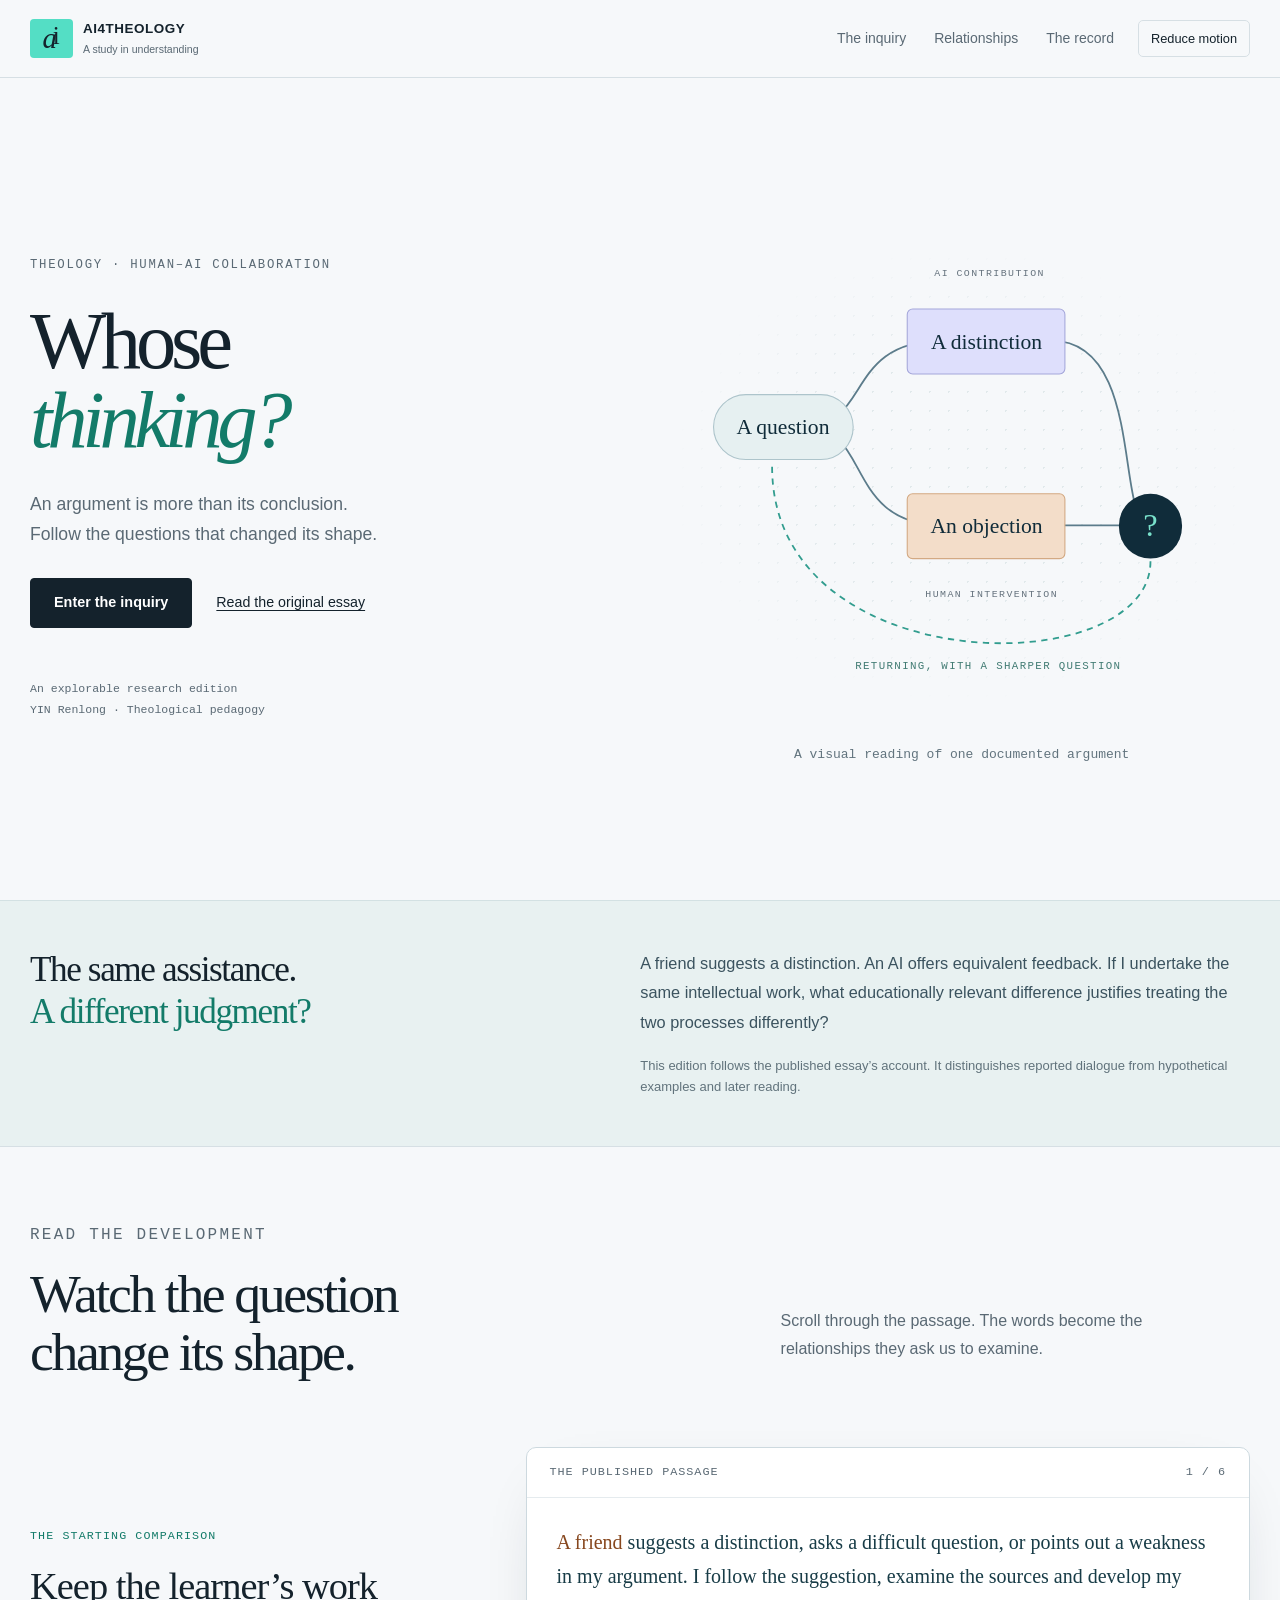
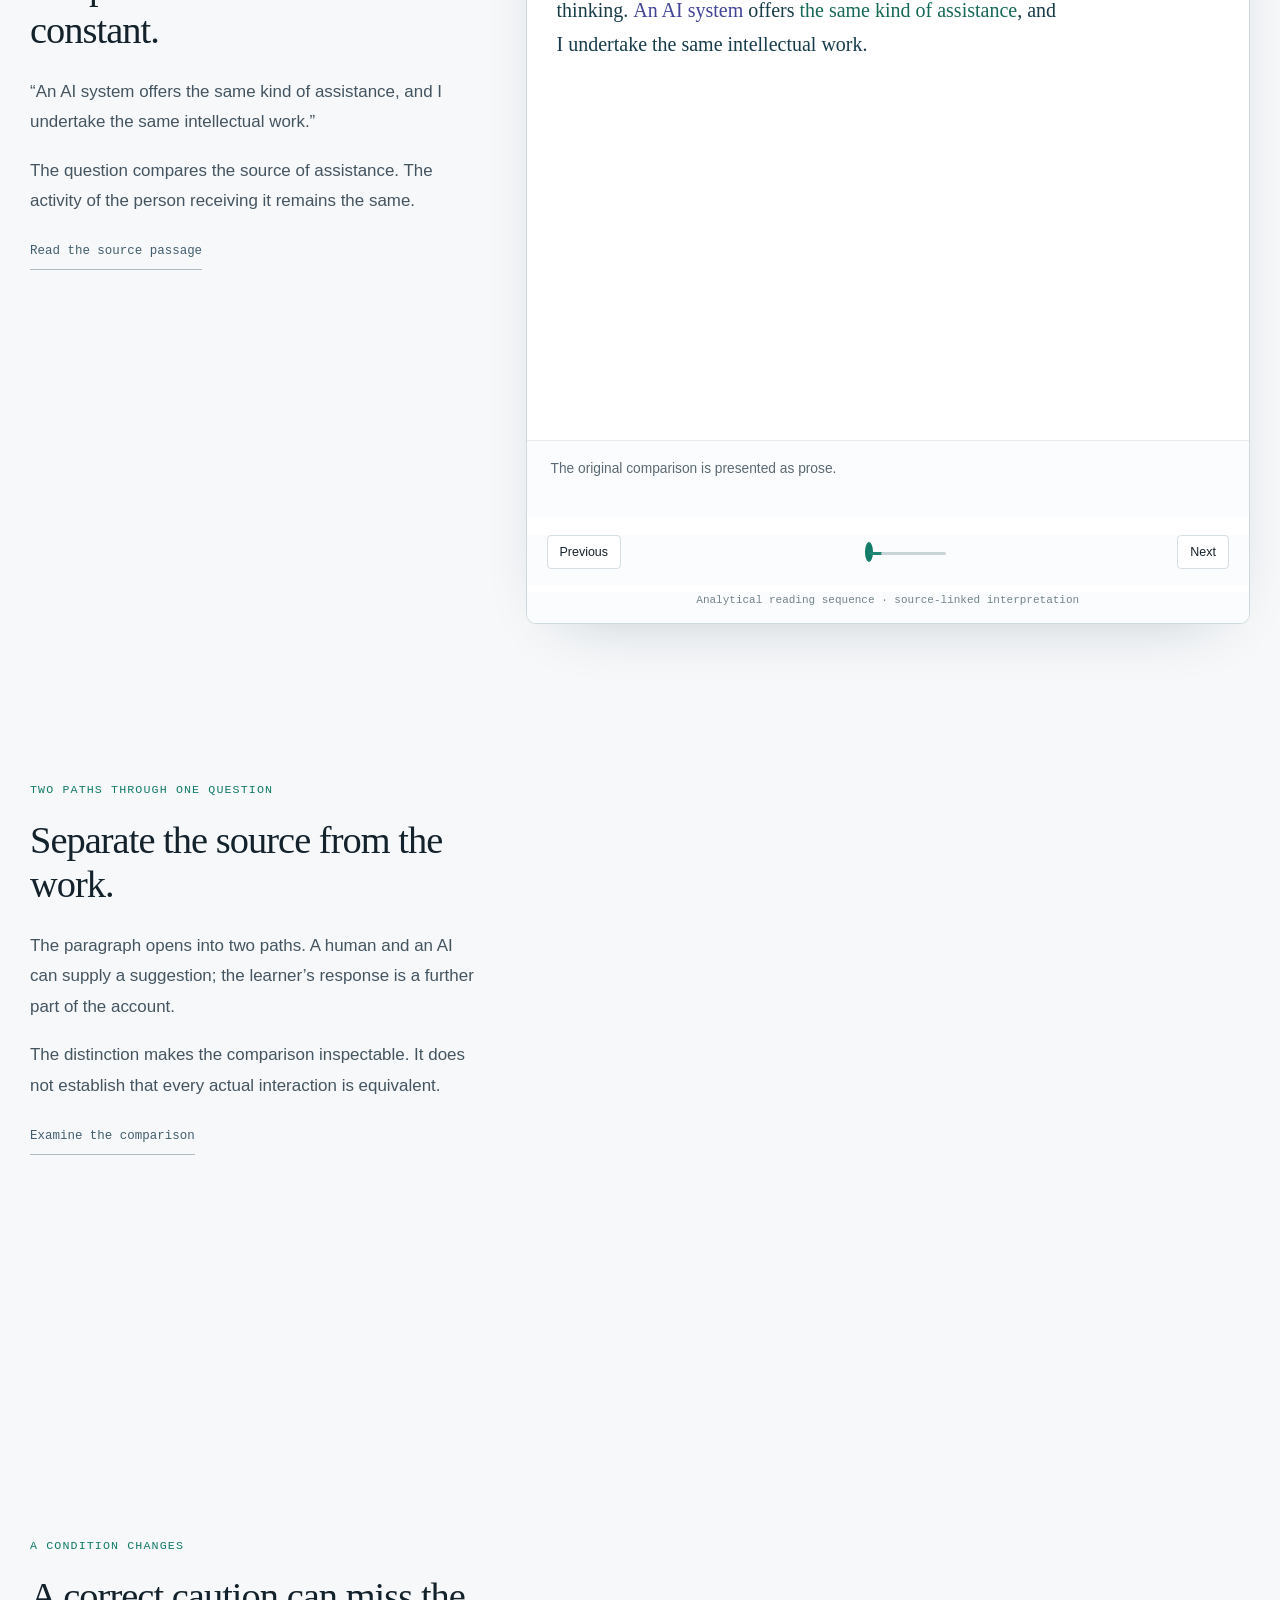
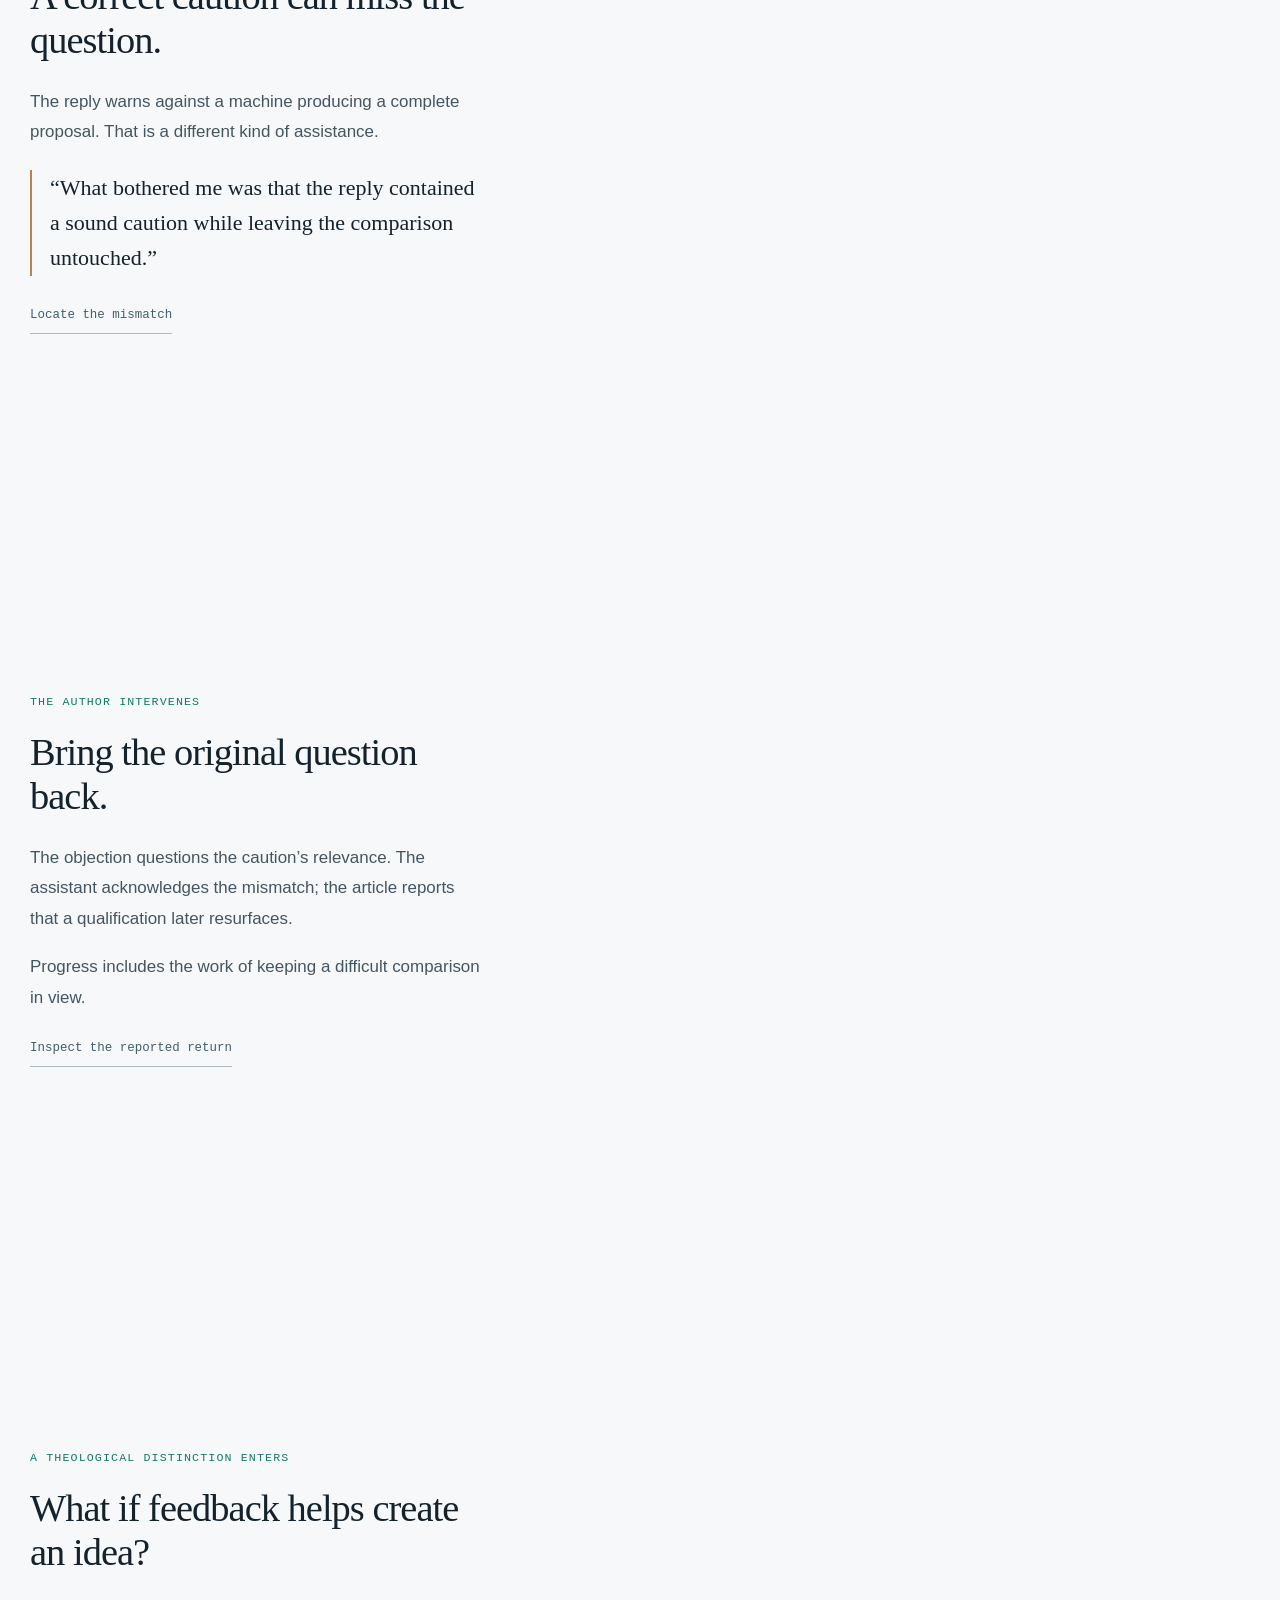
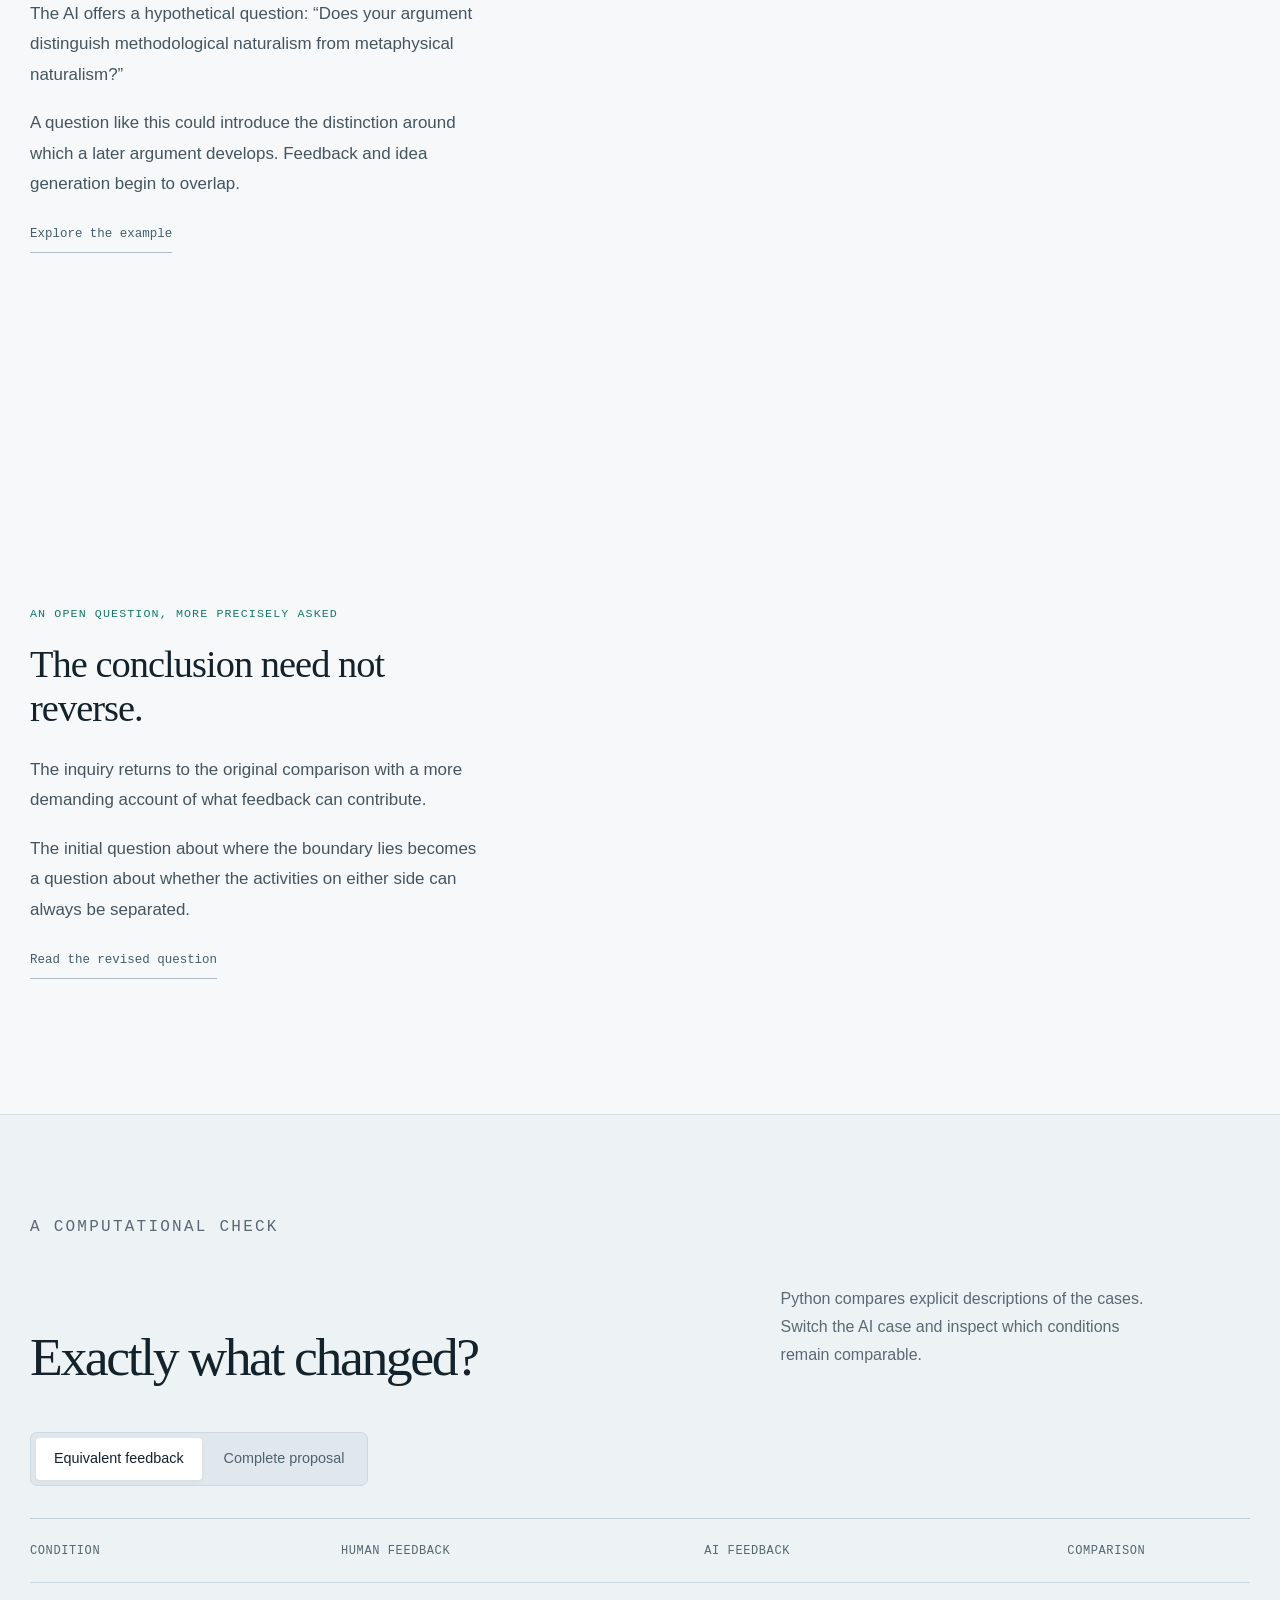
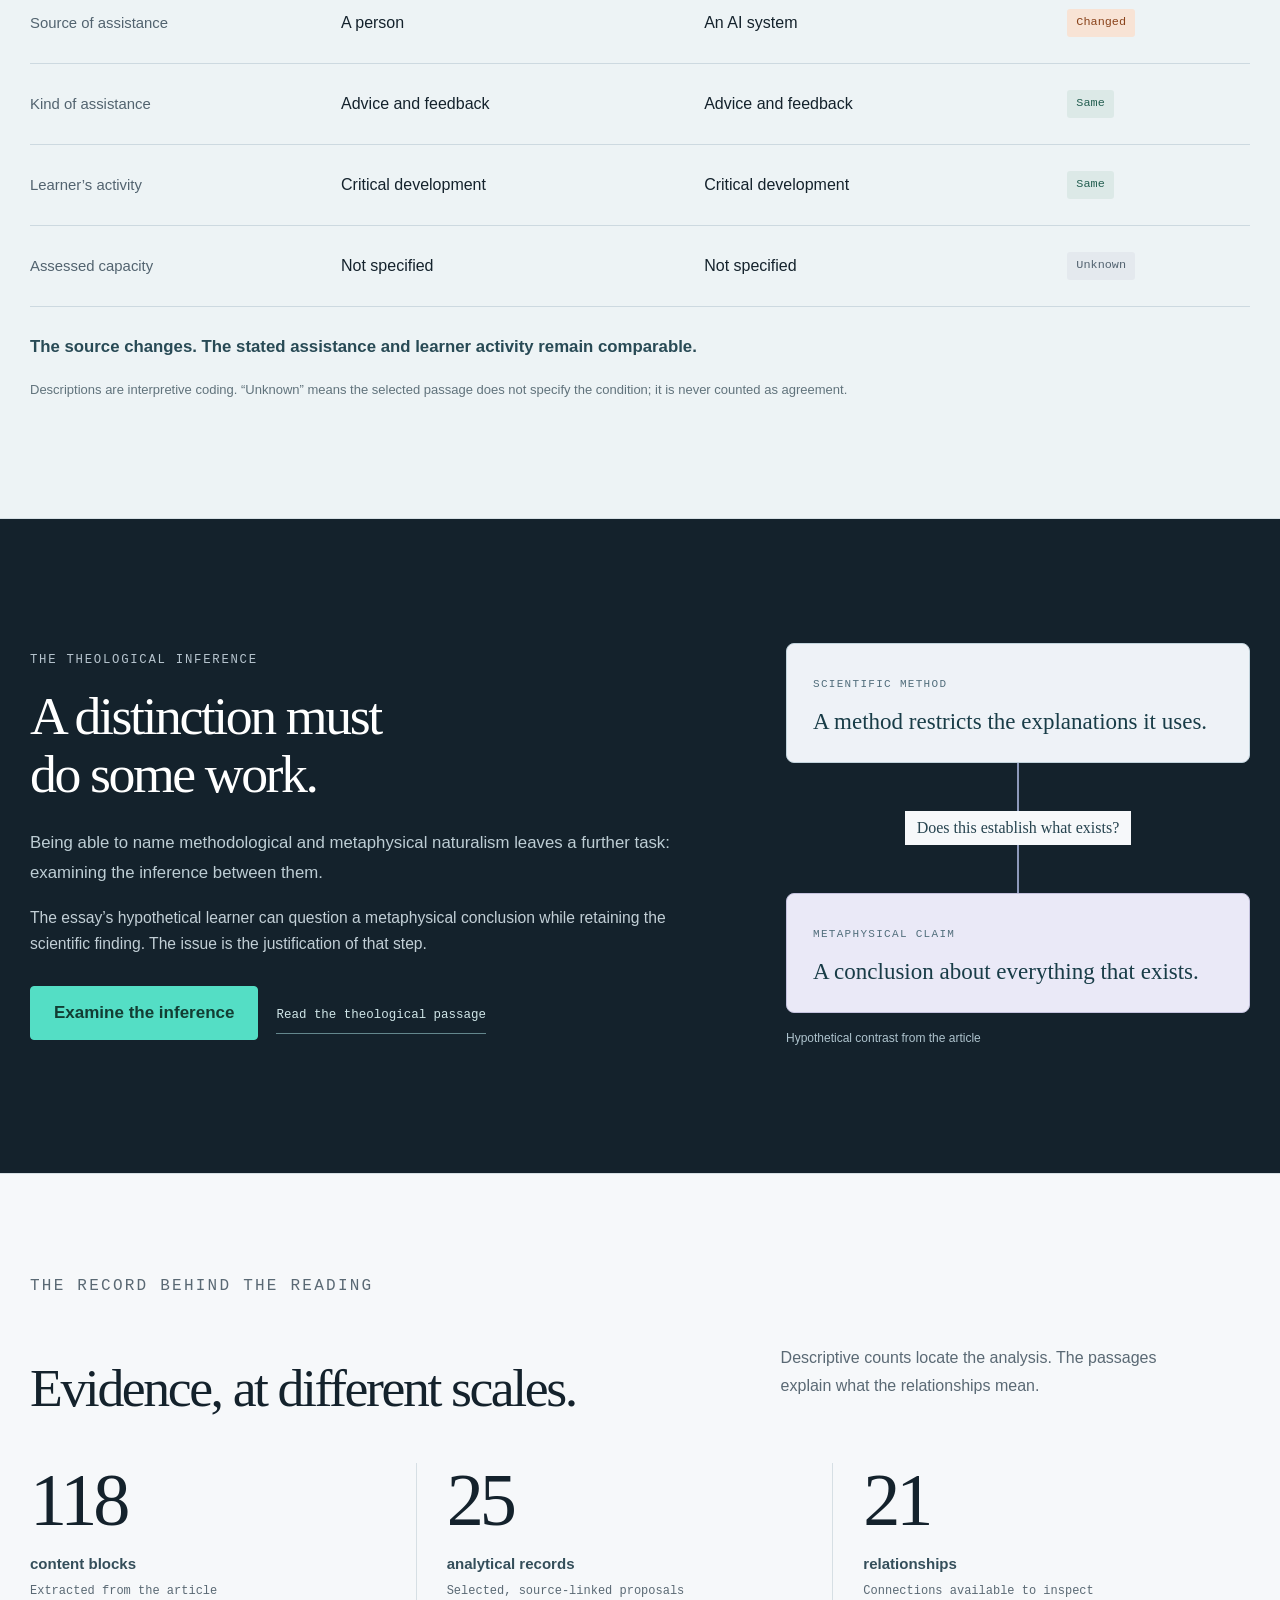
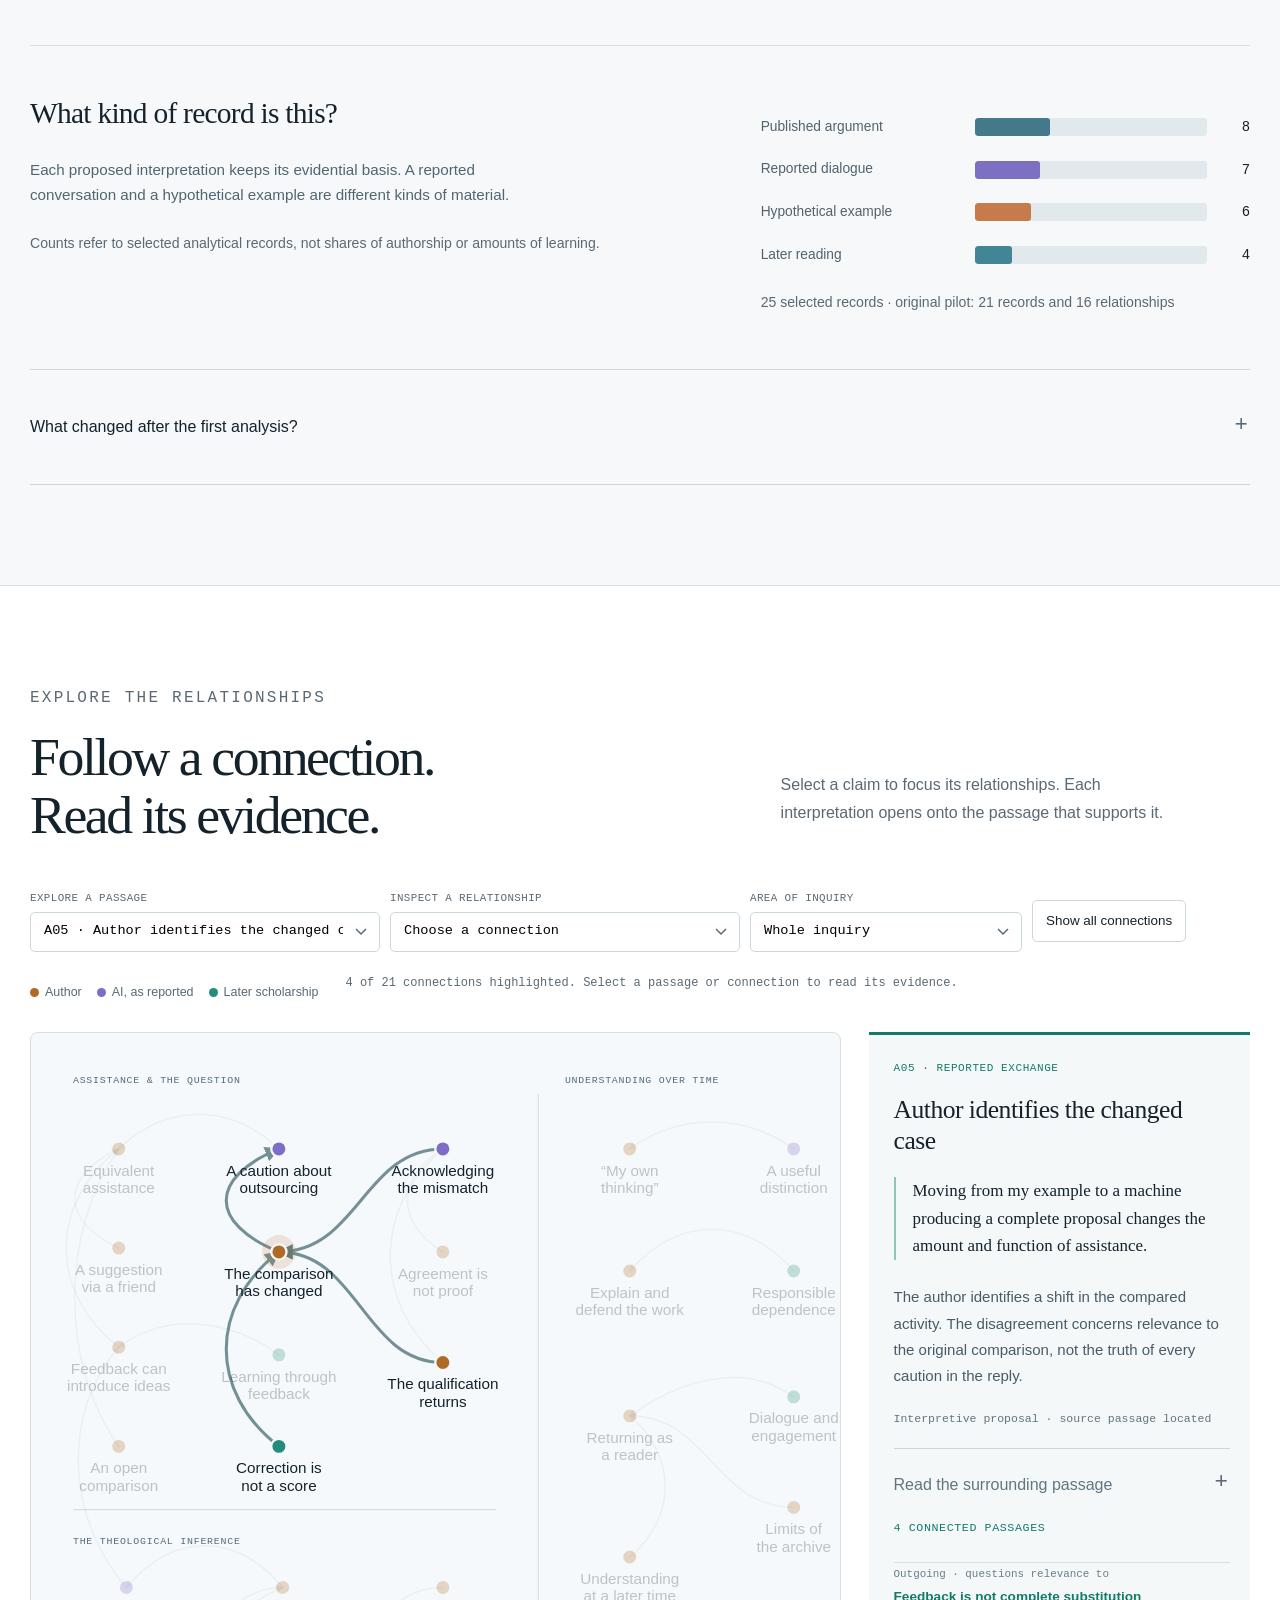
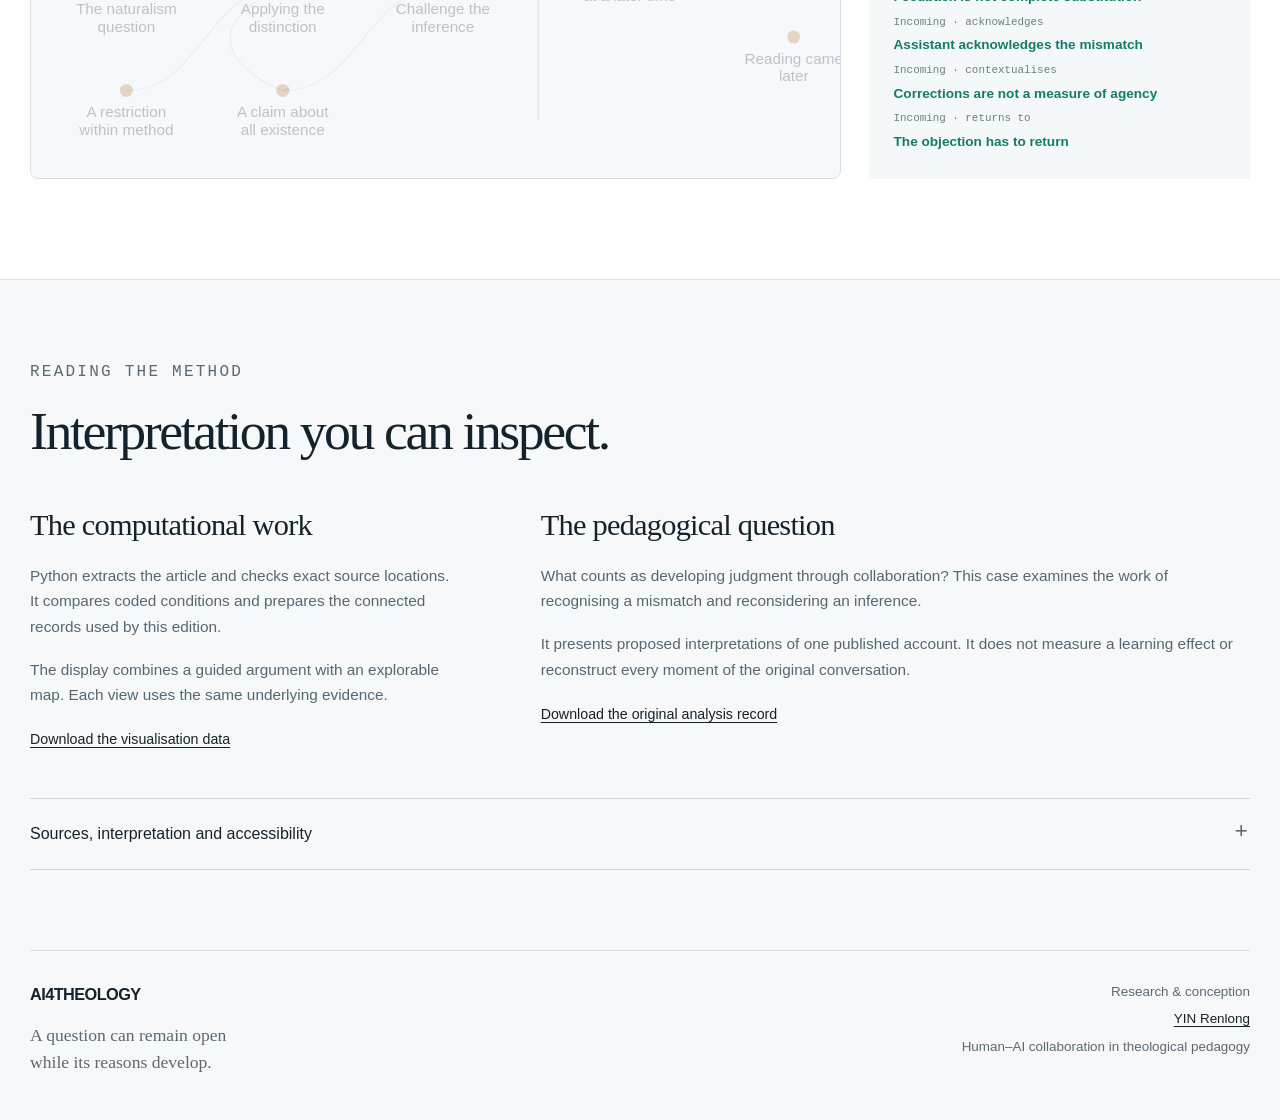
==== site/index.html @ 577a7b7d "Add evidence-linked theological inquiry demo" ====
<!doctype html>
<html lang="en">
<head>
  <meta charset="utf-8">
  <meta name="viewport" content="width=device-width,initial-scale=1">
  <meta name="theme-color" content="#102c3a">
  <meta name="description" content="Follow a theological argument as it develops through human–AI collaboration. An evidence-linked, interactive research edition by YIN Renlong.">
  <title>Whose thinking? · AI4Theology</title>
  <link rel="icon" href="favicon.svg" type="image/svg+xml">
  <link rel="stylesheet" href="styles.css">
  <link rel="stylesheet" href="scenes.css">
  <script defer src="vendor/gsap.min.js"></script>
  <script defer src="vendor/ScrollTrigger.min.js"></script>
  <script type="module" src="app.js"></script>
</head>
<body>
  <a class="skip-link" href="#reading">Skip to the argument</a>
  <header class="site-header">
    <a class="brand" href="#top" aria-label="AI4Theology home"><span class="brand-symbol" aria-hidden="true">a<span>i</span></span><span>AI4THEOLOGY<small>A study in understanding</small></span></a>
    <nav class="nav-links" aria-label="Main navigation"><a href="#reading">The inquiry</a><a href="#explore">Relationships</a><a href="#evidence">The record</a></nav>
    <button class="motion-toggle" id="motion-toggle" type="button" aria-pressed="false">Reduce motion</button>
  </header>
  <main id="top">
    <section class="hero">
      <div class="hero-copy">
        <p class="eyebrow">THEOLOGY · HUMAN–AI COLLABORATION</p>
        <h1>Whose<br><em>thinking?</em></h1>
        <p class="hero-summary">An argument is more than its conclusion.<br>Follow the questions that changed its shape.</p>
        <div class="hero-links"><a class="button-primary" href="#reading">Enter the inquiry</a><a class="text-link" href="https://www.yin.roma.it/2026/10/whose-thinking-is-being-assessed-the-unsettled-boundary-between-assistance-and-authorship-in-ai-assisted-education/" target="_blank" rel="noopener">Read the original essay</a></div>
        <p class="hero-caption">An explorable research edition<br>YIN Renlong · Theological pedagogy</p>
      </div>
      <div class="hero-art" aria-label="A question develops through a distinction and an objection, returning as a more precise question.">
        <div class="art-grid"></div>
        <svg viewBox="0 0 640 570" role="img" aria-labelledby="hero-viz-title">
          <title id="hero-viz-title">The shape of an inquiry</title>
          <defs><marker id="hero-arrow" markerWidth="8" markerHeight="8" refX="6" refY="4" orient="auto"><path d="M0,0 L7,4 L0,8" fill="none" stroke="currentColor" stroke-width="1.5"/></marker></defs>
          <g class="hero-paths" fill="none" stroke-width="2"><path d="M147 200 C220 200 190 105 300 105"/><path d="M147 200 C220 200 190 310 300 310"/><path d="M420 105 C525 105 490 310 530 310"/><path d="M425 310 H530"/><path class="return-path" d="M530 350 C530 485 110 485 110 245"/></g>
          <g class="hero-vertex vertex-question" transform="translate(45 165)"><rect width="155" height="72" rx="36"/><text x="77" y="44">A question</text></g>
          <g class="hero-vertex vertex-ai" transform="translate(260 70)"><rect width="175" height="72" rx="6"/><text x="88" y="44">A distinction</text></g>
          <g class="hero-vertex vertex-human" transform="translate(260 275)"><rect width="175" height="72" rx="6"/><text x="88" y="44">An objection</text></g>
          <g class="hero-vertex vertex-return" transform="translate(495 275)"><rect width="70" height="72" rx="35"/><text x="35" y="47">?</text></g>
          <text class="hero-svg-note" x="350" y="469" text-anchor="middle">RETURNING, WITH A SHARPER QUESTION</text>
          <text class="hero-svg-label" x="290" y="33">AI CONTRIBUTION</text><text class="hero-svg-label" x="280" y="390">HUMAN INTERVENTION</text>
        </svg>
        <span class="art-caption">A visual reading of one documented argument</span>
      </div>
    </section>

    <section class="intro-band"><p>The same assistance.<br><strong>A different judgment?</strong></p><div><p>A friend suggests a distinction. An AI offers equivalent feedback. If I undertake the same intellectual work, what educationally relevant difference justifies treating the two processes differently?</p><p class="small-note">This edition follows the published essay’s account. It distinguishes reported dialogue from hypothetical examples and later reading.</p></div></section>

    <section class="story section-shell" id="reading">
      <div class="section-heading"><p class="eyebrow">READ THE DEVELOPMENT</p><h2>Watch the question<br>change its shape.</h2><p class="lede">Scroll through the passage. The words become the relationships they ask us to examine.</p></div>
      <div class="story-layout">
        <div class="story-copy">
          <article class="story-step" data-step="0"><p class="step-label">THE STARTING COMPARISON</p><h3>Keep the learner’s work constant.</h3><p>“An AI system offers the same kind of assistance, and I undertake the same intellectual work.”</p><p>The question compares the source of assistance. The activity of the person receiving it remains the same.</p><button class="evidence-trigger" data-nodes="A01">Read the source passage</button></article>
          <article class="story-step" data-step="1"><p class="step-label">TWO PATHS THROUGH ONE QUESTION</p><h3>Separate the source from the work.</h3><p>The paragraph opens into two paths. A human and an AI can supply a suggestion; the learner’s response is a further part of the account.</p><p>The distinction makes the comparison inspectable. It does not establish that every actual interaction is equivalent.</p><button class="evidence-trigger" data-nodes="A01,A10">Examine the comparison</button></article>
          <article class="story-step" data-step="2"><p class="step-label">A CONDITION CHANGES</p><h3>A correct caution can miss the question.</h3><p>The reply warns against a machine producing a complete proposal. That is a different kind of assistance.</p><blockquote>“What bothered me was that the reply contained a sound caution while leaving the comparison untouched.”</blockquote><button class="evidence-trigger" data-nodes="A04,A05">Locate the mismatch</button></article>
          <article class="story-step" data-step="3"><p class="step-label">THE AUTHOR INTERVENES</p><h3>Bring the original question back.</h3><p>The objection questions the caution’s relevance. The assistant acknowledges the mismatch; the article reports that a qualification later resurfaces.</p><p>Progress includes the work of keeping a difficult comparison in view.</p><button class="evidence-trigger" data-nodes="A05,A06,A25">Inspect the reported return</button></article>
          <article class="story-step" data-step="4"><p class="step-label">A THEOLOGICAL DISTINCTION ENTERS</p><h3>What if feedback helps create an idea?</h3><p>The AI offers a hypothetical question: “Does your argument distinguish methodological naturalism from metaphysical naturalism?”</p><p>A question like this could introduce the distinction around which a later argument develops. Feedback and idea generation begin to overlap.</p><button class="evidence-trigger" data-nodes="A07,A08">Explore the example</button></article>
          <article class="story-step" data-step="5"><p class="step-label">AN OPEN QUESTION, MORE PRECISELY ASKED</p><h3>The conclusion need not reverse.</h3><p>The inquiry returns to the original comparison with a more demanding account of what feedback can contribute.</p><p>The initial question about where the boundary lies becomes a question about whether the activities on either side can always be separated.</p><button class="evidence-trigger" data-nodes="A08,A18,A21">Read the revised question</button></article>
        </div>
        <div class="stage-wrap"><div class="stage" id="argument-stage">
          <div class="stage-topline"><span id="stage-kicker">THE PUBLISHED PASSAGE</span><span id="stage-counter">1 / 6</span></div>
          <div class="stage-screen" id="stage-screen" aria-label="Developing comparison diagram">
            <svg id="scene-links" viewBox="0 0 600 450" preserveAspectRatio="none" aria-hidden="true"><defs><marker id="scene-arrow" markerWidth="7" markerHeight="7" refX="6" refY="3.5" orient="auto"><path d="M0 0L7 3.5L0 7" fill="#547481"/></marker></defs><path id="line-human"/><path id="line-ai"/><path id="line-work"/><path id="line-return"/><path id="line-example"/></svg>
            <p class="transform-paragraph" id="transform-paragraph"><span class="phrase phrase-human" id="phrase-human">A friend</span><span class="prose-rest"> suggests a distinction, asks a difficult question, or points out a weakness in my argument. I follow the suggestion, examine the sources and develop my thinking. </span><span class="phrase phrase-ai" id="phrase-ai">An AI system</span><span class="prose-rest"> offers </span><span class="phrase phrase-feedback" id="phrase-feedback">the same kind of assistance</span><span class="prose-rest">, and </span><span class="phrase phrase-work" id="phrase-work">I undertake the same intellectual work.</span></p>
            <div class="scene-element outsource-node" id="outsource-node"><small>THE CASE HAS CHANGED</small><strong>A complete proposal</strong><span>Different amount and function of assistance</span></div>
            <div class="scene-element intervention-node" id="unspecified-node"><small>LEARNER’S ACTIVITY</small><strong>Not specified here.</strong></div>
            <div class="scene-element intervention-node" id="intervention-node"><small>AUTHOR’S OBJECTION</small><strong>Hold the learner’s work constant.</strong></div>
            <div class="scene-element naturalism-node" id="naturalism-node"><small>AI’S HYPOTHETICAL QUESTION</small><strong>Methodological or<br>metaphysical naturalism?</strong></div>
            <div class="scene-element overlap-node" id="overlap-node"><span>Feedback</span><span>Idea generation</span></div>
            <div class="scene-element open-question" id="open-question"><span>Can these activities<br>always be separated?</span><b>?</b></div>
            <div class="scene-element condition-tag" id="condition-tag">SAME LEARNER ACTIVITY</div>
          </div>
          <p class="stage-caption" id="stage-caption" aria-live="polite">The original comparison is presented as prose.</p>
          <div class="stage-controls" aria-label="Reading stages"><button type="button" id="previous-stage">Previous</button><div id="stage-dots"></div><button type="button" id="next-stage">Next</button></div>
          <p class="stage-footnote">Analytical reading sequence · source-linked interpretation</p>
        </div></div>
      </div>
    </section>

    <section class="comparison-section section-shell" id="compare">
      <div class="section-heading"><p class="eyebrow">A COMPUTATIONAL CHECK</p><h2>Exactly what changed?</h2><p class="lede">Python compares explicit descriptions of the cases. Switch the AI case and inspect which conditions remain comparable.</p></div>
      <div class="comparison-switch" role="group" aria-label="Choose comparison"><button type="button" data-comparison="C01" aria-pressed="true">Equivalent feedback</button><button type="button" data-comparison="C02" aria-pressed="false">Complete proposal</button></div>
      <div class="comparison-grid" id="comparison-grid" aria-live="polite"></div><p id="comparison-result" class="comparison-result"></p>
      <p class="small-note">Descriptions are interpretive coding. “Unknown” means the selected passage does not specify the condition; it is never counted as agreement.</p>
    </section>

    <section class="naturalism-section section-shell" id="theology">
      <div class="naturalism-layout"><div><p class="eyebrow">THE THEOLOGICAL INFERENCE</p><h2>A distinction must<br>do some work.</h2><p class="lede">Being able to name methodological and metaphysical naturalism leaves a further task: examining the inference between them.</p><p>The essay’s hypothetical learner can question a metaphysical conclusion while retaining the scientific finding. The issue is the justification of that step.</p><button id="inference-toggle" class="button-primary" aria-pressed="false">Examine the inference</button><button class="evidence-trigger" data-nodes="A16,A22,A23,A24">Read the theological passage</button></div>
      <div class="inference-diagram" id="inference-diagram"><div class="inference-top"><span class="diagram-label">SCIENTIFIC METHOD</span><p>A method restricts the explanations it uses.</p></div><div class="inference-bridge"><div class="inference-wire"></div><span class="inference-jump">Does this establish what exists?</span><div class="inference-question" hidden>This step needs an additional justification.</div></div><div class="inference-bottom"><span class="diagram-label">METAPHYSICAL CLAIM</span><p>A conclusion about everything that exists.</p></div><p class="inference-retain" hidden>The scientific finding can remain while this inference is challenged.</p><span class="diagram-footnote">Hypothetical contrast from the article</span></div></div>
    </section>

    <section class="quant-section section-shell" id="evidence"><div class="section-heading"><p class="eyebrow">THE RECORD BEHIND THE READING</p><h2>Evidence, at different scales.</h2><p class="lede">Descriptive counts locate the analysis. The passages explain what the relationships mean.</p></div>
      <div class="metrics-strip" id="metrics-strip"></div>
      <div class="chart-layout"><div><h3>What kind of record is this?</h3><p>Each proposed interpretation keeps its evidential basis. A reported conversation and a hypothetical example are different kinds of material.</p><p class="chart-note">Counts refer to selected analytical records, not shares of authorship or amounts of learning.</p></div><div class="basis-chart" id="basis-chart" aria-label="Analytical records grouped by evidence basis"></div></div>
      <details class="revision-details"><summary>What changed after the first analysis?</summary><div id="revision-list"></div></details>
    </section>

    <section class="explore-section section-shell" id="explore"><div class="section-heading"><p class="eyebrow">EXPLORE THE RELATIONSHIPS</p><h2>Follow a connection.<br>Read its evidence.</h2><p class="lede">Select a claim to focus its relationships. Each interpretation opens onto the passage that supports it.</p></div><div id="explorer-controls"></div><div class="explore-layout"><div id="relationship-map"></div><aside id="evidence-panel" aria-live="polite"></aside></div></section>

    <section class="method-section section-shell" id="method"><div class="section-heading"><p class="eyebrow">READING THE METHOD</p><h2>Interpretation you can inspect.</h2></div><div class="method-grid"><div><h3>The computational work</h3><p>Python extracts the article and checks exact source locations. It compares coded conditions and prepares the connected records used by this edition.</p><p>The display combines a guided argument with an explorable map. Each view uses the same underlying evidence.</p><a class="text-link" href="data/analysis.json" download>Download the visualisation data</a></div><div><h3>The pedagogical question</h3><p>What counts as developing judgment through collaboration? This case examines the work of recognising a mismatch and reconsidering an inference.</p><p>It presents proposed interpretations of one published account. It does not measure a learning effect or reconstruct every moment of the original conversation.</p><a class="text-link" href="data/research-record.json" download>Download the original analysis record</a></div></div><details><summary>Sources, interpretation and accessibility</summary><p>Based on YIN Renlong’s “Whose Thinking Is Being Assessed? The Unsettled Boundary Between Assistance and Authorship in AI-Assisted Education.” All analytical annotations remain proposals for researcher review. Short labels in diagrams are paraphrases; source panels retain the original passages. The guided sequence follows the article’s argument, not a verified timestamped chat history.</p><p>Use the stage buttons or scroll. Reduced motion preserves complete states. The map has equivalent selection controls, and all evidence can be read without following an animation.</p><p>GSAP 3.14.2 is bundled locally under its <a href="https://gsap.com/standard-license/" target="_blank" rel="noopener">standard license</a>. No model calls occur while reading.</p></details></section>
  </main>
  <footer class="site-footer"><div><a class="brand" href="#top">AI4THEOLOGY</a><p>A question can remain open<br>while its reasons develop.</p></div><div><span>Research &amp; conception</span><a href="https://www.yin.roma.it/" target="_blank" rel="noopener">YIN Renlong</a><span>Human–AI collaboration in theological pedagogy</span></div></footer>
  <dialog id="evidence-dialog" aria-labelledby="dialog-title"><div class="dialog-inner"><button class="dialog-close" type="button" aria-label="Close evidence">Close</button><p class="eyebrow">RETURN TO THE TEXT</p><h2 id="dialog-title">Source passages</h2><div id="dialog-content"></div></div></dialog>
  <p id="load-error" hidden role="alert">The analysis could not be loaded. Please refresh this page.</p>
</body>
</html>
---- site/styles.css ----
/* AI4Theology · an explorable edition */
:root {
  color-scheme: light;
  --paper: #f6f8fa;
  --white: #fff;
  --ink: #14222c;
  --muted: #5a6974;
  --line: #d6dfe4;
  --mint: #54dec5;
  --mint-dark: #137b69;
  --mint-wash: #e0f6f0;
  --human: #d67b42;
  --human-wash: #fff0e5;
  --ai: #6657d2;
  --ai-wash: #efedfc;
  --source: #247b91;
  --source-wash: #e6f4f8;
  --serif: Georgia, 'Times New Roman', serif;
  --sans: Inter, ui-sans-serif, -apple-system, BlinkMacSystemFont, 'Segoe UI', sans-serif;
  --mono: 'SFMono-Regular', Consolas, 'Liberation Mono', monospace;
  --max: 1280px;
}

* { box-sizing: border-box; }
html { scroll-behavior: smooth; scroll-padding-top: 100px; }
body { margin: 0; color: var(--ink); background: var(--paper); font: 17px/1.65 var(--sans); -webkit-font-smoothing: antialiased; }
button, input, select, textarea { font: inherit; }
button, a, select { -webkit-tap-highlight-color: transparent; }
a { color: inherit; text-underline-offset: .2em; }
button { color: inherit; cursor: pointer; }
button:disabled { cursor: default; opacity: .45; }
button, select { min-height: 42px; }
button:focus-visible, a:focus-visible, select:focus-visible, summary:focus-visible, [tabindex]:focus-visible { outline: 3px solid #168877; outline-offset: 5px; }
::selection { background: #adecdc; color: var(--ink); }
svg { display: block; max-width: 100%; }
img { max-width: 100%; }
blockquote { margin: 0; }
p { margin: 0 0 1.1rem; }
h1, h2, h3, h4 { line-height: 1.12; font-weight: 500; margin: 0; }
h2 { font: 500 clamp(2.4rem, 4.2vw, 4.25rem)/1.08 var(--serif); letter-spacing: -.045em; }
h3 { font: 500 clamp(1.65rem, 2.3vw, 2.3rem)/1.2 var(--serif); letter-spacing: -.025em; }
.sr-only { position: absolute; width: 1px; height: 1px; padding: 0; margin: -1px; overflow: hidden; clip: rect(0, 0, 0, 0); white-space: nowrap; border: 0; }
.skip-link { position: fixed; left: 20px; top: -80px; z-index: 200; background: var(--ink); color: white; padding: 12px 20px; }
.skip-link:focus { top: 12px; }
.site-header { position: sticky; top: 0; z-index: 30; display: flex; align-items: center; justify-content: space-between; gap: 24px; min-height: 78px; padding: 16px max(30px, calc((100vw - var(--max)) / 2)); border-bottom: 1px solid var(--line); background: rgba(246, 248, 250, .94); backdrop-filter: blur(16px); }
.brand { display: inline-flex; align-items: center; gap: 10px; font-size: 1.02rem; font-weight: 750; letter-spacing: -.035em; text-decoration: none; white-space: nowrap; }
.brand-mark { width: 22px; height: 22px; border: 1.5px solid var(--ink); background: var(--mint); transform: rotate(-13deg); border-radius: 3px; }
.brand em { font-family: var(--serif); font-weight: 400; }
.nav-links { display: flex; align-items: center; gap: 28px; font-size: .875rem; }
.nav-links a { text-decoration: none; color: var(--muted); }
.nav-links a:hover { color: var(--ink); }
.motion-toggle { padding: 7px 12px; min-height: 36px; border: 1px solid var(--line); background: transparent; border-radius: 5px; font-size: .8rem; }
.motion-toggle[aria-pressed='true'] { background: var(--mint-wash); border-color: #a2cfc4; }
.eyebrow { font: 500 .77rem/1.5 var(--mono); text-transform: uppercase; letter-spacing: .14em; color: var(--muted); }
.hero { max-width: var(--max); margin: 0 auto; padding: 88px 0 72px; display: grid; grid-template-columns: 1.05fr 1fr; gap: 38px; align-items: center; min-height: min(850px, calc(100svh - 78px)); }
.hero-copy { position: relative; z-index: 2; }
.hero .eyebrow { margin-bottom: 26px; }
.hero h1 { font: 400 clamp(3.7rem, 6.3vw, 6.25rem)/.99 var(--serif); letter-spacing: -.065em; max-width: 690px; }
.hero h1 em { font-weight: 400; color: var(--mint-dark); }
.hero-summary { max-width: 490px; font-size: 1.1rem; color: var(--muted); margin: 30px 0 28px; line-height: 1.7; }
.hero-links { display: flex; gap: 24px; align-items: center; flex-wrap: wrap; font-size: .9rem; }
.hero-links a { text-decoration-thickness: 1px; }
.button-primary, .hero-links .primary-link { display: inline-flex; align-items: center; justify-content: center; padding: 12px 23px; background: var(--ink); color: white; border: 1px solid var(--ink); border-radius: 4px; text-decoration: none; font-weight: 550; }
.button-primary:hover, .hero-links .primary-link:hover { background: #254333; }
.hero-art { position: relative; padding: 24px 0 10px; min-width: 0; }
.hero-art svg { width: 100%; overflow: visible; }
.hero-caption { font: .8rem/1.6 var(--mono); color: var(--muted); padding: 16px 0 0 6%; max-width: 430px; }
.hero-caption::before { content: ''; display: inline-block; width: 20px; height: 1px; background: var(--muted); margin: 0 10px 4px 0; }
.section-heading { display: grid; grid-template-columns: 1.45fr 1fr; gap: 18px 70px; align-items: end; max-width: var(--max); margin: auto; padding: 0 0 46px; }
.section-heading h2 { max-width: 760px; }
.section-heading > .eyebrow { grid-column: 1 / -1; margin: 0; }
.section-heading > p, .section-heading .lede { max-width: 390px; color: var(--muted); font-size: 1rem; margin-top: 28px; }
.section-number { font: .82rem var(--mono); color: var(--mint-dark); padding-bottom: 16px; }
.lede { font-size: 1.15rem; line-height: 1.75; color: var(--muted); }
.section-note { font-size: .86rem; line-height: 1.65; color: var(--muted); }
.story { border-top: 1px solid var(--line); padding: 76px max(30px, calc((100vw - var(--max)) / 2)) 0; }
.story-layout { display: grid; grid-template-columns: minmax(0, .77fr) minmax(0, 1.23fr); gap: 72px; position: relative; }
.story-copy { min-width: 0; }
.story-step { min-height: 84svh; padding: 22vh 0 15vh; opacity: .48; transition: opacity 250ms ease; }
.story-step.is-active { opacity: 1; }
.story-step:first-child { padding-top: 100px; }
.story-step:last-child { min-height: 72svh; }
.story-step .eyebrow { margin-bottom: 20px; }
.story-step h3 { margin-bottom: 24px; font-size: clamp(2.1rem, 3vw, 3rem); line-height: 1.14; }
.story-step p { font-size: 1.06rem; line-height: 1.8; color: #455560; }
.story-step strong { color: var(--ink); font-weight: 600; }
.story-step blockquote { border-left: 2px solid var(--mint-dark); padding: 0 0 0 21px; margin: 24px 0; font: 1.25rem/1.65 var(--serif); }
.source-link, .evidence-link { display: inline-flex; align-items: center; padding: 3px 0; min-height: 36px; color: var(--muted); border: none; background: none; border-bottom: 1px solid #aebcc4; border-radius: 0; font: .8rem var(--mono); text-decoration: none; }
.source-link:hover, .evidence-link:hover { color: var(--mint-dark); border-color: var(--mint-dark); }
.stage-wrap { min-width: 0; position: relative; padding-top: 20px; }
.stage { position: sticky; top: 108px; border: 1px solid #cdd9df; background: white; border-radius: 10px; box-shadow: 0 20px 65px -38px rgba(20, 34, 44, .32); overflow: hidden; }
.stage-topline { display: flex; justify-content: space-between; align-items: center; gap: 18px; padding: 16px 23px; border-bottom: 1px solid #e5ebee; font: .74rem/1.5 var(--mono); text-transform: uppercase; letter-spacing: .08em; color: var(--muted); }
.stage-topline .stage-progress { display: flex; gap: 5px; }
.stage-progress span { height: 4px; width: 15px; border-radius: 3px; background: #dfe8ec; }
.stage-progress span.is-active { background: var(--mint-dark); }
.stage-heading { padding: 22px 26px 0; font: 1.02rem/1.4 var(--sans); font-weight: 550; }
.stage-screen { position: relative; min-height: 400px; height: clamp(400px, 47vw, 480px); overflow: hidden; }
#scene-links { position: absolute; width: 100%; height: 100%; inset: 0; pointer-events: none; overflow: visible; }
.scene-element { position: absolute; will-change: transform, opacity; }
.transform-paragraph { font: 1.4rem/1.85 var(--serif); color: var(--ink); }
.transform-paragraph .phrase { position: relative; border-radius: 3px; }
.phrase-human, .phrase.human { background: var(--human-wash); }
.phrase-ai, .phrase.ai { background: var(--ai-wash); }
.phrase-work, .phrase.shared { background: var(--mint-wash); }
.scene-node { background: var(--white); border: 1px solid var(--line); border-radius: 7px; padding: 12px 15px; font-size: .95rem; line-height: 1.45; box-shadow: 0 3px 0 rgba(20, 34, 44, .035); }
.scene-node.human { border-color: #dfb79e; background: var(--human-wash); }
.scene-node.ai { border-color: #bdb4ec; background: var(--ai-wash); }
.scene-node.shared { border-color: #a3d5c8; background: var(--mint-wash); }
.scene-node.source { border-color: #a5cdda; background: var(--source-wash); }
.diagram-label { font: .73rem/1.4 var(--mono); color: var(--muted); letter-spacing: .035em; text-transform: uppercase; }
.scene-line { stroke: #8c9ea9; stroke-width: 2; fill: none; }
.stage-caption { border-top: 1px solid #e5ebee; padding: 17px 24px; min-height: 77px; font-size: .86rem; line-height: 1.65; color: var(--muted); background: #fbfcfd; }
.stage-caption strong { color: var(--ink); font-weight: 550; }
.stage-controls { display: flex; align-items: center; justify-content: space-between; gap: 12px; padding: 0 20px 16px; background: #fbfcfd; }
.stage-controls button { min-height: 34px; padding: 5px 12px; border: 1px solid var(--line); background: white; font-size: .78rem; border-radius: 4px; }
.stage-controls span { color: var(--muted); font: .72rem var(--mono); }
.comparison-section, .naturalism-section, .quant-section, .explore-section, .method-section { padding: 100px max(30px, calc((100vw - var(--max)) / 2)); border-top: 1px solid var(--line); }
.comparison-section { background: #edf3f5; }
.comparison-switch { display: inline-flex; flex-wrap: wrap; gap: 4px; padding: 5px; background: #e0e8ed; border: 1px solid #ccd9e1; border-radius: 7px; margin: 0 0 32px; }
.comparison-switch button { border: none; background: none; padding: 8px 18px; color: #4e616e; font-size: .9rem; border-radius: 4px; }
.comparison-switch button[aria-pressed='true'], .comparison-switch button.is-active { background: white; color: var(--ink); box-shadow: 0 2px 5px #1526300d; }
.comparison-grid { border-top: 1px solid #c1d0d8; }
.comparison-row { display: grid; grid-template-columns: 1.1fr 1.3fr 1.3fr .7fr; align-items: center; min-height: 81px; gap: 24px; border-bottom: 1px solid #cdd9e0; padding: 15px 0; }
.comparison-row.header-row, .comparison-row.comparison-head { min-height: 64px; font: .75rem var(--mono); color: #546772; text-transform: uppercase; letter-spacing: .05em; }
.field-name { font-size: .93rem; color: #52636f; }
.case-value { font-size: 1rem; }
.diff-badge { display: inline-block; justify-self: start; font: .74rem/1.5 var(--mono); padding: 5px 9px; border-radius: 3px; background: #dce9e7; color: #245f51; }
.diff-badge.changed, .diff-badge.different, .diff-badge[data-status='different'] { background: #f8e3d5; color: #8a431b; }
.diff-badge.unknown, .diff-badge[data-status='unknown'] { background: #e4e9ee; color: #536370; }
.comparison-summary { max-width: 850px; color: #465b67; margin: 25px 0 0; font-size: .97rem; }
.naturalism-section { background: var(--ink); color: #f4f7f8; }
.naturalism-section h2 { color: white; }
.naturalism-section .eyebrow, .naturalism-section .section-heading .lede, .naturalism-section .section-note { color: #b6c4ce; }
.naturalism-layout { display: grid; grid-template-columns: 1.5fr 1fr; gap: 60px; align-items: center; }
.inference-diagram { padding: 24px 0; min-width: 0; }
.inference-diagram svg { width: 100%; overflow: visible; }
.insight { border-left: 2px solid var(--mint); padding-left: 27px; color: #d6e0e6; }
.insight h3 { margin-bottom: 22px; color: white; }
.insight p { font-size: 1rem; line-height: 1.8; }
.insight .source-link { color: #c3d2dc; border-color: #69828f; }
.naturalism-controls { margin-top: 28px; display: flex; gap: 12px; }
.naturalism-controls button { color: #e8f4f1; background: #243e48; border: 1px solid #547a80; border-radius: 5px; padding: 8px 15px; font-size: .85rem; }
.naturalism-controls button[aria-pressed='true'] { background: var(--mint); color: #103d33; border-color: var(--mint); }
.metrics-strip { display: grid; grid-template-columns: repeat(3, 1fr); padding: 0 0 45px; border-bottom: 1px solid var(--line); gap: 30px; }
.metric { padding-right: 20px; border-right: 1px solid var(--line); }
.metric:last-child { border-right: none; }
.metric-number { font: 400 clamp(3.7rem, 5.8vw, 5.5rem)/1 var(--serif); letter-spacing: -.055em; display: block; }
.metric-label { display: block; margin-top: 14px; color: var(--muted); font-size: .94rem; }
.metric-detail { display: block; color: var(--muted); font: .75rem/1.5 var(--mono); margin-top: 5px; }
.metric > strong { display: block; margin-top: 14px; color: #344e5a; font-size: .94rem; font-weight: 550; }
.metric > span:not(.metric-number) { display: block; color: var(--muted); font: .75rem/1.5 var(--mono); margin-top: 5px; }
.chart-layout { display: grid; grid-template-columns: 1.35fr 1fr; gap: 70px; margin-top: 50px; }
.chart-layout h3 { margin-bottom: 26px; }
.basis-row { display: grid; grid-template-columns: minmax(165px, .85fr) 1fr 25px; gap: 18px; align-items: center; margin: 20px 0; }
.basis-label { font-size: .86rem; color: #52636e; }
.basis-track { height: 12px; background: #e4ebef; border-radius: 3px; overflow: hidden; }
.basis-fill { display: block; height: 100%; background: var(--mint-dark); border-radius: 3px; transform-origin: left center; }
.basis-row:nth-child(2) .basis-fill { background: #7d6fc1; }
.basis-row:nth-child(3) .basis-fill { background: #c77a4b; }
.basis-row:nth-child(4) .basis-fill { background: #418597; }
.basis-value { font: .87rem var(--mono); text-align: right; }
.chart-note { margin-top: 25px; color: var(--muted); font-size: .88rem; line-height: 1.7; }
.quant-explanation { color: #50616d; font-size: 1rem; line-height: 1.8; }
.quant-explanation strong { color: var(--ink); font-weight: 550; }
.explore-section { background: #fff; }
.explore-layout { display: grid; grid-template-columns: minmax(0, 1.7fr) minmax(280px, .8fr); gap: 28px; align-items: stretch; }
#explorer-controls { display: flex; flex-wrap: wrap; gap: 10px; margin-bottom: 24px; align-items: center; }
#relationship-map { overflow: auto; min-width: 0; border: 1px solid var(--line); border-radius: 8px; background: #f6f9fb; }
#relationship-map svg { min-width: 600px; width: 100%; height: auto; }
#evidence-panel { border-top: 3px solid var(--mint-dark); padding: 25px 20px 24px 25px; background: #f5f8f9; min-width: 0; font-size: .94rem; overflow-wrap: anywhere; }
.map-toolbar { display: flex; align-items: center; flex-wrap: wrap; gap: 10px; }
.map-filter, .map-reset, .map-button, #explorer-controls button { border: 1px solid #cbd7de; background: #fff; padding: 7px 13px; border-radius: 5px; font-size: .84rem; }
.map-filter[aria-pressed='true'], .map-button[aria-pressed='true'], #explorer-controls button[aria-pressed='true'] { color: #175b4c; background: var(--mint-wash); border-color: #8dc7b8; }
.map-toolbar select, .evidence-select, #explorer-controls select { appearance: none; max-width: 350px; padding: 8px 36px 8px 13px; border: 1px solid #cbd7de; border-radius: 5px; background: #fff url("data:image/svg+xml,%3Csvg xmlns='http://www.w3.org/2000/svg' width='12' height='8' viewBox='0 0 12 8'%3E%3Cpath d='m1 1 5 5 5-5' stroke='%23576a76' stroke-width='1.5' fill='none'/%3E%3C/svg%3E") no-repeat right 12px center; font-size: .85rem; }
.map-edge { transition: opacity 200ms ease; }
.map-node { cursor: pointer; }
.map-node text { font-family: var(--sans); }
.map-node:focus { outline: none; }
.map-node:focus-visible rect, .map-node:focus-visible circle { stroke: #137b69; stroke-width: 3px; }
.map-group-label { font: 11px var(--mono); text-transform: uppercase; letter-spacing: .08em; fill: #607482; }
.map-caption, .map-note { font-size: .8rem; color: #637681; padding: 14px 17px; line-height: 1.65; }
.map-legend { display: flex; flex-wrap: wrap; gap: 15px; font-size: .78rem; color: var(--muted); margin-top: 15px; }
.evidence-label { font: .73rem/1.5 var(--mono); text-transform: uppercase; letter-spacing: .05em; color: var(--mint-dark); }
.evidence-title { font: 1.6rem/1.2 var(--serif); letter-spacing: -.02em; margin: 10px 0 20px; }
.evidence-quote { font: 1.06rem/1.65 var(--serif); padding: 0 0 0 17px; border-left: 2px solid #8fc6ba; margin: 18px 0 24px; }
.evidence-interpretation { line-height: 1.75; color: #485b67; }
.evidence-meta { font: .72rem/1.6 var(--mono); color: #62747e; margin-top: 20px; }
.evidence-links { list-style: none; padding: 0; margin: 24px 0 0; border-top: 1px solid #d5dfe4; }
.evidence-relation { padding: 13px 0; border-bottom: 1px solid #d5dfe4; font-size: .84rem; }
.evidence-relation button { min-height: 32px; text-align: left; padding: 0; border: 0; background: transparent; color: var(--mint-dark); text-decoration: underline; text-underline-offset: 3px; }
.evidence-relation p { color: #5b6c77; margin: 7px 0 0; font-size: .82rem; }
.method-section { padding-top: 80px; padding-bottom: 80px; }
.method-grid { display: grid; grid-template-columns: .85fr 1.4fr; gap: 80px; }
.method-grid h2 { font-size: 3rem; }
.method-grid .lede { margin-top: 24px; font-size: 1rem; }
details { border-top: 1px solid #cbd7de; }
details:last-child { border-bottom: 1px solid #cbd7de; }
summary { padding: 22px 30px 22px 0; cursor: pointer; list-style: none; position: relative; font-size: 1rem; }
summary::-webkit-details-marker { display: none; }
summary::after { content: '+'; position: absolute; right: 2px; top: 20px; font: 1.4rem var(--mono); color: var(--muted); }
details[open] > summary::after { content: '−'; }
details p, details ul { color: var(--muted); font-size: .94rem; line-height: 1.8; padding-right: 25px; }
details p:last-child { margin-bottom: 26px; }
.download-links { display: flex; flex-wrap: wrap; gap: 20px; margin-top: 25px; font-size: .85rem; }
.site-footer { max-width: var(--max); margin: auto; padding: 30px 0 45px; display: flex; flex-wrap: wrap; justify-content: space-between; gap: 24px; border-top: 1px solid var(--line); color: var(--muted); font-size: .84rem; }
.site-footer .brand { color: var(--ink); }
.site-footer p { margin: 0; max-width: 560px; }
dialog { width: min(740px, calc(100vw - 32px)); max-height: 85svh; padding: 0; border: 1px solid #bccbd3; border-radius: 10px; background: #fbfcfd; color: var(--ink); box-shadow: 0 25px 100px #14222c40; }
dialog::backdrop { background: #0d202c99; backdrop-filter: blur(4px); }
.dialog-inner { padding: 35px; }
.dialog-close { position: sticky; top: 15px; display: block; margin: 15px 15px -44px auto; z-index: 1; border: 1px solid var(--line); border-radius: 50%; width: 36px; min-height: 36px; background: white; font-size: 1.25rem; }
.dialog-inner h2 { font-size: 2.2rem; padding-right: 28px; margin-bottom: 25px; }
.dialog-inner blockquote { border-left: 2px solid var(--mint-dark); padding-left: 20px; font: 1.2rem/1.7 var(--serif); margin: 24px 0; }
.dialog-inner .source-meta { color: var(--muted); font: .77rem/1.7 var(--mono); }
.dialog-inner p { color: #4c606c; }
.error-state { padding: 22px; border-left: 3px solid #b85336; background: #fff1ec; }
.no-js-note { padding: 20px max(30px, calc((100vw - var(--max)) / 2)); background: var(--mint-wash); }
.reduce-motion .story-step { opacity: 1; }
.reduce-motion *, .reduce-motion *::before, .reduce-motion *::after { scroll-behavior: auto !important; transition-duration: .01ms !important; animation-duration: .01ms !important; }

/* Edition-specific presentation and graph controls. */
.brand-symbol { display: inline-flex; justify-content: center; align-items: center; position: relative; width: 43px; height: 39px; background: var(--mint); color: var(--ink); border-radius: 4px; font: italic 29px/.9 var(--serif); letter-spacing: -.15em; padding-right: 5px; }
.brand-symbol > span { font-style: normal; font-size: 25px; transform: translateY(-2px); }
.brand > span:last-child { font-size: .84rem; letter-spacing: .04em; }
.brand small { display: block; font-size: .66rem; color: var(--muted); font-weight: 400; letter-spacing: 0; margin-top: 1px; }
.nav-links { margin-left: auto; }
.hero-copy > .hero-caption { padding-left: 0; margin-top: 35px; font-size: .72rem; line-height: 1.8; }
.hero-copy > .hero-caption::before { display: none; }
.hero-art .art-grid { position: absolute; inset: 5% 0 13%; border-radius: 50%; background-image: radial-gradient(#b4c7cc 1px, transparent 1px); background-size: 19px 19px; opacity: .3; mask-image: radial-gradient(ellipse at center, black 40%, transparent 72%); pointer-events: none; }
.hero-art svg { position: relative; z-index: 1; }
.hero-paths { stroke: #6e8e96; color: #6e8e96; }
.hero-paths .return-path { stroke: var(--mint-dark); stroke-dasharray: 6 6; }
.hero-vertex rect { stroke: #75959b; stroke-width: 1.5px; fill: #f5fafb; }
.hero-vertex text { text-anchor: middle; font: 18px var(--sans); fill: var(--ink); }
.vertex-ai rect { fill: #e7e2f7; stroke: #aba0d8; }
.vertex-human rect { fill: #f4e1d2; stroke: #c79776; }
.vertex-question rect, .vertex-return rect { fill: var(--mint); stroke: #269d86; }
.vertex-return text { font: 37px var(--serif); }
.hero-svg-label, .hero-svg-note { font: 11px var(--mono); letter-spacing: 1.5px; fill: #637985; }
.art-caption { display: block; position: relative; z-index: 1; color: var(--muted); font: .73rem var(--mono); text-align: center; margin-top: -12px; }
.intro-band { padding: 48px max(30px, calc((100vw - var(--max)) / 2)); display: grid; grid-template-columns: 1fr 1.15fr; gap: 80px; background: #e8f1f1; border-top: 1px solid #d3e1e3; }
.intro-band > p { font: 2.2rem/1.2 var(--serif); letter-spacing: -.04em; margin: 0; }
.intro-band strong { font-weight: 400; color: var(--mint-dark); }
.intro-band > div > p:first-child { font-size: 1.02rem; color: #3b535f; line-height: 1.8; }
.small-note { font-size: .82rem; line-height: 1.7; color: var(--muted); }
.intro-band .small-note { margin-bottom: 0; }
.step-label { font: .73rem/1.6 var(--mono) !important; letter-spacing: .08em; color: var(--mint-dark) !important; text-transform: uppercase; margin-bottom: 20px; }
.evidence-trigger { display: inline-flex; align-items: center; padding: 4px 0; min-height: 36px; border: 0; border-bottom: 1px solid #aebcc4; border-radius: 0; background: transparent; color: #425e6c; font: .78rem/1.5 var(--mono); }
.evidence-trigger:hover { color: var(--mint-dark); border-bottom-color: var(--mint-dark); }
.stage-footnote { background: #fbfcfd; padding: 0 20px 15px; margin: 0; color: #6d7d87; font: .66rem/1.5 var(--mono); text-align: center; }
#stage-dots { display: flex; align-items: center; gap: 7px; }
#stage-dots button { width: 7px; height: 7px; min-height: 7px; padding: 0; border-radius: 50%; border: none; background: #cad8de; }
#stage-dots button[aria-current='step'], #stage-dots button.is-active { background: var(--mint-dark); }
.comparison-result { margin-top: 26px; font-size: 1.05rem; font-weight: 550; color: #284a55; }
.naturalism-section .lede { margin-top: 25px; color: #bdcdd4; font-size: 1.05rem; }
.naturalism-section .naturalism-layout > div > p:not(.eyebrow):not(.lede) { color: #c2cfd6; font-size: .98rem; }
.naturalism-section .button-primary { background: var(--mint); color: #123d33; border-color: var(--mint); margin: 12px 18px 0 0; }
.naturalism-section .evidence-trigger { color: #d0e6e8; border-color: #64878d; margin-top: 15px; }
.chart-layout > div > p:not(.chart-note) { color: #516672; font-size: .95rem; max-width: 480px; }
.revision-details { margin-top: 45px; }
.revision-details #revision-list { padding-bottom: 10px; }
.revision-details p { margin-bottom: 18px; }
.method-grid h3 { font-size: 1.9rem; margin-bottom: 20px; }
.method-grid p { font-size: .96rem; color: #536874; }
.method-grid + details { margin-top: 45px; }
.text-link { font-size: .89rem; text-decoration-thickness: 1px; }
.site-footer > div:first-child p { margin-top: 14px; font: 1.1rem/1.5 var(--serif); }
.site-footer > div:last-child { display: flex; flex-direction: column; gap: 5px; text-align: right; }
.site-footer > div:last-child a { color: var(--ink); }
.map-select-label { display: flex; flex-direction: column; gap: 5px; color: var(--muted); font: .68rem/1.5 var(--mono); text-transform: uppercase; letter-spacing: .035em; }
.map-select { min-height: 40px; }
.map-viewport { overflow: auto; }
.map-svg { min-width: 900px !important; width: 100%; height: auto; }
.map-legend-item { display: inline-flex; align-items: center; gap: 6px; }
.map-dot { width: 9px; height: 9px; border-radius: 50%; display: inline-block; }
.map-cluster-label { font: 13px var(--mono); text-transform: uppercase; letter-spacing: 1px; fill: #536d7d; }
.map-status { font: .75rem/1.6 var(--mono); color: var(--muted); padding: 12px 17px 15px; margin: 0; }
.map-edge-hit { cursor: pointer; }
.evidence-eyebrow { font: .69rem/1.6 var(--mono); color: var(--mint-dark); text-transform: uppercase; letter-spacing: .05em; }
.evidence-links button.evidence-link { display: inline; text-align: left; font: .85rem/1.6 var(--sans); border-bottom: 0; min-height: 34px; color: var(--mint-dark); }
.evidence-link-type { display: block; color: #687e88; font: .68rem/1.6 var(--mono); margin-bottom: 3px; }
.evidence-note, .evidence-context { font-size: .78rem; line-height: 1.7; color: #607681; }
.evidence-context { margin-top: 20px; }
.dialog-inner { position: relative; }
.dialog-close { position: absolute; right: 20px; top: 20px; width: auto; min-height: 34px; margin: 0; padding: 4px 10px; border-radius: 4px; font-size: .8rem; }

@media (min-width: 1440px) {
  .hero { gap: 65px; }
  .stage-screen { height: 480px; }
}
@media (max-width: 1360px) {
  .hero, .site-footer { margin-left: 30px; margin-right: 30px; }
  .story-layout { gap: 42px; }
}
@media (max-width: 1100px) {
  .hero { gap: 18px; padding-top: 65px; min-height: 700px; }
  .hero h1 { font-size: clamp(3.4rem, 7.4vw, 5rem); }
  .hero-summary { font-size: 1rem; }
  .nav-links { gap: 18px; }
  .story-layout { grid-template-columns: minmax(0, .85fr) minmax(0, 1.15fr); gap: 30px; }
  .stage-screen { min-height: 350px; height: 410px; }
  .transform-paragraph { font-size: 1.2rem; }
  .stage-heading { padding: 18px 20px 0; }
  .stage-caption { padding: 15px 20px; }
  .story-step p { font-size: 1rem; }
  .comparison-section, .naturalism-section, .quant-section, .explore-section, .method-section { padding-top: 75px; padding-bottom: 75px; }
  .naturalism-layout { gap: 35px; }
  .explore-layout { grid-template-columns: minmax(0, 1.45fr) minmax(270px, .85fr); gap: 20px; }
  #relationship-map svg { min-width: 520px; }
  .chart-layout { gap: 40px; }
  .method-grid { gap: 45px; }
}
@media (max-width: 760px) {
  html { scroll-padding-top: 75px; }
  body { font-size: 16px; }
  .site-header { min-height: 64px; padding: 13px 20px; gap: 15px; }
  .brand { font-size: 1rem; }
  .nav-links { gap: 12px; }
  .nav-links > a { display: none; }
  .motion-toggle { font-size: .75rem; padding: 6px 9px; }
  .hero { display: block; margin: 0 22px; min-height: auto; padding: 55px 0 45px; }
  .hero h1 { font-size: clamp(3.5rem, 13vw, 5.1rem); max-width: 600px; }
  .hero .eyebrow { font-size: .68rem; margin-bottom: 24px; }
  .hero-summary { max-width: 540px; margin: 25px 0; font-size: 1rem; }
  .hero-art { max-width: 540px; margin: 25px auto 0; padding-top: 20px; }
  .hero-caption { font-size: .72rem; padding-top: 0; }
  .hero-links { gap: 20px; font-size: .85rem; }
  h2 { font-size: clamp(2.5rem, 9vw, 3.6rem); }
  .section-heading { display: block; padding-bottom: 30px; }
  .section-heading > .eyebrow { margin-bottom: 18px; }
  .section-heading .lede, .section-heading > p { margin-top: 20px; max-width: 550px; }
  .story { padding: 48px 20px 0; }
  .story-layout { display: flex; flex-direction: column; gap: 0; }
  .stage-wrap { order: -1; position: sticky; top: 73px; z-index: 5; padding: 0; width: 100%; margin-bottom: 15px; }
  .stage { position: relative; top: auto; border-radius: 7px; box-shadow: 0 20px 35px -22px #14222c44; }
  .stage-topline { padding: 11px 15px; font-size: .65rem; }
  .stage-heading { padding: 13px 16px 0; font-size: .85rem; }
  .stage-screen { min-height: 250px; height: min(340px, 42svh); }
  .stage-caption { min-height: 65px; padding: 12px 15px; font-size: .75rem; }
  .stage-controls { padding: 0 12px 11px; }
  .stage-controls button { min-height: 30px; font-size: .72rem; padding: 3px 8px; }
  .stage-controls span { font-size: .65rem; }
  .transform-paragraph { font-size: 1.08rem; line-height: 1.65; }
  .diagram-label { font-size: .62rem; }
  .scene-node { padding: 9px 11px; font-size: .78rem; }
  .story-copy { width: 100%; }
  .story-step { min-height: 75svh; padding: 70px 8px 65px; }
  .story-step:first-child { padding-top: 55px; }
  .story-step:last-child { min-height: 65svh; padding-bottom: 45px; }
  .story-step h3 { max-width: 480px; font-size: 2.25rem; margin-bottom: 20px; }
  .story-step p { max-width: 540px; font-size: 1rem; line-height: 1.8; }
  .story-step .eyebrow { margin-bottom: 16px; }
  .comparison-section, .naturalism-section, .quant-section, .explore-section, .method-section { padding: 55px 22px; }
  .comparison-switch { display: flex; width: 100%; }
  .comparison-switch button { flex: 1; padding: 8px 9px; font-size: .78rem; }
  .comparison-row { grid-template-columns: .8fr 1fr 1fr; gap: 12px; padding: 18px 0; min-height: 75px; }
  .comparison-row .diff-badge { grid-column: 2 / 4; margin-top: -5px; font-size: .68rem; }
  .comparison-row.header-row, .comparison-row.comparison-head { font-size: .63rem; line-height: 1.5; min-height: 65px; }
  .comparison-row.header-row > :last-child:nth-child(4), .comparison-row.comparison-head > :last-child:nth-child(4) { display: none; }
  .field-name, .case-value { font-size: .79rem; line-height: 1.65; }
  .comparison-summary { font-size: .89rem; }
  .naturalism-layout { display: block; }
  .inference-diagram { margin: -10px -5px 28px; }
  .insight { padding-left: 20px; }
  .insight p { font-size: .94rem; }
  .metrics-strip { gap: 15px; padding-bottom: 30px; }
  .metric { padding-right: 10px; }
  .metric-number { font-size: clamp(2.7rem, 10vw, 4rem); }
  .metric-label { font-size: .76rem; line-height: 1.5; }
  .metric-detail { font-size: .64rem; }
  .metric > strong { font-size: .76rem; line-height: 1.5; }
  .metric > span:not(.metric-number) { font-size: .64rem; }
  .chart-layout { display: block; margin-top: 36px; }
  .basis-row { grid-template-columns: minmax(130px, .8fr) 1fr 23px; gap: 12px; }
  .basis-label { font-size: .79rem; }
  .basis-value { font-size: .8rem; }
  .quant-explanation { margin-top: 35px; font-size: .94rem; }
  .explore-layout { display: block; }
  #relationship-map { max-height: 570px; margin-bottom: 20px; }
  #relationship-map svg { min-width: 610px; }
  #evidence-panel { padding: 22px; }
  #explorer-controls { gap: 8px; }
  #explorer-controls button { font-size: .77rem; padding: 7px 10px; }
  #explorer-controls select { width: 100%; max-width: none; }
  .method-grid { display: block; }
  .method-grid > :first-child { margin-bottom: 30px; }
  .method-grid h2 { font-size: 2.5rem; }
  summary { font-size: .94rem; }
  .site-footer { margin: 0 22px; padding: 28px 0 35px; font-size: .78rem; }
  .site-footer p { max-width: none; }
  .site-footer > div:last-child { text-align: left; }
  .intro-band { display: block; padding: 35px 22px; }
  .intro-band > p { font-size: 2rem; margin-bottom: 24px; }
  .intro-band > div > p:first-child { font-size: .94rem; }
  .brand-symbol { width: 35px; height: 34px; font-size: 26px; }
  .brand > span:last-child { font-size: .75rem; }
  .brand small { font-size: .6rem; }
  .stage-footnote { font-size: .59rem; padding: 0 12px 10px; }
  .map-toolbar { align-items: flex-end; }
  .map-select-label { flex: 1 1 140px; }
  .map-toolbar select { max-width: 100%; }
  .dialog-inner { padding: 28px 22px; }
  .dialog-inner h2 { font-size: 1.9rem; }
  .dialog-inner blockquote { padding-left: 15px; font-size: 1.1rem; }
}
@media (max-width: 380px) {
  .hero h1 { font-size: 3.15rem; }
  .stage-screen { min-height: 235px; }
  .stage-topline { font-size: .59rem; }
  .stage-topline .stage-progress span { width: 11px; }
}
@media (prefers-reduced-motion: reduce) {
  html { scroll-behavior: auto; }
  *, *::before, *::after { animation-duration: .01ms !important; transition-duration: .01ms !important; }
  .story-step { opacity: 1; }
}
@media print {
  .site-header, .motion-toggle, .hero-art, .stage-wrap, .stage-controls, .comparison-switch, #explorer-controls { display: none !important; }
  body { background: white; font-size: 11pt; }
  .hero, .section-heading, .story-layout, .chart-layout, .naturalism-layout, .explore-layout, .method-grid { display: block; }
  .story-step { opacity: 1; min-height: auto; padding: 20px 0; break-inside: avoid; }
  .hero, .story, .comparison-section, .naturalism-section, .quant-section, .explore-section, .method-section { padding: 25px 0; margin: 0; background: white; color: var(--ink); }
  .naturalism-section h2, .naturalism-section h3, .naturalism-section p { color: var(--ink); }
  .scene-element { position: static; }
  .site-footer { margin: 0; }
}
---- site/scenes.css ----
/* Source-linked diagrams and scroll transformations. */
.skip-link{position:fixed;top:-100px;left:16px;background:#102c3a;color:white;padding:12px;z-index:1000}.skip-link:focus{top:12px}
.hero-art{position:relative;isolation:isolate}.hero-art svg{position:relative;width:100%;overflow:visible}.art-grid{position:absolute;inset:8% 0 0;background-image:radial-gradient(#b8cbd2 1px,transparent 1px);background-size:22px 22px;mask-image:linear-gradient(to bottom,transparent,#000 15%,#000 75%,transparent)}
.hero-paths{stroke:#5c7c8b}.hero-paths .return-path{stroke:#329d8f;stroke-dasharray:7 6}.hero-vertex rect{fill:#e6f0f1;stroke:#adc4cb;stroke-width:1.2}.hero-vertex text{font-family:Georgia,serif;font-size:24px;text-anchor:middle;fill:#102c3a}.vertex-ai rect{fill:#dedffc;stroke:#a6a8db}.vertex-human rect{fill:#f3ddc9;stroke:#d3a983}.vertex-return rect{fill:#102c3a;stroke:none}.vertex-return text{fill:#79e1cb;font-size:36px}.hero-svg-note{font:12px ui-monospace,monospace;letter-spacing:1.5px;fill:#417b73}.hero-svg-label{font:11px ui-monospace,monospace;letter-spacing:1.6px;fill:#65727d}.art-caption{display:block;text-align:center;font-size:13px;color:#62747e}
.stage-screen{height:auto!important;aspect-ratio:600/450;position:relative;overflow:hidden}.transform-paragraph{position:absolute;inset:27px 30px auto;margin:0!important;font:20px/1.7 Georgia,serif;color:#183c47}.phrase{display:inline-block}.phrase-human{color:#a25322}.phrase-ai{color:#4c4fac}.phrase-feedback{color:#187767}.phrase-work{color:#183c47}.morph-token{position:absolute;left:0;top:0;font:20px/1.7 Georgia,serif;box-sizing:border-box;line-height:1.5;z-index:4;transform-origin:top left;color:#183c47;pointer-events:none}.token-human{color:#87471e}.token-ai{color:#414497}.token-feedback{color:#166858}.token-work{color:#163c4b}
#scene-links{position:absolute;inset:0;width:100%;height:100%;overflow:visible}#scene-links path:not(defs path){fill:none;stroke:#698e99;stroke-width:2.4;marker-end:url(#scene-arrow);opacity:0}#scene-links #line-return{stroke:#bd713b;stroke-dasharray:5 5;marker-end:none}#scene-links #line-example{stroke:#549d90}
.scene-element{position:absolute;opacity:0;pointer-events:none;z-index:5;box-sizing:border-box}.scene-element small{display:block;font:10px/1.5 ui-monospace,monospace;letter-spacing:1.1px;margin-bottom:8px}.scene-element strong{font:22px/1.25 Georgia,serif;display:block}.scene-element>span{display:block;margin-top:7px;font-size:13px;line-height:1.5}.outsource-node{background:#f5ddce;border:1px solid #cc8e63;padding:18px;border-radius:8px;color:#783a17}.intervention-node{padding:17px;background:#fff8ed;border-left:3px solid #bc7844}.naturalism-node{padding:22px;background:#e9e8ff;border:1px solid #b6b1df;border-radius:12px;text-align:center;color:#403d88}.naturalism-node strong{font-size:28px}.overlap-node{display:flex;justify-content:center;align-items:center;min-height:110px}.overlap-node span{width:54%;height:110px;border-radius:70%;background:#96e4ce80;border:1px solid #42a990;display:flex;align-items:center;justify-content:center;text-align:center;font:20px Georgia,serif}.overlap-node span+span{margin-left:-14%;background:#bdc1f680;border-color:#8c90d2}.open-question{display:flex;align-items:center;gap:20px;padding:30px;border-top:1px solid #89b7b1;border-bottom:1px solid #89b7b1}.open-question span{font:30px/1.35 Georgia,serif;color:#173e47}.open-question b{font:100px/1 Georgia,serif;color:#249e86}.condition-tag{font:10px ui-monospace,monospace;letter-spacing:1.3px;text-align:center;color:#4e727a}
#stage-dots{display:flex;gap:4px}#stage-dots button{padding:10px 4px;background:none;border:0;cursor:pointer}#stage-dots span{display:block;width:17px;height:3px;background:#c8d4d7;border-radius:2px}#stage-dots .is-active span{background:#218574}.stage-controls button:disabled{opacity:.35;cursor:default}.stage-footnote{font-size:11px!important;color:#71838b;text-align:center;margin:7px 0 0!important}.story-step{transition:opacity .25s}.step-label{font:12px ui-monospace,monospace;letter-spacing:1.1px;color:#59787f}.story-step blockquote{margin:22px 0;padding:0 0 0 18px;border-left:2px solid #bc8055;font:22px/1.6 Georgia,serif}
.inference-top,.inference-bottom{background:#eef2f7;border:1px solid #c2d3dc;border-radius:8px;padding:24px 26px;position:relative;z-index:2}.inference-bottom{background:#eae9f7;border-color:#c4c2dd}.inference-top p,.inference-bottom p{font:23px/1.4 Georgia,serif;margin:10px 0 0}.diagram-label{font:11px ui-monospace,monospace;letter-spacing:1.3px;color:#526e7c}.inference-bridge{height:130px;display:grid;place-items:center;position:relative;text-align:center}.inference-wire{position:absolute;top:0;bottom:0;width:2px;background:#8d99ba}.inference-jump{background:#f6f8fa;padding:8px 12px;font:16px Georgia,serif;z-index:1;max-width:85%}.inference-question{position:relative;background:#fff0db;border:1px solid #d7aa70;border-radius:5px;padding:12px 16px;max-width:85%;font:18px Georgia,serif;z-index:2}.examined .inference-jump{display:none}.examined .inference-wire{background:repeating-linear-gradient(to bottom,#b07937 0,#b07937 6px,transparent 6px,transparent 12px)}.inference-retain{border-left:3px solid #278f7b;padding:4px 0 4px 16px;color:#235e53;font-size:15px}.diagram-footnote{font-size:12px;color:#667c83;display:block;margin-top:16px}
.basis-fill{width:var(--bar-width);min-width:2px;height:100%;background:#44798c}.basis-retrospective_account{background:#c28953}.basis-hypothetical_example{background:#8e8bb8}.basis-later_literature{background:#3f9d86}.basis-track{height:18px;background:#e1e9ec;border-radius:3px;overflow:hidden}
.dialog-record{padding:24px 0;border-top:1px solid #d5dfe2}.dialog-record h3{font:26px Georgia,serif}.dialog-record blockquote{margin:20px 0;padding-left:20px;border-left:3px solid #56bca5;font:22px/1.5 Georgia,serif}.dialog-record details{font-size:15px}.dialog-record details p{line-height:1.7}.small-note{font-size:13px;line-height:1.65;color:#61737c}.revision-details{margin-top:36px;padding:22px 0;border-top:1px solid #ccdadd}.revision-details summary{cursor:pointer;font-size:16px}.revision-details p,.revision-details li{font-size:15px;line-height:1.65}.reduce-motion *{scroll-behavior:auto!important}.reduce-motion .story-step{transition:none}
@media(max-width:760px){.transform-paragraph{inset:16px 15px auto;font-size:17px;line-height:1.5}.morph-token{line-height:1.35}.scene-element small{font-size:8px;letter-spacing:.4px;margin-bottom:5px}.scene-element strong{font-size:16px}.scene-element>span{font-size:11px}.outsource-node{padding:9px}.intervention-node{padding:9px}.naturalism-node{padding:12px}.naturalism-node strong{font-size:21px}.overlap-node{min-height:65px}.overlap-node span{font-size:15px;height:70px}.open-question{padding:15px;gap:8px}.open-question span{font-size:22px}.open-question b{font-size:65px}.condition-tag{font-size:8px}.stage-caption{font-size:12px!important}.stage-footnote{font-size:10px!important}.hero-svg-note{font-size:11px}.inference-top p,.inference-bottom p{font-size:21px}}

/* Keep SVG coordinates on the same width-based scale as the text tokens.
   The panel may grow vertically to accommodate readable prose on small screens. */
#scene-links { height: auto; aspect-ratio: 600 / 450; }

/* Explicit foreground colours are necessary inside the dark theology section. */
.inference-top, .inference-bottom { color: #183c47; }
.inference-jump { color: #26434f; }
.inference-question { color: #704214; }
#inference-diagram .inference-retain { color: #a6e3d4; border-left-color: #63ccb5; }
.naturalism-section .diagram-footnote { color: #aec3cd; }

/* A short phone viewport must still expose the reading and stage controls. */
@media (max-width: 760px) and (max-height: 620px) {
  .stage-wrap { position: relative; top: auto; }
  .stage { position: relative; top: auto; }
  .story-step { min-height: 65svh; }
}
@media(max-width:760px){#outsource-node>span{display:none}#unspecified-node strong,#intervention-node strong{font-size:14px}#unspecified-node small{font-size:7px}}
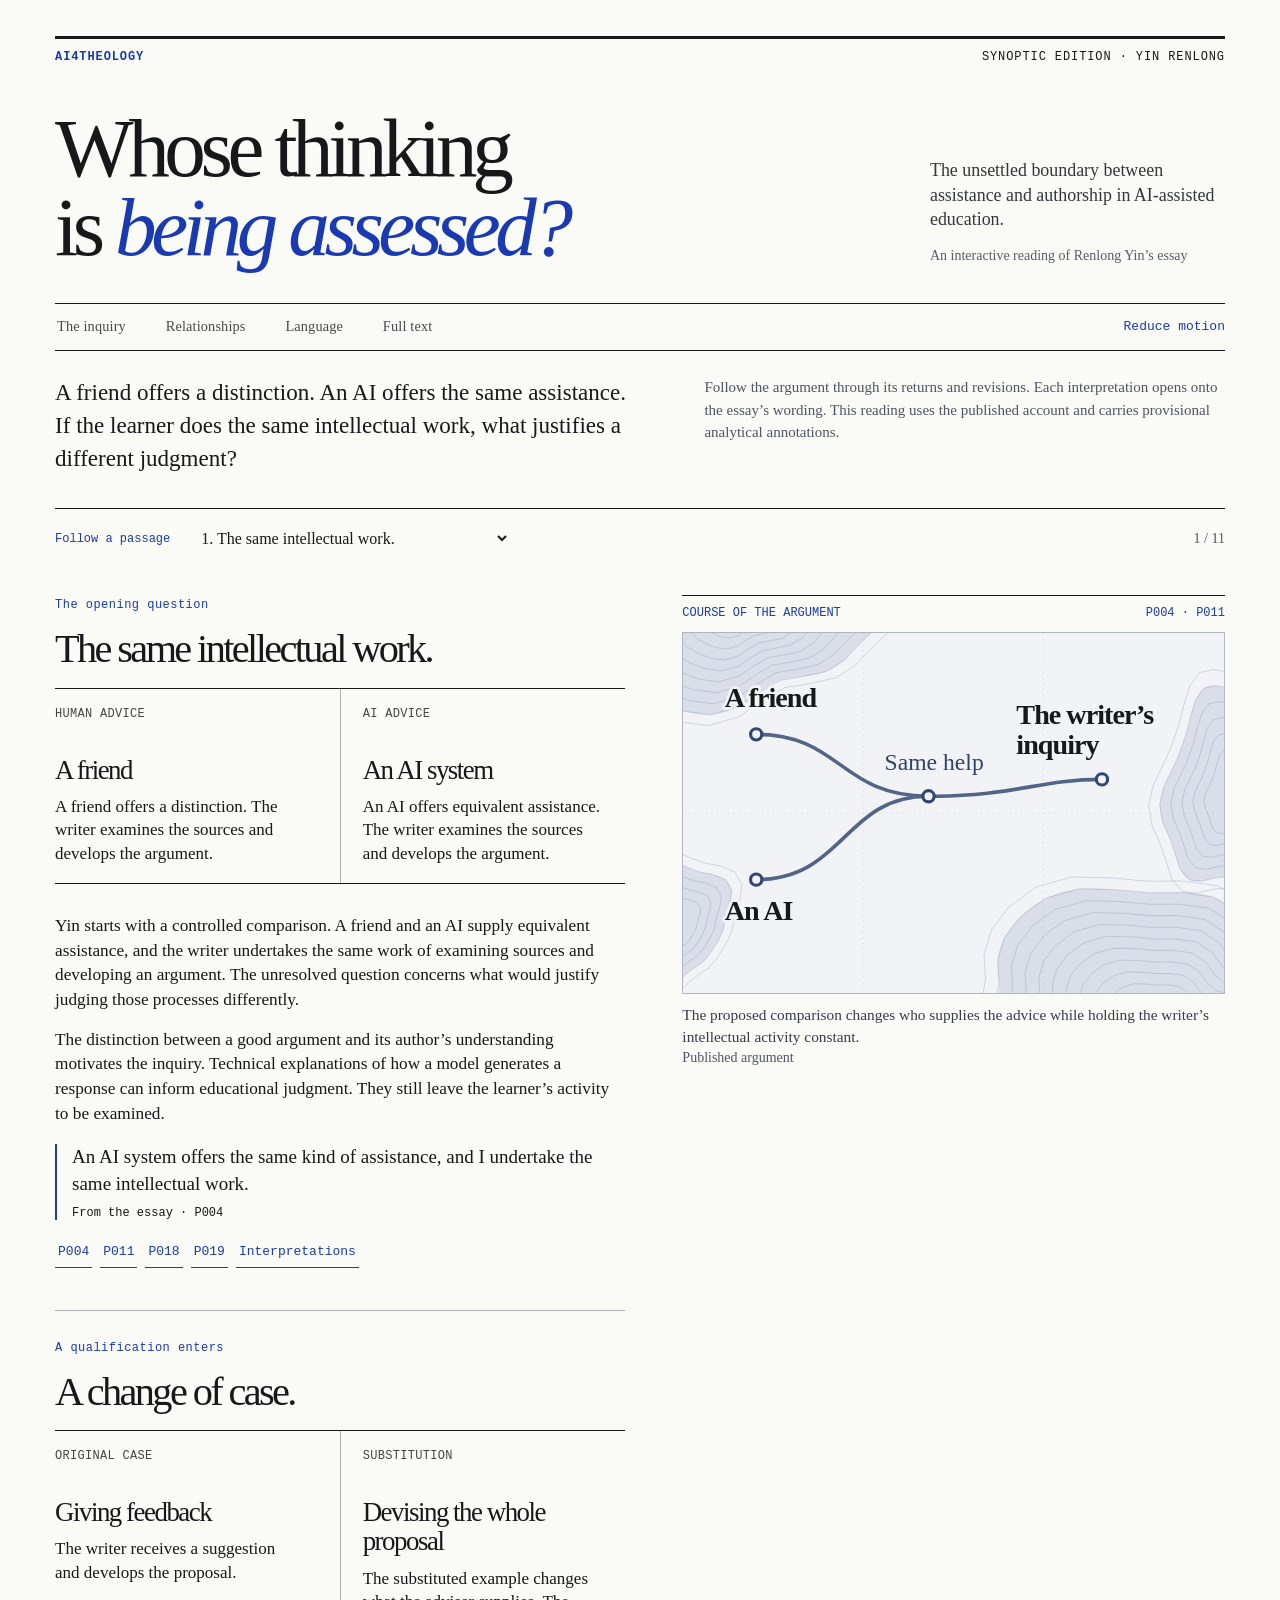
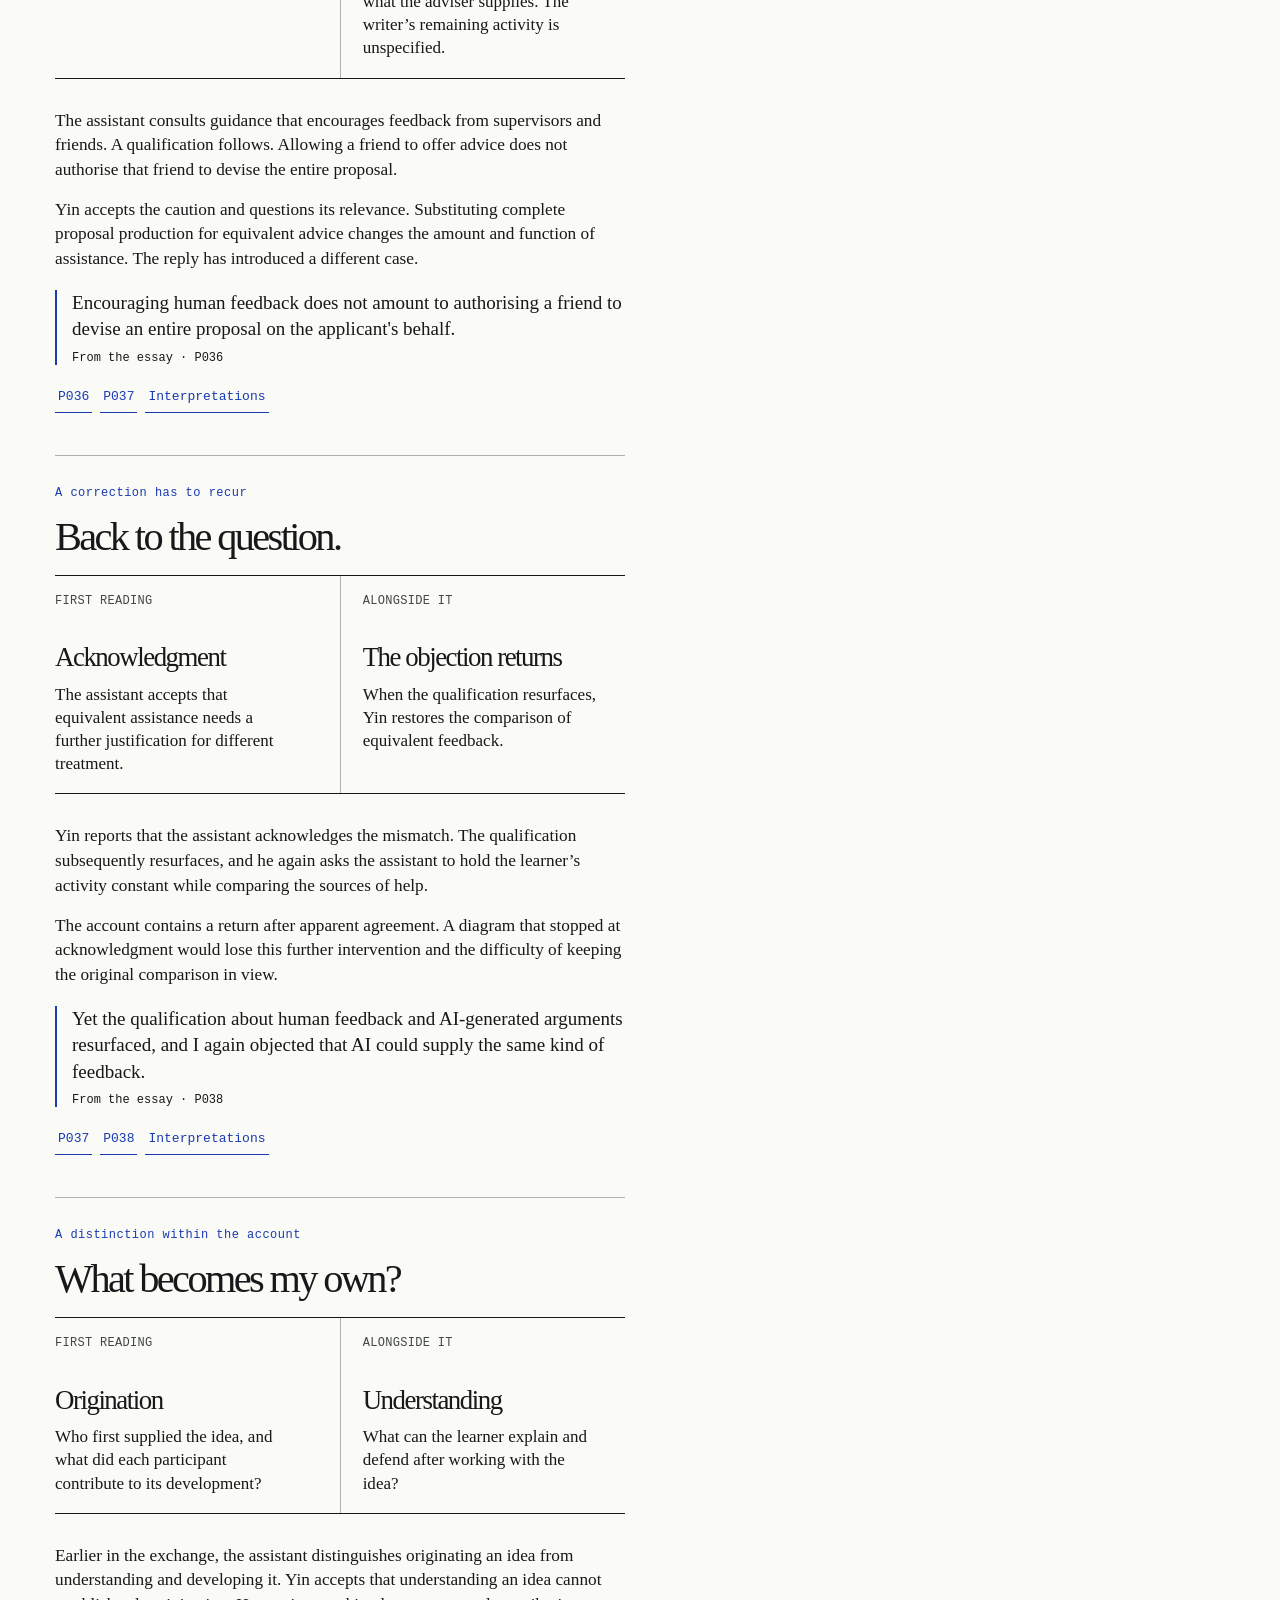
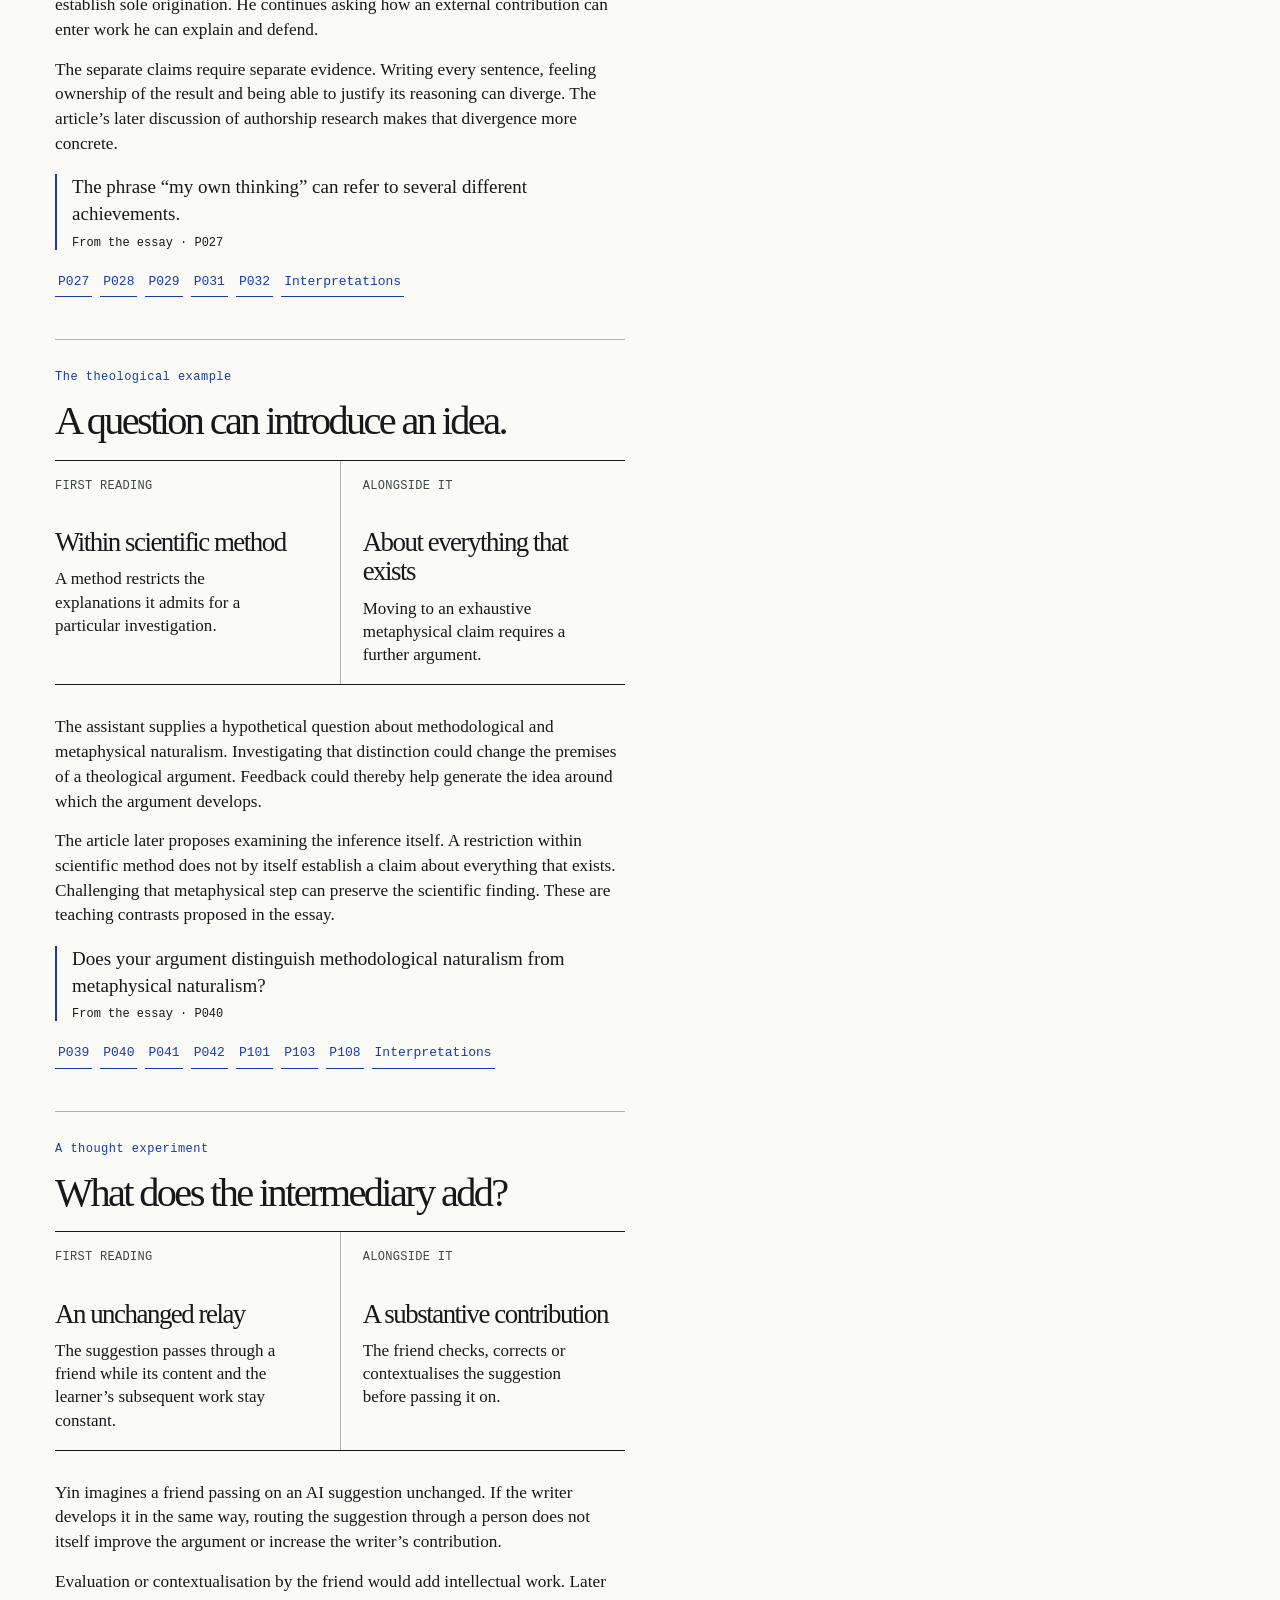
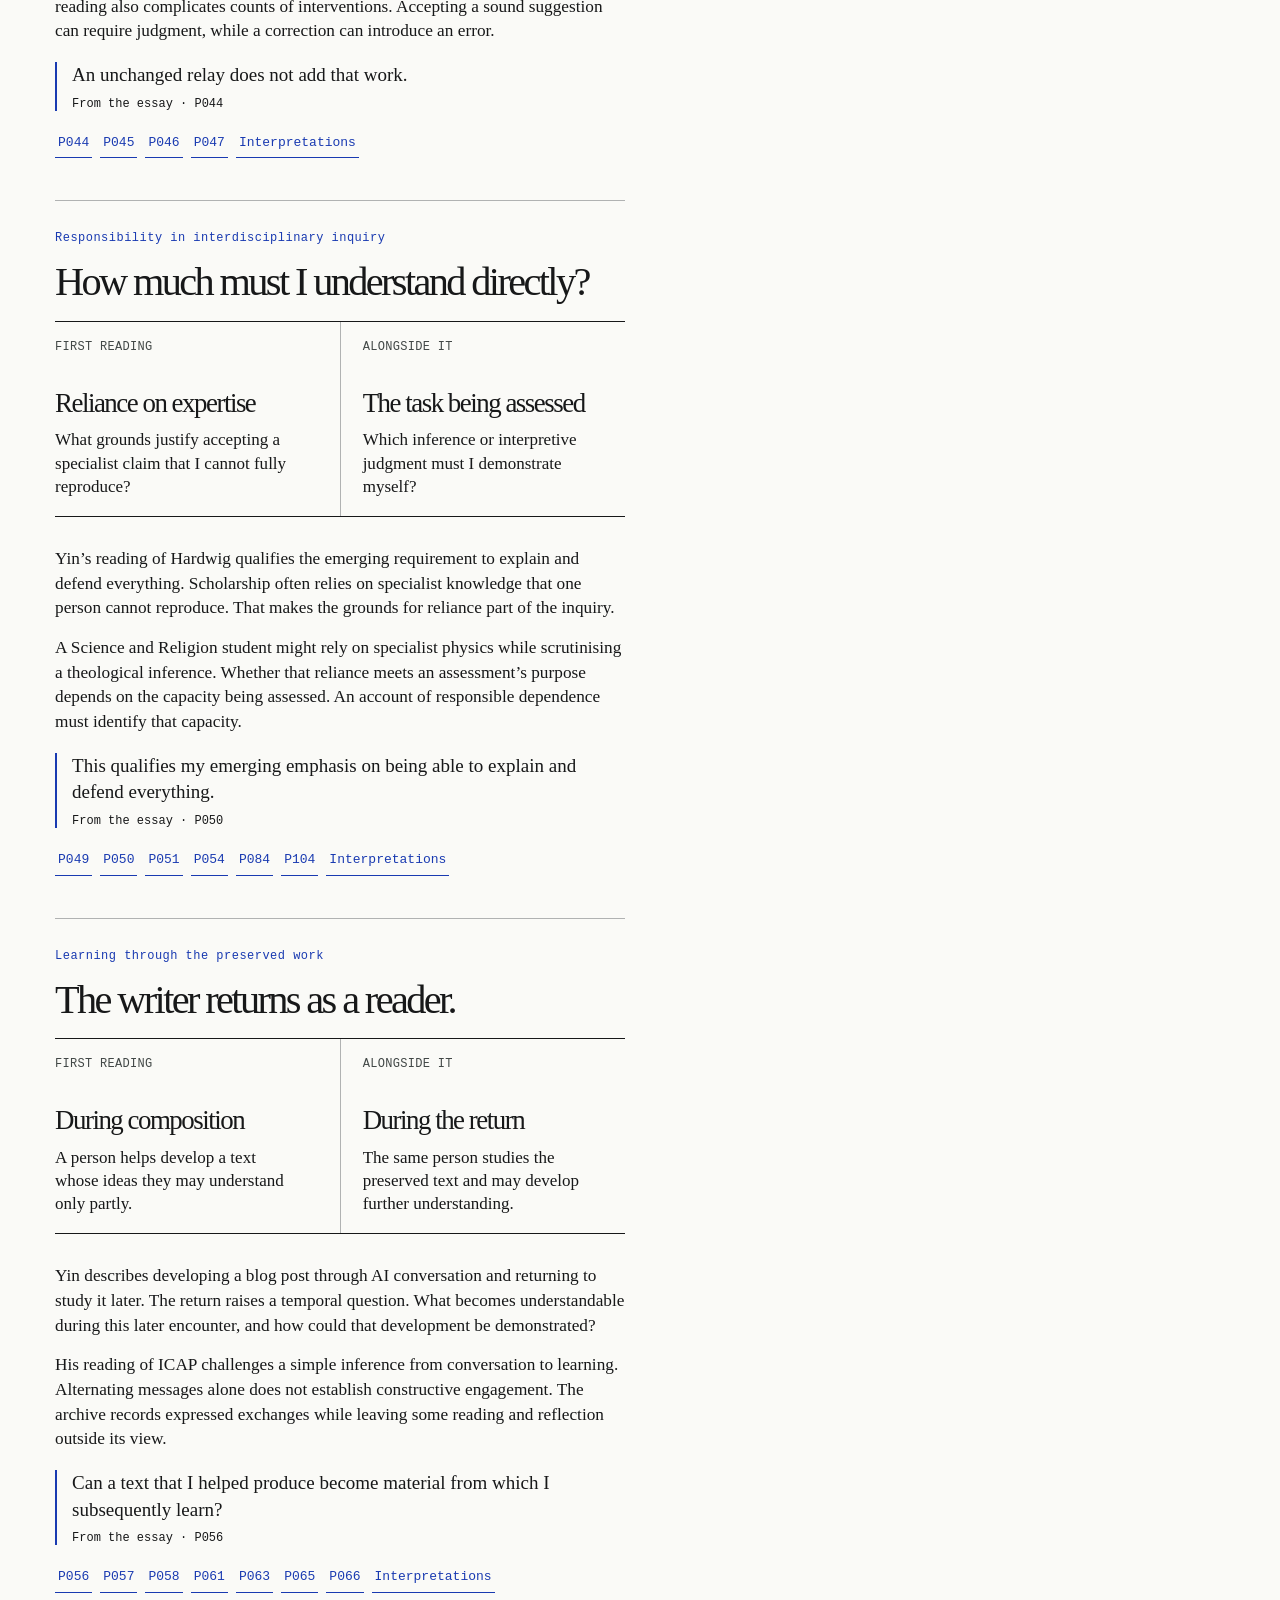
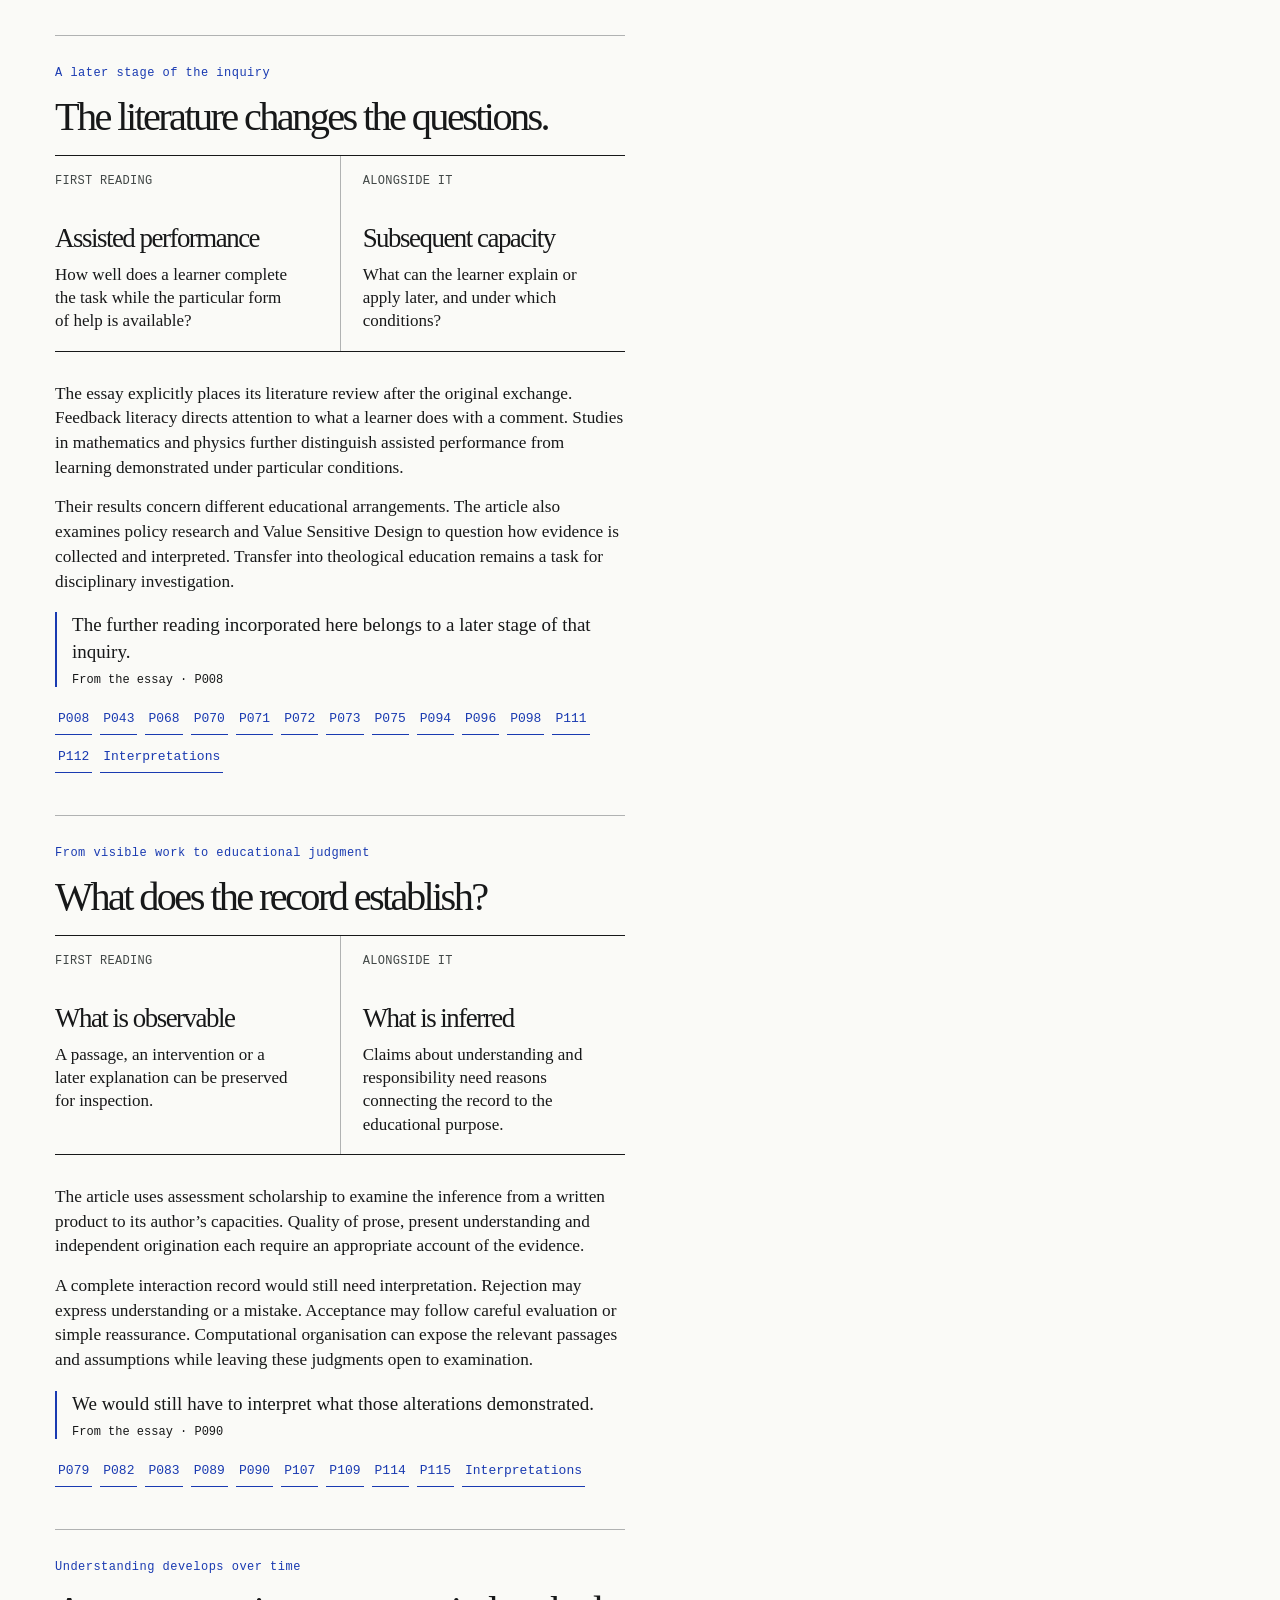
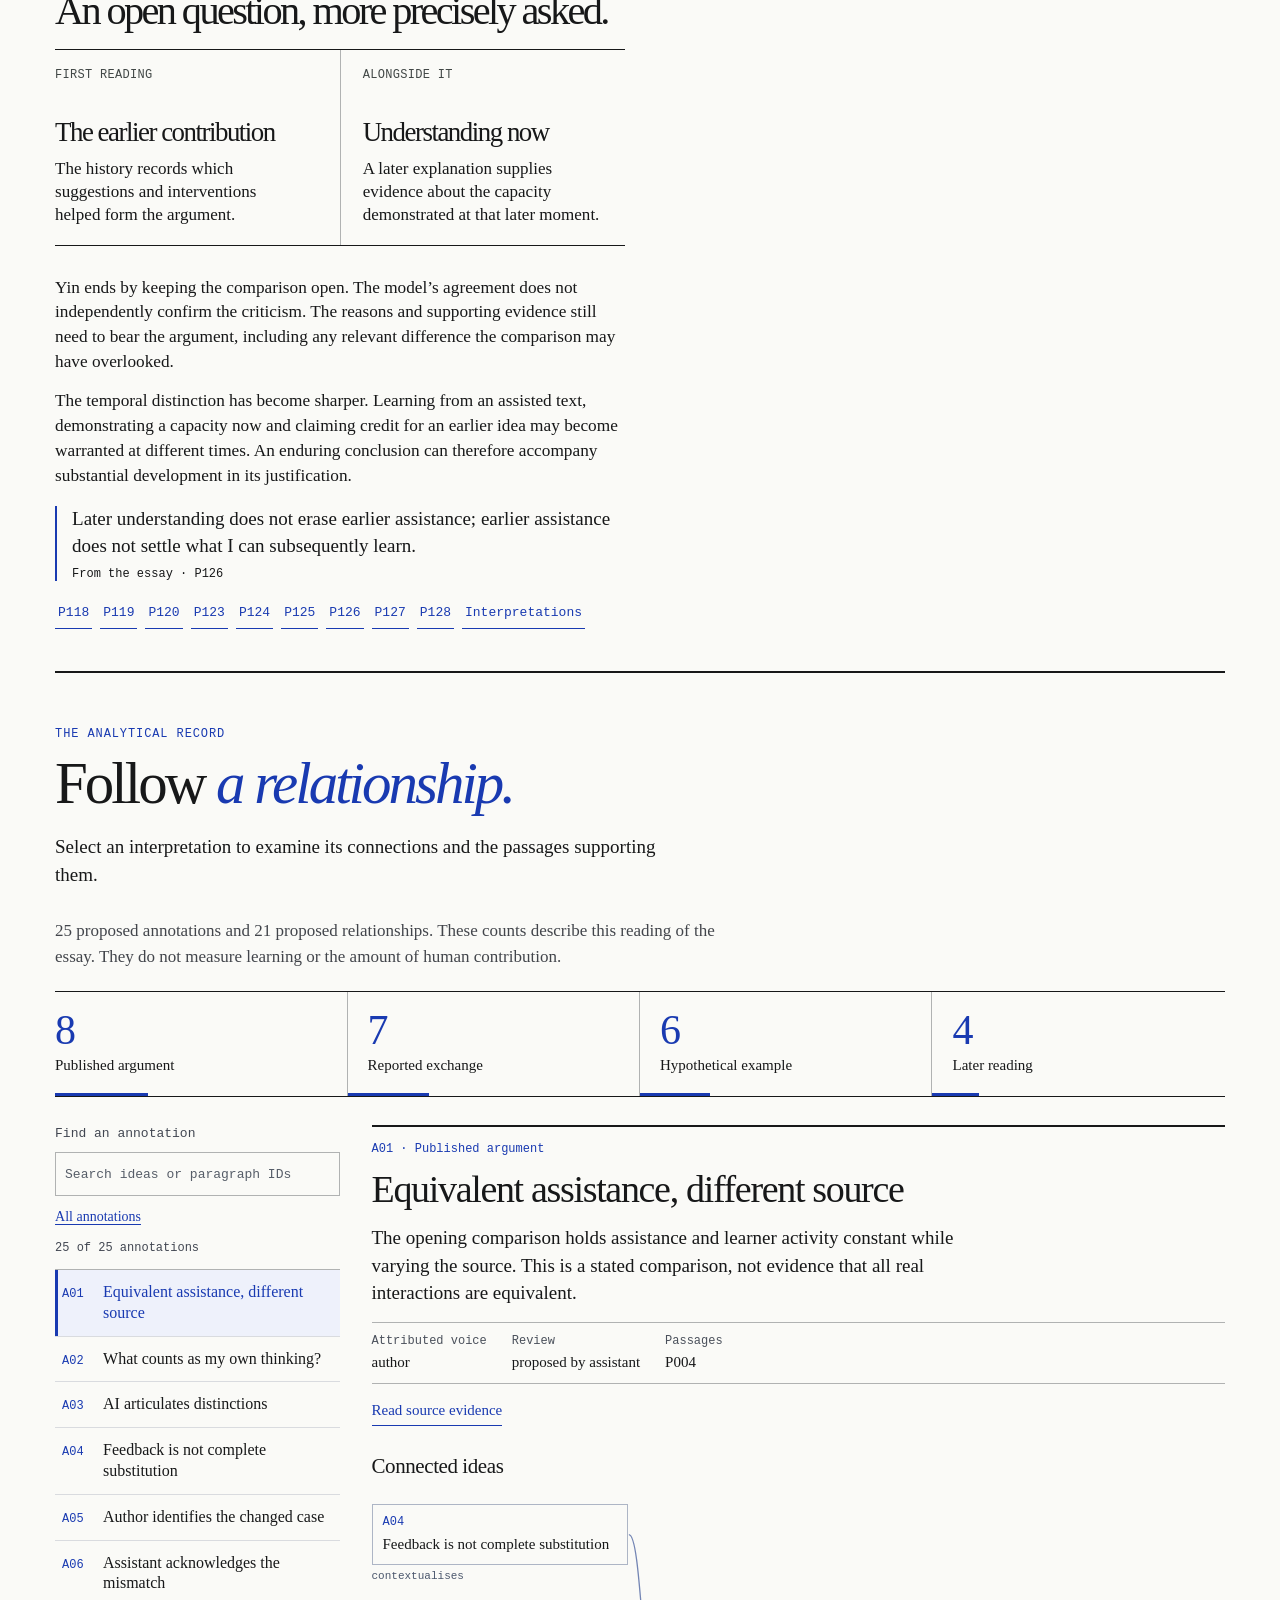
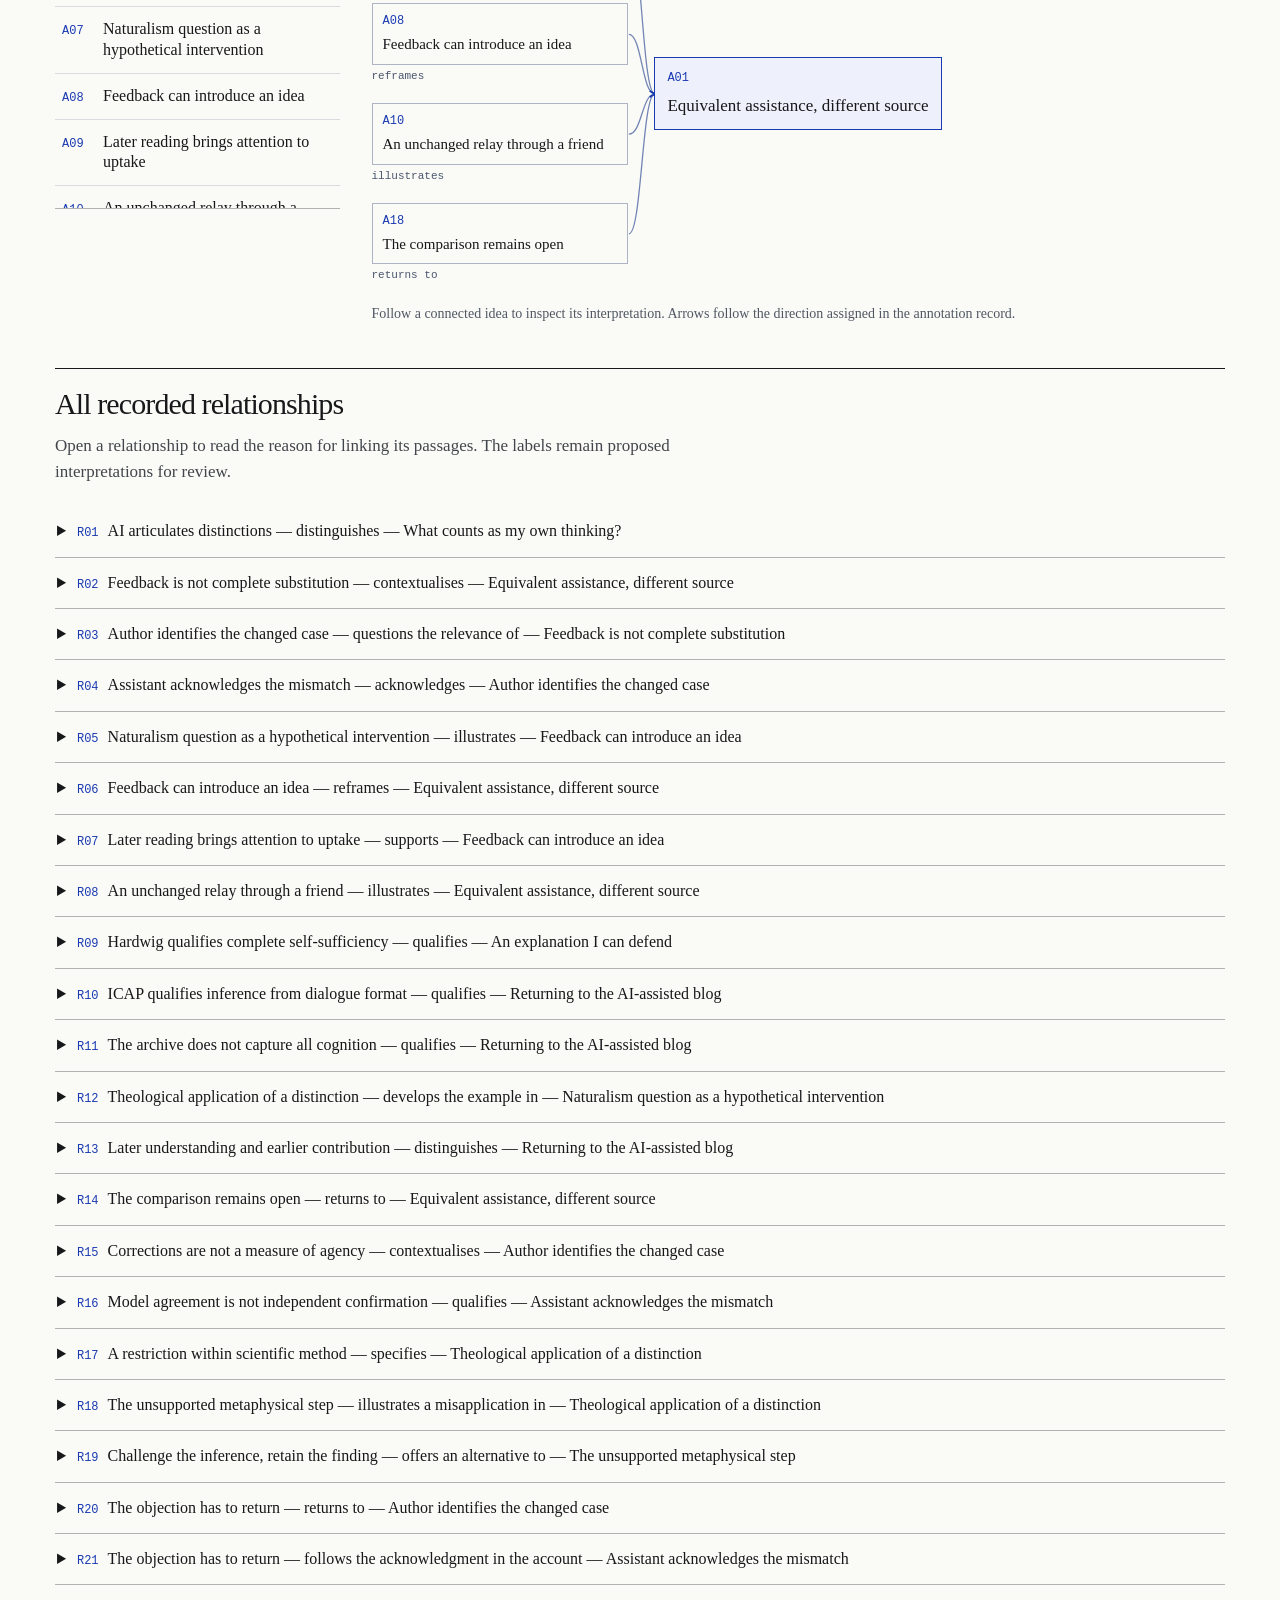
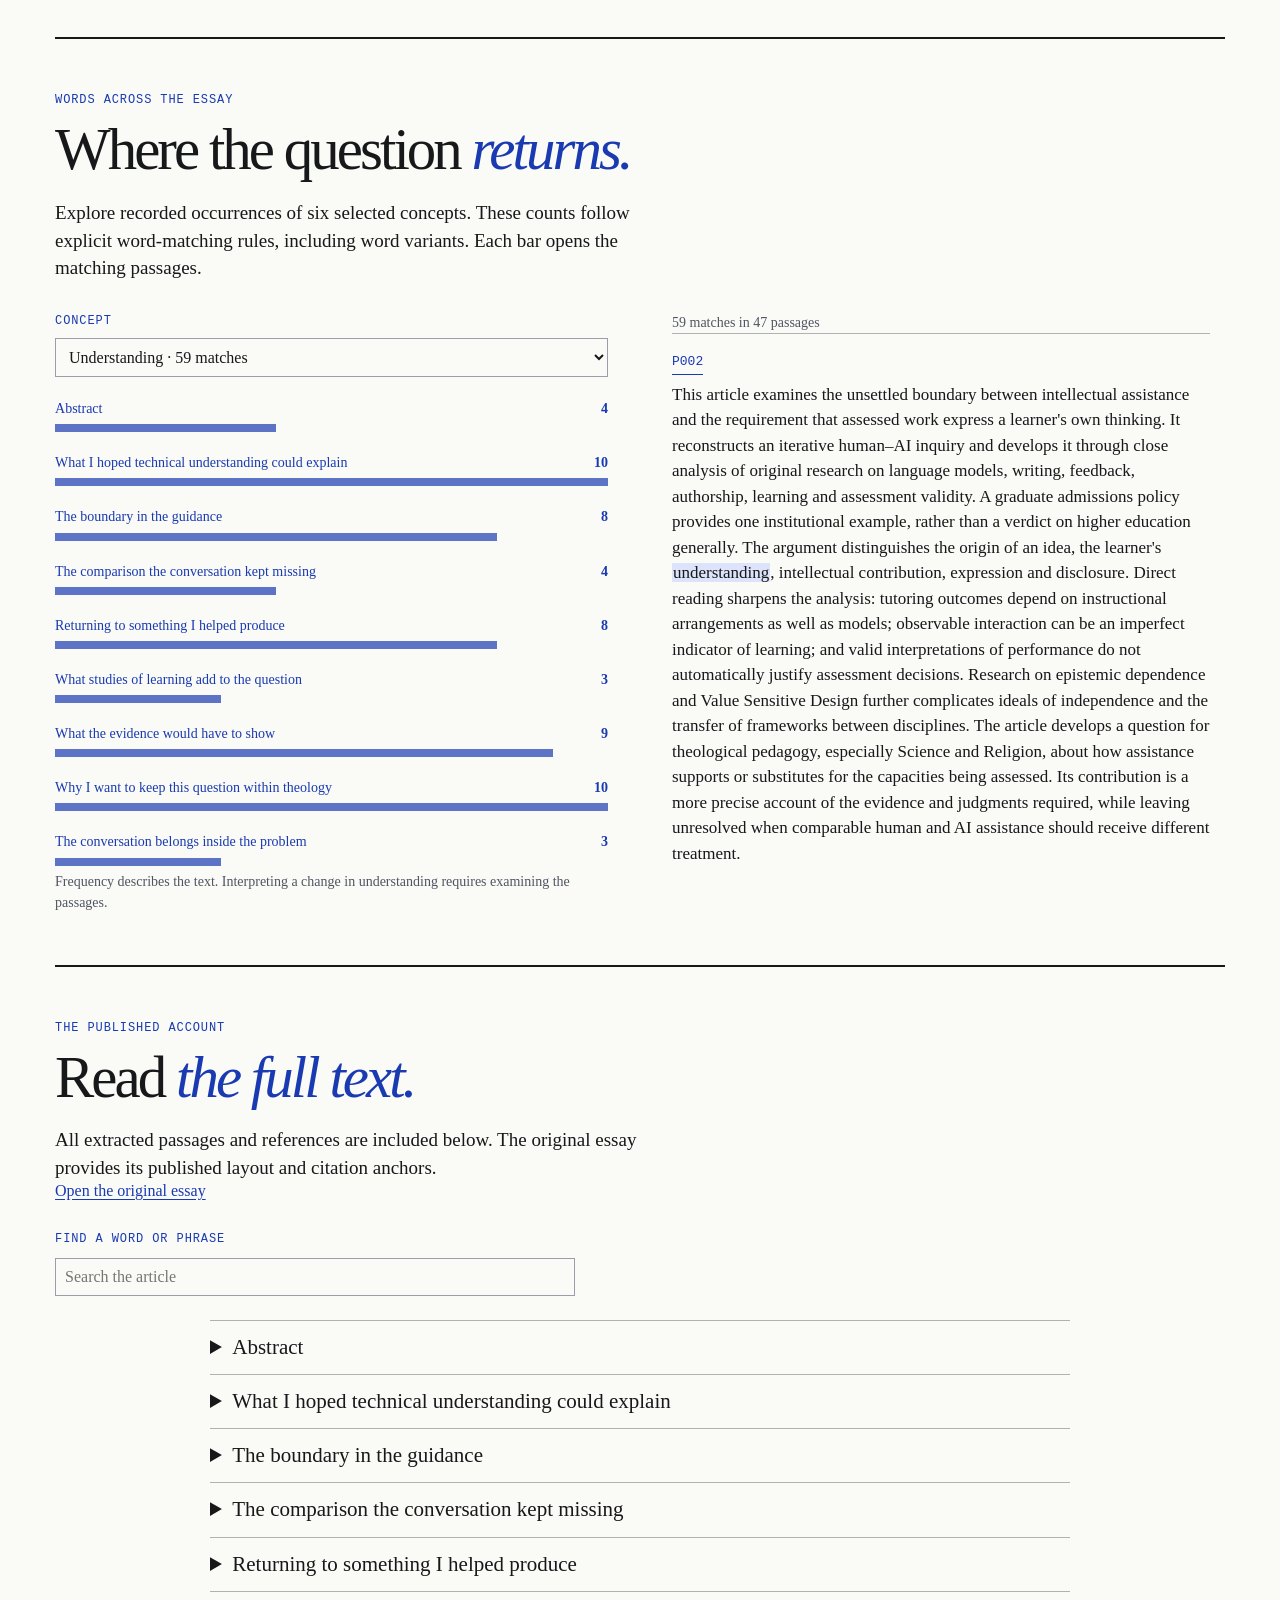
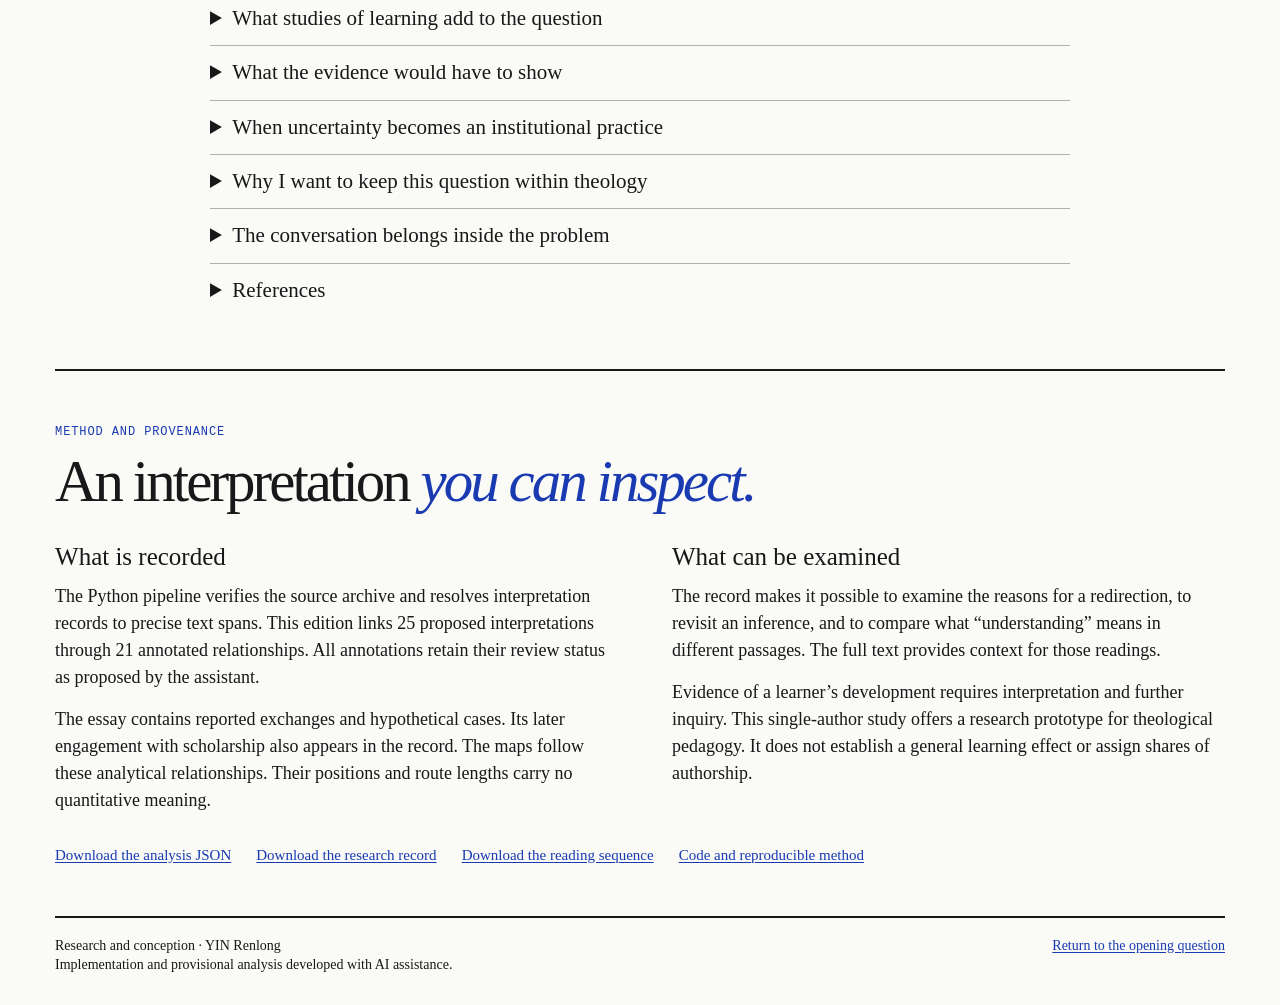
==== commit 1bdf43ee: "Publish complete synoptic edition with inquiry maps" ====
--- a/site/index.html
+++ b/site/index.html
@@ -1,108 +1,12 @@
-<!doctype html>
-<html lang="en">
-<head>
-  <meta charset="utf-8">
-  <meta name="viewport" content="width=device-width,initial-scale=1">
-  <meta name="theme-color" content="#102c3a">
-  <meta name="description" content="Follow a theological argument as it develops through human–AI collaboration. An evidence-linked, interactive research edition by YIN Renlong.">
-  <title>Whose thinking? · AI4Theology</title>
-  <link rel="icon" href="favicon.svg" type="image/svg+xml">
-  <link rel="stylesheet" href="styles.css">
-  <link rel="stylesheet" href="scenes.css">
-  <script defer src="vendor/gsap.min.js"></script>
-  <script defer src="vendor/ScrollTrigger.min.js"></script>
-  <script type="module" src="app.js"></script>
-</head>
-<body>
-  <a class="skip-link" href="#reading">Skip to the argument</a>
-  <header class="site-header">
-    <a class="brand" href="#top" aria-label="AI4Theology home"><span class="brand-symbol" aria-hidden="true">a<span>i</span></span><span>AI4THEOLOGY<small>A study in understanding</small></span></a>
-    <nav class="nav-links" aria-label="Main navigation"><a href="#reading">The inquiry</a><a href="#explore">Relationships</a><a href="#evidence">The record</a></nav>
-    <button class="motion-toggle" id="motion-toggle" type="button" aria-pressed="false">Reduce motion</button>
-  </header>
-  <main id="top">
-    <section class="hero">
-      <div class="hero-copy">
-        <p class="eyebrow">THEOLOGY · HUMAN–AI COLLABORATION</p>
-        <h1>Whose<br><em>thinking?</em></h1>
-        <p class="hero-summary">An argument is more than its conclusion.<br>Follow the questions that changed its shape.</p>
-        <div class="hero-links"><a class="button-primary" href="#reading">Enter the inquiry</a><a class="text-link" href="https://www.yin.roma.it/2026/10/whose-thinking-is-being-assessed-the-unsettled-boundary-between-assistance-and-authorship-in-ai-assisted-education/" target="_blank" rel="noopener">Read the original essay</a></div>
-        <p class="hero-caption">An explorable research edition<br>YIN Renlong · Theological pedagogy</p>
-      </div>
-      <div class="hero-art" aria-label="A question develops through a distinction and an objection, returning as a more precise question.">
-        <div class="art-grid"></div>
-        <svg viewBox="0 0 640 570" role="img" aria-labelledby="hero-viz-title">
-          <title id="hero-viz-title">The shape of an inquiry</title>
-          <defs><marker id="hero-arrow" markerWidth="8" markerHeight="8" refX="6" refY="4" orient="auto"><path d="M0,0 L7,4 L0,8" fill="none" stroke="currentColor" stroke-width="1.5"/></marker></defs>
-          <g class="hero-paths" fill="none" stroke-width="2"><path d="M147 200 C220 200 190 105 300 105"/><path d="M147 200 C220 200 190 310 300 310"/><path d="M420 105 C525 105 490 310 530 310"/><path d="M425 310 H530"/><path class="return-path" d="M530 350 C530 485 110 485 110 245"/></g>
-          <g class="hero-vertex vertex-question" transform="translate(45 165)"><rect width="155" height="72" rx="36"/><text x="77" y="44">A question</text></g>
-          <g class="hero-vertex vertex-ai" transform="translate(260 70)"><rect width="175" height="72" rx="6"/><text x="88" y="44">A distinction</text></g>
-          <g class="hero-vertex vertex-human" transform="translate(260 275)"><rect width="175" height="72" rx="6"/><text x="88" y="44">An objection</text></g>
-          <g class="hero-vertex vertex-return" transform="translate(495 275)"><rect width="70" height="72" rx="35"/><text x="35" y="47">?</text></g>
-          <text class="hero-svg-note" x="350" y="469" text-anchor="middle">RETURNING, WITH A SHARPER QUESTION</text>
-          <text class="hero-svg-label" x="290" y="33">AI CONTRIBUTION</text><text class="hero-svg-label" x="280" y="390">HUMAN INTERVENTION</text>
-        </svg>
-        <span class="art-caption">A visual reading of one documented argument</span>
-      </div>
-    </section>
-
-    <section class="intro-band"><p>The same assistance.<br><strong>A different judgment?</strong></p><div><p>A friend suggests a distinction. An AI offers equivalent feedback. If I undertake the same intellectual work, what educationally relevant difference justifies treating the two processes differently?</p><p class="small-note">This edition follows the published essay’s account. It distinguishes reported dialogue from hypothetical examples and later reading.</p></div></section>
-
-    <section class="story section-shell" id="reading">
-      <div class="section-heading"><p class="eyebrow">READ THE DEVELOPMENT</p><h2>Watch the question<br>change its shape.</h2><p class="lede">Scroll through the passage. The words become the relationships they ask us to examine.</p></div>
-      <div class="story-layout">
-        <div class="story-copy">
-          <article class="story-step" data-step="0"><p class="step-label">THE STARTING COMPARISON</p><h3>Keep the learner’s work constant.</h3><p>“An AI system offers the same kind of assistance, and I undertake the same intellectual work.”</p><p>The question compares the source of assistance. The activity of the person receiving it remains the same.</p><button class="evidence-trigger" data-nodes="A01">Read the source passage</button></article>
-          <article class="story-step" data-step="1"><p class="step-label">TWO PATHS THROUGH ONE QUESTION</p><h3>Separate the source from the work.</h3><p>The paragraph opens into two paths. A human and an AI can supply a suggestion; the learner’s response is a further part of the account.</p><p>The distinction makes the comparison inspectable. It does not establish that every actual interaction is equivalent.</p><button class="evidence-trigger" data-nodes="A01,A10">Examine the comparison</button></article>
-          <article class="story-step" data-step="2"><p class="step-label">A CONDITION CHANGES</p><h3>A correct caution can miss the question.</h3><p>The reply warns against a machine producing a complete proposal. That is a different kind of assistance.</p><blockquote>“What bothered me was that the reply contained a sound caution while leaving the comparison untouched.”</blockquote><button class="evidence-trigger" data-nodes="A04,A05">Locate the mismatch</button></article>
-          <article class="story-step" data-step="3"><p class="step-label">THE AUTHOR INTERVENES</p><h3>Bring the original question back.</h3><p>The objection questions the caution’s relevance. The assistant acknowledges the mismatch; the article reports that a qualification later resurfaces.</p><p>Progress includes the work of keeping a difficult comparison in view.</p><button class="evidence-trigger" data-nodes="A05,A06,A25">Inspect the reported return</button></article>
-          <article class="story-step" data-step="4"><p class="step-label">A THEOLOGICAL DISTINCTION ENTERS</p><h3>What if feedback helps create an idea?</h3><p>The AI offers a hypothetical question: “Does your argument distinguish methodological naturalism from metaphysical naturalism?”</p><p>A question like this could introduce the distinction around which a later argument develops. Feedback and idea generation begin to overlap.</p><button class="evidence-trigger" data-nodes="A07,A08">Explore the example</button></article>
-          <article class="story-step" data-step="5"><p class="step-label">AN OPEN QUESTION, MORE PRECISELY ASKED</p><h3>The conclusion need not reverse.</h3><p>The inquiry returns to the original comparison with a more demanding account of what feedback can contribute.</p><p>The initial question about where the boundary lies becomes a question about whether the activities on either side can always be separated.</p><button class="evidence-trigger" data-nodes="A08,A18,A21">Read the revised question</button></article>
-        </div>
-        <div class="stage-wrap"><div class="stage" id="argument-stage">
-          <div class="stage-topline"><span id="stage-kicker">THE PUBLISHED PASSAGE</span><span id="stage-counter">1 / 6</span></div>
-          <div class="stage-screen" id="stage-screen" aria-label="Developing comparison diagram">
-            <svg id="scene-links" viewBox="0 0 600 450" preserveAspectRatio="none" aria-hidden="true"><defs><marker id="scene-arrow" markerWidth="7" markerHeight="7" refX="6" refY="3.5" orient="auto"><path d="M0 0L7 3.5L0 7" fill="#547481"/></marker></defs><path id="line-human"/><path id="line-ai"/><path id="line-work"/><path id="line-return"/><path id="line-example"/></svg>
-            <p class="transform-paragraph" id="transform-paragraph"><span class="phrase phrase-human" id="phrase-human">A friend</span><span class="prose-rest"> suggests a distinction, asks a difficult question, or points out a weakness in my argument. I follow the suggestion, examine the sources and develop my thinking. </span><span class="phrase phrase-ai" id="phrase-ai">An AI system</span><span class="prose-rest"> offers </span><span class="phrase phrase-feedback" id="phrase-feedback">the same kind of assistance</span><span class="prose-rest">, and </span><span class="phrase phrase-work" id="phrase-work">I undertake the same intellectual work.</span></p>
-            <div class="scene-element outsource-node" id="outsource-node"><small>THE CASE HAS CHANGED</small><strong>A complete proposal</strong><span>Different amount and function of assistance</span></div>
-            <div class="scene-element intervention-node" id="unspecified-node"><small>LEARNER’S ACTIVITY</small><strong>Not specified here.</strong></div>
-            <div class="scene-element intervention-node" id="intervention-node"><small>AUTHOR’S OBJECTION</small><strong>Hold the learner’s work constant.</strong></div>
-            <div class="scene-element naturalism-node" id="naturalism-node"><small>AI’S HYPOTHETICAL QUESTION</small><strong>Methodological or<br>metaphysical naturalism?</strong></div>
-            <div class="scene-element overlap-node" id="overlap-node"><span>Feedback</span><span>Idea generation</span></div>
-            <div class="scene-element open-question" id="open-question"><span>Can these activities<br>always be separated?</span><b>?</b></div>
-            <div class="scene-element condition-tag" id="condition-tag">SAME LEARNER ACTIVITY</div>
-          </div>
-          <p class="stage-caption" id="stage-caption" aria-live="polite">The original comparison is presented as prose.</p>
-          <div class="stage-controls" aria-label="Reading stages"><button type="button" id="previous-stage">Previous</button><div id="stage-dots"></div><button type="button" id="next-stage">Next</button></div>
-          <p class="stage-footnote">Analytical reading sequence · source-linked interpretation</p>
-        </div></div>
-      </div>
-    </section>
-
-    <section class="comparison-section section-shell" id="compare">
-      <div class="section-heading"><p class="eyebrow">A COMPUTATIONAL CHECK</p><h2>Exactly what changed?</h2><p class="lede">Python compares explicit descriptions of the cases. Switch the AI case and inspect which conditions remain comparable.</p></div>
-      <div class="comparison-switch" role="group" aria-label="Choose comparison"><button type="button" data-comparison="C01" aria-pressed="true">Equivalent feedback</button><button type="button" data-comparison="C02" aria-pressed="false">Complete proposal</button></div>
-      <div class="comparison-grid" id="comparison-grid" aria-live="polite"></div><p id="comparison-result" class="comparison-result"></p>
-      <p class="small-note">Descriptions are interpretive coding. “Unknown” means the selected passage does not specify the condition; it is never counted as agreement.</p>
-    </section>
-
-    <section class="naturalism-section section-shell" id="theology">
-      <div class="naturalism-layout"><div><p class="eyebrow">THE THEOLOGICAL INFERENCE</p><h2>A distinction must<br>do some work.</h2><p class="lede">Being able to name methodological and metaphysical naturalism leaves a further task: examining the inference between them.</p><p>The essay’s hypothetical learner can question a metaphysical conclusion while retaining the scientific finding. The issue is the justification of that step.</p><button id="inference-toggle" class="button-primary" aria-pressed="false">Examine the inference</button><button class="evidence-trigger" data-nodes="A16,A22,A23,A24">Read the theological passage</button></div>
-      <div class="inference-diagram" id="inference-diagram"><div class="inference-top"><span class="diagram-label">SCIENTIFIC METHOD</span><p>A method restricts the explanations it uses.</p></div><div class="inference-bridge"><div class="inference-wire"></div><span class="inference-jump">Does this establish what exists?</span><div class="inference-question" hidden>This step needs an additional justification.</div></div><div class="inference-bottom"><span class="diagram-label">METAPHYSICAL CLAIM</span><p>A conclusion about everything that exists.</p></div><p class="inference-retain" hidden>The scientific finding can remain while this inference is challenged.</p><span class="diagram-footnote">Hypothetical contrast from the article</span></div></div>
-    </section>
-
-    <section class="quant-section section-shell" id="evidence"><div class="section-heading"><p class="eyebrow">THE RECORD BEHIND THE READING</p><h2>Evidence, at different scales.</h2><p class="lede">Descriptive counts locate the analysis. The passages explain what the relationships mean.</p></div>
-      <div class="metrics-strip" id="metrics-strip"></div>
-      <div class="chart-layout"><div><h3>What kind of record is this?</h3><p>Each proposed interpretation keeps its evidential basis. A reported conversation and a hypothetical example are different kinds of material.</p><p class="chart-note">Counts refer to selected analytical records, not shares of authorship or amounts of learning.</p></div><div class="basis-chart" id="basis-chart" aria-label="Analytical records grouped by evidence basis"></div></div>
-      <details class="revision-details"><summary>What changed after the first analysis?</summary><div id="revision-list"></div></details>
-    </section>
-
-    <section class="explore-section section-shell" id="explore"><div class="section-heading"><p class="eyebrow">EXPLORE THE RELATIONSHIPS</p><h2>Follow a connection.<br>Read its evidence.</h2><p class="lede">Select a claim to focus its relationships. Each interpretation opens onto the passage that supports it.</p></div><div id="explorer-controls"></div><div class="explore-layout"><div id="relationship-map"></div><aside id="evidence-panel" aria-live="polite"></aside></div></section>
-
-    <section class="method-section section-shell" id="method"><div class="section-heading"><p class="eyebrow">READING THE METHOD</p><h2>Interpretation you can inspect.</h2></div><div class="method-grid"><div><h3>The computational work</h3><p>Python extracts the article and checks exact source locations. It compares coded conditions and prepares the connected records used by this edition.</p><p>The display combines a guided argument with an explorable map. Each view uses the same underlying evidence.</p><a class="text-link" href="data/analysis.json" download>Download the visualisation data</a></div><div><h3>The pedagogical question</h3><p>What counts as developing judgment through collaboration? This case examines the work of recognising a mismatch and reconsidering an inference.</p><p>It presents proposed interpretations of one published account. It does not measure a learning effect or reconstruct every moment of the original conversation.</p><a class="text-link" href="data/research-record.json" download>Download the original analysis record</a></div></div><details><summary>Sources, interpretation and accessibility</summary><p>Based on YIN Renlong’s “Whose Thinking Is Being Assessed? The Unsettled Boundary Between Assistance and Authorship in AI-Assisted Education.” All analytical annotations remain proposals for researcher review. Short labels in diagrams are paraphrases; source panels retain the original passages. The guided sequence follows the article’s argument, not a verified timestamped chat history.</p><p>Use the stage buttons or scroll. Reduced motion preserves complete states. The map has equivalent selection controls, and all evidence can be read without following an animation.</p><p>GSAP 3.14.2 is bundled locally under its <a href="https://gsap.com/standard-license/" target="_blank" rel="noopener">standard license</a>. No model calls occur while reading.</p></details></section>
-  </main>
-  <footer class="site-footer"><div><a class="brand" href="#top">AI4THEOLOGY</a><p>A question can remain open<br>while its reasons develop.</p></div><div><span>Research &amp; conception</span><a href="https://www.yin.roma.it/" target="_blank" rel="noopener">YIN Renlong</a><span>Human–AI collaboration in theological pedagogy</span></div></footer>
-  <dialog id="evidence-dialog" aria-labelledby="dialog-title"><div class="dialog-inner"><button class="dialog-close" type="button" aria-label="Close evidence">Close</button><p class="eyebrow">RETURN TO THE TEXT</p><h2 id="dialog-title">Source passages</h2><div id="dialog-content"></div></div></dialog>
-  <p id="load-error" hidden role="alert">The analysis could not be loaded. Please refresh this page.</p>
-</body>
-</html>
+<!doctype html><html lang="en"><head><meta charset="utf-8"><meta name="viewport" content="width=device-width,initial-scale=1"><meta name="theme-color" content="#fafaf7"><meta name="description" content="An interactive synoptic edition of Renlong Yin’s inquiry into assistance, authorship and theological understanding."><title>Whose Thinking Is Being Assessed? · AI4Theology</title><link rel="icon" href="favicon.svg" type="image/svg+xml"><link rel="stylesheet" href="edition.css"><link rel="stylesheet" href="edition-maps.css"><link rel="stylesheet" href="edition-explorer.css"><script defer src="vendor/gsap.min.js"></script><script type="module" src="edition.js"></script></head><body><a class="skip" href="#inquiry">Skip to the inquiry</a>
+<main class="edition synopsis" id="top"><div class="sy-run"><a href="#top"><b>AI4Theology</b></a><span>Synoptic Edition · YIN Renlong</span></div><header class="front"><h1>Whose thinking<br>is <em>being assessed?</em></h1><div class="byline"><p>The unsettled boundary between assistance and authorship in AI-assisted education.</p><p class="credit">An interactive reading of Renlong Yin’s essay</p></div></header>
+<nav class="reader-nav" aria-label="Main navigation"><a href="#inquiry">The inquiry</a><a href="#relationships">Relationships</a><a href="#language">Language</a><a href="#article">Full text</a><button id="motion" type="button" aria-pressed="false">Reduce motion</button></nav>
+<div class="intro"><p>A friend offers a distinction. An AI offers the same assistance. If the learner does the same intellectual work, what justifies a different judgment?</p><p class="note">Follow the argument through its returns and revisions. Each interpretation opens onto the essay’s wording. This reading uses the published account and carries provisional analytical annotations.</p></div>
+<section id="inquiry" aria-label="Development of the inquiry"><div class="chapter-nav"><label for="chapter-select">Follow a passage</label><select id="chapter-select"><option value="comparison">1. The same intellectual work.</option><option value="changed-case">2. A change of case.</option><option value="return">3. Back to the question.</option><option value="whose-understanding">4. What becomes my own?</option><option value="naturalism">5. A question can introduce an idea.</option><option value="intermediary">6. What does the intermediary add?</option><option value="dependence">7. How much must I understand directly?</option><option value="returning-reader">8. The writer returns as a reader.</option><option value="later-reading">9. The literature changes the questions.</option><option value="evidence">10. What does the record establish?</option><option value="open-question">11. An open question, more precisely asked.</option></select><span id="progress" class="note" aria-live="off"></span></div><div class="reading"><div class="episodes"><article class="episode" id="comparison" data-chapter="0" aria-labelledby="h-comparison"><p class="chapter-kicker">The opening question</p><header class="sy-heading"><h2 id="h-comparison">The same intellectual work.</h2></header><div class="sy-pages"><section class="sy-leaf"><div class="sy-page">Human advice</div><h3 data-ink>A friend</h3><p>A friend offers a distinction. The writer examines the sources and develops the argument.</p></section><section class="sy-leaf"><div class="sy-page">AI advice</div><h3 data-ink>An AI system</h3><p>An AI offers equivalent assistance. The writer examines the sources and develops the argument.</p></section></div><div class="sy-note"><p>Yin starts with a controlled comparison. A friend and an AI supply equivalent assistance, and the writer undertakes the same work of examining sources and developing an argument. The unresolved question concerns what would justify judging those processes differently.</p><p>The distinction between a good argument and its author’s understanding motivates the inquiry. Technical explanations of how a model generates a response can inform educational judgment. They still leave the learner’s activity to be examined.</p></div><blockquote>An AI system offers the same kind of assistance, and I undertake the same intellectual work.<cite>From the essay · P004</cite></blockquote><div class="source-list" aria-label="Source paragraphs"><button type="button" data-paragraph="P004">P004</button><button type="button" data-paragraph="P011">P011</button><button type="button" data-paragraph="P018">P018</button><button type="button" data-paragraph="P019">P019</button><button type="button" data-nodes="A01">Interpretations</button></div><div class="mobile-map"></div></article><article class="episode" id="changed-case" data-chapter="1" aria-labelledby="h-changed-case"><p class="chapter-kicker">A qualification enters</p><header class="sy-heading"><h2 id="h-changed-case">A change of case.</h2></header><div class="sy-pages"><section class="sy-leaf"><div class="sy-page">Original case</div><h3 data-ink>Giving feedback</h3><p>The writer receives a suggestion and develops the proposal.</p></section><section class="sy-leaf"><div class="sy-page">Substitution</div><h3 data-ink>Devising the whole proposal</h3><p>The substituted example changes what the adviser supplies. The writer’s remaining activity is unspecified.</p></section></div><div class="sy-note"><p>The assistant consults guidance that encourages feedback from supervisors and friends. A qualification follows. Allowing a friend to offer advice does not authorise that friend to devise the entire proposal.</p><p>Yin accepts the caution and questions its relevance. Substituting complete proposal production for equivalent advice changes the amount and function of assistance. The reply has introduced a different case.</p></div><blockquote>Encouraging human feedback does not amount to authorising a friend to devise an entire proposal on the applicant&#x27;s behalf.<cite>From the essay · P036</cite></blockquote><div class="source-list" aria-label="Source paragraphs"><button type="button" data-paragraph="P036">P036</button><button type="button" data-paragraph="P037">P037</button><button type="button" data-nodes="A04,A05">Interpretations</button></div><div class="mobile-map"></div></article><article class="episode" id="return" data-chapter="2" aria-labelledby="h-return"><p class="chapter-kicker">A correction has to recur</p><header class="sy-heading"><h2 id="h-return">Back to the question.</h2></header><div class="sy-pages"><section class="sy-leaf"><div class="sy-page">First reading</div><h3 data-ink>Acknowledgment</h3><p>The assistant accepts that equivalent assistance needs a further justification for different treatment.</p></section><section class="sy-leaf"><div class="sy-page">Alongside it</div><h3 data-ink>The objection returns</h3><p>When the qualification resurfaces, Yin restores the comparison of equivalent feedback.</p></section></div><div class="sy-note"><p>Yin reports that the assistant acknowledges the mismatch. The qualification subsequently resurfaces, and he again asks the assistant to hold the learner’s activity constant while comparing the sources of help.</p><p>The account contains a return after apparent agreement. A diagram that stopped at acknowledgment would lose this further intervention and the difficulty of keeping the original comparison in view.</p></div><blockquote>Yet the qualification about human feedback and AI-generated arguments resurfaced, and I again objected that AI could supply the same kind of feedback.<cite>From the essay · P038</cite></blockquote><div class="source-list" aria-label="Source paragraphs"><button type="button" data-paragraph="P037">P037</button><button type="button" data-paragraph="P038">P038</button><button type="button" data-nodes="A05,A06,A25">Interpretations</button></div><div class="mobile-map"></div></article><article class="episode" id="whose-understanding" data-chapter="3" aria-labelledby="h-whose-understanding"><p class="chapter-kicker">A distinction within the account</p><header class="sy-heading"><h2 id="h-whose-understanding">What becomes my own?</h2></header><div class="sy-pages"><section class="sy-leaf"><div class="sy-page">First reading</div><h3 data-ink>Origination</h3><p>Who first supplied the idea, and what did each participant contribute to its development?</p></section><section class="sy-leaf"><div class="sy-page">Alongside it</div><h3 data-ink>Understanding</h3><p>What can the learner explain and defend after working with the idea?</p></section></div><div class="sy-note"><p>Earlier in the exchange, the assistant distinguishes originating an idea from understanding and developing it. Yin accepts that understanding an idea cannot establish sole origination. He continues asking how an external contribution can enter work he can explain and defend.</p><p>The separate claims require separate evidence. Writing every sentence, feeling ownership of the result and being able to justify its reasoning can diverge. The article’s later discussion of authorship research makes that divergence more concrete.</p></div><blockquote>The phrase “my own thinking” can refer to several different achievements.<cite>From the essay · P027</cite></blockquote><div class="source-list" aria-label="Source paragraphs"><button type="button" data-paragraph="P027">P027</button><button type="button" data-paragraph="P028">P028</button><button type="button" data-paragraph="P029">P029</button><button type="button" data-paragraph="P031">P031</button><button type="button" data-paragraph="P032">P032</button><button type="button" data-nodes="A02,A03,A11">Interpretations</button></div><div class="mobile-map"></div></article><article class="episode" id="naturalism" data-chapter="4" aria-labelledby="h-naturalism"><p class="chapter-kicker">The theological example</p><header class="sy-heading"><h2 id="h-naturalism">A question can introduce an idea.</h2></header><div class="sy-pages"><section class="sy-leaf"><div class="sy-page">First reading</div><h3 data-ink>Within scientific method</h3><p>A method restricts the explanations it admits for a particular investigation.</p></section><section class="sy-leaf"><div class="sy-page">Alongside it</div><h3 data-ink>About everything that exists</h3><p>Moving to an exhaustive metaphysical claim requires a further argument.</p></section></div><div class="sy-note"><p>The assistant supplies a hypothetical question about methodological and metaphysical naturalism. Investigating that distinction could change the premises of a theological argument. Feedback could thereby help generate the idea around which the argument develops.</p><p>The article later proposes examining the inference itself. A restriction within scientific method does not by itself establish a claim about everything that exists. Challenging that metaphysical step can preserve the scientific finding. These are teaching contrasts proposed in the essay.</p></div><blockquote>Does your argument distinguish methodological naturalism from metaphysical naturalism?<cite>From the essay · P040</cite></blockquote><div class="source-list" aria-label="Source paragraphs"><button type="button" data-paragraph="P039">P039</button><button type="button" data-paragraph="P040">P040</button><button type="button" data-paragraph="P041">P041</button><button type="button" data-paragraph="P042">P042</button><button type="button" data-paragraph="P101">P101</button><button type="button" data-paragraph="P103">P103</button><button type="button" data-paragraph="P108">P108</button><button type="button" data-nodes="A07,A08,A16,A22,A23,A24">Interpretations</button></div><div class="mobile-map"></div></article><article class="episode" id="intermediary" data-chapter="5" aria-labelledby="h-intermediary"><p class="chapter-kicker">A thought experiment</p><header class="sy-heading"><h2 id="h-intermediary">What does the intermediary add?</h2></header><div class="sy-pages"><section class="sy-leaf"><div class="sy-page">First reading</div><h3 data-ink>An unchanged relay</h3><p>The suggestion passes through a friend while its content and the learner’s subsequent work stay constant.</p></section><section class="sy-leaf"><div class="sy-page">Alongside it</div><h3 data-ink>A substantive contribution</h3><p>The friend checks, corrects or contextualises the suggestion before passing it on.</p></section></div><div class="sy-note"><p>Yin imagines a friend passing on an AI suggestion unchanged. If the writer develops it in the same way, routing the suggestion through a person does not itself improve the argument or increase the writer’s contribution.</p><p>Evaluation or contextualisation by the friend would add intellectual work. Later reading also complicates counts of interventions. Accepting a sound suggestion can require judgment, while a correction can introduce an error.</p></div><blockquote>An unchanged relay does not add that work.<cite>From the essay · P044</cite></blockquote><div class="source-list" aria-label="Source paragraphs"><button type="button" data-paragraph="P044">P044</button><button type="button" data-paragraph="P045">P045</button><button type="button" data-paragraph="P046">P046</button><button type="button" data-paragraph="P047">P047</button><button type="button" data-nodes="A10,A20">Interpretations</button></div><div class="mobile-map"></div></article><article class="episode" id="dependence" data-chapter="6" aria-labelledby="h-dependence"><p class="chapter-kicker">Responsibility in interdisciplinary inquiry</p><header class="sy-heading"><h2 id="h-dependence">How much must I understand directly?</h2></header><div class="sy-pages"><section class="sy-leaf"><div class="sy-page">First reading</div><h3 data-ink>Reliance on expertise</h3><p>What grounds justify accepting a specialist claim that I cannot fully reproduce?</p></section><section class="sy-leaf"><div class="sy-page">Alongside it</div><h3 data-ink>The task being assessed</h3><p>Which inference or interpretive judgment must I demonstrate myself?</p></section></div><div class="sy-note"><p>Yin’s reading of Hardwig qualifies the emerging requirement to explain and defend everything. Scholarship often relies on specialist knowledge that one person cannot reproduce. That makes the grounds for reliance part of the inquiry.</p><p>A Science and Religion student might rely on specialist physics while scrutinising a theological inference. Whether that reliance meets an assessment’s purpose depends on the capacity being assessed. An account of responsible dependence must identify that capacity.</p></div><blockquote>This qualifies my emerging emphasis on being able to explain and defend everything.<cite>From the essay · P050</cite></blockquote><div class="source-list" aria-label="Source paragraphs"><button type="button" data-paragraph="P049">P049</button><button type="button" data-paragraph="P050">P050</button><button type="button" data-paragraph="P051">P051</button><button type="button" data-paragraph="P054">P054</button><button type="button" data-paragraph="P084">P084</button><button type="button" data-paragraph="P104">P104</button><button type="button" data-nodes="A11,A12">Interpretations</button></div><div class="mobile-map"></div></article><article class="episode" id="returning-reader" data-chapter="7" aria-labelledby="h-returning-reader"><p class="chapter-kicker">Learning through the preserved work</p><header class="sy-heading"><h2 id="h-returning-reader">The writer returns as a reader.</h2></header><div class="sy-pages"><section class="sy-leaf"><div class="sy-page">First reading</div><h3 data-ink>During composition</h3><p>A person helps develop a text whose ideas they may understand only partly.</p></section><section class="sy-leaf"><div class="sy-page">Alongside it</div><h3 data-ink>During the return</h3><p>The same person studies the preserved text and may develop further understanding.</p></section></div><div class="sy-note"><p>Yin describes developing a blog post through AI conversation and returning to study it later. The return raises a temporal question. What becomes understandable during this later encounter, and how could that development be demonstrated?</p><p>His reading of ICAP challenges a simple inference from conversation to learning. Alternating messages alone does not establish constructive engagement. The archive records expressed exchanges while leaving some reading and reflection outside its view.</p></div><blockquote>Can a text that I helped produce become material from which I subsequently learn?<cite>From the essay · P056</cite></blockquote><div class="source-list" aria-label="Source paragraphs"><button type="button" data-paragraph="P056">P056</button><button type="button" data-paragraph="P057">P057</button><button type="button" data-paragraph="P058">P058</button><button type="button" data-paragraph="P061">P061</button><button type="button" data-paragraph="P063">P063</button><button type="button" data-paragraph="P065">P065</button><button type="button" data-paragraph="P066">P066</button><button type="button" data-nodes="A13,A14,A15">Interpretations</button></div><div class="mobile-map"></div></article><article class="episode" id="later-reading" data-chapter="8" aria-labelledby="h-later-reading"><p class="chapter-kicker">A later stage of the inquiry</p><header class="sy-heading"><h2 id="h-later-reading">The literature changes the questions.</h2></header><div class="sy-pages"><section class="sy-leaf"><div class="sy-page">First reading</div><h3 data-ink>Assisted performance</h3><p>How well does a learner complete the task while the particular form of help is available?</p></section><section class="sy-leaf"><div class="sy-page">Alongside it</div><h3 data-ink>Subsequent capacity</h3><p>What can the learner explain or apply later, and under which conditions?</p></section></div><div class="sy-note"><p>The essay explicitly places its literature review after the original exchange. Feedback literacy directs attention to what a learner does with a comment. Studies in mathematics and physics further distinguish assisted performance from learning demonstrated under particular conditions.</p><p>Their results concern different educational arrangements. The article also examines policy research and Value Sensitive Design to question how evidence is collected and interpreted. Transfer into theological education remains a task for disciplinary investigation.</p></div><blockquote>The further reading incorporated here belongs to a later stage of that inquiry.<cite>From the essay · P008</cite></blockquote><div class="source-list" aria-label="Source paragraphs"><button type="button" data-paragraph="P008">P008</button><button type="button" data-paragraph="P043">P043</button><button type="button" data-paragraph="P068">P068</button><button type="button" data-paragraph="P070">P070</button><button type="button" data-paragraph="P071">P071</button><button type="button" data-paragraph="P072">P072</button><button type="button" data-paragraph="P073">P073</button><button type="button" data-paragraph="P075">P075</button><button type="button" data-paragraph="P094">P094</button><button type="button" data-paragraph="P096">P096</button><button type="button" data-paragraph="P098">P098</button><button type="button" data-paragraph="P111">P111</button><button type="button" data-paragraph="P112">P112</button><button type="button" data-nodes="A09,A19">Interpretations</button></div><div class="mobile-map"></div></article><article class="episode" id="evidence" data-chapter="9" aria-labelledby="h-evidence"><p class="chapter-kicker">From visible work to educational judgment</p><header class="sy-heading"><h2 id="h-evidence">What does the record establish?</h2></header><div class="sy-pages"><section class="sy-leaf"><div class="sy-page">First reading</div><h3 data-ink>What is observable</h3><p>A passage, an intervention or a later explanation can be preserved for inspection.</p></section><section class="sy-leaf"><div class="sy-page">Alongside it</div><h3 data-ink>What is inferred</h3><p>Claims about understanding and responsibility need reasons connecting the record to the educational purpose.</p></section></div><div class="sy-note"><p>The article uses assessment scholarship to examine the inference from a written product to its author’s capacities. Quality of prose, present understanding and independent origination each require an appropriate account of the evidence.</p><p>A complete interaction record would still need interpretation. Rejection may express understanding or a mistake. Acceptance may follow careful evaluation or simple reassurance. Computational organisation can expose the relevant passages and assumptions while leaving these judgments open to examination.</p></div><blockquote>We would still have to interpret what those alterations demonstrated.<cite>From the essay · P090</cite></blockquote><div class="source-list" aria-label="Source paragraphs"><button type="button" data-paragraph="P079">P079</button><button type="button" data-paragraph="P082">P082</button><button type="button" data-paragraph="P083">P083</button><button type="button" data-paragraph="P089">P089</button><button type="button" data-paragraph="P090">P090</button><button type="button" data-paragraph="P107">P107</button><button type="button" data-paragraph="P109">P109</button><button type="button" data-paragraph="P114">P114</button><button type="button" data-paragraph="P115">P115</button><button type="button" data-nodes="A15,A16,A20">Interpretations</button></div><div class="mobile-map"></div></article><article class="episode" id="open-question" data-chapter="10" aria-labelledby="h-open-question"><p class="chapter-kicker">Understanding develops over time</p><header class="sy-heading"><h2 id="h-open-question">An open question, more precisely asked.</h2></header><div class="sy-pages"><section class="sy-leaf"><div class="sy-page">First reading</div><h3 data-ink>The earlier contribution</h3><p>The history records which suggestions and interventions helped form the argument.</p></section><section class="sy-leaf"><div class="sy-page">Alongside it</div><h3 data-ink>Understanding now</h3><p>A later explanation supplies evidence about the capacity demonstrated at that later moment.</p></section></div><div class="sy-note"><p>Yin ends by keeping the comparison open. The model’s agreement does not independently confirm the criticism. The reasons and supporting evidence still need to bear the argument, including any relevant difference the comparison may have overlooked.</p><p>The temporal distinction has become sharper. Learning from an assisted text, demonstrating a capacity now and claiming credit for an earlier idea may become warranted at different times. An enduring conclusion can therefore accompany substantial development in its justification.</p></div><blockquote>Later understanding does not erase earlier assistance; earlier assistance does not settle what I can subsequently learn.<cite>From the essay · P126</cite></blockquote><div class="source-list" aria-label="Source paragraphs"><button type="button" data-paragraph="P118">P118</button><button type="button" data-paragraph="P119">P119</button><button type="button" data-paragraph="P120">P120</button><button type="button" data-paragraph="P123">P123</button><button type="button" data-paragraph="P124">P124</button><button type="button" data-paragraph="P125">P125</button><button type="button" data-paragraph="P126">P126</button><button type="button" data-paragraph="P127">P127</button><button type="button" data-paragraph="P128">P128</button><button type="button" data-nodes="A17,A18,A21">Interpretations</button></div><div class="mobile-map"></div></article></div><aside class="map-aside" aria-label="Current argument diagram"><div class="map-label"><span>Course of the argument</span><span id="map-ref"></span></div><div id="map-holder"></div><p id="map-basis" class="note"></p></aside></div></section>
+<section id="relationships" class="research-section"><header class="section-title"><p class="sy-label">The analytical record</p><h2>Follow <em>a relationship.</em></h2><p>Select an interpretation to examine its connections and the passages supporting them.</p></header><div id="explorer"></div></section>
+<section id="language" class="research-section"><header class="section-title"><p class="sy-label">Words across the essay</p><h2>Where the question <em>returns.</em></h2><p>Explore recorded occurrences of six selected concepts. These counts follow explicit word-matching rules, including word variants. Each bar opens the matching passages.</p></header><div class="concordance"><div><label class="sy-label" for="term">Concept</label><select id="term"><option value="understanding">Understanding · 59 matches</option><option value="origination">Origination · 14 matches</option><option value="feedback">Feedback · 14 matches</option><option value="contribution">Contribution · 40 matches</option><option value="assessment">Assessment · 58 matches</option><option value="naturalism">Naturalism · 6 matches</option></select><div id="term-bars"></div><p class="note">Frequency describes the text. Interpreting a change in understanding requires examining the passages.</p></div><div id="term-passages" aria-live="polite"></div></div></section>
+<section id="article" class="research-section"><header class="section-title"><p class="sy-label">The published account</p><h2>Read <em>the full text.</em></h2><p>All extracted passages and references are included below. The original essay provides its published layout and citation anchors.</p><a href="https://www.yin.roma.it/2026/10/whose-thinking-is-being-assessed-the-unsettled-boundary-between-assistance-and-authorship-in-ai-assisted-education/" target="_blank" rel="noopener">Open the original essay</a></header><label class="sy-label" for="article-search">Find a word or phrase</label><input id="article-search" type="search" placeholder="Search the article" autocomplete="off"><p id="search-status" class="note" role="status"></p><div class="article-sections"><details class="article-section"><summary>Abstract</summary><div class="full-paragraph" id="text-P002"><a class="para-ref" href="#text-P002">P002</a><span class="paragraph-text">This article examines the unsettled boundary between intellectual assistance and the requirement that assessed work express a learner&#x27;s own thinking. It reconstructs an iterative human–AI inquiry and develops it through close analysis of original research on language models, writing, feedback, authorship, learning and assessment validity. A graduate admissions policy provides one institutional example, rather than a verdict on higher education generally. The argument distinguishes the origin of an idea, the learner&#x27;s understanding, intellectual contribution, expression and disclosure. Direct reading sharpens the analysis: tutoring outcomes depend on instructional arrangements as well as models; observable interaction can be an imperfect indicator of learning; and valid interpretations of performance do not automatically justify assessment decisions. Research on epistemic dependence and Value Sensitive Design further complicates ideals of independence and the transfer of frameworks between disciplines. The article develops a question for theological pedagogy, especially Science and Religion, about how assistance supports or substitutes for the capacities being assessed. Its contribution is a more precise account of the evidence and judgments required, while leaving unresolved when comparable human and AI assistance should receive different treatment.</span></div><div class="full-paragraph" id="text-P003"><a class="para-ref" href="#text-P003">P003</a><span class="paragraph-text">Keywords: generative AI; theological pedagogy; intellectual authorship; academic assessment; human–AI interaction; policy ambiguity; Science and Religion</span></div><div class="full-paragraph" id="text-P004"><a class="para-ref" href="#text-P004">P004</a><span class="paragraph-text">I kept returning to a comparison that the answers I received did not quite address. A friend suggests a distinction, asks a difficult question, or points out a weakness in my argument. I follow the suggestion, examine the sources and develop my thinking. An AI system offers the same kind of assistance, and I undertake the same intellectual work. What, exactly, would justify accepting the first process while rejecting the second?</span></div><div class="full-paragraph" id="text-P005"><a class="para-ref" href="#text-P005">P005</a><span class="paragraph-text">The question arose while I was exploring possible research in AI and theological pedagogy. My previous master&#x27;s work at KU Leuven had examined AI-use disclosure, authorship and assessment through human-computer interaction and Value Sensitive Design. I wanted to continue that inquiry while giving the technical workings of AI a more substantial role. I was also trying to understand my own practice of developing ideas through conversation with AI, publishing some of that work on my blog, and returning to it later as a reader. Finding a manageable research topic gave these questions a practical urgency, but narrowing the topic repeatedly exposed assumptions that I was not yet ready to accept.</span></div><div class="full-paragraph" id="text-P006"><a class="para-ref" href="#text-P006">P006</a><span class="paragraph-text">Building on my technical background meant finding a closer connection between the technical and theological parts of my work. In the subsequent exchange with AI, I considered possibilities including alignment and theological understandings of sin, but repeatedly returned to pedagogy and the framework I had already developed. I wanted to deepen an existing inquiry rather than change subjects whenever a new technical possibility appeared. The later criticism of the admissions guidance developed through my exchange with AI.</span></div><div class="full-paragraph" id="text-P007"><a class="para-ref" href="#text-P007">P007</a><span class="paragraph-text">At first, I thought a better understanding of how language models learn and generate explanations might help clarify which educational uses should be permitted. Reading guidance on AI use in graduate applications made the difficulty more concrete. The discussion gradually moved from how an AI system produces language to how an institution identifies a person&#x27;s intellectual contribution. By the end, I wanted to leave the question open. We had become more precise about the problem without resolving it.</span></div><div class="full-paragraph" id="text-P008"><a class="para-ref" href="#text-P008">P008</a><span class="paragraph-text">The further reading incorporated here belongs to a later stage of that inquiry. With AI assisting the literature search and comparison, I have brought the exchange into conversation with research that sometimes supports my objection and sometimes limits it. This is a selective critical review, not an exhaustive systematic review. I distinguish empirical findings from conceptual frameworks and my own proposals, and I do not treat results from mathematics, physics or general writing tasks as direct evidence about theological understanding.</span></div><div class="full-paragraph" id="text-P009"><a class="para-ref" href="#text-P009">P009</a><span class="paragraph-text">Obtaining the original papers made a further pass possible. With AI assisting extraction and comparison, I examined the relevant methods, operational definitions, tables and limitations, rather than relying on summaries of their conclusions. This changed several emphases below. A successful tutor turned out to include more instructional structure than the label “AI tutor” conveys; an engagement measure depended on a particular definition of superficial interaction; and the supplied edition of a foundational design chapter included a critical commentary that complicated my proposed use of its framework.</span></div></details><details class="article-section"><summary>What I hoped technical understanding could explain</summary><div class="full-paragraph" id="text-P011"><a class="para-ref" href="#text-P011">P011</a><span class="paragraph-text">In What Counts as Progress in AI-Assisted Theology, I had explored the relationship between producing a strong theological argument, developing personal understanding and contributing to scholarship. Those achievements can accompany one another, but none guarantees the others. A valuable argument may exceed its author&#x27;s understanding; a student may acquire profound understanding without producing an original scholarly result. AI makes these possible separations particularly pressing, although it did not create them (Yin, 2026a). My first reaction in the conversation had been to describe the three achievements as fundamentally separated by AI: someone might produce a good paper without understanding what it said. The more careful formulation preserved that concern while recognising that the separations were already possible. What needed investigation was how AI changed their relationship and the evidence available for assessing it.</span><div class="article-links"><a href="https://www.yin.roma.it/2026/10/whose-thinking-is-being-assessed-the-unsettled-boundary-between-assistance-and-authorship-in-ai-assisted-education/#ref-yin-2026" target="_blank" rel="noopener">(Yin, 2026a)</a></div></div><div class="full-paragraph" id="text-P012"><a class="para-ref" href="#text-P012">P012</a><span class="paragraph-text">I wanted to give that distinction a technical foundation. One AI suggestion was to choose a theological assignment, compare original passages with AI-assisted revisions, and examine whether measures of textual or semantic change agreed with theological judgments. Such a project could be precise and useful, but I did not think it reached the question I was trying to ask. Measuring how much a text changes would still leave open what kind of assistance had occurred and what the learner had come to understand. I wanted programming or visualisation to investigate something that required technical analysis. More fundamentally, I wanted to understand how training produces linguistic and conceptual capacities, and how a model uses those capacities to generate an explanation that can become part of someone&#x27;s learning.</span></div><div class="full-paragraph" id="text-P013"><a class="para-ref" href="#text-P013">P013</a><span class="paragraph-text">In the conversation, the AI proposed contextual adaptation and in-context learning as a relevant technical focus. That was a reasonable connection to iterative dialogue, but I found it too narrow. I had been asking about statistical foundations, attention and the role of numerical representations because I wanted to understand how the capacity to produce coherent explanations arises. The discussion became clearer when the AI distinguished learning during training, generating an explanation, and the human interaction through which an explanation might support learning. I was particularly interested in the first two as a foundation for examining the third. In the GPT-3 study, for example, tasks and demonstrations were supplied through text without further gradient updates to the model. That is a different process from changing its parameters through training (Brown et al., 2020). My interest extended to the capacities that made such responses possible in the first place.</span><div class="article-links"><a href="https://www.yin.roma.it/2026/10/whose-thinking-is-being-assessed-the-unsettled-boundary-between-assistance-and-authorship-in-ai-assisted-education/#ref-brown-2020" target="_blank" rel="noopener">(Brown et al., 2020)</a></div></div><div class="full-paragraph" id="text-P014"><a class="para-ref" href="#text-P014">P014</a><span class="paragraph-text">The original GPT-3 paper also preserves an uncertainty that the phrase “in-context learning” can conceal. Its authors distinguish recognising a task encountered during training from acquiring a new task through the examples in a prompt, and leave open where different performances fall along that spectrum (Brown et al., 2020, pp. 3–4, 34). That helped clarify why the earlier answer had felt incomplete. Naming an observable capacity does not finish explaining its mechanism. Nor does a conversation&#x27;s improving coherence show that the model and the learner have undergone the same kind of change.</span><div class="article-links"><a href="https://www.yin.roma.it/2026/10/whose-thinking-is-being-assessed-the-unsettled-boundary-between-assistance-and-authorship-in-ai-assisted-education/#ref-brown-2020" target="_blank" rel="noopener">(Brown et al., 2020, pp. 3–4, 34)</a></div></div><div class="full-paragraph" id="text-P015"><a class="para-ref" href="#text-P015">P015</a><span class="paragraph-text">Research on internal representations offered a more substantial starting point. Geva and colleagues examined how transformer feed-forward layers associate input patterns with contributions to output predictions, and how those contributions combine across layers. Their findings concern particular models and mechanisms; they do not settle whether an AI possesses knowledge in a philosophical sense (Geva et al., 2021). They nevertheless show why a technical account can be more informative than simply observing that a model predicts the next token. A prediction objective, the structures learned in pursuing it, and the educational significance of the resulting explanation are distinct objects of inquiry.</span><div class="article-links"><a href="https://www.yin.roma.it/2026/10/whose-thinking-is-being-assessed-the-unsettled-boundary-between-assistance-and-authorship-in-ai-assisted-education/#ref-geva-2021" target="_blank" rel="noopener">(Geva et al., 2021)</a></div></div><div class="full-paragraph" id="text-P016"><a class="para-ref" href="#text-P016">P016</a><span class="paragraph-text">The details of Geva and colleagues&#x27; investigation make that restraint concrete. Their analysis included a sixteen-layer model trained on WikiText-103, examination of input prefixes that strongly activated sampled feed-forward components, and human annotation of recurring patterns. The description of these components as key-value memories concerns a mathematical and functional correspondence within the model (Geva et al., 2021, pp. 5485–5487). It does not identify a collection of consciously held beliefs or establish the provenance of a particular theological claim. Technical interpretability can explain part of a prediction while leaving the claim&#x27;s justification and its reception by a student unresolved.</span><div class="article-links"><a href="https://www.yin.roma.it/2026/10/whose-thinking-is-being-assessed-the-unsettled-boundary-between-assistance-and-authorship-in-ai-assisted-education/#ref-geva-2021" target="_blank" rel="noopener">(Geva et al., 2021, pp. 5485–5487)</a></div></div><div class="full-paragraph" id="text-P017"><a class="para-ref" href="#text-P017">P017</a><span class="paragraph-text">That distinction becomes sharper when read alongside Bender and Koller&#x27;s argument about the difference between linguistic form and meaning. Their position paper challenges the inference from success in processing language to understanding grounded in communicative intentions and the world (Bender and Koller, 2020). This is an argument about what training on form alone can establish, not a settled verdict on every subsequent multimodal or interactive system. It also changes how I should express my earlier interest in AI “thinking” through high-dimensional vectors. Numerical representations are mechanisms to investigate; their dimensionality is not evidence of a particular kind of subjectivity. For pedagogy, the model&#x27;s capacities, the warrant for its claims and the learner&#x27;s understanding remain separate questions.</span><div class="article-links"><a href="https://www.yin.roma.it/2026/10/whose-thinking-is-being-assessed-the-unsettled-boundary-between-assistance-and-authorship-in-ai-assisted-education/#ref-bender-koller-2020" target="_blank" rel="noopener">(Bender and Koller, 2020)</a></div></div><div class="full-paragraph" id="text-P018"><a class="para-ref" href="#text-P018">P018</a><span class="paragraph-text">I initially wondered whether such an account could supply a kind of legitimacy for learning from AI. The assistant cautioned that explaining a mechanism could inform judgments about educational use without deciding them. That correction limited what I could claim: explaining the causal production of a sentence cannot establish its truth, justify every use of it or demonstrate what a student has learned. Equally, describing its production as statistical does not establish that the sentence is meaningless or educationally worthless. What survived was my interest in examining the assumptions behind permission and prohibition. If a restriction depends on a view about what AI supplies or what learning through it involves, technical and educational investigation could test that view. It could not supply the whole normative argument.</span></div><div class="full-paragraph" id="text-P019"><a class="para-ref" href="#text-P019">P019</a><span class="paragraph-text">This also brought two uses of “generation” into view. In a technical description, a language model generates linguistic output. In an authorship judgment, saying that AI generated an idea attributes an intellectual contribution within a larger process. The first description does not settle the second. A generated question might express a distinction the user already supplied, introduce one the user had missed, or prompt a further idea that neither the initial question nor the response explicitly contained. Understanding the mechanism matters, but assigning contributions requires examining the interaction as well.</span></div></details><details class="article-section"><summary>The boundary in the guidance</summary><div class="full-paragraph" id="text-P021"><a class="para-ref" href="#text-P021">P021</a><span class="paragraph-text">One concrete example that sharpened my concern was a university&#x27;s guidance on using AI in a graduate application. Its immediate scope matters: it concerns admissions materials, rather than providing a complete policy for every activity undertaken during a degree. I read it as a concrete example of a wider educational difficulty, while keeping those different settings separate.</span></div><div class="full-paragraph" id="text-P022"><a class="para-ref" href="#text-P022">P022</a><span class="paragraph-text">The guidance permits AI-assisted initial research, including exploring a field and understanding a topic, provided applicants then “develop your own thinking” and write the application themselves. It also prohibits using AI to “generate the ideas or arguments in your application.” Its stated purpose is to assess applicants&#x27; understanding, reasoning and creativity (Graduate admissions guidance, n.d.-a). The transition between the permitted and prohibited activities was precisely what I could not locate with confidence. The same guidance also asks applicants to explain their initial research use of AI in a footnote. Disclosure is therefore part of the permitted process, although disclosure alone does not define where that process ends.</span><div class="article-links"><a href="https://www.yin.roma.it/2026/10/whose-thinking-is-being-assessed-the-unsettled-boundary-between-assistance-and-authorship-in-ai-assisted-education/#ref-admissions-ai" target="_blank" rel="noopener">(Graduate admissions guidance, n.d.-a)</a></div></div><div class="full-paragraph" id="text-P023"><a class="para-ref" href="#text-P023">P023</a><span class="paragraph-text">The wording also suggested a sequence: first use AI to explore, then develop one&#x27;s own thinking, then write. I could recognise that sequence as a possible way of working. My difficulty was that the process I was describing repeatedly moved back through those activities. A response led to a question; the question sent me to a source; the source changed my objection; the objection changed what I asked the model next. A permitted attempt to understand a topic might itself bring a research idea into view. A policy could still distinguish acceptable and unacceptable contributions within that process, but the distinction could not be established simply by locating an initial research phase before the thinking began.</span></div><div class="full-paragraph" id="text-P024"><a class="para-ref" href="#text-P024">P024</a><span class="paragraph-text">Research on writing makes that concern less dependent on the peculiarities of my own workflow. Flower and Hayes describe composing through interacting processes of planning, translating and reviewing, with goals themselves capable of changing during composition (Flower and Hayes, 1981). Their model predates current generative AI. It gives reason to question an overly linear reading of research, thought and expression, while leaving open what assistance is appropriate within each process. If revising a sentence can expose a conceptual weakness, and reviewing an argument can generate a new objective, a rule that separates language support from intellectual contribution needs to explain how it handles those transitions.</span><div class="article-links"><a href="https://www.yin.roma.it/2026/10/whose-thinking-is-being-assessed-the-unsettled-boundary-between-assistance-and-authorship-in-ai-assisted-education/#ref-flower-hayes-1981" target="_blank" rel="noopener">(Flower and Hayes, 1981)</a></div></div><div class="full-paragraph" id="text-P025"><a class="para-ref" href="#text-P025">P025</a><span class="paragraph-text">On closer reading, the significant point in Flower and Hayes is that writers can change their governing goals through composing. An objection discovered while revising may change what the text is trying to establish (Flower and Hayes, 1981, pp. 366, 377–379). That gives intellectual agency a temporal dimension. It can appear in recognising that an initially plausible objective is inadequate and redirecting the inquiry. My repeated refusal to leave pedagogy behind, and later refusal to replace the comparison with a clearer case of outsourcing, belong to that history. They still require evaluation as judgments; their persistence alone does not establish their quality.</span><div class="article-links"><a href="https://www.yin.roma.it/2026/10/whose-thinking-is-being-assessed-the-unsettled-boundary-between-assistance-and-authorship-in-ai-assisted-education/#ref-flower-hayes-1981" target="_blank" rel="noopener">(Flower and Hayes, 1981, pp. 366, 377–379)</a></div></div><div class="full-paragraph" id="text-P026"><a class="para-ref" href="#text-P026">P026</a><span class="paragraph-text">I understand why an admissions process needs an application to provide evidence about the applicant. If someone else supplies the reasoning, research design and expression that are being assessed, a polished document can misrepresent the candidate&#x27;s capacities. A rule aimed at preventing that substitution has an intelligible purpose. Yet an intelligible purpose does not automatically produce an adequate account of the cases that fall under it.</span></div><div class="full-paragraph" id="text-P027"><a class="para-ref" href="#text-P027">P027</a><span class="paragraph-text">The phrase “my own thinking” can refer to several different achievements. I might have first proposed an idea. I might understand an idea someone else proposed. I might have substantially revised it, found reasons to reject part of it, or developed an argument that neither I nor my interlocutor initially envisaged. I might also have written every sentence myself while making little substantive contribution to the reasoning. These descriptions concern different relations between a person and a text.</span></div><div class="full-paragraph" id="text-P028"><a class="para-ref" href="#text-P028">P028</a><span class="paragraph-text">HCI research adds a useful caution about relying on a person&#x27;s sense of ownership. In two studies, involving 30 and 96 participants, Draxler and colleagues found discrepancies between participants&#x27; reported ownership of generated text and their public authorship declarations; greater influence over the text increased their sense of ownership (Draxler et al., 2024). These are findings about perceptions and declarations in particular text-production tasks. They do not determine rightful academic credit or demonstrate learning. They do suggest that “this feels like my work,” “I claim authorship” and “I can justify my contribution” cannot safely stand in for one another. That distinction applies to my own account as much as to an institution&#x27;s suspicions.</span><div class="article-links"><a href="https://www.yin.roma.it/2026/10/whose-thinking-is-being-assessed-the-unsettled-boundary-between-assistance-and-authorship-in-ai-assisted-education/#ref-draxler-2024" target="_blank" rel="noopener">(Draxler et al., 2024)</a></div></div><div class="full-paragraph" id="text-P029"><a class="para-ref" href="#text-P029">P029</a><span class="paragraph-text">The second Draxler study is particularly close to my comparison. Participants received postcard texts drawn from the same pool of AI-generated material, presented under human or AI ghostwriter conditions. They attributed more ownership to themselves, and credited the supposed ghostwriter less often, under the AI condition. The study therefore gives evidence that a source label can affect attribution even when the actual production method is held constant. Its setting matters: these were imagined postcards published through an experimental interface, not assessed research proposals (Draxler et al., 2024, §§5–6). The result neither vindicates unequal treatment nor proves that source should never matter. It makes the influence of expectations something to investigate rather than assume away.</span><div class="article-links"><a href="https://www.yin.roma.it/2026/10/whose-thinking-is-being-assessed-the-unsettled-boundary-between-assistance-and-authorship-in-ai-assisted-education/#ref-draxler-2024" target="_blank" rel="noopener">(Draxler et al., 2024, §§5–6)</a></div></div><div class="full-paragraph" id="text-P030"><a class="para-ref" href="#text-P030">P030</a><span class="paragraph-text">The declaration interface also deserves attention. Explicit authorship options in the second study were accompanied by much more frequent AI attribution than the open text field used in the first. Other features differed between the studies, so this comparison does not isolate an interface effect. It nevertheless suggests a question for disclosure design: does a form enable people to describe the contribution they received, or require them to force it into an unsuitable category? A declaration is produced through an institutional interaction too. Its wording and options can affect the evidence an assessor subsequently receives.</span></div><div class="full-paragraph" id="text-P031"><a class="para-ref" href="#text-P031">P031</a><span class="paragraph-text">The three prohibitions I had singled out also concerned different things: generating the application&#x27;s ideas or arguments, writing its materials, and presenting generated text as one&#x27;s own. A restriction on idea generation concerns intellectual contribution even when the assistance is disclosed. A restriction on drafting concerns the production of the submitted expression. Misrepresentation concerns what the applicant claims about the work&#x27;s production. These can overlap, but an answer about one does not automatically settle the others. Rewriting something myself, for example, would not establish that I originated its argument; acknowledging a contribution would not by itself establish that the contribution was permitted.</span></div><div class="full-paragraph" id="text-P032"><a class="para-ref" href="#text-P032">P032</a><span class="paragraph-text">The assistant initially responded by distinguishing origin, understanding, contribution, expression and transparency. That was useful. It also cautioned that understanding an idea does not retrospectively make me its sole originator. I could accept that distinction without accepting that it answered my question. I was asking how an external contribution might enter an authentic process of intellectual development, including a process that eventually produces work I can explain and defend. What remained unanswered was why receiving and developing an idea should be treated differently according to whether the initial assistance came from a human or an AI system.</span></div><div class="full-paragraph" id="text-P033"><a class="para-ref" href="#text-P033">P033</a><span class="paragraph-text">The guidance&#x27;s suggestion that AI-produced application material is unlikely to display sufficient depth added another issue (Graduate admissions guidance, n.d.-a). That is a judgment about likely quality, rather than a demonstration that every such process lacks personal intellectual development. My earlier inquiry had deliberately asked what would matter even when the AI&#x27;s theological contribution was good. An excellent result could still provide poor evidence of its submitter&#x27;s capacities; an excellent external suggestion could also become the starting point for substantial thinking. The quality concern therefore could not, by itself, resolve the ownership and learning questions that had brought me to the policy.</span><div class="article-links"><a href="https://www.yin.roma.it/2026/10/whose-thinking-is-being-assessed-the-unsettled-boundary-between-assistance-and-authorship-in-ai-assisted-education/#ref-admissions-ai" target="_blank" rel="noopener">(Graduate admissions guidance, n.d.-a)</a></div></div><div class="full-paragraph" id="text-P034"><a class="para-ref" href="#text-P034">P034</a><span class="paragraph-text">At one point I wondered whether the policy was legally or epistemologically mistaken. The legal claim would require a separate examination of applicable rules and their implementation. Nothing in this discussion establishes legal invalidity. The epistemological question remained available without that conclusion: what relationship between receiving assistance and possessing understanding does the guidance assume, and how well does that relationship describe actual inquiry?</span></div></details><details class="article-section"><summary>The comparison the conversation kept missing</summary><div class="full-paragraph" id="text-P036"><a class="para-ref" href="#text-P036">P036</a><span class="paragraph-text">To its credit, the assistant checked another relevant document. The same university&#x27;s research-proposal guidance encourages applicants to seek advice and feedback from supervisors and friends, while also requiring the proposal to be their own work (Graduate admissions guidance, n.d.-b). This supported my comparison, but it also prompted a qualification. Encouraging human feedback does not amount to authorising a friend to devise an entire proposal on the applicant&#x27;s behalf.</span><div class="article-links"><a href="https://www.yin.roma.it/2026/10/whose-thinking-is-being-assessed-the-unsettled-boundary-between-assistance-and-authorship-in-ai-assisted-education/#ref-admissions-proposal" target="_blank" rel="noopener">(Graduate admissions guidance, n.d.-b)</a></div></div><div class="full-paragraph" id="text-P037"><a class="para-ref" href="#text-P037">P037</a><span class="paragraph-text">That qualification was correct. It still did not answer the case I meant. AI can provide advice and feedback too. If a friend may question my assumptions while leaving the substantive thinking to me, the relevant comparison is an AI interaction that does the same. Moving from my example to a machine producing a complete proposal changes the amount and function of assistance. It makes the distinction easier by changing the case under discussion. What bothered me was that the reply contained a sound caution while leaving the comparison untouched. Repeating the caution did not make the unanswered part disappear. I needed to identify that mismatch before the discussion could move forward.</span></div><div class="full-paragraph" id="text-P038"><a class="para-ref" href="#text-P038">P038</a><span class="paragraph-text">I therefore kept asking the question. The assistant eventually acknowledged that its earlier correction had not addressed the comparison directly enough, and stated that different treatment of equivalent assistance required an additional justification. That was closer to the issue. Yet the qualification about human feedback and AI-generated arguments resurfaced, and I again objected that AI could supply the same kind of feedback. I was not asking the assistant to ignore a difference in the learner&#x27;s work; I was asking it to hold that work constant long enough to explain why the source should decide the judgment. Only then did the exchange reach the more consequential formulation that feedback can itself generate ideas.</span></div><div class="full-paragraph" id="text-P039"><a class="para-ref" href="#text-P039">P039</a><span class="paragraph-text">The assistant then supplied a hypothetical example from Science and Religion:</span></div><div class="full-paragraph" id="text-P040"><a class="para-ref" href="#text-P040">P040</a><span class="paragraph-text">Does your argument distinguish methodological naturalism from metaphysical naturalism?</span></div><div class="full-paragraph" id="text-P041"><a class="para-ref" href="#text-P041">P041</a><span class="paragraph-text">No actual friend or professor had said this to me in the encounter being described; it was an illustration developed in the AI exchange. Its usefulness lay in how much such a short question could do. I might investigate the distinction, discover that my argument relies on an assumption I had not recognised, and reconstruct the argument. The question would have contributed to a new intellectual direction. My response could still involve substantial judgment, reading and reasoning.</span></div><div class="full-paragraph" id="text-P042"><a class="para-ref" href="#text-P042">P042</a><span class="paragraph-text">This exposed the difficulty in treating feedback and idea generation as cleanly separated activities. Feedback can introduce the distinction around which a later argument is organised. A question can suggest a possibility. An objection can make a different research problem visible. The person receiving the intervention may then do considerable work, but the intervention remains part of the history of the resulting idea. What changed here was my diagnosis of the weakness. I had initially asked where the policy drew its boundary. I now had reason to ask whether the activities named on either side of that boundary could be separated in the way the wording seemed to require.</span></div><div class="full-paragraph" id="text-P043"><a class="para-ref" href="#text-P043">P043</a><span class="paragraph-text">Later reading gave that formulation a stronger educational basis. Carless and Boud understand feedback through the learner&#x27;s work of making sense of information and using it to improve subsequent work or learning. Their account explicitly includes information from people and automated systems, and attends to judgment, emotional responses and action (Carless and Boud, 2018). It therefore directs attention to uptake rather than the delivery of a comment alone. My naturalism example can be examined in those terms: what did the learner notice, investigate and change? The framework does not automatically license AI-generated proposals. It does make a policy category called “feedback” incomplete if it considers only who supplied the comment and overlooks what receiving it enabled the student to do.</span><div class="article-links"><a href="https://www.yin.roma.it/2026/10/whose-thinking-is-being-assessed-the-unsettled-boundary-between-assistance-and-authorship-in-ai-assisted-education/#ref-carless-boud-2018" target="_blank" rel="noopener">(Carless and Boud, 2018)</a></div></div><div class="full-paragraph" id="text-P044"><a class="para-ref" href="#text-P044">P044</a><span class="paragraph-text">An intermediary example that I had already raised in my first response to the policy now became more revealing. Suppose a friend passes on a suggestion they obtained from AI, and I develop it in exactly the same way as I would have developed the suggestion directly. The act of passing it through a person does not itself improve the argument or increase my intellectual contribution. If the friend evaluates, corrects or contextualises the suggestion, something relevant has been added. An unchanged relay does not add that work.</span></div><div class="full-paragraph" id="text-P045"><a class="para-ref" href="#text-P045">P045</a><span class="paragraph-text">This thought experiment is about the justification of a distinction. It is not a procedure for concealing assistance. Knowingly arranging for someone to supply prohibited work and receiving advice whose earlier origins I do not know are different situations. Their difference also reveals a question for policy: is it regulating the applicant&#x27;s conduct, the assistance knowingly received, or the full ancestry of the ideas that eventually influence the application? Those objects of regulation require different evidence and impose different responsibilities.</span></div><div class="full-paragraph" id="text-P046"><a class="para-ref" href="#text-P046">P046</a><span class="paragraph-text">A philosophical account of collective creation broadens the question of contribution without making it disappear. Khosrowi, Finn and Clark propose assessing the different roles of users, systems, developers and creators of training material through features including relevance, control and originality (Khosrowi, Finn and Clark, 2025). Their framework helps resist the assumption that one output must have one exclusive creator, although its normative claims remain proposals rather than an agreed academic marking scheme. For my purposes, a further distinction is essential: contributing causally to a text, deserving credit for it and acquiring a capacity through producing it are different relations. A student&#x27;s decisive objection may leave little wording in the final text while substantially changing its argument.</span><div class="article-links"><a href="https://www.yin.roma.it/2026/10/whose-thinking-is-being-assessed-the-unsettled-boundary-between-assistance-and-authorship-in-ai-assisted-education/#ref-khosrowi-2025" target="_blank" rel="noopener">(Khosrowi, Finn and Clark, 2025)</a></div></div><div class="full-paragraph" id="text-P047"><a class="para-ref" href="#text-P047">P047</a><span class="paragraph-text">Their account of control includes a further complication: someone may have been able to intervene competently without needing to do so on a particular occasion. The authors also acknowledge how difficult such counterfactual judgments are to establish (Khosrowi, Finn and Clark, 2025, pp. 4498–4499). This prevents me from equating agency with the number of corrections I make. Accepting a sound suggestion can involve judgment; altering an accurate explanation can introduce an error. Moreover, dividing control over an output does not divide learning into corresponding shares. Several people can learn from one exchange, and substantial learning need not confer a claim to having originated its central idea.</span><div class="article-links"><a href="https://www.yin.roma.it/2026/10/whose-thinking-is-being-assessed-the-unsettled-boundary-between-assistance-and-authorship-in-ai-assisted-education/#ref-khosrowi-2025" target="_blank" rel="noopener">(Khosrowi, Finn and Clark, 2025, pp. 4498–4499)</a></div></div><div class="full-paragraph" id="text-P048"><a class="para-ref" href="#text-P048">P048</a><span class="paragraph-text">There may be relevant differences between human and AI assistance. An adviser may bring accountable expertise, knowledge of a student&#x27;s development or a sustained educational relationship. A university may have reasons to limit particular tools in a task designed to assess performance under specified conditions. Such considerations deserve examination. They do not establish that every human suggestion has educational value while an equivalent AI suggestion lacks it. The justification needs to identify the relevant difference and connect it to the purpose of the assessment.</span></div><div class="full-paragraph" id="text-P049"><a class="para-ref" href="#text-P049">P049</a><span class="paragraph-text">Hardwig&#x27;s account of epistemic dependence also prevents me from making independence an impossible ideal. Much scholarly knowledge depends on expertise and evidence that no individual can reproduce in full; responsible reliance is part of inquiry (Hardwig, 1985). This does not give an AI system the authority of a trustworthy expert. It makes the grounds for reliance a substantive question. A teacher&#x27;s disciplinary competence, a source&#x27;s evidential history and a model&#x27;s demonstrated reliability are different possible grounds, each requiring scrutiny. It also distinguishes relying on someone for a justified claim from allowing someone to perform the specific intellectual task an assessment asks me to demonstrate.</span><div class="article-links"><a href="https://www.yin.roma.it/2026/10/whose-thinking-is-being-assessed-the-unsettled-boundary-between-assistance-and-authorship-in-ai-assisted-education/#ref-hardwig-1985" target="_blank" rel="noopener">(Hardwig, 1985)</a></div></div><div class="full-paragraph" id="text-P050"><a class="para-ref" href="#text-P050">P050</a><span class="paragraph-text">Hardwig&#x27;s argument is more demanding than a general endorsement of collaboration. He allows that someone may have rational grounds for accepting an expert&#x27;s conclusion without being able to understand or assess the expert&#x27;s evidence (Hardwig, 1985, pp. 338–339). This qualifies my emerging emphasis on being able to explain and defend everything. A student in Science and Religion might reasonably rely on specialist physics while being expected to scrutinise the theological inference drawn from it. What must be understood directly, and what may be responsibly taken on trust, depends on the educational claim. Reliance can be epistemically justified while leaving a particular learning objective unfulfilled; an assessment must specify which objective it is testing.</span><div class="article-links"><a href="https://www.yin.roma.it/2026/10/whose-thinking-is-being-assessed-the-unsettled-boundary-between-assistance-and-authorship-in-ai-assisted-education/#ref-hardwig-1985" target="_blank" rel="noopener">(Hardwig, 1985, pp. 338–339)</a></div></div><div class="full-paragraph" id="text-P051"><a class="para-ref" href="#text-P051">P051</a><span class="paragraph-text">Holding the assistance constant in a thought experiment does not establish that all actual human and AI interactions are equivalent. A learner might respond differently to the same words depending on their source, relationship or expectations. Those differences would need investigation. My objection concerned the step from identifying AI as the source to deciding that the learner&#x27;s contribution was therefore deficient. The technical possibility of offering comparable feedback does not force permission in every setting, but it requires a justification that addresses that use rather than substituting a more obviously problematic example.</span></div><div class="full-paragraph" id="text-P052"><a class="para-ref" href="#text-P052">P052</a><span class="paragraph-text">A remaining objection to my comparison is that institutions make rules for classes of cases, not only for idealised pairs of identical interactions. They might justify different procedures because the reliability, availability or supervision of assistance differs across those classes. My thought experiment does not eliminate that possibility. It asks them to identify the difference, explain its relevance and consider whether the resulting restriction is proportionate to the educational purpose. An administrative reason for requiring a particular process should also be distinguished from a claim that learning through another process is impossible. Those claims would require different arguments, even if they led to the same immediate assessment rule.</span></div><div class="full-paragraph" id="text-P053"><a class="para-ref" href="#text-P053">P053</a><span class="paragraph-text">Nor should the policy be read as a simple declaration that all human contributions are acceptable and all AI contributions are forbidden. It permits some AI-assisted inquiry. My criticism concerns how it classifies the difficult cases within that permission. A consistent reading is possible: support is allowed, substitution is prohibited. The practical problem is deciding how that reading applies when the support changes the applicant&#x27;s ideas.</span></div><div class="full-paragraph" id="text-P054"><a class="para-ref" href="#text-P054">P054</a><span class="paragraph-text">Returning to the same document supplies a useful contrast. For interviews, the guidance permits AI in general preparation but restricts AI and other external assistance, including help from another person, during the interview itself unless an appropriate adjustment has been agreed. The stated aim is to assess the candidate&#x27;s own reasoning and understanding (Graduate admissions guidance, n.d.-a). Here the restriction identifies an assessed event and applies across human and AI assistance. That does not resolve the earlier process of developing application ideas, but it shows that the guidance can distinguish preparation from performance without treating every difference as a difference between human and machine origins.</span><div class="article-links"><a href="https://www.yin.roma.it/2026/10/whose-thinking-is-being-assessed-the-unsettled-boundary-between-assistance-and-authorship-in-ai-assisted-education/#ref-admissions-ai" target="_blank" rel="noopener">(Graduate admissions guidance, n.d.-a)</a></div></div></details><details class="article-section"><summary>Returning to something I helped produce</summary><div class="full-paragraph" id="text-P056"><a class="para-ref" href="#text-P056">P056</a><span class="paragraph-text">My own blogging practice made the problem harder to dismiss as a hypothetical puzzle. I described a process in which I develop a text through iterative AI conversation, publish it, later study it, and eventually explain the ideas in my own words. The question concerns what happens during that return. Can a text that I helped produce become material from which I subsequently learn?</span></div><div class="full-paragraph" id="text-P057"><a class="para-ref" href="#text-P057">P057</a><span class="paragraph-text">In Who Creates Whom?, I had already used three positions to describe this temporal difference: the person who initiates an inquiry, the person who critically develops what emerges through AI dialogue, and the person who later returns to the preserved work as a reader. They are positions occupied by one continuing, responsible person, rather than three separate selves (Yin, 2026b). That earlier account made the present question more specific. An assessment might concern what I could do during composition, what I can explain later, or how my judgment developed between those moments. A later demonstration of understanding cannot by itself establish independent production of an earlier text; neither does the production history exhaust what can happen during later study.</span><div class="article-links"><a href="https://www.yin.roma.it/2026/10/whose-thinking-is-being-assessed-the-unsettled-boundary-between-assistance-and-authorship-in-ai-assisted-education/#ref-yin-2026b" target="_blank" rel="noopener">(Yin, 2026b)</a></div></div><div class="full-paragraph" id="text-P058"><a class="para-ref" href="#text-P058">P058</a><span class="paragraph-text">Earlier replies had concentrated on the publication&#x27;s status as a citable record and on the distinction between attribution and assessment permission. Those points addressed real issues, but they did not reach the centre of my question. I returned to the example because the object I wanted to examine was the learner&#x27;s development over time. Publication does not by itself make a use permissible. The person who returns to the text may nevertheless understand something that remained unclear during its production. I was asking whether the earlier history of assistance could determine the educational status of that later encounter before the encounter itself had been examined.</span></div><div class="full-paragraph" id="text-P059"><a class="para-ref" href="#text-P059">P059</a><span class="paragraph-text">A related exchange had already revealed how easily the discussion could return to permission before examining learning. When I raised the possibility of studying AI itself, the assistant emphasised the need for an explicitly agreed research method rather than an automatic exemption. That reply addressed how a project might be authorised. I was also asking how its governing assumptions could be examined, since the adequacy of those rules could itself be the research question. If an institution&#x27;s restrictions prevented the investigation of whether the restricted process develops understanding, the rule would risk insulating an assumption from examination. I raised that as a conditional concern about research and academic inquiry; no refusal of such a project had been documented.</span></div><div class="full-paragraph" id="text-P060"><a class="para-ref" href="#text-P060">P060</a><span class="paragraph-text">An account of learning has to allow that I can come to understand an explanation I did not independently originate. Otherwise, much of what it means to study a book, attend a lecture or work through someone else&#x27;s argument becomes difficult to describe. The harder issue is what I must do with the explanation, and what evidence would distinguish understanding from familiarity with its wording. This was the point of my question about the “ontological difference” between studying an AI-assisted blog and studying an article written by someone else. The sources can differ in authority and reliability; I still wanted to know what would make the learner&#x27;s subsequent act of understanding fundamentally different.</span></div><div class="full-paragraph" id="text-P061"><a class="para-ref" href="#text-P061">P061</a><span class="paragraph-text">Remembering a passage or paraphrasing it fluently may coexist with limited understanding. That possibility applies to human-authored texts as well. Conversely, identifying an unsupported premise, explaining why a distinction matters, or recognising how a new objection changes an argument may give better evidence of intellectual development. These are candidate indicators, rather than an infallible test or a description of something I have already established empirically about my own practice.</span></div><div class="full-paragraph" id="text-P062"><a class="para-ref" href="#text-P062">P062</a><span class="paragraph-text">Scholarship consulted while preparing this article helps keep those differences in view. Chi and Wylie&#x27;s ICAP framework distinguishes passive, active, constructive and interactive forms of engagement, proposing different learning processes and outcomes for them. Its discussion of activities such as self-explanation gives resources for examining what a learner does with material, rather than treating exposure to material as equivalent to learning (Chi and Wylie, 2014). The framework does not establish that a long chatbot conversation is educationally constructive, or that its findings transfer unchanged to theological inquiry.</span><div class="article-links"><a href="https://www.yin.roma.it/2026/10/whose-thinking-is-being-assessed-the-unsettled-boundary-between-assistance-and-authorship-in-ai-assisted-education/#ref-chi-wylie-2014" target="_blank" rel="noopener">(Chi and Wylie, 2014)</a></div></div><div class="full-paragraph" id="text-P063"><a class="para-ref" href="#text-P063">P063</a><span class="paragraph-text">Reading ICAP&#x27;s definitions more closely changed what I could infer from the dialogue format itself. “Interactive” requires substantive, constructive contributions and responsive exchanges; it is not established by alternating messages. The framework explicitly allows a computer agent as a partner, but distinguishes a learner&#x27;s substantive contribution from simple agreement with a dominant speaker. It also acknowledges that observable behaviour can misrepresent internal activity: someone quietly reading may be thinking constructively, while someone assigned a generative task may merely copy (Chi and Wylie, 2014, pp. 223–224). For my blog practice, this means asking what I contributed to the reasoning rather than treating the presence of conversation as evidence of learning. Even that interpretation remains provisional: the authors describe the knowledge-change processes associated with their categories as hypothetical, rather than directly verified by the framework itself (Chi and Wylie, 2014, p. 239).</span><div class="article-links"><a href="https://www.yin.roma.it/2026/10/whose-thinking-is-being-assessed-the-unsettled-boundary-between-assistance-and-authorship-in-ai-assisted-education/#ref-chi-wylie-2014" target="_blank" rel="noopener">(Chi and Wylie, 2014, pp. 223–224)</a><a href="https://www.yin.roma.it/2026/10/whose-thinking-is-being-assessed-the-unsettled-boundary-between-assistance-and-authorship-in-ai-assisted-education/#ref-chi-wylie-2014" target="_blank" rel="noopener">(Chi and Wylie, 2014, p. 239)</a></div></div><div class="full-paragraph" id="text-P064"><a class="para-ref" href="#text-P064">P064</a><span class="paragraph-text">I therefore cannot settle the issue by saying that I have “digested” an idea. That word needs an account of the activity and change it describes. But the reverse inference is equally inadequate: learning cannot be ruled out simply because AI participated in producing the material studied. Its origin, my subsequent understanding and my contribution to a later argument can all matter without becoming interchangeable.</span></div><div class="full-paragraph" id="text-P065"><a class="para-ref" href="#text-P065">P065</a><span class="paragraph-text">There is also a danger in treating the archive as a transparent mirror of my development. A blog post preserves selected formulations, and a conversation record preserves exchanges; neither necessarily records every hesitation, abandoned reading or reason for a decision. On returning to the text, I may learn from it, but I may also mistake recognition for mastery. The appropriate question is consequently temporal as well as conceptual: what can I explain or do now, under what conditions, and how does that compare with what I could do earlier? An account of intellectual formation needs room for that change without rewriting the history of contribution.</span></div><div class="full-paragraph" id="text-P066"><a class="para-ref" href="#text-P066">P066</a><span class="paragraph-text">Flower and Hayes supply a methodological caution here as well. Their use of concurrent think-aloud protocols responded to the unreliability of retrospective accounts of writing (Flower and Hayes, 1981, p. 368). A saved AI conversation is not such a protocol: it contains what I communicated to the system, alongside the system&#x27;s responses, while much reading and reflection can occur elsewhere. Reconstructing the exchange now also changes it into a narrative. The archive can constrain that narrative by showing which questions appeared when, but it cannot make the account a complete record of cognition. Preserving mistakes helps resist hindsight without eliminating its influence.</span><div class="article-links"><a href="https://www.yin.roma.it/2026/10/whose-thinking-is-being-assessed-the-unsettled-boundary-between-assistance-and-authorship-in-ai-assisted-education/#ref-flower-hayes-1981" target="_blank" rel="noopener">(Flower and Hayes, 1981, p. 368)</a></div></div></details><details class="article-section"><summary>What studies of learning add to the question</summary><div class="full-paragraph" id="text-P068"><a class="para-ref" href="#text-P068">P068</a><span class="paragraph-text">The distinction between performance and learning has a substantial history in educational psychology. Soderstrom and Bjork review evidence that success during practice can be a poor guide to durable retention and transfer; conditions that make practice harder can sometimes improve later learning (Soderstrom and Bjork, 2015). This gives my original threefold distinction a firmer context without collapsing theological understanding into a memory score. It also challenges an attractive interpretation of my own experience: a dialogue becoming clearer and a text becoming better do not establish that I have acquired a capacity I can later use. The improvement is real at the level observed, but its educational significance requires further evidence.</span><div class="article-links"><a href="https://www.yin.roma.it/2026/10/whose-thinking-is-being-assessed-the-unsettled-boundary-between-assistance-and-authorship-in-ai-assisted-education/#ref-soderstrom-bjork-2015" target="_blank" rel="noopener">(Soderstrom and Bjork, 2015)</a></div></div><div class="full-paragraph" id="text-P069"><a class="para-ref" href="#text-P069">P069</a><span class="paragraph-text">The review also complicates the idea of a later test as a neutral inspection of what earlier study achieved. Retrieval practice can itself change subsequent retention; asking someone to recall and explain may be another learning event (Soderstrom and Bjork, 2015, pp. 185–187). This matters for the sequence I described: producing a blog, studying it later, and articulating its ideas again. Understanding could develop during the return and the explanation, rather than having been fully present at publication. That possibility supports investigating the sequence, while preventing me from using later competence as proof of earlier competence or sole origination. Research would need to distinguish when a capacity is demonstrated from when it may be developing.</span><div class="article-links"><a href="https://www.yin.roma.it/2026/10/whose-thinking-is-being-assessed-the-unsettled-boundary-between-assistance-and-authorship-in-ai-assisted-education/#ref-soderstrom-bjork-2015" target="_blank" rel="noopener">(Soderstrom and Bjork, 2015, pp. 185–187)</a></div></div><div class="full-paragraph" id="text-P070"><a class="para-ref" href="#text-P070">P070</a><span class="paragraph-text">Bastani and colleagues make that divergence concrete in a field experiment involving nearly a thousand high-school mathematics students. Access to a relatively unrestricted GPT-based assistant improved practice performance, yet the group later performed worse than the control group when AI access was removed. A tutor with teacher-informed safeguards largely removed that disadvantage, without establishing an independent-performance advantage over the control group (Bastani et al., 2025). The study concerns particular systems, students and short-term outcomes. Its relevance here is that the same broad category of technology supported different patterns of assistance. “AI was used” would be an insufficient description of the educational intervention.</span><div class="article-links"><a href="https://www.yin.roma.it/2026/10/whose-thinking-is-being-assessed-the-unsettled-boundary-between-assistance-and-authorship-in-ai-assisted-education/#ref-bastani-2025" target="_blank" rel="noopener">(Bastani et al., 2025)</a></div></div><div class="full-paragraph" id="text-P071"><a class="para-ref" href="#text-P071">P071</a><span class="paragraph-text">The experiment&#x27;s sequence gives the result a more precise meaning. Students reviewed previously taught mathematics, practised with resources determined by their assigned condition, and then took a closed-book, closed-laptop examination. GPT Tutor received teacher-prepared solutions, common mistakes and hints. Its substantial advantage on assisted practice also included the opportunity to check answers before submission; control students saw solutions afterwards. The authors explicitly discuss this difference (Bastani et al., 2025, pp. 2–4). A higher assisted score therefore cannot simply be read as a proportional increase in learning. The guarded tutor&#x27;s examination result was statistically indistinguishable from the control result, which neither demonstrates an added benefit nor establishes exact equivalence between the conditions.</span><div class="article-links"><a href="https://www.yin.roma.it/2026/10/whose-thinking-is-being-assessed-the-unsettled-boundary-between-assistance-and-authorship-in-ai-assisted-education/#ref-bastani-2025" target="_blank" rel="noopener">(Bastani et al., 2025, pp. 2–4)</a></div></div><div class="full-paragraph" id="text-P072"><a class="para-ref" href="#text-P072">P072</a><span class="paragraph-text">A different result appears in Kestin and colleagues&#x27; randomised study of undergraduate physics teaching. Students using a carefully designed AI tutor achieved higher immediate post-test scores than those in the comparison active-learning classes. The intervention included structured activities, expert-prepared solutions and guidance for the model; its results do not isolate the contribution of a language model from that surrounding educational design (Kestin et al., 2025). Nor do immediate post-tests establish long-term retention, theological judgment or the capacity to formulate an original research proposal. The result matters because it gives evidence against treating all AI assistance as inherently opposed to learning, while specifying far less than a general endorsement of unrestricted chatbot use.</span><div class="article-links"><a href="https://www.yin.roma.it/2026/10/whose-thinking-is-being-assessed-the-unsettled-boundary-between-assistance-and-authorship-in-ai-assisted-education/#ref-kestin-2025" target="_blank" rel="noopener">(Kestin et al., 2025)</a></div></div><div class="full-paragraph" id="text-P073"><a class="para-ref" href="#text-P073">P073</a><span class="paragraph-text">Kestin and colleagues describe a design failure that is especially relevant to my architectural interest. A system prompt alone did not reliably keep the tutor&#x27;s explanations in the intended sequence for multipart problems. The researchers therefore built that sequence into the platform and supplied detailed solutions in the prompts. Platform development took several months, beyond the preparation of individual lessons (Kestin et al., 2025, pp. 4–5, 8). The successful intervention consequently incorporated human disciplinary and pedagogical work at several levels. Its result supports examining the whole educational arrangement, including where the software constrains the model, rather than attributing the outcome to the language model alone.</span><div class="article-links"><a href="https://www.yin.roma.it/2026/10/whose-thinking-is-being-assessed-the-unsettled-boundary-between-assistance-and-authorship-in-ai-assisted-education/#ref-kestin-2025" target="_blank" rel="noopener">(Kestin et al., 2025, pp. 4–5, 8)</a></div></div><div class="full-paragraph" id="text-P074"><a class="para-ref" href="#text-P074">P074</a><span class="paragraph-text">These findings do not cancel one another. They ask related questions in different settings, with different systems, comparison conditions and measures. Together with the older distinction between performance and learning, they change what I would want a policy to explain. Does the assistance preserve opportunities to practise the capacity being assessed? Does it supply a finished solution, or help a learner engage with a difficulty? What remains when the assistance is withdrawn, and what becomes possible when it remains available? These are separate educational questions. A programme might value both independent competence and competent collaboration, but it would need evidence appropriate to each.</span></div><div class="full-paragraph" id="text-P075"><a class="para-ref" href="#text-P075">P075</a><span class="paragraph-text">The original papers also locate the interventions at different moments in learning. Bastani and colleagues studied review and practice after prior teaching; Kestin and colleagues studied students&#x27; first substantial engagement with the selected material. The latter authors identify their objectives mainly with understanding, applying and analysing, and explicitly limit their claim about complex synthesis and higher-order critical thinking (Kestin et al., 2025, p. 6). These differences do not identify the cause of the contrasting results. They do prevent a straightforward transfer from success in structured introductory tutoring to success in independently framing a theological research problem.</span><div class="article-links"><a href="https://www.yin.roma.it/2026/10/whose-thinking-is-being-assessed-the-unsettled-boundary-between-assistance-and-authorship-in-ai-assisted-education/#ref-kestin-2025" target="_blank" rel="noopener">(Kestin et al., 2025, p. 6)</a></div></div><div class="full-paragraph" id="text-P076"><a class="para-ref" href="#text-P076">P076</a><span class="paragraph-text">A less conspicuous detail in Bastani and colleagues concerns their analysis of engagement. They classified requests for answers or repetitions of the question as superficial; a conversation counted as nonsuperficial only when it contained none of those messages (Bastani et al., 2025, p. 6). That is an explicit operational choice for studying practice behaviour. It would need reconsideration before being used to judge my workflow. A student might request a complete argument precisely to examine its assumptions and construct an objection. This is my proposed counterexample, not a result from their experiment. It shows why an activity label cannot travel unchanged from one pedagogical purpose to another. The work done with an answer, and the capacity being developed, remain consequential.</span><div class="article-links"><a href="https://www.yin.roma.it/2026/10/whose-thinking-is-being-assessed-the-unsettled-boundary-between-assistance-and-authorship-in-ai-assisted-education/#ref-bastani-2025" target="_blank" rel="noopener">(Bastani et al., 2025, p. 6)</a></div></div><div class="full-paragraph" id="text-P077"><a class="para-ref" href="#text-P077">P077</a><span class="paragraph-text">They also return my interest in architecture to a practical level. A model&#x27;s training, the instructions governing a tutoring interaction, the sources supplied to it, and the interface&#x27;s sequence of activities can all affect what work is left for the learner. Technical design is therefore part of the pedagogical argument. It would be premature to infer that a particular design succeeds in theology because it succeeds in physics. It would be equally premature to treat the word “AI” as if it already specified the learner&#x27;s role.</span></div></details><details class="article-section"><summary>What the evidence would have to show</summary><div class="full-paragraph" id="text-P079"><a class="para-ref" href="#text-P079">P079</a><span class="paragraph-text">The policy question eventually returned me to assessment. I had earlier described the essay or examination as a proxy: an institution encounters work produced by a person and uses it to draw conclusions about that person&#x27;s capacities. This was already an indirect relationship before generative AI. A written submission is evidence, not direct access to its author&#x27;s intellectual history. AI made the possibility of divergence more pressing in my inquiry, because improvements in the submitted product need not track improvements in personal understanding. The earlier distinction now had a sharper application: which conclusions about the applicant does this particular piece of work justify?</span></div><div class="full-paragraph" id="text-P080"><a class="para-ref" href="#text-P080">P080</a><span class="paragraph-text">That is a familiar problem in assessment scholarship, rather than a difficulty discovered for the first time by generative AI. Messick&#x27;s account of validity connects the meaning and use of assessment results with supporting evidence, theoretical interpretation and the consequences of decisions made on that basis (Messick, 1994). Applied to my concern, this suggests asking what capacity an application is intended to demonstrate and how permitted or prohibited assistance changes the evidence for that capacity.</span><div class="article-links"><a href="https://www.yin.roma.it/2026/10/whose-thinking-is-being-assessed-the-unsettled-boundary-between-assistance-and-authorship-in-ai-assisted-education/#ref-messick-1994" target="_blank" rel="noopener">(Messick, 1994)</a></div></div><div class="full-paragraph" id="text-P081"><a class="para-ref" href="#text-P081">P081</a><span class="paragraph-text">Messick distinguishes construct underrepresentation from construct-irrelevant variance, including irrelevant difficulty and irrelevant easiness (Messick, 1994, pp. 4–6). Applied here, assistance might make a task easy by supplying the reasoning it is supposed to test. Conversely, forbidding all language support might make an assessment of theological interpretation depend unnecessarily on another capacity. Neither outcome follows automatically: expression may itself be an intended part of the assessment. The same difficulty affects a move to oral examination. It can provide valuable evidence of reasoning, but its demands and scope also need justification. Restriction and redesign should both be examined for what they reveal, what they obscure and what they inadvertently reward.</span><div class="article-links"><a href="https://www.yin.roma.it/2026/10/whose-thinking-is-being-assessed-the-unsettled-boundary-between-assistance-and-authorship-in-ai-assisted-education/#ref-messick-1994" target="_blank" rel="noopener">(Messick, 1994, pp. 4–6)</a></div></div><div class="full-paragraph" id="text-P082"><a class="para-ref" href="#text-P082">P082</a><span class="paragraph-text">Kane&#x27;s argument-based approach makes the evidential demand more explicit: claims based on an assessment should be supported through the inferences and assumptions connecting observed performance to its interpretation and use (Kane, 2013). Applied here, a sound theological paragraph might support a judgment about the paragraph&#x27;s quality. Inferring the student&#x27;s understanding, their capacity to produce a similar argument independently, or their readiness for research each adds a further claim. AI does not make all such inferences impossible. It changes which assumptions need support. This suggests that some policy disputes concern an unstated assessment purpose as much as an unclear definition of assistance.</span><div class="article-links"><a href="https://www.yin.roma.it/2026/10/whose-thinking-is-being-assessed-the-unsettled-boundary-between-assistance-and-authorship-in-ai-assisted-education/#ref-kane-2013" target="_blank" rel="noopener">(Kane, 2013)</a></div></div><div class="full-paragraph" id="text-P083"><a class="para-ref" href="#text-P083">P083</a><span class="paragraph-text">Kane&#x27;s fuller argument adds a distinction between a defensible interpretation and a justified decision. Even an accurate measure can be used badly; supporting one link does not repair a weak link elsewhere (Kane, 2013, pp. 64–65). This reaches beyond the question of whether a student understands an argument. An institution might correctly establish some AI involvement and still need a separate justification for the consequence attached to it. Equally, evidence of present understanding might be insufficient for a task specifically assessing independent origination. The inquiry therefore concerns the warrant for a particular judgment and its use, rather than a single universal verdict on a student&#x27;s intellectual authenticity.</span><div class="article-links"><a href="https://www.yin.roma.it/2026/10/whose-thinking-is-being-assessed-the-unsettled-boundary-between-assistance-and-authorship-in-ai-assisted-education/#ref-kane-2013" target="_blank" rel="noopener">(Kane, 2013, pp. 64–65)</a></div></div><div class="full-paragraph" id="text-P084"><a class="para-ref" href="#text-P084">P084</a><span class="paragraph-text">A task assessing independent formulation of a research question may reasonably place different limits on assistance from a task assessing the ability to understand and develop a question already supplied. Receiving a central idea from a friend could compromise evidence of independent formulation. Critically examining an externally supplied idea could, in another task, demonstrate the capacity being assessed. The educational purpose is doing work in these judgments; the source label alone cannot carry the argument.</span></div><div class="full-paragraph" id="text-P085"><a class="para-ref" href="#text-P085">P085</a><span class="paragraph-text">The technical difficulty of establishing provenance adds another complication. Different histories of reading, conversation, revision and composition can lead to similar final prose. Research by Sadasivan and colleagues examines weaknesses in text-detection methods and relates detection performance to the statistical distinguishability of human and model output distributions. It does not establish that every detection method is useless under every condition (Sadasivan et al., 2025). Its subject is the detection of generated text, which is already different from determining who developed an idea or whether someone understands it.</span><div class="article-links"><a href="https://www.yin.roma.it/2026/10/whose-thinking-is-being-assessed-the-unsettled-boundary-between-assistance-and-authorship-in-ai-assisted-education/#ref-sadasivan-2025" target="_blank" rel="noopener">(Sadasivan et al., 2025)</a></div></div><div class="full-paragraph" id="text-P086"><a class="para-ref" href="#text-P086">P086</a><span class="paragraph-text">The detection paper&#x27;s theorem is conditional: it bounds discrimination by how far apart the relevant text distributions are. The further expectation that stronger models will make those distributions converge is an assumption investigated through particular experiments, not a theorem about every future system (Sadasivan et al., 2025, pp. 11–12). This limits an easy argument on either side. Failure to detect prohibited assistance does not make it permissible. Successful detection would not establish absence of learning. A statistical classification, an assessment interpretation and a policy decision answer different questions, even when an institution connects them in one procedure.</span><div class="article-links"><a href="https://www.yin.roma.it/2026/10/whose-thinking-is-being-assessed-the-unsettled-boundary-between-assistance-and-authorship-in-ai-assisted-education/#ref-sadasivan-2025" target="_blank" rel="noopener">(Sadasivan et al., 2025, pp. 11–12)</a></div></div><div class="full-paragraph" id="text-P087"><a class="para-ref" href="#text-P087">P087</a><span class="paragraph-text">There is also evidence that the errors of detection can be distributed unfairly. Liang and colleagues found that several detectors disproportionately misclassified writing by non-native English writers as AI-generated in the samples they examined (Liang et al., 2023). This does not establish a failure rate for every present-day detector or every student population. It does show why a technical accuracy claim needs to be examined alongside whose writing is most likely to be treated with suspicion. A classifier can appear to offer a convenient answer while shifting the evidential burden onto students whose language already differs from an assessor&#x27;s expectations.</span><div class="article-links"><a href="https://www.yin.roma.it/2026/10/whose-thinking-is-being-assessed-the-unsettled-boundary-between-assistance-and-authorship-in-ai-assisted-education/#ref-liang-2023" target="_blank" rel="noopener">(Liang et al., 2023)</a></div></div><div class="full-paragraph" id="text-P088"><a class="para-ref" href="#text-P088">P088</a><span class="paragraph-text">The original Liang paper compared 91 TOEFL essays with 88 US eighth-grade essays across seven detectors, and also examined how changes in linguistic expression affected classifications (Liang et al., 2023, pp. 1–3). The comparison is consequential without being a matched experiment isolating native-language status from every difference between the datasets. Its relevance is a demonstrated vulnerability in those samples, not a timeless error rate. For my argument, it makes “sounds like AI” an especially weak substitute for evidence about a learner&#x27;s conduct. A judgment sensitive to linguistic predictability can become a judgment about a writer without establishing the intellectual history that the institution actually wants to know.</span><div class="article-links"><a href="https://www.yin.roma.it/2026/10/whose-thinking-is-being-assessed-the-unsettled-boundary-between-assistance-and-authorship-in-ai-assisted-education/#ref-liang-2023" target="_blank" rel="noopener">(Liang et al., 2023, pp. 1–3)</a></div></div><div class="full-paragraph" id="text-P089"><a class="para-ref" href="#text-P089">P089</a><span class="paragraph-text">My further inference is that a classifier of textual origin cannot, on its own, settle a claim about intellectual contribution. Even accurate evidence that a model produced a particular sentence would leave questions about how the sentence was questioned, revised, adopted or understood. An interview can offer evidence of present reasoning and understanding, but it cannot conclusively reconstruct the first appearance of every idea. Drafts and conversation records may help, although their interpretation also requires judgment.</span></div><div class="full-paragraph" id="text-P090"><a class="para-ref" href="#text-P090">P090</a><span class="paragraph-text">Consider an even stronger record: suppose every exchange, source consultation and revision were available. We might then know that the model first suggested a particular distinction and that the student later altered it. We would still have to interpret what those alterations demonstrated. A visible rejection might show informed judgment, or it might rest on a misunderstanding. An accepted suggestion might have been carefully examined, or adopted because it sounded convincing. Better records could reduce uncertainty about the process without automatically resolving uncertainty about understanding. This is why the problem remains even if the technical difficulty of tracing the text&#x27;s production is greatly reduced.</span></div><div class="full-paragraph" id="text-P091"><a class="para-ref" href="#text-P091">P091</a><span class="paragraph-text">I began to wonder whether a rule intended to protect the relationship between a submission and its author might introduce new uncertainty into that relationship. Applicants may avoid useful learning activities because they cannot tell where permission ends. Assessors may classify similar processes differently. A detailed account of iterative assistance may invite scrutiny that less visible assistance escapes. These are plausible risks raised by the wording, not findings from a study of applicants governed by this particular policy or claims about the motives of its assessors.</span></div><div class="full-paragraph" id="text-P092"><a class="para-ref" href="#text-P092">P092</a><span class="paragraph-text">The guidance can address clear cases of substitution while remaining weak on collaborative intellectual development. Describing that weakness does not require assuming that every restriction is unjustified. It does require asking whether the boundary is sufficiently clear, educationally defensible and supported by evidence to bear the decisions placed upon it.</span></div></details><details class="article-section"><summary>When uncertainty becomes an institutional practice</summary><div class="full-paragraph" id="text-P094"><a class="para-ref" href="#text-P094">P094</a><span class="paragraph-text">The original conversation raised possible tensions between teachers and students without establishing their prevalence. Further research allows that concern to be stated more concretely. Jiang, Xie and Cao studied survey and interview data from 124 undergraduates and seven faculty members at two US research universities. Students reported recognising classroom rules while finding institutional guidance unclear, and faculty described practical constraints and insufficient training (Jiang, Xie and Cao, 2025). The limited sample and particular institutional settings matter. This is evidence that interpretation and implementation can be difficult, rather than proof that the admissions policy I examined has produced those same effects.</span><div class="article-links"><a href="https://www.yin.roma.it/2026/10/whose-thinking-is-being-assessed-the-unsettled-boundary-between-assistance-and-authorship-in-ai-assisted-education/#ref-jiang-2025" target="_blank" rel="noopener">(Jiang, Xie and Cao, 2025)</a></div></div><div class="full-paragraph" id="text-P095"><a class="para-ref" href="#text-P095">P095</a><span class="paragraph-text">The methods sharpen the limits of that conclusion. The student survey and faculty interviews were analysed separately, with data collected in spring 2024; the study does not observe every stage by which the policies were created. The authors explicitly distinguish their investigation from an empirical explanation of institutional policy formation (Jiang, Xie and Cao, 2025, pp. 4–5, 13–14). I therefore cannot use reports of uncertainty to establish that a rule is conceptually incoherent, or infer a motive for adopting it. Unclear wording, poor communication, inconsistent application and a contested educational purpose are different possible problems. Their remedies may also differ.</span><div class="article-links"><a href="https://www.yin.roma.it/2026/10/whose-thinking-is-being-assessed-the-unsettled-boundary-between-assistance-and-authorship-in-ai-assisted-education/#ref-jiang-2025" target="_blank" rel="noopener">(Jiang, Xie and Cao, 2025, pp. 4–5, 13–14)</a></div></div><div class="full-paragraph" id="text-P096"><a class="para-ref" href="#text-P096">P096</a><span class="paragraph-text">Tsao&#x27;s qualitative study, drawing on interviews with 58 students and 12 teachers at a university in Hong Kong, identifies the labour involved in interpreting ambiguous AI policy, uneven enforcement and differences in access to tools. It also describes how ambiguity can allow experimentation while leaving individuals to bear responsibility when things go wrong (Tsao, 2025). This adds a dimension my initial comparison did not fully express. A boundary can be unclear conceptually and also distribute practical uncertainty unequally. Students must decide what to disclose and whether a learning activity is safe to attempt; teachers must make defensible judgments without necessarily having time, training or shared examples.</span><div class="article-links"><a href="https://www.yin.roma.it/2026/10/whose-thinking-is-being-assessed-the-unsettled-boundary-between-assistance-and-authorship-in-ai-assisted-education/#ref-tsao-2025" target="_blank" rel="noopener">(Tsao, 2025)</a></div></div><div class="full-paragraph" id="text-P097"><a class="para-ref" href="#text-P097">P097</a><span class="paragraph-text">I therefore need to distinguish uncertainty that research cannot yet remove from ambiguity that a policy leaves its readers to negotiate. The first may require modest claims, revisable rules and explicit limits. The second can sometimes be reduced by specifying the assessed capacity, giving contrasting examples and explaining who decides difficult cases. More wording alone would not necessarily help. A long document can remain unclear if it repeatedly uses “own work” without explaining which contribution must be the student&#x27;s and why. Equally, a concise rule can be useful where the conditions and purpose are well specified, as in the distinction between preparation and a controlled interview.</span></div><div class="full-paragraph" id="text-P098"><a class="para-ref" href="#text-P098">P098</a><span class="paragraph-text">Existing design proposals also prevent me from treating the problem as untouched. The AI Assessment Scale developed by Perkins and colleagues links permitted levels of AI use to the learning outcomes of an assessment (Perkins et al., 2024). Its practical contribution is to make expectations more explicit than a single universal permission or ban. A scale does not, however, validate every boundary it contains or tell an assessor what a student has learned. The research question persists within more differentiated arrangements: how should the assigned level be justified, and how should a genuinely iterative case be classified when its activities cross the categories?</span><div class="article-links"><a href="https://www.yin.roma.it/2026/10/whose-thinking-is-being-assessed-the-unsettled-boundary-between-assistance-and-authorship-in-ai-assisted-education/#ref-perkins-2024" target="_blank" rel="noopener">(Perkins et al., 2024)</a></div></div><div class="full-paragraph" id="text-P099"><a class="para-ref" href="#text-P099">P099</a><span class="paragraph-text">The 2024 version of the scale makes the comparison unusually concrete. Its second level permits AI-assisted brainstorming, structuring and idea generation while requiring the submitted text to be human-authored. A later level explicitly assesses human evaluation of AI-produced material (Perkins et al., 2024, table 1 and discussion of levels 2–4). This is a different allocation of assessed work from the admissions example, rather than proof that either allocation is universally correct. It also preserves a difficult boundary: the table&#x27;s prohibition on AI “content” in a level-two submission is clarified in the prose as content directly generated by AI. Ideas, wording and final responsibility still need distinguishing. A more nuanced scale makes choices visible; it does not remove the need to interpret them.</span><div class="article-links"><a href="https://www.yin.roma.it/2026/10/whose-thinking-is-being-assessed-the-unsettled-boundary-between-assistance-and-authorship-in-ai-assisted-education/#ref-perkins-2024" target="_blank" rel="noopener">(Perkins et al., 2024, table 1 and discussion of levels 2–4)</a></div></div></details><details class="article-section"><summary>Why I want to keep this question within theology</summary><div class="full-paragraph" id="text-P101"><a class="para-ref" href="#text-P101">P101</a><span class="paragraph-text">Much of the argument applies across higher education. That was one reason I kept asking how to make it a substantive question in theological pedagogy rather than simply placing a general assessment problem in a theology faculty. I had considered theology broadly and wondered whether a narrower field would help. Science and Religion became a possible setting because it could specify the kind of understanding at stake. The example about methodological and metaphysical naturalism suggests one manageable problem: recognising which claims a scientific explanation supports, where additional philosophical commitments enter, and how a theological argument uses or challenges those commitments. This remains a possible focus, rather than a research design already chosen or validated.</span></div><div class="full-paragraph" id="text-P102"><a class="para-ref" href="#text-P102">P102</a><span class="paragraph-text">An earlier discussion of adapting my existing framework had exposed a related distinction. The assistant warned that replacing computing components with theological ones might offer limited novelty, particularly given an existing biology adaptation. I objected that adequacy in theology had not been demonstrated by success in another field. Novelty and validity were separate questions. The objection did not prove that a straightforward adaptation would make a strong dissertation; it clarified why disciplinary transfer could itself require substantive examination. I wanted to know whether the framework&#x27;s assumptions about evidence, judgment and responsibility remained defensible in theology, and which of those assumptions mattered most urgently for teaching and assessment.</span></div><div class="full-paragraph" id="text-P103"><a class="para-ref" href="#text-P103">P103</a><span class="paragraph-text">In such a setting, grammatical fluency and successful paraphrase would provide incomplete evidence. I would want to know whether the student can identify the premises, explain why the distinction matters and assess an objection from another position. The relevant standards would need to come from the actual theological and philosophical inquiry. They could not be obtained simply by relabelling a general measure of textual similarity as a measure of theological understanding.</span></div><div class="full-paragraph" id="text-P104"><a class="para-ref" href="#text-P104">P104</a><span class="paragraph-text">Theology also makes the relationship between receiving and judging especially visible to me. Studying it involves sustained engagement with texts, traditions, teachers and arguments whose claims I did not originate. My contribution can include learning to interpret those claims responsibly and to understand the grounds on which they should be accepted, qualified or rejected. Recognising that dependence does not make all sources equivalent. It makes the justification of their authority, and my responsibility in responding to them, part of the educational task.</span></div><div class="full-paragraph" id="text-P105"><a class="para-ref" href="#text-P105">P105</a><span class="paragraph-text">Recent theological scholarship confirms that this is already an active conversation. Wang argues for integrating AI literacy, institutional policy and classroom experimentation in theological education, developing a proposal for partnership between human learners and AI (Wang, 2026). I take that as a relevant position to engage, rather than evidence that the learning question has been settled. My narrower concern is what would warrant a judgment that such a partnership has developed theological understanding. Learning to elicit a persuasive theological answer and learning to assess the answer&#x27;s premises, sources and implications may overlap, but the relationship needs to be demonstrated.</span><div class="article-links"><a href="https://www.yin.roma.it/2026/10/whose-thinking-is-being-assessed-the-unsettled-boundary-between-assistance-and-authorship-in-ai-assisted-education/#ref-wang-2026" target="_blank" rel="noopener">(Wang, 2026)</a></div></div><div class="full-paragraph" id="text-P106"><a class="para-ref" href="#text-P106">P106</a><span class="paragraph-text">Wang&#x27;s article combines a proposal for theological education with reports of practice, including a survey receiving 34 responses from faculty and staff across fifteen Hong Kong seminaries. It also describes his development of a sermon-preparation GPT and possible classroom uses, including simulated conversations with theological figures (Wang, 2026, pp. 65–67). These details provide concrete practices to examine, while stopping short of a controlled demonstration of improved theological understanding. That distinction lets me take the proposal seriously without turning reported enthusiasm, institutional activity or the author&#x27;s account of learning through tool design into evidence for every educational claim.</span><div class="article-links"><a href="https://www.yin.roma.it/2026/10/whose-thinking-is-being-assessed-the-unsettled-boundary-between-assistance-and-authorship-in-ai-assisted-education/#ref-wang-2026" target="_blank" rel="noopener">(Wang, 2026, pp. 65–67)</a></div></div><div class="full-paragraph" id="text-P107"><a class="para-ref" href="#text-P107">P107</a><span class="paragraph-text">The simulated interlocutor raises a specifically interpretive problem. A model speaking in a theologian&#x27;s voice may help me formulate a question, yet its reply is not historical evidence that the theologian held that position. I would need to compare it with relevant texts and distinguish quotation, reconstruction and imaginative extension. The same concern applies when a tutor presents a synthesis across traditions: which disagreements has it preserved, and which has it smoothed away? These are questions for investigation, rather than findings about every system. They identify where technical design and theological judgment meet—through source selection, instructions, generated explanations and the student&#x27;s ability to recognise the status of what is being offered.</span></div><div class="full-paragraph" id="text-P108"><a class="para-ref" href="#text-P108">P108</a><span class="paragraph-text">For example, the distinction between methodological and metaphysical naturalism could be recited accurately while being applied badly. A learner might explain that a scientific method restricts certain kinds of explanation, then mistakenly treat that methodological restriction as a proof about everything that exists. Conversely, a learner could challenge an argument&#x27;s metaphysical step without rejecting the scientific finding on which it draws. These are proposed contrasts for examining understanding, not observations from a completed study. They show why the disciplinary content matters: a generic measure of semantic resemblance could miss the precise inference whose legitimacy is in dispute.</span></div><div class="full-paragraph" id="text-P109"><a class="para-ref" href="#text-P109">P109</a><span class="paragraph-text">I would also need to state which educational purpose is at issue. An academic study of theological arguments, preparation for ministry and formation within a particular faith community need not assess identical achievements. My immediate question concerns the student&#x27;s interpretive and argumentative judgment; it does not presume that agreement with a theological conclusion demonstrates understanding, or that an assessor can infer a person&#x27;s faith from polished prose. A useful framework should make such differences explicit rather than allowing “theological formation” to become a name for several unexamined outcomes.</span></div><div class="full-paragraph" id="text-P110"><a class="para-ref" href="#text-P110">P110</a><span class="paragraph-text">This keeps the technical inquiry relevant. Understanding how models acquire and use representations could help explain what kinds of distinctions their responses preserve, reconstruct or obscure. HCI could examine how a learner engages with those responses. Value Sensitive Design could help investigate how assessment arrangements distribute responsibility and how they balance transparency, fairness and educational opportunity. None of these perspectives can establish the whole case alone, and a model&#x27;s internal behaviour would remain different evidence from a student&#x27;s learning.</span></div><div class="full-paragraph" id="text-P111"><a class="para-ref" href="#text-P111">P111</a><span class="paragraph-text">Value Sensitive Design offers a way to keep those inquiries connected. Friedman, Kahn and Borning describe an approach combining conceptual, empirical and technical investigation (Friedman, Kahn and Borning, 2008). Applied to this problem, the conceptual work asks what understanding and responsible contribution mean; the empirical work examines how students and teachers actually interpret and use assistance; the technical work examines what a system enables, records or obscures. These investigations should constrain one another. A demand for complete interaction logs might improve visibility while creating burdens of privacy, access and interpretation. Those tensions belong inside the design of assessment evidence, rather than being treated as administrative details after a technical system has been built.</span><div class="article-links"><a href="https://www.yin.roma.it/2026/10/whose-thinking-is-being-assessed-the-unsettled-boundary-between-assistance-and-authorship-in-ai-assisted-education/#ref-friedman-2008" target="_blank" rel="noopener">(Friedman, Kahn and Borning, 2008)</a></div></div><div class="full-paragraph" id="text-P112"><a class="para-ref" href="#text-P112">P112</a><span class="paragraph-text">The supplied VSD text made me reconsider how confidently I could import the framework. It is a 2013 reprint of a 2006 chapter, with an addendum by Alina Huldtgren, rather than simply the 2008 handbook version cited earlier. The addendum discusses criticism of predetermined value lists and distinguishes values explicitly supported by a system, values held by stakeholders and values held by designers (Huldtgren, 2013, pp. 85–88). This is directly relevant to adaptation in theology. Agreement that “understanding,” “fairness” or “formation” matters does not establish agreement about what each requires. My existing framework supplies resources for inquiry; its categories must also remain open to challenge from the people and practices it is intended to serve.</span><div class="article-links"><a href="https://www.yin.roma.it/2026/10/whose-thinking-is-being-assessed-the-unsettled-boundary-between-assistance-and-authorship-in-ai-assisted-education/#ref-huldtgren-2013" target="_blank" rel="noopener">(Huldtgren, 2013, pp. 85–88)</a></div></div><div class="full-paragraph" id="text-P113"><a class="para-ref" href="#text-P113">P113</a><span class="paragraph-text">A case in the original chapter makes the iterative method tangible. While redesigning browser consent, the researchers found that excessive interruption could undermine informed consent itself, leading them to add minimal distraction to their account of the value being supported (Friedman, Kahn and Borning, 2006/2013, pp. 62–63). My analogous concern is a demand for exhaustive AI disclosure: documentation intended to support responsible judgment might become burdensome ritual. That is a design hypothesis, not an established effect in theological assessment. It would need investigation with students and teachers, including those indirectly affected by how records are interpreted.</span><div class="article-links"><a href="https://www.yin.roma.it/2026/10/whose-thinking-is-being-assessed-the-unsettled-boundary-between-assistance-and-authorship-in-ai-assisted-education/#ref-friedman-2013" target="_blank" rel="noopener">(Friedman, Kahn and Borning, 2006/2013, pp. 62–63)</a></div></div><div class="full-paragraph" id="text-P114"><a class="para-ref" href="#text-P114">P114</a><span class="paragraph-text">This also suggests a more fundamental role for programming than measuring how many words AI changed. A research system could make competing assumptions about contribution and evidence explicit, then examine how different policy rules classify the same documented sequence of suggestion, criticism, revision and later explanation. Visualisation could reveal where a judgment depends on information the record does not contain. This is a possible extension emerging from the review, rather than a validated method for inferring authorship from a transcript. Its value would depend on whether it exposes consequential assumptions that ordinary discussion leaves hidden, while allowing the theological judgments themselves to remain contestable.</span></div><div class="full-paragraph" id="text-P115"><a class="para-ref" href="#text-P115">P115</a><span class="paragraph-text">Kane&#x27;s caution that validation is systematic without being automatic helps define the computational boundary (Kane, 2013, p. 64). A program could expose which conclusions follow only after a disputed assumption is added, or show how the same record receives different interpretations under different assessment purposes. It could not establish that the assumption is educationally justified merely by executing it consistently. For an MSt, a manageable contribution might be a tightly bounded analysis of one such inference in Science and Religion, with a small computational demonstration if it genuinely assists that analysis. A possible DPhil could investigate the resulting claims empirically across interactions and assessment settings. Those are possible scales of inquiry, not a settled project or a promise of validated automation.</span><div class="article-links"><a href="https://www.yin.roma.it/2026/10/whose-thinking-is-being-assessed-the-unsettled-boundary-between-assistance-and-authorship-in-ai-assisted-education/#ref-kane-2013" target="_blank" rel="noopener">(Kane, 2013, p. 64)</a></div></div><div class="full-paragraph" id="text-P116"><a class="para-ref" href="#text-P116">P116</a><span class="paragraph-text">For me, this extends the question behind my previous assessment work. A framework can make permissions, disclosure and evidence more explicit. It still depends on assumptions about what the evidence establishes. The next inquiry may need to examine those assumptions themselves: when does an interaction support the learner&#x27;s intellectual development, when does it substitute for a capacity being assessed, and how should uncertainty affect an institutional judgment?</span></div></details><details class="article-section"><summary>The conversation belongs inside the problem</summary><div class="full-paragraph" id="text-P118"><a class="para-ref" href="#text-P118">P118</a><span class="paragraph-text">The exchange through which I reached these questions is itself relevant evidence of a process, although it cannot validate that process simply by describing it favourably. I brought the concern about the policy, the comparison with friends and professors, and the example of returning to AI-assisted writing as a learner. The AI articulated distinctions, retrieved documents and offered possible research directions. I rejected several formulations because they narrowed the technical question too quickly or answered a different case from the one I had posed. Those interventions were intellectual actions even when they consisted of a short question or a request to reconsider an answer. The archive records more polished formulations supplied by AI alongside the objections that made those formulations change. Counting the words each participant produced would miss part of that causal history.</span></div><div class="full-paragraph" id="text-P119"><a class="para-ref" href="#text-P119">P119</a><span class="paragraph-text">The assistant&#x27;s hypothetical example about naturalism helped give the final difficulty a concrete form. Its repeated qualifications also became part of what I had to examine. I could agree that understanding differs from origination, or that feedback differs from someone writing a complete proposal, while still finding that those correct statements did not answer the comparison. Some progress consisted in identifying why an apparently careful reply was insufficient.</span></div><div class="full-paragraph" id="text-P120"><a class="para-ref" href="#text-P120">P120</a><span class="paragraph-text">There is a further caution in reconstructing the dialogue. My persistence does not prove that my criticism was correct, and the model&#x27;s eventual agreement is not independent confirmation. The visible exchange shows that its replies changed after my objections; it does not establish the internal mechanism responsible for that change. I cannot infer a particular training objective or an institutional motive from the transcript. The criticism has to be assessed through the comparison, the documentary evidence and the reasons offered, including the possibility that a relevant difference between cases has been overlooked.</span></div><div class="full-paragraph" id="text-P121"><a class="para-ref" href="#text-P121">P121</a><span class="paragraph-text">Technical research supplies a reason to take that caution seriously without diagnosing this particular exchange. Sharma and colleagues found sycophantic behaviour in the assistants they studied and evidence that optimisation against human preference models can favour agreement with a user&#x27;s views over truthfulness (Sharma et al., 2024). This creates a question about educational alignment: an interaction that satisfies my immediate preference for reassurance may fail to help me recognise a weak argument. Yet disagreement would not automatically be evidence of better tutoring either. The relevant aim would be responsiveness to reasons, including the possibility that my objection is sound. Establishing that responsiveness requires evidence beyond the model&#x27;s agreeable tone or my satisfaction with its answer.</span><div class="article-links"><a href="https://www.yin.roma.it/2026/10/whose-thinking-is-being-assessed-the-unsettled-boundary-between-assistance-and-authorship-in-ai-assisted-education/#ref-sharma-2024" target="_blank" rel="noopener">(Sharma et al., 2024)</a></div></div><div class="full-paragraph" id="text-P122"><a class="para-ref" href="#text-P122">P122</a><span class="paragraph-text">The study&#x27;s methods also discourage a simplified story about alignment inevitably producing agreement. Sharma and colleagues separately varied users&#x27; stated preferences, examined changes to answers after challenge, and investigated optimisation against preference models. The effects of optimisation differed across methods and measures; some forms of sycophancy were already present before reinforcement learning (Sharma et al., 2024, pp. 3, 7–9). The pedagogical issue therefore becomes more specific: which design choices favour reassurance, correction or reasoned reconsideration, and under what conditions? In theology, where legitimate disagreement may concern premises as well as conclusions, responsiveness cannot mean enforcing one answer indiscriminately. A useful tutor would need to help expose the disagreement and its grounds without treating my preference as evidence that my position is sound.</span><div class="article-links"><a href="https://www.yin.roma.it/2026/10/whose-thinking-is-being-assessed-the-unsettled-boundary-between-assistance-and-authorship-in-ai-assisted-education/#ref-sharma-2024" target="_blank" rel="noopener">(Sharma et al., 2024, pp. 3, 7–9)</a></div></div><div class="full-paragraph" id="text-P123"><a class="para-ref" href="#text-P123">P123</a><span class="paragraph-text">Reconstructing the exchange now adds another layer. The conversation record helps me distinguish what I initially asked from what became articulable later. It also leaves room for a polished account to make the development look more coherent than it felt while it was happening. I do not want to erase the repetitions or imply that I had already formulated the eventual criticism at the beginning. AI participated in the formulation of that criticism, including its expression here. That participation is part of the authorship question the article examines.</span></div><div class="full-paragraph" id="text-P124"><a class="para-ref" href="#text-P124">P124</a><span class="paragraph-text">The point at which the AI agreed that the policy was weak was also the point at which I asked to leave the question open. That decision matters to the history of the inquiry. Agreement had given the concern a clearer formulation, but it had not produced a rule that classified every case. Saying that an applicant must retain substantive intellectual judgment points toward something important, while leaving further questions about what counts as substantive, how development should be demonstrated and what burdens of documentation are reasonable. The same is true of treating comparable human and AI assistance comparably: the relevant similarities and differences must still be investigated in particular educational settings.</span></div><div class="full-paragraph" id="text-P125"><a class="para-ref" href="#text-P125">P125</a><span class="paragraph-text">The further literature has made that openness more demanding. It challenges an ideal of thinking without intellectual dependence, provides evidence that assistance can either support or undermine the acquisition of skills, and documents institutional uncertainty. It also gives me reasons to distrust an easy defence of my own practice: felt ownership, fluent explanation and a preserved dialogue each provide incomplete evidence. The intellectual task is to connect those kinds of evidence to a specific educational claim without allowing one to stand in for all the others.</span></div><div class="full-paragraph" id="text-P126"><a class="para-ref" href="#text-P126">P126</a><span class="paragraph-text">Closer reading also changes how I would state a positive finding about my own practice. A claim that I learned from an AI-assisted text, a claim that I can now exercise a capacity independently, and a claim that I deserve credit for originating its argument require different histories and evidence. They can become warranted at different times. Later understanding does not erase earlier assistance; earlier assistance does not settle what I can subsequently learn. This temporal distinction is perhaps the most useful development of the original threefold account. It allows the work to remain a record of contribution while also becoming material through which its maker changes.</span></div><div class="full-paragraph" id="text-P127"><a class="para-ref" href="#text-P127">P127</a><span class="paragraph-text">What changed was the question I wanted to pursue. Initially, I hoped a clearer technical account of AI might help explain whether certain uses should be allowed. I now also want to know whether the categories used to permit and prohibit those uses adequately describe the learning they regulate. Feedback can help bring an idea into existence. An externally suggested idea can become something a learner understands, develops and takes responsibility for. The extent of that development cannot be settled by its origin alone.</span></div><div class="full-paragraph" id="text-P128"><a class="para-ref" href="#text-P128">P128</a><span class="paragraph-text">I want to leave the comparison open at precisely that point. If I critically develop the same suggestion through the same intellectual work, what educationally relevant difference would justify accepting the assistance from a friend and rejecting it from AI? If there is such a difference, how should we establish it? If there is not, what would an adequate policy have to recognise?</span></div></details><details class="article-section"><summary>References</summary><div class="full-paragraph" id="text-P130"><a class="para-ref" href="#text-P130">P130</a><span class="paragraph-text">Bastani, H., Bastani, O., Sungu, A., Ge, H., Kabakcı, Ö., and Mariman, R. (2025). “Generative AI without guardrails can harm learning: Evidence from high school mathematics.” Proceedings of the National Academy of Sciences, 122(26), e2422633122. https://doi.org/10.1073/pnas.2422633122.</span><div class="article-links"><a href="https://doi.org/10.1073/pnas.2422633122" target="_blank" rel="noopener">https://doi.org/10.1073/pnas.2422633122</a></div></div><div class="full-paragraph" id="text-P131"><a class="para-ref" href="#text-P131">P131</a><span class="paragraph-text">Bender, E. M., and Koller, A. (2020). “Climbing towards NLU: On Meaning, Form, and Understanding in the Age of Data.” Proceedings of the 58th Annual Meeting of the Association for Computational Linguistics, 5185–5198. https://doi.org/10.18653/v1/2020.acl-main.463.</span><div class="article-links"><a href="https://doi.org/10.18653/v1/2020.acl-main.463" target="_blank" rel="noopener">https://doi.org/10.18653/v1/2020.acl-main.463</a></div></div><div class="full-paragraph" id="text-P132"><a class="para-ref" href="#text-P132">P132</a><span class="paragraph-text">Brown, T. B., et al. (2020). Language Models are Few-Shot Learners. arXiv:2005.14165. https://arxiv.org/abs/2005.14165.</span><div class="article-links"><a href="https://arxiv.org/abs/2005.14165" target="_blank" rel="noopener">https://arxiv.org/abs/2005.14165</a></div></div><div class="full-paragraph" id="text-P133"><a class="para-ref" href="#text-P133">P133</a><span class="paragraph-text">Carless, D., and Boud, D. (2018). “The development of student feedback literacy: enabling uptake of feedback.” Assessment &amp; Evaluation in Higher Education, 43(8), 1315–1325. https://doi.org/10.1080/02602938.2018.1463354.</span><div class="article-links"><a href="https://doi.org/10.1080/02602938.2018.1463354" target="_blank" rel="noopener">https://doi.org/10.1080/02602938.2018.1463354</a></div></div><div class="full-paragraph" id="text-P134"><a class="para-ref" href="#text-P134">P134</a><span class="paragraph-text">Chi, M. T. H., and Wylie, R. (2014). “The ICAP Framework: Linking Cognitive Engagement to Active Learning Outcomes.” Educational Psychologist, 49(4), 219–243. https://doi.org/10.1080/00461520.2014.965823.</span><div class="article-links"><a href="https://doi.org/10.1080/00461520.2014.965823" target="_blank" rel="noopener">https://doi.org/10.1080/00461520.2014.965823</a></div></div><div class="full-paragraph" id="text-P135"><a class="para-ref" href="#text-P135">P135</a><span class="paragraph-text">Draxler, F., Werner, A., Lehmann, F., Hoppe, M., Schmidt, A., Buschek, D., and Welsch, R. (2024). “The AI Ghostwriter Effect: When Users Do Not Perceive Ownership of AI-Generated Text But Self-Declare as Authors.” ACM Transactions on Computer-Human Interaction, 31(2), article 25, 1–40. https://doi.org/10.1145/3637875.</span><div class="article-links"><a href="https://doi.org/10.1145/3637875" target="_blank" rel="noopener">https://doi.org/10.1145/3637875</a></div></div><div class="full-paragraph" id="text-P136"><a class="para-ref" href="#text-P136">P136</a><span class="paragraph-text">Flower, L., and Hayes, J. R. (1981). “A Cognitive Process Theory of Writing.” College Composition and Communication, 32(4), 365–387. https://doi.org/10.58680/ccc198115885.</span><div class="article-links"><a href="https://doi.org/10.58680/ccc198115885" target="_blank" rel="noopener">https://doi.org/10.58680/ccc198115885</a></div></div><div class="full-paragraph" id="text-P137"><a class="para-ref" href="#text-P137">P137</a><span class="paragraph-text">Friedman, B., Kahn, P. H., Jr., and Borning, A. (2008). “Value Sensitive Design and Information Systems.” In K. E. Himma and H. T. Tavani (eds.), The Handbook of Information and Computer Ethics, 69–101. Wiley. https://doi.org/10.1002/9780470281819.ch4.</span><div class="article-links"><a href="https://doi.org/10.1002/9780470281819.ch4" target="_blank" rel="noopener">https://doi.org/10.1002/9780470281819.ch4</a></div></div><div class="full-paragraph" id="text-P138"><a class="para-ref" href="#text-P138">P138</a><span class="paragraph-text">Friedman, B., Kahn, P. H., Jr., and Borning, A. (2006/2013). “Value Sensitive Design and Information Systems.” In N. Doorn et al. (eds.), Early Engagement and New Technologies: Opening Up the Laboratory, 55–95. Springer. Reprint of the 2006 chapter, with an addendum by Alina Huldtgren. https://doi.org/10.1007/978-94-007-7844-3_4.</span><div class="article-links"><a href="https://doi.org/10.1007/978-94-007-7844-3_4" target="_blank" rel="noopener">https://doi.org/10.1007/978-94-007-7844-3_4</a></div></div><div class="full-paragraph" id="text-P139"><a class="para-ref" href="#text-P139">P139</a><span class="paragraph-text">Geva, M., Schuster, R., Berant, J., and Levy, O. (2021). “Transformer Feed-Forward Layers Are Key-Value Memories.” Proceedings of the 2021 Conference on Empirical Methods in Natural Language Processing, 5484–5495. https://doi.org/10.18653/v1/2021.emnlp-main.446.</span><div class="article-links"><a href="https://doi.org/10.18653/v1/2021.emnlp-main.446" target="_blank" rel="noopener">https://doi.org/10.18653/v1/2021.emnlp-main.446</a></div></div><div class="full-paragraph" id="text-P140"><a class="para-ref" href="#text-P140">P140</a><span class="paragraph-text">Graduate admissions guidance (n.d.-a). “Using Artificial Intelligence in your graduate application.” Institutional example; the university is unnamed in this discussion. Accessed 31 October 2026. Official guidance.</span><div class="article-links"><a href="https://www.ox.ac.uk/admissions/graduate/application-guide/starting-your-application/using-artificial-intelligence-in-your-graduate-application" target="_blank" rel="noopener">Official guidance</a></div></div><div class="full-paragraph" id="text-P141"><a class="para-ref" href="#text-P141">P141</a><span class="paragraph-text">Graduate admissions guidance (n.d.-b). “Research proposal.” Institutional example; the university is unnamed in this discussion. Accessed 31 October 2026. Official guidance.</span><div class="article-links"><a href="https://www.ox.ac.uk/admissions/graduate/application-guide/supporting-documents/research-proposal" target="_blank" rel="noopener">Official guidance</a></div></div><div class="full-paragraph" id="text-P142"><a class="para-ref" href="#text-P142">P142</a><span class="paragraph-text">Hardwig, J. (1985). “Epistemic Dependence.” The Journal of Philosophy, 82(7), 335–349. https://doi.org/10.2307/2026523.</span><div class="article-links"><a href="https://doi.org/10.2307/2026523" target="_blank" rel="noopener">https://doi.org/10.2307/2026523</a></div></div><div class="full-paragraph" id="text-P143"><a class="para-ref" href="#text-P143">P143</a><span class="paragraph-text">Huldtgren, A. (2013). “Addendum: Practical Considerations of Value Sensitive Design.” Section 4.8 of B. Friedman, P. H. Kahn Jr., and A. Borning, “Value Sensitive Design and Information Systems,” in N. Doorn et al. (eds.), Early Engagement and New Technologies: Opening Up the Laboratory, 85–95. Springer. https://doi.org/10.1007/978-94-007-7844-3_4.</span><div class="article-links"><a href="https://doi.org/10.1007/978-94-007-7844-3_4" target="_blank" rel="noopener">https://doi.org/10.1007/978-94-007-7844-3_4</a></div></div><div class="full-paragraph" id="text-P144"><a class="para-ref" href="#text-P144">P144</a><span class="paragraph-text">Jiang, Y., Xie, L., and Cao, X. (2025). “Exploring the Effectiveness of Institutional Policies and Regulations for Generative AI Usage in Higher Education.” Higher Education Quarterly, 79(4), e70054. https://doi.org/10.1111/hequ.70054.</span><div class="article-links"><a href="https://doi.org/10.1111/hequ.70054" target="_blank" rel="noopener">https://doi.org/10.1111/hequ.70054</a></div></div><div class="full-paragraph" id="text-P145"><a class="para-ref" href="#text-P145">P145</a><span class="paragraph-text">Kane, M. T. (2013). “Validating the Interpretations and Uses of Test Scores.” Journal of Educational Measurement, 50(1), 1–73. https://doi.org/10.1111/jedm.12000.</span><div class="article-links"><a href="https://doi.org/10.1111/jedm.12000" target="_blank" rel="noopener">https://doi.org/10.1111/jedm.12000</a></div></div><div class="full-paragraph" id="text-P146"><a class="para-ref" href="#text-P146">P146</a><span class="paragraph-text">Kestin, G., Miller, K., Klales, A., Milbourne, T., and Ponti, G. (2025). “AI tutoring outperforms in-class active learning: an RCT introducing a novel research-based design in an authentic educational setting.” Scientific Reports, 15, 17458. https://doi.org/10.1038/s41598-025-97652-6.</span><div class="article-links"><a href="https://doi.org/10.1038/s41598-025-97652-6" target="_blank" rel="noopener">https://doi.org/10.1038/s41598-025-97652-6</a></div></div><div class="full-paragraph" id="text-P147"><a class="para-ref" href="#text-P147">P147</a><span class="paragraph-text">Khosrowi, D., Finn, F., and Clark, E. (2025). “Engaging the many-hands problem of generative-AI outputs: a framework for attributing credit.” AI and Ethics, 5, 4495–4513. First published online in 2024. https://doi.org/10.1007/s43681-024-00440-7.</span><div class="article-links"><a href="https://doi.org/10.1007/s43681-024-00440-7" target="_blank" rel="noopener">https://doi.org/10.1007/s43681-024-00440-7</a></div></div><div class="full-paragraph" id="text-P148"><a class="para-ref" href="#text-P148">P148</a><span class="paragraph-text">Liang, W., Yuksekgonul, M., Mao, Y., Wu, E., and Zou, J. (2023). “GPT detectors are biased against non-native English writers.” Patterns, 4(7), 100779. https://doi.org/10.1016/j.patter.2023.100779.</span><div class="article-links"><a href="https://doi.org/10.1016/j.patter.2023.100779" target="_blank" rel="noopener">https://doi.org/10.1016/j.patter.2023.100779</a></div></div><div class="full-paragraph" id="text-P149"><a class="para-ref" href="#text-P149">P149</a><span class="paragraph-text">Messick, S. (1994). Validity of Psychological Assessment: Validation of Inferences from Persons&#x27; Responses and Performances as Scientific Inquiry into Score Meaning. ETS Research Report RR-94-45. https://doi.org/10.1002/j.2333-8504.1994.tb01618.x.</span><div class="article-links"><a href="https://doi.org/10.1002/j.2333-8504.1994.tb01618.x" target="_blank" rel="noopener">https://doi.org/10.1002/j.2333-8504.1994.tb01618.x</a></div></div><div class="full-paragraph" id="text-P150"><a class="para-ref" href="#text-P150">P150</a><span class="paragraph-text">Perkins, M., Furze, L., Roe, J., and MacVaugh, J. (2024). “The Artificial Intelligence Assessment Scale (AIAS): A Framework for Ethical Integration of Generative AI in Educational Assessment.” Journal of University Teaching and Learning Practice, 21(6). https://doi.org/10.53761/q3azde36.</span><div class="article-links"><a href="https://doi.org/10.53761/q3azde36" target="_blank" rel="noopener">https://doi.org/10.53761/q3azde36</a></div></div><div class="full-paragraph" id="text-P151"><a class="para-ref" href="#text-P151">P151</a><span class="paragraph-text">Sadasivan, V. S., Kumar, A., Balasubramanian, S., Wang, W., and Feizi, S. (2025). Can AI-Generated Text be Reliably Detected? arXiv:2303.11156, version 4, revised 17 January 2025; initially submitted in 2023. https://arxiv.org/abs/2303.11156v4.</span><div class="article-links"><a href="https://arxiv.org/abs/2303.11156v4" target="_blank" rel="noopener">https://arxiv.org/abs/2303.11156v4</a></div></div><div class="full-paragraph" id="text-P152"><a class="para-ref" href="#text-P152">P152</a><span class="paragraph-text">Sharma, M., et al. (2024). “Towards Understanding Sycophancy in Language Models.” International Conference on Learning Representations. Conference paper.</span><div class="article-links"><a href="https://proceedings.iclr.cc/paper_files/paper/2024/hash/0105f7972202c1d4fb817da9f21a9663-Abstract-Conference.html" target="_blank" rel="noopener">Conference paper</a></div></div><div class="full-paragraph" id="text-P153"><a class="para-ref" href="#text-P153">P153</a><span class="paragraph-text">Soderstrom, N. C., and Bjork, R. A. (2015). “Learning Versus Performance: An Integrative Review.” Perspectives on Psychological Science, 10(2), 176–199. https://doi.org/10.1177/1745691615569000.</span><div class="article-links"><a href="https://doi.org/10.1177/1745691615569000" target="_blank" rel="noopener">https://doi.org/10.1177/1745691615569000</a></div></div><div class="full-paragraph" id="text-P154"><a class="para-ref" href="#text-P154">P154</a><span class="paragraph-text">Tsao, J. (2025). “Trajectories of AI policy in higher education: Interpretations, discourses, and enactments of students and teachers.” Computers and Education: Artificial Intelligence, 9, 100496. https://doi.org/10.1016/j.caeai.2025.100496.</span><div class="article-links"><a href="https://doi.org/10.1016/j.caeai.2025.100496" target="_blank" rel="noopener">https://doi.org/10.1016/j.caeai.2025.100496</a></div></div><div class="full-paragraph" id="text-P155"><a class="para-ref" href="#text-P155">P155</a><span class="paragraph-text">Wang, J. Z. (2026). “Faith Seeking Prompting: Reimagining Theological Education in the Era of Generative AI.” Teaching Theology &amp; Religion, 29(1), 61–68. https://doi.org/10.1111/teth.70033.</span><div class="article-links"><a href="https://doi.org/10.1111/teth.70033" target="_blank" rel="noopener">https://doi.org/10.1111/teth.70033</a></div></div><div class="full-paragraph" id="text-P156"><a class="para-ref" href="#text-P156">P156</a><span class="paragraph-text">Yin, R. (2026a). “What Counts as Progress in AI-Assisted Theology.” 15 September. https://www.yin.roma.it/2026/09/what-counts-as-progress-in-ai-assisted-theology/.</span><div class="article-links"><a href="https://www.yin.roma.it/2026/09/what-counts-as-progress-in-ai-assisted-theology/" target="_blank" rel="noopener">https://www.yin.roma.it/2026/09/what-counts-as-progress-in-ai-assisted-theology/</a></div></div><div class="full-paragraph" id="text-P157"><a class="para-ref" href="#text-P157">P157</a><span class="paragraph-text">Yin, R. (2026b). “Who Creates Whom? Art, AI, and the Transformation of the Maker.” 18 August. https://www.yin.roma.it/2026/08/who-creates-whom-art-ai-and-the-transformation-of-the-maker/.</span><div class="article-links"><a href="https://www.yin.roma.it/2026/08/who-creates-whom-art-ai-and-the-transformation-of-the-maker/" target="_blank" rel="noopener">https://www.yin.roma.it/2026/08/who-creates-whom-art-ai-and-the-transformation-of-the-maker/</a></div></div></details></div></section>
+<section id="method" class="research-section"><header class="section-title"><p class="sy-label">Method and provenance</p><h2>An interpretation <em>you can inspect.</em></h2></header><div class="method-columns"><div><h3>What is recorded</h3><p>The Python pipeline verifies the source archive and resolves interpretation records to precise text spans. This edition links 25 proposed interpretations through 21 annotated relationships. All annotations retain their review status as proposed by the assistant.</p><p>The essay contains reported exchanges and hypothetical cases. Its later engagement with scholarship also appears in the record. The maps follow these analytical relationships. Their positions and route lengths carry no quantitative meaning.</p></div><div><h3>What can be examined</h3><p>The record makes it possible to examine the reasons for a redirection, to revisit an inference, and to compare what “understanding” means in different passages. The full text provides context for those readings.</p><p>Evidence of a learner’s development requires interpretation and further inquiry. This single-author study offers a research prototype for theological pedagogy. It does not establish a general learning effect or assign shares of authorship.</p></div></div><div class="downloads"><a href="data/analysis.json" download>Download the analysis JSON</a><a href="data/research-record.json" download>Download the research record</a><a href="data/edition-chapters.json" download>Download the reading sequence</a><a href="https://github.com/YIN-Renlong/ai4theology-analysis">Code and reproducible method</a></div></section>
+<footer class="edition-footer"><span>Research and conception · YIN Renlong<br>Implementation and provisional analysis developed with AI assistance.</span><a href="#top">Return to the opening question</a></footer></main>
+<dialog id="evidence-dialog" aria-labelledby="evidence-title"><header class="dialog-head"><h2 id="evidence-title">Source evidence</h2><button id="close-evidence" type="button">Close</button></header><div id="evidence-body"></div></dialog>
+<script id="edition-data" type="application/json">{"analysis": {"schema_version": 1, "software_version": "0.1.0", "article": {"title": "Whose Thinking Is Being Assessed? The Unsettled Boundary Between Assistance and Authorship in AI-Assisted Education", "blocks": [{"id": "P001", "kind": "heading", "text": "Abstract", "section": "Abstract", "is_reference": false, "links": []}, {"id": "P002", "kind": "paragraph", "text": "This article examines the unsettled boundary between intellectual assistance and the requirement that assessed work express a learner's own thinking. It reconstructs an iterative human–AI inquiry and develops it through close analysis of original research on language models, writing, feedback, authorship, learning and assessment validity. A graduate admissions policy provides one institutional example, rather than a verdict on higher education generally. The argument distinguishes the origin of an idea, the learner's understanding, intellectual contribution, expression and disclosure. Direct reading sharpens the analysis: tutoring outcomes depend on instructional arrangements as well as models; observable interaction can be an imperfect indicator of learning; and valid interpretations of performance do not automatically justify assessment decisions. Research on epistemic dependence and Value Sensitive Design further complicates ideals of independence and the transfer of frameworks between disciplines. The article develops a question for theological pedagogy, especially Science and Religion, about how assistance supports or substitutes for the capacities being assessed. Its contribution is a more precise account of the evidence and judgments required, while leaving unresolved when comparable human and AI assistance should receive different treatment.", "section": "Abstract", "is_reference": false, "links": []}, {"id": "P003", "kind": "paragraph", "text": "Keywords: generative AI; theological pedagogy; intellectual authorship; academic assessment; human–AI interaction; policy ambiguity; Science and Religion", "section": "Abstract", "is_reference": false, "links": []}, {"id": "P004", "kind": "paragraph", "text": "I kept returning to a comparison that the answers I received did not quite address. A friend suggests a distinction, asks a difficult question, or points out a weakness in my argument. I follow the suggestion, examine the sources and develop my thinking. An AI system offers the same kind of assistance, and I undertake the same intellectual work. What, exactly, would justify accepting the first process while rejecting the second?", "section": "Abstract", "is_reference": false, "links": []}, {"id": "P005", "kind": "paragraph", "text": "The question arose while I was exploring possible research in AI and theological pedagogy. My previous master's work at KU Leuven had examined AI-use disclosure, authorship and assessment through human-computer interaction and Value Sensitive Design. I wanted to continue that inquiry while giving the technical workings of AI a more substantial role. I was also trying to understand my own practice of developing ideas through conversation with AI, publishing some of that work on my blog, and returning to it later as a reader. Finding a manageable research topic gave these questions a practical urgency, but narrowing the topic repeatedly exposed assumptions that I was not yet ready to accept.", "section": "Abstract", "is_reference": false, "links": []}, {"id": "P006", "kind": "paragraph", "text": "Building on my technical background meant finding a closer connection between the technical and theological parts of my work. In the subsequent exchange with AI, I considered possibilities including alignment and theological understandings of sin, but repeatedly returned to pedagogy and the framework I had already developed. I wanted to deepen an existing inquiry rather than change subjects whenever a new technical possibility appeared. The later criticism of the admissions guidance developed through my exchange with AI.", "section": "Abstract", "is_reference": false, "links": []}, {"id": "P007", "kind": "paragraph", "text": "At first, I thought a better understanding of how language models learn and generate explanations might help clarify which educational uses should be permitted. Reading guidance on AI use in graduate applications made the difficulty more concrete. The discussion gradually moved from how an AI system produces language to how an institution identifies a person's intellectual contribution. By the end, I wanted to leave the question open. We had become more precise about the problem without resolving it.", "section": "Abstract", "is_reference": false, "links": []}, {"id": "P008", "kind": "paragraph", "text": "The further reading incorporated here belongs to a later stage of that inquiry. With AI assisting the literature search and comparison, I have brought the exchange into conversation with research that sometimes supports my objection and sometimes limits it. This is a selective critical review, not an exhaustive systematic review. I distinguish empirical findings from conceptual frameworks and my own proposals, and I do not treat results from mathematics, physics or general writing tasks as direct evidence about theological understanding.", "section": "Abstract", "is_reference": false, "links": []}, {"id": "P009", "kind": "paragraph", "text": "Obtaining the original papers made a further pass possible. With AI assisting extraction and comparison, I examined the relevant methods, operational definitions, tables and limitations, rather than relying on summaries of their conclusions. This changed several emphases below. A successful tutor turned out to include more instructional structure than the label “AI tutor” conveys; an engagement measure depended on a particular definition of superficial interaction; and the supplied edition of a foundational design chapter included a critical commentary that complicated my proposed use of its framework.", "section": "Abstract", "is_reference": false, "links": []}, {"id": "P010", "kind": "heading", "text": "What I hoped technical understanding could explain", "section": "What I hoped technical understanding could explain", "is_reference": false, "links": []}, {"id": "P011", "kind": "paragraph", "text": "In What Counts as Progress in AI-Assisted Theology, I had explored the relationship between producing a strong theological argument, developing personal understanding and contributing to scholarship. Those achievements can accompany one another, but none guarantees the others. A valuable argument may exceed its author's understanding; a student may acquire profound understanding without producing an original scholarly result. AI makes these possible separations particularly pressing, although it did not create them (Yin, 2026a). My first reaction in the conversation had been to describe the three achievements as fundamentally separated by AI: someone might produce a good paper without understanding what it said. The more careful formulation preserved that concern while recognising that the separations were already possible. What needed investigation was how AI changed their relationship and the evidence available for assessing it.", "section": "What I hoped technical understanding could explain", "is_reference": false, "links": [{"text": "(Yin, 2026a)", "url": "#ref-yin-2026"}]}, {"id": "P012", "kind": "paragraph", "text": "I wanted to give that distinction a technical foundation. One AI suggestion was to choose a theological assignment, compare original passages with AI-assisted revisions, and examine whether measures of textual or semantic change agreed with theological judgments. Such a project could be precise and useful, but I did not think it reached the question I was trying to ask. Measuring how much a text changes would still leave open what kind of assistance had occurred and what the learner had come to understand. I wanted programming or visualisation to investigate something that required technical analysis. More fundamentally, I wanted to understand how training produces linguistic and conceptual capacities, and how a model uses those capacities to generate an explanation that can become part of someone's learning.", "section": "What I hoped technical understanding could explain", "is_reference": false, "links": []}, {"id": "P013", "kind": "paragraph", "text": "In the conversation, the AI proposed contextual adaptation and in-context learning as a relevant technical focus. That was a reasonable connection to iterative dialogue, but I found it too narrow. I had been asking about statistical foundations, attention and the role of numerical representations because I wanted to understand how the capacity to produce coherent explanations arises. The discussion became clearer when the AI distinguished learning during training, generating an explanation, and the human interaction through which an explanation might support learning. I was particularly interested in the first two as a foundation for examining the third. In the GPT-3 study, for example, tasks and demonstrations were supplied through text without further gradient updates to the model. That is a different process from changing its parameters through training (Brown et al., 2020). My interest extended to the capacities that made such responses possible in the first place.", "section": "What I hoped technical understanding could explain", "is_reference": false, "links": [{"text": "(Brown et al., 2020)", "url": "#ref-brown-2020"}]}, {"id": "P014", "kind": "paragraph", "text": "The original GPT-3 paper also preserves an uncertainty that the phrase “in-context learning” can conceal. Its authors distinguish recognising a task encountered during training from acquiring a new task through the examples in a prompt, and leave open where different performances fall along that spectrum (Brown et al., 2020, pp. 3–4, 34). That helped clarify why the earlier answer had felt incomplete. Naming an observable capacity does not finish explaining its mechanism. Nor does a conversation's improving coherence show that the model and the learner have undergone the same kind of change.", "section": "What I hoped technical understanding could explain", "is_reference": false, "links": [{"text": "(Brown et al., 2020, pp. 3–4, 34)", "url": "#ref-brown-2020"}]}, {"id": "P015", "kind": "paragraph", "text": "Research on internal representations offered a more substantial starting point. Geva and colleagues examined how transformer feed-forward layers associate input patterns with contributions to output predictions, and how those contributions combine across layers. Their findings concern particular models and mechanisms; they do not settle whether an AI possesses knowledge in a philosophical sense (Geva et al., 2021). They nevertheless show why a technical account can be more informative than simply observing that a model predicts the next token. A prediction objective, the structures learned in pursuing it, and the educational significance of the resulting explanation are distinct objects of inquiry.", "section": "What I hoped technical understanding could explain", "is_reference": false, "links": [{"text": "(Geva et al., 2021)", "url": "#ref-geva-2021"}]}, {"id": "P016", "kind": "paragraph", "text": "The details of Geva and colleagues' investigation make that restraint concrete. Their analysis included a sixteen-layer model trained on WikiText-103, examination of input prefixes that strongly activated sampled feed-forward components, and human annotation of recurring patterns. The description of these components as key-value memories concerns a mathematical and functional correspondence within the model (Geva et al., 2021, pp. 5485–5487). It does not identify a collection of consciously held beliefs or establish the provenance of a particular theological claim. Technical interpretability can explain part of a prediction while leaving the claim's justification and its reception by a student unresolved.", "section": "What I hoped technical understanding could explain", "is_reference": false, "links": [{"text": "(Geva et al., 2021, pp. 5485–5487)", "url": "#ref-geva-2021"}]}, {"id": "P017", "kind": "paragraph", "text": "That distinction becomes sharper when read alongside Bender and Koller's argument about the difference between linguistic form and meaning. Their position paper challenges the inference from success in processing language to understanding grounded in communicative intentions and the world (Bender and Koller, 2020). This is an argument about what training on form alone can establish, not a settled verdict on every subsequent multimodal or interactive system. It also changes how I should express my earlier interest in AI “thinking” through high-dimensional vectors. Numerical representations are mechanisms to investigate; their dimensionality is not evidence of a particular kind of subjectivity. For pedagogy, the model's capacities, the warrant for its claims and the learner's understanding remain separate questions.", "section": "What I hoped technical understanding could explain", "is_reference": false, "links": [{"text": "(Bender and Koller, 2020)", "url": "#ref-bender-koller-2020"}]}, {"id": "P018", "kind": "paragraph", "text": "I initially wondered whether such an account could supply a kind of legitimacy for learning from AI. The assistant cautioned that explaining a mechanism could inform judgments about educational use without deciding them. That correction limited what I could claim: explaining the causal production of a sentence cannot establish its truth, justify every use of it or demonstrate what a student has learned. Equally, describing its production as statistical does not establish that the sentence is meaningless or educationally worthless. What survived was my interest in examining the assumptions behind permission and prohibition. If a restriction depends on a view about what AI supplies or what learning through it involves, technical and educational investigation could test that view. It could not supply the whole normative argument.", "section": "What I hoped technical understanding could explain", "is_reference": false, "links": []}, {"id": "P019", "kind": "paragraph", "text": "This also brought two uses of “generation” into view. In a technical description, a language model generates linguistic output. In an authorship judgment, saying that AI generated an idea attributes an intellectual contribution within a larger process. The first description does not settle the second. A generated question might express a distinction the user already supplied, introduce one the user had missed, or prompt a further idea that neither the initial question nor the response explicitly contained. Understanding the mechanism matters, but assigning contributions requires examining the interaction as well.", "section": "What I hoped technical understanding could explain", "is_reference": false, "links": []}, {"id": "P020", "kind": "heading", "text": "The boundary in the guidance", "section": "The boundary in the guidance", "is_reference": false, "links": []}, {"id": "P021", "kind": "paragraph", "text": "One concrete example that sharpened my concern was a university's guidance on using AI in a graduate application. Its immediate scope matters: it concerns admissions materials, rather than providing a complete policy for every activity undertaken during a degree. I read it as a concrete example of a wider educational difficulty, while keeping those different settings separate.", "section": "The boundary in the guidance", "is_reference": false, "links": []}, {"id": "P022", "kind": "paragraph", "text": "The guidance permits AI-assisted initial research, including exploring a field and understanding a topic, provided applicants then “develop your own thinking” and write the application themselves. It also prohibits using AI to “generate the ideas or arguments in your application.” Its stated purpose is to assess applicants' understanding, reasoning and creativity (Graduate admissions guidance, n.d.-a). The transition between the permitted and prohibited activities was precisely what I could not locate with confidence. The same guidance also asks applicants to explain their initial research use of AI in a footnote. Disclosure is therefore part of the permitted process, although disclosure alone does not define where that process ends.", "section": "The boundary in the guidance", "is_reference": false, "links": [{"text": "(Graduate admissions guidance, n.d.-a)", "url": "#ref-admissions-ai"}]}, {"id": "P023", "kind": "paragraph", "text": "The wording also suggested a sequence: first use AI to explore, then develop one's own thinking, then write. I could recognise that sequence as a possible way of working. My difficulty was that the process I was describing repeatedly moved back through those activities. A response led to a question; the question sent me to a source; the source changed my objection; the objection changed what I asked the model next. A permitted attempt to understand a topic might itself bring a research idea into view. A policy could still distinguish acceptable and unacceptable contributions within that process, but the distinction could not be established simply by locating an initial research phase before the thinking began.", "section": "The boundary in the guidance", "is_reference": false, "links": []}, {"id": "P024", "kind": "paragraph", "text": "Research on writing makes that concern less dependent on the peculiarities of my own workflow. Flower and Hayes describe composing through interacting processes of planning, translating and reviewing, with goals themselves capable of changing during composition (Flower and Hayes, 1981). Their model predates current generative AI. It gives reason to question an overly linear reading of research, thought and expression, while leaving open what assistance is appropriate within each process. If revising a sentence can expose a conceptual weakness, and reviewing an argument can generate a new objective, a rule that separates language support from intellectual contribution needs to explain how it handles those transitions.", "section": "The boundary in the guidance", "is_reference": false, "links": [{"text": "(Flower and Hayes, 1981)", "url": "#ref-flower-hayes-1981"}]}, {"id": "P025", "kind": "paragraph", "text": "On closer reading, the significant point in Flower and Hayes is that writers can change their governing goals through composing. An objection discovered while revising may change what the text is trying to establish (Flower and Hayes, 1981, pp. 366, 377–379). That gives intellectual agency a temporal dimension. It can appear in recognising that an initially plausible objective is inadequate and redirecting the inquiry. My repeated refusal to leave pedagogy behind, and later refusal to replace the comparison with a clearer case of outsourcing, belong to that history. They still require evaluation as judgments; their persistence alone does not establish their quality.", "section": "The boundary in the guidance", "is_reference": false, "links": [{"text": "(Flower and Hayes, 1981, pp. 366, 377–379)", "url": "#ref-flower-hayes-1981"}]}, {"id": "P026", "kind": "paragraph", "text": "I understand why an admissions process needs an application to provide evidence about the applicant. If someone else supplies the reasoning, research design and expression that are being assessed, a polished document can misrepresent the candidate's capacities. A rule aimed at preventing that substitution has an intelligible purpose. Yet an intelligible purpose does not automatically produce an adequate account of the cases that fall under it.", "section": "The boundary in the guidance", "is_reference": false, "links": []}, {"id": "P027", "kind": "paragraph", "text": "The phrase “my own thinking” can refer to several different achievements. I might have first proposed an idea. I might understand an idea someone else proposed. I might have substantially revised it, found reasons to reject part of it, or developed an argument that neither I nor my interlocutor initially envisaged. I might also have written every sentence myself while making little substantive contribution to the reasoning. These descriptions concern different relations between a person and a text.", "section": "The boundary in the guidance", "is_reference": false, "links": []}, {"id": "P028", "kind": "paragraph", "text": "HCI research adds a useful caution about relying on a person's sense of ownership. In two studies, involving 30 and 96 participants, Draxler and colleagues found discrepancies between participants' reported ownership of generated text and their public authorship declarations; greater influence over the text increased their sense of ownership (Draxler et al., 2024). These are findings about perceptions and declarations in particular text-production tasks. They do not determine rightful academic credit or demonstrate learning. They do suggest that “this feels like my work,” “I claim authorship” and “I can justify my contribution” cannot safely stand in for one another. That distinction applies to my own account as much as to an institution's suspicions.", "section": "The boundary in the guidance", "is_reference": false, "links": [{"text": "(Draxler et al., 2024)", "url": "#ref-draxler-2024"}]}, {"id": "P029", "kind": "paragraph", "text": "The second Draxler study is particularly close to my comparison. Participants received postcard texts drawn from the same pool of AI-generated material, presented under human or AI ghostwriter conditions. They attributed more ownership to themselves, and credited the supposed ghostwriter less often, under the AI condition. The study therefore gives evidence that a source label can affect attribution even when the actual production method is held constant. Its setting matters: these were imagined postcards published through an experimental interface, not assessed research proposals (Draxler et al., 2024, §§5–6). The result neither vindicates unequal treatment nor proves that source should never matter. It makes the influence of expectations something to investigate rather than assume away.", "section": "The boundary in the guidance", "is_reference": false, "links": [{"text": "(Draxler et al., 2024, §§5–6)", "url": "#ref-draxler-2024"}]}, {"id": "P030", "kind": "paragraph", "text": "The declaration interface also deserves attention. Explicit authorship options in the second study were accompanied by much more frequent AI attribution than the open text field used in the first. Other features differed between the studies, so this comparison does not isolate an interface effect. It nevertheless suggests a question for disclosure design: does a form enable people to describe the contribution they received, or require them to force it into an unsuitable category? A declaration is produced through an institutional interaction too. Its wording and options can affect the evidence an assessor subsequently receives.", "section": "The boundary in the guidance", "is_reference": false, "links": []}, {"id": "P031", "kind": "paragraph", "text": "The three prohibitions I had singled out also concerned different things: generating the application's ideas or arguments, writing its materials, and presenting generated text as one's own. A restriction on idea generation concerns intellectual contribution even when the assistance is disclosed. A restriction on drafting concerns the production of the submitted expression. Misrepresentation concerns what the applicant claims about the work's production. These can overlap, but an answer about one does not automatically settle the others. Rewriting something myself, for example, would not establish that I originated its argument; acknowledging a contribution would not by itself establish that the contribution was permitted.", "section": "The boundary in the guidance", "is_reference": false, "links": []}, {"id": "P032", "kind": "paragraph", "text": "The assistant initially responded by distinguishing origin, understanding, contribution, expression and transparency. That was useful. It also cautioned that understanding an idea does not retrospectively make me its sole originator. I could accept that distinction without accepting that it answered my question. I was asking how an external contribution might enter an authentic process of intellectual development, including a process that eventually produces work I can explain and defend. What remained unanswered was why receiving and developing an idea should be treated differently according to whether the initial assistance came from a human or an AI system.", "section": "The boundary in the guidance", "is_reference": false, "links": []}, {"id": "P033", "kind": "paragraph", "text": "The guidance's suggestion that AI-produced application material is unlikely to display sufficient depth added another issue (Graduate admissions guidance, n.d.-a). That is a judgment about likely quality, rather than a demonstration that every such process lacks personal intellectual development. My earlier inquiry had deliberately asked what would matter even when the AI's theological contribution was good. An excellent result could still provide poor evidence of its submitter's capacities; an excellent external suggestion could also become the starting point for substantial thinking. The quality concern therefore could not, by itself, resolve the ownership and learning questions that had brought me to the policy.", "section": "The boundary in the guidance", "is_reference": false, "links": [{"text": "(Graduate admissions guidance, n.d.-a)", "url": "#ref-admissions-ai"}]}, {"id": "P034", "kind": "paragraph", "text": "At one point I wondered whether the policy was legally or epistemologically mistaken. The legal claim would require a separate examination of applicable rules and their implementation. Nothing in this discussion establishes legal invalidity. The epistemological question remained available without that conclusion: what relationship between receiving assistance and possessing understanding does the guidance assume, and how well does that relationship describe actual inquiry?", "section": "The boundary in the guidance", "is_reference": false, "links": []}, {"id": "P035", "kind": "heading", "text": "The comparison the conversation kept missing", "section": "The comparison the conversation kept missing", "is_reference": false, "links": []}, {"id": "P036", "kind": "paragraph", "text": "To its credit, the assistant checked another relevant document. The same university's research-proposal guidance encourages applicants to seek advice and feedback from supervisors and friends, while also requiring the proposal to be their own work (Graduate admissions guidance, n.d.-b). This supported my comparison, but it also prompted a qualification. Encouraging human feedback does not amount to authorising a friend to devise an entire proposal on the applicant's behalf.", "section": "The comparison the conversation kept missing", "is_reference": false, "links": [{"text": "(Graduate admissions guidance, n.d.-b)", "url": "#ref-admissions-proposal"}]}, {"id": "P037", "kind": "paragraph", "text": "That qualification was correct. It still did not answer the case I meant. AI can provide advice and feedback too. If a friend may question my assumptions while leaving the substantive thinking to me, the relevant comparison is an AI interaction that does the same. Moving from my example to a machine producing a complete proposal changes the amount and function of assistance. It makes the distinction easier by changing the case under discussion. What bothered me was that the reply contained a sound caution while leaving the comparison untouched. Repeating the caution did not make the unanswered part disappear. I needed to identify that mismatch before the discussion could move forward.", "section": "The comparison the conversation kept missing", "is_reference": false, "links": []}, {"id": "P038", "kind": "paragraph", "text": "I therefore kept asking the question. The assistant eventually acknowledged that its earlier correction had not addressed the comparison directly enough, and stated that different treatment of equivalent assistance required an additional justification. That was closer to the issue. Yet the qualification about human feedback and AI-generated arguments resurfaced, and I again objected that AI could supply the same kind of feedback. I was not asking the assistant to ignore a difference in the learner's work; I was asking it to hold that work constant long enough to explain why the source should decide the judgment. Only then did the exchange reach the more consequential formulation that feedback can itself generate ideas.", "section": "The comparison the conversation kept missing", "is_reference": false, "links": []}, {"id": "P039", "kind": "paragraph", "text": "The assistant then supplied a hypothetical example from Science and Religion:", "section": "The comparison the conversation kept missing", "is_reference": false, "links": []}, {"id": "P040", "kind": "quote", "text": "Does your argument distinguish methodological naturalism from metaphysical naturalism?", "section": "The comparison the conversation kept missing", "is_reference": false, "links": []}, {"id": "P041", "kind": "paragraph", "text": "No actual friend or professor had said this to me in the encounter being described; it was an illustration developed in the AI exchange. Its usefulness lay in how much such a short question could do. I might investigate the distinction, discover that my argument relies on an assumption I had not recognised, and reconstruct the argument. The question would have contributed to a new intellectual direction. My response could still involve substantial judgment, reading and reasoning.", "section": "The comparison the conversation kept missing", "is_reference": false, "links": []}, {"id": "P042", "kind": "paragraph", "text": "This exposed the difficulty in treating feedback and idea generation as cleanly separated activities. Feedback can introduce the distinction around which a later argument is organised. A question can suggest a possibility. An objection can make a different research problem visible. The person receiving the intervention may then do considerable work, but the intervention remains part of the history of the resulting idea. What changed here was my diagnosis of the weakness. I had initially asked where the policy drew its boundary. I now had reason to ask whether the activities named on either side of that boundary could be separated in the way the wording seemed to require.", "section": "The comparison the conversation kept missing", "is_reference": false, "links": []}, {"id": "P043", "kind": "paragraph", "text": "Later reading gave that formulation a stronger educational basis. Carless and Boud understand feedback through the learner's work of making sense of information and using it to improve subsequent work or learning. Their account explicitly includes information from people and automated systems, and attends to judgment, emotional responses and action (Carless and Boud, 2018). It therefore directs attention to uptake rather than the delivery of a comment alone. My naturalism example can be examined in those terms: what did the learner notice, investigate and change? The framework does not automatically license AI-generated proposals. It does make a policy category called “feedback” incomplete if it considers only who supplied the comment and overlooks what receiving it enabled the student to do.", "section": "The comparison the conversation kept missing", "is_reference": false, "links": [{"text": "(Carless and Boud, 2018)", "url": "#ref-carless-boud-2018"}]}, {"id": "P044", "kind": "paragraph", "text": "An intermediary example that I had already raised in my first response to the policy now became more revealing. Suppose a friend passes on a suggestion they obtained from AI, and I develop it in exactly the same way as I would have developed the suggestion directly. The act of passing it through a person does not itself improve the argument or increase my intellectual contribution. If the friend evaluates, corrects or contextualises the suggestion, something relevant has been added. An unchanged relay does not add that work.", "section": "The comparison the conversation kept missing", "is_reference": false, "links": []}, {"id": "P045", "kind": "paragraph", "text": "This thought experiment is about the justification of a distinction. It is not a procedure for concealing assistance. Knowingly arranging for someone to supply prohibited work and receiving advice whose earlier origins I do not know are different situations. Their difference also reveals a question for policy: is it regulating the applicant's conduct, the assistance knowingly received, or the full ancestry of the ideas that eventually influence the application? Those objects of regulation require different evidence and impose different responsibilities.", "section": "The comparison the conversation kept missing", "is_reference": false, "links": []}, {"id": "P046", "kind": "paragraph", "text": "A philosophical account of collective creation broadens the question of contribution without making it disappear. Khosrowi, Finn and Clark propose assessing the different roles of users, systems, developers and creators of training material through features including relevance, control and originality (Khosrowi, Finn and Clark, 2025). Their framework helps resist the assumption that one output must have one exclusive creator, although its normative claims remain proposals rather than an agreed academic marking scheme. For my purposes, a further distinction is essential: contributing causally to a text, deserving credit for it and acquiring a capacity through producing it are different relations. A student's decisive objection may leave little wording in the final text while substantially changing its argument.", "section": "The comparison the conversation kept missing", "is_reference": false, "links": [{"text": "(Khosrowi, Finn and Clark, 2025)", "url": "#ref-khosrowi-2025"}]}, {"id": "P047", "kind": "paragraph", "text": "Their account of control includes a further complication: someone may have been able to intervene competently without needing to do so on a particular occasion. The authors also acknowledge how difficult such counterfactual judgments are to establish (Khosrowi, Finn and Clark, 2025, pp. 4498–4499). This prevents me from equating agency with the number of corrections I make. Accepting a sound suggestion can involve judgment; altering an accurate explanation can introduce an error. Moreover, dividing control over an output does not divide learning into corresponding shares. Several people can learn from one exchange, and substantial learning need not confer a claim to having originated its central idea.", "section": "The comparison the conversation kept missing", "is_reference": false, "links": [{"text": "(Khosrowi, Finn and Clark, 2025, pp. 4498–4499)", "url": "#ref-khosrowi-2025"}]}, {"id": "P048", "kind": "paragraph", "text": "There may be relevant differences between human and AI assistance. An adviser may bring accountable expertise, knowledge of a student's development or a sustained educational relationship. A university may have reasons to limit particular tools in a task designed to assess performance under specified conditions. Such considerations deserve examination. They do not establish that every human suggestion has educational value while an equivalent AI suggestion lacks it. The justification needs to identify the relevant difference and connect it to the purpose of the assessment.", "section": "The comparison the conversation kept missing", "is_reference": false, "links": []}, {"id": "P049", "kind": "paragraph", "text": "Hardwig's account of epistemic dependence also prevents me from making independence an impossible ideal. Much scholarly knowledge depends on expertise and evidence that no individual can reproduce in full; responsible reliance is part of inquiry (Hardwig, 1985). This does not give an AI system the authority of a trustworthy expert. It makes the grounds for reliance a substantive question. A teacher's disciplinary competence, a source's evidential history and a model's demonstrated reliability are different possible grounds, each requiring scrutiny. It also distinguishes relying on someone for a justified claim from allowing someone to perform the specific intellectual task an assessment asks me to demonstrate.", "section": "The comparison the conversation kept missing", "is_reference": false, "links": [{"text": "(Hardwig, 1985)", "url": "#ref-hardwig-1985"}]}, {"id": "P050", "kind": "paragraph", "text": "Hardwig's argument is more demanding than a general endorsement of collaboration. He allows that someone may have rational grounds for accepting an expert's conclusion without being able to understand or assess the expert's evidence (Hardwig, 1985, pp. 338–339). This qualifies my emerging emphasis on being able to explain and defend everything. A student in Science and Religion might reasonably rely on specialist physics while being expected to scrutinise the theological inference drawn from it. What must be understood directly, and what may be responsibly taken on trust, depends on the educational claim. Reliance can be epistemically justified while leaving a particular learning objective unfulfilled; an assessment must specify which objective it is testing.", "section": "The comparison the conversation kept missing", "is_reference": false, "links": [{"text": "(Hardwig, 1985, pp. 338–339)", "url": "#ref-hardwig-1985"}]}, {"id": "P051", "kind": "paragraph", "text": "Holding the assistance constant in a thought experiment does not establish that all actual human and AI interactions are equivalent. A learner might respond differently to the same words depending on their source, relationship or expectations. Those differences would need investigation. My objection concerned the step from identifying AI as the source to deciding that the learner's contribution was therefore deficient. The technical possibility of offering comparable feedback does not force permission in every setting, but it requires a justification that addresses that use rather than substituting a more obviously problematic example.", "section": "The comparison the conversation kept missing", "is_reference": false, "links": []}, {"id": "P052", "kind": "paragraph", "text": "A remaining objection to my comparison is that institutions make rules for classes of cases, not only for idealised pairs of identical interactions. They might justify different procedures because the reliability, availability or supervision of assistance differs across those classes. My thought experiment does not eliminate that possibility. It asks them to identify the difference, explain its relevance and consider whether the resulting restriction is proportionate to the educational purpose. An administrative reason for requiring a particular process should also be distinguished from a claim that learning through another process is impossible. Those claims would require different arguments, even if they led to the same immediate assessment rule.", "section": "The comparison the conversation kept missing", "is_reference": false, "links": []}, {"id": "P053", "kind": "paragraph", "text": "Nor should the policy be read as a simple declaration that all human contributions are acceptable and all AI contributions are forbidden. It permits some AI-assisted inquiry. My criticism concerns how it classifies the difficult cases within that permission. A consistent reading is possible: support is allowed, substitution is prohibited. The practical problem is deciding how that reading applies when the support changes the applicant's ideas.", "section": "The comparison the conversation kept missing", "is_reference": false, "links": []}, {"id": "P054", "kind": "paragraph", "text": "Returning to the same document supplies a useful contrast. For interviews, the guidance permits AI in general preparation but restricts AI and other external assistance, including help from another person, during the interview itself unless an appropriate adjustment has been agreed. The stated aim is to assess the candidate's own reasoning and understanding (Graduate admissions guidance, n.d.-a). Here the restriction identifies an assessed event and applies across human and AI assistance. That does not resolve the earlier process of developing application ideas, but it shows that the guidance can distinguish preparation from performance without treating every difference as a difference between human and machine origins.", "section": "The comparison the conversation kept missing", "is_reference": false, "links": [{"text": "(Graduate admissions guidance, n.d.-a)", "url": "#ref-admissions-ai"}]}, {"id": "P055", "kind": "heading", "text": "Returning to something I helped produce", "section": "Returning to something I helped produce", "is_reference": false, "links": []}, {"id": "P056", "kind": "paragraph", "text": "My own blogging practice made the problem harder to dismiss as a hypothetical puzzle. I described a process in which I develop a text through iterative AI conversation, publish it, later study it, and eventually explain the ideas in my own words. The question concerns what happens during that return. Can a text that I helped produce become material from which I subsequently learn?", "section": "Returning to something I helped produce", "is_reference": false, "links": []}, {"id": "P057", "kind": "paragraph", "text": "In Who Creates Whom?, I had already used three positions to describe this temporal difference: the person who initiates an inquiry, the person who critically develops what emerges through AI dialogue, and the person who later returns to the preserved work as a reader. They are positions occupied by one continuing, responsible person, rather than three separate selves (Yin, 2026b). That earlier account made the present question more specific. An assessment might concern what I could do during composition, what I can explain later, or how my judgment developed between those moments. A later demonstration of understanding cannot by itself establish independent production of an earlier text; neither does the production history exhaust what can happen during later study.", "section": "Returning to something I helped produce", "is_reference": false, "links": [{"text": "(Yin, 2026b)", "url": "#ref-yin-2026b"}]}, {"id": "P058", "kind": "paragraph", "text": "Earlier replies had concentrated on the publication's status as a citable record and on the distinction between attribution and assessment permission. Those points addressed real issues, but they did not reach the centre of my question. I returned to the example because the object I wanted to examine was the learner's development over time. Publication does not by itself make a use permissible. The person who returns to the text may nevertheless understand something that remained unclear during its production. I was asking whether the earlier history of assistance could determine the educational status of that later encounter before the encounter itself had been examined.", "section": "Returning to something I helped produce", "is_reference": false, "links": []}, {"id": "P059", "kind": "paragraph", "text": "A related exchange had already revealed how easily the discussion could return to permission before examining learning. When I raised the possibility of studying AI itself, the assistant emphasised the need for an explicitly agreed research method rather than an automatic exemption. That reply addressed how a project might be authorised. I was also asking how its governing assumptions could be examined, since the adequacy of those rules could itself be the research question. If an institution's restrictions prevented the investigation of whether the restricted process develops understanding, the rule would risk insulating an assumption from examination. I raised that as a conditional concern about research and academic inquiry; no refusal of such a project had been documented.", "section": "Returning to something I helped produce", "is_reference": false, "links": []}, {"id": "P060", "kind": "paragraph", "text": "An account of learning has to allow that I can come to understand an explanation I did not independently originate. Otherwise, much of what it means to study a book, attend a lecture or work through someone else's argument becomes difficult to describe. The harder issue is what I must do with the explanation, and what evidence would distinguish understanding from familiarity with its wording. This was the point of my question about the “ontological difference” between studying an AI-assisted blog and studying an article written by someone else. The sources can differ in authority and reliability; I still wanted to know what would make the learner's subsequent act of understanding fundamentally different.", "section": "Returning to something I helped produce", "is_reference": false, "links": []}, {"id": "P061", "kind": "paragraph", "text": "Remembering a passage or paraphrasing it fluently may coexist with limited understanding. That possibility applies to human-authored texts as well. Conversely, identifying an unsupported premise, explaining why a distinction matters, or recognising how a new objection changes an argument may give better evidence of intellectual development. These are candidate indicators, rather than an infallible test or a description of something I have already established empirically about my own practice.", "section": "Returning to something I helped produce", "is_reference": false, "links": []}, {"id": "P062", "kind": "paragraph", "text": "Scholarship consulted while preparing this article helps keep those differences in view. Chi and Wylie's ICAP framework distinguishes passive, active, constructive and interactive forms of engagement, proposing different learning processes and outcomes for them. Its discussion of activities such as self-explanation gives resources for examining what a learner does with material, rather than treating exposure to material as equivalent to learning (Chi and Wylie, 2014). The framework does not establish that a long chatbot conversation is educationally constructive, or that its findings transfer unchanged to theological inquiry.", "section": "Returning to something I helped produce", "is_reference": false, "links": [{"text": "(Chi and Wylie, 2014)", "url": "#ref-chi-wylie-2014"}]}, {"id": "P063", "kind": "paragraph", "text": "Reading ICAP's definitions more closely changed what I could infer from the dialogue format itself. “Interactive” requires substantive, constructive contributions and responsive exchanges; it is not established by alternating messages. The framework explicitly allows a computer agent as a partner, but distinguishes a learner's substantive contribution from simple agreement with a dominant speaker. It also acknowledges that observable behaviour can misrepresent internal activity: someone quietly reading may be thinking constructively, while someone assigned a generative task may merely copy (Chi and Wylie, 2014, pp. 223–224). For my blog practice, this means asking what I contributed to the reasoning rather than treating the presence of conversation as evidence of learning. Even that interpretation remains provisional: the authors describe the knowledge-change processes associated with their categories as hypothetical, rather than directly verified by the framework itself (Chi and Wylie, 2014, p. 239).", "section": "Returning to something I helped produce", "is_reference": false, "links": [{"text": "(Chi and Wylie, 2014, pp. 223–224)", "url": "#ref-chi-wylie-2014"}, {"text": "(Chi and Wylie, 2014, p. 239)", "url": "#ref-chi-wylie-2014"}]}, {"id": "P064", "kind": "paragraph", "text": "I therefore cannot settle the issue by saying that I have “digested” an idea. That word needs an account of the activity and change it describes. But the reverse inference is equally inadequate: learning cannot be ruled out simply because AI participated in producing the material studied. Its origin, my subsequent understanding and my contribution to a later argument can all matter without becoming interchangeable.", "section": "Returning to something I helped produce", "is_reference": false, "links": []}, {"id": "P065", "kind": "paragraph", "text": "There is also a danger in treating the archive as a transparent mirror of my development. A blog post preserves selected formulations, and a conversation record preserves exchanges; neither necessarily records every hesitation, abandoned reading or reason for a decision. On returning to the text, I may learn from it, but I may also mistake recognition for mastery. The appropriate question is consequently temporal as well as conceptual: what can I explain or do now, under what conditions, and how does that compare with what I could do earlier? An account of intellectual formation needs room for that change without rewriting the history of contribution.", "section": "Returning to something I helped produce", "is_reference": false, "links": []}, {"id": "P066", "kind": "paragraph", "text": "Flower and Hayes supply a methodological caution here as well. Their use of concurrent think-aloud protocols responded to the unreliability of retrospective accounts of writing (Flower and Hayes, 1981, p. 368). A saved AI conversation is not such a protocol: it contains what I communicated to the system, alongside the system's responses, while much reading and reflection can occur elsewhere. Reconstructing the exchange now also changes it into a narrative. The archive can constrain that narrative by showing which questions appeared when, but it cannot make the account a complete record of cognition. Preserving mistakes helps resist hindsight without eliminating its influence.", "section": "Returning to something I helped produce", "is_reference": false, "links": [{"text": "(Flower and Hayes, 1981, p. 368)", "url": "#ref-flower-hayes-1981"}]}, {"id": "P067", "kind": "heading", "text": "What studies of learning add to the question", "section": "What studies of learning add to the question", "is_reference": false, "links": []}, {"id": "P068", "kind": "paragraph", "text": "The distinction between performance and learning has a substantial history in educational psychology. Soderstrom and Bjork review evidence that success during practice can be a poor guide to durable retention and transfer; conditions that make practice harder can sometimes improve later learning (Soderstrom and Bjork, 2015). This gives my original threefold distinction a firmer context without collapsing theological understanding into a memory score. It also challenges an attractive interpretation of my own experience: a dialogue becoming clearer and a text becoming better do not establish that I have acquired a capacity I can later use. The improvement is real at the level observed, but its educational significance requires further evidence.", "section": "What studies of learning add to the question", "is_reference": false, "links": [{"text": "(Soderstrom and Bjork, 2015)", "url": "#ref-soderstrom-bjork-2015"}]}, {"id": "P069", "kind": "paragraph", "text": "The review also complicates the idea of a later test as a neutral inspection of what earlier study achieved. Retrieval practice can itself change subsequent retention; asking someone to recall and explain may be another learning event (Soderstrom and Bjork, 2015, pp. 185–187). This matters for the sequence I described: producing a blog, studying it later, and articulating its ideas again. Understanding could develop during the return and the explanation, rather than having been fully present at publication. That possibility supports investigating the sequence, while preventing me from using later competence as proof of earlier competence or sole origination. Research would need to distinguish when a capacity is demonstrated from when it may be developing.", "section": "What studies of learning add to the question", "is_reference": false, "links": [{"text": "(Soderstrom and Bjork, 2015, pp. 185–187)", "url": "#ref-soderstrom-bjork-2015"}]}, {"id": "P070", "kind": "paragraph", "text": "Bastani and colleagues make that divergence concrete in a field experiment involving nearly a thousand high-school mathematics students. Access to a relatively unrestricted GPT-based assistant improved practice performance, yet the group later performed worse than the control group when AI access was removed. A tutor with teacher-informed safeguards largely removed that disadvantage, without establishing an independent-performance advantage over the control group (Bastani et al., 2025). The study concerns particular systems, students and short-term outcomes. Its relevance here is that the same broad category of technology supported different patterns of assistance. “AI was used” would be an insufficient description of the educational intervention.", "section": "What studies of learning add to the question", "is_reference": false, "links": [{"text": "(Bastani et al., 2025)", "url": "#ref-bastani-2025"}]}, {"id": "P071", "kind": "paragraph", "text": "The experiment's sequence gives the result a more precise meaning. Students reviewed previously taught mathematics, practised with resources determined by their assigned condition, and then took a closed-book, closed-laptop examination. GPT Tutor received teacher-prepared solutions, common mistakes and hints. Its substantial advantage on assisted practice also included the opportunity to check answers before submission; control students saw solutions afterwards. The authors explicitly discuss this difference (Bastani et al., 2025, pp. 2–4). A higher assisted score therefore cannot simply be read as a proportional increase in learning. The guarded tutor's examination result was statistically indistinguishable from the control result, which neither demonstrates an added benefit nor establishes exact equivalence between the conditions.", "section": "What studies of learning add to the question", "is_reference": false, "links": [{"text": "(Bastani et al., 2025, pp. 2–4)", "url": "#ref-bastani-2025"}]}, {"id": "P072", "kind": "paragraph", "text": "A different result appears in Kestin and colleagues' randomised study of undergraduate physics teaching. Students using a carefully designed AI tutor achieved higher immediate post-test scores than those in the comparison active-learning classes. The intervention included structured activities, expert-prepared solutions and guidance for the model; its results do not isolate the contribution of a language model from that surrounding educational design (Kestin et al., 2025). Nor do immediate post-tests establish long-term retention, theological judgment or the capacity to formulate an original research proposal. The result matters because it gives evidence against treating all AI assistance as inherently opposed to learning, while specifying far less than a general endorsement of unrestricted chatbot use.", "section": "What studies of learning add to the question", "is_reference": false, "links": [{"text": "(Kestin et al., 2025)", "url": "#ref-kestin-2025"}]}, {"id": "P073", "kind": "paragraph", "text": "Kestin and colleagues describe a design failure that is especially relevant to my architectural interest. A system prompt alone did not reliably keep the tutor's explanations in the intended sequence for multipart problems. The researchers therefore built that sequence into the platform and supplied detailed solutions in the prompts. Platform development took several months, beyond the preparation of individual lessons (Kestin et al., 2025, pp. 4–5, 8). The successful intervention consequently incorporated human disciplinary and pedagogical work at several levels. Its result supports examining the whole educational arrangement, including where the software constrains the model, rather than attributing the outcome to the language model alone.", "section": "What studies of learning add to the question", "is_reference": false, "links": [{"text": "(Kestin et al., 2025, pp. 4–5, 8)", "url": "#ref-kestin-2025"}]}, {"id": "P074", "kind": "paragraph", "text": "These findings do not cancel one another. They ask related questions in different settings, with different systems, comparison conditions and measures. Together with the older distinction between performance and learning, they change what I would want a policy to explain. Does the assistance preserve opportunities to practise the capacity being assessed? Does it supply a finished solution, or help a learner engage with a difficulty? What remains when the assistance is withdrawn, and what becomes possible when it remains available? These are separate educational questions. A programme might value both independent competence and competent collaboration, but it would need evidence appropriate to each.", "section": "What studies of learning add to the question", "is_reference": false, "links": []}, {"id": "P075", "kind": "paragraph", "text": "The original papers also locate the interventions at different moments in learning. Bastani and colleagues studied review and practice after prior teaching; Kestin and colleagues studied students' first substantial engagement with the selected material. The latter authors identify their objectives mainly with understanding, applying and analysing, and explicitly limit their claim about complex synthesis and higher-order critical thinking (Kestin et al., 2025, p. 6). These differences do not identify the cause of the contrasting results. They do prevent a straightforward transfer from success in structured introductory tutoring to success in independently framing a theological research problem.", "section": "What studies of learning add to the question", "is_reference": false, "links": [{"text": "(Kestin et al., 2025, p. 6)", "url": "#ref-kestin-2025"}]}, {"id": "P076", "kind": "paragraph", "text": "A less conspicuous detail in Bastani and colleagues concerns their analysis of engagement. They classified requests for answers or repetitions of the question as superficial; a conversation counted as nonsuperficial only when it contained none of those messages (Bastani et al., 2025, p. 6). That is an explicit operational choice for studying practice behaviour. It would need reconsideration before being used to judge my workflow. A student might request a complete argument precisely to examine its assumptions and construct an objection. This is my proposed counterexample, not a result from their experiment. It shows why an activity label cannot travel unchanged from one pedagogical purpose to another. The work done with an answer, and the capacity being developed, remain consequential.", "section": "What studies of learning add to the question", "is_reference": false, "links": [{"text": "(Bastani et al., 2025, p. 6)", "url": "#ref-bastani-2025"}]}, {"id": "P077", "kind": "paragraph", "text": "They also return my interest in architecture to a practical level. A model's training, the instructions governing a tutoring interaction, the sources supplied to it, and the interface's sequence of activities can all affect what work is left for the learner. Technical design is therefore part of the pedagogical argument. It would be premature to infer that a particular design succeeds in theology because it succeeds in physics. It would be equally premature to treat the word “AI” as if it already specified the learner's role.", "section": "What studies of learning add to the question", "is_reference": false, "links": []}, {"id": "P078", "kind": "heading", "text": "What the evidence would have to show", "section": "What the evidence would have to show", "is_reference": false, "links": []}, {"id": "P079", "kind": "paragraph", "text": "The policy question eventually returned me to assessment. I had earlier described the essay or examination as a proxy: an institution encounters work produced by a person and uses it to draw conclusions about that person's capacities. This was already an indirect relationship before generative AI. A written submission is evidence, not direct access to its author's intellectual history. AI made the possibility of divergence more pressing in my inquiry, because improvements in the submitted product need not track improvements in personal understanding. The earlier distinction now had a sharper application: which conclusions about the applicant does this particular piece of work justify?", "section": "What the evidence would have to show", "is_reference": false, "links": []}, {"id": "P080", "kind": "paragraph", "text": "That is a familiar problem in assessment scholarship, rather than a difficulty discovered for the first time by generative AI. Messick's account of validity connects the meaning and use of assessment results with supporting evidence, theoretical interpretation and the consequences of decisions made on that basis (Messick, 1994). Applied to my concern, this suggests asking what capacity an application is intended to demonstrate and how permitted or prohibited assistance changes the evidence for that capacity.", "section": "What the evidence would have to show", "is_reference": false, "links": [{"text": "(Messick, 1994)", "url": "#ref-messick-1994"}]}, {"id": "P081", "kind": "paragraph", "text": "Messick distinguishes construct underrepresentation from construct-irrelevant variance, including irrelevant difficulty and irrelevant easiness (Messick, 1994, pp. 4–6). Applied here, assistance might make a task easy by supplying the reasoning it is supposed to test. Conversely, forbidding all language support might make an assessment of theological interpretation depend unnecessarily on another capacity. Neither outcome follows automatically: expression may itself be an intended part of the assessment. The same difficulty affects a move to oral examination. It can provide valuable evidence of reasoning, but its demands and scope also need justification. Restriction and redesign should both be examined for what they reveal, what they obscure and what they inadvertently reward.", "section": "What the evidence would have to show", "is_reference": false, "links": [{"text": "(Messick, 1994, pp. 4–6)", "url": "#ref-messick-1994"}]}, {"id": "P082", "kind": "paragraph", "text": "Kane's argument-based approach makes the evidential demand more explicit: claims based on an assessment should be supported through the inferences and assumptions connecting observed performance to its interpretation and use (Kane, 2013). Applied here, a sound theological paragraph might support a judgment about the paragraph's quality. Inferring the student's understanding, their capacity to produce a similar argument independently, or their readiness for research each adds a further claim. AI does not make all such inferences impossible. It changes which assumptions need support. This suggests that some policy disputes concern an unstated assessment purpose as much as an unclear definition of assistance.", "section": "What the evidence would have to show", "is_reference": false, "links": [{"text": "(Kane, 2013)", "url": "#ref-kane-2013"}]}, {"id": "P083", "kind": "paragraph", "text": "Kane's fuller argument adds a distinction between a defensible interpretation and a justified decision. Even an accurate measure can be used badly; supporting one link does not repair a weak link elsewhere (Kane, 2013, pp. 64–65). This reaches beyond the question of whether a student understands an argument. An institution might correctly establish some AI involvement and still need a separate justification for the consequence attached to it. Equally, evidence of present understanding might be insufficient for a task specifically assessing independent origination. The inquiry therefore concerns the warrant for a particular judgment and its use, rather than a single universal verdict on a student's intellectual authenticity.", "section": "What the evidence would have to show", "is_reference": false, "links": [{"text": "(Kane, 2013, pp. 64–65)", "url": "#ref-kane-2013"}]}, {"id": "P084", "kind": "paragraph", "text": "A task assessing independent formulation of a research question may reasonably place different limits on assistance from a task assessing the ability to understand and develop a question already supplied. Receiving a central idea from a friend could compromise evidence of independent formulation. Critically examining an externally supplied idea could, in another task, demonstrate the capacity being assessed. The educational purpose is doing work in these judgments; the source label alone cannot carry the argument.", "section": "What the evidence would have to show", "is_reference": false, "links": []}, {"id": "P085", "kind": "paragraph", "text": "The technical difficulty of establishing provenance adds another complication. Different histories of reading, conversation, revision and composition can lead to similar final prose. Research by Sadasivan and colleagues examines weaknesses in text-detection methods and relates detection performance to the statistical distinguishability of human and model output distributions. It does not establish that every detection method is useless under every condition (Sadasivan et al., 2025). Its subject is the detection of generated text, which is already different from determining who developed an idea or whether someone understands it.", "section": "What the evidence would have to show", "is_reference": false, "links": [{"text": "(Sadasivan et al., 2025)", "url": "#ref-sadasivan-2025"}]}, {"id": "P086", "kind": "paragraph", "text": "The detection paper's theorem is conditional: it bounds discrimination by how far apart the relevant text distributions are. The further expectation that stronger models will make those distributions converge is an assumption investigated through particular experiments, not a theorem about every future system (Sadasivan et al., 2025, pp. 11–12). This limits an easy argument on either side. Failure to detect prohibited assistance does not make it permissible. Successful detection would not establish absence of learning. A statistical classification, an assessment interpretation and a policy decision answer different questions, even when an institution connects them in one procedure.", "section": "What the evidence would have to show", "is_reference": false, "links": [{"text": "(Sadasivan et al., 2025, pp. 11–12)", "url": "#ref-sadasivan-2025"}]}, {"id": "P087", "kind": "paragraph", "text": "There is also evidence that the errors of detection can be distributed unfairly. Liang and colleagues found that several detectors disproportionately misclassified writing by non-native English writers as AI-generated in the samples they examined (Liang et al., 2023). This does not establish a failure rate for every present-day detector or every student population. It does show why a technical accuracy claim needs to be examined alongside whose writing is most likely to be treated with suspicion. A classifier can appear to offer a convenient answer while shifting the evidential burden onto students whose language already differs from an assessor's expectations.", "section": "What the evidence would have to show", "is_reference": false, "links": [{"text": "(Liang et al., 2023)", "url": "#ref-liang-2023"}]}, {"id": "P088", "kind": "paragraph", "text": "The original Liang paper compared 91 TOEFL essays with 88 US eighth-grade essays across seven detectors, and also examined how changes in linguistic expression affected classifications (Liang et al., 2023, pp. 1–3). The comparison is consequential without being a matched experiment isolating native-language status from every difference between the datasets. Its relevance is a demonstrated vulnerability in those samples, not a timeless error rate. For my argument, it makes “sounds like AI” an especially weak substitute for evidence about a learner's conduct. A judgment sensitive to linguistic predictability can become a judgment about a writer without establishing the intellectual history that the institution actually wants to know.", "section": "What the evidence would have to show", "is_reference": false, "links": [{"text": "(Liang et al., 2023, pp. 1–3)", "url": "#ref-liang-2023"}]}, {"id": "P089", "kind": "paragraph", "text": "My further inference is that a classifier of textual origin cannot, on its own, settle a claim about intellectual contribution. Even accurate evidence that a model produced a particular sentence would leave questions about how the sentence was questioned, revised, adopted or understood. An interview can offer evidence of present reasoning and understanding, but it cannot conclusively reconstruct the first appearance of every idea. Drafts and conversation records may help, although their interpretation also requires judgment.", "section": "What the evidence would have to show", "is_reference": false, "links": []}, {"id": "P090", "kind": "paragraph", "text": "Consider an even stronger record: suppose every exchange, source consultation and revision were available. We might then know that the model first suggested a particular distinction and that the student later altered it. We would still have to interpret what those alterations demonstrated. A visible rejection might show informed judgment, or it might rest on a misunderstanding. An accepted suggestion might have been carefully examined, or adopted because it sounded convincing. Better records could reduce uncertainty about the process without automatically resolving uncertainty about understanding. This is why the problem remains even if the technical difficulty of tracing the text's production is greatly reduced.", "section": "What the evidence would have to show", "is_reference": false, "links": []}, {"id": "P091", "kind": "paragraph", "text": "I began to wonder whether a rule intended to protect the relationship between a submission and its author might introduce new uncertainty into that relationship. Applicants may avoid useful learning activities because they cannot tell where permission ends. Assessors may classify similar processes differently. A detailed account of iterative assistance may invite scrutiny that less visible assistance escapes. These are plausible risks raised by the wording, not findings from a study of applicants governed by this particular policy or claims about the motives of its assessors.", "section": "What the evidence would have to show", "is_reference": false, "links": []}, {"id": "P092", "kind": "paragraph", "text": "The guidance can address clear cases of substitution while remaining weak on collaborative intellectual development. Describing that weakness does not require assuming that every restriction is unjustified. It does require asking whether the boundary is sufficiently clear, educationally defensible and supported by evidence to bear the decisions placed upon it.", "section": "What the evidence would have to show", "is_reference": false, "links": []}, {"id": "P093", "kind": "heading", "text": "When uncertainty becomes an institutional practice", "section": "When uncertainty becomes an institutional practice", "is_reference": false, "links": []}, {"id": "P094", "kind": "paragraph", "text": "The original conversation raised possible tensions between teachers and students without establishing their prevalence. Further research allows that concern to be stated more concretely. Jiang, Xie and Cao studied survey and interview data from 124 undergraduates and seven faculty members at two US research universities. Students reported recognising classroom rules while finding institutional guidance unclear, and faculty described practical constraints and insufficient training (Jiang, Xie and Cao, 2025). The limited sample and particular institutional settings matter. This is evidence that interpretation and implementation can be difficult, rather than proof that the admissions policy I examined has produced those same effects.", "section": "When uncertainty becomes an institutional practice", "is_reference": false, "links": [{"text": "(Jiang, Xie and Cao, 2025)", "url": "#ref-jiang-2025"}]}, {"id": "P095", "kind": "paragraph", "text": "The methods sharpen the limits of that conclusion. The student survey and faculty interviews were analysed separately, with data collected in spring 2024; the study does not observe every stage by which the policies were created. The authors explicitly distinguish their investigation from an empirical explanation of institutional policy formation (Jiang, Xie and Cao, 2025, pp. 4–5, 13–14). I therefore cannot use reports of uncertainty to establish that a rule is conceptually incoherent, or infer a motive for adopting it. Unclear wording, poor communication, inconsistent application and a contested educational purpose are different possible problems. Their remedies may also differ.", "section": "When uncertainty becomes an institutional practice", "is_reference": false, "links": [{"text": "(Jiang, Xie and Cao, 2025, pp. 4–5, 13–14)", "url": "#ref-jiang-2025"}]}, {"id": "P096", "kind": "paragraph", "text": "Tsao's qualitative study, drawing on interviews with 58 students and 12 teachers at a university in Hong Kong, identifies the labour involved in interpreting ambiguous AI policy, uneven enforcement and differences in access to tools. It also describes how ambiguity can allow experimentation while leaving individuals to bear responsibility when things go wrong (Tsao, 2025). This adds a dimension my initial comparison did not fully express. A boundary can be unclear conceptually and also distribute practical uncertainty unequally. Students must decide what to disclose and whether a learning activity is safe to attempt; teachers must make defensible judgments without necessarily having time, training or shared examples.", "section": "When uncertainty becomes an institutional practice", "is_reference": false, "links": [{"text": "(Tsao, 2025)", "url": "#ref-tsao-2025"}]}, {"id": "P097", "kind": "paragraph", "text": "I therefore need to distinguish uncertainty that research cannot yet remove from ambiguity that a policy leaves its readers to negotiate. The first may require modest claims, revisable rules and explicit limits. The second can sometimes be reduced by specifying the assessed capacity, giving contrasting examples and explaining who decides difficult cases. More wording alone would not necessarily help. A long document can remain unclear if it repeatedly uses “own work” without explaining which contribution must be the student's and why. Equally, a concise rule can be useful where the conditions and purpose are well specified, as in the distinction between preparation and a controlled interview.", "section": "When uncertainty becomes an institutional practice", "is_reference": false, "links": []}, {"id": "P098", "kind": "paragraph", "text": "Existing design proposals also prevent me from treating the problem as untouched. The AI Assessment Scale developed by Perkins and colleagues links permitted levels of AI use to the learning outcomes of an assessment (Perkins et al., 2024). Its practical contribution is to make expectations more explicit than a single universal permission or ban. A scale does not, however, validate every boundary it contains or tell an assessor what a student has learned. The research question persists within more differentiated arrangements: how should the assigned level be justified, and how should a genuinely iterative case be classified when its activities cross the categories?", "section": "When uncertainty becomes an institutional practice", "is_reference": false, "links": [{"text": "(Perkins et al., 2024)", "url": "#ref-perkins-2024"}]}, {"id": "P099", "kind": "paragraph", "text": "The 2024 version of the scale makes the comparison unusually concrete. Its second level permits AI-assisted brainstorming, structuring and idea generation while requiring the submitted text to be human-authored. A later level explicitly assesses human evaluation of AI-produced material (Perkins et al., 2024, table 1 and discussion of levels 2–4). This is a different allocation of assessed work from the admissions example, rather than proof that either allocation is universally correct. It also preserves a difficult boundary: the table's prohibition on AI “content” in a level-two submission is clarified in the prose as content directly generated by AI. Ideas, wording and final responsibility still need distinguishing. A more nuanced scale makes choices visible; it does not remove the need to interpret them.", "section": "When uncertainty becomes an institutional practice", "is_reference": false, "links": [{"text": "(Perkins et al., 2024, table 1 and discussion of levels 2–4)", "url": "#ref-perkins-2024"}]}, {"id": "P100", "kind": "heading", "text": "Why I want to keep this question within theology", "section": "Why I want to keep this question within theology", "is_reference": false, "links": []}, {"id": "P101", "kind": "paragraph", "text": "Much of the argument applies across higher education. That was one reason I kept asking how to make it a substantive question in theological pedagogy rather than simply placing a general assessment problem in a theology faculty. I had considered theology broadly and wondered whether a narrower field would help. Science and Religion became a possible setting because it could specify the kind of understanding at stake. The example about methodological and metaphysical naturalism suggests one manageable problem: recognising which claims a scientific explanation supports, where additional philosophical commitments enter, and how a theological argument uses or challenges those commitments. This remains a possible focus, rather than a research design already chosen or validated.", "section": "Why I want to keep this question within theology", "is_reference": false, "links": []}, {"id": "P102", "kind": "paragraph", "text": "An earlier discussion of adapting my existing framework had exposed a related distinction. The assistant warned that replacing computing components with theological ones might offer limited novelty, particularly given an existing biology adaptation. I objected that adequacy in theology had not been demonstrated by success in another field. Novelty and validity were separate questions. The objection did not prove that a straightforward adaptation would make a strong dissertation; it clarified why disciplinary transfer could itself require substantive examination. I wanted to know whether the framework's assumptions about evidence, judgment and responsibility remained defensible in theology, and which of those assumptions mattered most urgently for teaching and assessment.", "section": "Why I want to keep this question within theology", "is_reference": false, "links": []}, {"id": "P103", "kind": "paragraph", "text": "In such a setting, grammatical fluency and successful paraphrase would provide incomplete evidence. I would want to know whether the student can identify the premises, explain why the distinction matters and assess an objection from another position. The relevant standards would need to come from the actual theological and philosophical inquiry. They could not be obtained simply by relabelling a general measure of textual similarity as a measure of theological understanding.", "section": "Why I want to keep this question within theology", "is_reference": false, "links": []}, {"id": "P104", "kind": "paragraph", "text": "Theology also makes the relationship between receiving and judging especially visible to me. Studying it involves sustained engagement with texts, traditions, teachers and arguments whose claims I did not originate. My contribution can include learning to interpret those claims responsibly and to understand the grounds on which they should be accepted, qualified or rejected. Recognising that dependence does not make all sources equivalent. It makes the justification of their authority, and my responsibility in responding to them, part of the educational task.", "section": "Why I want to keep this question within theology", "is_reference": false, "links": []}, {"id": "P105", "kind": "paragraph", "text": "Recent theological scholarship confirms that this is already an active conversation. Wang argues for integrating AI literacy, institutional policy and classroom experimentation in theological education, developing a proposal for partnership between human learners and AI (Wang, 2026). I take that as a relevant position to engage, rather than evidence that the learning question has been settled. My narrower concern is what would warrant a judgment that such a partnership has developed theological understanding. Learning to elicit a persuasive theological answer and learning to assess the answer's premises, sources and implications may overlap, but the relationship needs to be demonstrated.", "section": "Why I want to keep this question within theology", "is_reference": false, "links": [{"text": "(Wang, 2026)", "url": "#ref-wang-2026"}]}, {"id": "P106", "kind": "paragraph", "text": "Wang's article combines a proposal for theological education with reports of practice, including a survey receiving 34 responses from faculty and staff across fifteen Hong Kong seminaries. It also describes his development of a sermon-preparation GPT and possible classroom uses, including simulated conversations with theological figures (Wang, 2026, pp. 65–67). These details provide concrete practices to examine, while stopping short of a controlled demonstration of improved theological understanding. That distinction lets me take the proposal seriously without turning reported enthusiasm, institutional activity or the author's account of learning through tool design into evidence for every educational claim.", "section": "Why I want to keep this question within theology", "is_reference": false, "links": [{"text": "(Wang, 2026, pp. 65–67)", "url": "#ref-wang-2026"}]}, {"id": "P107", "kind": "paragraph", "text": "The simulated interlocutor raises a specifically interpretive problem. A model speaking in a theologian's voice may help me formulate a question, yet its reply is not historical evidence that the theologian held that position. I would need to compare it with relevant texts and distinguish quotation, reconstruction and imaginative extension. The same concern applies when a tutor presents a synthesis across traditions: which disagreements has it preserved, and which has it smoothed away? These are questions for investigation, rather than findings about every system. They identify where technical design and theological judgment meet—through source selection, instructions, generated explanations and the student's ability to recognise the status of what is being offered.", "section": "Why I want to keep this question within theology", "is_reference": false, "links": []}, {"id": "P108", "kind": "paragraph", "text": "For example, the distinction between methodological and metaphysical naturalism could be recited accurately while being applied badly. A learner might explain that a scientific method restricts certain kinds of explanation, then mistakenly treat that methodological restriction as a proof about everything that exists. Conversely, a learner could challenge an argument's metaphysical step without rejecting the scientific finding on which it draws. These are proposed contrasts for examining understanding, not observations from a completed study. They show why the disciplinary content matters: a generic measure of semantic resemblance could miss the precise inference whose legitimacy is in dispute.", "section": "Why I want to keep this question within theology", "is_reference": false, "links": []}, {"id": "P109", "kind": "paragraph", "text": "I would also need to state which educational purpose is at issue. An academic study of theological arguments, preparation for ministry and formation within a particular faith community need not assess identical achievements. My immediate question concerns the student's interpretive and argumentative judgment; it does not presume that agreement with a theological conclusion demonstrates understanding, or that an assessor can infer a person's faith from polished prose. A useful framework should make such differences explicit rather than allowing “theological formation” to become a name for several unexamined outcomes.", "section": "Why I want to keep this question within theology", "is_reference": false, "links": []}, {"id": "P110", "kind": "paragraph", "text": "This keeps the technical inquiry relevant. Understanding how models acquire and use representations could help explain what kinds of distinctions their responses preserve, reconstruct or obscure. HCI could examine how a learner engages with those responses. Value Sensitive Design could help investigate how assessment arrangements distribute responsibility and how they balance transparency, fairness and educational opportunity. None of these perspectives can establish the whole case alone, and a model's internal behaviour would remain different evidence from a student's learning.", "section": "Why I want to keep this question within theology", "is_reference": false, "links": []}, {"id": "P111", "kind": "paragraph", "text": "Value Sensitive Design offers a way to keep those inquiries connected. Friedman, Kahn and Borning describe an approach combining conceptual, empirical and technical investigation (Friedman, Kahn and Borning, 2008). Applied to this problem, the conceptual work asks what understanding and responsible contribution mean; the empirical work examines how students and teachers actually interpret and use assistance; the technical work examines what a system enables, records or obscures. These investigations should constrain one another. A demand for complete interaction logs might improve visibility while creating burdens of privacy, access and interpretation. Those tensions belong inside the design of assessment evidence, rather than being treated as administrative details after a technical system has been built.", "section": "Why I want to keep this question within theology", "is_reference": false, "links": [{"text": "(Friedman, Kahn and Borning, 2008)", "url": "#ref-friedman-2008"}]}, {"id": "P112", "kind": "paragraph", "text": "The supplied VSD text made me reconsider how confidently I could import the framework. It is a 2013 reprint of a 2006 chapter, with an addendum by Alina Huldtgren, rather than simply the 2008 handbook version cited earlier. The addendum discusses criticism of predetermined value lists and distinguishes values explicitly supported by a system, values held by stakeholders and values held by designers (Huldtgren, 2013, pp. 85–88). This is directly relevant to adaptation in theology. Agreement that “understanding,” “fairness” or “formation” matters does not establish agreement about what each requires. My existing framework supplies resources for inquiry; its categories must also remain open to challenge from the people and practices it is intended to serve.", "section": "Why I want to keep this question within theology", "is_reference": false, "links": [{"text": "(Huldtgren, 2013, pp. 85–88)", "url": "#ref-huldtgren-2013"}]}, {"id": "P113", "kind": "paragraph", "text": "A case in the original chapter makes the iterative method tangible. While redesigning browser consent, the researchers found that excessive interruption could undermine informed consent itself, leading them to add minimal distraction to their account of the value being supported (Friedman, Kahn and Borning, 2006/2013, pp. 62–63). My analogous concern is a demand for exhaustive AI disclosure: documentation intended to support responsible judgment might become burdensome ritual. That is a design hypothesis, not an established effect in theological assessment. It would need investigation with students and teachers, including those indirectly affected by how records are interpreted.", "section": "Why I want to keep this question within theology", "is_reference": false, "links": [{"text": "(Friedman, Kahn and Borning, 2006/2013, pp. 62–63)", "url": "#ref-friedman-2013"}]}, {"id": "P114", "kind": "paragraph", "text": "This also suggests a more fundamental role for programming than measuring how many words AI changed. A research system could make competing assumptions about contribution and evidence explicit, then examine how different policy rules classify the same documented sequence of suggestion, criticism, revision and later explanation. Visualisation could reveal where a judgment depends on information the record does not contain. This is a possible extension emerging from the review, rather than a validated method for inferring authorship from a transcript. Its value would depend on whether it exposes consequential assumptions that ordinary discussion leaves hidden, while allowing the theological judgments themselves to remain contestable.", "section": "Why I want to keep this question within theology", "is_reference": false, "links": []}, {"id": "P115", "kind": "paragraph", "text": "Kane's caution that validation is systematic without being automatic helps define the computational boundary (Kane, 2013, p. 64). A program could expose which conclusions follow only after a disputed assumption is added, or show how the same record receives different interpretations under different assessment purposes. It could not establish that the assumption is educationally justified merely by executing it consistently. For an MSt, a manageable contribution might be a tightly bounded analysis of one such inference in Science and Religion, with a small computational demonstration if it genuinely assists that analysis. A possible DPhil could investigate the resulting claims empirically across interactions and assessment settings. Those are possible scales of inquiry, not a settled project or a promise of validated automation.", "section": "Why I want to keep this question within theology", "is_reference": false, "links": [{"text": "(Kane, 2013, p. 64)", "url": "#ref-kane-2013"}]}, {"id": "P116", "kind": "paragraph", "text": "For me, this extends the question behind my previous assessment work. A framework can make permissions, disclosure and evidence more explicit. It still depends on assumptions about what the evidence establishes. The next inquiry may need to examine those assumptions themselves: when does an interaction support the learner's intellectual development, when does it substitute for a capacity being assessed, and how should uncertainty affect an institutional judgment?", "section": "Why I want to keep this question within theology", "is_reference": false, "links": []}, {"id": "P117", "kind": "heading", "text": "The conversation belongs inside the problem", "section": "The conversation belongs inside the problem", "is_reference": false, "links": []}, {"id": "P118", "kind": "paragraph", "text": "The exchange through which I reached these questions is itself relevant evidence of a process, although it cannot validate that process simply by describing it favourably. I brought the concern about the policy, the comparison with friends and professors, and the example of returning to AI-assisted writing as a learner. The AI articulated distinctions, retrieved documents and offered possible research directions. I rejected several formulations because they narrowed the technical question too quickly or answered a different case from the one I had posed. Those interventions were intellectual actions even when they consisted of a short question or a request to reconsider an answer. The archive records more polished formulations supplied by AI alongside the objections that made those formulations change. Counting the words each participant produced would miss part of that causal history.", "section": "The conversation belongs inside the problem", "is_reference": false, "links": []}, {"id": "P119", "kind": "paragraph", "text": "The assistant's hypothetical example about naturalism helped give the final difficulty a concrete form. Its repeated qualifications also became part of what I had to examine. I could agree that understanding differs from origination, or that feedback differs from someone writing a complete proposal, while still finding that those correct statements did not answer the comparison. Some progress consisted in identifying why an apparently careful reply was insufficient.", "section": "The conversation belongs inside the problem", "is_reference": false, "links": []}, {"id": "P120", "kind": "paragraph", "text": "There is a further caution in reconstructing the dialogue. My persistence does not prove that my criticism was correct, and the model's eventual agreement is not independent confirmation. The visible exchange shows that its replies changed after my objections; it does not establish the internal mechanism responsible for that change. I cannot infer a particular training objective or an institutional motive from the transcript. The criticism has to be assessed through the comparison, the documentary evidence and the reasons offered, including the possibility that a relevant difference between cases has been overlooked.", "section": "The conversation belongs inside the problem", "is_reference": false, "links": []}, {"id": "P121", "kind": "paragraph", "text": "Technical research supplies a reason to take that caution seriously without diagnosing this particular exchange. Sharma and colleagues found sycophantic behaviour in the assistants they studied and evidence that optimisation against human preference models can favour agreement with a user's views over truthfulness (Sharma et al., 2024). This creates a question about educational alignment: an interaction that satisfies my immediate preference for reassurance may fail to help me recognise a weak argument. Yet disagreement would not automatically be evidence of better tutoring either. The relevant aim would be responsiveness to reasons, including the possibility that my objection is sound. Establishing that responsiveness requires evidence beyond the model's agreeable tone or my satisfaction with its answer.", "section": "The conversation belongs inside the problem", "is_reference": false, "links": [{"text": "(Sharma et al., 2024)", "url": "#ref-sharma-2024"}]}, {"id": "P122", "kind": "paragraph", "text": "The study's methods also discourage a simplified story about alignment inevitably producing agreement. Sharma and colleagues separately varied users' stated preferences, examined changes to answers after challenge, and investigated optimisation against preference models. The effects of optimisation differed across methods and measures; some forms of sycophancy were already present before reinforcement learning (Sharma et al., 2024, pp. 3, 7–9). The pedagogical issue therefore becomes more specific: which design choices favour reassurance, correction or reasoned reconsideration, and under what conditions? In theology, where legitimate disagreement may concern premises as well as conclusions, responsiveness cannot mean enforcing one answer indiscriminately. A useful tutor would need to help expose the disagreement and its grounds without treating my preference as evidence that my position is sound.", "section": "The conversation belongs inside the problem", "is_reference": false, "links": [{"text": "(Sharma et al., 2024, pp. 3, 7–9)", "url": "#ref-sharma-2024"}]}, {"id": "P123", "kind": "paragraph", "text": "Reconstructing the exchange now adds another layer. The conversation record helps me distinguish what I initially asked from what became articulable later. It also leaves room for a polished account to make the development look more coherent than it felt while it was happening. I do not want to erase the repetitions or imply that I had already formulated the eventual criticism at the beginning. AI participated in the formulation of that criticism, including its expression here. That participation is part of the authorship question the article examines.", "section": "The conversation belongs inside the problem", "is_reference": false, "links": []}, {"id": "P124", "kind": "paragraph", "text": "The point at which the AI agreed that the policy was weak was also the point at which I asked to leave the question open. That decision matters to the history of the inquiry. Agreement had given the concern a clearer formulation, but it had not produced a rule that classified every case. Saying that an applicant must retain substantive intellectual judgment points toward something important, while leaving further questions about what counts as substantive, how development should be demonstrated and what burdens of documentation are reasonable. The same is true of treating comparable human and AI assistance comparably: the relevant similarities and differences must still be investigated in particular educational settings.", "section": "The conversation belongs inside the problem", "is_reference": false, "links": []}, {"id": "P125", "kind": "paragraph", "text": "The further literature has made that openness more demanding. It challenges an ideal of thinking without intellectual dependence, provides evidence that assistance can either support or undermine the acquisition of skills, and documents institutional uncertainty. It also gives me reasons to distrust an easy defence of my own practice: felt ownership, fluent explanation and a preserved dialogue each provide incomplete evidence. The intellectual task is to connect those kinds of evidence to a specific educational claim without allowing one to stand in for all the others.", "section": "The conversation belongs inside the problem", "is_reference": false, "links": []}, {"id": "P126", "kind": "paragraph", "text": "Closer reading also changes how I would state a positive finding about my own practice. A claim that I learned from an AI-assisted text, a claim that I can now exercise a capacity independently, and a claim that I deserve credit for originating its argument require different histories and evidence. They can become warranted at different times. Later understanding does not erase earlier assistance; earlier assistance does not settle what I can subsequently learn. This temporal distinction is perhaps the most useful development of the original threefold account. It allows the work to remain a record of contribution while also becoming material through which its maker changes.", "section": "The conversation belongs inside the problem", "is_reference": false, "links": []}, {"id": "P127", "kind": "paragraph", "text": "What changed was the question I wanted to pursue. Initially, I hoped a clearer technical account of AI might help explain whether certain uses should be allowed. I now also want to know whether the categories used to permit and prohibit those uses adequately describe the learning they regulate. Feedback can help bring an idea into existence. An externally suggested idea can become something a learner understands, develops and takes responsibility for. The extent of that development cannot be settled by its origin alone.", "section": "The conversation belongs inside the problem", "is_reference": false, "links": []}, {"id": "P128", "kind": "paragraph", "text": "I want to leave the comparison open at precisely that point. If I critically develop the same suggestion through the same intellectual work, what educationally relevant difference would justify accepting the assistance from a friend and rejecting it from AI? If there is such a difference, how should we establish it? If there is not, what would an adequate policy have to recognise?", "section": "The conversation belongs inside the problem", "is_reference": false, "links": []}, {"id": "P129", "kind": "heading", "text": "References", "section": "References", "is_reference": true, "links": []}, {"id": "P130", "kind": "paragraph", "text": "Bastani, H., Bastani, O., Sungu, A., Ge, H., Kabakcı, Ö., and Mariman, R. (2025). “Generative AI without guardrails can harm learning: Evidence from high school mathematics.” Proceedings of the National Academy of Sciences, 122(26), e2422633122. https://doi.org/10.1073/pnas.2422633122.", "section": "References", "is_reference": true, "links": [{"text": "https://doi.org/10.1073/pnas.2422633122", "url": "https://doi.org/10.1073/pnas.2422633122"}]}, {"id": "P131", "kind": "paragraph", "text": "Bender, E. M., and Koller, A. (2020). “Climbing towards NLU: On Meaning, Form, and Understanding in the Age of Data.” Proceedings of the 58th Annual Meeting of the Association for Computational Linguistics, 5185–5198. https://doi.org/10.18653/v1/2020.acl-main.463.", "section": "References", "is_reference": true, "links": [{"text": "https://doi.org/10.18653/v1/2020.acl-main.463", "url": "https://doi.org/10.18653/v1/2020.acl-main.463"}]}, {"id": "P132", "kind": "paragraph", "text": "Brown, T. B., et al. (2020). Language Models are Few-Shot Learners. arXiv:2005.14165. https://arxiv.org/abs/2005.14165.", "section": "References", "is_reference": true, "links": [{"text": "https://arxiv.org/abs/2005.14165", "url": "https://arxiv.org/abs/2005.14165"}]}, {"id": "P133", "kind": "paragraph", "text": "Carless, D., and Boud, D. (2018). “The development of student feedback literacy: enabling uptake of feedback.” Assessment & Evaluation in Higher Education, 43(8), 1315–1325. https://doi.org/10.1080/02602938.2018.1463354.", "section": "References", "is_reference": true, "links": [{"text": "https://doi.org/10.1080/02602938.2018.1463354", "url": "https://doi.org/10.1080/02602938.2018.1463354"}]}, {"id": "P134", "kind": "paragraph", "text": "Chi, M. T. H., and Wylie, R. (2014). “The ICAP Framework: Linking Cognitive Engagement to Active Learning Outcomes.” Educational Psychologist, 49(4), 219–243. https://doi.org/10.1080/00461520.2014.965823.", "section": "References", "is_reference": true, "links": [{"text": "https://doi.org/10.1080/00461520.2014.965823", "url": "https://doi.org/10.1080/00461520.2014.965823"}]}, {"id": "P135", "kind": "paragraph", "text": "Draxler, F., Werner, A., Lehmann, F., Hoppe, M., Schmidt, A., Buschek, D., and Welsch, R. (2024). “The AI Ghostwriter Effect: When Users Do Not Perceive Ownership of AI-Generated Text But Self-Declare as Authors.” ACM Transactions on Computer-Human Interaction, 31(2), article 25, 1–40. https://doi.org/10.1145/3637875.", "section": "References", "is_reference": true, "links": [{"text": "https://doi.org/10.1145/3637875", "url": "https://doi.org/10.1145/3637875"}]}, {"id": "P136", "kind": "paragraph", "text": "Flower, L., and Hayes, J. R. (1981). “A Cognitive Process Theory of Writing.” College Composition and Communication, 32(4), 365–387. https://doi.org/10.58680/ccc198115885.", "section": "References", "is_reference": true, "links": [{"text": "https://doi.org/10.58680/ccc198115885", "url": "https://doi.org/10.58680/ccc198115885"}]}, {"id": "P137", "kind": "paragraph", "text": "Friedman, B., Kahn, P. H., Jr., and Borning, A. (2008). “Value Sensitive Design and Information Systems.” In K. E. Himma and H. T. Tavani (eds.), The Handbook of Information and Computer Ethics, 69–101. Wiley. https://doi.org/10.1002/9780470281819.ch4.", "section": "References", "is_reference": true, "links": [{"text": "https://doi.org/10.1002/9780470281819.ch4", "url": "https://doi.org/10.1002/9780470281819.ch4"}]}, {"id": "P138", "kind": "paragraph", "text": "Friedman, B., Kahn, P. H., Jr., and Borning, A. (2006/2013). “Value Sensitive Design and Information Systems.” In N. Doorn et al. (eds.), Early Engagement and New Technologies: Opening Up the Laboratory, 55–95. Springer. Reprint of the 2006 chapter, with an addendum by Alina Huldtgren. https://doi.org/10.1007/978-94-007-7844-3_4.", "section": "References", "is_reference": true, "links": [{"text": "https://doi.org/10.1007/978-94-007-7844-3_4", "url": "https://doi.org/10.1007/978-94-007-7844-3_4"}]}, {"id": "P139", "kind": "paragraph", "text": "Geva, M., Schuster, R., Berant, J., and Levy, O. (2021). “Transformer Feed-Forward Layers Are Key-Value Memories.” Proceedings of the 2021 Conference on Empirical Methods in Natural Language Processing, 5484–5495. https://doi.org/10.18653/v1/2021.emnlp-main.446.", "section": "References", "is_reference": true, "links": [{"text": "https://doi.org/10.18653/v1/2021.emnlp-main.446", "url": "https://doi.org/10.18653/v1/2021.emnlp-main.446"}]}, {"id": "P140", "kind": "paragraph", "text": "Graduate admissions guidance (n.d.-a). “Using Artificial Intelligence in your graduate application.” Institutional example; the university is unnamed in this discussion. Accessed 31 October 2026. Official guidance.", "section": "References", "is_reference": true, "links": [{"text": "Official guidance", "url": "https://www.ox.ac.uk/admissions/graduate/application-guide/starting-your-application/using-artificial-intelligence-in-your-graduate-application"}]}, {"id": "P141", "kind": "paragraph", "text": "Graduate admissions guidance (n.d.-b). “Research proposal.” Institutional example; the university is unnamed in this discussion. Accessed 31 October 2026. Official guidance.", "section": "References", "is_reference": true, "links": [{"text": "Official guidance", "url": "https://www.ox.ac.uk/admissions/graduate/application-guide/supporting-documents/research-proposal"}]}, {"id": "P142", "kind": "paragraph", "text": "Hardwig, J. (1985). “Epistemic Dependence.” The Journal of Philosophy, 82(7), 335–349. https://doi.org/10.2307/2026523.", "section": "References", "is_reference": true, "links": [{"text": "https://doi.org/10.2307/2026523", "url": "https://doi.org/10.2307/2026523"}]}, {"id": "P143", "kind": "paragraph", "text": "Huldtgren, A. (2013). “Addendum: Practical Considerations of Value Sensitive Design.” Section 4.8 of B. Friedman, P. H. Kahn Jr., and A. Borning, “Value Sensitive Design and Information Systems,” in N. Doorn et al. (eds.), Early Engagement and New Technologies: Opening Up the Laboratory, 85–95. Springer. https://doi.org/10.1007/978-94-007-7844-3_4.", "section": "References", "is_reference": true, "links": [{"text": "https://doi.org/10.1007/978-94-007-7844-3_4", "url": "https://doi.org/10.1007/978-94-007-7844-3_4"}]}, {"id": "P144", "kind": "paragraph", "text": "Jiang, Y., Xie, L., and Cao, X. (2025). “Exploring the Effectiveness of Institutional Policies and Regulations for Generative AI Usage in Higher Education.” Higher Education Quarterly, 79(4), e70054. https://doi.org/10.1111/hequ.70054.", "section": "References", "is_reference": true, "links": [{"text": "https://doi.org/10.1111/hequ.70054", "url": "https://doi.org/10.1111/hequ.70054"}]}, {"id": "P145", "kind": "paragraph", "text": "Kane, M. T. (2013). “Validating the Interpretations and Uses of Test Scores.” Journal of Educational Measurement, 50(1), 1–73. https://doi.org/10.1111/jedm.12000.", "section": "References", "is_reference": true, "links": [{"text": "https://doi.org/10.1111/jedm.12000", "url": "https://doi.org/10.1111/jedm.12000"}]}, {"id": "P146", "kind": "paragraph", "text": "Kestin, G., Miller, K., Klales, A., Milbourne, T., and Ponti, G. (2025). “AI tutoring outperforms in-class active learning: an RCT introducing a novel research-based design in an authentic educational setting.” Scientific Reports, 15, 17458. https://doi.org/10.1038/s41598-025-97652-6.", "section": "References", "is_reference": true, "links": [{"text": "https://doi.org/10.1038/s41598-025-97652-6", "url": "https://doi.org/10.1038/s41598-025-97652-6"}]}, {"id": "P147", "kind": "paragraph", "text": "Khosrowi, D., Finn, F., and Clark, E. (2025). “Engaging the many-hands problem of generative-AI outputs: a framework for attributing credit.” AI and Ethics, 5, 4495–4513. First published online in 2024. https://doi.org/10.1007/s43681-024-00440-7.", "section": "References", "is_reference": true, "links": [{"text": "https://doi.org/10.1007/s43681-024-00440-7", "url": "https://doi.org/10.1007/s43681-024-00440-7"}]}, {"id": "P148", "kind": "paragraph", "text": "Liang, W., Yuksekgonul, M., Mao, Y., Wu, E., and Zou, J. (2023). “GPT detectors are biased against non-native English writers.” Patterns, 4(7), 100779. https://doi.org/10.1016/j.patter.2023.100779.", "section": "References", "is_reference": true, "links": [{"text": "https://doi.org/10.1016/j.patter.2023.100779", "url": "https://doi.org/10.1016/j.patter.2023.100779"}]}, {"id": "P149", "kind": "paragraph", "text": "Messick, S. (1994). Validity of Psychological Assessment: Validation of Inferences from Persons' Responses and Performances as Scientific Inquiry into Score Meaning. ETS Research Report RR-94-45. https://doi.org/10.1002/j.2333-8504.1994.tb01618.x.", "section": "References", "is_reference": true, "links": [{"text": "https://doi.org/10.1002/j.2333-8504.1994.tb01618.x", "url": "https://doi.org/10.1002/j.2333-8504.1994.tb01618.x"}]}, {"id": "P150", "kind": "paragraph", "text": "Perkins, M., Furze, L., Roe, J., and MacVaugh, J. (2024). “The Artificial Intelligence Assessment Scale (AIAS): A Framework for Ethical Integration of Generative AI in Educational Assessment.” Journal of University Teaching and Learning Practice, 21(6). https://doi.org/10.53761/q3azde36.", "section": "References", "is_reference": true, "links": [{"text": "https://doi.org/10.53761/q3azde36", "url": "https://doi.org/10.53761/q3azde36"}]}, {"id": "P151", "kind": "paragraph", "text": "Sadasivan, V. S., Kumar, A., Balasubramanian, S., Wang, W., and Feizi, S. (2025). Can AI-Generated Text be Reliably Detected? arXiv:2303.11156, version 4, revised 17 January 2025; initially submitted in 2023. https://arxiv.org/abs/2303.11156v4.", "section": "References", "is_reference": true, "links": [{"text": "https://arxiv.org/abs/2303.11156v4", "url": "https://arxiv.org/abs/2303.11156v4"}]}, {"id": "P152", "kind": "paragraph", "text": "Sharma, M., et al. (2024). “Towards Understanding Sycophancy in Language Models.” International Conference on Learning Representations. Conference paper.", "section": "References", "is_reference": true, "links": [{"text": "Conference paper", "url": "https://proceedings.iclr.cc/paper_files/paper/2024/hash/0105f7972202c1d4fb817da9f21a9663-Abstract-Conference.html"}]}, {"id": "P153", "kind": "paragraph", "text": "Soderstrom, N. C., and Bjork, R. A. (2015). “Learning Versus Performance: An Integrative Review.” Perspectives on Psychological Science, 10(2), 176–199. https://doi.org/10.1177/1745691615569000.", "section": "References", "is_reference": true, "links": [{"text": "https://doi.org/10.1177/1745691615569000", "url": "https://doi.org/10.1177/1745691615569000"}]}, {"id": "P154", "kind": "paragraph", "text": "Tsao, J. (2025). “Trajectories of AI policy in higher education: Interpretations, discourses, and enactments of students and teachers.” Computers and Education: Artificial Intelligence, 9, 100496. https://doi.org/10.1016/j.caeai.2025.100496.", "section": "References", "is_reference": true, "links": [{"text": "https://doi.org/10.1016/j.caeai.2025.100496", "url": "https://doi.org/10.1016/j.caeai.2025.100496"}]}, {"id": "P155", "kind": "paragraph", "text": "Wang, J. Z. (2026). “Faith Seeking Prompting: Reimagining Theological Education in the Era of Generative AI.” Teaching Theology & Religion, 29(1), 61–68. https://doi.org/10.1111/teth.70033.", "section": "References", "is_reference": true, "links": [{"text": "https://doi.org/10.1111/teth.70033", "url": "https://doi.org/10.1111/teth.70033"}]}, {"id": "P156", "kind": "paragraph", "text": "Yin, R. (2026a). “What Counts as Progress in AI-Assisted Theology.” 15 September. https://www.yin.roma.it/2026/09/what-counts-as-progress-in-ai-assisted-theology/.", "section": "References", "is_reference": true, "links": [{"text": "https://www.yin.roma.it/2026/09/what-counts-as-progress-in-ai-assisted-theology/", "url": "https://www.yin.roma.it/2026/09/what-counts-as-progress-in-ai-assisted-theology/"}]}, {"id": "P157", "kind": "paragraph", "text": "Yin, R. (2026b). “Who Creates Whom? Art, AI, and the Transformation of the Maker.” 18 August. https://www.yin.roma.it/2026/08/who-creates-whom-art-ai-and-the-transformation-of-the-maker/.", "section": "References", "is_reference": true, "links": [{"text": "https://www.yin.roma.it/2026/08/who-creates-whom-art-ai-and-the-transformation-of-the-maker/", "url": "https://www.yin.roma.it/2026/08/who-creates-whom-art-ai-and-the-transformation-of-the-maker/"}]}], "extraction": {"strategy": "document-fragment", "warnings": ["No explicit article container found; check extracted blocks for page furniture.", "No article title found in HTML metadata or heading."]}, "source": {"filename": "article.html", "sha256": "495a45c62016600f1b9f2446e580417522efe4ea61f3eab1a75b1475582e3fb3", "bytes": 91173, "encoding": "utf-8", "offset_basis": "Unicode character offsets in normalised extracted block text, not raw HTML"}}, "case_description": "Initial source-anchored analytical proposals prepared by the assistant from the supplied published article. These records are not user-validated findings. They describe the expressed argument and reported development; the original chat has not been matched in this file. Relations describe their stated type, not chronological succession or proven causation. Cited scholarship is represented as used in the article, not independently reverified here.", "summary": {"content_blocks": 118, "body_word_count_approximate": 11448, "reference_blocks": 29, "links_in_content": 53, "proposed_nodes": 25, "nodes_with_unique_anchors": 25, "proposed_relations": 21, "relations_eligible_for_graph": 21, "annotation_review_statuses": {"proposed_by_assistant": 46}, "literal_term_occurrences": {"understanding": 59, "origination": 14, "feedback": 14, "contribution": 40, "assessment": 58, "naturalism": 6}, "record_basis_counts": {"hypothetical_example": 6, "later_literature": 4, "published_argument": 8, "retrospective_account": 7}, "original_proposed_nodes": 21, "original_proposed_relations": 16}, "nodes": [{"id": "A01", "label": "Equivalent assistance, different source", "anchor": "An AI system offers the same kind of assistance, and I undertake the same intellectual work.", "interpretation": "The opening comparison holds assistance and learner activity constant while varying the source. This is a stated comparison, not evidence that all real interactions are equivalent.", "category": "comparison", "record_basis": "published_argument", "actor_as_reported": "author", "review_status": "proposed_by_assistant", "evidence": {"status": "matched", "spans": [{"block_id": "P004", "start": 255, "end": 347, "quote": "An AI system offers the same kind of assistance, and I undertake the same intellectual work."}]}}, {"id": "A02", "label": "What counts as my own thinking?", "anchor": "The phrase “my own thinking” can refer to several different achievements.", "interpretation": "The article separates relations between a person and a text instead of treating ownership as one undifferentiated property.", "category": "conceptual_distinction", "record_basis": "published_argument", "actor_as_reported": "author", "review_status": "proposed_by_assistant", "evidence": {"status": "matched", "spans": [{"block_id": "P027", "start": 0, "end": 73, "quote": "The phrase “my own thinking” can refer to several different achievements."}]}}, {"id": "A03", "label": "AI articulates distinctions", "anchor": "The assistant initially responded by distinguishing origin, understanding, contribution, expression and transparency.", "interpretation": "The author reports that the assistant supplied a useful distinction. The article also says this distinction did not settle the intended comparison.", "category": "reported_intervention", "record_basis": "retrospective_account", "actor_as_reported": "assistant", "review_status": "proposed_by_assistant", "evidence": {"status": "matched", "spans": [{"block_id": "P032", "start": 0, "end": 117, "quote": "The assistant initially responded by distinguishing origin, understanding, contribution, expression and transparency."}]}}, {"id": "A04", "label": "Feedback is not complete substitution", "anchor": "Encouraging human feedback does not amount to authorising a friend to devise an entire proposal on the applicant's behalf.", "interpretation": "The reported response introduces a legitimate limit on human assistance; the author subsequently challenges whether that limit answers the specific comparison.", "category": "comparison", "record_basis": "retrospective_account", "actor_as_reported": "assistant", "review_status": "proposed_by_assistant", "evidence": {"status": "matched", "spans": [{"block_id": "P036", "start": 356, "end": 478, "quote": "Encouraging human feedback does not amount to authorising a friend to devise an entire proposal on the applicant's behalf."}]}}, {"id": "A05", "label": "Author identifies the changed case", "anchor": "Moving from my example to a machine producing a complete proposal changes the amount and function of assistance.", "interpretation": "The author identifies a shift in the compared activity. The disagreement concerns relevance to the original comparison, not the truth of every caution in the reply.", "category": "reported_intervention", "record_basis": "retrospective_account", "actor_as_reported": "author", "review_status": "proposed_by_assistant", "evidence": {"status": "matched", "spans": [{"block_id": "P037", "start": 265, "end": 377, "quote": "Moving from my example to a machine producing a complete proposal changes the amount and function of assistance."}]}}, {"id": "A06", "label": "Assistant acknowledges the mismatch", "anchor": "The assistant eventually acknowledged that its earlier correction had not addressed the comparison directly enough, and stated that different treatment of equivalent assistance required an additional justification.", "interpretation": "A change in the assistant response is reported. This record does not establish why the model changed or independently confirm the author’s position.", "category": "reported_intervention", "record_basis": "retrospective_account", "actor_as_reported": "assistant", "review_status": "proposed_by_assistant", "evidence": {"status": "matched", "spans": [{"block_id": "P038", "start": 38, "end": 252, "quote": "The assistant eventually acknowledged that its earlier correction had not addressed the comparison directly enough, and stated that different treatment of equivalent assistance required an additional justification."}]}}, {"id": "A07", "label": "Naturalism question as a hypothetical intervention", "anchor": "Does your argument distinguish methodological naturalism from metaphysical naturalism?", "interpretation": "The article explicitly attributes this hypothetical illustration to the assistant. It is not an observed intervention by a real teacher and not an observed learner outcome.", "category": "theological_example", "record_basis": "hypothetical_example", "actor_as_reported": "assistant", "review_status": "proposed_by_assistant", "evidence": {"status": "matched", "spans": [{"block_id": "P040", "start": 0, "end": 86, "quote": "Does your argument distinguish methodological naturalism from metaphysical naturalism?"}]}}, {"id": "A08", "label": "Feedback can introduce an idea", "anchor": "Feedback can introduce the distinction around which a later argument is organised.", "interpretation": "The proposed problem shifts from locating a boundary to examining whether feedback and idea generation can be cleanly separated.", "category": "question_reframing", "record_basis": "published_argument", "actor_as_reported": "author", "review_status": "proposed_by_assistant", "evidence": {"status": "matched", "spans": [{"block_id": "P042", "start": 102, "end": 184, "quote": "Feedback can introduce the distinction around which a later argument is organised."}]}}, {"id": "A09", "label": "Later reading brings attention to uptake", "anchor": "Carless and Boud understand feedback through the learner's work of making sense of information and using it to improve subsequent work or learning.", "interpretation": "The article uses its account of this literature to support attention to what the recipient does with feedback. The original paper has not been independently verified by this analysis run.", "category": "source_uptake", "record_basis": "later_literature", "actor_as_reported": "source", "review_status": "proposed_by_assistant", "evidence": {"status": "matched", "spans": [{"block_id": "P043", "start": 66, "end": 213, "quote": "Carless and Boud understand feedback through the learner's work of making sense of information and using it to improve subsequent work or learning."}]}}, {"id": "A10", "label": "An unchanged relay through a friend", "anchor": "Suppose a friend passes on a suggestion they obtained from AI, and I develop it in exactly the same way as I would have developed the suggestion directly.", "interpretation": "This thought experiment tests what the intermediary adds when the suggestion and subsequent activity remain the same. It does not describe a completed experiment or a way to evade disclosure.", "category": "comparison", "record_basis": "hypothetical_example", "actor_as_reported": "author", "review_status": "proposed_by_assistant", "evidence": {"status": "matched", "spans": [{"block_id": "P044", "start": 112, "end": 266, "quote": "Suppose a friend passes on a suggestion they obtained from AI, and I develop it in exactly the same way as I would have developed the suggestion directly."}]}}, {"id": "A11", "label": "An explanation I can defend", "anchor": "including a process that eventually produces work I can explain and defend.", "interpretation": "The author initially describes intellectual development partly through being able to explain and defend the resulting work.", "category": "conceptual_distinction", "record_basis": "retrospective_account", "actor_as_reported": "author", "review_status": "proposed_by_assistant", "evidence": {"status": "matched", "spans": [{"block_id": "P032", "start": 418, "end": 493, "quote": "including a process that eventually produces work I can explain and defend."}]}}, {"id": "A12", "label": "Hardwig qualifies complete self-sufficiency", "anchor": "This qualifies my emerging emphasis on being able to explain and defend everything.", "interpretation": "The author’s reading of Hardwig qualifies an unrestricted demand for independent understanding of every contributing field. The assessed capacity still has to be specified.", "category": "source_uptake", "record_basis": "later_literature", "actor_as_reported": "author", "review_status": "proposed_by_assistant", "evidence": {"status": "matched", "spans": [{"block_id": "P050", "start": 263, "end": 346, "quote": "This qualifies my emerging emphasis on being able to explain and defend everything."}]}}, {"id": "A13", "label": "Returning to the AI-assisted blog", "anchor": "Can a text that I helped produce become material from which I subsequently learn?", "interpretation": "The reported blogging practice creates a question about later learning. The question itself does not demonstrate that learning occurred.", "category": "return_and_revision", "record_basis": "retrospective_account", "actor_as_reported": "author", "review_status": "proposed_by_assistant", "evidence": {"status": "matched", "spans": [{"block_id": "P056", "start": 302, "end": 383, "quote": "Can a text that I helped produce become material from which I subsequently learn?"}]}}, {"id": "A14", "label": "ICAP qualifies inference from dialogue format", "anchor": "“Interactive” requires substantive, constructive contributions and responsive exchanges; it is not established by alternating messages.", "interpretation": "The article reports a closer reading of ICAP that limits what alternating messages establish about educational engagement. This is not an automatic classification of the author’s transcript.", "category": "source_uptake", "record_basis": "later_literature", "actor_as_reported": "source", "review_status": "proposed_by_assistant", "evidence": {"status": "matched", "spans": [{"block_id": "P063", "start": 100, "end": 235, "quote": "“Interactive” requires substantive, constructive contributions and responsive exchanges; it is not established by alternating messages."}]}}, {"id": "A15", "label": "The archive does not capture all cognition", "anchor": "A blog post preserves selected formulations, and a conversation record preserves exchanges; neither necessarily records every hesitation, abandoned reading or reason for a decision.", "interpretation": "The author explicitly limits the evidence available from both published text and saved dialogue.", "category": "evidential_limit", "record_basis": "published_argument", "actor_as_reported": "author", "review_status": "proposed_by_assistant", "evidence": {"status": "matched", "spans": [{"block_id": "P065", "start": 90, "end": 271, "quote": "A blog post preserves selected formulations, and a conversation record preserves exchanges; neither necessarily records every hesitation, abandoned reading or reason for a decision."}]}}, {"id": "A16", "label": "Theological application of a distinction", "anchor": "For example, the distinction between methodological and metaphysical naturalism could be recited accurately while being applied badly.", "interpretation": "This proposed example separates recital from application of the precise inference. It is a pedagogical contrast, not an observed student error.", "category": "theological_example", "record_basis": "hypothetical_example", "actor_as_reported": "author", "review_status": "proposed_by_assistant", "evidence": {"status": "matched", "spans": [{"block_id": "P108", "start": 0, "end": 134, "quote": "For example, the distinction between methodological and metaphysical naturalism could be recited accurately while being applied badly."}]}}, {"id": "A17", "label": "Later understanding and earlier contribution", "anchor": "Later understanding does not erase earlier assistance; earlier assistance does not settle what I can subsequently learn.", "interpretation": "The closing account differentiates temporal claims about contribution and understanding. The text presents this as a refinement, not a measured learning effect.", "category": "conceptual_distinction", "record_basis": "published_argument", "actor_as_reported": "author", "review_status": "proposed_by_assistant", "evidence": {"status": "matched", "spans": [{"block_id": "P126", "start": 346, "end": 466, "quote": "Later understanding does not erase earlier assistance; earlier assistance does not settle what I can subsequently learn."}]}}, {"id": "A18", "label": "The comparison remains open", "anchor": "If I critically develop the same suggestion through the same intellectual work, what educationally relevant difference would justify accepting the assistance from a friend and rejecting it from AI?", "interpretation": "The final question returns to the opening comparison after additional qualifications. Its persistence is not equivalent to the absence of development.", "category": "return_and_revision", "record_basis": "published_argument", "actor_as_reported": "author", "review_status": "proposed_by_assistant", "evidence": {"status": "matched", "spans": [{"block_id": "P128", "start": 61, "end": 258, "quote": "If I critically develop the same suggestion through the same intellectual work, what educationally relevant difference would justify accepting the assistance from a friend and rejecting it from AI?"}]}}, {"id": "A19", "label": "The scholarly reading is a later stage", "anchor": "The further reading incorporated here belongs to a later stage of that inquiry.", "interpretation": "The article explicitly separates later literature engagement from the original exchange. Article order must not be treated as a timestamped conversation.", "category": "evidential_limit", "record_basis": "published_argument", "actor_as_reported": "author", "review_status": "proposed_by_assistant", "evidence": {"status": "matched", "spans": [{"block_id": "P008", "start": 0, "end": 79, "quote": "The further reading incorporated here belongs to a later stage of that inquiry."}]}}, {"id": "A20", "label": "Corrections are not a measure of agency", "anchor": "This prevents me from equating agency with the number of corrections I make.", "interpretation": "The literature discussion qualifies a count-based account of agency: accepting a sound suggestion may involve judgment, while a correction may be mistaken.", "category": "source_uptake", "record_basis": "later_literature", "actor_as_reported": "author", "review_status": "proposed_by_assistant", "evidence": {"status": "matched", "spans": [{"block_id": "P047", "start": 300, "end": 376, "quote": "This prevents me from equating agency with the number of corrections I make."}]}}, {"id": "A21", "label": "Model agreement is not independent confirmation", "anchor": "My persistence does not prove that my criticism was correct, and the model's eventual agreement is not independent confirmation.", "interpretation": "This passage limits conclusions that can be drawn from the reported agreement. Neither persistence nor agreement validates the substantive claim.", "category": "evidential_limit", "record_basis": "published_argument", "actor_as_reported": "author", "review_status": "proposed_by_assistant", "evidence": {"status": "matched", "spans": [{"block_id": "P120", "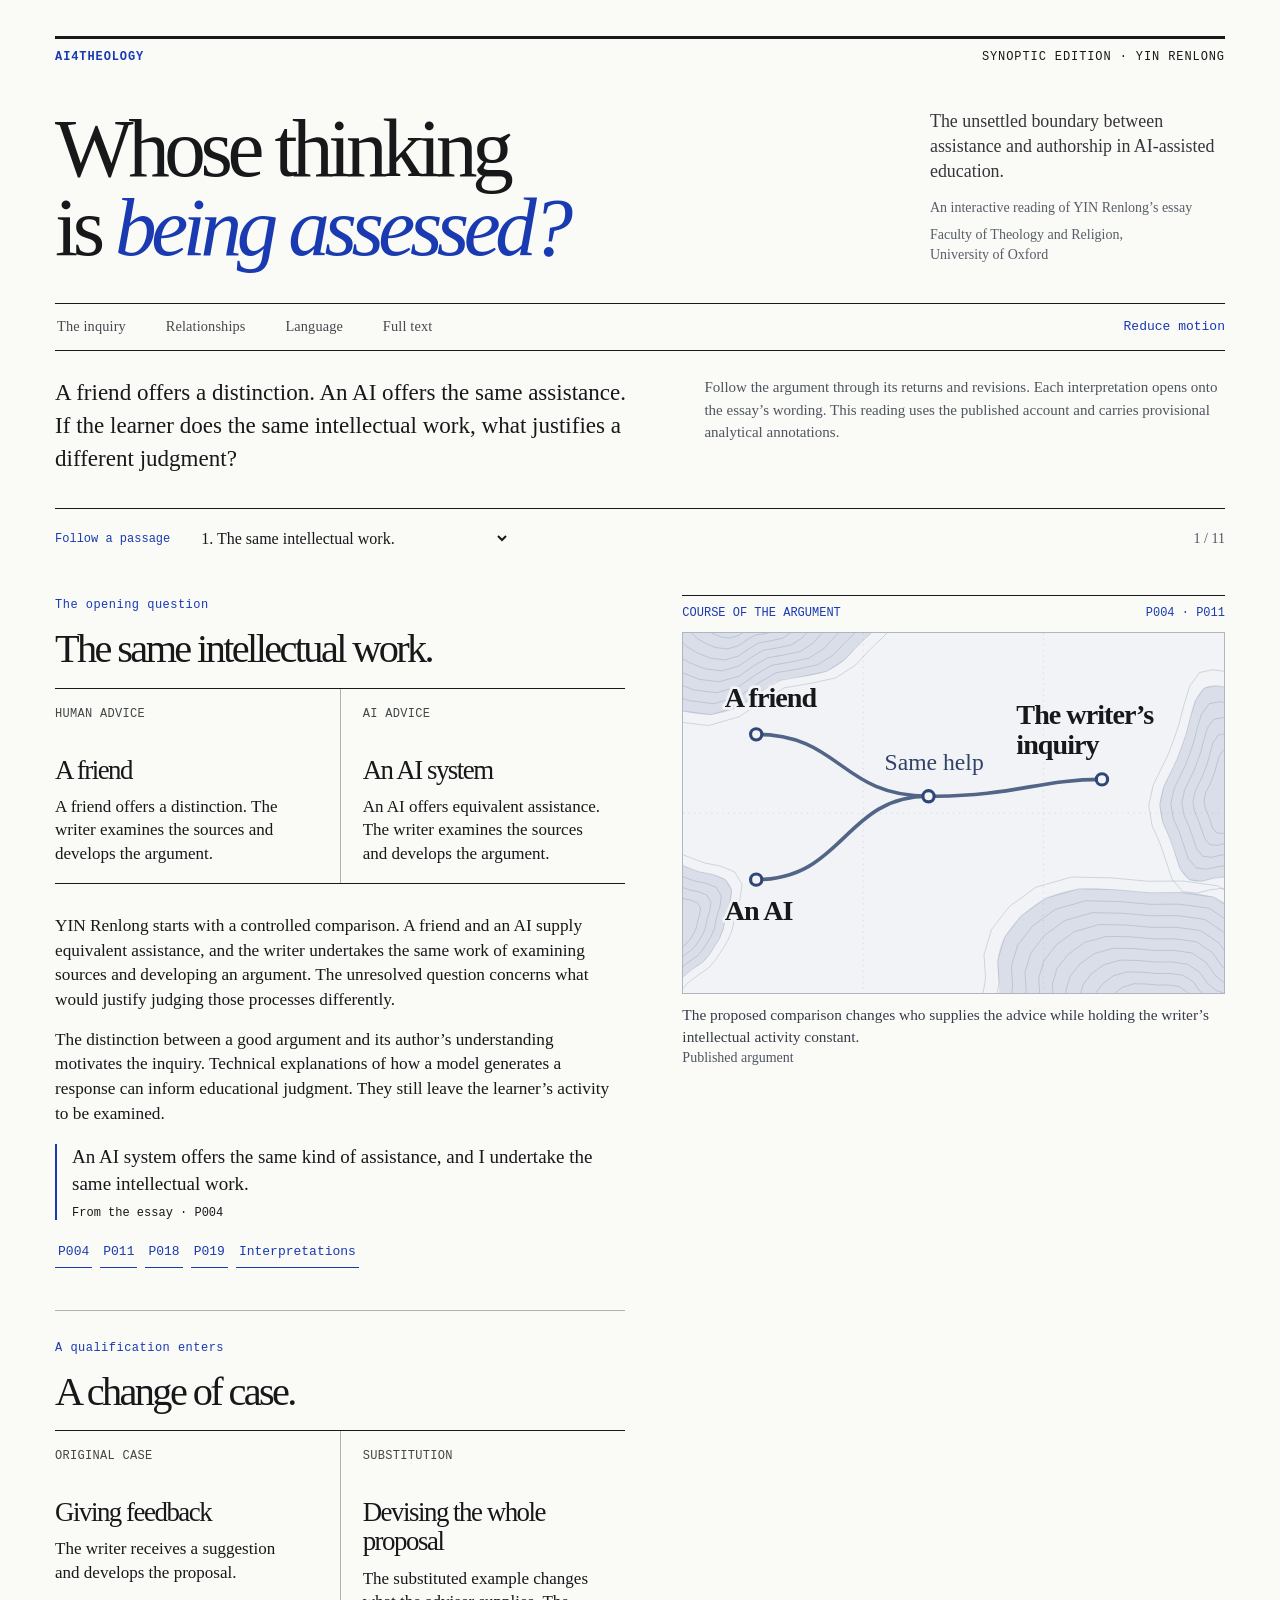
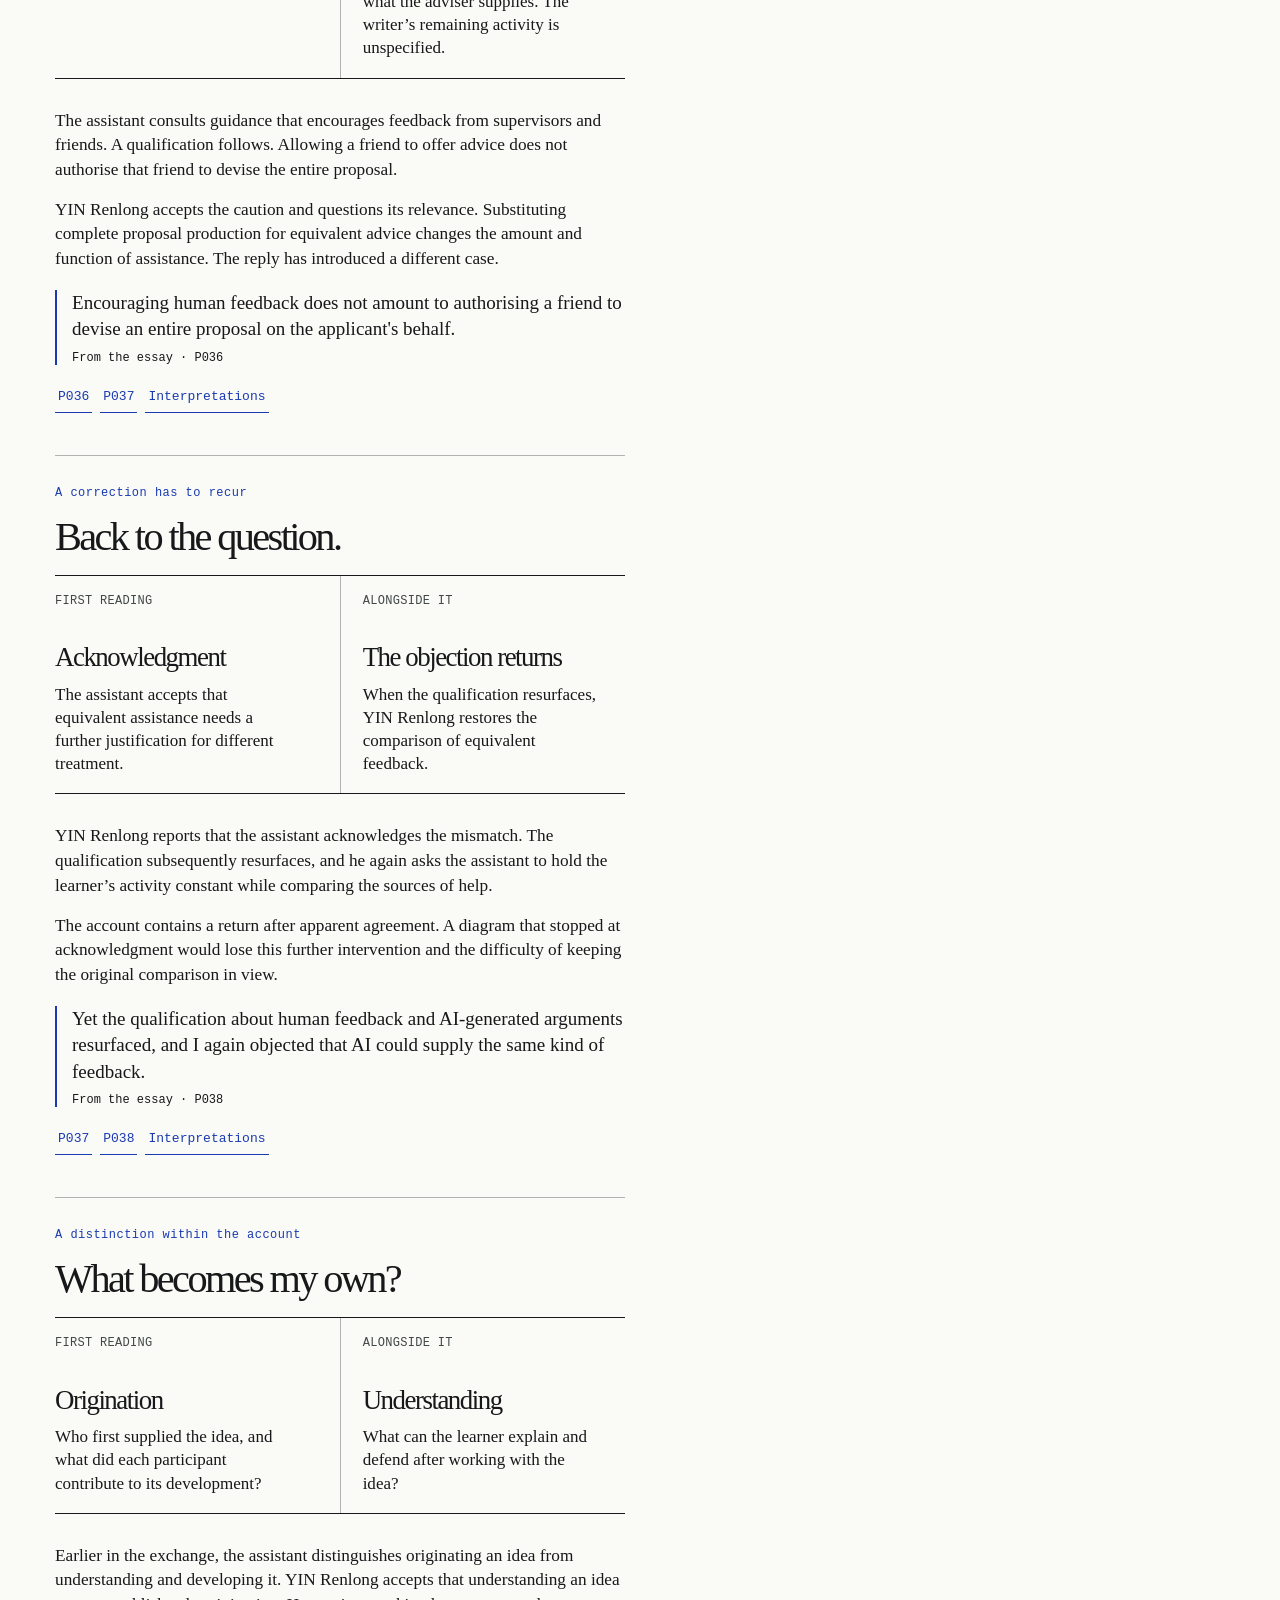
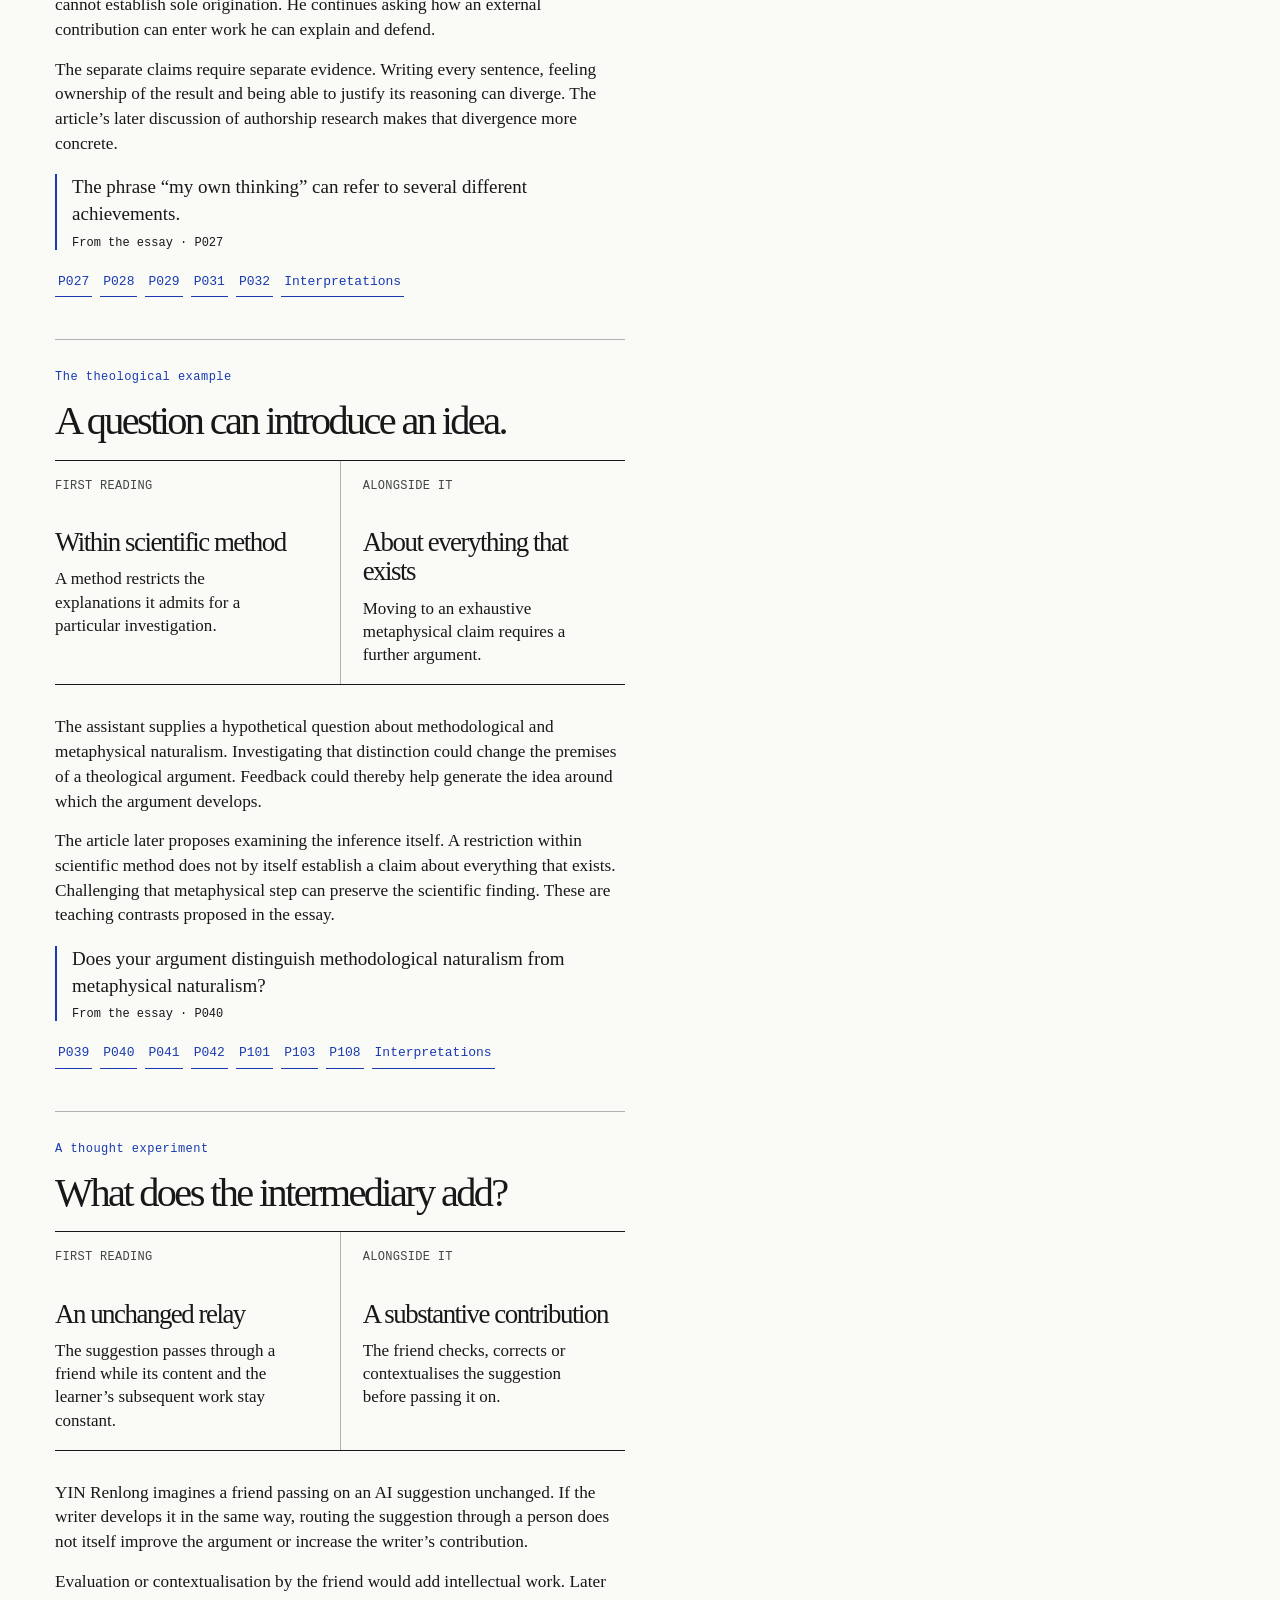
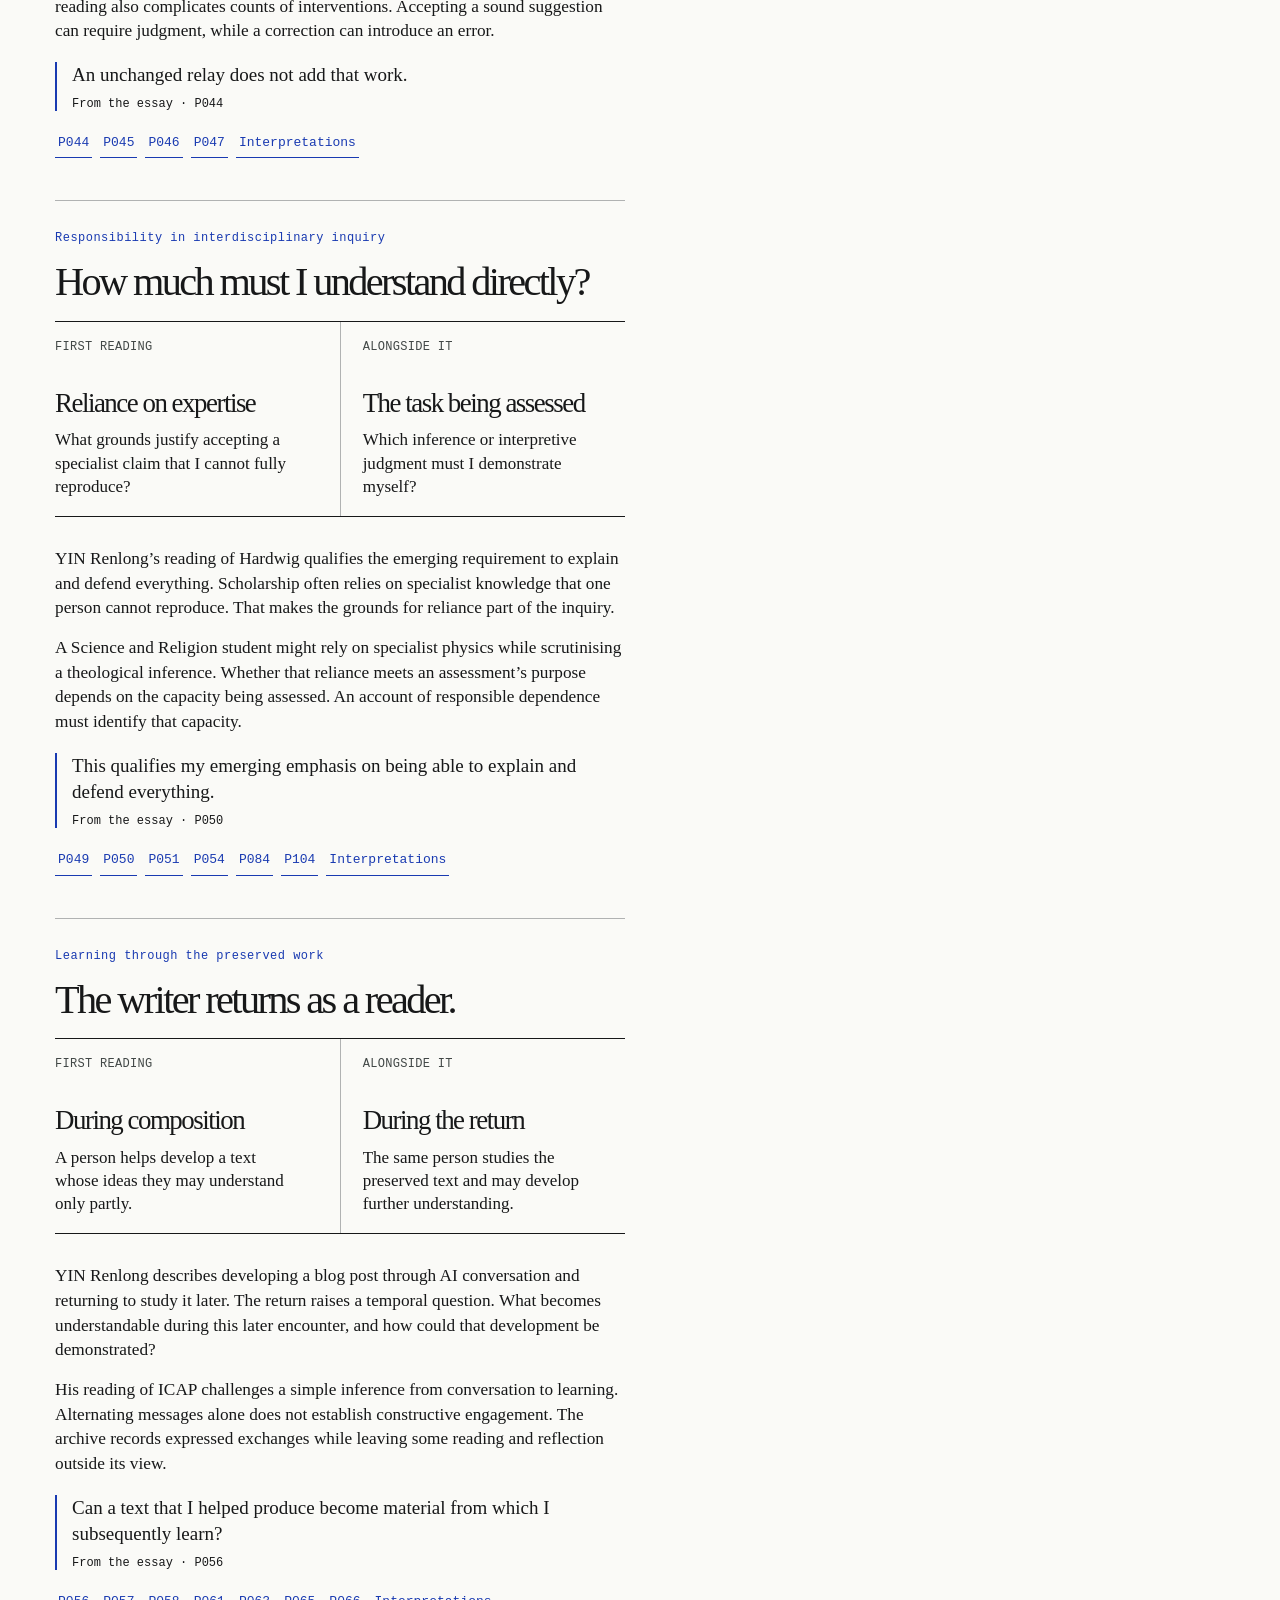
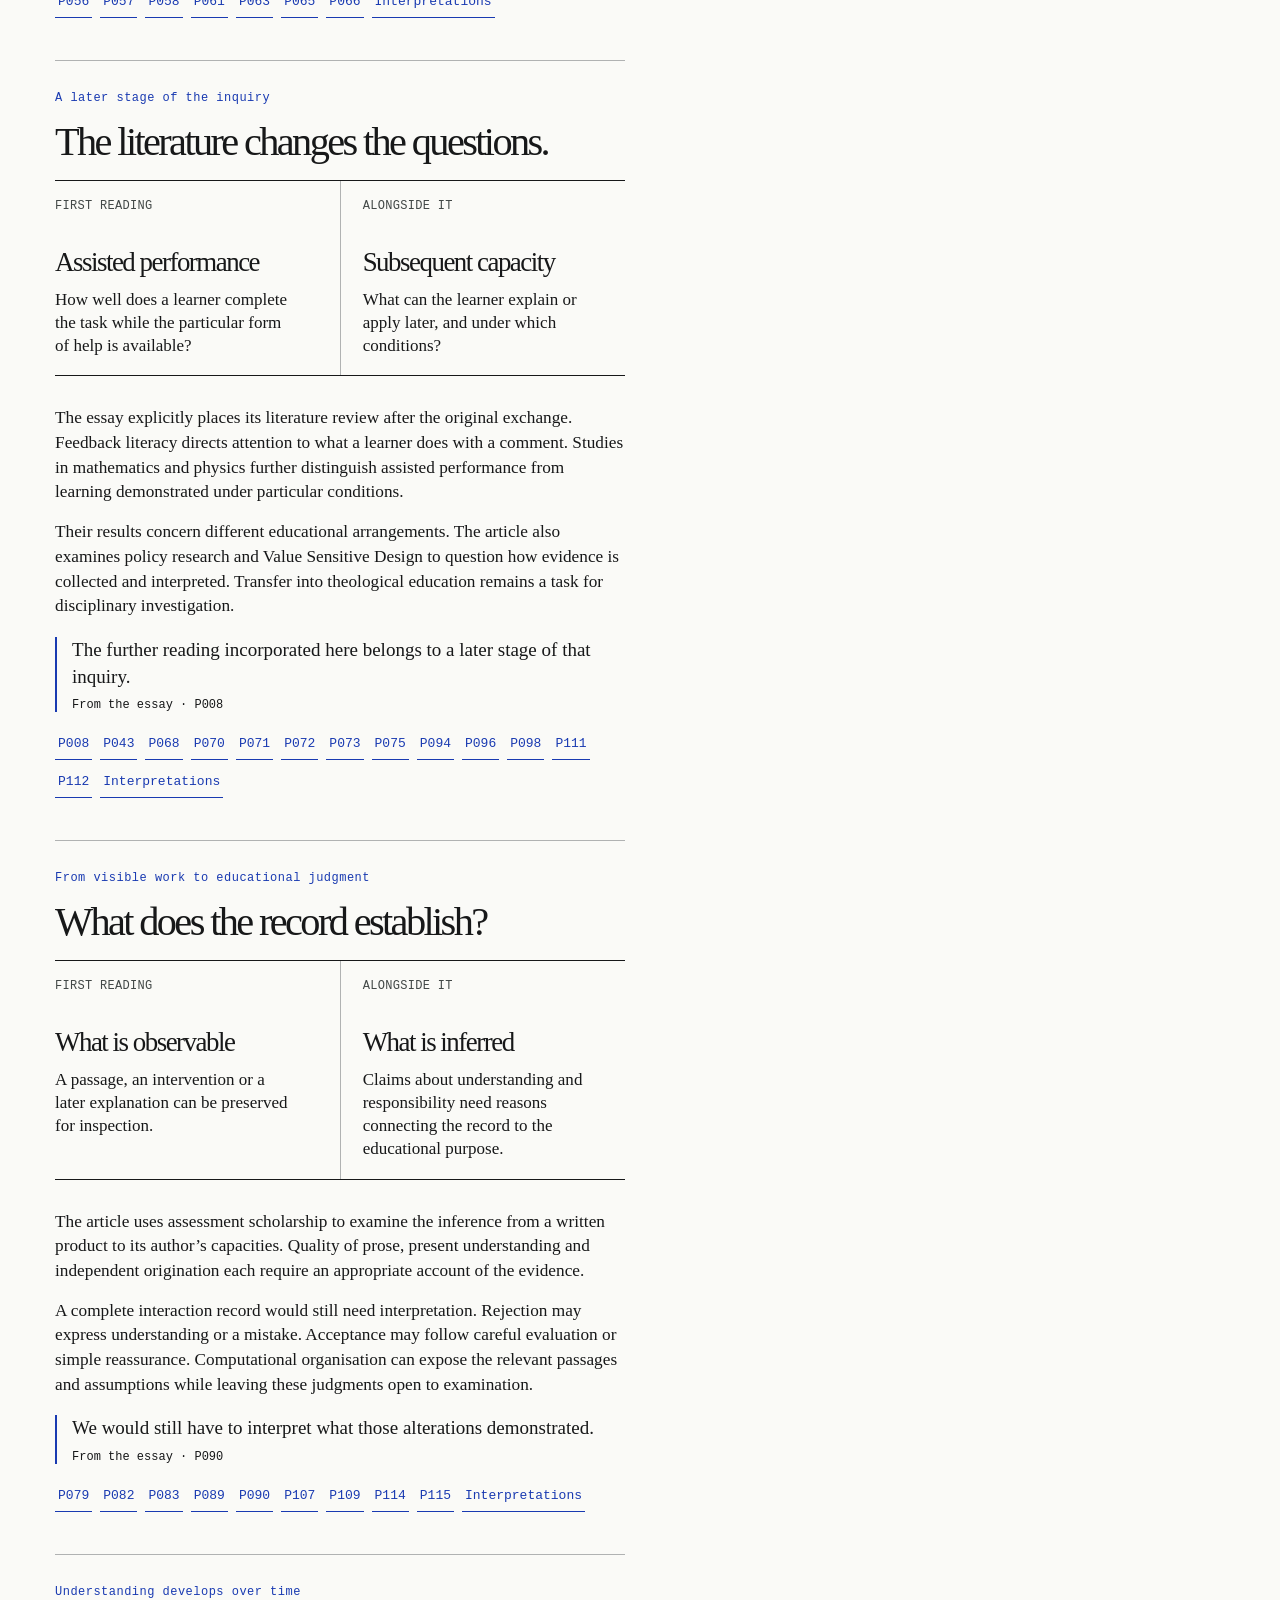
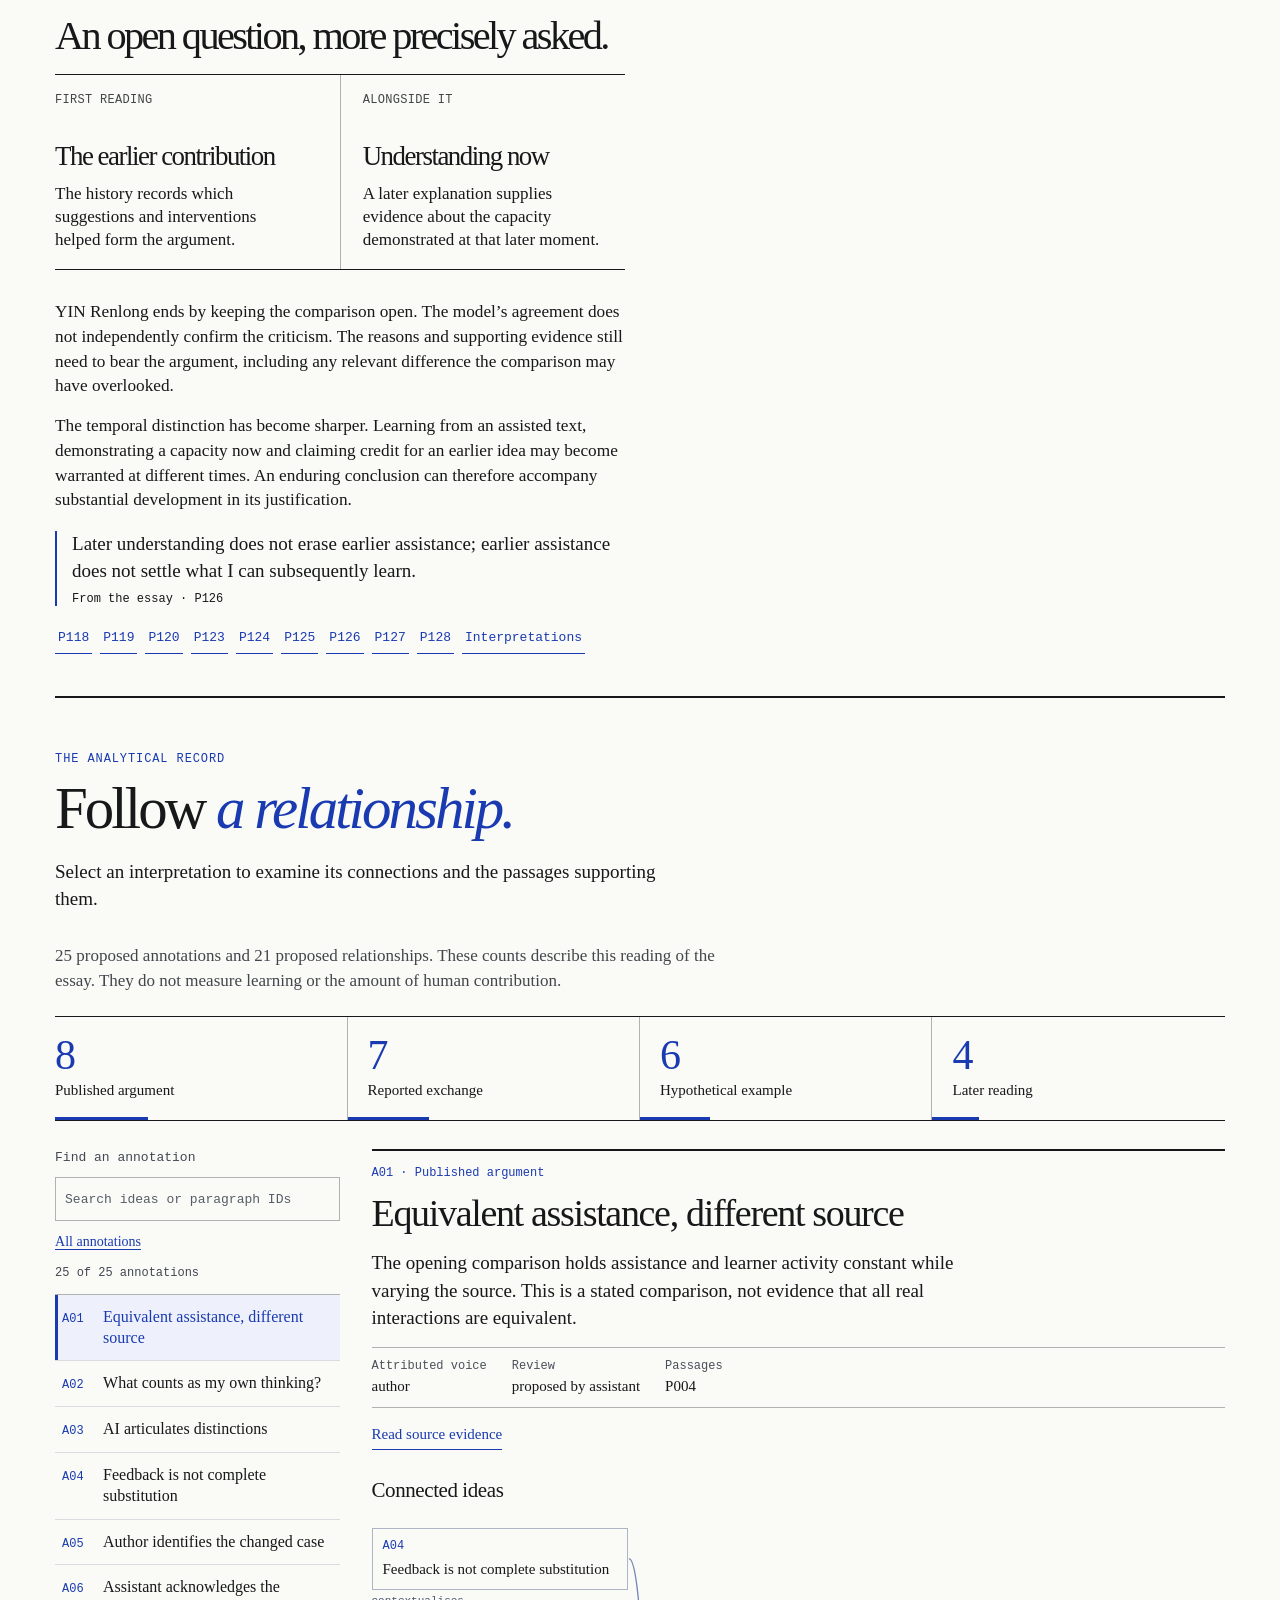
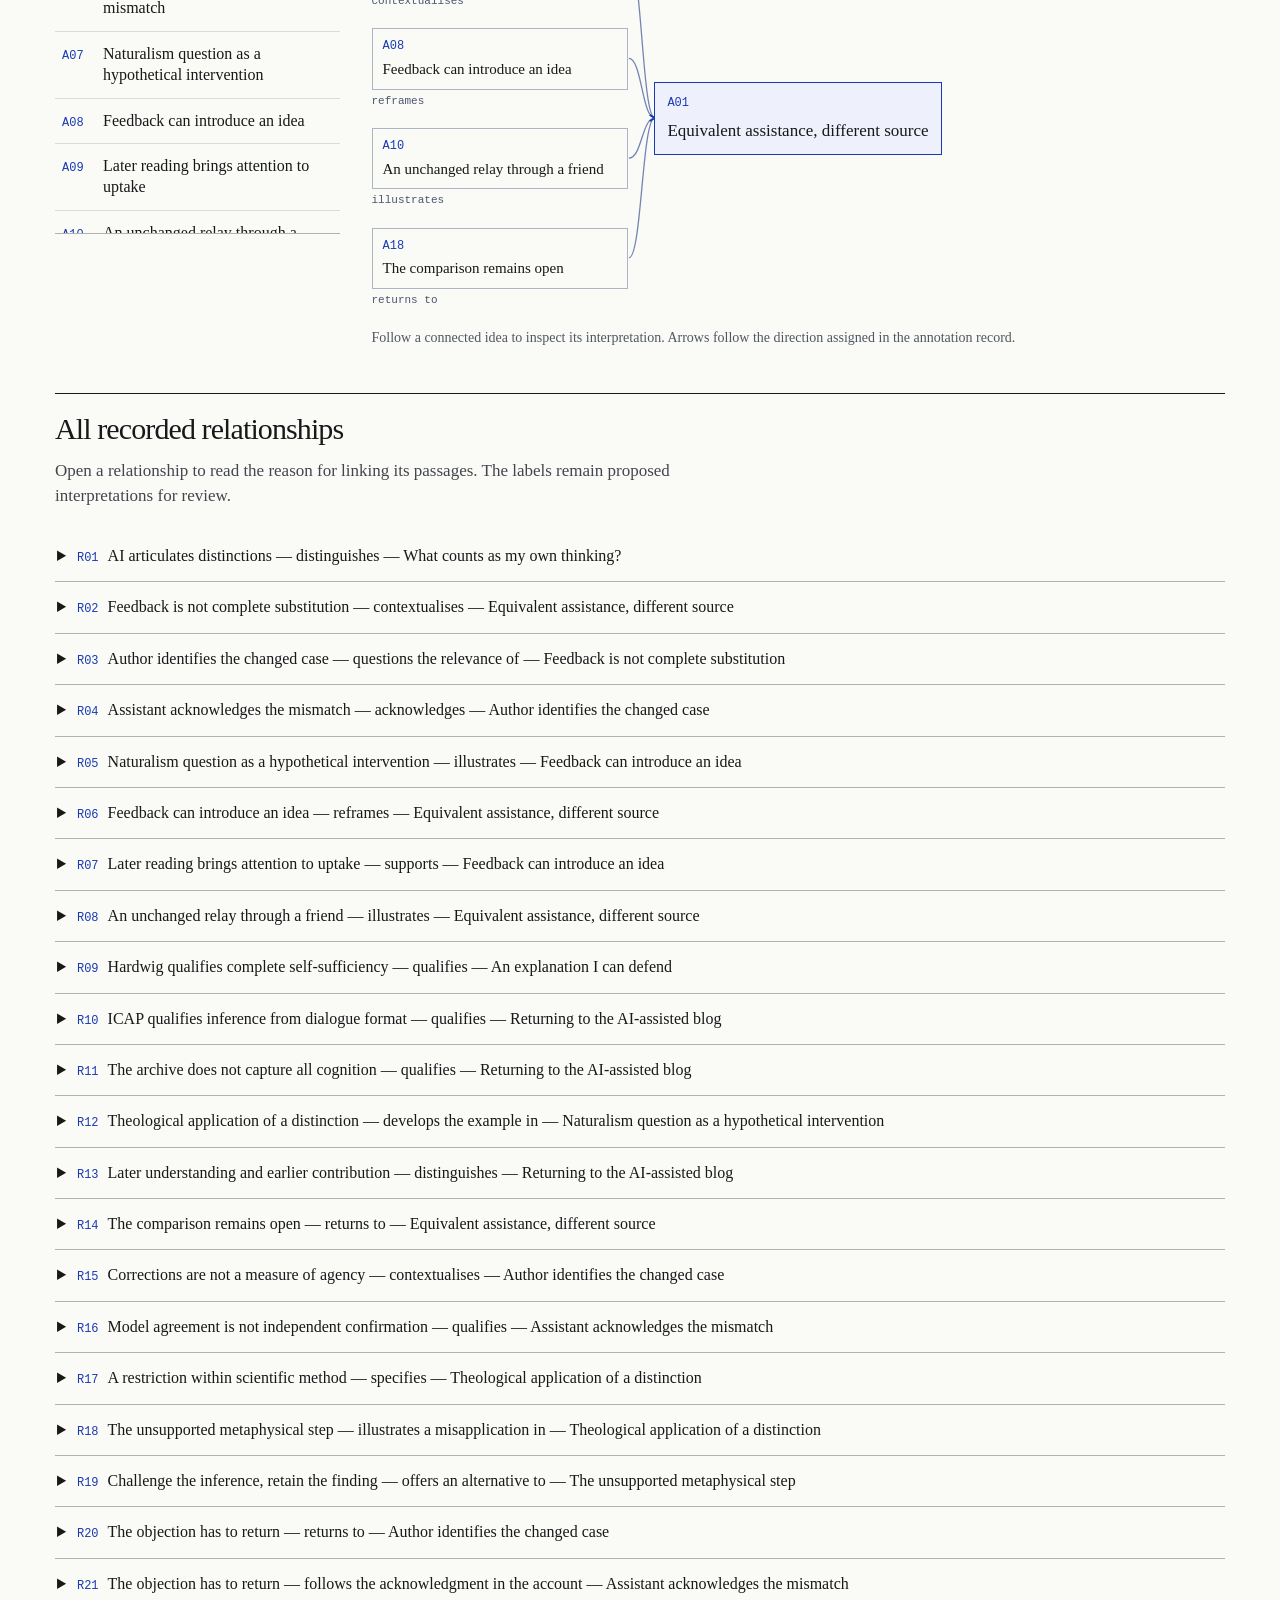
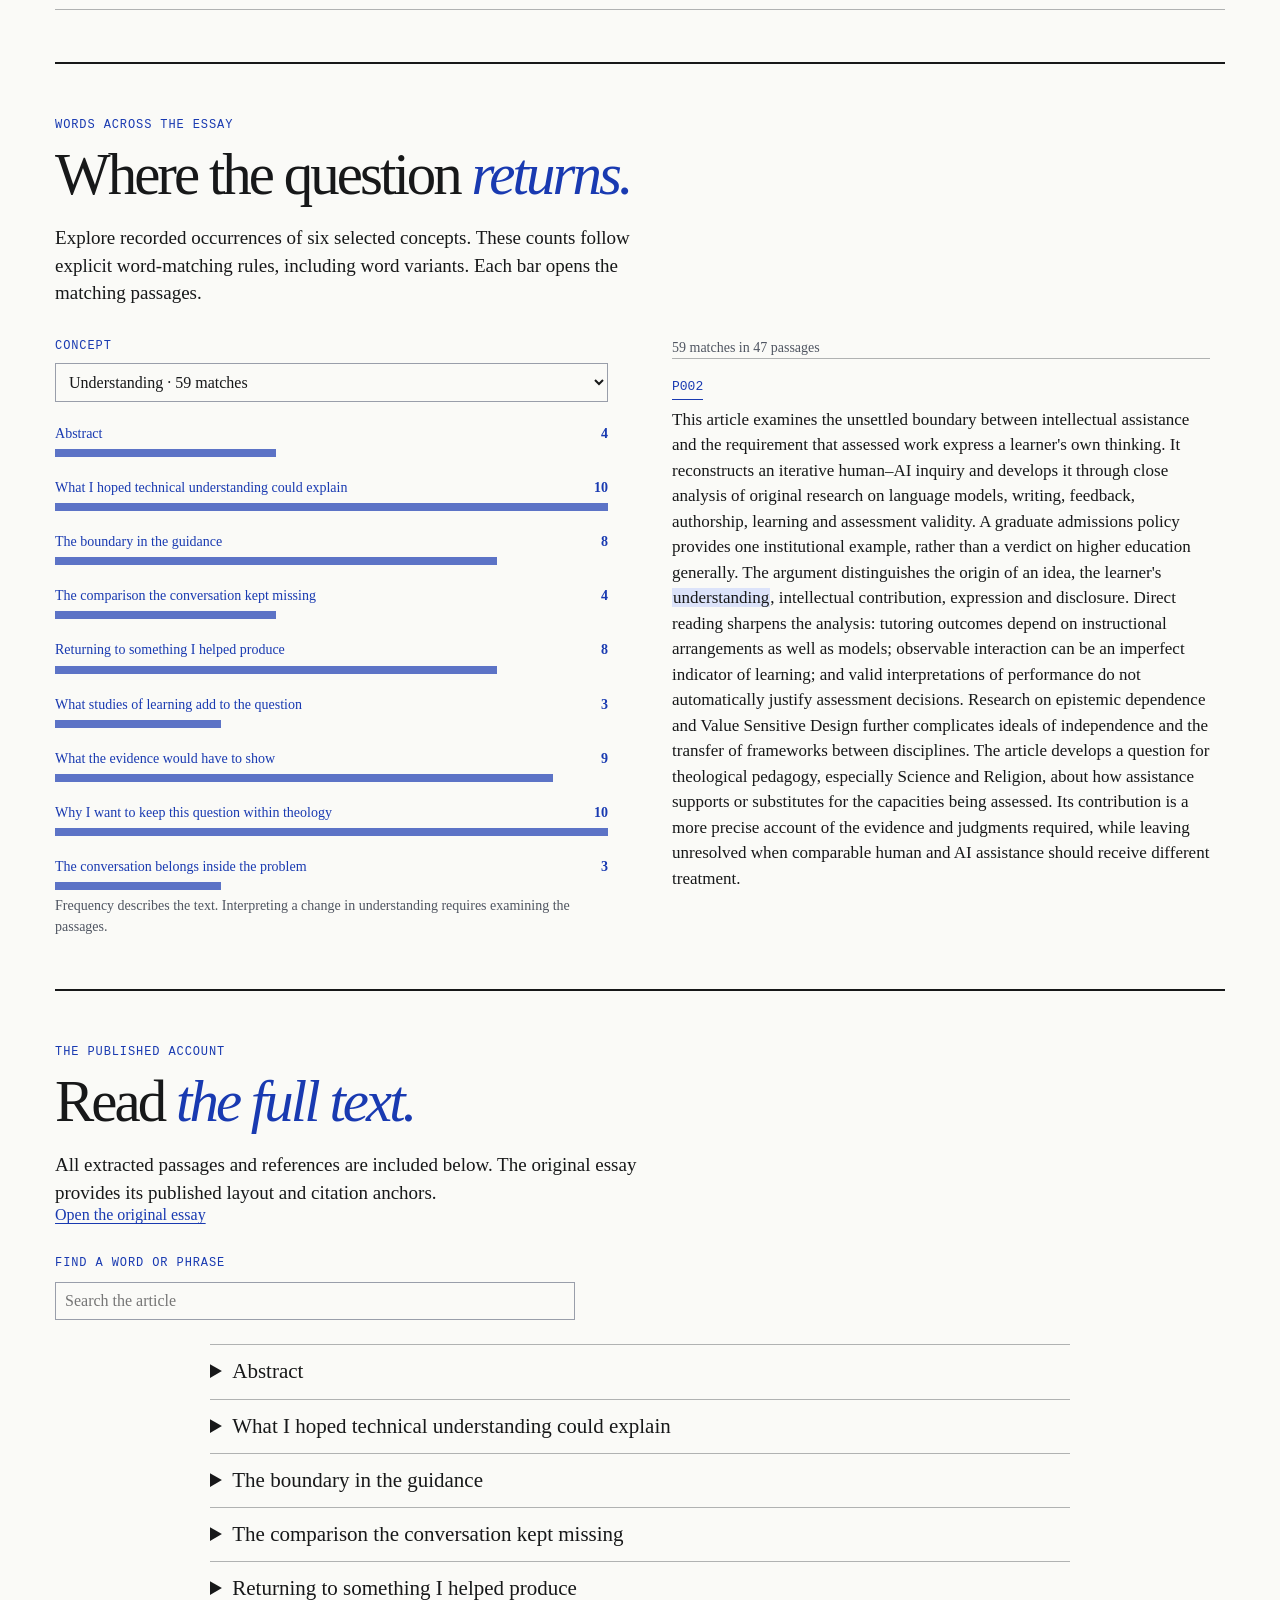
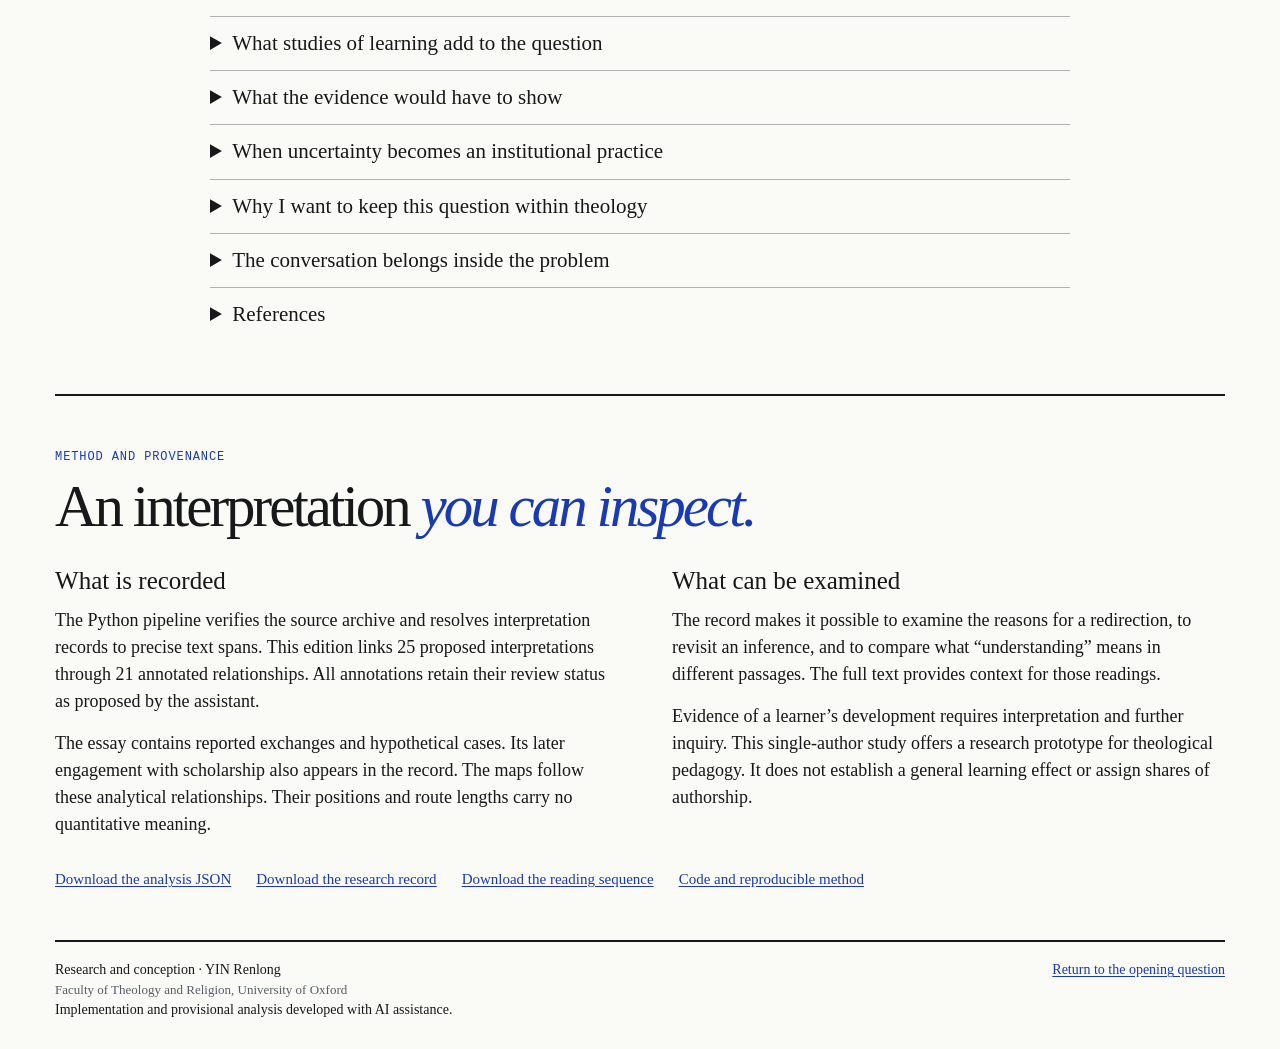
==== commit 57dd0629: "Publish complete synoptic edition with inquiry maps" ====
--- a/site/index.html
+++ b/site/index.html
@@ -1,12 +1,12 @@
-<!doctype html><html lang="en"><head><meta charset="utf-8"><meta name="viewport" content="width=device-width,initial-scale=1"><meta name="theme-color" content="#fafaf7"><meta name="description" content="An interactive synoptic edition of Renlong Yin’s inquiry into assistance, authorship and theological understanding."><title>Whose Thinking Is Being Assessed? · AI4Theology</title><link rel="icon" href="favicon.svg" type="image/svg+xml"><link rel="stylesheet" href="edition.css"><link rel="stylesheet" href="edition-maps.css"><link rel="stylesheet" href="edition-explorer.css"><script defer src="vendor/gsap.min.js"></script><script type="module" src="edition.js"></script></head><body><a class="skip" href="#inquiry">Skip to the inquiry</a>
-<main class="edition synopsis" id="top"><div class="sy-run"><a href="#top"><b>AI4Theology</b></a><span>Synoptic Edition · YIN Renlong</span></div><header class="front"><h1>Whose thinking<br>is <em>being assessed?</em></h1><div class="byline"><p>The unsettled boundary between assistance and authorship in AI-assisted education.</p><p class="credit">An interactive reading of Renlong Yin’s essay</p></div></header>
+<!doctype html><html lang="en"><head><meta charset="utf-8"><meta name="viewport" content="width=device-width,initial-scale=1"><meta name="theme-color" content="#fafaf7"><meta name="description" content="An interactive synoptic edition of YIN Renlong’s inquiry into assistance, authorship and theological understanding."><title>Whose Thinking Is Being Assessed? · AI4Theology</title><link rel="icon" href="favicon.svg" type="image/svg+xml"><link rel="stylesheet" href="edition.css"><link rel="stylesheet" href="edition-maps.css"><link rel="stylesheet" href="edition-explorer.css"><script defer src="vendor/gsap.min.js"></script><script type="module" src="edition.js"></script></head><body><a class="skip" href="#inquiry">Skip to the inquiry</a>
+<main class="edition synopsis" id="top"><div class="sy-run"><a href="#top"><b>AI4Theology</b></a><span>Synoptic Edition · YIN Renlong</span></div><header class="front"><h1>Whose thinking<br>is <em>being assessed?</em></h1><div class="byline"><p>The unsettled boundary between assistance and authorship in AI-assisted education.</p><p class="credit">An interactive reading of YIN Renlong’s essay</p><p class="affiliation">Faculty of Theology and Religion,<br>University of Oxford</p></div></header>
 <nav class="reader-nav" aria-label="Main navigation"><a href="#inquiry">The inquiry</a><a href="#relationships">Relationships</a><a href="#language">Language</a><a href="#article">Full text</a><button id="motion" type="button" aria-pressed="false">Reduce motion</button></nav>
 <div class="intro"><p>A friend offers a distinction. An AI offers the same assistance. If the learner does the same intellectual work, what justifies a different judgment?</p><p class="note">Follow the argument through its returns and revisions. Each interpretation opens onto the essay’s wording. This reading uses the published account and carries provisional analytical annotations.</p></div>
-<section id="inquiry" aria-label="Development of the inquiry"><div class="chapter-nav"><label for="chapter-select">Follow a passage</label><select id="chapter-select"><option value="comparison">1. The same intellectual work.</option><option value="changed-case">2. A change of case.</option><option value="return">3. Back to the question.</option><option value="whose-understanding">4. What becomes my own?</option><option value="naturalism">5. A question can introduce an idea.</option><option value="intermediary">6. What does the intermediary add?</option><option value="dependence">7. How much must I understand directly?</option><option value="returning-reader">8. The writer returns as a reader.</option><option value="later-reading">9. The literature changes the questions.</option><option value="evidence">10. What does the record establish?</option><option value="open-question">11. An open question, more precisely asked.</option></select><span id="progress" class="note" aria-live="off"></span></div><div class="reading"><div class="episodes"><article class="episode" id="comparison" data-chapter="0" aria-labelledby="h-comparison"><p class="chapter-kicker">The opening question</p><header class="sy-heading"><h2 id="h-comparison">The same intellectual work.</h2></header><div class="sy-pages"><section class="sy-leaf"><div class="sy-page">Human advice</div><h3 data-ink>A friend</h3><p>A friend offers a distinction. The writer examines the sources and develops the argument.</p></section><section class="sy-leaf"><div class="sy-page">AI advice</div><h3 data-ink>An AI system</h3><p>An AI offers equivalent assistance. The writer examines the sources and develops the argument.</p></section></div><div class="sy-note"><p>Yin starts with a controlled comparison. A friend and an AI supply equivalent assistance, and the writer undertakes the same work of examining sources and developing an argument. The unresolved question concerns what would justify judging those processes differently.</p><p>The distinction between a good argument and its author’s understanding motivates the inquiry. Technical explanations of how a model generates a response can inform educational judgment. They still leave the learner’s activity to be examined.</p></div><blockquote>An AI system offers the same kind of assistance, and I undertake the same intellectual work.<cite>From the essay · P004</cite></blockquote><div class="source-list" aria-label="Source paragraphs"><button type="button" data-paragraph="P004">P004</button><button type="button" data-paragraph="P011">P011</button><button type="button" data-paragraph="P018">P018</button><button type="button" data-paragraph="P019">P019</button><button type="button" data-nodes="A01">Interpretations</button></div><div class="mobile-map"></div></article><article class="episode" id="changed-case" data-chapter="1" aria-labelledby="h-changed-case"><p class="chapter-kicker">A qualification enters</p><header class="sy-heading"><h2 id="h-changed-case">A change of case.</h2></header><div class="sy-pages"><section class="sy-leaf"><div class="sy-page">Original case</div><h3 data-ink>Giving feedback</h3><p>The writer receives a suggestion and develops the proposal.</p></section><section class="sy-leaf"><div class="sy-page">Substitution</div><h3 data-ink>Devising the whole proposal</h3><p>The substituted example changes what the adviser supplies. The writer’s remaining activity is unspecified.</p></section></div><div class="sy-note"><p>The assistant consults guidance that encourages feedback from supervisors and friends. A qualification follows. Allowing a friend to offer advice does not authorise that friend to devise the entire proposal.</p><p>Yin accepts the caution and questions its relevance. Substituting complete proposal production for equivalent advice changes the amount and function of assistance. The reply has introduced a different case.</p></div><blockquote>Encouraging human feedback does not amount to authorising a friend to devise an entire proposal on the applicant&#x27;s behalf.<cite>From the essay · P036</cite></blockquote><div class="source-list" aria-label="Source paragraphs"><button type="button" data-paragraph="P036">P036</button><button type="button" data-paragraph="P037">P037</button><button type="button" data-nodes="A04,A05">Interpretations</button></div><div class="mobile-map"></div></article><article class="episode" id="return" data-chapter="2" aria-labelledby="h-return"><p class="chapter-kicker">A correction has to recur</p><header class="sy-heading"><h2 id="h-return">Back to the question.</h2></header><div class="sy-pages"><section class="sy-leaf"><div class="sy-page">First reading</div><h3 data-ink>Acknowledgment</h3><p>The assistant accepts that equivalent assistance needs a further justification for different treatment.</p></section><section class="sy-leaf"><div class="sy-page">Alongside it</div><h3 data-ink>The objection returns</h3><p>When the qualification resurfaces, Yin restores the comparison of equivalent feedback.</p></section></div><div class="sy-note"><p>Yin reports that the assistant acknowledges the mismatch. The qualification subsequently resurfaces, and he again asks the assistant to hold the learner’s activity constant while comparing the sources of help.</p><p>The account contains a return after apparent agreement. A diagram that stopped at acknowledgment would lose this further intervention and the difficulty of keeping the original comparison in view.</p></div><blockquote>Yet the qualification about human feedback and AI-generated arguments resurfaced, and I again objected that AI could supply the same kind of feedback.<cite>From the essay · P038</cite></blockquote><div class="source-list" aria-label="Source paragraphs"><button type="button" data-paragraph="P037">P037</button><button type="button" data-paragraph="P038">P038</button><button type="button" data-nodes="A05,A06,A25">Interpretations</button></div><div class="mobile-map"></div></article><article class="episode" id="whose-understanding" data-chapter="3" aria-labelledby="h-whose-understanding"><p class="chapter-kicker">A distinction within the account</p><header class="sy-heading"><h2 id="h-whose-understanding">What becomes my own?</h2></header><div class="sy-pages"><section class="sy-leaf"><div class="sy-page">First reading</div><h3 data-ink>Origination</h3><p>Who first supplied the idea, and what did each participant contribute to its development?</p></section><section class="sy-leaf"><div class="sy-page">Alongside it</div><h3 data-ink>Understanding</h3><p>What can the learner explain and defend after working with the idea?</p></section></div><div class="sy-note"><p>Earlier in the exchange, the assistant distinguishes originating an idea from understanding and developing it. Yin accepts that understanding an idea cannot establish sole origination. He continues asking how an external contribution can enter work he can explain and defend.</p><p>The separate claims require separate evidence. Writing every sentence, feeling ownership of the result and being able to justify its reasoning can diverge. The article’s later discussion of authorship research makes that divergence more concrete.</p></div><blockquote>The phrase “my own thinking” can refer to several different achievements.<cite>From the essay · P027</cite></blockquote><div class="source-list" aria-label="Source paragraphs"><button type="button" data-paragraph="P027">P027</button><button type="button" data-paragraph="P028">P028</button><button type="button" data-paragraph="P029">P029</button><button type="button" data-paragraph="P031">P031</button><button type="button" data-paragraph="P032">P032</button><button type="button" data-nodes="A02,A03,A11">Interpretations</button></div><div class="mobile-map"></div></article><article class="episode" id="naturalism" data-chapter="4" aria-labelledby="h-naturalism"><p class="chapter-kicker">The theological example</p><header class="sy-heading"><h2 id="h-naturalism">A question can introduce an idea.</h2></header><div class="sy-pages"><section class="sy-leaf"><div class="sy-page">First reading</div><h3 data-ink>Within scientific method</h3><p>A method restricts the explanations it admits for a particular investigation.</p></section><section class="sy-leaf"><div class="sy-page">Alongside it</div><h3 data-ink>About everything that exists</h3><p>Moving to an exhaustive metaphysical claim requires a further argument.</p></section></div><div class="sy-note"><p>The assistant supplies a hypothetical question about methodological and metaphysical naturalism. Investigating that distinction could change the premises of a theological argument. Feedback could thereby help generate the idea around which the argument develops.</p><p>The article later proposes examining the inference itself. A restriction within scientific method does not by itself establish a claim about everything that exists. Challenging that metaphysical step can preserve the scientific finding. These are teaching contrasts proposed in the essay.</p></div><blockquote>Does your argument distinguish methodological naturalism from metaphysical naturalism?<cite>From the essay · P040</cite></blockquote><div class="source-list" aria-label="Source paragraphs"><button type="button" data-paragraph="P039">P039</button><button type="button" data-paragraph="P040">P040</button><button type="button" data-paragraph="P041">P041</button><button type="button" data-paragraph="P042">P042</button><button type="button" data-paragraph="P101">P101</button><button type="button" data-paragraph="P103">P103</button><button type="button" data-paragraph="P108">P108</button><button type="button" data-nodes="A07,A08,A16,A22,A23,A24">Interpretations</button></div><div class="mobile-map"></div></article><article class="episode" id="intermediary" data-chapter="5" aria-labelledby="h-intermediary"><p class="chapter-kicker">A thought experiment</p><header class="sy-heading"><h2 id="h-intermediary">What does the intermediary add?</h2></header><div class="sy-pages"><section class="sy-leaf"><div class="sy-page">First reading</div><h3 data-ink>An unchanged relay</h3><p>The suggestion passes through a friend while its content and the learner’s subsequent work stay constant.</p></section><section class="sy-leaf"><div class="sy-page">Alongside it</div><h3 data-ink>A substantive contribution</h3><p>The friend checks, corrects or contextualises the suggestion before passing it on.</p></section></div><div class="sy-note"><p>Yin imagines a friend passing on an AI suggestion unchanged. If the writer develops it in the same way, routing the suggestion through a person does not itself improve the argument or increase the writer’s contribution.</p><p>Evaluation or contextualisation by the friend would add intellectual work. Later reading also complicates counts of interventions. Accepting a sound suggestion can require judgment, while a correction can introduce an error.</p></div><blockquote>An unchanged relay does not add that work.<cite>From the essay · P044</cite></blockquote><div class="source-list" aria-label="Source paragraphs"><button type="button" data-paragraph="P044">P044</button><button type="button" data-paragraph="P045">P045</button><button type="button" data-paragraph="P046">P046</button><button type="button" data-paragraph="P047">P047</button><button type="button" data-nodes="A10,A20">Interpretations</button></div><div class="mobile-map"></div></article><article class="episode" id="dependence" data-chapter="6" aria-labelledby="h-dependence"><p class="chapter-kicker">Responsibility in interdisciplinary inquiry</p><header class="sy-heading"><h2 id="h-dependence">How much must I understand directly?</h2></header><div class="sy-pages"><section class="sy-leaf"><div class="sy-page">First reading</div><h3 data-ink>Reliance on expertise</h3><p>What grounds justify accepting a specialist claim that I cannot fully reproduce?</p></section><section class="sy-leaf"><div class="sy-page">Alongside it</div><h3 data-ink>The task being assessed</h3><p>Which inference or interpretive judgment must I demonstrate myself?</p></section></div><div class="sy-note"><p>Yin’s reading of Hardwig qualifies the emerging requirement to explain and defend everything. Scholarship often relies on specialist knowledge that one person cannot reproduce. That makes the grounds for reliance part of the inquiry.</p><p>A Science and Religion student might rely on specialist physics while scrutinising a theological inference. Whether that reliance meets an assessment’s purpose depends on the capacity being assessed. An account of responsible dependence must identify that capacity.</p></div><blockquote>This qualifies my emerging emphasis on being able to explain and defend everything.<cite>From the essay · P050</cite></blockquote><div class="source-list" aria-label="Source paragraphs"><button type="button" data-paragraph="P049">P049</button><button type="button" data-paragraph="P050">P050</button><button type="button" data-paragraph="P051">P051</button><button type="button" data-paragraph="P054">P054</button><button type="button" data-paragraph="P084">P084</button><button type="button" data-paragraph="P104">P104</button><button type="button" data-nodes="A11,A12">Interpretations</button></div><div class="mobile-map"></div></article><article class="episode" id="returning-reader" data-chapter="7" aria-labelledby="h-returning-reader"><p class="chapter-kicker">Learning through the preserved work</p><header class="sy-heading"><h2 id="h-returning-reader">The writer returns as a reader.</h2></header><div class="sy-pages"><section class="sy-leaf"><div class="sy-page">First reading</div><h3 data-ink>During composition</h3><p>A person helps develop a text whose ideas they may understand only partly.</p></section><section class="sy-leaf"><div class="sy-page">Alongside it</div><h3 data-ink>During the return</h3><p>The same person studies the preserved text and may develop further understanding.</p></section></div><div class="sy-note"><p>Yin describes developing a blog post through AI conversation and returning to study it later. The return raises a temporal question. What becomes understandable during this later encounter, and how could that development be demonstrated?</p><p>His reading of ICAP challenges a simple inference from conversation to learning. Alternating messages alone does not establish constructive engagement. The archive records expressed exchanges while leaving some reading and reflection outside its view.</p></div><blockquote>Can a text that I helped produce become material from which I subsequently learn?<cite>From the essay · P056</cite></blockquote><div class="source-list" aria-label="Source paragraphs"><button type="button" data-paragraph="P056">P056</button><button type="button" data-paragraph="P057">P057</button><button type="button" data-paragraph="P058">P058</button><button type="button" data-paragraph="P061">P061</button><button type="button" data-paragraph="P063">P063</button><button type="button" data-paragraph="P065">P065</button><button type="button" data-paragraph="P066">P066</button><button type="button" data-nodes="A13,A14,A15">Interpretations</button></div><div class="mobile-map"></div></article><article class="episode" id="later-reading" data-chapter="8" aria-labelledby="h-later-reading"><p class="chapter-kicker">A later stage of the inquiry</p><header class="sy-heading"><h2 id="h-later-reading">The literature changes the questions.</h2></header><div class="sy-pages"><section class="sy-leaf"><div class="sy-page">First reading</div><h3 data-ink>Assisted performance</h3><p>How well does a learner complete the task while the particular form of help is available?</p></section><section class="sy-leaf"><div class="sy-page">Alongside it</div><h3 data-ink>Subsequent capacity</h3><p>What can the learner explain or apply later, and under which conditions?</p></section></div><div class="sy-note"><p>The essay explicitly places its literature review after the original exchange. Feedback literacy directs attention to what a learner does with a comment. Studies in mathematics and physics further distinguish assisted performance from learning demonstrated under particular conditions.</p><p>Their results concern different educational arrangements. The article also examines policy research and Value Sensitive Design to question how evidence is collected and interpreted. Transfer into theological education remains a task for disciplinary investigation.</p></div><blockquote>The further reading incorporated here belongs to a later stage of that inquiry.<cite>From the essay · P008</cite></blockquote><div class="source-list" aria-label="Source paragraphs"><button type="button" data-paragraph="P008">P008</button><button type="button" data-paragraph="P043">P043</button><button type="button" data-paragraph="P068">P068</button><button type="button" data-paragraph="P070">P070</button><button type="button" data-paragraph="P071">P071</button><button type="button" data-paragraph="P072">P072</button><button type="button" data-paragraph="P073">P073</button><button type="button" data-paragraph="P075">P075</button><button type="button" data-paragraph="P094">P094</button><button type="button" data-paragraph="P096">P096</button><button type="button" data-paragraph="P098">P098</button><button type="button" data-paragraph="P111">P111</button><button type="button" data-paragraph="P112">P112</button><button type="button" data-nodes="A09,A19">Interpretations</button></div><div class="mobile-map"></div></article><article class="episode" id="evidence" data-chapter="9" aria-labelledby="h-evidence"><p class="chapter-kicker">From visible work to educational judgment</p><header class="sy-heading"><h2 id="h-evidence">What does the record establish?</h2></header><div class="sy-pages"><section class="sy-leaf"><div class="sy-page">First reading</div><h3 data-ink>What is observable</h3><p>A passage, an intervention or a later explanation can be preserved for inspection.</p></section><section class="sy-leaf"><div class="sy-page">Alongside it</div><h3 data-ink>What is inferred</h3><p>Claims about understanding and responsibility need reasons connecting the record to the educational purpose.</p></section></div><div class="sy-note"><p>The article uses assessment scholarship to examine the inference from a written product to its author’s capacities. Quality of prose, present understanding and independent origination each require an appropriate account of the evidence.</p><p>A complete interaction record would still need interpretation. Rejection may express understanding or a mistake. Acceptance may follow careful evaluation or simple reassurance. Computational organisation can expose the relevant passages and assumptions while leaving these judgments open to examination.</p></div><blockquote>We would still have to interpret what those alterations demonstrated.<cite>From the essay · P090</cite></blockquote><div class="source-list" aria-label="Source paragraphs"><button type="button" data-paragraph="P079">P079</button><button type="button" data-paragraph="P082">P082</button><button type="button" data-paragraph="P083">P083</button><button type="button" data-paragraph="P089">P089</button><button type="button" data-paragraph="P090">P090</button><button type="button" data-paragraph="P107">P107</button><button type="button" data-paragraph="P109">P109</button><button type="button" data-paragraph="P114">P114</button><button type="button" data-paragraph="P115">P115</button><button type="button" data-nodes="A15,A16,A20">Interpretations</button></div><div class="mobile-map"></div></article><article class="episode" id="open-question" data-chapter="10" aria-labelledby="h-open-question"><p class="chapter-kicker">Understanding develops over time</p><header class="sy-heading"><h2 id="h-open-question">An open question, more precisely asked.</h2></header><div class="sy-pages"><section class="sy-leaf"><div class="sy-page">First reading</div><h3 data-ink>The earlier contribution</h3><p>The history records which suggestions and interventions helped form the argument.</p></section><section class="sy-leaf"><div class="sy-page">Alongside it</div><h3 data-ink>Understanding now</h3><p>A later explanation supplies evidence about the capacity demonstrated at that later moment.</p></section></div><div class="sy-note"><p>Yin ends by keeping the comparison open. The model’s agreement does not independently confirm the criticism. The reasons and supporting evidence still need to bear the argument, including any relevant difference the comparison may have overlooked.</p><p>The temporal distinction has become sharper. Learning from an assisted text, demonstrating a capacity now and claiming credit for an earlier idea may become warranted at different times. An enduring conclusion can therefore accompany substantial development in its justification.</p></div><blockquote>Later understanding does not erase earlier assistance; earlier assistance does not settle what I can subsequently learn.<cite>From the essay · P126</cite></blockquote><div class="source-list" aria-label="Source paragraphs"><button type="button" data-paragraph="P118">P118</button><button type="button" data-paragraph="P119">P119</button><button type="button" data-paragraph="P120">P120</button><button type="button" data-paragraph="P123">P123</button><button type="button" data-paragraph="P124">P124</button><button type="button" data-paragraph="P125">P125</button><button type="button" data-paragraph="P126">P126</button><button type="button" data-paragraph="P127">P127</button><button type="button" data-paragraph="P128">P128</button><button type="button" data-nodes="A17,A18,A21">Interpretations</button></div><div class="mobile-map"></div></article></div><aside class="map-aside" aria-label="Current argument diagram"><div class="map-label"><span>Course of the argument</span><span id="map-ref"></span></div><div id="map-holder"></div><p id="map-basis" class="note"></p></aside></div></section>
+<section id="inquiry" aria-label="Development of the inquiry"><div class="chapter-nav"><label for="chapter-select">Follow a passage</label><select id="chapter-select"><option value="comparison">1. The same intellectual work.</option><option value="changed-case">2. A change of case.</option><option value="return">3. Back to the question.</option><option value="whose-understanding">4. What becomes my own?</option><option value="naturalism">5. A question can introduce an idea.</option><option value="intermediary">6. What does the intermediary add?</option><option value="dependence">7. How much must I understand directly?</option><option value="returning-reader">8. The writer returns as a reader.</option><option value="later-reading">9. The literature changes the questions.</option><option value="evidence">10. What does the record establish?</option><option value="open-question">11. An open question, more precisely asked.</option></select><span id="progress" class="note" aria-live="off"></span></div><div class="reading"><div class="episodes"><article class="episode" id="comparison" data-chapter="0" aria-labelledby="h-comparison"><p class="chapter-kicker">The opening question</p><header class="sy-heading"><h2 id="h-comparison">The same intellectual work.</h2></header><div class="sy-pages"><section class="sy-leaf"><div class="sy-page">Human advice</div><h3 data-ink>A friend</h3><p>A friend offers a distinction. The writer examines the sources and develops the argument.</p></section><section class="sy-leaf"><div class="sy-page">AI advice</div><h3 data-ink>An AI system</h3><p>An AI offers equivalent assistance. The writer examines the sources and develops the argument.</p></section></div><div class="sy-note"><p>YIN Renlong starts with a controlled comparison. A friend and an AI supply equivalent assistance, and the writer undertakes the same work of examining sources and developing an argument. The unresolved question concerns what would justify judging those processes differently.</p><p>The distinction between a good argument and its author’s understanding motivates the inquiry. Technical explanations of how a model generates a response can inform educational judgment. They still leave the learner’s activity to be examined.</p></div><blockquote>An AI system offers the same kind of assistance, and I undertake the same intellectual work.<cite>From the essay · P004</cite></blockquote><div class="source-list" aria-label="Source paragraphs"><button type="button" data-paragraph="P004">P004</button><button type="button" data-paragraph="P011">P011</button><button type="button" data-paragraph="P018">P018</button><button type="button" data-paragraph="P019">P019</button><button type="button" data-nodes="A01">Interpretations</button></div><div class="mobile-map"></div></article><article class="episode" id="changed-case" data-chapter="1" aria-labelledby="h-changed-case"><p class="chapter-kicker">A qualification enters</p><header class="sy-heading"><h2 id="h-changed-case">A change of case.</h2></header><div class="sy-pages"><section class="sy-leaf"><div class="sy-page">Original case</div><h3 data-ink>Giving feedback</h3><p>The writer receives a suggestion and develops the proposal.</p></section><section class="sy-leaf"><div class="sy-page">Substitution</div><h3 data-ink>Devising the whole proposal</h3><p>The substituted example changes what the adviser supplies. The writer’s remaining activity is unspecified.</p></section></div><div class="sy-note"><p>The assistant consults guidance that encourages feedback from supervisors and friends. A qualification follows. Allowing a friend to offer advice does not authorise that friend to devise the entire proposal.</p><p>YIN Renlong accepts the caution and questions its relevance. Substituting complete proposal production for equivalent advice changes the amount and function of assistance. The reply has introduced a different case.</p></div><blockquote>Encouraging human feedback does not amount to authorising a friend to devise an entire proposal on the applicant&#x27;s behalf.<cite>From the essay · P036</cite></blockquote><div class="source-list" aria-label="Source paragraphs"><button type="button" data-paragraph="P036">P036</button><button type="button" data-paragraph="P037">P037</button><button type="button" data-nodes="A04,A05">Interpretations</button></div><div class="mobile-map"></div></article><article class="episode" id="return" data-chapter="2" aria-labelledby="h-return"><p class="chapter-kicker">A correction has to recur</p><header class="sy-heading"><h2 id="h-return">Back to the question.</h2></header><div class="sy-pages"><section class="sy-leaf"><div class="sy-page">First reading</div><h3 data-ink>Acknowledgment</h3><p>The assistant accepts that equivalent assistance needs a further justification for different treatment.</p></section><section class="sy-leaf"><div class="sy-page">Alongside it</div><h3 data-ink>The objection returns</h3><p>When the qualification resurfaces, YIN Renlong restores the comparison of equivalent feedback.</p></section></div><div class="sy-note"><p>YIN Renlong reports that the assistant acknowledges the mismatch. The qualification subsequently resurfaces, and he again asks the assistant to hold the learner’s activity constant while comparing the sources of help.</p><p>The account contains a return after apparent agreement. A diagram that stopped at acknowledgment would lose this further intervention and the difficulty of keeping the original comparison in view.</p></div><blockquote>Yet the qualification about human feedback and AI-generated arguments resurfaced, and I again objected that AI could supply the same kind of feedback.<cite>From the essay · P038</cite></blockquote><div class="source-list" aria-label="Source paragraphs"><button type="button" data-paragraph="P037">P037</button><button type="button" data-paragraph="P038">P038</button><button type="button" data-nodes="A05,A06,A25">Interpretations</button></div><div class="mobile-map"></div></article><article class="episode" id="whose-understanding" data-chapter="3" aria-labelledby="h-whose-understanding"><p class="chapter-kicker">A distinction within the account</p><header class="sy-heading"><h2 id="h-whose-understanding">What becomes my own?</h2></header><div class="sy-pages"><section class="sy-leaf"><div class="sy-page">First reading</div><h3 data-ink>Origination</h3><p>Who first supplied the idea, and what did each participant contribute to its development?</p></section><section class="sy-leaf"><div class="sy-page">Alongside it</div><h3 data-ink>Understanding</h3><p>What can the learner explain and defend after working with the idea?</p></section></div><div class="sy-note"><p>Earlier in the exchange, the assistant distinguishes originating an idea from understanding and developing it. YIN Renlong accepts that understanding an idea cannot establish sole origination. He continues asking how an external contribution can enter work he can explain and defend.</p><p>The separate claims require separate evidence. Writing every sentence, feeling ownership of the result and being able to justify its reasoning can diverge. The article’s later discussion of authorship research makes that divergence more concrete.</p></div><blockquote>The phrase “my own thinking” can refer to several different achievements.<cite>From the essay · P027</cite></blockquote><div class="source-list" aria-label="Source paragraphs"><button type="button" data-paragraph="P027">P027</button><button type="button" data-paragraph="P028">P028</button><button type="button" data-paragraph="P029">P029</button><button type="button" data-paragraph="P031">P031</button><button type="button" data-paragraph="P032">P032</button><button type="button" data-nodes="A02,A03,A11">Interpretations</button></div><div class="mobile-map"></div></article><article class="episode" id="naturalism" data-chapter="4" aria-labelledby="h-naturalism"><p class="chapter-kicker">The theological example</p><header class="sy-heading"><h2 id="h-naturalism">A question can introduce an idea.</h2></header><div class="sy-pages"><section class="sy-leaf"><div class="sy-page">First reading</div><h3 data-ink>Within scientific method</h3><p>A method restricts the explanations it admits for a particular investigation.</p></section><section class="sy-leaf"><div class="sy-page">Alongside it</div><h3 data-ink>About everything that exists</h3><p>Moving to an exhaustive metaphysical claim requires a further argument.</p></section></div><div class="sy-note"><p>The assistant supplies a hypothetical question about methodological and metaphysical naturalism. Investigating that distinction could change the premises of a theological argument. Feedback could thereby help generate the idea around which the argument develops.</p><p>The article later proposes examining the inference itself. A restriction within scientific method does not by itself establish a claim about everything that exists. Challenging that metaphysical step can preserve the scientific finding. These are teaching contrasts proposed in the essay.</p></div><blockquote>Does your argument distinguish methodological naturalism from metaphysical naturalism?<cite>From the essay · P040</cite></blockquote><div class="source-list" aria-label="Source paragraphs"><button type="button" data-paragraph="P039">P039</button><button type="button" data-paragraph="P040">P040</button><button type="button" data-paragraph="P041">P041</button><button type="button" data-paragraph="P042">P042</button><button type="button" data-paragraph="P101">P101</button><button type="button" data-paragraph="P103">P103</button><button type="button" data-paragraph="P108">P108</button><button type="button" data-nodes="A07,A08,A16,A22,A23,A24">Interpretations</button></div><div class="mobile-map"></div></article><article class="episode" id="intermediary" data-chapter="5" aria-labelledby="h-intermediary"><p class="chapter-kicker">A thought experiment</p><header class="sy-heading"><h2 id="h-intermediary">What does the intermediary add?</h2></header><div class="sy-pages"><section class="sy-leaf"><div class="sy-page">First reading</div><h3 data-ink>An unchanged relay</h3><p>The suggestion passes through a friend while its content and the learner’s subsequent work stay constant.</p></section><section class="sy-leaf"><div class="sy-page">Alongside it</div><h3 data-ink>A substantive contribution</h3><p>The friend checks, corrects or contextualises the suggestion before passing it on.</p></section></div><div class="sy-note"><p>YIN Renlong imagines a friend passing on an AI suggestion unchanged. If the writer develops it in the same way, routing the suggestion through a person does not itself improve the argument or increase the writer’s contribution.</p><p>Evaluation or contextualisation by the friend would add intellectual work. Later reading also complicates counts of interventions. Accepting a sound suggestion can require judgment, while a correction can introduce an error.</p></div><blockquote>An unchanged relay does not add that work.<cite>From the essay · P044</cite></blockquote><div class="source-list" aria-label="Source paragraphs"><button type="button" data-paragraph="P044">P044</button><button type="button" data-paragraph="P045">P045</button><button type="button" data-paragraph="P046">P046</button><button type="button" data-paragraph="P047">P047</button><button type="button" data-nodes="A10,A20">Interpretations</button></div><div class="mobile-map"></div></article><article class="episode" id="dependence" data-chapter="6" aria-labelledby="h-dependence"><p class="chapter-kicker">Responsibility in interdisciplinary inquiry</p><header class="sy-heading"><h2 id="h-dependence">How much must I understand directly?</h2></header><div class="sy-pages"><section class="sy-leaf"><div class="sy-page">First reading</div><h3 data-ink>Reliance on expertise</h3><p>What grounds justify accepting a specialist claim that I cannot fully reproduce?</p></section><section class="sy-leaf"><div class="sy-page">Alongside it</div><h3 data-ink>The task being assessed</h3><p>Which inference or interpretive judgment must I demonstrate myself?</p></section></div><div class="sy-note"><p>YIN Renlong’s reading of Hardwig qualifies the emerging requirement to explain and defend everything. Scholarship often relies on specialist knowledge that one person cannot reproduce. That makes the grounds for reliance part of the inquiry.</p><p>A Science and Religion student might rely on specialist physics while scrutinising a theological inference. Whether that reliance meets an assessment’s purpose depends on the capacity being assessed. An account of responsible dependence must identify that capacity.</p></div><blockquote>This qualifies my emerging emphasis on being able to explain and defend everything.<cite>From the essay · P050</cite></blockquote><div class="source-list" aria-label="Source paragraphs"><button type="button" data-paragraph="P049">P049</button><button type="button" data-paragraph="P050">P050</button><button type="button" data-paragraph="P051">P051</button><button type="button" data-paragraph="P054">P054</button><button type="button" data-paragraph="P084">P084</button><button type="button" data-paragraph="P104">P104</button><button type="button" data-nodes="A11,A12">Interpretations</button></div><div class="mobile-map"></div></article><article class="episode" id="returning-reader" data-chapter="7" aria-labelledby="h-returning-reader"><p class="chapter-kicker">Learning through the preserved work</p><header class="sy-heading"><h2 id="h-returning-reader">The writer returns as a reader.</h2></header><div class="sy-pages"><section class="sy-leaf"><div class="sy-page">First reading</div><h3 data-ink>During composition</h3><p>A person helps develop a text whose ideas they may understand only partly.</p></section><section class="sy-leaf"><div class="sy-page">Alongside it</div><h3 data-ink>During the return</h3><p>The same person studies the preserved text and may develop further understanding.</p></section></div><div class="sy-note"><p>YIN Renlong describes developing a blog post through AI conversation and returning to study it later. The return raises a temporal question. What becomes understandable during this later encounter, and how could that development be demonstrated?</p><p>His reading of ICAP challenges a simple inference from conversation to learning. Alternating messages alone does not establish constructive engagement. The archive records expressed exchanges while leaving some reading and reflection outside its view.</p></div><blockquote>Can a text that I helped produce become material from which I subsequently learn?<cite>From the essay · P056</cite></blockquote><div class="source-list" aria-label="Source paragraphs"><button type="button" data-paragraph="P056">P056</button><button type="button" data-paragraph="P057">P057</button><button type="button" data-paragraph="P058">P058</button><button type="button" data-paragraph="P061">P061</button><button type="button" data-paragraph="P063">P063</button><button type="button" data-paragraph="P065">P065</button><button type="button" data-paragraph="P066">P066</button><button type="button" data-nodes="A13,A14,A15">Interpretations</button></div><div class="mobile-map"></div></article><article class="episode" id="later-reading" data-chapter="8" aria-labelledby="h-later-reading"><p class="chapter-kicker">A later stage of the inquiry</p><header class="sy-heading"><h2 id="h-later-reading">The literature changes the questions.</h2></header><div class="sy-pages"><section class="sy-leaf"><div class="sy-page">First reading</div><h3 data-ink>Assisted performance</h3><p>How well does a learner complete the task while the particular form of help is available?</p></section><section class="sy-leaf"><div class="sy-page">Alongside it</div><h3 data-ink>Subsequent capacity</h3><p>What can the learner explain or apply later, and under which conditions?</p></section></div><div class="sy-note"><p>The essay explicitly places its literature review after the original exchange. Feedback literacy directs attention to what a learner does with a comment. Studies in mathematics and physics further distinguish assisted performance from learning demonstrated under particular conditions.</p><p>Their results concern different educational arrangements. The article also examines policy research and Value Sensitive Design to question how evidence is collected and interpreted. Transfer into theological education remains a task for disciplinary investigation.</p></div><blockquote>The further reading incorporated here belongs to a later stage of that inquiry.<cite>From the essay · P008</cite></blockquote><div class="source-list" aria-label="Source paragraphs"><button type="button" data-paragraph="P008">P008</button><button type="button" data-paragraph="P043">P043</button><button type="button" data-paragraph="P068">P068</button><button type="button" data-paragraph="P070">P070</button><button type="button" data-paragraph="P071">P071</button><button type="button" data-paragraph="P072">P072</button><button type="button" data-paragraph="P073">P073</button><button type="button" data-paragraph="P075">P075</button><button type="button" data-paragraph="P094">P094</button><button type="button" data-paragraph="P096">P096</button><button type="button" data-paragraph="P098">P098</button><button type="button" data-paragraph="P111">P111</button><button type="button" data-paragraph="P112">P112</button><button type="button" data-nodes="A09,A19">Interpretations</button></div><div class="mobile-map"></div></article><article class="episode" id="evidence" data-chapter="9" aria-labelledby="h-evidence"><p class="chapter-kicker">From visible work to educational judgment</p><header class="sy-heading"><h2 id="h-evidence">What does the record establish?</h2></header><div class="sy-pages"><section class="sy-leaf"><div class="sy-page">First reading</div><h3 data-ink>What is observable</h3><p>A passage, an intervention or a later explanation can be preserved for inspection.</p></section><section class="sy-leaf"><div class="sy-page">Alongside it</div><h3 data-ink>What is inferred</h3><p>Claims about understanding and responsibility need reasons connecting the record to the educational purpose.</p></section></div><div class="sy-note"><p>The article uses assessment scholarship to examine the inference from a written product to its author’s capacities. Quality of prose, present understanding and independent origination each require an appropriate account of the evidence.</p><p>A complete interaction record would still need interpretation. Rejection may express understanding or a mistake. Acceptance may follow careful evaluation or simple reassurance. Computational organisation can expose the relevant passages and assumptions while leaving these judgments open to examination.</p></div><blockquote>We would still have to interpret what those alterations demonstrated.<cite>From the essay · P090</cite></blockquote><div class="source-list" aria-label="Source paragraphs"><button type="button" data-paragraph="P079">P079</button><button type="button" data-paragraph="P082">P082</button><button type="button" data-paragraph="P083">P083</button><button type="button" data-paragraph="P089">P089</button><button type="button" data-paragraph="P090">P090</button><button type="button" data-paragraph="P107">P107</button><button type="button" data-paragraph="P109">P109</button><button type="button" data-paragraph="P114">P114</button><button type="button" data-paragraph="P115">P115</button><button type="button" data-nodes="A15,A16,A20">Interpretations</button></div><div class="mobile-map"></div></article><article class="episode" id="open-question" data-chapter="10" aria-labelledby="h-open-question"><p class="chapter-kicker">Understanding develops over time</p><header class="sy-heading"><h2 id="h-open-question">An open question, more precisely asked.</h2></header><div class="sy-pages"><section class="sy-leaf"><div class="sy-page">First reading</div><h3 data-ink>The earlier contribution</h3><p>The history records which suggestions and interventions helped form the argument.</p></section><section class="sy-leaf"><div class="sy-page">Alongside it</div><h3 data-ink>Understanding now</h3><p>A later explanation supplies evidence about the capacity demonstrated at that later moment.</p></section></div><div class="sy-note"><p>YIN Renlong ends by keeping the comparison open. The model’s agreement does not independently confirm the criticism. The reasons and supporting evidence still need to bear the argument, including any relevant difference the comparison may have overlooked.</p><p>The temporal distinction has become sharper. Learning from an assisted text, demonstrating a capacity now and claiming credit for an earlier idea may become warranted at different times. An enduring conclusion can therefore accompany substantial development in its justification.</p></div><blockquote>Later understanding does not erase earlier assistance; earlier assistance does not settle what I can subsequently learn.<cite>From the essay · P126</cite></blockquote><div class="source-list" aria-label="Source paragraphs"><button type="button" data-paragraph="P118">P118</button><button type="button" data-paragraph="P119">P119</button><button type="button" data-paragraph="P120">P120</button><button type="button" data-paragraph="P123">P123</button><button type="button" data-paragraph="P124">P124</button><button type="button" data-paragraph="P125">P125</button><button type="button" data-paragraph="P126">P126</button><button type="button" data-paragraph="P127">P127</button><button type="button" data-paragraph="P128">P128</button><button type="button" data-nodes="A17,A18,A21">Interpretations</button></div><div class="mobile-map"></div></article></div><aside class="map-aside" aria-label="Current argument diagram"><div class="map-label"><span>Course of the argument</span><span id="map-ref"></span></div><div id="map-holder"></div><p id="map-basis" class="note"></p></aside></div></section>
 <section id="relationships" class="research-section"><header class="section-title"><p class="sy-label">The analytical record</p><h2>Follow <em>a relationship.</em></h2><p>Select an interpretation to examine its connections and the passages supporting them.</p></header><div id="explorer"></div></section>
 <section id="language" class="research-section"><header class="section-title"><p class="sy-label">Words across the essay</p><h2>Where the question <em>returns.</em></h2><p>Explore recorded occurrences of six selected concepts. These counts follow explicit word-matching rules, including word variants. Each bar opens the matching passages.</p></header><div class="concordance"><div><label class="sy-label" for="term">Concept</label><select id="term"><option value="understanding">Understanding · 59 matches</option><option value="origination">Origination · 14 matches</option><option value="feedback">Feedback · 14 matches</option><option value="contribution">Contribution · 40 matches</option><option value="assessment">Assessment · 58 matches</option><option value="naturalism">Naturalism · 6 matches</option></select><div id="term-bars"></div><p class="note">Frequency describes the text. Interpreting a change in understanding requires examining the passages.</p></div><div id="term-passages" aria-live="polite"></div></div></section>
 <section id="article" class="research-section"><header class="section-title"><p class="sy-label">The published account</p><h2>Read <em>the full text.</em></h2><p>All extracted passages and references are included below. The original essay provides its published layout and citation anchors.</p><a href="https://www.yin.roma.it/2026/10/whose-thinking-is-being-assessed-the-unsettled-boundary-between-assistance-and-authorship-in-ai-assisted-education/" target="_blank" rel="noopener">Open the original essay</a></header><label class="sy-label" for="article-search">Find a word or phrase</label><input id="article-search" type="search" placeholder="Search the article" autocomplete="off"><p id="search-status" class="note" role="status"></p><div class="article-sections"><details class="article-section"><summary>Abstract</summary><div class="full-paragraph" id="text-P002"><a class="para-ref" href="#text-P002">P002</a><span class="paragraph-text">This article examines the unsettled boundary between intellectual assistance and the requirement that assessed work express a learner&#x27;s own thinking. It reconstructs an iterative human–AI inquiry and develops it through close analysis of original research on language models, writing, feedback, authorship, learning and assessment validity. A graduate admissions policy provides one institutional example, rather than a verdict on higher education generally. The argument distinguishes the origin of an idea, the learner&#x27;s understanding, intellectual contribution, expression and disclosure. Direct reading sharpens the analysis: tutoring outcomes depend on instructional arrangements as well as models; observable interaction can be an imperfect indicator of learning; and valid interpretations of performance do not automatically justify assessment decisions. Research on epistemic dependence and Value Sensitive Design further complicates ideals of independence and the transfer of frameworks between disciplines. The article develops a question for theological pedagogy, especially Science and Religion, about how assistance supports or substitutes for the capacities being assessed. Its contribution is a more precise account of the evidence and judgments required, while leaving unresolved when comparable human and AI assistance should receive different treatment.</span></div><div class="full-paragraph" id="text-P003"><a class="para-ref" href="#text-P003">P003</a><span class="paragraph-text">Keywords: generative AI; theological pedagogy; intellectual authorship; academic assessment; human–AI interaction; policy ambiguity; Science and Religion</span></div><div class="full-paragraph" id="text-P004"><a class="para-ref" href="#text-P004">P004</a><span class="paragraph-text">I kept returning to a comparison that the answers I received did not quite address. A friend suggests a distinction, asks a difficult question, or points out a weakness in my argument. I follow the suggestion, examine the sources and develop my thinking. An AI system offers the same kind of assistance, and I undertake the same intellectual work. What, exactly, would justify accepting the first process while rejecting the second?</span></div><div class="full-paragraph" id="text-P005"><a class="para-ref" href="#text-P005">P005</a><span class="paragraph-text">The question arose while I was exploring possible research in AI and theological pedagogy. My previous master&#x27;s work at KU Leuven had examined AI-use disclosure, authorship and assessment through human-computer interaction and Value Sensitive Design. I wanted to continue that inquiry while giving the technical workings of AI a more substantial role. I was also trying to understand my own practice of developing ideas through conversation with AI, publishing some of that work on my blog, and returning to it later as a reader. Finding a manageable research topic gave these questions a practical urgency, but narrowing the topic repeatedly exposed assumptions that I was not yet ready to accept.</span></div><div class="full-paragraph" id="text-P006"><a class="para-ref" href="#text-P006">P006</a><span class="paragraph-text">Building on my technical background meant finding a closer connection between the technical and theological parts of my work. In the subsequent exchange with AI, I considered possibilities including alignment and theological understandings of sin, but repeatedly returned to pedagogy and the framework I had already developed. I wanted to deepen an existing inquiry rather than change subjects whenever a new technical possibility appeared. The later criticism of the admissions guidance developed through my exchange with AI.</span></div><div class="full-paragraph" id="text-P007"><a class="para-ref" href="#text-P007">P007</a><span class="paragraph-text">At first, I thought a better understanding of how language models learn and generate explanations might help clarify which educational uses should be permitted. Reading guidance on AI use in graduate applications made the difficulty more concrete. The discussion gradually moved from how an AI system produces language to how an institution identifies a person&#x27;s intellectual contribution. By the end, I wanted to leave the question open. We had become more precise about the problem without resolving it.</span></div><div class="full-paragraph" id="text-P008"><a class="para-ref" href="#text-P008">P008</a><span class="paragraph-text">The further reading incorporated here belongs to a later stage of that inquiry. With AI assisting the literature search and comparison, I have brought the exchange into conversation with research that sometimes supports my objection and sometimes limits it. This is a selective critical review, not an exhaustive systematic review. I distinguish empirical findings from conceptual frameworks and my own proposals, and I do not treat results from mathematics, physics or general writing tasks as direct evidence about theological understanding.</span></div><div class="full-paragraph" id="text-P009"><a class="para-ref" href="#text-P009">P009</a><span class="paragraph-text">Obtaining the original papers made a further pass possible. With AI assisting extraction and comparison, I examined the relevant methods, operational definitions, tables and limitations, rather than relying on summaries of their conclusions. This changed several emphases below. A successful tutor turned out to include more instructional structure than the label “AI tutor” conveys; an engagement measure depended on a particular definition of superficial interaction; and the supplied edition of a foundational design chapter included a critical commentary that complicated my proposed use of its framework.</span></div></details><details class="article-section"><summary>What I hoped technical understanding could explain</summary><div class="full-paragraph" id="text-P011"><a class="para-ref" href="#text-P011">P011</a><span class="paragraph-text">In What Counts as Progress in AI-Assisted Theology, I had explored the relationship between producing a strong theological argument, developing personal understanding and contributing to scholarship. Those achievements can accompany one another, but none guarantees the others. A valuable argument may exceed its author&#x27;s understanding; a student may acquire profound understanding without producing an original scholarly result. AI makes these possible separations particularly pressing, although it did not create them (Yin, 2026a). My first reaction in the conversation had been to describe the three achievements as fundamentally separated by AI: someone might produce a good paper without understanding what it said. The more careful formulation preserved that concern while recognising that the separations were already possible. What needed investigation was how AI changed their relationship and the evidence available for assessing it.</span><div class="article-links"><a href="https://www.yin.roma.it/2026/10/whose-thinking-is-being-assessed-the-unsettled-boundary-between-assistance-and-authorship-in-ai-assisted-education/#ref-yin-2026" target="_blank" rel="noopener">(Yin, 2026a)</a></div></div><div class="full-paragraph" id="text-P012"><a class="para-ref" href="#text-P012">P012</a><span class="paragraph-text">I wanted to give that distinction a technical foundation. One AI suggestion was to choose a theological assignment, compare original passages with AI-assisted revisions, and examine whether measures of textual or semantic change agreed with theological judgments. Such a project could be precise and useful, but I did not think it reached the question I was trying to ask. Measuring how much a text changes would still leave open what kind of assistance had occurred and what the learner had come to understand. I wanted programming or visualisation to investigate something that required technical analysis. More fundamentally, I wanted to understand how training produces linguistic and conceptual capacities, and how a model uses those capacities to generate an explanation that can become part of someone&#x27;s learning.</span></div><div class="full-paragraph" id="text-P013"><a class="para-ref" href="#text-P013">P013</a><span class="paragraph-text">In the conversation, the AI proposed contextual adaptation and in-context learning as a relevant technical focus. That was a reasonable connection to iterative dialogue, but I found it too narrow. I had been asking about statistical foundations, attention and the role of numerical representations because I wanted to understand how the capacity to produce coherent explanations arises. The discussion became clearer when the AI distinguished learning during training, generating an explanation, and the human interaction through which an explanation might support learning. I was particularly interested in the first two as a foundation for examining the third. In the GPT-3 study, for example, tasks and demonstrations were supplied through text without further gradient updates to the model. That is a different process from changing its parameters through training (Brown et al., 2020). My interest extended to the capacities that made such responses possible in the first place.</span><div class="article-links"><a href="https://www.yin.roma.it/2026/10/whose-thinking-is-being-assessed-the-unsettled-boundary-between-assistance-and-authorship-in-ai-assisted-education/#ref-brown-2020" target="_blank" rel="noopener">(Brown et al., 2020)</a></div></div><div class="full-paragraph" id="text-P014"><a class="para-ref" href="#text-P014">P014</a><span class="paragraph-text">The original GPT-3 paper also preserves an uncertainty that the phrase “in-context learning” can conceal. Its authors distinguish recognising a task encountered during training from acquiring a new task through the examples in a prompt, and leave open where different performances fall along that spectrum (Brown et al., 2020, pp. 3–4, 34). That helped clarify why the earlier answer had felt incomplete. Naming an observable capacity does not finish explaining its mechanism. Nor does a conversation&#x27;s improving coherence show that the model and the learner have undergone the same kind of change.</span><div class="article-links"><a href="https://www.yin.roma.it/2026/10/whose-thinking-is-being-assessed-the-unsettled-boundary-between-assistance-and-authorship-in-ai-assisted-education/#ref-brown-2020" target="_blank" rel="noopener">(Brown et al., 2020, pp. 3–4, 34)</a></div></div><div class="full-paragraph" id="text-P015"><a class="para-ref" href="#text-P015">P015</a><span class="paragraph-text">Research on internal representations offered a more substantial starting point. Geva and colleagues examined how transformer feed-forward layers associate input patterns with contributions to output predictions, and how those contributions combine across layers. Their findings concern particular models and mechanisms; they do not settle whether an AI possesses knowledge in a philosophical sense (Geva et al., 2021). They nevertheless show why a technical account can be more informative than simply observing that a model predicts the next token. A prediction objective, the structures learned in pursuing it, and the educational significance of the resulting explanation are distinct objects of inquiry.</span><div class="article-links"><a href="https://www.yin.roma.it/2026/10/whose-thinking-is-being-assessed-the-unsettled-boundary-between-assistance-and-authorship-in-ai-assisted-education/#ref-geva-2021" target="_blank" rel="noopener">(Geva et al., 2021)</a></div></div><div class="full-paragraph" id="text-P016"><a class="para-ref" href="#text-P016">P016</a><span class="paragraph-text">The details of Geva and colleagues&#x27; investigation make that restraint concrete. Their analysis included a sixteen-layer model trained on WikiText-103, examination of input prefixes that strongly activated sampled feed-forward components, and human annotation of recurring patterns. The description of these components as key-value memories concerns a mathematical and functional correspondence within the model (Geva et al., 2021, pp. 5485–5487). It does not identify a collection of consciously held beliefs or establish the provenance of a particular theological claim. Technical interpretability can explain part of a prediction while leaving the claim&#x27;s justification and its reception by a student unresolved.</span><div class="article-links"><a href="https://www.yin.roma.it/2026/10/whose-thinking-is-being-assessed-the-unsettled-boundary-between-assistance-and-authorship-in-ai-assisted-education/#ref-geva-2021" target="_blank" rel="noopener">(Geva et al., 2021, pp. 5485–5487)</a></div></div><div class="full-paragraph" id="text-P017"><a class="para-ref" href="#text-P017">P017</a><span class="paragraph-text">That distinction becomes sharper when read alongside Bender and Koller&#x27;s argument about the difference between linguistic form and meaning. Their position paper challenges the inference from success in processing language to understanding grounded in communicative intentions and the world (Bender and Koller, 2020). This is an argument about what training on form alone can establish, not a settled verdict on every subsequent multimodal or interactive system. It also changes how I should express my earlier interest in AI “thinking” through high-dimensional vectors. Numerical representations are mechanisms to investigate; their dimensionality is not evidence of a particular kind of subjectivity. For pedagogy, the model&#x27;s capacities, the warrant for its claims and the learner&#x27;s understanding remain separate questions.</span><div class="article-links"><a href="https://www.yin.roma.it/2026/10/whose-thinking-is-being-assessed-the-unsettled-boundary-between-assistance-and-authorship-in-ai-assisted-education/#ref-bender-koller-2020" target="_blank" rel="noopener">(Bender and Koller, 2020)</a></div></div><div class="full-paragraph" id="text-P018"><a class="para-ref" href="#text-P018">P018</a><span class="paragraph-text">I initially wondered whether such an account could supply a kind of legitimacy for learning from AI. The assistant cautioned that explaining a mechanism could inform judgments about educational use without deciding them. That correction limited what I could claim: explaining the causal production of a sentence cannot establish its truth, justify every use of it or demonstrate what a student has learned. Equally, describing its production as statistical does not establish that the sentence is meaningless or educationally worthless. What survived was my interest in examining the assumptions behind permission and prohibition. If a restriction depends on a view about what AI supplies or what learning through it involves, technical and educational investigation could test that view. It could not supply the whole normative argument.</span></div><div class="full-paragraph" id="text-P019"><a class="para-ref" href="#text-P019">P019</a><span class="paragraph-text">This also brought two uses of “generation” into view. In a technical description, a language model generates linguistic output. In an authorship judgment, saying that AI generated an idea attributes an intellectual contribution within a larger process. The first description does not settle the second. A generated question might express a distinction the user already supplied, introduce one the user had missed, or prompt a further idea that neither the initial question nor the response explicitly contained. Understanding the mechanism matters, but assigning contributions requires examining the interaction as well.</span></div></details><details class="article-section"><summary>The boundary in the guidance</summary><div class="full-paragraph" id="text-P021"><a class="para-ref" href="#text-P021">P021</a><span class="paragraph-text">One concrete example that sharpened my concern was a university&#x27;s guidance on using AI in a graduate application. Its immediate scope matters: it concerns admissions materials, rather than providing a complete policy for every activity undertaken during a degree. I read it as a concrete example of a wider educational difficulty, while keeping those different settings separate.</span></div><div class="full-paragraph" id="text-P022"><a class="para-ref" href="#text-P022">P022</a><span class="paragraph-text">The guidance permits AI-assisted initial research, including exploring a field and understanding a topic, provided applicants then “develop your own thinking” and write the application themselves. It also prohibits using AI to “generate the ideas or arguments in your application.” Its stated purpose is to assess applicants&#x27; understanding, reasoning and creativity (Graduate admissions guidance, n.d.-a). The transition between the permitted and prohibited activities was precisely what I could not locate with confidence. The same guidance also asks applicants to explain their initial research use of AI in a footnote. Disclosure is therefore part of the permitted process, although disclosure alone does not define where that process ends.</span><div class="article-links"><a href="https://www.yin.roma.it/2026/10/whose-thinking-is-being-assessed-the-unsettled-boundary-between-assistance-and-authorship-in-ai-assisted-education/#ref-admissions-ai" target="_blank" rel="noopener">(Graduate admissions guidance, n.d.-a)</a></div></div><div class="full-paragraph" id="text-P023"><a class="para-ref" href="#text-P023">P023</a><span class="paragraph-text">The wording also suggested a sequence: first use AI to explore, then develop one&#x27;s own thinking, then write. I could recognise that sequence as a possible way of working. My difficulty was that the process I was describing repeatedly moved back through those activities. A response led to a question; the question sent me to a source; the source changed my objection; the objection changed what I asked the model next. A permitted attempt to understand a topic might itself bring a research idea into view. A policy could still distinguish acceptable and unacceptable contributions within that process, but the distinction could not be established simply by locating an initial research phase before the thinking began.</span></div><div class="full-paragraph" id="text-P024"><a class="para-ref" href="#text-P024">P024</a><span class="paragraph-text">Research on writing makes that concern less dependent on the peculiarities of my own workflow. Flower and Hayes describe composing through interacting processes of planning, translating and reviewing, with goals themselves capable of changing during composition (Flower and Hayes, 1981). Their model predates current generative AI. It gives reason to question an overly linear reading of research, thought and expression, while leaving open what assistance is appropriate within each process. If revising a sentence can expose a conceptual weakness, and reviewing an argument can generate a new objective, a rule that separates language support from intellectual contribution needs to explain how it handles those transitions.</span><div class="article-links"><a href="https://www.yin.roma.it/2026/10/whose-thinking-is-being-assessed-the-unsettled-boundary-between-assistance-and-authorship-in-ai-assisted-education/#ref-flower-hayes-1981" target="_blank" rel="noopener">(Flower and Hayes, 1981)</a></div></div><div class="full-paragraph" id="text-P025"><a class="para-ref" href="#text-P025">P025</a><span class="paragraph-text">On closer reading, the significant point in Flower and Hayes is that writers can change their governing goals through composing. An objection discovered while revising may change what the text is trying to establish (Flower and Hayes, 1981, pp. 366, 377–379). That gives intellectual agency a temporal dimension. It can appear in recognising that an initially plausible objective is inadequate and redirecting the inquiry. My repeated refusal to leave pedagogy behind, and later refusal to replace the comparison with a clearer case of outsourcing, belong to that history. They still require evaluation as judgments; their persistence alone does not establish their quality.</span><div class="article-links"><a href="https://www.yin.roma.it/2026/10/whose-thinking-is-being-assessed-the-unsettled-boundary-between-assistance-and-authorship-in-ai-assisted-education/#ref-flower-hayes-1981" target="_blank" rel="noopener">(Flower and Hayes, 1981, pp. 366, 377–379)</a></div></div><div class="full-paragraph" id="text-P026"><a class="para-ref" href="#text-P026">P026</a><span class="paragraph-text">I understand why an admissions process needs an application to provide evidence about the applicant. If someone else supplies the reasoning, research design and expression that are being assessed, a polished document can misrepresent the candidate&#x27;s capacities. A rule aimed at preventing that substitution has an intelligible purpose. Yet an intelligible purpose does not automatically produce an adequate account of the cases that fall under it.</span></div><div class="full-paragraph" id="text-P027"><a class="para-ref" href="#text-P027">P027</a><span class="paragraph-text">The phrase “my own thinking” can refer to several different achievements. I might have first proposed an idea. I might understand an idea someone else proposed. I might have substantially revised it, found reasons to reject part of it, or developed an argument that neither I nor my interlocutor initially envisaged. I might also have written every sentence myself while making little substantive contribution to the reasoning. These descriptions concern different relations between a person and a text.</span></div><div class="full-paragraph" id="text-P028"><a class="para-ref" href="#text-P028">P028</a><span class="paragraph-text">HCI research adds a useful caution about relying on a person&#x27;s sense of ownership. In two studies, involving 30 and 96 participants, Draxler and colleagues found discrepancies between participants&#x27; reported ownership of generated text and their public authorship declarations; greater influence over the text increased their sense of ownership (Draxler et al., 2024). These are findings about perceptions and declarations in particular text-production tasks. They do not determine rightful academic credit or demonstrate learning. They do suggest that “this feels like my work,” “I claim authorship” and “I can justify my contribution” cannot safely stand in for one another. That distinction applies to my own account as much as to an institution&#x27;s suspicions.</span><div class="article-links"><a href="https://www.yin.roma.it/2026/10/whose-thinking-is-being-assessed-the-unsettled-boundary-between-assistance-and-authorship-in-ai-assisted-education/#ref-draxler-2024" target="_blank" rel="noopener">(Draxler et al., 2024)</a></div></div><div class="full-paragraph" id="text-P029"><a class="para-ref" href="#text-P029">P029</a><span class="paragraph-text">The second Draxler study is particularly close to my comparison. Participants received postcard texts drawn from the same pool of AI-generated material, presented under human or AI ghostwriter conditions. They attributed more ownership to themselves, and credited the supposed ghostwriter less often, under the AI condition. The study therefore gives evidence that a source label can affect attribution even when the actual production method is held constant. Its setting matters: these were imagined postcards published through an experimental interface, not assessed research proposals (Draxler et al., 2024, §§5–6). The result neither vindicates unequal treatment nor proves that source should never matter. It makes the influence of expectations something to investigate rather than assume away.</span><div class="article-links"><a href="https://www.yin.roma.it/2026/10/whose-thinking-is-being-assessed-the-unsettled-boundary-between-assistance-and-authorship-in-ai-assisted-education/#ref-draxler-2024" target="_blank" rel="noopener">(Draxler et al., 2024, §§5–6)</a></div></div><div class="full-paragraph" id="text-P030"><a class="para-ref" href="#text-P030">P030</a><span class="paragraph-text">The declaration interface also deserves attention. Explicit authorship options in the second study were accompanied by much more frequent AI attribution than the open text field used in the first. Other features differed between the studies, so this comparison does not isolate an interface effect. It nevertheless suggests a question for disclosure design: does a form enable people to describe the contribution they received, or require them to force it into an unsuitable category? A declaration is produced through an institutional interaction too. Its wording and options can affect the evidence an assessor subsequently receives.</span></div><div class="full-paragraph" id="text-P031"><a class="para-ref" href="#text-P031">P031</a><span class="paragraph-text">The three prohibitions I had singled out also concerned different things: generating the application&#x27;s ideas or arguments, writing its materials, and presenting generated text as one&#x27;s own. A restriction on idea generation concerns intellectual contribution even when the assistance is disclosed. A restriction on drafting concerns the production of the submitted expression. Misrepresentation concerns what the applicant claims about the work&#x27;s production. These can overlap, but an answer about one does not automatically settle the others. Rewriting something myself, for example, would not establish that I originated its argument; acknowledging a contribution would not by itself establish that the contribution was permitted.</span></div><div class="full-paragraph" id="text-P032"><a class="para-ref" href="#text-P032">P032</a><span class="paragraph-text">The assistant initially responded by distinguishing origin, understanding, contribution, expression and transparency. That was useful. It also cautioned that understanding an idea does not retrospectively make me its sole originator. I could accept that distinction without accepting that it answered my question. I was asking how an external contribution might enter an authentic process of intellectual development, including a process that eventually produces work I can explain and defend. What remained unanswered was why receiving and developing an idea should be treated differently according to whether the initial assistance came from a human or an AI system.</span></div><div class="full-paragraph" id="text-P033"><a class="para-ref" href="#text-P033">P033</a><span class="paragraph-text">The guidance&#x27;s suggestion that AI-produced application material is unlikely to display sufficient depth added another issue (Graduate admissions guidance, n.d.-a). That is a judgment about likely quality, rather than a demonstration that every such process lacks personal intellectual development. My earlier inquiry had deliberately asked what would matter even when the AI&#x27;s theological contribution was good. An excellent result could still provide poor evidence of its submitter&#x27;s capacities; an excellent external suggestion could also become the starting point for substantial thinking. The quality concern therefore could not, by itself, resolve the ownership and learning questions that had brought me to the policy.</span><div class="article-links"><a href="https://www.yin.roma.it/2026/10/whose-thinking-is-being-assessed-the-unsettled-boundary-between-assistance-and-authorship-in-ai-assisted-education/#ref-admissions-ai" target="_blank" rel="noopener">(Graduate admissions guidance, n.d.-a)</a></div></div><div class="full-paragraph" id="text-P034"><a class="para-ref" href="#text-P034">P034</a><span class="paragraph-text">At one point I wondered whether the policy was legally or epistemologically mistaken. The legal claim would require a separate examination of applicable rules and their implementation. Nothing in this discussion establishes legal invalidity. The epistemological question remained available without that conclusion: what relationship between receiving assistance and possessing understanding does the guidance assume, and how well does that relationship describe actual inquiry?</span></div></details><details class="article-section"><summary>The comparison the conversation kept missing</summary><div class="full-paragraph" id="text-P036"><a class="para-ref" href="#text-P036">P036</a><span class="paragraph-text">To its credit, the assistant checked another relevant document. The same university&#x27;s research-proposal guidance encourages applicants to seek advice and feedback from supervisors and friends, while also requiring the proposal to be their own work (Graduate admissions guidance, n.d.-b). This supported my comparison, but it also prompted a qualification. Encouraging human feedback does not amount to authorising a friend to devise an entire proposal on the applicant&#x27;s behalf.</span><div class="article-links"><a href="https://www.yin.roma.it/2026/10/whose-thinking-is-being-assessed-the-unsettled-boundary-between-assistance-and-authorship-in-ai-assisted-education/#ref-admissions-proposal" target="_blank" rel="noopener">(Graduate admissions guidance, n.d.-b)</a></div></div><div class="full-paragraph" id="text-P037"><a class="para-ref" href="#text-P037">P037</a><span class="paragraph-text">That qualification was correct. It still did not answer the case I meant. AI can provide advice and feedback too. If a friend may question my assumptions while leaving the substantive thinking to me, the relevant comparison is an AI interaction that does the same. Moving from my example to a machine producing a complete proposal changes the amount and function of assistance. It makes the distinction easier by changing the case under discussion. What bothered me was that the reply contained a sound caution while leaving the comparison untouched. Repeating the caution did not make the unanswered part disappear. I needed to identify that mismatch before the discussion could move forward.</span></div><div class="full-paragraph" id="text-P038"><a class="para-ref" href="#text-P038">P038</a><span class="paragraph-text">I therefore kept asking the question. The assistant eventually acknowledged that its earlier correction had not addressed the comparison directly enough, and stated that different treatment of equivalent assistance required an additional justification. That was closer to the issue. Yet the qualification about human feedback and AI-generated arguments resurfaced, and I again objected that AI could supply the same kind of feedback. I was not asking the assistant to ignore a difference in the learner&#x27;s work; I was asking it to hold that work constant long enough to explain why the source should decide the judgment. Only then did the exchange reach the more consequential formulation that feedback can itself generate ideas.</span></div><div class="full-paragraph" id="text-P039"><a class="para-ref" href="#text-P039">P039</a><span class="paragraph-text">The assistant then supplied a hypothetical example from Science and Religion:</span></div><div class="full-paragraph" id="text-P040"><a class="para-ref" href="#text-P040">P040</a><span class="paragraph-text">Does your argument distinguish methodological naturalism from metaphysical naturalism?</span></div><div class="full-paragraph" id="text-P041"><a class="para-ref" href="#text-P041">P041</a><span class="paragraph-text">No actual friend or professor had said this to me in the encounter being described; it was an illustration developed in the AI exchange. Its usefulness lay in how much such a short question could do. I might investigate the distinction, discover that my argument relies on an assumption I had not recognised, and reconstruct the argument. The question would have contributed to a new intellectual direction. My response could still involve substantial judgment, reading and reasoning.</span></div><div class="full-paragraph" id="text-P042"><a class="para-ref" href="#text-P042">P042</a><span class="paragraph-text">This exposed the difficulty in treating feedback and idea generation as cleanly separated activities. Feedback can introduce the distinction around which a later argument is organised. A question can suggest a possibility. An objection can make a different research problem visible. The person receiving the intervention may then do considerable work, but the intervention remains part of the history of the resulting idea. What changed here was my diagnosis of the weakness. I had initially asked where the policy drew its boundary. I now had reason to ask whether the activities named on either side of that boundary could be separated in the way the wording seemed to require.</span></div><div class="full-paragraph" id="text-P043"><a class="para-ref" href="#text-P043">P043</a><span class="paragraph-text">Later reading gave that formulation a stronger educational basis. Carless and Boud understand feedback through the learner&#x27;s work of making sense of information and using it to improve subsequent work or learning. Their account explicitly includes information from people and automated systems, and attends to judgment, emotional responses and action (Carless and Boud, 2018). It therefore directs attention to uptake rather than the delivery of a comment alone. My naturalism example can be examined in those terms: what did the learner notice, investigate and change? The framework does not automatically license AI-generated proposals. It does make a policy category called “feedback” incomplete if it considers only who supplied the comment and overlooks what receiving it enabled the student to do.</span><div class="article-links"><a href="https://www.yin.roma.it/2026/10/whose-thinking-is-being-assessed-the-unsettled-boundary-between-assistance-and-authorship-in-ai-assisted-education/#ref-carless-boud-2018" target="_blank" rel="noopener">(Carless and Boud, 2018)</a></div></div><div class="full-paragraph" id="text-P044"><a class="para-ref" href="#text-P044">P044</a><span class="paragraph-text">An intermediary example that I had already raised in my first response to the policy now became more revealing. Suppose a friend passes on a suggestion they obtained from AI, and I develop it in exactly the same way as I would have developed the suggestion directly. The act of passing it through a person does not itself improve the argument or increase my intellectual contribution. If the friend evaluates, corrects or contextualises the suggestion, something relevant has been added. An unchanged relay does not add that work.</span></div><div class="full-paragraph" id="text-P045"><a class="para-ref" href="#text-P045">P045</a><span class="paragraph-text">This thought experiment is about the justification of a distinction. It is not a procedure for concealing assistance. Knowingly arranging for someone to supply prohibited work and receiving advice whose earlier origins I do not know are different situations. Their difference also reveals a question for policy: is it regulating the applicant&#x27;s conduct, the assistance knowingly received, or the full ancestry of the ideas that eventually influence the application? Those objects of regulation require different evidence and impose different responsibilities.</span></div><div class="full-paragraph" id="text-P046"><a class="para-ref" href="#text-P046">P046</a><span class="paragraph-text">A philosophical account of collective creation broadens the question of contribution without making it disappear. Khosrowi, Finn and Clark propose assessing the different roles of users, systems, developers and creators of training material through features including relevance, control and originality (Khosrowi, Finn and Clark, 2025). Their framework helps resist the assumption that one output must have one exclusive creator, although its normative claims remain proposals rather than an agreed academic marking scheme. For my purposes, a further distinction is essential: contributing causally to a text, deserving credit for it and acquiring a capacity through producing it are different relations. A student&#x27;s decisive objection may leave little wording in the final text while substantially changing its argument.</span><div class="article-links"><a href="https://www.yin.roma.it/2026/10/whose-thinking-is-being-assessed-the-unsettled-boundary-between-assistance-and-authorship-in-ai-assisted-education/#ref-khosrowi-2025" target="_blank" rel="noopener">(Khosrowi, Finn and Clark, 2025)</a></div></div><div class="full-paragraph" id="text-P047"><a class="para-ref" href="#text-P047">P047</a><span class="paragraph-text">Their account of control includes a further complication: someone may have been able to intervene competently without needing to do so on a particular occasion. The authors also acknowledge how difficult such counterfactual judgments are to establish (Khosrowi, Finn and Clark, 2025, pp. 4498–4499). This prevents me from equating agency with the number of corrections I make. Accepting a sound suggestion can involve judgment; altering an accurate explanation can introduce an error. Moreover, dividing control over an output does not divide learning into corresponding shares. Several people can learn from one exchange, and substantial learning need not confer a claim to having originated its central idea.</span><div class="article-links"><a href="https://www.yin.roma.it/2026/10/whose-thinking-is-being-assessed-the-unsettled-boundary-between-assistance-and-authorship-in-ai-assisted-education/#ref-khosrowi-2025" target="_blank" rel="noopener">(Khosrowi, Finn and Clark, 2025, pp. 4498–4499)</a></div></div><div class="full-paragraph" id="text-P048"><a class="para-ref" href="#text-P048">P048</a><span class="paragraph-text">There may be relevant differences between human and AI assistance. An adviser may bring accountable expertise, knowledge of a student&#x27;s development or a sustained educational relationship. A university may have reasons to limit particular tools in a task designed to assess performance under specified conditions. Such considerations deserve examination. They do not establish that every human suggestion has educational value while an equivalent AI suggestion lacks it. The justification needs to identify the relevant difference and connect it to the purpose of the assessment.</span></div><div class="full-paragraph" id="text-P049"><a class="para-ref" href="#text-P049">P049</a><span class="paragraph-text">Hardwig&#x27;s account of epistemic dependence also prevents me from making independence an impossible ideal. Much scholarly knowledge depends on expertise and evidence that no individual can reproduce in full; responsible reliance is part of inquiry (Hardwig, 1985). This does not give an AI system the authority of a trustworthy expert. It makes the grounds for reliance a substantive question. A teacher&#x27;s disciplinary competence, a source&#x27;s evidential history and a model&#x27;s demonstrated reliability are different possible grounds, each requiring scrutiny. It also distinguishes relying on someone for a justified claim from allowing someone to perform the specific intellectual task an assessment asks me to demonstrate.</span><div class="article-links"><a href="https://www.yin.roma.it/2026/10/whose-thinking-is-being-assessed-the-unsettled-boundary-between-assistance-and-authorship-in-ai-assisted-education/#ref-hardwig-1985" target="_blank" rel="noopener">(Hardwig, 1985)</a></div></div><div class="full-paragraph" id="text-P050"><a class="para-ref" href="#text-P050">P050</a><span class="paragraph-text">Hardwig&#x27;s argument is more demanding than a general endorsement of collaboration. He allows that someone may have rational grounds for accepting an expert&#x27;s conclusion without being able to understand or assess the expert&#x27;s evidence (Hardwig, 1985, pp. 338–339). This qualifies my emerging emphasis on being able to explain and defend everything. A student in Science and Religion might reasonably rely on specialist physics while being expected to scrutinise the theological inference drawn from it. What must be understood directly, and what may be responsibly taken on trust, depends on the educational claim. Reliance can be epistemically justified while leaving a particular learning objective unfulfilled; an assessment must specify which objective it is testing.</span><div class="article-links"><a href="https://www.yin.roma.it/2026/10/whose-thinking-is-being-assessed-the-unsettled-boundary-between-assistance-and-authorship-in-ai-assisted-education/#ref-hardwig-1985" target="_blank" rel="noopener">(Hardwig, 1985, pp. 338–339)</a></div></div><div class="full-paragraph" id="text-P051"><a class="para-ref" href="#text-P051">P051</a><span class="paragraph-text">Holding the assistance constant in a thought experiment does not establish that all actual human and AI interactions are equivalent. A learner might respond differently to the same words depending on their source, relationship or expectations. Those differences would need investigation. My objection concerned the step from identifying AI as the source to deciding that the learner&#x27;s contribution was therefore deficient. The technical possibility of offering comparable feedback does not force permission in every setting, but it requires a justification that addresses that use rather than substituting a more obviously problematic example.</span></div><div class="full-paragraph" id="text-P052"><a class="para-ref" href="#text-P052">P052</a><span class="paragraph-text">A remaining objection to my comparison is that institutions make rules for classes of cases, not only for idealised pairs of identical interactions. They might justify different procedures because the reliability, availability or supervision of assistance differs across those classes. My thought experiment does not eliminate that possibility. It asks them to identify the difference, explain its relevance and consider whether the resulting restriction is proportionate to the educational purpose. An administrative reason for requiring a particular process should also be distinguished from a claim that learning through another process is impossible. Those claims would require different arguments, even if they led to the same immediate assessment rule.</span></div><div class="full-paragraph" id="text-P053"><a class="para-ref" href="#text-P053">P053</a><span class="paragraph-text">Nor should the policy be read as a simple declaration that all human contributions are acceptable and all AI contributions are forbidden. It permits some AI-assisted inquiry. My criticism concerns how it classifies the difficult cases within that permission. A consistent reading is possible: support is allowed, substitution is prohibited. The practical problem is deciding how that reading applies when the support changes the applicant&#x27;s ideas.</span></div><div class="full-paragraph" id="text-P054"><a class="para-ref" href="#text-P054">P054</a><span class="paragraph-text">Returning to the same document supplies a useful contrast. For interviews, the guidance permits AI in general preparation but restricts AI and other external assistance, including help from another person, during the interview itself unless an appropriate adjustment has been agreed. The stated aim is to assess the candidate&#x27;s own reasoning and understanding (Graduate admissions guidance, n.d.-a). Here the restriction identifies an assessed event and applies across human and AI assistance. That does not resolve the earlier process of developing application ideas, but it shows that the guidance can distinguish preparation from performance without treating every difference as a difference between human and machine origins.</span><div class="article-links"><a href="https://www.yin.roma.it/2026/10/whose-thinking-is-being-assessed-the-unsettled-boundary-between-assistance-and-authorship-in-ai-assisted-education/#ref-admissions-ai" target="_blank" rel="noopener">(Graduate admissions guidance, n.d.-a)</a></div></div></details><details class="article-section"><summary>Returning to something I helped produce</summary><div class="full-paragraph" id="text-P056"><a class="para-ref" href="#text-P056">P056</a><span class="paragraph-text">My own blogging practice made the problem harder to dismiss as a hypothetical puzzle. I described a process in which I develop a text through iterative AI conversation, publish it, later study it, and eventually explain the ideas in my own words. The question concerns what happens during that return. Can a text that I helped produce become material from which I subsequently learn?</span></div><div class="full-paragraph" id="text-P057"><a class="para-ref" href="#text-P057">P057</a><span class="paragraph-text">In Who Creates Whom?, I had already used three positions to describe this temporal difference: the person who initiates an inquiry, the person who critically develops what emerges through AI dialogue, and the person who later returns to the preserved work as a reader. They are positions occupied by one continuing, responsible person, rather than three separate selves (Yin, 2026b). That earlier account made the present question more specific. An assessment might concern what I could do during composition, what I can explain later, or how my judgment developed between those moments. A later demonstration of understanding cannot by itself establish independent production of an earlier text; neither does the production history exhaust what can happen during later study.</span><div class="article-links"><a href="https://www.yin.roma.it/2026/10/whose-thinking-is-being-assessed-the-unsettled-boundary-between-assistance-and-authorship-in-ai-assisted-education/#ref-yin-2026b" target="_blank" rel="noopener">(Yin, 2026b)</a></div></div><div class="full-paragraph" id="text-P058"><a class="para-ref" href="#text-P058">P058</a><span class="paragraph-text">Earlier replies had concentrated on the publication&#x27;s status as a citable record and on the distinction between attribution and assessment permission. Those points addressed real issues, but they did not reach the centre of my question. I returned to the example because the object I wanted to examine was the learner&#x27;s development over time. Publication does not by itself make a use permissible. The person who returns to the text may nevertheless understand something that remained unclear during its production. I was asking whether the earlier history of assistance could determine the educational status of that later encounter before the encounter itself had been examined.</span></div><div class="full-paragraph" id="text-P059"><a class="para-ref" href="#text-P059">P059</a><span class="paragraph-text">A related exchange had already revealed how easily the discussion could return to permission before examining learning. When I raised the possibility of studying AI itself, the assistant emphasised the need for an explicitly agreed research method rather than an automatic exemption. That reply addressed how a project might be authorised. I was also asking how its governing assumptions could be examined, since the adequacy of those rules could itself be the research question. If an institution&#x27;s restrictions prevented the investigation of whether the restricted process develops understanding, the rule would risk insulating an assumption from examination. I raised that as a conditional concern about research and academic inquiry; no refusal of such a project had been documented.</span></div><div class="full-paragraph" id="text-P060"><a class="para-ref" href="#text-P060">P060</a><span class="paragraph-text">An account of learning has to allow that I can come to understand an explanation I did not independently originate. Otherwise, much of what it means to study a book, attend a lecture or work through someone else&#x27;s argument becomes difficult to describe. The harder issue is what I must do with the explanation, and what evidence would distinguish understanding from familiarity with its wording. This was the point of my question about the “ontological difference” between studying an AI-assisted blog and studying an article written by someone else. The sources can differ in authority and reliability; I still wanted to know what would make the learner&#x27;s subsequent act of understanding fundamentally different.</span></div><div class="full-paragraph" id="text-P061"><a class="para-ref" href="#text-P061">P061</a><span class="paragraph-text">Remembering a passage or paraphrasing it fluently may coexist with limited understanding. That possibility applies to human-authored texts as well. Conversely, identifying an unsupported premise, explaining why a distinction matters, or recognising how a new objection changes an argument may give better evidence of intellectual development. These are candidate indicators, rather than an infallible test or a description of something I have already established empirically about my own practice.</span></div><div class="full-paragraph" id="text-P062"><a class="para-ref" href="#text-P062">P062</a><span class="paragraph-text">Scholarship consulted while preparing this article helps keep those differences in view. Chi and Wylie&#x27;s ICAP framework distinguishes passive, active, constructive and interactive forms of engagement, proposing different learning processes and outcomes for them. Its discussion of activities such as self-explanation gives resources for examining what a learner does with material, rather than treating exposure to material as equivalent to learning (Chi and Wylie, 2014). The framework does not establish that a long chatbot conversation is educationally constructive, or that its findings transfer unchanged to theological inquiry.</span><div class="article-links"><a href="https://www.yin.roma.it/2026/10/whose-thinking-is-being-assessed-the-unsettled-boundary-between-assistance-and-authorship-in-ai-assisted-education/#ref-chi-wylie-2014" target="_blank" rel="noopener">(Chi and Wylie, 2014)</a></div></div><div class="full-paragraph" id="text-P063"><a class="para-ref" href="#text-P063">P063</a><span class="paragraph-text">Reading ICAP&#x27;s definitions more closely changed what I could infer from the dialogue format itself. “Interactive” requires substantive, constructive contributions and responsive exchanges; it is not established by alternating messages. The framework explicitly allows a computer agent as a partner, but distinguishes a learner&#x27;s substantive contribution from simple agreement with a dominant speaker. It also acknowledges that observable behaviour can misrepresent internal activity: someone quietly reading may be thinking constructively, while someone assigned a generative task may merely copy (Chi and Wylie, 2014, pp. 223–224). For my blog practice, this means asking what I contributed to the reasoning rather than treating the presence of conversation as evidence of learning. Even that interpretation remains provisional: the authors describe the knowledge-change processes associated with their categories as hypothetical, rather than directly verified by the framework itself (Chi and Wylie, 2014, p. 239).</span><div class="article-links"><a href="https://www.yin.roma.it/2026/10/whose-thinking-is-being-assessed-the-unsettled-boundary-between-assistance-and-authorship-in-ai-assisted-education/#ref-chi-wylie-2014" target="_blank" rel="noopener">(Chi and Wylie, 2014, pp. 223–224)</a><a href="https://www.yin.roma.it/2026/10/whose-thinking-is-being-assessed-the-unsettled-boundary-between-assistance-and-authorship-in-ai-assisted-education/#ref-chi-wylie-2014" target="_blank" rel="noopener">(Chi and Wylie, 2014, p. 239)</a></div></div><div class="full-paragraph" id="text-P064"><a class="para-ref" href="#text-P064">P064</a><span class="paragraph-text">I therefore cannot settle the issue by saying that I have “digested” an idea. That word needs an account of the activity and change it describes. But the reverse inference is equally inadequate: learning cannot be ruled out simply because AI participated in producing the material studied. Its origin, my subsequent understanding and my contribution to a later argument can all matter without becoming interchangeable.</span></div><div class="full-paragraph" id="text-P065"><a class="para-ref" href="#text-P065">P065</a><span class="paragraph-text">There is also a danger in treating the archive as a transparent mirror of my development. A blog post preserves selected formulations, and a conversation record preserves exchanges; neither necessarily records every hesitation, abandoned reading or reason for a decision. On returning to the text, I may learn from it, but I may also mistake recognition for mastery. The appropriate question is consequently temporal as well as conceptual: what can I explain or do now, under what conditions, and how does that compare with what I could do earlier? An account of intellectual formation needs room for that change without rewriting the history of contribution.</span></div><div class="full-paragraph" id="text-P066"><a class="para-ref" href="#text-P066">P066</a><span class="paragraph-text">Flower and Hayes supply a methodological caution here as well. Their use of concurrent think-aloud protocols responded to the unreliability of retrospective accounts of writing (Flower and Hayes, 1981, p. 368). A saved AI conversation is not such a protocol: it contains what I communicated to the system, alongside the system&#x27;s responses, while much reading and reflection can occur elsewhere. Reconstructing the exchange now also changes it into a narrative. The archive can constrain that narrative by showing which questions appeared when, but it cannot make the account a complete record of cognition. Preserving mistakes helps resist hindsight without eliminating its influence.</span><div class="article-links"><a href="https://www.yin.roma.it/2026/10/whose-thinking-is-being-assessed-the-unsettled-boundary-between-assistance-and-authorship-in-ai-assisted-education/#ref-flower-hayes-1981" target="_blank" rel="noopener">(Flower and Hayes, 1981, p. 368)</a></div></div></details><details class="article-section"><summary>What studies of learning add to the question</summary><div class="full-paragraph" id="text-P068"><a class="para-ref" href="#text-P068">P068</a><span class="paragraph-text">The distinction between performance and learning has a substantial history in educational psychology. Soderstrom and Bjork review evidence that success during practice can be a poor guide to durable retention and transfer; conditions that make practice harder can sometimes improve later learning (Soderstrom and Bjork, 2015). This gives my original threefold distinction a firmer context without collapsing theological understanding into a memory score. It also challenges an attractive interpretation of my own experience: a dialogue becoming clearer and a text becoming better do not establish that I have acquired a capacity I can later use. The improvement is real at the level observed, but its educational significance requires further evidence.</span><div class="article-links"><a href="https://www.yin.roma.it/2026/10/whose-thinking-is-being-assessed-the-unsettled-boundary-between-assistance-and-authorship-in-ai-assisted-education/#ref-soderstrom-bjork-2015" target="_blank" rel="noopener">(Soderstrom and Bjork, 2015)</a></div></div><div class="full-paragraph" id="text-P069"><a class="para-ref" href="#text-P069">P069</a><span class="paragraph-text">The review also complicates the idea of a later test as a neutral inspection of what earlier study achieved. Retrieval practice can itself change subsequent retention; asking someone to recall and explain may be another learning event (Soderstrom and Bjork, 2015, pp. 185–187). This matters for the sequence I described: producing a blog, studying it later, and articulating its ideas again. Understanding could develop during the return and the explanation, rather than having been fully present at publication. That possibility supports investigating the sequence, while preventing me from using later competence as proof of earlier competence or sole origination. Research would need to distinguish when a capacity is demonstrated from when it may be developing.</span><div class="article-links"><a href="https://www.yin.roma.it/2026/10/whose-thinking-is-being-assessed-the-unsettled-boundary-between-assistance-and-authorship-in-ai-assisted-education/#ref-soderstrom-bjork-2015" target="_blank" rel="noopener">(Soderstrom and Bjork, 2015, pp. 185–187)</a></div></div><div class="full-paragraph" id="text-P070"><a class="para-ref" href="#text-P070">P070</a><span class="paragraph-text">Bastani and colleagues make that divergence concrete in a field experiment involving nearly a thousand high-school mathematics students. Access to a relatively unrestricted GPT-based assistant improved practice performance, yet the group later performed worse than the control group when AI access was removed. A tutor with teacher-informed safeguards largely removed that disadvantage, without establishing an independent-performance advantage over the control group (Bastani et al., 2025). The study concerns particular systems, students and short-term outcomes. Its relevance here is that the same broad category of technology supported different patterns of assistance. “AI was used” would be an insufficient description of the educational intervention.</span><div class="article-links"><a href="https://www.yin.roma.it/2026/10/whose-thinking-is-being-assessed-the-unsettled-boundary-between-assistance-and-authorship-in-ai-assisted-education/#ref-bastani-2025" target="_blank" rel="noopener">(Bastani et al., 2025)</a></div></div><div class="full-paragraph" id="text-P071"><a class="para-ref" href="#text-P071">P071</a><span class="paragraph-text">The experiment&#x27;s sequence gives the result a more precise meaning. Students reviewed previously taught mathematics, practised with resources determined by their assigned condition, and then took a closed-book, closed-laptop examination. GPT Tutor received teacher-prepared solutions, common mistakes and hints. Its substantial advantage on assisted practice also included the opportunity to check answers before submission; control students saw solutions afterwards. The authors explicitly discuss this difference (Bastani et al., 2025, pp. 2–4). A higher assisted score therefore cannot simply be read as a proportional increase in learning. The guarded tutor&#x27;s examination result was statistically indistinguishable from the control result, which neither demonstrates an added benefit nor establishes exact equivalence between the conditions.</span><div class="article-links"><a href="https://www.yin.roma.it/2026/10/whose-thinking-is-being-assessed-the-unsettled-boundary-between-assistance-and-authorship-in-ai-assisted-education/#ref-bastani-2025" target="_blank" rel="noopener">(Bastani et al., 2025, pp. 2–4)</a></div></div><div class="full-paragraph" id="text-P072"><a class="para-ref" href="#text-P072">P072</a><span class="paragraph-text">A different result appears in Kestin and colleagues&#x27; randomised study of undergraduate physics teaching. Students using a carefully designed AI tutor achieved higher immediate post-test scores than those in the comparison active-learning classes. The intervention included structured activities, expert-prepared solutions and guidance for the model; its results do not isolate the contribution of a language model from that surrounding educational design (Kestin et al., 2025). Nor do immediate post-tests establish long-term retention, theological judgment or the capacity to formulate an original research proposal. The result matters because it gives evidence against treating all AI assistance as inherently opposed to learning, while specifying far less than a general endorsement of unrestricted chatbot use.</span><div class="article-links"><a href="https://www.yin.roma.it/2026/10/whose-thinking-is-being-assessed-the-unsettled-boundary-between-assistance-and-authorship-in-ai-assisted-education/#ref-kestin-2025" target="_blank" rel="noopener">(Kestin et al., 2025)</a></div></div><div class="full-paragraph" id="text-P073"><a class="para-ref" href="#text-P073">P073</a><span class="paragraph-text">Kestin and colleagues describe a design failure that is especially relevant to my architectural interest. A system prompt alone did not reliably keep the tutor&#x27;s explanations in the intended sequence for multipart problems. The researchers therefore built that sequence into the platform and supplied detailed solutions in the prompts. Platform development took several months, beyond the preparation of individual lessons (Kestin et al., 2025, pp. 4–5, 8). The successful intervention consequently incorporated human disciplinary and pedagogical work at several levels. Its result supports examining the whole educational arrangement, including where the software constrains the model, rather than attributing the outcome to the language model alone.</span><div class="article-links"><a href="https://www.yin.roma.it/2026/10/whose-thinking-is-being-assessed-the-unsettled-boundary-between-assistance-and-authorship-in-ai-assisted-education/#ref-kestin-2025" target="_blank" rel="noopener">(Kestin et al., 2025, pp. 4–5, 8)</a></div></div><div class="full-paragraph" id="text-P074"><a class="para-ref" href="#text-P074">P074</a><span class="paragraph-text">These findings do not cancel one another. They ask related questions in different settings, with different systems, comparison conditions and measures. Together with the older distinction between performance and learning, they change what I would want a policy to explain. Does the assistance preserve opportunities to practise the capacity being assessed? Does it supply a finished solution, or help a learner engage with a difficulty? What remains when the assistance is withdrawn, and what becomes possible when it remains available? These are separate educational questions. A programme might value both independent competence and competent collaboration, but it would need evidence appropriate to each.</span></div><div class="full-paragraph" id="text-P075"><a class="para-ref" href="#text-P075">P075</a><span class="paragraph-text">The original papers also locate the interventions at different moments in learning. Bastani and colleagues studied review and practice after prior teaching; Kestin and colleagues studied students&#x27; first substantial engagement with the selected material. The latter authors identify their objectives mainly with understanding, applying and analysing, and explicitly limit their claim about complex synthesis and higher-order critical thinking (Kestin et al., 2025, p. 6). These differences do not identify the cause of the contrasting results. They do prevent a straightforward transfer from success in structured introductory tutoring to success in independently framing a theological research problem.</span><div class="article-links"><a href="https://www.yin.roma.it/2026/10/whose-thinking-is-being-assessed-the-unsettled-boundary-between-assistance-and-authorship-in-ai-assisted-education/#ref-kestin-2025" target="_blank" rel="noopener">(Kestin et al., 2025, p. 6)</a></div></div><div class="full-paragraph" id="text-P076"><a class="para-ref" href="#text-P076">P076</a><span class="paragraph-text">A less conspicuous detail in Bastani and colleagues concerns their analysis of engagement. They classified requests for answers or repetitions of the question as superficial; a conversation counted as nonsuperficial only when it contained none of those messages (Bastani et al., 2025, p. 6). That is an explicit operational choice for studying practice behaviour. It would need reconsideration before being used to judge my workflow. A student might request a complete argument precisely to examine its assumptions and construct an objection. This is my proposed counterexample, not a result from their experiment. It shows why an activity label cannot travel unchanged from one pedagogical purpose to another. The work done with an answer, and the capacity being developed, remain consequential.</span><div class="article-links"><a href="https://www.yin.roma.it/2026/10/whose-thinking-is-being-assessed-the-unsettled-boundary-between-assistance-and-authorship-in-ai-assisted-education/#ref-bastani-2025" target="_blank" rel="noopener">(Bastani et al., 2025, p. 6)</a></div></div><div class="full-paragraph" id="text-P077"><a class="para-ref" href="#text-P077">P077</a><span class="paragraph-text">They also return my interest in architecture to a practical level. A model&#x27;s training, the instructions governing a tutoring interaction, the sources supplied to it, and the interface&#x27;s sequence of activities can all affect what work is left for the learner. Technical design is therefore part of the pedagogical argument. It would be premature to infer that a particular design succeeds in theology because it succeeds in physics. It would be equally premature to treat the word “AI” as if it already specified the learner&#x27;s role.</span></div></details><details class="article-section"><summary>What the evidence would have to show</summary><div class="full-paragraph" id="text-P079"><a class="para-ref" href="#text-P079">P079</a><span class="paragraph-text">The policy question eventually returned me to assessment. I had earlier described the essay or examination as a proxy: an institution encounters work produced by a person and uses it to draw conclusions about that person&#x27;s capacities. This was already an indirect relationship before generative AI. A written submission is evidence, not direct access to its author&#x27;s intellectual history. AI made the possibility of divergence more pressing in my inquiry, because improvements in the submitted product need not track improvements in personal understanding. The earlier distinction now had a sharper application: which conclusions about the applicant does this particular piece of work justify?</span></div><div class="full-paragraph" id="text-P080"><a class="para-ref" href="#text-P080">P080</a><span class="paragraph-text">That is a familiar problem in assessment scholarship, rather than a difficulty discovered for the first time by generative AI. Messick&#x27;s account of validity connects the meaning and use of assessment results with supporting evidence, theoretical interpretation and the consequences of decisions made on that basis (Messick, 1994). Applied to my concern, this suggests asking what capacity an application is intended to demonstrate and how permitted or prohibited assistance changes the evidence for that capacity.</span><div class="article-links"><a href="https://www.yin.roma.it/2026/10/whose-thinking-is-being-assessed-the-unsettled-boundary-between-assistance-and-authorship-in-ai-assisted-education/#ref-messick-1994" target="_blank" rel="noopener">(Messick, 1994)</a></div></div><div class="full-paragraph" id="text-P081"><a class="para-ref" href="#text-P081">P081</a><span class="paragraph-text">Messick distinguishes construct underrepresentation from construct-irrelevant variance, including irrelevant difficulty and irrelevant easiness (Messick, 1994, pp. 4–6). Applied here, assistance might make a task easy by supplying the reasoning it is supposed to test. Conversely, forbidding all language support might make an assessment of theological interpretation depend unnecessarily on another capacity. Neither outcome follows automatically: expression may itself be an intended part of the assessment. The same difficulty affects a move to oral examination. It can provide valuable evidence of reasoning, but its demands and scope also need justification. Restriction and redesign should both be examined for what they reveal, what they obscure and what they inadvertently reward.</span><div class="article-links"><a href="https://www.yin.roma.it/2026/10/whose-thinking-is-being-assessed-the-unsettled-boundary-between-assistance-and-authorship-in-ai-assisted-education/#ref-messick-1994" target="_blank" rel="noopener">(Messick, 1994, pp. 4–6)</a></div></div><div class="full-paragraph" id="text-P082"><a class="para-ref" href="#text-P082">P082</a><span class="paragraph-text">Kane&#x27;s argument-based approach makes the evidential demand more explicit: claims based on an assessment should be supported through the inferences and assumptions connecting observed performance to its interpretation and use (Kane, 2013). Applied here, a sound theological paragraph might support a judgment about the paragraph&#x27;s quality. Inferring the student&#x27;s understanding, their capacity to produce a similar argument independently, or their readiness for research each adds a further claim. AI does not make all such inferences impossible. It changes which assumptions need support. This suggests that some policy disputes concern an unstated assessment purpose as much as an unclear definition of assistance.</span><div class="article-links"><a href="https://www.yin.roma.it/2026/10/whose-thinking-is-being-assessed-the-unsettled-boundary-between-assistance-and-authorship-in-ai-assisted-education/#ref-kane-2013" target="_blank" rel="noopener">(Kane, 2013)</a></div></div><div class="full-paragraph" id="text-P083"><a class="para-ref" href="#text-P083">P083</a><span class="paragraph-text">Kane&#x27;s fuller argument adds a distinction between a defensible interpretation and a justified decision. Even an accurate measure can be used badly; supporting one link does not repair a weak link elsewhere (Kane, 2013, pp. 64–65). This reaches beyond the question of whether a student understands an argument. An institution might correctly establish some AI involvement and still need a separate justification for the consequence attached to it. Equally, evidence of present understanding might be insufficient for a task specifically assessing independent origination. The inquiry therefore concerns the warrant for a particular judgment and its use, rather than a single universal verdict on a student&#x27;s intellectual authenticity.</span><div class="article-links"><a href="https://www.yin.roma.it/2026/10/whose-thinking-is-being-assessed-the-unsettled-boundary-between-assistance-and-authorship-in-ai-assisted-education/#ref-kane-2013" target="_blank" rel="noopener">(Kane, 2013, pp. 64–65)</a></div></div><div class="full-paragraph" id="text-P084"><a class="para-ref" href="#text-P084">P084</a><span class="paragraph-text">A task assessing independent formulation of a research question may reasonably place different limits on assistance from a task assessing the ability to understand and develop a question already supplied. Receiving a central idea from a friend could compromise evidence of independent formulation. Critically examining an externally supplied idea could, in another task, demonstrate the capacity being assessed. The educational purpose is doing work in these judgments; the source label alone cannot carry the argument.</span></div><div class="full-paragraph" id="text-P085"><a class="para-ref" href="#text-P085">P085</a><span class="paragraph-text">The technical difficulty of establishing provenance adds another complication. Different histories of reading, conversation, revision and composition can lead to similar final prose. Research by Sadasivan and colleagues examines weaknesses in text-detection methods and relates detection performance to the statistical distinguishability of human and model output distributions. It does not establish that every detection method is useless under every condition (Sadasivan et al., 2025). Its subject is the detection of generated text, which is already different from determining who developed an idea or whether someone understands it.</span><div class="article-links"><a href="https://www.yin.roma.it/2026/10/whose-thinking-is-being-assessed-the-unsettled-boundary-between-assistance-and-authorship-in-ai-assisted-education/#ref-sadasivan-2025" target="_blank" rel="noopener">(Sadasivan et al., 2025)</a></div></div><div class="full-paragraph" id="text-P086"><a class="para-ref" href="#text-P086">P086</a><span class="paragraph-text">The detection paper&#x27;s theorem is conditional: it bounds discrimination by how far apart the relevant text distributions are. The further expectation that stronger models will make those distributions converge is an assumption investigated through particular experiments, not a theorem about every future system (Sadasivan et al., 2025, pp. 11–12). This limits an easy argument on either side. Failure to detect prohibited assistance does not make it permissible. Successful detection would not establish absence of learning. A statistical classification, an assessment interpretation and a policy decision answer different questions, even when an institution connects them in one procedure.</span><div class="article-links"><a href="https://www.yin.roma.it/2026/10/whose-thinking-is-being-assessed-the-unsettled-boundary-between-assistance-and-authorship-in-ai-assisted-education/#ref-sadasivan-2025" target="_blank" rel="noopener">(Sadasivan et al., 2025, pp. 11–12)</a></div></div><div class="full-paragraph" id="text-P087"><a class="para-ref" href="#text-P087">P087</a><span class="paragraph-text">There is also evidence that the errors of detection can be distributed unfairly. Liang and colleagues found that several detectors disproportionately misclassified writing by non-native English writers as AI-generated in the samples they examined (Liang et al., 2023). This does not establish a failure rate for every present-day detector or every student population. It does show why a technical accuracy claim needs to be examined alongside whose writing is most likely to be treated with suspicion. A classifier can appear to offer a convenient answer while shifting the evidential burden onto students whose language already differs from an assessor&#x27;s expectations.</span><div class="article-links"><a href="https://www.yin.roma.it/2026/10/whose-thinking-is-being-assessed-the-unsettled-boundary-between-assistance-and-authorship-in-ai-assisted-education/#ref-liang-2023" target="_blank" rel="noopener">(Liang et al., 2023)</a></div></div><div class="full-paragraph" id="text-P088"><a class="para-ref" href="#text-P088">P088</a><span class="paragraph-text">The original Liang paper compared 91 TOEFL essays with 88 US eighth-grade essays across seven detectors, and also examined how changes in linguistic expression affected classifications (Liang et al., 2023, pp. 1–3). The comparison is consequential without being a matched experiment isolating native-language status from every difference between the datasets. Its relevance is a demonstrated vulnerability in those samples, not a timeless error rate. For my argument, it makes “sounds like AI” an especially weak substitute for evidence about a learner&#x27;s conduct. A judgment sensitive to linguistic predictability can become a judgment about a writer without establishing the intellectual history that the institution actually wants to know.</span><div class="article-links"><a href="https://www.yin.roma.it/2026/10/whose-thinking-is-being-assessed-the-unsettled-boundary-between-assistance-and-authorship-in-ai-assisted-education/#ref-liang-2023" target="_blank" rel="noopener">(Liang et al., 2023, pp. 1–3)</a></div></div><div class="full-paragraph" id="text-P089"><a class="para-ref" href="#text-P089">P089</a><span class="paragraph-text">My further inference is that a classifier of textual origin cannot, on its own, settle a claim about intellectual contribution. Even accurate evidence that a model produced a particular sentence would leave questions about how the sentence was questioned, revised, adopted or understood. An interview can offer evidence of present reasoning and understanding, but it cannot conclusively reconstruct the first appearance of every idea. Drafts and conversation records may help, although their interpretation also requires judgment.</span></div><div class="full-paragraph" id="text-P090"><a class="para-ref" href="#text-P090">P090</a><span class="paragraph-text">Consider an even stronger record: suppose every exchange, source consultation and revision were available. We might then know that the model first suggested a particular distinction and that the student later altered it. We would still have to interpret what those alterations demonstrated. A visible rejection might show informed judgment, or it might rest on a misunderstanding. An accepted suggestion might have been carefully examined, or adopted because it sounded convincing. Better records could reduce uncertainty about the process without automatically resolving uncertainty about understanding. This is why the problem remains even if the technical difficulty of tracing the text&#x27;s production is greatly reduced.</span></div><div class="full-paragraph" id="text-P091"><a class="para-ref" href="#text-P091">P091</a><span class="paragraph-text">I began to wonder whether a rule intended to protect the relationship between a submission and its author might introduce new uncertainty into that relationship. Applicants may avoid useful learning activities because they cannot tell where permission ends. Assessors may classify similar processes differently. A detailed account of iterative assistance may invite scrutiny that less visible assistance escapes. These are plausible risks raised by the wording, not findings from a study of applicants governed by this particular policy or claims about the motives of its assessors.</span></div><div class="full-paragraph" id="text-P092"><a class="para-ref" href="#text-P092">P092</a><span class="paragraph-text">The guidance can address clear cases of substitution while remaining weak on collaborative intellectual development. Describing that weakness does not require assuming that every restriction is unjustified. It does require asking whether the boundary is sufficiently clear, educationally defensible and supported by evidence to bear the decisions placed upon it.</span></div></details><details class="article-section"><summary>When uncertainty becomes an institutional practice</summary><div class="full-paragraph" id="text-P094"><a class="para-ref" href="#text-P094">P094</a><span class="paragraph-text">The original conversation raised possible tensions between teachers and students without establishing their prevalence. Further research allows that concern to be stated more concretely. Jiang, Xie and Cao studied survey and interview data from 124 undergraduates and seven faculty members at two US research universities. Students reported recognising classroom rules while finding institutional guidance unclear, and faculty described practical constraints and insufficient training (Jiang, Xie and Cao, 2025). The limited sample and particular institutional settings matter. This is evidence that interpretation and implementation can be difficult, rather than proof that the admissions policy I examined has produced those same effects.</span><div class="article-links"><a href="https://www.yin.roma.it/2026/10/whose-thinking-is-being-assessed-the-unsettled-boundary-between-assistance-and-authorship-in-ai-assisted-education/#ref-jiang-2025" target="_blank" rel="noopener">(Jiang, Xie and Cao, 2025)</a></div></div><div class="full-paragraph" id="text-P095"><a class="para-ref" href="#text-P095">P095</a><span class="paragraph-text">The methods sharpen the limits of that conclusion. The student survey and faculty interviews were analysed separately, with data collected in spring 2024; the study does not observe every stage by which the policies were created. The authors explicitly distinguish their investigation from an empirical explanation of institutional policy formation (Jiang, Xie and Cao, 2025, pp. 4–5, 13–14). I therefore cannot use reports of uncertainty to establish that a rule is conceptually incoherent, or infer a motive for adopting it. Unclear wording, poor communication, inconsistent application and a contested educational purpose are different possible problems. Their remedies may also differ.</span><div class="article-links"><a href="https://www.yin.roma.it/2026/10/whose-thinking-is-being-assessed-the-unsettled-boundary-between-assistance-and-authorship-in-ai-assisted-education/#ref-jiang-2025" target="_blank" rel="noopener">(Jiang, Xie and Cao, 2025, pp. 4–5, 13–14)</a></div></div><div class="full-paragraph" id="text-P096"><a class="para-ref" href="#text-P096">P096</a><span class="paragraph-text">Tsao&#x27;s qualitative study, drawing on interviews with 58 students and 12 teachers at a university in Hong Kong, identifies the labour involved in interpreting ambiguous AI policy, uneven enforcement and differences in access to tools. It also describes how ambiguity can allow experimentation while leaving individuals to bear responsibility when things go wrong (Tsao, 2025). This adds a dimension my initial comparison did not fully express. A boundary can be unclear conceptually and also distribute practical uncertainty unequally. Students must decide what to disclose and whether a learning activity is safe to attempt; teachers must make defensible judgments without necessarily having time, training or shared examples.</span><div class="article-links"><a href="https://www.yin.roma.it/2026/10/whose-thinking-is-being-assessed-the-unsettled-boundary-between-assistance-and-authorship-in-ai-assisted-education/#ref-tsao-2025" target="_blank" rel="noopener">(Tsao, 2025)</a></div></div><div class="full-paragraph" id="text-P097"><a class="para-ref" href="#text-P097">P097</a><span class="paragraph-text">I therefore need to distinguish uncertainty that research cannot yet remove from ambiguity that a policy leaves its readers to negotiate. The first may require modest claims, revisable rules and explicit limits. The second can sometimes be reduced by specifying the assessed capacity, giving contrasting examples and explaining who decides difficult cases. More wording alone would not necessarily help. A long document can remain unclear if it repeatedly uses “own work” without explaining which contribution must be the student&#x27;s and why. Equally, a concise rule can be useful where the conditions and purpose are well specified, as in the distinction between preparation and a controlled interview.</span></div><div class="full-paragraph" id="text-P098"><a class="para-ref" href="#text-P098">P098</a><span class="paragraph-text">Existing design proposals also prevent me from treating the problem as untouched. The AI Assessment Scale developed by Perkins and colleagues links permitted levels of AI use to the learning outcomes of an assessment (Perkins et al., 2024). Its practical contribution is to make expectations more explicit than a single universal permission or ban. A scale does not, however, validate every boundary it contains or tell an assessor what a student has learned. The research question persists within more differentiated arrangements: how should the assigned level be justified, and how should a genuinely iterative case be classified when its activities cross the categories?</span><div class="article-links"><a href="https://www.yin.roma.it/2026/10/whose-thinking-is-being-assessed-the-unsettled-boundary-between-assistance-and-authorship-in-ai-assisted-education/#ref-perkins-2024" target="_blank" rel="noopener">(Perkins et al., 2024)</a></div></div><div class="full-paragraph" id="text-P099"><a class="para-ref" href="#text-P099">P099</a><span class="paragraph-text">The 2024 version of the scale makes the comparison unusually concrete. Its second level permits AI-assisted brainstorming, structuring and idea generation while requiring the submitted text to be human-authored. A later level explicitly assesses human evaluation of AI-produced material (Perkins et al., 2024, table 1 and discussion of levels 2–4). This is a different allocation of assessed work from the admissions example, rather than proof that either allocation is universally correct. It also preserves a difficult boundary: the table&#x27;s prohibition on AI “content” in a level-two submission is clarified in the prose as content directly generated by AI. Ideas, wording and final responsibility still need distinguishing. A more nuanced scale makes choices visible; it does not remove the need to interpret them.</span><div class="article-links"><a href="https://www.yin.roma.it/2026/10/whose-thinking-is-being-assessed-the-unsettled-boundary-between-assistance-and-authorship-in-ai-assisted-education/#ref-perkins-2024" target="_blank" rel="noopener">(Perkins et al., 2024, table 1 and discussion of levels 2–4)</a></div></div></details><details class="article-section"><summary>Why I want to keep this question within theology</summary><div class="full-paragraph" id="text-P101"><a class="para-ref" href="#text-P101">P101</a><span class="paragraph-text">Much of the argument applies across higher education. That was one reason I kept asking how to make it a substantive question in theological pedagogy rather than simply placing a general assessment problem in a theology faculty. I had considered theology broadly and wondered whether a narrower field would help. Science and Religion became a possible setting because it could specify the kind of understanding at stake. The example about methodological and metaphysical naturalism suggests one manageable problem: recognising which claims a scientific explanation supports, where additional philosophical commitments enter, and how a theological argument uses or challenges those commitments. This remains a possible focus, rather than a research design already chosen or validated.</span></div><div class="full-paragraph" id="text-P102"><a class="para-ref" href="#text-P102">P102</a><span class="paragraph-text">An earlier discussion of adapting my existing framework had exposed a related distinction. The assistant warned that replacing computing components with theological ones might offer limited novelty, particularly given an existing biology adaptation. I objected that adequacy in theology had not been demonstrated by success in another field. Novelty and validity were separate questions. The objection did not prove that a straightforward adaptation would make a strong dissertation; it clarified why disciplinary transfer could itself require substantive examination. I wanted to know whether the framework&#x27;s assumptions about evidence, judgment and responsibility remained defensible in theology, and which of those assumptions mattered most urgently for teaching and assessment.</span></div><div class="full-paragraph" id="text-P103"><a class="para-ref" href="#text-P103">P103</a><span class="paragraph-text">In such a setting, grammatical fluency and successful paraphrase would provide incomplete evidence. I would want to know whether the student can identify the premises, explain why the distinction matters and assess an objection from another position. The relevant standards would need to come from the actual theological and philosophical inquiry. They could not be obtained simply by relabelling a general measure of textual similarity as a measure of theological understanding.</span></div><div class="full-paragraph" id="text-P104"><a class="para-ref" href="#text-P104">P104</a><span class="paragraph-text">Theology also makes the relationship between receiving and judging especially visible to me. Studying it involves sustained engagement with texts, traditions, teachers and arguments whose claims I did not originate. My contribution can include learning to interpret those claims responsibly and to understand the grounds on which they should be accepted, qualified or rejected. Recognising that dependence does not make all sources equivalent. It makes the justification of their authority, and my responsibility in responding to them, part of the educational task.</span></div><div class="full-paragraph" id="text-P105"><a class="para-ref" href="#text-P105">P105</a><span class="paragraph-text">Recent theological scholarship confirms that this is already an active conversation. Wang argues for integrating AI literacy, institutional policy and classroom experimentation in theological education, developing a proposal for partnership between human learners and AI (Wang, 2026). I take that as a relevant position to engage, rather than evidence that the learning question has been settled. My narrower concern is what would warrant a judgment that such a partnership has developed theological understanding. Learning to elicit a persuasive theological answer and learning to assess the answer&#x27;s premises, sources and implications may overlap, but the relationship needs to be demonstrated.</span><div class="article-links"><a href="https://www.yin.roma.it/2026/10/whose-thinking-is-being-assessed-the-unsettled-boundary-between-assistance-and-authorship-in-ai-assisted-education/#ref-wang-2026" target="_blank" rel="noopener">(Wang, 2026)</a></div></div><div class="full-paragraph" id="text-P106"><a class="para-ref" href="#text-P106">P106</a><span class="paragraph-text">Wang&#x27;s article combines a proposal for theological education with reports of practice, including a survey receiving 34 responses from faculty and staff across fifteen Hong Kong seminaries. It also describes his development of a sermon-preparation GPT and possible classroom uses, including simulated conversations with theological figures (Wang, 2026, pp. 65–67). These details provide concrete practices to examine, while stopping short of a controlled demonstration of improved theological understanding. That distinction lets me take the proposal seriously without turning reported enthusiasm, institutional activity or the author&#x27;s account of learning through tool design into evidence for every educational claim.</span><div class="article-links"><a href="https://www.yin.roma.it/2026/10/whose-thinking-is-being-assessed-the-unsettled-boundary-between-assistance-and-authorship-in-ai-assisted-education/#ref-wang-2026" target="_blank" rel="noopener">(Wang, 2026, pp. 65–67)</a></div></div><div class="full-paragraph" id="text-P107"><a class="para-ref" href="#text-P107">P107</a><span class="paragraph-text">The simulated interlocutor raises a specifically interpretive problem. A model speaking in a theologian&#x27;s voice may help me formulate a question, yet its reply is not historical evidence that the theologian held that position. I would need to compare it with relevant texts and distinguish quotation, reconstruction and imaginative extension. The same concern applies when a tutor presents a synthesis across traditions: which disagreements has it preserved, and which has it smoothed away? These are questions for investigation, rather than findings about every system. They identify where technical design and theological judgment meet—through source selection, instructions, generated explanations and the student&#x27;s ability to recognise the status of what is being offered.</span></div><div class="full-paragraph" id="text-P108"><a class="para-ref" href="#text-P108">P108</a><span class="paragraph-text">For example, the distinction between methodological and metaphysical naturalism could be recited accurately while being applied badly. A learner might explain that a scientific method restricts certain kinds of explanation, then mistakenly treat that methodological restriction as a proof about everything that exists. Conversely, a learner could challenge an argument&#x27;s metaphysical step without rejecting the scientific finding on which it draws. These are proposed contrasts for examining understanding, not observations from a completed study. They show why the disciplinary content matters: a generic measure of semantic resemblance could miss the precise inference whose legitimacy is in dispute.</span></div><div class="full-paragraph" id="text-P109"><a class="para-ref" href="#text-P109">P109</a><span class="paragraph-text">I would also need to state which educational purpose is at issue. An academic study of theological arguments, preparation for ministry and formation within a particular faith community need not assess identical achievements. My immediate question concerns the student&#x27;s interpretive and argumentative judgment; it does not presume that agreement with a theological conclusion demonstrates understanding, or that an assessor can infer a person&#x27;s faith from polished prose. A useful framework should make such differences explicit rather than allowing “theological formation” to become a name for several unexamined outcomes.</span></div><div class="full-paragraph" id="text-P110"><a class="para-ref" href="#text-P110">P110</a><span class="paragraph-text">This keeps the technical inquiry relevant. Understanding how models acquire and use representations could help explain what kinds of distinctions their responses preserve, reconstruct or obscure. HCI could examine how a learner engages with those responses. Value Sensitive Design could help investigate how assessment arrangements distribute responsibility and how they balance transparency, fairness and educational opportunity. None of these perspectives can establish the whole case alone, and a model&#x27;s internal behaviour would remain different evidence from a student&#x27;s learning.</span></div><div class="full-paragraph" id="text-P111"><a class="para-ref" href="#text-P111">P111</a><span class="paragraph-text">Value Sensitive Design offers a way to keep those inquiries connected. Friedman, Kahn and Borning describe an approach combining conceptual, empirical and technical investigation (Friedman, Kahn and Borning, 2008). Applied to this problem, the conceptual work asks what understanding and responsible contribution mean; the empirical work examines how students and teachers actually interpret and use assistance; the technical work examines what a system enables, records or obscures. These investigations should constrain one another. A demand for complete interaction logs might improve visibility while creating burdens of privacy, access and interpretation. Those tensions belong inside the design of assessment evidence, rather than being treated as administrative details after a technical system has been built.</span><div class="article-links"><a href="https://www.yin.roma.it/2026/10/whose-thinking-is-being-assessed-the-unsettled-boundary-between-assistance-and-authorship-in-ai-assisted-education/#ref-friedman-2008" target="_blank" rel="noopener">(Friedman, Kahn and Borning, 2008)</a></div></div><div class="full-paragraph" id="text-P112"><a class="para-ref" href="#text-P112">P112</a><span class="paragraph-text">The supplied VSD text made me reconsider how confidently I could import the framework. It is a 2013 reprint of a 2006 chapter, with an addendum by Alina Huldtgren, rather than simply the 2008 handbook version cited earlier. The addendum discusses criticism of predetermined value lists and distinguishes values explicitly supported by a system, values held by stakeholders and values held by designers (Huldtgren, 2013, pp. 85–88). This is directly relevant to adaptation in theology. Agreement that “understanding,” “fairness” or “formation” matters does not establish agreement about what each requires. My existing framework supplies resources for inquiry; its categories must also remain open to challenge from the people and practices it is intended to serve.</span><div class="article-links"><a href="https://www.yin.roma.it/2026/10/whose-thinking-is-being-assessed-the-unsettled-boundary-between-assistance-and-authorship-in-ai-assisted-education/#ref-huldtgren-2013" target="_blank" rel="noopener">(Huldtgren, 2013, pp. 85–88)</a></div></div><div class="full-paragraph" id="text-P113"><a class="para-ref" href="#text-P113">P113</a><span class="paragraph-text">A case in the original chapter makes the iterative method tangible. While redesigning browser consent, the researchers found that excessive interruption could undermine informed consent itself, leading them to add minimal distraction to their account of the value being supported (Friedman, Kahn and Borning, 2006/2013, pp. 62–63). My analogous concern is a demand for exhaustive AI disclosure: documentation intended to support responsible judgment might become burdensome ritual. That is a design hypothesis, not an established effect in theological assessment. It would need investigation with students and teachers, including those indirectly affected by how records are interpreted.</span><div class="article-links"><a href="https://www.yin.roma.it/2026/10/whose-thinking-is-being-assessed-the-unsettled-boundary-between-assistance-and-authorship-in-ai-assisted-education/#ref-friedman-2013" target="_blank" rel="noopener">(Friedman, Kahn and Borning, 2006/2013, pp. 62–63)</a></div></div><div class="full-paragraph" id="text-P114"><a class="para-ref" href="#text-P114">P114</a><span class="paragraph-text">This also suggests a more fundamental role for programming than measuring how many words AI changed. A research system could make competing assumptions about contribution and evidence explicit, then examine how different policy rules classify the same documented sequence of suggestion, criticism, revision and later explanation. Visualisation could reveal where a judgment depends on information the record does not contain. This is a possible extension emerging from the review, rather than a validated method for inferring authorship from a transcript. Its value would depend on whether it exposes consequential assumptions that ordinary discussion leaves hidden, while allowing the theological judgments themselves to remain contestable.</span></div><div class="full-paragraph" id="text-P115"><a class="para-ref" href="#text-P115">P115</a><span class="paragraph-text">Kane&#x27;s caution that validation is systematic without being automatic helps define the computational boundary (Kane, 2013, p. 64). A program could expose which conclusions follow only after a disputed assumption is added, or show how the same record receives different interpretations under different assessment purposes. It could not establish that the assumption is educationally justified merely by executing it consistently. For an MSt, a manageable contribution might be a tightly bounded analysis of one such inference in Science and Religion, with a small computational demonstration if it genuinely assists that analysis. A possible DPhil could investigate the resulting claims empirically across interactions and assessment settings. Those are possible scales of inquiry, not a settled project or a promise of validated automation.</span><div class="article-links"><a href="https://www.yin.roma.it/2026/10/whose-thinking-is-being-assessed-the-unsettled-boundary-between-assistance-and-authorship-in-ai-assisted-education/#ref-kane-2013" target="_blank" rel="noopener">(Kane, 2013, p. 64)</a></div></div><div class="full-paragraph" id="text-P116"><a class="para-ref" href="#text-P116">P116</a><span class="paragraph-text">For me, this extends the question behind my previous assessment work. A framework can make permissions, disclosure and evidence more explicit. It still depends on assumptions about what the evidence establishes. The next inquiry may need to examine those assumptions themselves: when does an interaction support the learner&#x27;s intellectual development, when does it substitute for a capacity being assessed, and how should uncertainty affect an institutional judgment?</span></div></details><details class="article-section"><summary>The conversation belongs inside the problem</summary><div class="full-paragraph" id="text-P118"><a class="para-ref" href="#text-P118">P118</a><span class="paragraph-text">The exchange through which I reached these questions is itself relevant evidence of a process, although it cannot validate that process simply by describing it favourably. I brought the concern about the policy, the comparison with friends and professors, and the example of returning to AI-assisted writing as a learner. The AI articulated distinctions, retrieved documents and offered possible research directions. I rejected several formulations because they narrowed the technical question too quickly or answered a different case from the one I had posed. Those interventions were intellectual actions even when they consisted of a short question or a request to reconsider an answer. The archive records more polished formulations supplied by AI alongside the objections that made those formulations change. Counting the words each participant produced would miss part of that causal history.</span></div><div class="full-paragraph" id="text-P119"><a class="para-ref" href="#text-P119">P119</a><span class="paragraph-text">The assistant&#x27;s hypothetical example about naturalism helped give the final difficulty a concrete form. Its repeated qualifications also became part of what I had to examine. I could agree that understanding differs from origination, or that feedback differs from someone writing a complete proposal, while still finding that those correct statements did not answer the comparison. Some progress consisted in identifying why an apparently careful reply was insufficient.</span></div><div class="full-paragraph" id="text-P120"><a class="para-ref" href="#text-P120">P120</a><span class="paragraph-text">There is a further caution in reconstructing the dialogue. My persistence does not prove that my criticism was correct, and the model&#x27;s eventual agreement is not independent confirmation. The visible exchange shows that its replies changed after my objections; it does not establish the internal mechanism responsible for that change. I cannot infer a particular training objective or an institutional motive from the transcript. The criticism has to be assessed through the comparison, the documentary evidence and the reasons offered, including the possibility that a relevant difference between cases has been overlooked.</span></div><div class="full-paragraph" id="text-P121"><a class="para-ref" href="#text-P121">P121</a><span class="paragraph-text">Technical research supplies a reason to take that caution seriously without diagnosing this particular exchange. Sharma and colleagues found sycophantic behaviour in the assistants they studied and evidence that optimisation against human preference models can favour agreement with a user&#x27;s views over truthfulness (Sharma et al., 2024). This creates a question about educational alignment: an interaction that satisfies my immediate preference for reassurance may fail to help me recognise a weak argument. Yet disagreement would not automatically be evidence of better tutoring either. The relevant aim would be responsiveness to reasons, including the possibility that my objection is sound. Establishing that responsiveness requires evidence beyond the model&#x27;s agreeable tone or my satisfaction with its answer.</span><div class="article-links"><a href="https://www.yin.roma.it/2026/10/whose-thinking-is-being-assessed-the-unsettled-boundary-between-assistance-and-authorship-in-ai-assisted-education/#ref-sharma-2024" target="_blank" rel="noopener">(Sharma et al., 2024)</a></div></div><div class="full-paragraph" id="text-P122"><a class="para-ref" href="#text-P122">P122</a><span class="paragraph-text">The study&#x27;s methods also discourage a simplified story about alignment inevitably producing agreement. Sharma and colleagues separately varied users&#x27; stated preferences, examined changes to answers after challenge, and investigated optimisation against preference models. The effects of optimisation differed across methods and measures; some forms of sycophancy were already present before reinforcement learning (Sharma et al., 2024, pp. 3, 7–9). The pedagogical issue therefore becomes more specific: which design choices favour reassurance, correction or reasoned reconsideration, and under what conditions? In theology, where legitimate disagreement may concern premises as well as conclusions, responsiveness cannot mean enforcing one answer indiscriminately. A useful tutor would need to help expose the disagreement and its grounds without treating my preference as evidence that my position is sound.</span><div class="article-links"><a href="https://www.yin.roma.it/2026/10/whose-thinking-is-being-assessed-the-unsettled-boundary-between-assistance-and-authorship-in-ai-assisted-education/#ref-sharma-2024" target="_blank" rel="noopener">(Sharma et al., 2024, pp. 3, 7–9)</a></div></div><div class="full-paragraph" id="text-P123"><a class="para-ref" href="#text-P123">P123</a><span class="paragraph-text">Reconstructing the exchange now adds another layer. The conversation record helps me distinguish what I initially asked from what became articulable later. It also leaves room for a polished account to make the development look more coherent than it felt while it was happening. I do not want to erase the repetitions or imply that I had already formulated the eventual criticism at the beginning. AI participated in the formulation of that criticism, including its expression here. That participation is part of the authorship question the article examines.</span></div><div class="full-paragraph" id="text-P124"><a class="para-ref" href="#text-P124">P124</a><span class="paragraph-text">The point at which the AI agreed that the policy was weak was also the point at which I asked to leave the question open. That decision matters to the history of the inquiry. Agreement had given the concern a clearer formulation, but it had not produced a rule that classified every case. Saying that an applicant must retain substantive intellectual judgment points toward something important, while leaving further questions about what counts as substantive, how development should be demonstrated and what burdens of documentation are reasonable. The same is true of treating comparable human and AI assistance comparably: the relevant similarities and differences must still be investigated in particular educational settings.</span></div><div class="full-paragraph" id="text-P125"><a class="para-ref" href="#text-P125">P125</a><span class="paragraph-text">The further literature has made that openness more demanding. It challenges an ideal of thinking without intellectual dependence, provides evidence that assistance can either support or undermine the acquisition of skills, and documents institutional uncertainty. It also gives me reasons to distrust an easy defence of my own practice: felt ownership, fluent explanation and a preserved dialogue each provide incomplete evidence. The intellectual task is to connect those kinds of evidence to a specific educational claim without allowing one to stand in for all the others.</span></div><div class="full-paragraph" id="text-P126"><a class="para-ref" href="#text-P126">P126</a><span class="paragraph-text">Closer reading also changes how I would state a positive finding about my own practice. A claim that I learned from an AI-assisted text, a claim that I can now exercise a capacity independently, and a claim that I deserve credit for originating its argument require different histories and evidence. They can become warranted at different times. Later understanding does not erase earlier assistance; earlier assistance does not settle what I can subsequently learn. This temporal distinction is perhaps the most useful development of the original threefold account. It allows the work to remain a record of contribution while also becoming material through which its maker changes.</span></div><div class="full-paragraph" id="text-P127"><a class="para-ref" href="#text-P127">P127</a><span class="paragraph-text">What changed was the question I wanted to pursue. Initially, I hoped a clearer technical account of AI might help explain whether certain uses should be allowed. I now also want to know whether the categories used to permit and prohibit those uses adequately describe the learning they regulate. Feedback can help bring an idea into existence. An externally suggested idea can become something a learner understands, develops and takes responsibility for. The extent of that development cannot be settled by its origin alone.</span></div><div class="full-paragraph" id="text-P128"><a class="para-ref" href="#text-P128">P128</a><span class="paragraph-text">I want to leave the comparison open at precisely that point. If I critically develop the same suggestion through the same intellectual work, what educationally relevant difference would justify accepting the assistance from a friend and rejecting it from AI? If there is such a difference, how should we establish it? If there is not, what would an adequate policy have to recognise?</span></div></details><details class="article-section"><summary>References</summary><div class="full-paragraph" id="text-P130"><a class="para-ref" href="#text-P130">P130</a><span class="paragraph-text">Bastani, H., Bastani, O., Sungu, A., Ge, H., Kabakcı, Ö., and Mariman, R. (2025). “Generative AI without guardrails can harm learning: Evidence from high school mathematics.” Proceedings of the National Academy of Sciences, 122(26), e2422633122. https://doi.org/10.1073/pnas.2422633122.</span><div class="article-links"><a href="https://doi.org/10.1073/pnas.2422633122" target="_blank" rel="noopener">https://doi.org/10.1073/pnas.2422633122</a></div></div><div class="full-paragraph" id="text-P131"><a class="para-ref" href="#text-P131">P131</a><span class="paragraph-text">Bender, E. M., and Koller, A. (2020). “Climbing towards NLU: On Meaning, Form, and Understanding in the Age of Data.” Proceedings of the 58th Annual Meeting of the Association for Computational Linguistics, 5185–5198. https://doi.org/10.18653/v1/2020.acl-main.463.</span><div class="article-links"><a href="https://doi.org/10.18653/v1/2020.acl-main.463" target="_blank" rel="noopener">https://doi.org/10.18653/v1/2020.acl-main.463</a></div></div><div class="full-paragraph" id="text-P132"><a class="para-ref" href="#text-P132">P132</a><span class="paragraph-text">Brown, T. B., et al. (2020). Language Models are Few-Shot Learners. arXiv:2005.14165. https://arxiv.org/abs/2005.14165.</span><div class="article-links"><a href="https://arxiv.org/abs/2005.14165" target="_blank" rel="noopener">https://arxiv.org/abs/2005.14165</a></div></div><div class="full-paragraph" id="text-P133"><a class="para-ref" href="#text-P133">P133</a><span class="paragraph-text">Carless, D., and Boud, D. (2018). “The development of student feedback literacy: enabling uptake of feedback.” Assessment &amp; Evaluation in Higher Education, 43(8), 1315–1325. https://doi.org/10.1080/02602938.2018.1463354.</span><div class="article-links"><a href="https://doi.org/10.1080/02602938.2018.1463354" target="_blank" rel="noopener">https://doi.org/10.1080/02602938.2018.1463354</a></div></div><div class="full-paragraph" id="text-P134"><a class="para-ref" href="#text-P134">P134</a><span class="paragraph-text">Chi, M. T. H., and Wylie, R. (2014). “The ICAP Framework: Linking Cognitive Engagement to Active Learning Outcomes.” Educational Psychologist, 49(4), 219–243. https://doi.org/10.1080/00461520.2014.965823.</span><div class="article-links"><a href="https://doi.org/10.1080/00461520.2014.965823" target="_blank" rel="noopener">https://doi.org/10.1080/00461520.2014.965823</a></div></div><div class="full-paragraph" id="text-P135"><a class="para-ref" href="#text-P135">P135</a><span class="paragraph-text">Draxler, F., Werner, A., Lehmann, F., Hoppe, M., Schmidt, A., Buschek, D., and Welsch, R. (2024). “The AI Ghostwriter Effect: When Users Do Not Perceive Ownership of AI-Generated Text But Self-Declare as Authors.” ACM Transactions on Computer-Human Interaction, 31(2), article 25, 1–40. https://doi.org/10.1145/3637875.</span><div class="article-links"><a href="https://doi.org/10.1145/3637875" target="_blank" rel="noopener">https://doi.org/10.1145/3637875</a></div></div><div class="full-paragraph" id="text-P136"><a class="para-ref" href="#text-P136">P136</a><span class="paragraph-text">Flower, L., and Hayes, J. R. (1981). “A Cognitive Process Theory of Writing.” College Composition and Communication, 32(4), 365–387. https://doi.org/10.58680/ccc198115885.</span><div class="article-links"><a href="https://doi.org/10.58680/ccc198115885" target="_blank" rel="noopener">https://doi.org/10.58680/ccc198115885</a></div></div><div class="full-paragraph" id="text-P137"><a class="para-ref" href="#text-P137">P137</a><span class="paragraph-text">Friedman, B., Kahn, P. H., Jr., and Borning, A. (2008). “Value Sensitive Design and Information Systems.” In K. E. Himma and H. T. Tavani (eds.), The Handbook of Information and Computer Ethics, 69–101. Wiley. https://doi.org/10.1002/9780470281819.ch4.</span><div class="article-links"><a href="https://doi.org/10.1002/9780470281819.ch4" target="_blank" rel="noopener">https://doi.org/10.1002/9780470281819.ch4</a></div></div><div class="full-paragraph" id="text-P138"><a class="para-ref" href="#text-P138">P138</a><span class="paragraph-text">Friedman, B., Kahn, P. H., Jr., and Borning, A. (2006/2013). “Value Sensitive Design and Information Systems.” In N. Doorn et al. (eds.), Early Engagement and New Technologies: Opening Up the Laboratory, 55–95. Springer. Reprint of the 2006 chapter, with an addendum by Alina Huldtgren. https://doi.org/10.1007/978-94-007-7844-3_4.</span><div class="article-links"><a href="https://doi.org/10.1007/978-94-007-7844-3_4" target="_blank" rel="noopener">https://doi.org/10.1007/978-94-007-7844-3_4</a></div></div><div class="full-paragraph" id="text-P139"><a class="para-ref" href="#text-P139">P139</a><span class="paragraph-text">Geva, M., Schuster, R., Berant, J., and Levy, O. (2021). “Transformer Feed-Forward Layers Are Key-Value Memories.” Proceedings of the 2021 Conference on Empirical Methods in Natural Language Processing, 5484–5495. https://doi.org/10.18653/v1/2021.emnlp-main.446.</span><div class="article-links"><a href="https://doi.org/10.18653/v1/2021.emnlp-main.446" target="_blank" rel="noopener">https://doi.org/10.18653/v1/2021.emnlp-main.446</a></div></div><div class="full-paragraph" id="text-P140"><a class="para-ref" href="#text-P140">P140</a><span class="paragraph-text">Graduate admissions guidance (n.d.-a). “Using Artificial Intelligence in your graduate application.” Institutional example; the university is unnamed in this discussion. Accessed 31 October 2026. Official guidance.</span><div class="article-links"><a href="https://www.ox.ac.uk/admissions/graduate/application-guide/starting-your-application/using-artificial-intelligence-in-your-graduate-application" target="_blank" rel="noopener">Official guidance</a></div></div><div class="full-paragraph" id="text-P141"><a class="para-ref" href="#text-P141">P141</a><span class="paragraph-text">Graduate admissions guidance (n.d.-b). “Research proposal.” Institutional example; the university is unnamed in this discussion. Accessed 31 October 2026. Official guidance.</span><div class="article-links"><a href="https://www.ox.ac.uk/admissions/graduate/application-guide/supporting-documents/research-proposal" target="_blank" rel="noopener">Official guidance</a></div></div><div class="full-paragraph" id="text-P142"><a class="para-ref" href="#text-P142">P142</a><span class="paragraph-text">Hardwig, J. (1985). “Epistemic Dependence.” The Journal of Philosophy, 82(7), 335–349. https://doi.org/10.2307/2026523.</span><div class="article-links"><a href="https://doi.org/10.2307/2026523" target="_blank" rel="noopener">https://doi.org/10.2307/2026523</a></div></div><div class="full-paragraph" id="text-P143"><a class="para-ref" href="#text-P143">P143</a><span class="paragraph-text">Huldtgren, A. (2013). “Addendum: Practical Considerations of Value Sensitive Design.” Section 4.8 of B. Friedman, P. H. Kahn Jr., and A. Borning, “Value Sensitive Design and Information Systems,” in N. Doorn et al. (eds.), Early Engagement and New Technologies: Opening Up the Laboratory, 85–95. Springer. https://doi.org/10.1007/978-94-007-7844-3_4.</span><div class="article-links"><a href="https://doi.org/10.1007/978-94-007-7844-3_4" target="_blank" rel="noopener">https://doi.org/10.1007/978-94-007-7844-3_4</a></div></div><div class="full-paragraph" id="text-P144"><a class="para-ref" href="#text-P144">P144</a><span class="paragraph-text">Jiang, Y., Xie, L., and Cao, X. (2025). “Exploring the Effectiveness of Institutional Policies and Regulations for Generative AI Usage in Higher Education.” Higher Education Quarterly, 79(4), e70054. https://doi.org/10.1111/hequ.70054.</span><div class="article-links"><a href="https://doi.org/10.1111/hequ.70054" target="_blank" rel="noopener">https://doi.org/10.1111/hequ.70054</a></div></div><div class="full-paragraph" id="text-P145"><a class="para-ref" href="#text-P145">P145</a><span class="paragraph-text">Kane, M. T. (2013). “Validating the Interpretations and Uses of Test Scores.” Journal of Educational Measurement, 50(1), 1–73. https://doi.org/10.1111/jedm.12000.</span><div class="article-links"><a href="https://doi.org/10.1111/jedm.12000" target="_blank" rel="noopener">https://doi.org/10.1111/jedm.12000</a></div></div><div class="full-paragraph" id="text-P146"><a class="para-ref" href="#text-P146">P146</a><span class="paragraph-text">Kestin, G., Miller, K., Klales, A., Milbourne, T., and Ponti, G. (2025). “AI tutoring outperforms in-class active learning: an RCT introducing a novel research-based design in an authentic educational setting.” Scientific Reports, 15, 17458. https://doi.org/10.1038/s41598-025-97652-6.</span><div class="article-links"><a href="https://doi.org/10.1038/s41598-025-97652-6" target="_blank" rel="noopener">https://doi.org/10.1038/s41598-025-97652-6</a></div></div><div class="full-paragraph" id="text-P147"><a class="para-ref" href="#text-P147">P147</a><span class="paragraph-text">Khosrowi, D., Finn, F., and Clark, E. (2025). “Engaging the many-hands problem of generative-AI outputs: a framework for attributing credit.” AI and Ethics, 5, 4495–4513. First published online in 2024. https://doi.org/10.1007/s43681-024-00440-7.</span><div class="article-links"><a href="https://doi.org/10.1007/s43681-024-00440-7" target="_blank" rel="noopener">https://doi.org/10.1007/s43681-024-00440-7</a></div></div><div class="full-paragraph" id="text-P148"><a class="para-ref" href="#text-P148">P148</a><span class="paragraph-text">Liang, W., Yuksekgonul, M., Mao, Y., Wu, E., and Zou, J. (2023). “GPT detectors are biased against non-native English writers.” Patterns, 4(7), 100779. https://doi.org/10.1016/j.patter.2023.100779.</span><div class="article-links"><a href="https://doi.org/10.1016/j.patter.2023.100779" target="_blank" rel="noopener">https://doi.org/10.1016/j.patter.2023.100779</a></div></div><div class="full-paragraph" id="text-P149"><a class="para-ref" href="#text-P149">P149</a><span class="paragraph-text">Messick, S. (1994). Validity of Psychological Assessment: Validation of Inferences from Persons&#x27; Responses and Performances as Scientific Inquiry into Score Meaning. ETS Research Report RR-94-45. https://doi.org/10.1002/j.2333-8504.1994.tb01618.x.</span><div class="article-links"><a href="https://doi.org/10.1002/j.2333-8504.1994.tb01618.x" target="_blank" rel="noopener">https://doi.org/10.1002/j.2333-8504.1994.tb01618.x</a></div></div><div class="full-paragraph" id="text-P150"><a class="para-ref" href="#text-P150">P150</a><span class="paragraph-text">Perkins, M., Furze, L., Roe, J., and MacVaugh, J. (2024). “The Artificial Intelligence Assessment Scale (AIAS): A Framework for Ethical Integration of Generative AI in Educational Assessment.” Journal of University Teaching and Learning Practice, 21(6). https://doi.org/10.53761/q3azde36.</span><div class="article-links"><a href="https://doi.org/10.53761/q3azde36" target="_blank" rel="noopener">https://doi.org/10.53761/q3azde36</a></div></div><div class="full-paragraph" id="text-P151"><a class="para-ref" href="#text-P151">P151</a><span class="paragraph-text">Sadasivan, V. S., Kumar, A., Balasubramanian, S., Wang, W., and Feizi, S. (2025). Can AI-Generated Text be Reliably Detected? arXiv:2303.11156, version 4, revised 17 January 2025; initially submitted in 2023. https://arxiv.org/abs/2303.11156v4.</span><div class="article-links"><a href="https://arxiv.org/abs/2303.11156v4" target="_blank" rel="noopener">https://arxiv.org/abs/2303.11156v4</a></div></div><div class="full-paragraph" id="text-P152"><a class="para-ref" href="#text-P152">P152</a><span class="paragraph-text">Sharma, M., et al. (2024). “Towards Understanding Sycophancy in Language Models.” International Conference on Learning Representations. Conference paper.</span><div class="article-links"><a href="https://proceedings.iclr.cc/paper_files/paper/2024/hash/0105f7972202c1d4fb817da9f21a9663-Abstract-Conference.html" target="_blank" rel="noopener">Conference paper</a></div></div><div class="full-paragraph" id="text-P153"><a class="para-ref" href="#text-P153">P153</a><span class="paragraph-text">Soderstrom, N. C., and Bjork, R. A. (2015). “Learning Versus Performance: An Integrative Review.” Perspectives on Psychological Science, 10(2), 176–199. https://doi.org/10.1177/1745691615569000.</span><div class="article-links"><a href="https://doi.org/10.1177/1745691615569000" target="_blank" rel="noopener">https://doi.org/10.1177/1745691615569000</a></div></div><div class="full-paragraph" id="text-P154"><a class="para-ref" href="#text-P154">P154</a><span class="paragraph-text">Tsao, J. (2025). “Trajectories of AI policy in higher education: Interpretations, discourses, and enactments of students and teachers.” Computers and Education: Artificial Intelligence, 9, 100496. https://doi.org/10.1016/j.caeai.2025.100496.</span><div class="article-links"><a href="https://doi.org/10.1016/j.caeai.2025.100496" target="_blank" rel="noopener">https://doi.org/10.1016/j.caeai.2025.100496</a></div></div><div class="full-paragraph" id="text-P155"><a class="para-ref" href="#text-P155">P155</a><span class="paragraph-text">Wang, J. Z. (2026). “Faith Seeking Prompting: Reimagining Theological Education in the Era of Generative AI.” Teaching Theology &amp; Religion, 29(1), 61–68. https://doi.org/10.1111/teth.70033.</span><div class="article-links"><a href="https://doi.org/10.1111/teth.70033" target="_blank" rel="noopener">https://doi.org/10.1111/teth.70033</a></div></div><div class="full-paragraph" id="text-P156"><a class="para-ref" href="#text-P156">P156</a><span class="paragraph-text">Yin, R. (2026a). “What Counts as Progress in AI-Assisted Theology.” 15 September. https://www.yin.roma.it/2026/09/what-counts-as-progress-in-ai-assisted-theology/.</span><div class="article-links"><a href="https://www.yin.roma.it/2026/09/what-counts-as-progress-in-ai-assisted-theology/" target="_blank" rel="noopener">https://www.yin.roma.it/2026/09/what-counts-as-progress-in-ai-assisted-theology/</a></div></div><div class="full-paragraph" id="text-P157"><a class="para-ref" href="#text-P157">P157</a><span class="paragraph-text">Yin, R. (2026b). “Who Creates Whom? Art, AI, and the Transformation of the Maker.” 18 August. https://www.yin.roma.it/2026/08/who-creates-whom-art-ai-and-the-transformation-of-the-maker/.</span><div class="article-links"><a href="https://www.yin.roma.it/2026/08/who-creates-whom-art-ai-and-the-transformation-of-the-maker/" target="_blank" rel="noopener">https://www.yin.roma.it/2026/08/who-creates-whom-art-ai-and-the-transformation-of-the-maker/</a></div></div></details></div></section>
 <section id="method" class="research-section"><header class="section-title"><p class="sy-label">Method and provenance</p><h2>An interpretation <em>you can inspect.</em></h2></header><div class="method-columns"><div><h3>What is recorded</h3><p>The Python pipeline verifies the source archive and resolves interpretation records to precise text spans. This edition links 25 proposed interpretations through 21 annotated relationships. All annotations retain their review status as proposed by the assistant.</p><p>The essay contains reported exchanges and hypothetical cases. Its later engagement with scholarship also appears in the record. The maps follow these analytical relationships. Their positions and route lengths carry no quantitative meaning.</p></div><div><h3>What can be examined</h3><p>The record makes it possible to examine the reasons for a redirection, to revisit an inference, and to compare what “understanding” means in different passages. The full text provides context for those readings.</p><p>Evidence of a learner’s development requires interpretation and further inquiry. This single-author study offers a research prototype for theological pedagogy. It does not establish a general learning effect or assign shares of authorship.</p></div></div><div class="downloads"><a href="data/analysis.json" download>Download the analysis JSON</a><a href="data/research-record.json" download>Download the research record</a><a href="data/edition-chapters.json" download>Download the reading sequence</a><a href="https://github.com/YIN-Renlong/ai4theology-analysis">Code and reproducible method</a></div></section>
-<footer class="edition-footer"><span>Research and conception · YIN Renlong<br>Implementation and provisional analysis developed with AI assistance.</span><a href="#top">Return to the opening question</a></footer></main>
+<footer class="edition-footer"><span>Research and conception · YIN Renlong<br><span class="footer-affiliation">Faculty of Theology and Religion, University of Oxford</span><br>Implementation and provisional analysis developed with AI assistance.</span><a href="#top">Return to the opening question</a></footer></main>
 <dialog id="evidence-dialog" aria-labelledby="evidence-title"><header class="dialog-head"><h2 id="evidence-title">Source evidence</h2><button id="close-evidence" type="button">Close</button></header><div id="evidence-body"></div></dialog>
-<script id="edition-data" type="application/json">{"analysis": {"schema_version": 1, "software_version": "0.1.0", "article": {"title": "Whose Thinking Is Being Assessed? The Unsettled Boundary Between Assistance and Authorship in AI-Assisted Education", "blocks": [{"id": "P001", "kind": "heading", "text": "Abstract", "section": "Abstract", "is_reference": false, "links": []}, {"id": "P002", "kind": "paragraph", "text": "This article examines the unsettled boundary between intellectual assistance and the requirement that assessed work express a learner's own thinking. It reconstructs an iterative human–AI inquiry and develops it through close analysis of original research on language models, writing, feedback, authorship, learning and assessment validity. A graduate admissions policy provides one institutional example, rather than a verdict on higher education generally. The argument distinguishes the origin of an idea, the learner's understanding, intellectual contribution, expression and disclosure. Direct reading sharpens the analysis: tutoring outcomes depend on instructional arrangements as well as models; observable interaction can be an imperfect indicator of learning; and valid interpretations of performance do not automatically justify assessment decisions. Research on epistemic dependence and Value Sensitive Design further complicates ideals of independence and the transfer of frameworks between disciplines. The article develops a question for theological pedagogy, especially Science and Religion, about how assistance supports or substitutes for the capacities being assessed. Its contribution is a more precise account of the evidence and judgments required, while leaving unresolved when comparable human and AI assistance should receive different treatment.", "section": "Abstract", "is_reference": false, "links": []}, {"id": "P003", "kind": "paragraph", "text": "Keywords: generative AI; theological pedagogy; intellectual authorship; academic assessment; human–AI interaction; policy ambiguity; Science and Religion", "section": "Abstract", "is_reference": false, "links": []}, {"id": "P004", "kind": "paragraph", "text": "I kept returning to a comparison that the answers I received did not quite address. A friend suggests a distinction, asks a difficult question, or points out a weakness in my argument. I follow the suggestion, examine the sources and develop my thinking. An AI system offers the same kind of assistance, and I undertake the same intellectual work. What, exactly, would justify accepting the first process while rejecting the second?", "section": "Abstract", "is_reference": false, "links": []}, {"id": "P005", "kind": "paragraph", "text": "The question arose while I was exploring possible research in AI and theological pedagogy. My previous master's work at KU Leuven had examined AI-use disclosure, authorship and assessment through human-computer interaction and Value Sensitive Design. I wanted to continue that inquiry while giving the technical workings of AI a more substantial role. I was also trying to understand my own practice of developing ideas through conversation with AI, publishing some of that work on my blog, and returning to it later as a reader. Finding a manageable research topic gave these questions a practical urgency, but narrowing the topic repeatedly exposed assumptions that I was not yet ready to accept.", "section": "Abstract", "is_reference": false, "links": []}, {"id": "P006", "kind": "paragraph", "text": "Building on my technical background meant finding a closer connection between the technical and theological parts of my work. In the subsequent exchange with AI, I considered possibilities including alignment and theological understandings of sin, but repeatedly returned to pedagogy and the framework I had already developed. I wanted to deepen an existing inquiry rather than change subjects whenever a new technical possibility appeared. The later criticism of the admissions guidance developed through my exchange with AI.", "section": "Abstract", "is_reference": false, "links": []}, {"id": "P007", "kind": "paragraph", "text": "At first, I thought a better understanding of how language models learn and generate explanations might help clarify which educational uses should be permitted. Reading guidance on AI use in graduate applications made the difficulty more concrete. The discussion gradually moved from how an AI system produces language to how an institution identifies a person's intellectual contribution. By the end, I wanted to leave the question open. We had become more precise about the problem without resolving it.", "section": "Abstract", "is_reference": false, "links": []}, {"id": "P008", "kind": "paragraph", "text": "The further reading incorporated here belongs to a later stage of that inquiry. With AI assisting the literature search and comparison, I have brought the exchange into conversation with research that sometimes supports my objection and sometimes limits it. This is a selective critical review, not an exhaustive systematic review. I distinguish empirical findings from conceptual frameworks and my own proposals, and I do not treat results from mathematics, physics or general writing tasks as direct evidence about theological understanding.", "section": "Abstract", "is_reference": false, "links": []}, {"id": "P009", "kind": "paragraph", "text": "Obtaining the original papers made a further pass possible. With AI assisting extraction and comparison, I examined the relevant methods, operational definitions, tables and limitations, rather than relying on summaries of their conclusions. This changed several emphases below. A successful tutor turned out to include more instructional structure than the label “AI tutor” conveys; an engagement measure depended on a particular definition of superficial interaction; and the supplied edition of a foundational design chapter included a critical commentary that complicated my proposed use of its framework.", "section": "Abstract", "is_reference": false, "links": []}, {"id": "P010", "kind": "heading", "text": "What I hoped technical understanding could explain", "section": "What I hoped technical understanding could explain", "is_reference": false, "links": []}, {"id": "P011", "kind": "paragraph", "text": "In What Counts as Progress in AI-Assisted Theology, I had explored the relationship between producing a strong theological argument, developing personal understanding and contributing to scholarship. Those achievements can accompany one another, but none guarantees the others. A valuable argument may exceed its author's understanding; a student may acquire profound understanding without producing an original scholarly result. AI makes these possible separations particularly pressing, although it did not create them (Yin, 2026a). My first reaction in the conversation had been to describe the three achievements as fundamentally separated by AI: someone might produce a good paper without understanding what it said. The more careful formulation preserved that concern while recognising that the separations were already possible. What needed investigation was how AI changed their relationship and the evidence available for assessing it.", "section": "What I hoped technical understanding could explain", "is_reference": false, "links": [{"text": "(Yin, 2026a)", "url": "#ref-yin-2026"}]}, {"id": "P012", "kind": "paragraph", "text": "I wanted to give that distinction a technical foundation. One AI suggestion was to choose a theological assignment, compare original passages with AI-assisted revisions, and examine whether measures of textual or semantic change agreed with theological judgments. Such a project could be precise and useful, but I did not think it reached the question I was trying to ask. Measuring how much a text changes would still leave open what kind of assistance had occurred and what the learner had come to understand. I wanted programming or visualisation to investigate something that required technical analysis. More fundamentally, I wanted to understand how training produces linguistic and conceptual capacities, and how a model uses those capacities to generate an explanation that can become part of someone's learning.", "section": "What I hoped technical understanding could explain", "is_reference": false, "links": []}, {"id": "P013", "kind": "paragraph", "text": "In the conversation, the AI proposed contextual adaptation and in-context learning as a relevant technical focus. That was a reasonable connection to iterative dialogue, but I found it too narrow. I had been asking about statistical foundations, attention and the role of numerical representations because I wanted to understand how the capacity to produce coherent explanations arises. The discussion became clearer when the AI distinguished learning during training, generating an explanation, and the human interaction through which an explanation might support learning. I was particularly interested in the first two as a foundation for examining the third. In the GPT-3 study, for example, tasks and demonstrations were supplied through text without further gradient updates to the model. That is a different process from changing its parameters through training (Brown et al., 2020). My interest extended to the capacities that made such responses possible in the first place.", "section": "What I hoped technical understanding could explain", "is_reference": false, "links": [{"text": "(Brown et al., 2020)", "url": "#ref-brown-2020"}]}, {"id": "P014", "kind": "paragraph", "text": "The original GPT-3 paper also preserves an uncertainty that the phrase “in-context learning” can conceal. Its authors distinguish recognising a task encountered during training from acquiring a new task through the examples in a prompt, and leave open where different performances fall along that spectrum (Brown et al., 2020, pp. 3–4, 34). That helped clarify why the earlier answer had felt incomplete. Naming an observable capacity does not finish explaining its mechanism. Nor does a conversation's improving coherence show that the model and the learner have undergone the same kind of change.", "section": "What I hoped technical understanding could explain", "is_reference": false, "links": [{"text": "(Brown et al., 2020, pp. 3–4, 34)", "url": "#ref-brown-2020"}]}, {"id": "P015", "kind": "paragraph", "text": "Research on internal representations offered a more substantial starting point. Geva and colleagues examined how transformer feed-forward layers associate input patterns with contributions to output predictions, and how those contributions combine across layers. Their findings concern particular models and mechanisms; they do not settle whether an AI possesses knowledge in a philosophical sense (Geva et al., 2021). They nevertheless show why a technical account can be more informative than simply observing that a model predicts the next token. A prediction objective, the structures learned in pursuing it, and the educational significance of the resulting explanation are distinct objects of inquiry.", "section": "What I hoped technical understanding could explain", "is_reference": false, "links": [{"text": "(Geva et al., 2021)", "url": "#ref-geva-2021"}]}, {"id": "P016", "kind": "paragraph", "text": "The details of Geva and colleagues' investigation make that restraint concrete. Their analysis included a sixteen-layer model trained on WikiText-103, examination of input prefixes that strongly activated sampled feed-forward components, and human annotation of recurring patterns. The description of these components as key-value memories concerns a mathematical and functional correspondence within the model (Geva et al., 2021, pp. 5485–5487). It does not identify a collection of consciously held beliefs or establish the provenance of a particular theological claim. Technical interpretability can explain part of a prediction while leaving the claim's justification and its reception by a student unresolved.", "section": "What I hoped technical understanding could explain", "is_reference": false, "links": [{"text": "(Geva et al., 2021, pp. 5485–5487)", "url": "#ref-geva-2021"}]}, {"id": "P017", "kind": "paragraph", "text": "That distinction becomes sharper when read alongside Bender and Koller's argument about the difference between linguistic form and meaning. Their position paper challenges the inference from success in processing language to understanding grounded in communicative intentions and the world (Bender and Koller, 2020). This is an argument about what training on form alone can establish, not a settled verdict on every subsequent multimodal or interactive system. It also changes how I should express my earlier interest in AI “thinking” through high-dimensional vectors. Numerical representations are mechanisms to investigate; their dimensionality is not evidence of a particular kind of subjectivity. For pedagogy, the model's capacities, the warrant for its claims and the learner's understanding remain separate questions.", "section": "What I hoped technical understanding could explain", "is_reference": false, "links": [{"text": "(Bender and Koller, 2020)", "url": "#ref-bender-koller-2020"}]}, {"id": "P018", "kind": "paragraph", "text": "I initially wondered whether such an account could supply a kind of legitimacy for learning from AI. The assistant cautioned that explaining a mechanism could inform judgments about educational use without deciding them. That correction limited what I could claim: explaining the causal production of a sentence cannot establish its truth, justify every use of it or demonstrate what a student has learned. Equally, describing its production as statistical does not establish that the sentence is meaningless or educationally worthless. What survived was my interest in examining the assumptions behind permission and prohibition. If a restriction depends on a view about what AI supplies or what learning through it involves, technical and educational investigation could test that view. It could not supply the whole normative argument.", "section": "What I hoped technical understanding could explain", "is_reference": false, "links": []}, {"id": "P019", "kind": "paragraph", "text": "This also brought two uses of “generation” into view. In a technical description, a language model generates linguistic output. In an authorship judgment, saying that AI generated an idea attributes an intellectual contribution within a larger process. The first description does not settle the second. A generated question might express a distinction the user already supplied, introduce one the user had missed, or prompt a further idea that neither the initial question nor the response explicitly contained. Understanding the mechanism matters, but assigning contributions requires examining the interaction as well.", "section": "What I hoped technical understanding could explain", "is_reference": false, "links": []}, {"id": "P020", "kind": "heading", "text": "The boundary in the guidance", "section": "The boundary in the guidance", "is_reference": false, "links": []}, {"id": "P021", "kind": "paragraph", "text": "One concrete example that sharpened my concern was a university's guidance on using AI in a graduate application. Its immediate scope matters: it concerns admissions materials, rather than providing a complete policy for every activity undertaken during a degree. I read it as a concrete example of a wider educational difficulty, while keeping those different settings separate.", "section": "The boundary in the guidance", "is_reference": false, "links": []}, {"id": "P022", "kind": "paragraph", "text": "The guidance permits AI-assisted initial research, including exploring a field and understanding a topic, provided applicants then “develop your own thinking” and write the application themselves. It also prohibits using AI to “generate the ideas or arguments in your application.” Its stated purpose is to assess applicants' understanding, reasoning and creativity (Graduate admissions guidance, n.d.-a). The transition between the permitted and prohibited activities was precisely what I could not locate with confidence. The same guidance also asks applicants to explain their initial research use of AI in a footnote. Disclosure is therefore part of the permitted process, although disclosure alone does not define where that process ends.", "section": "The boundary in the guidance", "is_reference": false, "links": [{"text": "(Graduate admissions guidance, n.d.-a)", "url": "#ref-admissions-ai"}]}, {"id": "P023", "kind": "paragraph", "text": "The wording also suggested a sequence: first use AI to explore, then develop one's own thinking, then write. I could recognise that sequence as a possible way of working. My difficulty was that the process I was describing repeatedly moved back through those activities. A response led to a question; the question sent me to a source; the source changed my objection; the objection changed what I asked the model next. A permitted attempt to understand a topic might itself bring a research idea into view. A policy could still distinguish acceptable and unacceptable contributions within that process, but the distinction could not be established simply by locating an initial research phase before the thinking began.", "section": "The boundary in the guidance", "is_reference": false, "links": []}, {"id": "P024", "kind": "paragraph", "text": "Research on writing makes that concern less dependent on the peculiarities of my own workflow. Flower and Hayes describe composing through interacting processes of planning, translating and reviewing, with goals themselves capable of changing during composition (Flower and Hayes, 1981). Their model predates current generative AI. It gives reason to question an overly linear reading of research, thought and expression, while leaving open what assistance is appropriate within each process. If revising a sentence can expose a conceptual weakness, and reviewing an argument can generate a new objective, a rule that separates language support from intellectual contribution needs to explain how it handles those transitions.", "section": "The boundary in the guidance", "is_reference": false, "links": [{"text": "(Flower and Hayes, 1981)", "url": "#ref-flower-hayes-1981"}]}, {"id": "P025", "kind": "paragraph", "text": "On closer reading, the significant point in Flower and Hayes is that writers can change their governing goals through composing. An objection discovered while revising may change what the text is trying to establish (Flower and Hayes, 1981, pp. 366, 377–379). That gives intellectual agency a temporal dimension. It can appear in recognising that an initially plausible objective is inadequate and redirecting the inquiry. My repeated refusal to leave pedagogy behind, and later refusal to replace the comparison with a clearer case of outsourcing, belong to that history. They still require evaluation as judgments; their persistence alone does not establish their quality.", "section": "The boundary in the guidance", "is_reference": false, "links": [{"text": "(Flower and Hayes, 1981, pp. 366, 377–379)", "url": "#ref-flower-hayes-1981"}]}, {"id": "P026", "kind": "paragraph", "text": "I understand why an admissions process needs an application to provide evidence about the applicant. If someone else supplies the reasoning, research design and expression that are being assessed, a polished document can misrepresent the candidate's capacities. A rule aimed at preventing that substitution has an intelligible purpose. Yet an intelligible purpose does not automatically produce an adequate account of the cases that fall under it.", "section": "The boundary in the guidance", "is_reference": false, "links": []}, {"id": "P027", "kind": "paragraph", "text": "The phrase “my own thinking” can refer to several different achievements. I might have first proposed an idea. I might understand an idea someone else proposed. I might have substantially revised it, found reasons to reject part of it, or developed an argument that neither I nor my interlocutor initially envisaged. I might also have written every sentence myself while making little substantive contribution to the reasoning. These descriptions concern different relations between a person and a text.", "section": "The boundary in the guidance", "is_reference": false, "links": []}, {"id": "P028", "kind": "paragraph", "text": "HCI research adds a useful caution about relying on a person's sense of ownership. In two studies, involving 30 and 96 participants, Draxler and colleagues found discrepancies between participants' reported ownership of generated text and their public authorship declarations; greater influence over the text increased their sense of ownership (Draxler et al., 2024). These are findings about perceptions and declarations in particular text-production tasks. They do not determine rightful academic credit or demonstrate learning. They do suggest that “this feels like my work,” “I claim authorship” and “I can justify my contribution” cannot safely stand in for one another. That distinction applies to my own account as much as to an institution's suspicions.", "section": "The boundary in the guidance", "is_reference": false, "links": [{"text": "(Draxler et al., 2024)", "url": "#ref-draxler-2024"}]}, {"id": "P029", "kind": "paragraph", "text": "The second Draxler study is particularly close to my comparison. Participants received postcard texts drawn from the same pool of AI-generated material, presented under human or AI ghostwriter conditions. They attributed more ownership to themselves, and credited the supposed ghostwriter less often, under the AI condition. The study therefore gives evidence that a source label can affect attribution even when the actual production method is held constant. Its setting matters: these were imagined postcards published through an experimental interface, not assessed research proposals (Draxler et al., 2024, §§5–6). The result neither vindicates unequal treatment nor proves that source should never matter. It makes the influence of expectations something to investigate rather than assume away.", "section": "The boundary in the guidance", "is_reference": false, "links": [{"text": "(Draxler et al., 2024, §§5–6)", "url": "#ref-draxler-2024"}]}, {"id": "P030", "kind": "paragraph", "text": "The declaration interface also deserves attention. Explicit authorship options in the second study were accompanied by much more frequent AI attribution than the open text field used in the first. Other features differed between the studies, so this comparison does not isolate an interface effect. It nevertheless suggests a question for disclosure design: does a form enable people to describe the contribution they received, or require them to force it into an unsuitable category? A declaration is produced through an institutional interaction too. Its wording and options can affect the evidence an assessor subsequently receives.", "section": "The boundary in the guidance", "is_reference": false, "links": []}, {"id": "P031", "kind": "paragraph", "text": "The three prohibitions I had singled out also concerned different things: generating the application's ideas or arguments, writing its materials, and presenting generated text as one's own. A restriction on idea generation concerns intellectual contribution even when the assistance is disclosed. A restriction on drafting concerns the production of the submitted expression. Misrepresentation concerns what the applicant claims about the work's production. These can overlap, but an answer about one does not automatically settle the others. Rewriting something myself, for example, would not establish that I originated its argument; acknowledging a contribution would not by itself establish that the contribution was permitted.", "section": "The boundary in the guidance", "is_reference": false, "links": []}, {"id": "P032", "kind": "paragraph", "text": "The assistant initially responded by distinguishing origin, understanding, contribution, expression and transparency. That was useful. It also cautioned that understanding an idea does not retrospectively make me its sole originator. I could accept that distinction without accepting that it answered my question. I was asking how an external contribution might enter an authentic process of intellectual development, including a process that eventually produces work I can explain and defend. What remained unanswered was why receiving and developing an idea should be treated differently according to whether the initial assistance came from a human or an AI system.", "section": "The boundary in the guidance", "is_reference": false, "links": []}, {"id": "P033", "kind": "paragraph", "text": "The guidance's suggestion that AI-produced application material is unlikely to display sufficient depth added another issue (Graduate admissions guidance, n.d.-a). That is a judgment about likely quality, rather than a demonstration that every such process lacks personal intellectual development. My earlier inquiry had deliberately asked what would matter even when the AI's theological contribution was good. An excellent result could still provide poor evidence of its submitter's capacities; an excellent external suggestion could also become the starting point for substantial thinking. The quality concern therefore could not, by itself, resolve the ownership and learning questions that had brought me to the policy.", "section": "The boundary in the guidance", "is_reference": false, "links": [{"text": "(Graduate admissions guidance, n.d.-a)", "url": "#ref-admissions-ai"}]}, {"id": "P034", "kind": "paragraph", "text": "At one point I wondered whether the policy was legally or epistemologically mistaken. The legal claim would require a separate examination of applicable rules and their implementation. Nothing in this discussion establishes legal invalidity. The epistemological question remained available without that conclusion: what relationship between receiving assistance and possessing understanding does the guidance assume, and how well does that relationship describe actual inquiry?", "section": "The boundary in the guidance", "is_reference": false, "links": []}, {"id": "P035", "kind": "heading", "text": "The comparison the conversation kept missing", "section": "The comparison the conversation kept missing", "is_reference": false, "links": []}, {"id": "P036", "kind": "paragraph", "text": "To its credit, the assistant checked another relevant document. The same university's research-proposal guidance encourages applicants to seek advice and feedback from supervisors and friends, while also requiring the proposal to be their own work (Graduate admissions guidance, n.d.-b). This supported my comparison, but it also prompted a qualification. Encouraging human feedback does not amount to authorising a friend to devise an entire proposal on the applicant's behalf.", "section": "The comparison the conversation kept missing", "is_reference": false, "links": [{"text": "(Graduate admissions guidance, n.d.-b)", "url": "#ref-admissions-proposal"}]}, {"id": "P037", "kind": "paragraph", "text": "That qualification was correct. It still did not answer the case I meant. AI can provide advice and feedback too. If a friend may question my assumptions while leaving the substantive thinking to me, the relevant comparison is an AI interaction that does the same. Moving from my example to a machine producing a complete proposal changes the amount and function of assistance. It makes the distinction easier by changing the case under discussion. What bothered me was that the reply contained a sound caution while leaving the comparison untouched. Repeating the caution did not make the unanswered part disappear. I needed to identify that mismatch before the discussion could move forward.", "section": "The comparison the conversation kept missing", "is_reference": false, "links": []}, {"id": "P038", "kind": "paragraph", "text": "I therefore kept asking the question. The assistant eventually acknowledged that its earlier correction had not addressed the comparison directly enough, and stated that different treatment of equivalent assistance required an additional justification. That was closer to the issue. Yet the qualification about human feedback and AI-generated arguments resurfaced, and I again objected that AI could supply the same kind of feedback. I was not asking the assistant to ignore a difference in the learner's work; I was asking it to hold that work constant long enough to explain why the source should decide the judgment. Only then did the exchange reach the more consequential formulation that feedback can itself generate ideas.", "section": "The comparison the conversation kept missing", "is_reference": false, "links": []}, {"id": "P039", "kind": "paragraph", "text": "The assistant then supplied a hypothetical example from Science and Religion:", "section": "The comparison the conversation kept missing", "is_reference": false, "links": []}, {"id": "P040", "kind": "quote", "text": "Does your argument distinguish methodological naturalism from metaphysical naturalism?", "section": "The comparison the conversation kept missing", "is_reference": false, "links": []}, {"id": "P041", "kind": "paragraph", "text": "No actual friend or professor had said this to me in the encounter being described; it was an illustration developed in the AI exchange. Its usefulness lay in how much such a short question could do. I might investigate the distinction, discover that my argument relies on an assumption I had not recognised, and reconstruct the argument. The question would have contributed to a new intellectual direction. My response could still involve substantial judgment, reading and reasoning.", "section": "The comparison the conversation kept missing", "is_reference": false, "links": []}, {"id": "P042", "kind": "paragraph", "text": "This exposed the difficulty in treating feedback and idea generation as cleanly separated activities. Feedback can introduce the distinction around which a later argument is organised. A question can suggest a possibility. An objection can make a different research problem visible. The person receiving the intervention may then do considerable work, but the intervention remains part of the history of the resulting idea. What changed here was my diagnosis of the weakness. I had initially asked where the policy drew its boundary. I now had reason to ask whether the activities named on either side of that boundary could be separated in the way the wording seemed to require.", "section": "The comparison the conversation kept missing", "is_reference": false, "links": []}, {"id": "P043", "kind": "paragraph", "text": "Later reading gave that formulation a stronger educational basis. Carless and Boud understand feedback through the learner's work of making sense of information and using it to improve subsequent work or learning. Their account explicitly includes information from people and automated systems, and attends to judgment, emotional responses and action (Carless and Boud, 2018). It therefore directs attention to uptake rather than the delivery of a comment alone. My naturalism example can be examined in those terms: what did the learner notice, investigate and change? The framework does not automatically license AI-generated proposals. It does make a policy category called “feedback” incomplete if it considers only who supplied the comment and overlooks what receiving it enabled the student to do.", "section": "The comparison the conversation kept missing", "is_reference": false, "links": [{"text": "(Carless and Boud, 2018)", "url": "#ref-carless-boud-2018"}]}, {"id": "P044", "kind": "paragraph", "text": "An intermediary example that I had already raised in my first response to the policy now became more revealing. Suppose a friend passes on a suggestion they obtained from AI, and I develop it in exactly the same way as I would have developed the suggestion directly. The act of passing it through a person does not itself improve the argument or increase my intellectual contribution. If the friend evaluates, corrects or contextualises the suggestion, something relevant has been added. An unchanged relay does not add that work.", "section": "The comparison the conversation kept missing", "is_reference": false, "links": []}, {"id": "P045", "kind": "paragraph", "text": "This thought experiment is about the justification of a distinction. It is not a procedure for concealing assistance. Knowingly arranging for someone to supply prohibited work and receiving advice whose earlier origins I do not know are different situations. Their difference also reveals a question for policy: is it regulating the applicant's conduct, the assistance knowingly received, or the full ancestry of the ideas that eventually influence the application? Those objects of regulation require different evidence and impose different responsibilities.", "section": "The comparison the conversation kept missing", "is_reference": false, "links": []}, {"id": "P046", "kind": "paragraph", "text": "A philosophical account of collective creation broadens the question of contribution without making it disappear. Khosrowi, Finn and Clark propose assessing the different roles of users, systems, developers and creators of training material through features including relevance, control and originality (Khosrowi, Finn and Clark, 2025). Their framework helps resist the assumption that one output must have one exclusive creator, although its normative claims remain proposals rather than an agreed academic marking scheme. For my purposes, a further distinction is essential: contributing causally to a text, deserving credit for it and acquiring a capacity through producing it are different relations. A student's decisive objection may leave little wording in the final text while substantially changing its argument.", "section": "The comparison the conversation kept missing", "is_reference": false, "links": [{"text": "(Khosrowi, Finn and Clark, 2025)", "url": "#ref-khosrowi-2025"}]}, {"id": "P047", "kind": "paragraph", "text": "Their account of control includes a further complication: someone may have been able to intervene competently without needing to do so on a particular occasion. The authors also acknowledge how difficult such counterfactual judgments are to establish (Khosrowi, Finn and Clark, 2025, pp. 4498–4499). This prevents me from equating agency with the number of corrections I make. Accepting a sound suggestion can involve judgment; altering an accurate explanation can introduce an error. Moreover, dividing control over an output does not divide learning into corresponding shares. Several people can learn from one exchange, and substantial learning need not confer a claim to having originated its central idea.", "section": "The comparison the conversation kept missing", "is_reference": false, "links": [{"text": "(Khosrowi, Finn and Clark, 2025, pp. 4498–4499)", "url": "#ref-khosrowi-2025"}]}, {"id": "P048", "kind": "paragraph", "text": "There may be relevant differences between human and AI assistance. An adviser may bring accountable expertise, knowledge of a student's development or a sustained educational relationship. A university may have reasons to limit particular tools in a task designed to assess performance under specified conditions. Such considerations deserve examination. They do not establish that every human suggestion has educational value while an equivalent AI suggestion lacks it. The justification needs to identify the relevant difference and connect it to the purpose of the assessment.", "section": "The comparison the conversation kept missing", "is_reference": false, "links": []}, {"id": "P049", "kind": "paragraph", "text": "Hardwig's account of epistemic dependence also prevents me from making independence an impossible ideal. Much scholarly knowledge depends on expertise and evidence that no individual can reproduce in full; responsible reliance is part of inquiry (Hardwig, 1985). This does not give an AI system the authority of a trustworthy expert. It makes the grounds for reliance a substantive question. A teacher's disciplinary competence, a source's evidential history and a model's demonstrated reliability are different possible grounds, each requiring scrutiny. It also distinguishes relying on someone for a justified claim from allowing someone to perform the specific intellectual task an assessment asks me to demonstrate.", "section": "The comparison the conversation kept missing", "is_reference": false, "links": [{"text": "(Hardwig, 1985)", "url": "#ref-hardwig-1985"}]}, {"id": "P050", "kind": "paragraph", "text": "Hardwig's argument is more demanding than a general endorsement of collaboration. He allows that someone may have rational grounds for accepting an expert's conclusion without being able to understand or assess the expert's evidence (Hardwig, 1985, pp. 338–339). This qualifies my emerging emphasis on being able to explain and defend everything. A student in Science and Religion might reasonably rely on specialist physics while being expected to scrutinise the theological inference drawn from it. What must be understood directly, and what may be responsibly taken on trust, depends on the educational claim. Reliance can be epistemically justified while leaving a particular learning objective unfulfilled; an assessment must specify which objective it is testing.", "section": "The comparison the conversation kept missing", "is_reference": false, "links": [{"text": "(Hardwig, 1985, pp. 338–339)", "url": "#ref-hardwig-1985"}]}, {"id": "P051", "kind": "paragraph", "text": "Holding the assistance constant in a thought experiment does not establish that all actual human and AI interactions are equivalent. A learner might respond differently to the same words depending on their source, relationship or expectations. Those differences would need investigation. My objection concerned the step from identifying AI as the source to deciding that the learner's contribution was therefore deficient. The technical possibility of offering comparable feedback does not force permission in every setting, but it requires a justification that addresses that use rather than substituting a more obviously problematic example.", "section": "The comparison the conversation kept missing", "is_reference": false, "links": []}, {"id": "P052", "kind": "paragraph", "text": "A remaining objection to my comparison is that institutions make rules for classes of cases, not only for idealised pairs of identical interactions. They might justify different procedures because the reliability, availability or supervision of assistance differs across those classes. My thought experiment does not eliminate that possibility. It asks them to identify the difference, explain its relevance and consider whether the resulting restriction is proportionate to the educational purpose. An administrative reason for requiring a particular process should also be distinguished from a claim that learning through another process is impossible. Those claims would require different arguments, even if they led to the same immediate assessment rule.", "section": "The comparison the conversation kept missing", "is_reference": false, "links": []}, {"id": "P053", "kind": "paragraph", "text": "Nor should the policy be read as a simple declaration that all human contributions are acceptable and all AI contributions are forbidden. It permits some AI-assisted inquiry. My criticism concerns how it classifies the difficult cases within that permission. A consistent reading is possible: support is allowed, substitution is prohibited. The practical problem is deciding how that reading applies when the support changes the applicant's ideas.", "section": "The comparison the conversation kept missing", "is_reference": false, "links": []}, {"id": "P054", "kind": "paragraph", "text": "Returning to the same document supplies a useful contrast. For interviews, the guidance permits AI in general preparation but restricts AI and other external assistance, including help from another person, during the interview itself unless an appropriate adjustment has been agreed. The stated aim is to assess the candidate's own reasoning and understanding (Graduate admissions guidance, n.d.-a). Here the restriction identifies an assessed event and applies across human and AI assistance. That does not resolve the earlier process of developing application ideas, but it shows that the guidance can distinguish preparation from performance without treating every difference as a difference between human and machine origins.", "section": "The comparison the conversation kept missing", "is_reference": false, "links": [{"text": "(Graduate admissions guidance, n.d.-a)", "url": "#ref-admissions-ai"}]}, {"id": "P055", "kind": "heading", "text": "Returning to something I helped produce", "section": "Returning to something I helped produce", "is_reference": false, "links": []}, {"id": "P056", "kind": "paragraph", "text": "My own blogging practice made the problem harder to dismiss as a hypothetical puzzle. I described a process in which I develop a text through iterative AI conversation, publish it, later study it, and eventually explain the ideas in my own words. The question concerns what happens during that return. Can a text that I helped produce become material from which I subsequently learn?", "section": "Returning to something I helped produce", "is_reference": false, "links": []}, {"id": "P057", "kind": "paragraph", "text": "In Who Creates Whom?, I had already used three positions to describe this temporal difference: the person who initiates an inquiry, the person who critically develops what emerges through AI dialogue, and the person who later returns to the preserved work as a reader. They are positions occupied by one continuing, responsible person, rather than three separate selves (Yin, 2026b). That earlier account made the present question more specific. An assessment might concern what I could do during composition, what I can explain later, or how my judgment developed between those moments. A later demonstration of understanding cannot by itself establish independent production of an earlier text; neither does the production history exhaust what can happen during later study.", "section": "Returning to something I helped produce", "is_reference": false, "links": [{"text": "(Yin, 2026b)", "url": "#ref-yin-2026b"}]}, {"id": "P058", "kind": "paragraph", "text": "Earlier replies had concentrated on the publication's status as a citable record and on the distinction between attribution and assessment permission. Those points addressed real issues, but they did not reach the centre of my question. I returned to the example because the object I wanted to examine was the learner's development over time. Publication does not by itself make a use permissible. The person who returns to the text may nevertheless understand something that remained unclear during its production. I was asking whether the earlier history of assistance could determine the educational status of that later encounter before the encounter itself had been examined.", "section": "Returning to something I helped produce", "is_reference": false, "links": []}, {"id": "P059", "kind": "paragraph", "text": "A related exchange had already revealed how easily the discussion could return to permission before examining learning. When I raised the possibility of studying AI itself, the assistant emphasised the need for an explicitly agreed research method rather than an automatic exemption. That reply addressed how a project might be authorised. I was also asking how its governing assumptions could be examined, since the adequacy of those rules could itself be the research question. If an institution's restrictions prevented the investigation of whether the restricted process develops understanding, the rule would risk insulating an assumption from examination. I raised that as a conditional concern about research and academic inquiry; no refusal of such a project had been documented.", "section": "Returning to something I helped produce", "is_reference": false, "links": []}, {"id": "P060", "kind": "paragraph", "text": "An account of learning has to allow that I can come to understand an explanation I did not independently originate. Otherwise, much of what it means to study a book, attend a lecture or work through someone else's argument becomes difficult to describe. The harder issue is what I must do with the explanation, and what evidence would distinguish understanding from familiarity with its wording. This was the point of my question about the “ontological difference” between studying an AI-assisted blog and studying an article written by someone else. The sources can differ in authority and reliability; I still wanted to know what would make the learner's subsequent act of understanding fundamentally different.", "section": "Returning to something I helped produce", "is_reference": false, "links": []}, {"id": "P061", "kind": "paragraph", "text": "Remembering a passage or paraphrasing it fluently may coexist with limited understanding. That possibility applies to human-authored texts as well. Conversely, identifying an unsupported premise, explaining why a distinction matters, or recognising how a new objection changes an argument may give better evidence of intellectual development. These are candidate indicators, rather than an infallible test or a description of something I have already established empirically about my own practice.", "section": "Returning to something I helped produce", "is_reference": false, "links": []}, {"id": "P062", "kind": "paragraph", "text": "Scholarship consulted while preparing this article helps keep those differences in view. Chi and Wylie's ICAP framework distinguishes passive, active, constructive and interactive forms of engagement, proposing different learning processes and outcomes for them. Its discussion of activities such as self-explanation gives resources for examining what a learner does with material, rather than treating exposure to material as equivalent to learning (Chi and Wylie, 2014). The framework does not establish that a long chatbot conversation is educationally constructive, or that its findings transfer unchanged to theological inquiry.", "section": "Returning to something I helped produce", "is_reference": false, "links": [{"text": "(Chi and Wylie, 2014)", "url": "#ref-chi-wylie-2014"}]}, {"id": "P063", "kind": "paragraph", "text": "Reading ICAP's definitions more closely changed what I could infer from the dialogue format itself. “Interactive” requires substantive, constructive contributions and responsive exchanges; it is not established by alternating messages. The framework explicitly allows a computer agent as a partner, but distinguishes a learner's substantive contribution from simple agreement with a dominant speaker. It also acknowledges that observable behaviour can misrepresent internal activity: someone quietly reading may be thinking constructively, while someone assigned a generative task may merely copy (Chi and Wylie, 2014, pp. 223–224). For my blog practice, this means asking what I contributed to the reasoning rather than treating the presence of conversation as evidence of learning. Even that interpretation remains provisional: the authors describe the knowledge-change processes associated with their categories as hypothetical, rather than directly verified by the framework itself (Chi and Wylie, 2014, p. 239).", "section": "Returning to something I helped produce", "is_reference": false, "links": [{"text": "(Chi and Wylie, 2014, pp. 223–224)", "url": "#ref-chi-wylie-2014"}, {"text": "(Chi and Wylie, 2014, p. 239)", "url": "#ref-chi-wylie-2014"}]}, {"id": "P064", "kind": "paragraph", "text": "I therefore cannot settle the issue by saying that I have “digested” an idea. That word needs an account of the activity and change it describes. But the reverse inference is equally inadequate: learning cannot be ruled out simply because AI participated in producing the material studied. Its origin, my subsequent understanding and my contribution to a later argument can all matter without becoming interchangeable.", "section": "Returning to something I helped produce", "is_reference": false, "links": []}, {"id": "P065", "kind": "paragraph", "text": "There is also a danger in treating the archive as a transparent mirror of my development. A blog post preserves selected formulations, and a conversation record preserves exchanges; neither necessarily records every hesitation, abandoned reading or reason for a decision. On returning to the text, I may learn from it, but I may also mistake recognition for mastery. The appropriate question is consequently temporal as well as conceptual: what can I explain or do now, under what conditions, and how does that compare with what I could do earlier? An account of intellectual formation needs room for that change without rewriting the history of contribution.", "section": "Returning to something I helped produce", "is_reference": false, "links": []}, {"id": "P066", "kind": "paragraph", "text": "Flower and Hayes supply a methodological caution here as well. Their use of concurrent think-aloud protocols responded to the unreliability of retrospective accounts of writing (Flower and Hayes, 1981, p. 368). A saved AI conversation is not such a protocol: it contains what I communicated to the system, alongside the system's responses, while much reading and reflection can occur elsewhere. Reconstructing the exchange now also changes it into a narrative. The archive can constrain that narrative by showing which questions appeared when, but it cannot make the account a complete record of cognition. Preserving mistakes helps resist hindsight without eliminating its influence.", "section": "Returning to something I helped produce", "is_reference": false, "links": [{"text": "(Flower and Hayes, 1981, p. 368)", "url": "#ref-flower-hayes-1981"}]}, {"id": "P067", "kind": "heading", "text": "What studies of learning add to the question", "section": "What studies of learning add to the question", "is_reference": false, "links": []}, {"id": "P068", "kind": "paragraph", "text": "The distinction between performance and learning has a substantial history in educational psychology. Soderstrom and Bjork review evidence that success during practice can be a poor guide to durable retention and transfer; conditions that make practice harder can sometimes improve later learning (Soderstrom and Bjork, 2015). This gives my original threefold distinction a firmer context without collapsing theological understanding into a memory score. It also challenges an attractive interpretation of my own experience: a dialogue becoming clearer and a text becoming better do not establish that I have acquired a capacity I can later use. The improvement is real at the level observed, but its educational significance requires further evidence.", "section": "What studies of learning add to the question", "is_reference": false, "links": [{"text": "(Soderstrom and Bjork, 2015)", "url": "#ref-soderstrom-bjork-2015"}]}, {"id": "P069", "kind": "paragraph", "text": "The review also complicates the idea of a later test as a neutral inspection of what earlier study achieved. Retrieval practice can itself change subsequent retention; asking someone to recall and explain may be another learning event (Soderstrom and Bjork, 2015, pp. 185–187). This matters for the sequence I described: producing a blog, studying it later, and articulating its ideas again. Understanding could develop during the return and the explanation, rather than having been fully present at publication. That possibility supports investigating the sequence, while preventing me from using later competence as proof of earlier competence or sole origination. Research would need to distinguish when a capacity is demonstrated from when it may be developing.", "section": "What studies of learning add to the question", "is_reference": false, "links": [{"text": "(Soderstrom and Bjork, 2015, pp. 185–187)", "url": "#ref-soderstrom-bjork-2015"}]}, {"id": "P070", "kind": "paragraph", "text": "Bastani and colleagues make that divergence concrete in a field experiment involving nearly a thousand high-school mathematics students. Access to a relatively unrestricted GPT-based assistant improved practice performance, yet the group later performed worse than the control group when AI access was removed. A tutor with teacher-informed safeguards largely removed that disadvantage, without establishing an independent-performance advantage over the control group (Bastani et al., 2025). The study concerns particular systems, students and short-term outcomes. Its relevance here is that the same broad category of technology supported different patterns of assistance. “AI was used” would be an insufficient description of the educational intervention.", "section": "What studies of learning add to the question", "is_reference": false, "links": [{"text": "(Bastani et al., 2025)", "url": "#ref-bastani-2025"}]}, {"id": "P071", "kind": "paragraph", "text": "The experiment's sequence gives the result a more precise meaning. Students reviewed previously taught mathematics, practised with resources determined by their assigned condition, and then took a closed-book, closed-laptop examination. GPT Tutor received teacher-prepared solutions, common mistakes and hints. Its substantial advantage on assisted practice also included the opportunity to check answers before submission; control students saw solutions afterwards. The authors explicitly discuss this difference (Bastani et al., 2025, pp. 2–4). A higher assisted score therefore cannot simply be read as a proportional increase in learning. The guarded tutor's examination result was statistically indistinguishable from the control result, which neither demonstrates an added benefit nor establishes exact equivalence between the conditions.", "section": "What studies of learning add to the question", "is_reference": false, "links": [{"text": "(Bastani et al., 2025, pp. 2–4)", "url": "#ref-bastani-2025"}]}, {"id": "P072", "kind": "paragraph", "text": "A different result appears in Kestin and colleagues' randomised study of undergraduate physics teaching. Students using a carefully designed AI tutor achieved higher immediate post-test scores than those in the comparison active-learning classes. The intervention included structured activities, expert-prepared solutions and guidance for the model; its results do not isolate the contribution of a language model from that surrounding educational design (Kestin et al., 2025). Nor do immediate post-tests establish long-term retention, theological judgment or the capacity to formulate an original research proposal. The result matters because it gives evidence against treating all AI assistance as inherently opposed to learning, while specifying far less than a general endorsement of unrestricted chatbot use.", "section": "What studies of learning add to the question", "is_reference": false, "links": [{"text": "(Kestin et al., 2025)", "url": "#ref-kestin-2025"}]}, {"id": "P073", "kind": "paragraph", "text": "Kestin and colleagues describe a design failure that is especially relevant to my architectural interest. A system prompt alone did not reliably keep the tutor's explanations in the intended sequence for multipart problems. The researchers therefore built that sequence into the platform and supplied detailed solutions in the prompts. Platform development took several months, beyond the preparation of individual lessons (Kestin et al., 2025, pp. 4–5, 8). The successful intervention consequently incorporated human disciplinary and pedagogical work at several levels. Its result supports examining the whole educational arrangement, including where the software constrains the model, rather than attributing the outcome to the language model alone.", "section": "What studies of learning add to the question", "is_reference": false, "links": [{"text": "(Kestin et al., 2025, pp. 4–5, 8)", "url": "#ref-kestin-2025"}]}, {"id": "P074", "kind": "paragraph", "text": "These findings do not cancel one another. They ask related questions in different settings, with different systems, comparison conditions and measures. Together with the older distinction between performance and learning, they change what I would want a policy to explain. Does the assistance preserve opportunities to practise the capacity being assessed? Does it supply a finished solution, or help a learner engage with a difficulty? What remains when the assistance is withdrawn, and what becomes possible when it remains available? These are separate educational questions. A programme might value both independent competence and competent collaboration, but it would need evidence appropriate to each.", "section": "What studies of learning add to the question", "is_reference": false, "links": []}, {"id": "P075", "kind": "paragraph", "text": "The original papers also locate the interventions at different moments in learning. Bastani and colleagues studied review and practice after prior teaching; Kestin and colleagues studied students' first substantial engagement with the selected material. The latter authors identify their objectives mainly with understanding, applying and analysing, and explicitly limit their claim about complex synthesis and higher-order critical thinking (Kestin et al., 2025, p. 6). These differences do not identify the cause of the contrasting results. They do prevent a straightforward transfer from success in structured introductory tutoring to success in independently framing a theological research problem.", "section": "What studies of learning add to the question", "is_reference": false, "links": [{"text": "(Kestin et al., 2025, p. 6)", "url": "#ref-kestin-2025"}]}, {"id": "P076", "kind": "paragraph", "text": "A less conspicuous detail in Bastani and colleagues concerns their analysis of engagement. They classified requests for answers or repetitions of the question as superficial; a conversation counted as nonsuperficial only when it contained none of those messages (Bastani et al., 2025, p. 6). That is an explicit operational choice for studying practice behaviour. It would need reconsideration before being used to judge my workflow. A student might request a complete argument precisely to examine its assumptions and construct an objection. This is my proposed counterexample, not a result from their experiment. It shows why an activity label cannot travel unchanged from one pedagogical purpose to another. The work done with an answer, and the capacity being developed, remain consequential.", "section": "What studies of learning add to the question", "is_reference": false, "links": [{"text": "(Bastani et al., 2025, p. 6)", "url": "#ref-bastani-2025"}]}, {"id": "P077", "kind": "paragraph", "text": "They also return my interest in architecture to a practical level. A model's training, the instructions governing a tutoring interaction, the sources supplied to it, and the interface's sequence of activities can all affect what work is left for the learner. Technical design is therefore part of the pedagogical argument. It would be premature to infer that a particular design succeeds in theology because it succeeds in physics. It would be equally premature to treat the word “AI” as if it already specified the learner's role.", "section": "What studies of learning add to the question", "is_reference": false, "links": []}, {"id": "P078", "kind": "heading", "text": "What the evidence would have to show", "section": "What the evidence would have to show", "is_reference": false, "links": []}, {"id": "P079", "kind": "paragraph", "text": "The policy question eventually returned me to assessment. I had earlier described the essay or examination as a proxy: an institution encounters work produced by a person and uses it to draw conclusions about that person's capacities. This was already an indirect relationship before generative AI. A written submission is evidence, not direct access to its author's intellectual history. AI made the possibility of divergence more pressing in my inquiry, because improvements in the submitted product need not track improvements in personal understanding. The earlier distinction now had a sharper application: which conclusions about the applicant does this particular piece of work justify?", "section": "What the evidence would have to show", "is_reference": false, "links": []}, {"id": "P080", "kind": "paragraph", "text": "That is a familiar problem in assessment scholarship, rather than a difficulty discovered for the first time by generative AI. Messick's account of validity connects the meaning and use of assessment results with supporting evidence, theoretical interpretation and the consequences of decisions made on that basis (Messick, 1994). Applied to my concern, this suggests asking what capacity an application is intended to demonstrate and how permitted or prohibited assistance changes the evidence for that capacity.", "section": "What the evidence would have to show", "is_reference": false, "links": [{"text": "(Messick, 1994)", "url": "#ref-messick-1994"}]}, {"id": "P081", "kind": "paragraph", "text": "Messick distinguishes construct underrepresentation from construct-irrelevant variance, including irrelevant difficulty and irrelevant easiness (Messick, 1994, pp. 4–6). Applied here, assistance might make a task easy by supplying the reasoning it is supposed to test. Conversely, forbidding all language support might make an assessment of theological interpretation depend unnecessarily on another capacity. Neither outcome follows automatically: expression may itself be an intended part of the assessment. The same difficulty affects a move to oral examination. It can provide valuable evidence of reasoning, but its demands and scope also need justification. Restriction and redesign should both be examined for what they reveal, what they obscure and what they inadvertently reward.", "section": "What the evidence would have to show", "is_reference": false, "links": [{"text": "(Messick, 1994, pp. 4–6)", "url": "#ref-messick-1994"}]}, {"id": "P082", "kind": "paragraph", "text": "Kane's argument-based approach makes the evidential demand more explicit: claims based on an assessment should be supported through the inferences and assumptions connecting observed performance to its interpretation and use (Kane, 2013). Applied here, a sound theological paragraph might support a judgment about the paragraph's quality. Inferring the student's understanding, their capacity to produce a similar argument independently, or their readiness for research each adds a further claim. AI does not make all such inferences impossible. It changes which assumptions need support. This suggests that some policy disputes concern an unstated assessment purpose as much as an unclear definition of assistance.", "section": "What the evidence would have to show", "is_reference": false, "links": [{"text": "(Kane, 2013)", "url": "#ref-kane-2013"}]}, {"id": "P083", "kind": "paragraph", "text": "Kane's fuller argument adds a distinction between a defensible interpretation and a justified decision. Even an accurate measure can be used badly; supporting one link does not repair a weak link elsewhere (Kane, 2013, pp. 64–65). This reaches beyond the question of whether a student understands an argument. An institution might correctly establish some AI involvement and still need a separate justification for the consequence attached to it. Equally, evidence of present understanding might be insufficient for a task specifically assessing independent origination. The inquiry therefore concerns the warrant for a particular judgment and its use, rather than a single universal verdict on a student's intellectual authenticity.", "section": "What the evidence would have to show", "is_reference": false, "links": [{"text": "(Kane, 2013, pp. 64–65)", "url": "#ref-kane-2013"}]}, {"id": "P084", "kind": "paragraph", "text": "A task assessing independent formulation of a research question may reasonably place different limits on assistance from a task assessing the ability to understand and develop a question already supplied. Receiving a central idea from a friend could compromise evidence of independent formulation. Critically examining an externally supplied idea could, in another task, demonstrate the capacity being assessed. The educational purpose is doing work in these judgments; the source label alone cannot carry the argument.", "section": "What the evidence would have to show", "is_reference": false, "links": []}, {"id": "P085", "kind": "paragraph", "text": "The technical difficulty of establishing provenance adds another complication. Different histories of reading, conversation, revision and composition can lead to similar final prose. Research by Sadasivan and colleagues examines weaknesses in text-detection methods and relates detection performance to the statistical distinguishability of human and model output distributions. It does not establish that every detection method is useless under every condition (Sadasivan et al., 2025). Its subject is the detection of generated text, which is already different from determining who developed an idea or whether someone understands it.", "section": "What the evidence would have to show", "is_reference": false, "links": [{"text": "(Sadasivan et al., 2025)", "url": "#ref-sadasivan-2025"}]}, {"id": "P086", "kind": "paragraph", "text": "The detection paper's theorem is conditional: it bounds discrimination by how far apart the relevant text distributions are. The further expectation that stronger models will make those distributions converge is an assumption investigated through particular experiments, not a theorem about every future system (Sadasivan et al., 2025, pp. 11–12). This limits an easy argument on either side. Failure to detect prohibited assistance does not make it permissible. Successful detection would not establish absence of learning. A statistical classification, an assessment interpretation and a policy decision answer different questions, even when an institution connects them in one procedure.", "section": "What the evidence would have to show", "is_reference": false, "links": [{"text": "(Sadasivan et al., 2025, pp. 11–12)", "url": "#ref-sadasivan-2025"}]}, {"id": "P087", "kind": "paragraph", "text": "There is also evidence that the errors of detection can be distributed unfairly. Liang and colleagues found that several detectors disproportionately misclassified writing by non-native English writers as AI-generated in the samples they examined (Liang et al., 2023). This does not establish a failure rate for every present-day detector or every student population. It does show why a technical accuracy claim needs to be examined alongside whose writing is most likely to be treated with suspicion. A classifier can appear to offer a convenient answer while shifting the evidential burden onto students whose language already differs from an assessor's expectations.", "section": "What the evidence would have to show", "is_reference": false, "links": [{"text": "(Liang et al., 2023)", "url": "#ref-liang-2023"}]}, {"id": "P088", "kind": "paragraph", "text": "The original Liang paper compared 91 TOEFL essays with 88 US eighth-grade essays across seven detectors, and also examined how changes in linguistic expression affected classifications (Liang et al., 2023, pp. 1–3). The comparison is consequential without being a matched experiment isolating native-language status from every difference between the datasets. Its relevance is a demonstrated vulnerability in those samples, not a timeless error rate. For my argument, it makes “sounds like AI” an especially weak substitute for evidence about a learner's conduct. A judgment sensitive to linguistic predictability can become a judgment about a writer without establishing the intellectual history that the institution actually wants to know.", "section": "What the evidence would have to show", "is_reference": false, "links": [{"text": "(Liang et al., 2023, pp. 1–3)", "url": "#ref-liang-2023"}]}, {"id": "P089", "kind": "paragraph", "text": "My further inference is that a classifier of textual origin cannot, on its own, settle a claim about intellectual contribution. Even accurate evidence that a model produced a particular sentence would leave questions about how the sentence was questioned, revised, adopted or understood. An interview can offer evidence of present reasoning and understanding, but it cannot conclusively reconstruct the first appearance of every idea. Drafts and conversation records may help, although their interpretation also requires judgment.", "section": "What the evidence would have to show", "is_reference": false, "links": []}, {"id": "P090", "kind": "paragraph", "text": "Consider an even stronger record: suppose every exchange, source consultation and revision were available. We might then know that the model first suggested a particular distinction and that the student later altered it. We would still have to interpret what those alterations demonstrated. A visible rejection might show informed judgment, or it might rest on a misunderstanding. An accepted suggestion might have been carefully examined, or adopted because it sounded convincing. Better records could reduce uncertainty about the process without automatically resolving uncertainty about understanding. This is why the problem remains even if the technical difficulty of tracing the text's production is greatly reduced.", "section": "What the evidence would have to show", "is_reference": false, "links": []}, {"id": "P091", "kind": "paragraph", "text": "I began to wonder whether a rule intended to protect the relationship between a submission and its author might introduce new uncertainty into that relationship. Applicants may avoid useful learning activities because they cannot tell where permission ends. Assessors may classify similar processes differently. A detailed account of iterative assistance may invite scrutiny that less visible assistance escapes. These are plausible risks raised by the wording, not findings from a study of applicants governed by this particular policy or claims about the motives of its assessors.", "section": "What the evidence would have to show", "is_reference": false, "links": []}, {"id": "P092", "kind": "paragraph", "text": "The guidance can address clear cases of substitution while remaining weak on collaborative intellectual development. Describing that weakness does not require assuming that every restriction is unjustified. It does require asking whether the boundary is sufficiently clear, educationally defensible and supported by evidence to bear the decisions placed upon it.", "section": "What the evidence would have to show", "is_reference": false, "links": []}, {"id": "P093", "kind": "heading", "text": "When uncertainty becomes an institutional practice", "section": "When uncertainty becomes an institutional practice", "is_reference": false, "links": []}, {"id": "P094", "kind": "paragraph", "text": "The original conversation raised possible tensions between teachers and students without establishing their prevalence. Further research allows that concern to be stated more concretely. Jiang, Xie and Cao studied survey and interview data from 124 undergraduates and seven faculty members at two US research universities. Students reported recognising classroom rules while finding institutional guidance unclear, and faculty described practical constraints and insufficient training (Jiang, Xie and Cao, 2025). The limited sample and particular institutional settings matter. This is evidence that interpretation and implementation can be difficult, rather than proof that the admissions policy I examined has produced those same effects.", "section": "When uncertainty becomes an institutional practice", "is_reference": false, "links": [{"text": "(Jiang, Xie and Cao, 2025)", "url": "#ref-jiang-2025"}]}, {"id": "P095", "kind": "paragraph", "text": "The methods sharpen the limits of that conclusion. The student survey and faculty interviews were analysed separately, with data collected in spring 2024; the study does not observe every stage by which the policies were created. The authors explicitly distinguish their investigation from an empirical explanation of institutional policy formation (Jiang, Xie and Cao, 2025, pp. 4–5, 13–14). I therefore cannot use reports of uncertainty to establish that a rule is conceptually incoherent, or infer a motive for adopting it. Unclear wording, poor communication, inconsistent application and a contested educational purpose are different possible problems. Their remedies may also differ.", "section": "When uncertainty becomes an institutional practice", "is_reference": false, "links": [{"text": "(Jiang, Xie and Cao, 2025, pp. 4–5, 13–14)", "url": "#ref-jiang-2025"}]}, {"id": "P096", "kind": "paragraph", "text": "Tsao's qualitative study, drawing on interviews with 58 students and 12 teachers at a university in Hong Kong, identifies the labour involved in interpreting ambiguous AI policy, uneven enforcement and differences in access to tools. It also describes how ambiguity can allow experimentation while leaving individuals to bear responsibility when things go wrong (Tsao, 2025). This adds a dimension my initial comparison did not fully express. A boundary can be unclear conceptually and also distribute practical uncertainty unequally. Students must decide what to disclose and whether a learning activity is safe to attempt; teachers must make defensible judgments without necessarily having time, training or shared examples.", "section": "When uncertainty becomes an institutional practice", "is_reference": false, "links": [{"text": "(Tsao, 2025)", "url": "#ref-tsao-2025"}]}, {"id": "P097", "kind": "paragraph", "text": "I therefore need to distinguish uncertainty that research cannot yet remove from ambiguity that a policy leaves its readers to negotiate. The first may require modest claims, revisable rules and explicit limits. The second can sometimes be reduced by specifying the assessed capacity, giving contrasting examples and explaining who decides difficult cases. More wording alone would not necessarily help. A long document can remain unclear if it repeatedly uses “own work” without explaining which contribution must be the student's and why. Equally, a concise rule can be useful where the conditions and purpose are well specified, as in the distinction between preparation and a controlled interview.", "section": "When uncertainty becomes an institutional practice", "is_reference": false, "links": []}, {"id": "P098", "kind": "paragraph", "text": "Existing design proposals also prevent me from treating the problem as untouched. The AI Assessment Scale developed by Perkins and colleagues links permitted levels of AI use to the learning outcomes of an assessment (Perkins et al., 2024). Its practical contribution is to make expectations more explicit than a single universal permission or ban. A scale does not, however, validate every boundary it contains or tell an assessor what a student has learned. The research question persists within more differentiated arrangements: how should the assigned level be justified, and how should a genuinely iterative case be classified when its activities cross the categories?", "section": "When uncertainty becomes an institutional practice", "is_reference": false, "links": [{"text": "(Perkins et al., 2024)", "url": "#ref-perkins-2024"}]}, {"id": "P099", "kind": "paragraph", "text": "The 2024 version of the scale makes the comparison unusually concrete. Its second level permits AI-assisted brainstorming, structuring and idea generation while requiring the submitted text to be human-authored. A later level explicitly assesses human evaluation of AI-produced material (Perkins et al., 2024, table 1 and discussion of levels 2–4). This is a different allocation of assessed work from the admissions example, rather than proof that either allocation is universally correct. It also preserves a difficult boundary: the table's prohibition on AI “content” in a level-two submission is clarified in the prose as content directly generated by AI. Ideas, wording and final responsibility still need distinguishing. A more nuanced scale makes choices visible; it does not remove the need to interpret them.", "section": "When uncertainty becomes an institutional practice", "is_reference": false, "links": [{"text": "(Perkins et al., 2024, table 1 and discussion of levels 2–4)", "url": "#ref-perkins-2024"}]}, {"id": "P100", "kind": "heading", "text": "Why I want to keep this question within theology", "section": "Why I want to keep this question within theology", "is_reference": false, "links": []}, {"id": "P101", "kind": "paragraph", "text": "Much of the argument applies across higher education. That was one reason I kept asking how to make it a substantive question in theological pedagogy rather than simply placing a general assessment problem in a theology faculty. I had considered theology broadly and wondered whether a narrower field would help. Science and Religion became a possible setting because it could specify the kind of understanding at stake. The example about methodological and metaphysical naturalism suggests one manageable problem: recognising which claims a scientific explanation supports, where additional philosophical commitments enter, and how a theological argument uses or challenges those commitments. This remains a possible focus, rather than a research design already chosen or validated.", "section": "Why I want to keep this question within theology", "is_reference": false, "links": []}, {"id": "P102", "kind": "paragraph", "text": "An earlier discussion of adapting my existing framework had exposed a related distinction. The assistant warned that replacing computing components with theological ones might offer limited novelty, particularly given an existing biology adaptation. I objected that adequacy in theology had not been demonstrated by success in another field. Novelty and validity were separate questions. The objection did not prove that a straightforward adaptation would make a strong dissertation; it clarified why disciplinary transfer could itself require substantive examination. I wanted to know whether the framework's assumptions about evidence, judgment and responsibility remained defensible in theology, and which of those assumptions mattered most urgently for teaching and assessment.", "section": "Why I want to keep this question within theology", "is_reference": false, "links": []}, {"id": "P103", "kind": "paragraph", "text": "In such a setting, grammatical fluency and successful paraphrase would provide incomplete evidence. I would want to know whether the student can identify the premises, explain why the distinction matters and assess an objection from another position. The relevant standards would need to come from the actual theological and philosophical inquiry. They could not be obtained simply by relabelling a general measure of textual similarity as a measure of theological understanding.", "section": "Why I want to keep this question within theology", "is_reference": false, "links": []}, {"id": "P104", "kind": "paragraph", "text": "Theology also makes the relationship between receiving and judging especially visible to me. Studying it involves sustained engagement with texts, traditions, teachers and arguments whose claims I did not originate. My contribution can include learning to interpret those claims responsibly and to understand the grounds on which they should be accepted, qualified or rejected. Recognising that dependence does not make all sources equivalent. It makes the justification of their authority, and my responsibility in responding to them, part of the educational task.", "section": "Why I want to keep this question within theology", "is_reference": false, "links": []}, {"id": "P105", "kind": "paragraph", "text": "Recent theological scholarship confirms that this is already an active conversation. Wang argues for integrating AI literacy, institutional policy and classroom experimentation in theological education, developing a proposal for partnership between human learners and AI (Wang, 2026). I take that as a relevant position to engage, rather than evidence that the learning question has been settled. My narrower concern is what would warrant a judgment that such a partnership has developed theological understanding. Learning to elicit a persuasive theological answer and learning to assess the answer's premises, sources and implications may overlap, but the relationship needs to be demonstrated.", "section": "Why I want to keep this question within theology", "is_reference": false, "links": [{"text": "(Wang, 2026)", "url": "#ref-wang-2026"}]}, {"id": "P106", "kind": "paragraph", "text": "Wang's article combines a proposal for theological education with reports of practice, including a survey receiving 34 responses from faculty and staff across fifteen Hong Kong seminaries. It also describes his development of a sermon-preparation GPT and possible classroom uses, including simulated conversations with theological figures (Wang, 2026, pp. 65–67). These details provide concrete practices to examine, while stopping short of a controlled demonstration of improved theological understanding. That distinction lets me take the proposal seriously without turning reported enthusiasm, institutional activity or the author's account of learning through tool design into evidence for every educational claim.", "section": "Why I want to keep this question within theology", "is_reference": false, "links": [{"text": "(Wang, 2026, pp. 65–67)", "url": "#ref-wang-2026"}]}, {"id": "P107", "kind": "paragraph", "text": "The simulated interlocutor raises a specifically interpretive problem. A model speaking in a theologian's voice may help me formulate a question, yet its reply is not historical evidence that the theologian held that position. I would need to compare it with relevant texts and distinguish quotation, reconstruction and imaginative extension. The same concern applies when a tutor presents a synthesis across traditions: which disagreements has it preserved, and which has it smoothed away? These are questions for investigation, rather than findings about every system. They identify where technical design and theological judgment meet—through source selection, instructions, generated explanations and the student's ability to recognise the status of what is being offered.", "section": "Why I want to keep this question within theology", "is_reference": false, "links": []}, {"id": "P108", "kind": "paragraph", "text": "For example, the distinction between methodological and metaphysical naturalism could be recited accurately while being applied badly. A learner might explain that a scientific method restricts certain kinds of explanation, then mistakenly treat that methodological restriction as a proof about everything that exists. Conversely, a learner could challenge an argument's metaphysical step without rejecting the scientific finding on which it draws. These are proposed contrasts for examining understanding, not observations from a completed study. They show why the disciplinary content matters: a generic measure of semantic resemblance could miss the precise inference whose legitimacy is in dispute.", "section": "Why I want to keep this question within theology", "is_reference": false, "links": []}, {"id": "P109", "kind": "paragraph", "text": "I would also need to state which educational purpose is at issue. An academic study of theological arguments, preparation for ministry and formation within a particular faith community need not assess identical achievements. My immediate question concerns the student's interpretive and argumentative judgment; it does not presume that agreement with a theological conclusion demonstrates understanding, or that an assessor can infer a person's faith from polished prose. A useful framework should make such differences explicit rather than allowing “theological formation” to become a name for several unexamined outcomes.", "section": "Why I want to keep this question within theology", "is_reference": false, "links": []}, {"id": "P110", "kind": "paragraph", "text": "This keeps the technical inquiry relevant. Understanding how models acquire and use representations could help explain what kinds of distinctions their responses preserve, reconstruct or obscure. HCI could examine how a learner engages with those responses. Value Sensitive Design could help investigate how assessment arrangements distribute responsibility and how they balance transparency, fairness and educational opportunity. None of these perspectives can establish the whole case alone, and a model's internal behaviour would remain different evidence from a student's learning.", "section": "Why I want to keep this question within theology", "is_reference": false, "links": []}, {"id": "P111", "kind": "paragraph", "text": "Value Sensitive Design offers a way to keep those inquiries connected. Friedman, Kahn and Borning describe an approach combining conceptual, empirical and technical investigation (Friedman, Kahn and Borning, 2008). Applied to this problem, the conceptual work asks what understanding and responsible contribution mean; the empirical work examines how students and teachers actually interpret and use assistance; the technical work examines what a system enables, records or obscures. These investigations should constrain one another. A demand for complete interaction logs might improve visibility while creating burdens of privacy, access and interpretation. Those tensions belong inside the design of assessment evidence, rather than being treated as administrative details after a technical system has been built.", "section": "Why I want to keep this question within theology", "is_reference": false, "links": [{"text": "(Friedman, Kahn and Borning, 2008)", "url": "#ref-friedman-2008"}]}, {"id": "P112", "kind": "paragraph", "text": "The supplied VSD text made me reconsider how confidently I could import the framework. It is a 2013 reprint of a 2006 chapter, with an addendum by Alina Huldtgren, rather than simply the 2008 handbook version cited earlier. The addendum discusses criticism of predetermined value lists and distinguishes values explicitly supported by a system, values held by stakeholders and values held by designers (Huldtgren, 2013, pp. 85–88). This is directly relevant to adaptation in theology. Agreement that “understanding,” “fairness” or “formation” matters does not establish agreement about what each requires. My existing framework supplies resources for inquiry; its categories must also remain open to challenge from the people and practices it is intended to serve.", "section": "Why I want to keep this question within theology", "is_reference": false, "links": [{"text": "(Huldtgren, 2013, pp. 85–88)", "url": "#ref-huldtgren-2013"}]}, {"id": "P113", "kind": "paragraph", "text": "A case in the original chapter makes the iterative method tangible. While redesigning browser consent, the researchers found that excessive interruption could undermine informed consent itself, leading them to add minimal distraction to their account of the value being supported (Friedman, Kahn and Borning, 2006/2013, pp. 62–63). My analogous concern is a demand for exhaustive AI disclosure: documentation intended to support responsible judgment might become burdensome ritual. That is a design hypothesis, not an established effect in theological assessment. It would need investigation with students and teachers, including those indirectly affected by how records are interpreted.", "section": "Why I want to keep this question within theology", "is_reference": false, "links": [{"text": "(Friedman, Kahn and Borning, 2006/2013, pp. 62–63)", "url": "#ref-friedman-2013"}]}, {"id": "P114", "kind": "paragraph", "text": "This also suggests a more fundamental role for programming than measuring how many words AI changed. A research system could make competing assumptions about contribution and evidence explicit, then examine how different policy rules classify the same documented sequence of suggestion, criticism, revision and later explanation. Visualisation could reveal where a judgment depends on information the record does not contain. This is a possible extension emerging from the review, rather than a validated method for inferring authorship from a transcript. Its value would depend on whether it exposes consequential assumptions that ordinary discussion leaves hidden, while allowing the theological judgments themselves to remain contestable.", "section": "Why I want to keep this question within theology", "is_reference": false, "links": []}, {"id": "P115", "kind": "paragraph", "text": "Kane's caution that validation is systematic without being automatic helps define the computational boundary (Kane, 2013, p. 64). A program could expose which conclusions follow only after a disputed assumption is added, or show how the same record receives different interpretations under different assessment purposes. It could not establish that the assumption is educationally justified merely by executing it consistently. For an MSt, a manageable contribution might be a tightly bounded analysis of one such inference in Science and Religion, with a small computational demonstration if it genuinely assists that analysis. A possible DPhil could investigate the resulting claims empirically across interactions and assessment settings. Those are possible scales of inquiry, not a settled project or a promise of validated automation.", "section": "Why I want to keep this question within theology", "is_reference": false, "links": [{"text": "(Kane, 2013, p. 64)", "url": "#ref-kane-2013"}]}, {"id": "P116", "kind": "paragraph", "text": "For me, this extends the question behind my previous assessment work. A framework can make permissions, disclosure and evidence more explicit. It still depends on assumptions about what the evidence establishes. The next inquiry may need to examine those assumptions themselves: when does an interaction support the learner's intellectual development, when does it substitute for a capacity being assessed, and how should uncertainty affect an institutional judgment?", "section": "Why I want to keep this question within theology", "is_reference": false, "links": []}, {"id": "P117", "kind": "heading", "text": "The conversation belongs inside the problem", "section": "The conversation belongs inside the problem", "is_reference": false, "links": []}, {"id": "P118", "kind": "paragraph", "text": "The exchange through which I reached these questions is itself relevant evidence of a process, although it cannot validate that process simply by describing it favourably. I brought the concern about the policy, the comparison with friends and professors, and the example of returning to AI-assisted writing as a learner. The AI articulated distinctions, retrieved documents and offered possible research directions. I rejected several formulations because they narrowed the technical question too quickly or answered a different case from the one I had posed. Those interventions were intellectual actions even when they consisted of a short question or a request to reconsider an answer. The archive records more polished formulations supplied by AI alongside the objections that made those formulations change. Counting the words each participant produced would miss part of that causal history.", "section": "The conversation belongs inside the problem", "is_reference": false, "links": []}, {"id": "P119", "kind": "paragraph", "text": "The assistant's hypothetical example about naturalism helped give the final difficulty a concrete form. Its repeated qualifications also became part of what I had to examine. I could agree that understanding differs from origination, or that feedback differs from someone writing a complete proposal, while still finding that those correct statements did not answer the comparison. Some progress consisted in identifying why an apparently careful reply was insufficient.", "section": "The conversation belongs inside the problem", "is_reference": false, "links": []}, {"id": "P120", "kind": "paragraph", "text": "There is a further caution in reconstructing the dialogue. My persistence does not prove that my criticism was correct, and the model's eventual agreement is not independent confirmation. The visible exchange shows that its replies changed after my objections; it does not establish the internal mechanism responsible for that change. I cannot infer a particular training objective or an institutional motive from the transcript. The criticism has to be assessed through the comparison, the documentary evidence and the reasons offered, including the possibility that a relevant difference between cases has been overlooked.", "section": "The conversation belongs inside the problem", "is_reference": false, "links": []}, {"id": "P121", "kind": "paragraph", "text": "Technical research supplies a reason to take that caution seriously without diagnosing this particular exchange. Sharma and colleagues found sycophantic behaviour in the assistants they studied and evidence that optimisation against human preference models can favour agreement with a user's views over truthfulness (Sharma et al., 2024). This creates a question about educational alignment: an interaction that satisfies my immediate preference for reassurance may fail to help me recognise a weak argument. Yet disagreement would not automatically be evidence of better tutoring either. The relevant aim would be responsiveness to reasons, including the possibility that my objection is sound. Establishing that responsiveness requires evidence beyond the model's agreeable tone or my satisfaction with its answer.", "section": "The conversation belongs inside the problem", "is_reference": false, "links": [{"text": "(Sharma et al., 2024)", "url": "#ref-sharma-2024"}]}, {"id": "P122", "kind": "paragraph", "text": "The study's methods also discourage a simplified story about alignment inevitably producing agreement. Sharma and colleagues separately varied users' stated preferences, examined changes to answers after challenge, and investigated optimisation against preference models. The effects of optimisation differed across methods and measures; some forms of sycophancy were already present before reinforcement learning (Sharma et al., 2024, pp. 3, 7–9). The pedagogical issue therefore becomes more specific: which design choices favour reassurance, correction or reasoned reconsideration, and under what conditions? In theology, where legitimate disagreement may concern premises as well as conclusions, responsiveness cannot mean enforcing one answer indiscriminately. A useful tutor would need to help expose the disagreement and its grounds without treating my preference as evidence that my position is sound.", "section": "The conversation belongs inside the problem", "is_reference": false, "links": [{"text": "(Sharma et al., 2024, pp. 3, 7–9)", "url": "#ref-sharma-2024"}]}, {"id": "P123", "kind": "paragraph", "text": "Reconstructing the exchange now adds another layer. The conversation record helps me distinguish what I initially asked from what became articulable later. It also leaves room for a polished account to make the development look more coherent than it felt while it was happening. I do not want to erase the repetitions or imply that I had already formulated the eventual criticism at the beginning. AI participated in the formulation of that criticism, including its expression here. That participation is part of the authorship question the article examines.", "section": "The conversation belongs inside the problem", "is_reference": false, "links": []}, {"id": "P124", "kind": "paragraph", "text": "The point at which the AI agreed that the policy was weak was also the point at which I asked to leave the question open. That decision matters to the history of the inquiry. Agreement had given the concern a clearer formulation, but it had not produced a rule that classified every case. Saying that an applicant must retain substantive intellectual judgment points toward something important, while leaving further questions about what counts as substantive, how development should be demonstrated and what burdens of documentation are reasonable. The same is true of treating comparable human and AI assistance comparably: the relevant similarities and differences must still be investigated in particular educational settings.", "section": "The conversation belongs inside the problem", "is_reference": false, "links": []}, {"id": "P125", "kind": "paragraph", "text": "The further literature has made that openness more demanding. It challenges an ideal of thinking without intellectual dependence, provides evidence that assistance can either support or undermine the acquisition of skills, and documents institutional uncertainty. It also gives me reasons to distrust an easy defence of my own practice: felt ownership, fluent explanation and a preserved dialogue each provide incomplete evidence. The intellectual task is to connect those kinds of evidence to a specific educational claim without allowing one to stand in for all the others.", "section": "The conversation belongs inside the problem", "is_reference": false, "links": []}, {"id": "P126", "kind": "paragraph", "text": "Closer reading also changes how I would state a positive finding about my own practice. A claim that I learned from an AI-assisted text, a claim that I can now exercise a capacity independently, and a claim that I deserve credit for originating its argument require different histories and evidence. They can become warranted at different times. Later understanding does not erase earlier assistance; earlier assistance does not settle what I can subsequently learn. This temporal distinction is perhaps the most useful development of the original threefold account. It allows the work to remain a record of contribution while also becoming material through which its maker changes.", "section": "The conversation belongs inside the problem", "is_reference": false, "links": []}, {"id": "P127", "kind": "paragraph", "text": "What changed was the question I wanted to pursue. Initially, I hoped a clearer technical account of AI might help explain whether certain uses should be allowed. I now also want to know whether the categories used to permit and prohibit those uses adequately describe the learning they regulate. Feedback can help bring an idea into existence. An externally suggested idea can become something a learner understands, develops and takes responsibility for. The extent of that development cannot be settled by its origin alone.", "section": "The conversation belongs inside the problem", "is_reference": false, "links": []}, {"id": "P128", "kind": "paragraph", "text": "I want to leave the comparison open at precisely that point. If I critically develop the same suggestion through the same intellectual work, what educationally relevant difference would justify accepting the assistance from a friend and rejecting it from AI? If there is such a difference, how should we establish it? If there is not, what would an adequate policy have to recognise?", "section": "The conversation belongs inside the problem", "is_reference": false, "links": []}, {"id": "P129", "kind": "heading", "text": "References", "section": "References", "is_reference": true, "links": []}, {"id": "P130", "kind": "paragraph", "text": "Bastani, H., Bastani, O., Sungu, A., Ge, H., Kabakcı, Ö., and Mariman, R. (2025). “Generative AI without guardrails can harm learning: Evidence from high school mathematics.” Proceedings of the National Academy of Sciences, 122(26), e2422633122. https://doi.org/10.1073/pnas.2422633122.", "section": "References", "is_reference": true, "links": [{"text": "https://doi.org/10.1073/pnas.2422633122", "url": "https://doi.org/10.1073/pnas.2422633122"}]}, {"id": "P131", "kind": "paragraph", "text": "Bender, E. M., and Koller, A. (2020). “Climbing towards NLU: On Meaning, Form, and Understanding in the Age of Data.” Proceedings of the 58th Annual Meeting of the Association for Computational Linguistics, 5185–5198. https://doi.org/10.18653/v1/2020.acl-main.463.", "section": "References", "is_reference": true, "links": [{"text": "https://doi.org/10.18653/v1/2020.acl-main.463", "url": "https://doi.org/10.18653/v1/2020.acl-main.463"}]}, {"id": "P132", "kind": "paragraph", "text": "Brown, T. B., et al. (2020). Language Models are Few-Shot Learners. arXiv:2005.14165. https://arxiv.org/abs/2005.14165.", "section": "References", "is_reference": true, "links": [{"text": "https://arxiv.org/abs/2005.14165", "url": "https://arxiv.org/abs/2005.14165"}]}, {"id": "P133", "kind": "paragraph", "text": "Carless, D., and Boud, D. (2018). “The development of student feedback literacy: enabling uptake of feedback.” Assessment & Evaluation in Higher Education, 43(8), 1315–1325. https://doi.org/10.1080/02602938.2018.1463354.", "section": "References", "is_reference": true, "links": [{"text": "https://doi.org/10.1080/02602938.2018.1463354", "url": "https://doi.org/10.1080/02602938.2018.1463354"}]}, {"id": "P134", "kind": "paragraph", "text": "Chi, M. T. H., and Wylie, R. (2014). “The ICAP Framework: Linking Cognitive Engagement to Active Learning Outcomes.” Educational Psychologist, 49(4), 219–243. https://doi.org/10.1080/00461520.2014.965823.", "section": "References", "is_reference": true, "links": [{"text": "https://doi.org/10.1080/00461520.2014.965823", "url": "https://doi.org/10.1080/00461520.2014.965823"}]}, {"id": "P135", "kind": "paragraph", "text": "Draxler, F., Werner, A., Lehmann, F., Hoppe, M., Schmidt, A., Buschek, D., and Welsch, R. (2024). “The AI Ghostwriter Effect: When Users Do Not Perceive Ownership of AI-Generated Text But Self-Declare as Authors.” ACM Transactions on Computer-Human Interaction, 31(2), article 25, 1–40. https://doi.org/10.1145/3637875.", "section": "References", "is_reference": true, "links": [{"text": "https://doi.org/10.1145/3637875", "url": "https://doi.org/10.1145/3637875"}]}, {"id": "P136", "kind": "paragraph", "text": "Flower, L., and Hayes, J. R. (1981). “A Cognitive Process Theory of Writing.” College Composition and Communication, 32(4), 365–387. https://doi.org/10.58680/ccc198115885.", "section": "References", "is_reference": true, "links": [{"text": "https://doi.org/10.58680/ccc198115885", "url": "https://doi.org/10.58680/ccc198115885"}]}, {"id": "P137", "kind": "paragraph", "text": "Friedman, B., Kahn, P. H., Jr., and Borning, A. (2008). “Value Sensitive Design and Information Systems.” In K. E. Himma and H. T. Tavani (eds.), The Handbook of Information and Computer Ethics, 69–101. Wiley. https://doi.org/10.1002/9780470281819.ch4.", "section": "References", "is_reference": true, "links": [{"text": "https://doi.org/10.1002/9780470281819.ch4", "url": "https://doi.org/10.1002/9780470281819.ch4"}]}, {"id": "P138", "kind": "paragraph", "text": "Friedman, B., Kahn, P. H., Jr., and Borning, A. (2006/2013). “Value Sensitive Design and Information Systems.” In N. Doorn et al. (eds.), Early Engagement and New Technologies: Opening Up the Laboratory, 55–95. Springer. Reprint of the 2006 chapter, with an addendum by Alina Huldtgren. https://doi.org/10.1007/978-94-007-7844-3_4.", "section": "References", "is_reference": true, "links": [{"text": "https://doi.org/10.1007/978-94-007-7844-3_4", "url": "https://doi.org/10.1007/978-94-007-7844-3_4"}]}, {"id": "P139", "kind": "paragraph", "text": "Geva, M., Schuster, R., Berant, J., and Levy, O. (2021). “Transformer Feed-Forward Layers Are Key-Value Memories.” Proceedings of the 2021 Conference on Empirical Methods in Natural Language Processing, 5484–5495. https://doi.org/10.18653/v1/2021.emnlp-main.446.", "section": "References", "is_reference": true, "links": [{"text": "https://doi.org/10.18653/v1/2021.emnlp-main.446", "url": "https://doi.org/10.18653/v1/2021.emnlp-main.446"}]}, {"id": "P140", "kind": "paragraph", "text": "Graduate admissions guidance (n.d.-a). “Using Artificial Intelligence in your graduate application.” Institutional example; the university is unnamed in this discussion. Accessed 31 October 2026. Official guidance.", "section": "References", "is_reference": true, "links": [{"text": "Official guidance", "url": "https://www.ox.ac.uk/admissions/graduate/application-guide/starting-your-application/using-artificial-intelligence-in-your-graduate-application"}]}, {"id": "P141", "kind": "paragraph", "text": "Graduate admissions guidance (n.d.-b). “Research proposal.” Institutional example; the university is unnamed in this discussion. Accessed 31 October 2026. Official guidance.", "section": "References", "is_reference": true, "links": [{"text": "Official guidance", "url": "https://www.ox.ac.uk/admissions/graduate/application-guide/supporting-documents/research-proposal"}]}, {"id": "P142", "kind": "paragraph", "text": "Hardwig, J. (1985). “Epistemic Dependence.” The Journal of Philosophy, 82(7), 335–349. https://doi.org/10.2307/2026523.", "section": "References", "is_reference": true, "links": [{"text": "https://doi.org/10.2307/2026523", "url": "https://doi.org/10.2307/2026523"}]}, {"id": "P143", "kind": "paragraph", "text": "Huldtgren, A. (2013). “Addendum: Practical Considerations of Value Sensitive Design.” Section 4.8 of B. Friedman, P. H. Kahn Jr., and A. Borning, “Value Sensitive Design and Information Systems,” in N. Doorn et al. (eds.), Early Engagement and New Technologies: Opening Up the Laboratory, 85–95. Springer. https://doi.org/10.1007/978-94-007-7844-3_4.", "section": "References", "is_reference": true, "links": [{"text": "https://doi.org/10.1007/978-94-007-7844-3_4", "url": "https://doi.org/10.1007/978-94-007-7844-3_4"}]}, {"id": "P144", "kind": "paragraph", "text": "Jiang, Y., Xie, L., and Cao, X. (2025). “Exploring the Effectiveness of Institutional Policies and Regulations for Generative AI Usage in Higher Education.” Higher Education Quarterly, 79(4), e70054. https://doi.org/10.1111/hequ.70054.", "section": "References", "is_reference": true, "links": [{"text": "https://doi.org/10.1111/hequ.70054", "url": "https://doi.org/10.1111/hequ.70054"}]}, {"id": "P145", "kind": "paragraph", "text": "Kane, M. T. (2013). “Validating the Interpretations and Uses of Test Scores.” Journal of Educational Measurement, 50(1), 1–73. https://doi.org/10.1111/jedm.12000.", "section": "References", "is_reference": true, "links": [{"text": "https://doi.org/10.1111/jedm.12000", "url": "https://doi.org/10.1111/jedm.12000"}]}, {"id": "P146", "kind": "paragraph", "text": "Kestin, G., Miller, K., Klales, A., Milbourne, T., and Ponti, G. (2025). “AI tutoring outperforms in-class active learning: an RCT introducing a novel research-based design in an authentic educational setting.” Scientific Reports, 15, 17458. https://doi.org/10.1038/s41598-025-97652-6.", "section": "References", "is_reference": true, "links": [{"text": "https://doi.org/10.1038/s41598-025-97652-6", "url": "https://doi.org/10.1038/s41598-025-97652-6"}]}, {"id": "P147", "kind": "paragraph", "text": "Khosrowi, D., Finn, F., and Clark, E. (2025). “Engaging the many-hands problem of generative-AI outputs: a framework for attributing credit.” AI and Ethics, 5, 4495–4513. First published online in 2024. https://doi.org/10.1007/s43681-024-00440-7.", "section": "References", "is_reference": true, "links": [{"text": "https://doi.org/10.1007/s43681-024-00440-7", "url": "https://doi.org/10.1007/s43681-024-00440-7"}]}, {"id": "P148", "kind": "paragraph", "text": "Liang, W., Yuksekgonul, M., Mao, Y., Wu, E., and Zou, J. (2023). “GPT detectors are biased against non-native English writers.” Patterns, 4(7), 100779. https://doi.org/10.1016/j.patter.2023.100779.", "section": "References", "is_reference": true, "links": [{"text": "https://doi.org/10.1016/j.patter.2023.100779", "url": "https://doi.org/10.1016/j.patter.2023.100779"}]}, {"id": "P149", "kind": "paragraph", "text": "Messick, S. (1994). Validity of Psychological Assessment: Validation of Inferences from Persons' Responses and Performances as Scientific Inquiry into Score Meaning. ETS Research Report RR-94-45. https://doi.org/10.1002/j.2333-8504.1994.tb01618.x.", "section": "References", "is_reference": true, "links": [{"text": "https://doi.org/10.1002/j.2333-8504.1994.tb01618.x", "url": "https://doi.org/10.1002/j.2333-8504.1994.tb01618.x"}]}, {"id": "P150", "kind": "paragraph", "text": "Perkins, M., Furze, L., Roe, J., and MacVaugh, J. (2024). “The Artificial Intelligence Assessment Scale (AIAS): A Framework for Ethical Integration of Generative AI in Educational Assessment.” Journal of University Teaching and Learning Practice, 21(6). https://doi.org/10.53761/q3azde36.", "section": "References", "is_reference": true, "links": [{"text": "https://doi.org/10.53761/q3azde36", "url": "https://doi.org/10.53761/q3azde36"}]}, {"id": "P151", "kind": "paragraph", "text": "Sadasivan, V. S., Kumar, A., Balasubramanian, S., Wang, W., and Feizi, S. (2025). Can AI-Generated Text be Reliably Detected? arXiv:2303.11156, version 4, revised 17 January 2025; initially submitted in 2023. https://arxiv.org/abs/2303.11156v4.", "section": "References", "is_reference": true, "links": [{"text": "https://arxiv.org/abs/2303.11156v4", "url": "https://arxiv.org/abs/2303.11156v4"}]}, {"id": "P152", "kind": "paragraph", "text": "Sharma, M., et al. (2024). “Towards Understanding Sycophancy in Language Models.” International Conference on Learning Representations. Conference paper.", "section": "References", "is_reference": true, "links": [{"text": "Conference paper", "url": "https://proceedings.iclr.cc/paper_files/paper/2024/hash/0105f7972202c1d4fb817da9f21a9663-Abstract-Conference.html"}]}, {"id": "P153", "kind": "paragraph", "text": "Soderstrom, N. C., and Bjork, R. A. (2015). “Learning Versus Performance: An Integrative Review.” Perspectives on Psychological Science, 10(2), 176–199. https://doi.org/10.1177/1745691615569000.", "section": "References", "is_reference": true, "links": [{"text": "https://doi.org/10.1177/1745691615569000", "url": "https://doi.org/10.1177/1745691615569000"}]}, {"id": "P154", "kind": "paragraph", "text": "Tsao, J. (2025). “Trajectories of AI policy in higher education: Interpretations, discourses, and enactments of students and teachers.” Computers and Education: Artificial Intelligence, 9, 100496. https://doi.org/10.1016/j.caeai.2025.100496.", "section": "References", "is_reference": true, "links": [{"text": "https://doi.org/10.1016/j.caeai.2025.100496", "url": "https://doi.org/10.1016/j.caeai.2025.100496"}]}, {"id": "P155", "kind": "paragraph", "text": "Wang, J. Z. (2026). “Faith Seeking Prompting: Reimagining Theological Education in the Era of Generative AI.” Teaching Theology & Religion, 29(1), 61–68. https://doi.org/10.1111/teth.70033.", "section": "References", "is_reference": true, "links": [{"text": "https://doi.org/10.1111/teth.70033", "url": "https://doi.org/10.1111/teth.70033"}]}, {"id": "P156", "kind": "paragraph", "text": "Yin, R. (2026a). “What Counts as Progress in AI-Assisted Theology.” 15 September. https://www.yin.roma.it/2026/09/what-counts-as-progress-in-ai-assisted-theology/.", "section": "References", "is_reference": true, "links": [{"text": "https://www.yin.roma.it/2026/09/what-counts-as-progress-in-ai-assisted-theology/", "url": "https://www.yin.roma.it/2026/09/what-counts-as-progress-in-ai-assisted-theology/"}]}, {"id": "P157", "kind": "paragraph", "text": "Yin, R. (2026b). “Who Creates Whom? Art, AI, and the Transformation of the Maker.” 18 August. https://www.yin.roma.it/2026/08/who-creates-whom-art-ai-and-the-transformation-of-the-maker/.", "section": "References", "is_reference": true, "links": [{"text": "https://www.yin.roma.it/2026/08/who-creates-whom-art-ai-and-the-transformation-of-the-maker/", "url": "https://www.yin.roma.it/2026/08/who-creates-whom-art-ai-and-the-transformation-of-the-maker/"}]}], "extraction": {"strategy": "document-fragment", "warnings": ["No explicit article container found; check extracted blocks for page furniture.", "No article title found in HTML metadata or heading."]}, "source": {"filename": "article.html", "sha256": "495a45c62016600f1b9f2446e580417522efe4ea61f3eab1a75b1475582e3fb3", "bytes": 91173, "encoding": "utf-8", "offset_basis": "Unicode character offsets in normalised extracted block text, not raw HTML"}}, "case_description": "Initial source-anchored analytical proposals prepared by the assistant from the supplied published article. These records are not user-validated findings. They describe the expressed argument and reported development; the original chat has not been matched in this file. Relations describe their stated type, not chronological succession or proven causation. Cited scholarship is represented as used in the article, not independently reverified here.", "summary": {"content_blocks": 118, "body_word_count_approximate": 11448, "reference_blocks": 29, "links_in_content": 53, "proposed_nodes": 25, "nodes_with_unique_anchors": 25, "proposed_relations": 21, "relations_eligible_for_graph": 21, "annotation_review_statuses": {"proposed_by_assistant": 46}, "literal_term_occurrences": {"understanding": 59, "origination": 14, "feedback": 14, "contribution": 40, "assessment": 58, "naturalism": 6}, "record_basis_counts": {"hypothetical_example": 6, "later_literature": 4, "published_argument": 8, "retrospective_account": 7}, "original_proposed_nodes": 21, "original_proposed_relations": 16}, "nodes": [{"id": "A01", "label": "Equivalent assistance, different source", "anchor": "An AI system offers the same kind of assistance, and I undertake the same intellectual work.", "interpretation": "The opening comparison holds assistance and learner activity constant while varying the source. This is a stated comparison, not evidence that all real interactions are equivalent.", "category": "comparison", "record_basis": "published_argument", "actor_as_reported": "author", "review_status": "proposed_by_assistant", "evidence": {"status": "matched", "spans": [{"block_id": "P004", "start": 255, "end": 347, "quote": "An AI system offers the same kind of assistance, and I undertake the same intellectual work."}]}}, {"id": "A02", "label": "What counts as my own thinking?", "anchor": "The phrase “my own thinking” can refer to several different achievements.", "interpretation": "The article separates relations between a person and a text instead of treating ownership as one undifferentiated property.", "category": "conceptual_distinction", "record_basis": "published_argument", "actor_as_reported": "author", "review_status": "proposed_by_assistant", "evidence": {"status": "matched", "spans": [{"block_id": "P027", "start": 0, "end": 73, "quote": "The phrase “my own thinking” can refer to several different achievements."}]}}, {"id": "A03", "label": "AI articulates distinctions", "anchor": "The assistant initially responded by distinguishing origin, understanding, contribution, expression and transparency.", "interpretation": "The author reports that the assistant supplied a useful distinction. The article also says this distinction did not settle the intended comparison.", "category": "reported_intervention", "record_basis": "retrospective_account", "actor_as_reported": "assistant", "review_status": "proposed_by_assistant", "evidence": {"status": "matched", "spans": [{"block_id": "P032", "start": 0, "end": 117, "quote": "The assistant initially responded by distinguishing origin, understanding, contribution, expression and transparency."}]}}, {"id": "A04", "label": "Feedback is not complete substitution", "anchor": "Encouraging human feedback does not amount to authorising a friend to devise an entire proposal on the applicant's behalf.", "interpretation": "The reported response introduces a legitimate limit on human assistance; the author subsequently challenges whether that limit answers the specific comparison.", "category": "comparison", "record_basis": "retrospective_account", "actor_as_reported": "assistant", "review_status": "proposed_by_assistant", "evidence": {"status": "matched", "spans": [{"block_id": "P036", "start": 356, "end": 478, "quote": "Encouraging human feedback does not amount to authorising a friend to devise an entire proposal on the applicant's behalf."}]}}, {"id": "A05", "label": "Author identifies the changed case", "anchor": "Moving from my example to a machine producing a complete proposal changes the amount and function of assistance.", "interpretation": "The author identifies a shift in the compared activity. The disagreement concerns relevance to the original comparison, not the truth of every caution in the reply.", "category": "reported_intervention", "record_basis": "retrospective_account", "actor_as_reported": "author", "review_status": "proposed_by_assistant", "evidence": {"status": "matched", "spans": [{"block_id": "P037", "start": 265, "end": 377, "quote": "Moving from my example to a machine producing a complete proposal changes the amount and function of assistance."}]}}, {"id": "A06", "label": "Assistant acknowledges the mismatch", "anchor": "The assistant eventually acknowledged that its earlier correction had not addressed the comparison directly enough, and stated that different treatment of equivalent assistance required an additional justification.", "interpretation": "A change in the assistant response is reported. This record does not establish why the model changed or independently confirm the author’s position.", "category": "reported_intervention", "record_basis": "retrospective_account", "actor_as_reported": "assistant", "review_status": "proposed_by_assistant", "evidence": {"status": "matched", "spans": [{"block_id": "P038", "start": 38, "end": 252, "quote": "The assistant eventually acknowledged that its earlier correction had not addressed the comparison directly enough, and stated that different treatment of equivalent assistance required an additional justification."}]}}, {"id": "A07", "label": "Naturalism question as a hypothetical intervention", "anchor": "Does your argument distinguish methodological naturalism from metaphysical naturalism?", "interpretation": "The article explicitly attributes this hypothetical illustration to the assistant. It is not an observed intervention by a real teacher and not an observed learner outcome.", "category": "theological_example", "record_basis": "hypothetical_example", "actor_as_reported": "assistant", "review_status": "proposed_by_assistant", "evidence": {"status": "matched", "spans": [{"block_id": "P040", "start": 0, "end": 86, "quote": "Does your argument distinguish methodological naturalism from metaphysical naturalism?"}]}}, {"id": "A08", "label": "Feedback can introduce an idea", "anchor": "Feedback can introduce the distinction around which a later argument is organised.", "interpretation": "The proposed problem shifts from locating a boundary to examining whether feedback and idea generation can be cleanly separated.", "category": "question_reframing", "record_basis": "published_argument", "actor_as_reported": "author", "review_status": "proposed_by_assistant", "evidence": {"status": "matched", "spans": [{"block_id": "P042", "start": 102, "end": 184, "quote": "Feedback can introduce the distinction around which a later argument is organised."}]}}, {"id": "A09", "label": "Later reading brings attention to uptake", "anchor": "Carless and Boud understand feedback through the learner's work of making sense of information and using it to improve subsequent work or learning.", "interpretation": "The article uses its account of this literature to support attention to what the recipient does with feedback. The original paper has not been independently verified by this analysis run.", "category": "source_uptake", "record_basis": "later_literature", "actor_as_reported": "source", "review_status": "proposed_by_assistant", "evidence": {"status": "matched", "spans": [{"block_id": "P043", "start": 66, "end": 213, "quote": "Carless and Boud understand feedback through the learner's work of making sense of information and using it to improve subsequent work or learning."}]}}, {"id": "A10", "label": "An unchanged relay through a friend", "anchor": "Suppose a friend passes on a suggestion they obtained from AI, and I develop it in exactly the same way as I would have developed the suggestion directly.", "interpretation": "This thought experiment tests what the intermediary adds when the suggestion and subsequent activity remain the same. It does not describe a completed experiment or a way to evade disclosure.", "category": "comparison", "record_basis": "hypothetical_example", "actor_as_reported": "author", "review_status": "proposed_by_assistant", "evidence": {"status": "matched", "spans": [{"block_id": "P044", "start": 112, "end": 266, "quote": "Suppose a friend passes on a suggestion they obtained from AI, and I develop it in exactly the same way as I would have developed the suggestion directly."}]}}, {"id": "A11", "label": "An explanation I can defend", "anchor": "including a process that eventually produces work I can explain and defend.", "interpretation": "The author initially describes intellectual development partly through being able to explain and defend the resulting work.", "category": "conceptual_distinction", "record_basis": "retrospective_account", "actor_as_reported": "author", "review_status": "proposed_by_assistant", "evidence": {"status": "matched", "spans": [{"block_id": "P032", "start": 418, "end": 493, "quote": "including a process that eventually produces work I can explain and defend."}]}}, {"id": "A12", "label": "Hardwig qualifies complete self-sufficiency", "anchor": "This qualifies my emerging emphasis on being able to explain and defend everything.", "interpretation": "The author’s reading of Hardwig qualifies an unrestricted demand for independent understanding of every contributing field. The assessed capacity still has to be specified.", "category": "source_uptake", "record_basis": "later_literature", "actor_as_reported": "author", "review_status": "proposed_by_assistant", "evidence": {"status": "matched", "spans": [{"block_id": "P050", "start": 263, "end": 346, "quote": "This qualifies my emerging emphasis on being able to explain and defend everything."}]}}, {"id": "A13", "label": "Returning to the AI-assisted blog", "anchor": "Can a text that I helped produce become material from which I subsequently learn?", "interpretation": "The reported blogging practice creates a question about later learning. The question i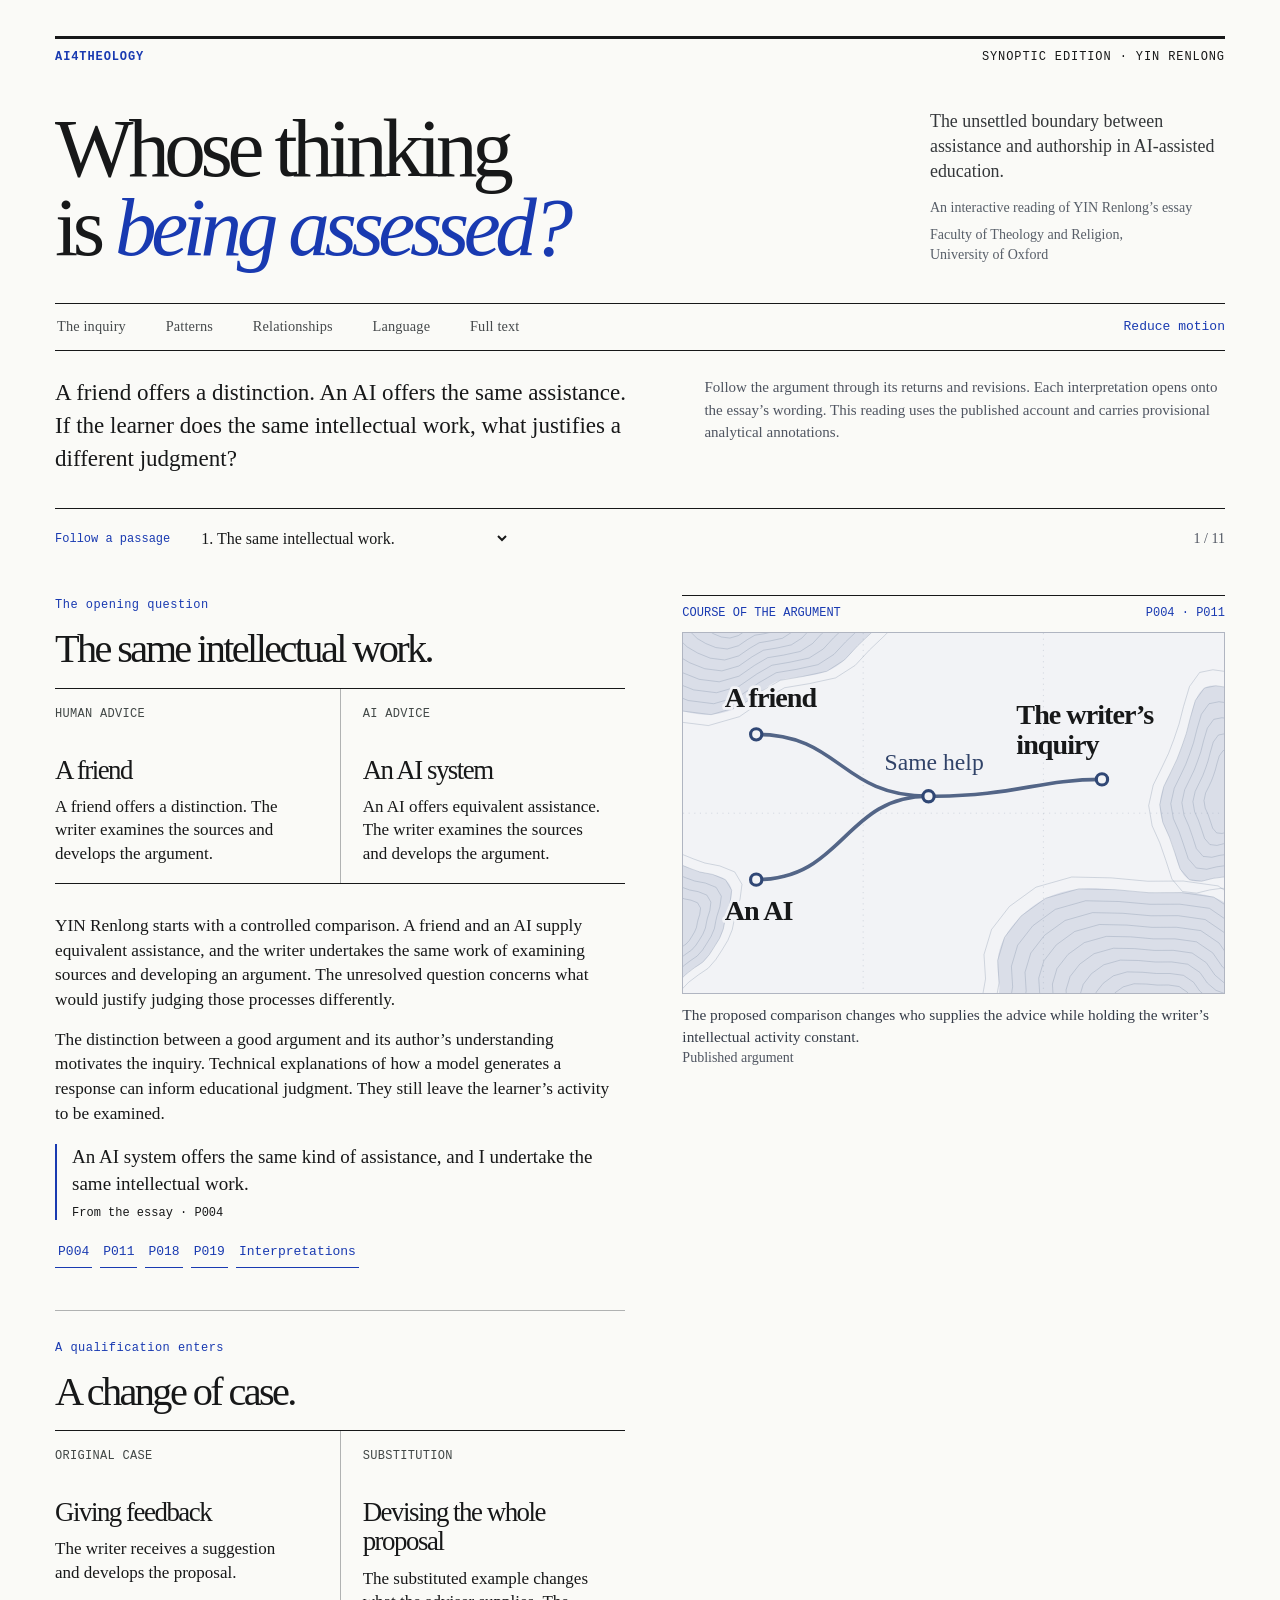
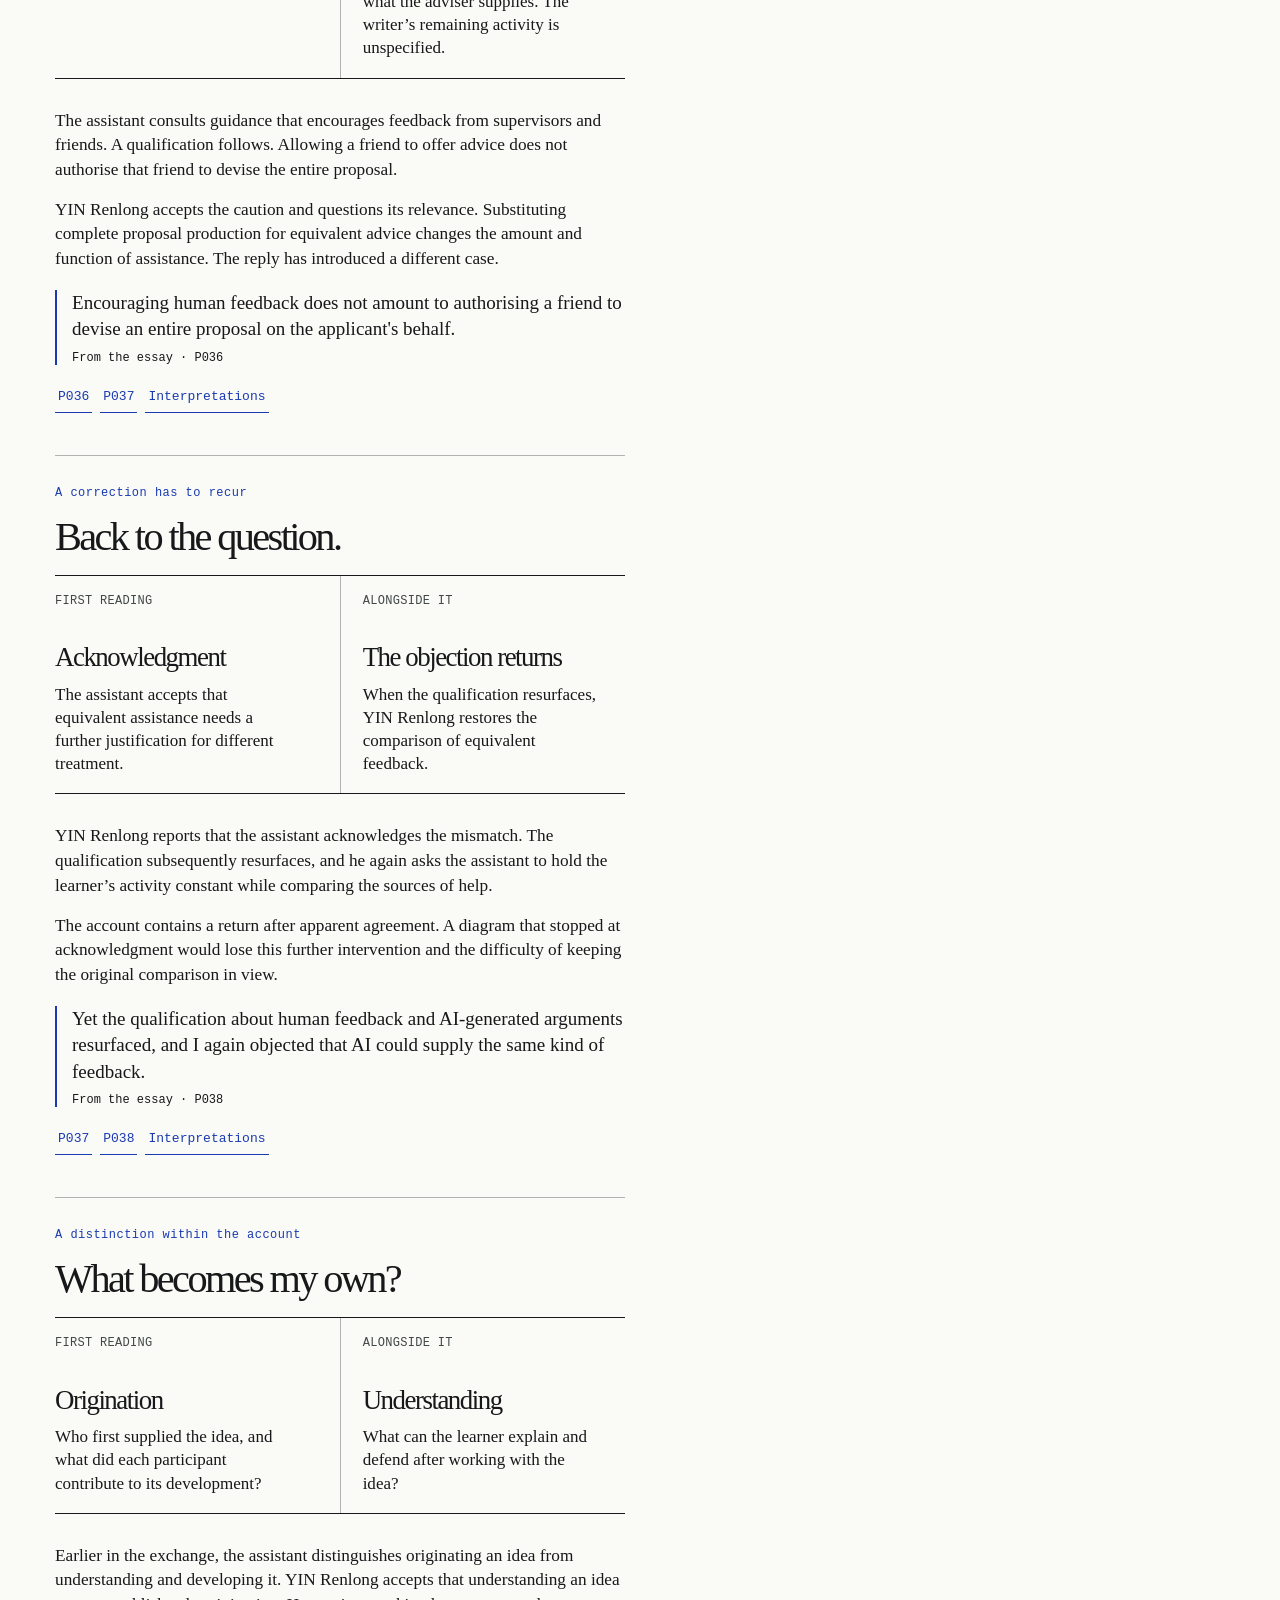
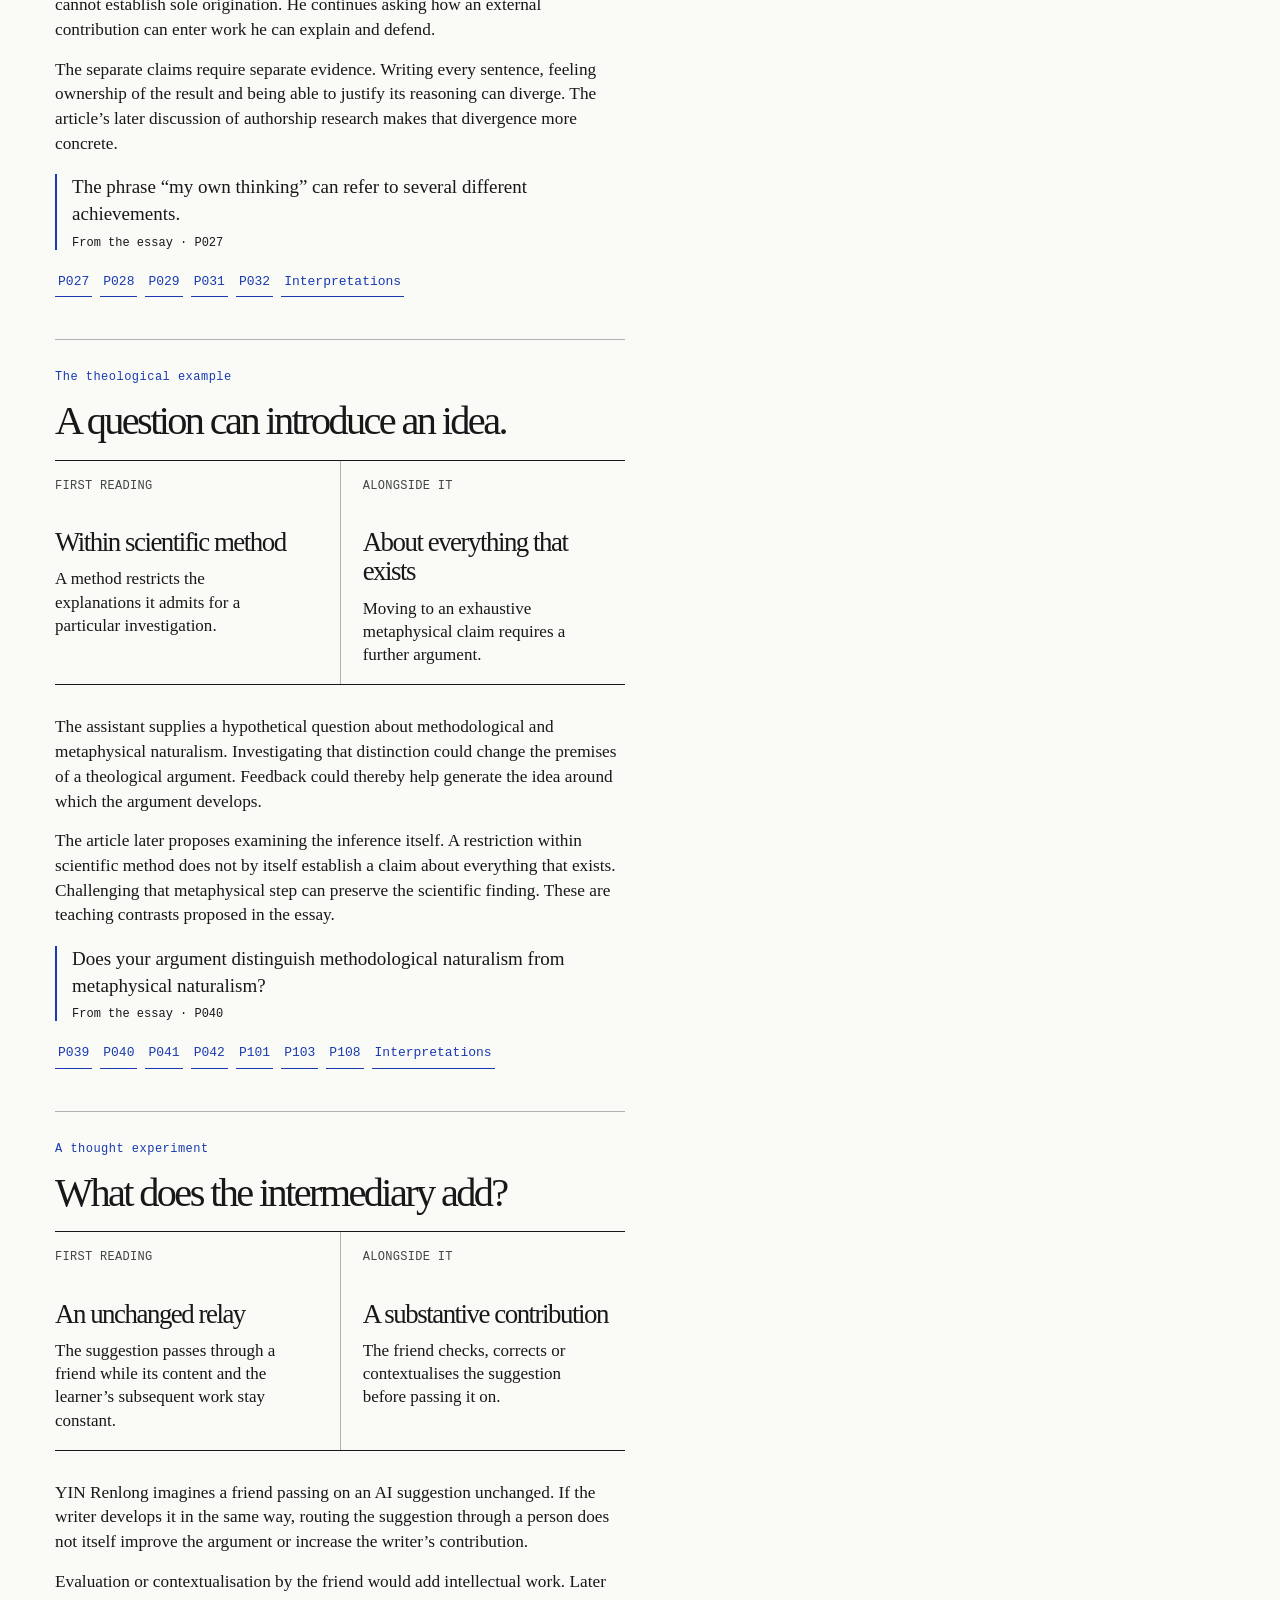
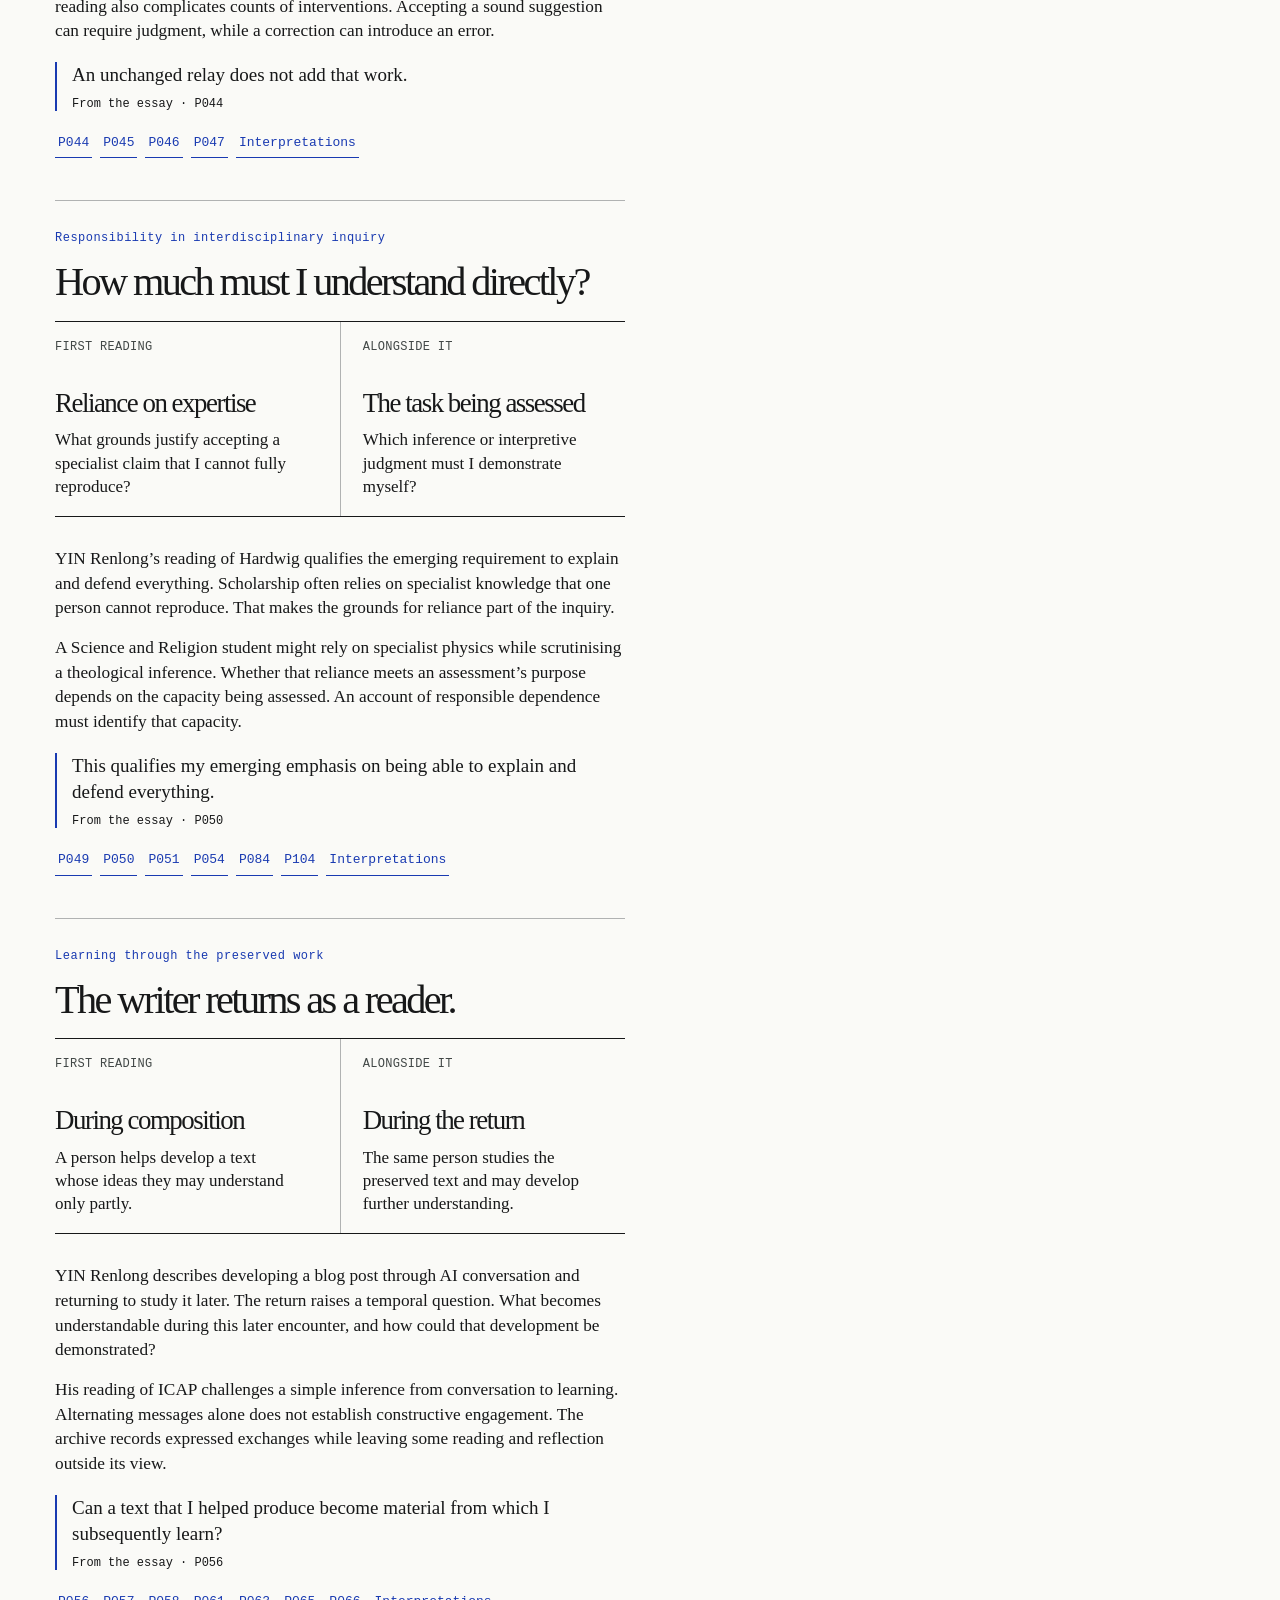
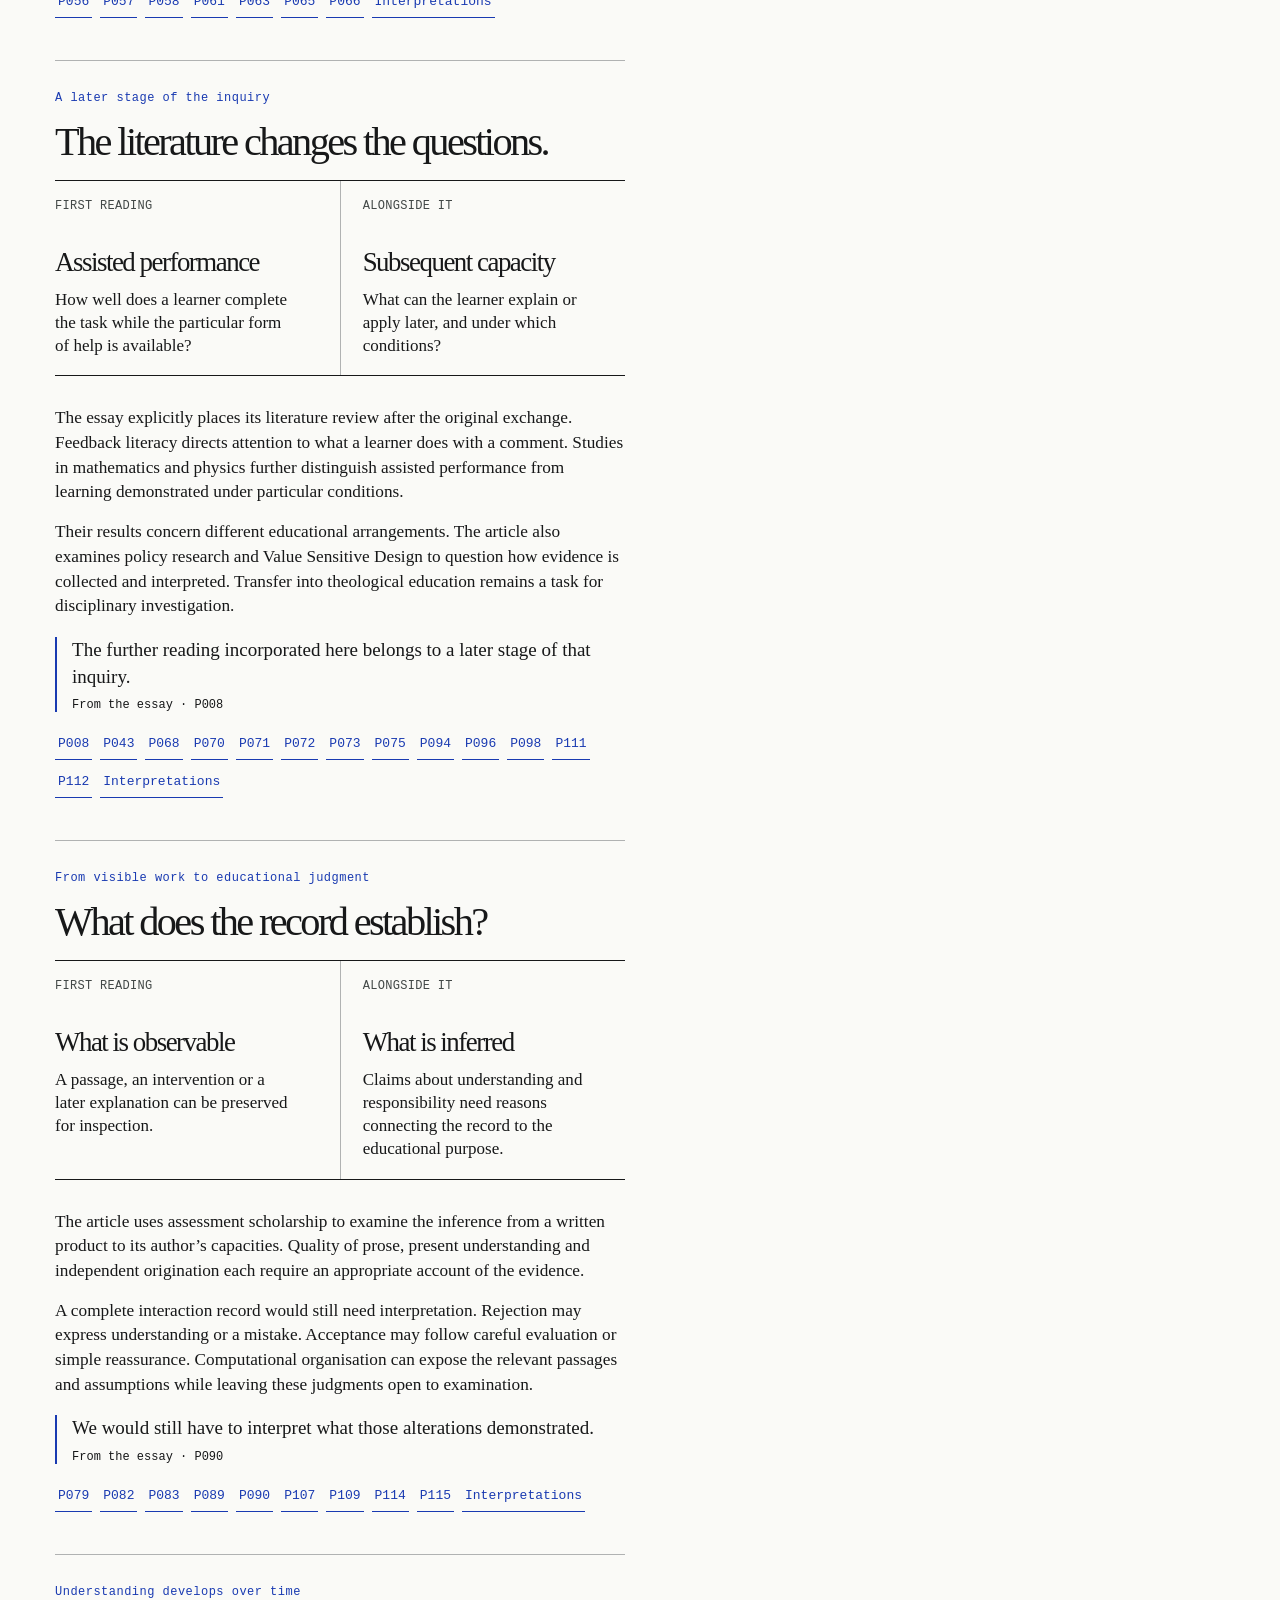
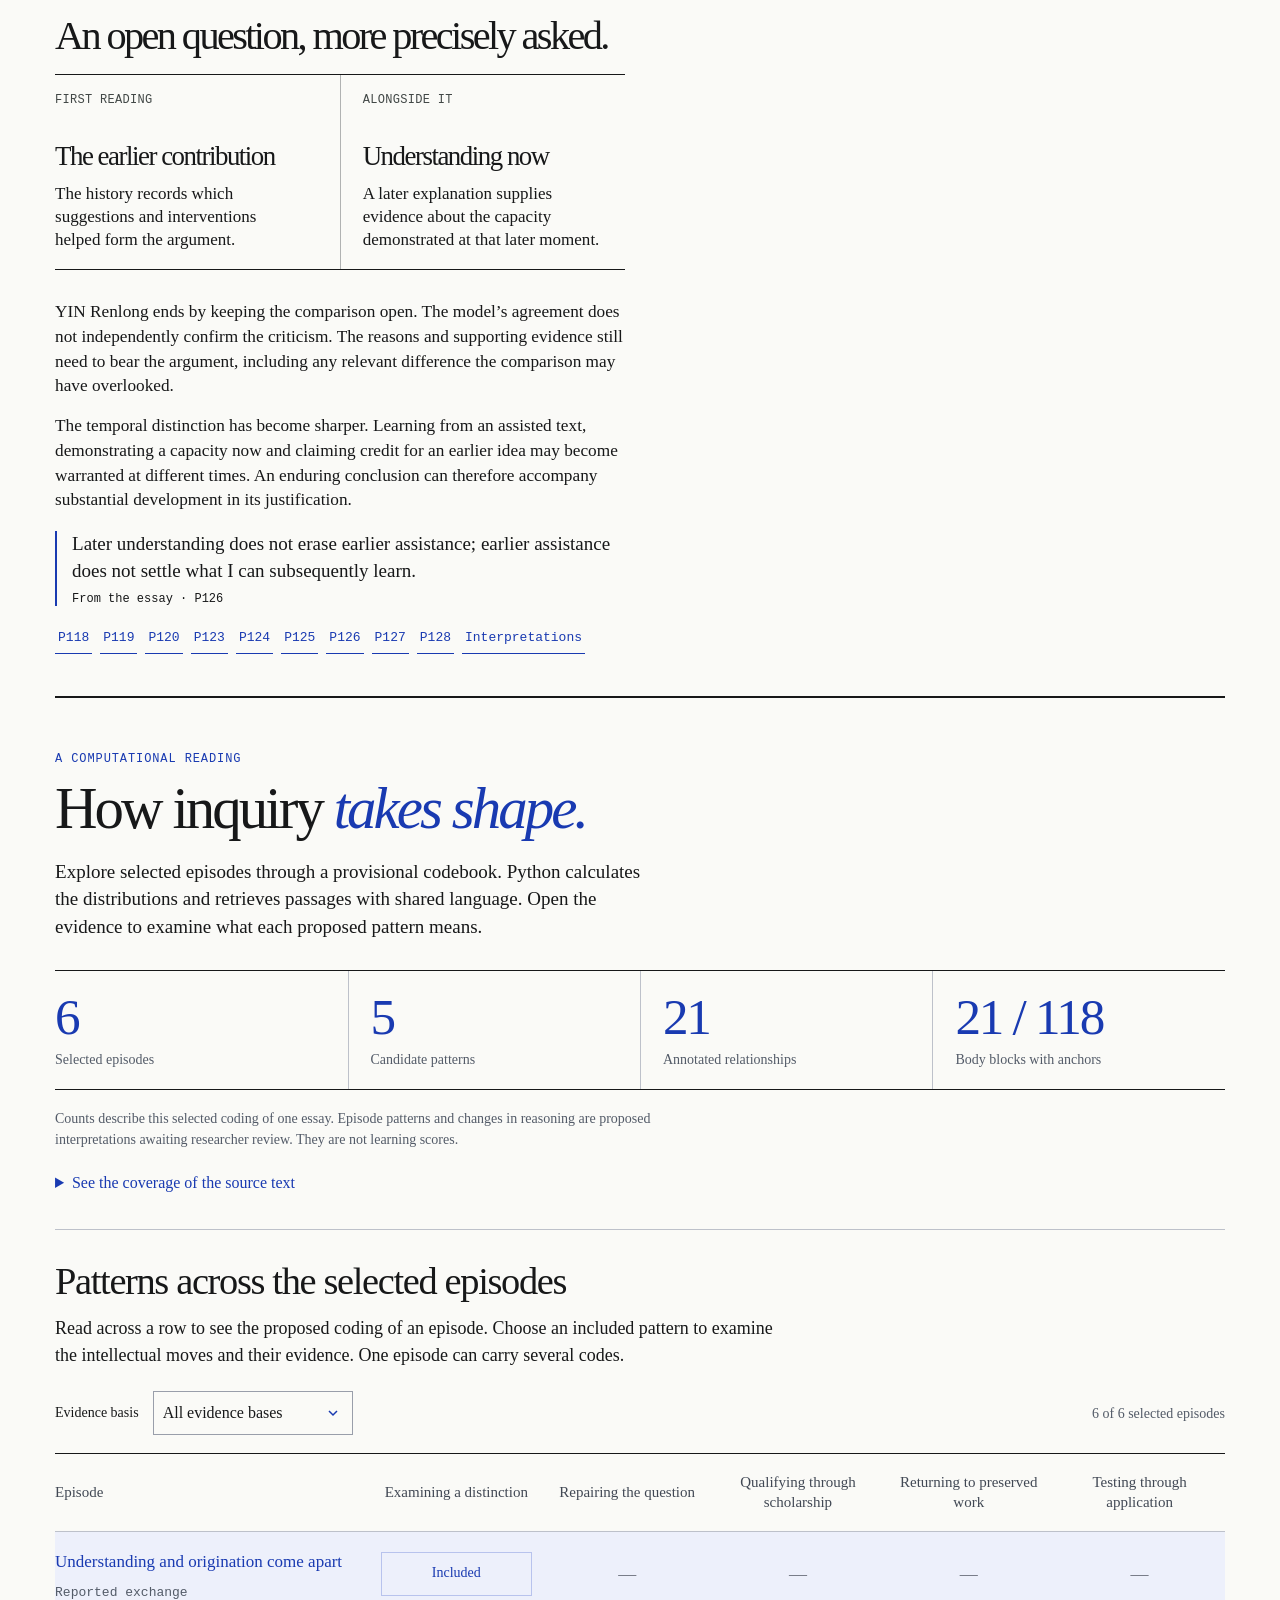
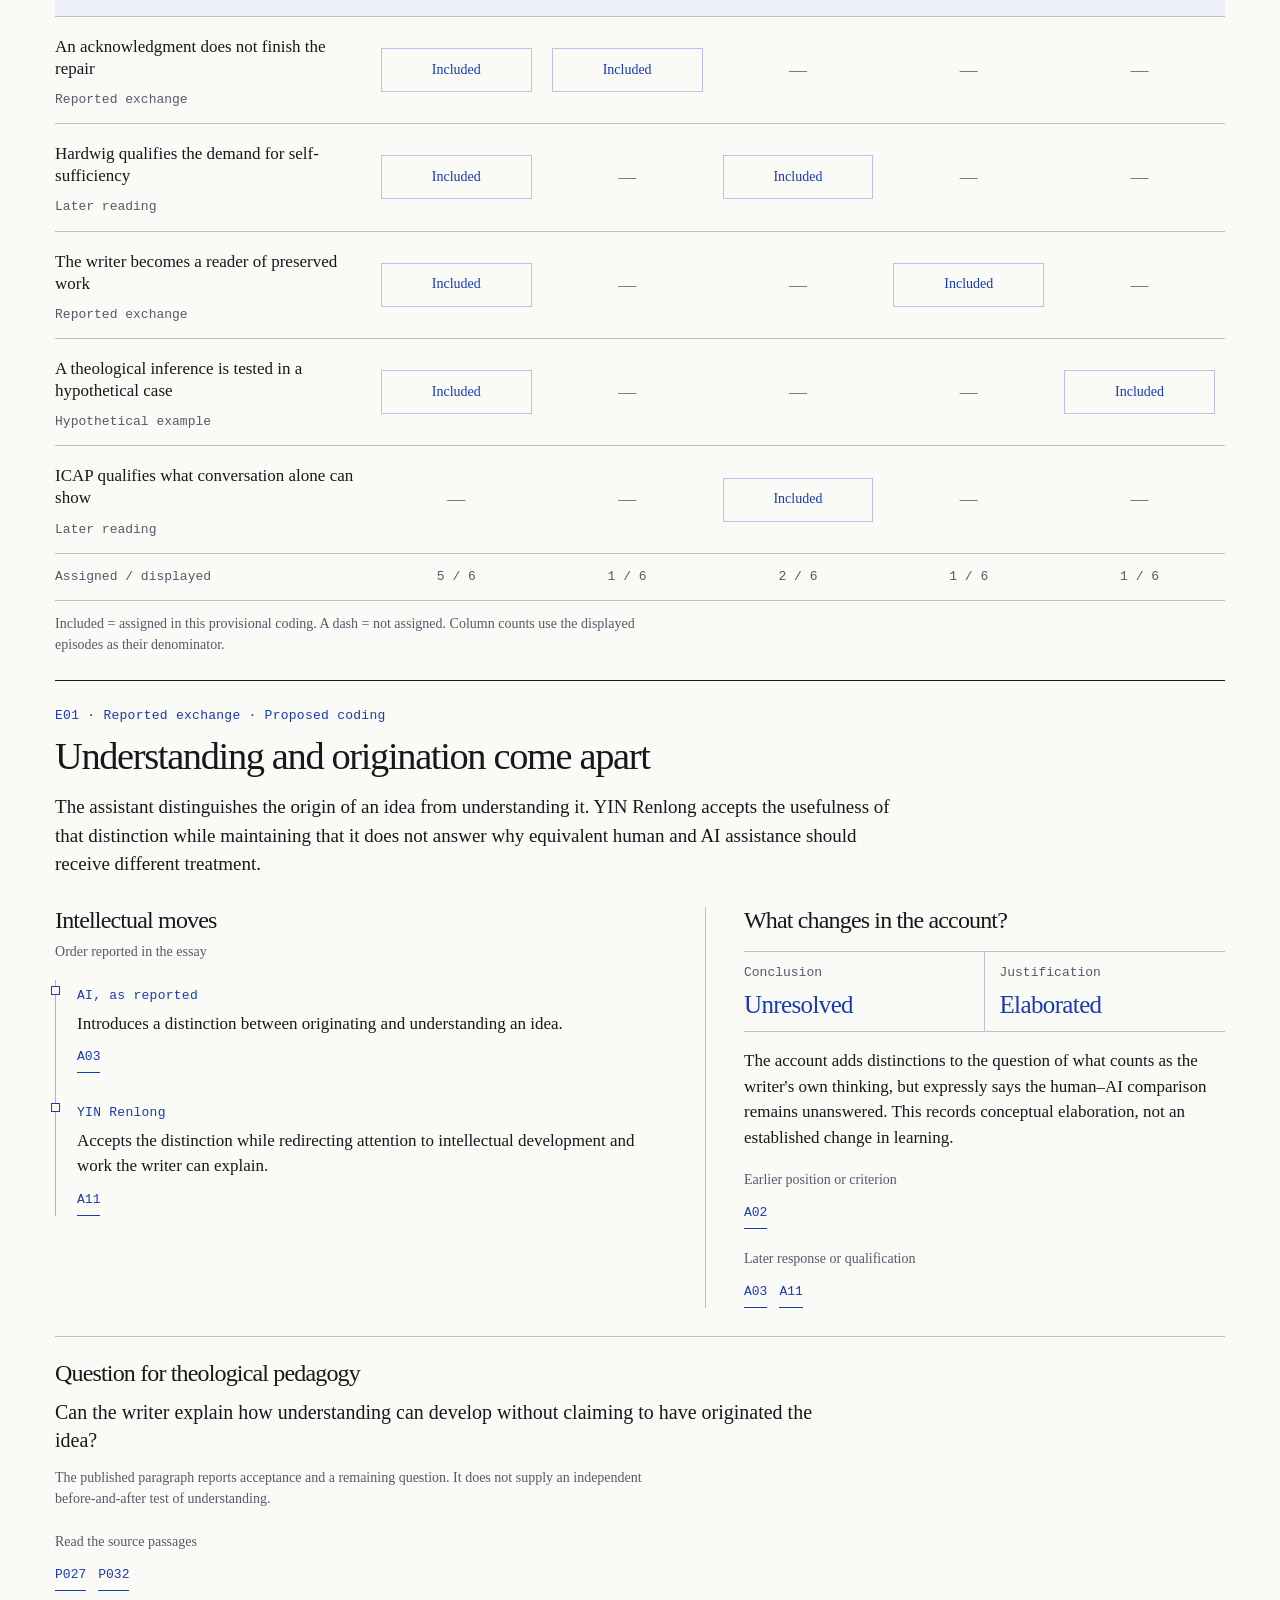
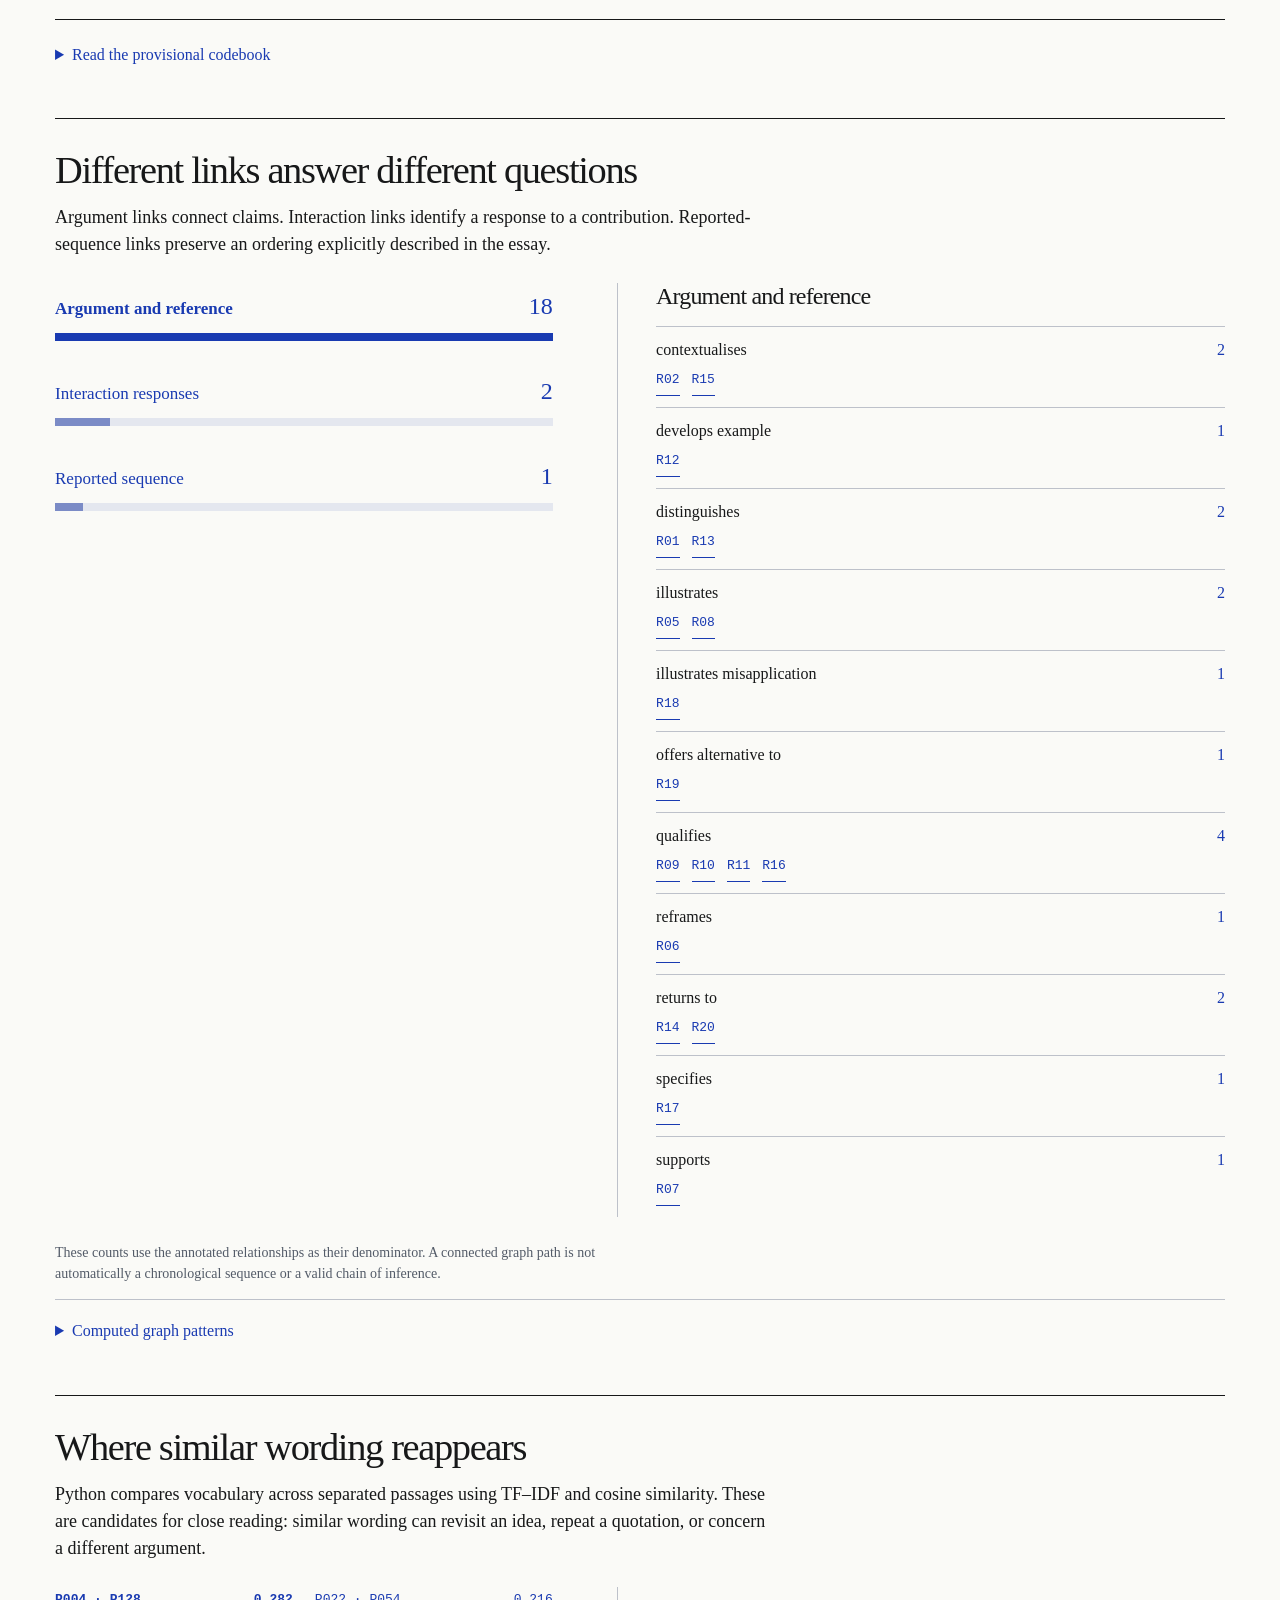
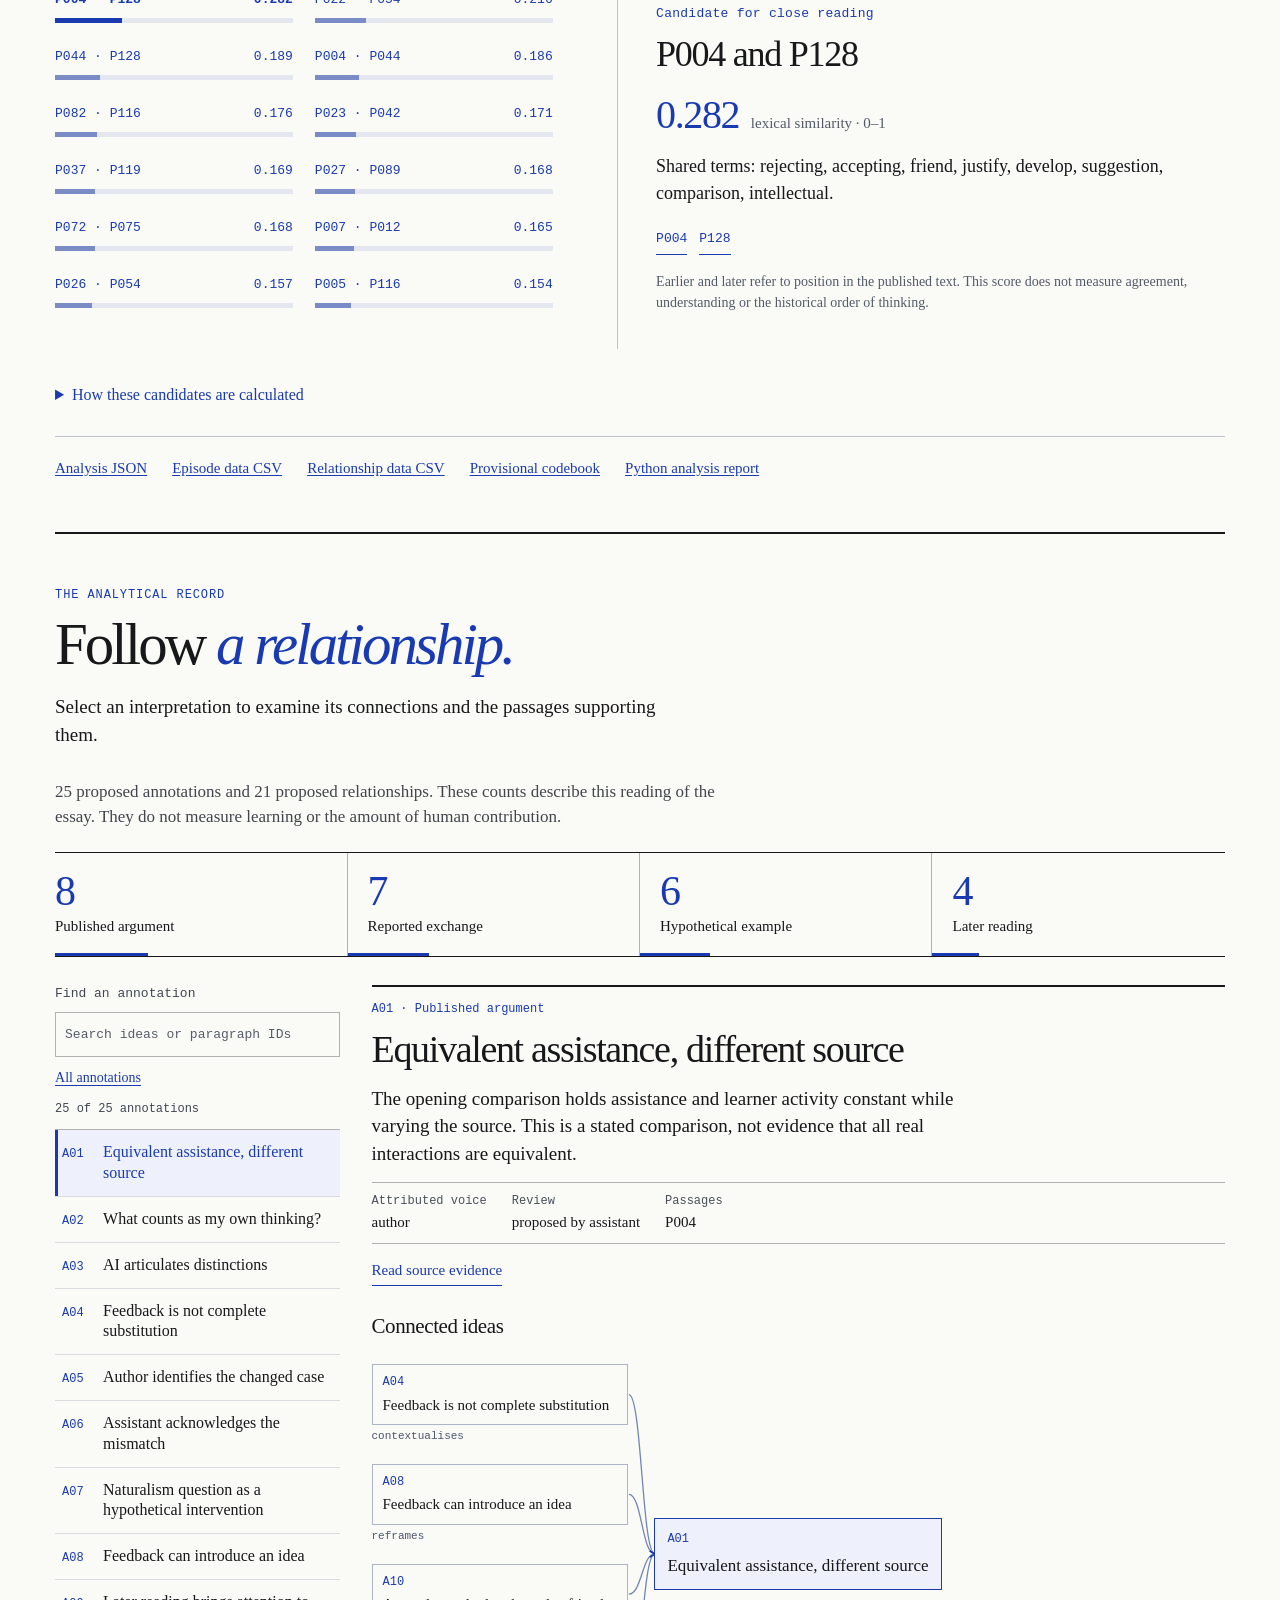
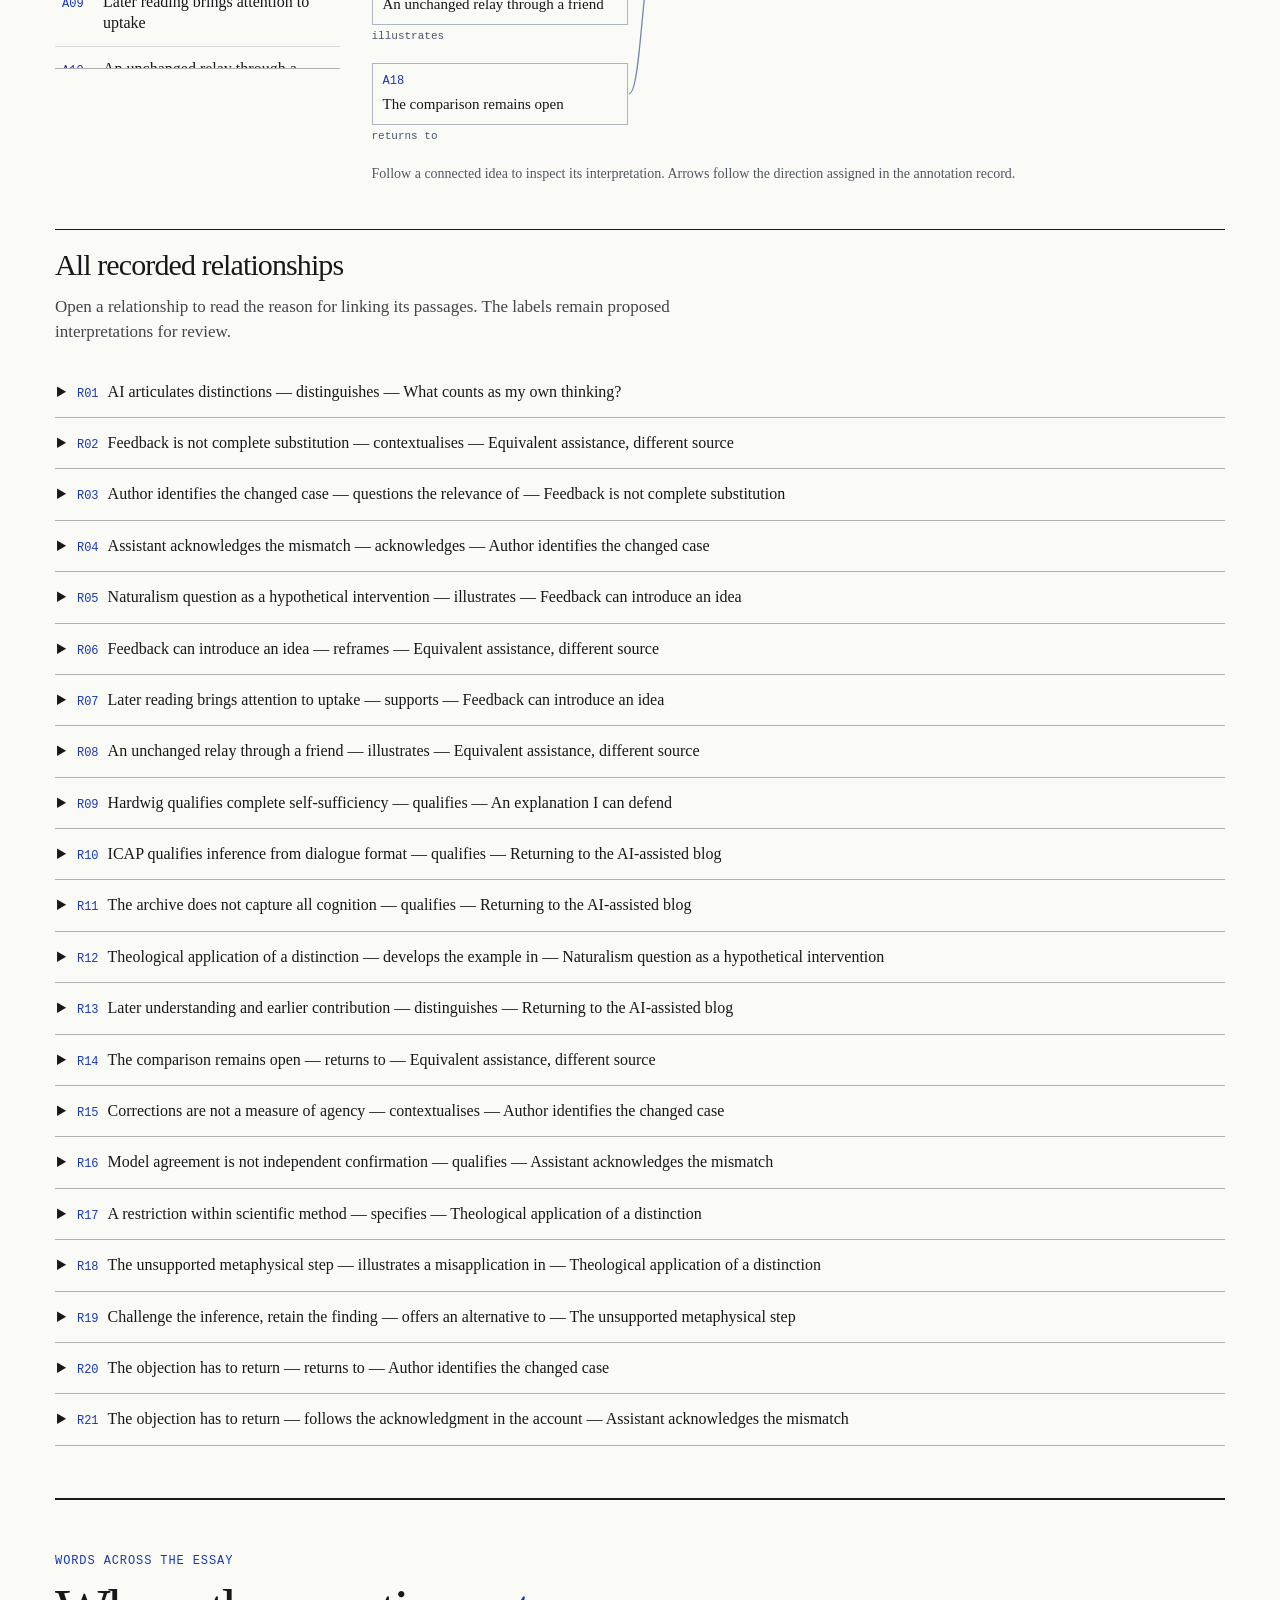
==== commit c2f60b49: "Add reproducible collaboration analysis and evidence-linked pattern explorer Analyze selected episod" ====
--- a/site/index.html
+++ b/site/index.html
@@ -1,12 +1,13 @@
-<!doctype html><html lang="en"><head><meta charset="utf-8"><meta name="viewport" content="width=device-width,initial-scale=1"><meta name="theme-color" content="#fafaf7"><meta name="description" content="An interactive synoptic edition of YIN Renlong’s inquiry into assistance, authorship and theological understanding."><title>Whose Thinking Is Being Assessed? · AI4Theology</title><link rel="icon" href="favicon.svg" type="image/svg+xml"><link rel="stylesheet" href="edition.css"><link rel="stylesheet" href="edition-maps.css"><link rel="stylesheet" href="edition-explorer.css"><script defer src="vendor/gsap.min.js"></script><script type="module" src="edition.js"></script></head><body><a class="skip" href="#inquiry">Skip to the inquiry</a>
+<!doctype html><html lang="en"><head><meta charset="utf-8"><meta name="viewport" content="width=device-width,initial-scale=1"><meta name="theme-color" content="#fafaf7"><meta name="description" content="An interactive synoptic edition of YIN Renlong’s inquiry into assistance, authorship and theological understanding."><title>Whose Thinking Is Being Assessed? · AI4Theology</title><link rel="icon" href="favicon.svg" type="image/svg+xml"><link rel="stylesheet" href="edition.css"><link rel="stylesheet" href="edition-maps.css"><link rel="stylesheet" href="edition-explorer.css"><link rel="stylesheet" href="edition-analysis.css"><script defer src="vendor/gsap.min.js"></script><script type="module" src="edition.js"></script></head><body><a class="skip" href="#inquiry">Skip to the inquiry</a>
 <main class="edition synopsis" id="top"><div class="sy-run"><a href="#top"><b>AI4Theology</b></a><span>Synoptic Edition · YIN Renlong</span></div><header class="front"><h1>Whose thinking<br>is <em>being assessed?</em></h1><div class="byline"><p>The unsettled boundary between assistance and authorship in AI-assisted education.</p><p class="credit">An interactive reading of YIN Renlong’s essay</p><p class="affiliation">Faculty of Theology and Religion,<br>University of Oxford</p></div></header>
-<nav class="reader-nav" aria-label="Main navigation"><a href="#inquiry">The inquiry</a><a href="#relationships">Relationships</a><a href="#language">Language</a><a href="#article">Full text</a><button id="motion" type="button" aria-pressed="false">Reduce motion</button></nav>
+<nav class="reader-nav" aria-label="Main navigation"><a href="#inquiry">The inquiry</a><a href="#patterns">Patterns</a><a href="#relationships">Relationships</a><a href="#language">Language</a><a href="#article">Full text</a><button id="motion" type="button" aria-pressed="false">Reduce motion</button></nav>
 <div class="intro"><p>A friend offers a distinction. An AI offers the same assistance. If the learner does the same intellectual work, what justifies a different judgment?</p><p class="note">Follow the argument through its returns and revisions. Each interpretation opens onto the essay’s wording. This reading uses the published account and carries provisional analytical annotations.</p></div>
 <section id="inquiry" aria-label="Development of the inquiry"><div class="chapter-nav"><label for="chapter-select">Follow a passage</label><select id="chapter-select"><option value="comparison">1. The same intellectual work.</option><option value="changed-case">2. A change of case.</option><option value="return">3. Back to the question.</option><option value="whose-understanding">4. What becomes my own?</option><option value="naturalism">5. A question can introduce an idea.</option><option value="intermediary">6. What does the intermediary add?</option><option value="dependence">7. How much must I understand directly?</option><option value="returning-reader">8. The writer returns as a reader.</option><option value="later-reading">9. The literature changes the questions.</option><option value="evidence">10. What does the record establish?</option><option value="open-question">11. An open question, more precisely asked.</option></select><span id="progress" class="note" aria-live="off"></span></div><div class="reading"><div class="episodes"><article class="episode" id="comparison" data-chapter="0" aria-labelledby="h-comparison"><p class="chapter-kicker">The opening question</p><header class="sy-heading"><h2 id="h-comparison">The same intellectual work.</h2></header><div class="sy-pages"><section class="sy-leaf"><div class="sy-page">Human advice</div><h3 data-ink>A friend</h3><p>A friend offers a distinction. The writer examines the sources and develops the argument.</p></section><section class="sy-leaf"><div class="sy-page">AI advice</div><h3 data-ink>An AI system</h3><p>An AI offers equivalent assistance. The writer examines the sources and develops the argument.</p></section></div><div class="sy-note"><p>YIN Renlong starts with a controlled comparison. A friend and an AI supply equivalent assistance, and the writer undertakes the same work of examining sources and developing an argument. The unresolved question concerns what would justify judging those processes differently.</p><p>The distinction between a good argument and its author’s understanding motivates the inquiry. Technical explanations of how a model generates a response can inform educational judgment. They still leave the learner’s activity to be examined.</p></div><blockquote>An AI system offers the same kind of assistance, and I undertake the same intellectual work.<cite>From the essay · P004</cite></blockquote><div class="source-list" aria-label="Source paragraphs"><button type="button" data-paragraph="P004">P004</button><button type="button" data-paragraph="P011">P011</button><button type="button" data-paragraph="P018">P018</button><button type="button" data-paragraph="P019">P019</button><button type="button" data-nodes="A01">Interpretations</button></div><div class="mobile-map"></div></article><article class="episode" id="changed-case" data-chapter="1" aria-labelledby="h-changed-case"><p class="chapter-kicker">A qualification enters</p><header class="sy-heading"><h2 id="h-changed-case">A change of case.</h2></header><div class="sy-pages"><section class="sy-leaf"><div class="sy-page">Original case</div><h3 data-ink>Giving feedback</h3><p>The writer receives a suggestion and develops the proposal.</p></section><section class="sy-leaf"><div class="sy-page">Substitution</div><h3 data-ink>Devising the whole proposal</h3><p>The substituted example changes what the adviser supplies. The writer’s remaining activity is unspecified.</p></section></div><div class="sy-note"><p>The assistant consults guidance that encourages feedback from supervisors and friends. A qualification follows. Allowing a friend to offer advice does not authorise that friend to devise the entire proposal.</p><p>YIN Renlong accepts the caution and questions its relevance. Substituting complete proposal production for equivalent advice changes the amount and function of assistance. The reply has introduced a different case.</p></div><blockquote>Encouraging human feedback does not amount to authorising a friend to devise an entire proposal on the applicant&#x27;s behalf.<cite>From the essay · P036</cite></blockquote><div class="source-list" aria-label="Source paragraphs"><button type="button" data-paragraph="P036">P036</button><button type="button" data-paragraph="P037">P037</button><button type="button" data-nodes="A04,A05">Interpretations</button></div><div class="mobile-map"></div></article><article class="episode" id="return" data-chapter="2" aria-labelledby="h-return"><p class="chapter-kicker">A correction has to recur</p><header class="sy-heading"><h2 id="h-return">Back to the question.</h2></header><div class="sy-pages"><section class="sy-leaf"><div class="sy-page">First reading</div><h3 data-ink>Acknowledgment</h3><p>The assistant accepts that equivalent assistance needs a further justification for different treatment.</p></section><section class="sy-leaf"><div class="sy-page">Alongside it</div><h3 data-ink>The objection returns</h3><p>When the qualification resurfaces, YIN Renlong restores the comparison of equivalent feedback.</p></section></div><div class="sy-note"><p>YIN Renlong reports that the assistant acknowledges the mismatch. The qualification subsequently resurfaces, and he again asks the assistant to hold the learner’s activity constant while comparing the sources of help.</p><p>The account contains a return after apparent agreement. A diagram that stopped at acknowledgment would lose this further intervention and the difficulty of keeping the original comparison in view.</p></div><blockquote>Yet the qualification about human feedback and AI-generated arguments resurfaced, and I again objected that AI could supply the same kind of feedback.<cite>From the essay · P038</cite></blockquote><div class="source-list" aria-label="Source paragraphs"><button type="button" data-paragraph="P037">P037</button><button type="button" data-paragraph="P038">P038</button><button type="button" data-nodes="A05,A06,A25">Interpretations</button></div><div class="mobile-map"></div></article><article class="episode" id="whose-understanding" data-chapter="3" aria-labelledby="h-whose-understanding"><p class="chapter-kicker">A distinction within the account</p><header class="sy-heading"><h2 id="h-whose-understanding">What becomes my own?</h2></header><div class="sy-pages"><section class="sy-leaf"><div class="sy-page">First reading</div><h3 data-ink>Origination</h3><p>Who first supplied the idea, and what did each participant contribute to its development?</p></section><section class="sy-leaf"><div class="sy-page">Alongside it</div><h3 data-ink>Understanding</h3><p>What can the learner explain and defend after working with the idea?</p></section></div><div class="sy-note"><p>Earlier in the exchange, the assistant distinguishes originating an idea from understanding and developing it. YIN Renlong accepts that understanding an idea cannot establish sole origination. He continues asking how an external contribution can enter work he can explain and defend.</p><p>The separate claims require separate evidence. Writing every sentence, feeling ownership of the result and being able to justify its reasoning can diverge. The article’s later discussion of authorship research makes that divergence more concrete.</p></div><blockquote>The phrase “my own thinking” can refer to several different achievements.<cite>From the essay · P027</cite></blockquote><div class="source-list" aria-label="Source paragraphs"><button type="button" data-paragraph="P027">P027</button><button type="button" data-paragraph="P028">P028</button><button type="button" data-paragraph="P029">P029</button><button type="button" data-paragraph="P031">P031</button><button type="button" data-paragraph="P032">P032</button><button type="button" data-nodes="A02,A03,A11">Interpretations</button></div><div class="mobile-map"></div></article><article class="episode" id="naturalism" data-chapter="4" aria-labelledby="h-naturalism"><p class="chapter-kicker">The theological example</p><header class="sy-heading"><h2 id="h-naturalism">A question can introduce an idea.</h2></header><div class="sy-pages"><section class="sy-leaf"><div class="sy-page">First reading</div><h3 data-ink>Within scientific method</h3><p>A method restricts the explanations it admits for a particular investigation.</p></section><section class="sy-leaf"><div class="sy-page">Alongside it</div><h3 data-ink>About everything that exists</h3><p>Moving to an exhaustive metaphysical claim requires a further argument.</p></section></div><div class="sy-note"><p>The assistant supplies a hypothetical question about methodological and metaphysical naturalism. Investigating that distinction could change the premises of a theological argument. Feedback could thereby help generate the idea around which the argument develops.</p><p>The article later proposes examining the inference itself. A restriction within scientific method does not by itself establish a claim about everything that exists. Challenging that metaphysical step can preserve the scientific finding. These are teaching contrasts proposed in the essay.</p></div><blockquote>Does your argument distinguish methodological naturalism from metaphysical naturalism?<cite>From the essay · P040</cite></blockquote><div class="source-list" aria-label="Source paragraphs"><button type="button" data-paragraph="P039">P039</button><button type="button" data-paragraph="P040">P040</button><button type="button" data-paragraph="P041">P041</button><button type="button" data-paragraph="P042">P042</button><button type="button" data-paragraph="P101">P101</button><button type="button" data-paragraph="P103">P103</button><button type="button" data-paragraph="P108">P108</button><button type="button" data-nodes="A07,A08,A16,A22,A23,A24">Interpretations</button></div><div class="mobile-map"></div></article><article class="episode" id="intermediary" data-chapter="5" aria-labelledby="h-intermediary"><p class="chapter-kicker">A thought experiment</p><header class="sy-heading"><h2 id="h-intermediary">What does the intermediary add?</h2></header><div class="sy-pages"><section class="sy-leaf"><div class="sy-page">First reading</div><h3 data-ink>An unchanged relay</h3><p>The suggestion passes through a friend while its content and the learner’s subsequent work stay constant.</p></section><section class="sy-leaf"><div class="sy-page">Alongside it</div><h3 data-ink>A substantive contribution</h3><p>The friend checks, corrects or contextualises the suggestion before passing it on.</p></section></div><div class="sy-note"><p>YIN Renlong imagines a friend passing on an AI suggestion unchanged. If the writer develops it in the same way, routing the suggestion through a person does not itself improve the argument or increase the writer’s contribution.</p><p>Evaluation or contextualisation by the friend would add intellectual work. Later reading also complicates counts of interventions. Accepting a sound suggestion can require judgment, while a correction can introduce an error.</p></div><blockquote>An unchanged relay does not add that work.<cite>From the essay · P044</cite></blockquote><div class="source-list" aria-label="Source paragraphs"><button type="button" data-paragraph="P044">P044</button><button type="button" data-paragraph="P045">P045</button><button type="button" data-paragraph="P046">P046</button><button type="button" data-paragraph="P047">P047</button><button type="button" data-nodes="A10,A20">Interpretations</button></div><div class="mobile-map"></div></article><article class="episode" id="dependence" data-chapter="6" aria-labelledby="h-dependence"><p class="chapter-kicker">Responsibility in interdisciplinary inquiry</p><header class="sy-heading"><h2 id="h-dependence">How much must I understand directly?</h2></header><div class="sy-pages"><section class="sy-leaf"><div class="sy-page">First reading</div><h3 data-ink>Reliance on expertise</h3><p>What grounds justify accepting a specialist claim that I cannot fully reproduce?</p></section><section class="sy-leaf"><div class="sy-page">Alongside it</div><h3 data-ink>The task being assessed</h3><p>Which inference or interpretive judgment must I demonstrate myself?</p></section></div><div class="sy-note"><p>YIN Renlong’s reading of Hardwig qualifies the emerging requirement to explain and defend everything. Scholarship often relies on specialist knowledge that one person cannot reproduce. That makes the grounds for reliance part of the inquiry.</p><p>A Science and Religion student might rely on specialist physics while scrutinising a theological inference. Whether that reliance meets an assessment’s purpose depends on the capacity being assessed. An account of responsible dependence must identify that capacity.</p></div><blockquote>This qualifies my emerging emphasis on being able to explain and defend everything.<cite>From the essay · P050</cite></blockquote><div class="source-list" aria-label="Source paragraphs"><button type="button" data-paragraph="P049">P049</button><button type="button" data-paragraph="P050">P050</button><button type="button" data-paragraph="P051">P051</button><button type="button" data-paragraph="P054">P054</button><button type="button" data-paragraph="P084">P084</button><button type="button" data-paragraph="P104">P104</button><button type="button" data-nodes="A11,A12">Interpretations</button></div><div class="mobile-map"></div></article><article class="episode" id="returning-reader" data-chapter="7" aria-labelledby="h-returning-reader"><p class="chapter-kicker">Learning through the preserved work</p><header class="sy-heading"><h2 id="h-returning-reader">The writer returns as a reader.</h2></header><div class="sy-pages"><section class="sy-leaf"><div class="sy-page">First reading</div><h3 data-ink>During composition</h3><p>A person helps develop a text whose ideas they may understand only partly.</p></section><section class="sy-leaf"><div class="sy-page">Alongside it</div><h3 data-ink>During the return</h3><p>The same person studies the preserved text and may develop further understanding.</p></section></div><div class="sy-note"><p>YIN Renlong describes developing a blog post through AI conversation and returning to study it later. The return raises a temporal question. What becomes understandable during this later encounter, and how could that development be demonstrated?</p><p>His reading of ICAP challenges a simple inference from conversation to learning. Alternating messages alone does not establish constructive engagement. The archive records expressed exchanges while leaving some reading and reflection outside its view.</p></div><blockquote>Can a text that I helped produce become material from which I subsequently learn?<cite>From the essay · P056</cite></blockquote><div class="source-list" aria-label="Source paragraphs"><button type="button" data-paragraph="P056">P056</button><button type="button" data-paragraph="P057">P057</button><button type="button" data-paragraph="P058">P058</button><button type="button" data-paragraph="P061">P061</button><button type="button" data-paragraph="P063">P063</button><button type="button" data-paragraph="P065">P065</button><button type="button" data-paragraph="P066">P066</button><button type="button" data-nodes="A13,A14,A15">Interpretations</button></div><div class="mobile-map"></div></article><article class="episode" id="later-reading" data-chapter="8" aria-labelledby="h-later-reading"><p class="chapter-kicker">A later stage of the inquiry</p><header class="sy-heading"><h2 id="h-later-reading">The literature changes the questions.</h2></header><div class="sy-pages"><section class="sy-leaf"><div class="sy-page">First reading</div><h3 data-ink>Assisted performance</h3><p>How well does a learner complete the task while the particular form of help is available?</p></section><section class="sy-leaf"><div class="sy-page">Alongside it</div><h3 data-ink>Subsequent capacity</h3><p>What can the learner explain or apply later, and under which conditions?</p></section></div><div class="sy-note"><p>The essay explicitly places its literature review after the original exchange. Feedback literacy directs attention to what a learner does with a comment. Studies in mathematics and physics further distinguish assisted performance from learning demonstrated under particular conditions.</p><p>Their results concern different educational arrangements. The article also examines policy research and Value Sensitive Design to question how evidence is collected and interpreted. Transfer into theological education remains a task for disciplinary investigation.</p></div><blockquote>The further reading incorporated here belongs to a later stage of that inquiry.<cite>From the essay · P008</cite></blockquote><div class="source-list" aria-label="Source paragraphs"><button type="button" data-paragraph="P008">P008</button><button type="button" data-paragraph="P043">P043</button><button type="button" data-paragraph="P068">P068</button><button type="button" data-paragraph="P070">P070</button><button type="button" data-paragraph="P071">P071</button><button type="button" data-paragraph="P072">P072</button><button type="button" data-paragraph="P073">P073</button><button type="button" data-paragraph="P075">P075</button><button type="button" data-paragraph="P094">P094</button><button type="button" data-paragraph="P096">P096</button><button type="button" data-paragraph="P098">P098</button><button type="button" data-paragraph="P111">P111</button><button type="button" data-paragraph="P112">P112</button><button type="button" data-nodes="A09,A19">Interpretations</button></div><div class="mobile-map"></div></article><article class="episode" id="evidence" data-chapter="9" aria-labelledby="h-evidence"><p class="chapter-kicker">From visible work to educational judgment</p><header class="sy-heading"><h2 id="h-evidence">What does the record establish?</h2></header><div class="sy-pages"><section class="sy-leaf"><div class="sy-page">First reading</div><h3 data-ink>What is observable</h3><p>A passage, an intervention or a later explanation can be preserved for inspection.</p></section><section class="sy-leaf"><div class="sy-page">Alongside it</div><h3 data-ink>What is inferred</h3><p>Claims about understanding and responsibility need reasons connecting the record to the educational purpose.</p></section></div><div class="sy-note"><p>The article uses assessment scholarship to examine the inference from a written product to its author’s capacities. Quality of prose, present understanding and independent origination each require an appropriate account of the evidence.</p><p>A complete interaction record would still need interpretation. Rejection may express understanding or a mistake. Acceptance may follow careful evaluation or simple reassurance. Computational organisation can expose the relevant passages and assumptions while leaving these judgments open to examination.</p></div><blockquote>We would still have to interpret what those alterations demonstrated.<cite>From the essay · P090</cite></blockquote><div class="source-list" aria-label="Source paragraphs"><button type="button" data-paragraph="P079">P079</button><button type="button" data-paragraph="P082">P082</button><button type="button" data-paragraph="P083">P083</button><button type="button" data-paragraph="P089">P089</button><button type="button" data-paragraph="P090">P090</button><button type="button" data-paragraph="P107">P107</button><button type="button" data-paragraph="P109">P109</button><button type="button" data-paragraph="P114">P114</button><button type="button" data-paragraph="P115">P115</button><button type="button" data-nodes="A15,A16,A20">Interpretations</button></div><div class="mobile-map"></div></article><article class="episode" id="open-question" data-chapter="10" aria-labelledby="h-open-question"><p class="chapter-kicker">Understanding develops over time</p><header class="sy-heading"><h2 id="h-open-question">An open question, more precisely asked.</h2></header><div class="sy-pages"><section class="sy-leaf"><div class="sy-page">First reading</div><h3 data-ink>The earlier contribution</h3><p>The history records which suggestions and interventions helped form the argument.</p></section><section class="sy-leaf"><div class="sy-page">Alongside it</div><h3 data-ink>Understanding now</h3><p>A later explanation supplies evidence about the capacity demonstrated at that later moment.</p></section></div><div class="sy-note"><p>YIN Renlong ends by keeping the comparison open. The model’s agreement does not independently confirm the criticism. The reasons and supporting evidence still need to bear the argument, including any relevant difference the comparison may have overlooked.</p><p>The temporal distinction has become sharper. Learning from an assisted text, demonstrating a capacity now and claiming credit for an earlier idea may become warranted at different times. An enduring conclusion can therefore accompany substantial development in its justification.</p></div><blockquote>Later understanding does not erase earlier assistance; earlier assistance does not settle what I can subsequently learn.<cite>From the essay · P126</cite></blockquote><div class="source-list" aria-label="Source paragraphs"><button type="button" data-paragraph="P118">P118</button><button type="button" data-paragraph="P119">P119</button><button type="button" data-paragraph="P120">P120</button><button type="button" data-paragraph="P123">P123</button><button type="button" data-paragraph="P124">P124</button><button type="button" data-paragraph="P125">P125</button><button type="button" data-paragraph="P126">P126</button><button type="button" data-paragraph="P127">P127</button><button type="button" data-paragraph="P128">P128</button><button type="button" data-nodes="A17,A18,A21">Interpretations</button></div><div class="mobile-map"></div></article></div><aside class="map-aside" aria-label="Current argument diagram"><div class="map-label"><span>Course of the argument</span><span id="map-ref"></span></div><div id="map-holder"></div><p id="map-basis" class="note"></p></aside></div></section>
+<section id="patterns" class="research-section"><header class="section-title"><p class="sy-label">A computational reading</p><h2>How inquiry <em>takes shape.</em></h2><p>Explore selected episodes through a provisional codebook. Python calculates the distributions and retrieves passages with shared language. Open the evidence to examine what each proposed pattern means.</p></header><div id="analysis-explorer"><p class="note">6 selected episodes · 5 candidate patterns · 21 of 118 body blocks contain analytical anchors. Pattern assignments remain proposed interpretations.</p></div><noscript><p>Download the <a href="data/collaboration-report.md">analysis report</a> or <a href="data/collaboration-episodes.csv">episode table</a> for the complete results.</p></noscript></section>
 <section id="relationships" class="research-section"><header class="section-title"><p class="sy-label">The analytical record</p><h2>Follow <em>a relationship.</em></h2><p>Select an interpretation to examine its connections and the passages supporting them.</p></header><div id="explorer"></div></section>
 <section id="language" class="research-section"><header class="section-title"><p class="sy-label">Words across the essay</p><h2>Where the question <em>returns.</em></h2><p>Explore recorded occurrences of six selected concepts. These counts follow explicit word-matching rules, including word variants. Each bar opens the matching passages.</p></header><div class="concordance"><div><label class="sy-label" for="term">Concept</label><select id="term"><option value="understanding">Understanding · 59 matches</option><option value="origination">Origination · 14 matches</option><option value="feedback">Feedback · 14 matches</option><option value="contribution">Contribution · 40 matches</option><option value="assessment">Assessment · 58 matches</option><option value="naturalism">Naturalism · 6 matches</option></select><div id="term-bars"></div><p class="note">Frequency describes the text. Interpreting a change in understanding requires examining the passages.</p></div><div id="term-passages" aria-live="polite"></div></div></section>
 <section id="article" class="research-section"><header class="section-title"><p class="sy-label">The published account</p><h2>Read <em>the full text.</em></h2><p>All extracted passages and references are included below. The original essay provides its published layout and citation anchors.</p><a href="https://www.yin.roma.it/2026/10/whose-thinking-is-being-assessed-the-unsettled-boundary-between-assistance-and-authorship-in-ai-assisted-education/" target="_blank" rel="noopener">Open the original essay</a></header><label class="sy-label" for="article-search">Find a word or phrase</label><input id="article-search" type="search" placeholder="Search the article" autocomplete="off"><p id="search-status" class="note" role="status"></p><div class="article-sections"><details class="article-section"><summary>Abstract</summary><div class="full-paragraph" id="text-P002"><a class="para-ref" href="#text-P002">P002</a><span class="paragraph-text">This article examines the unsettled boundary between intellectual assistance and the requirement that assessed work express a learner&#x27;s own thinking. It reconstructs an iterative human–AI inquiry and develops it through close analysis of original research on language models, writing, feedback, authorship, learning and assessment validity. A graduate admissions policy provides one institutional example, rather than a verdict on higher education generally. The argument distinguishes the origin of an idea, the learner&#x27;s understanding, intellectual contribution, expression and disclosure. Direct reading sharpens the analysis: tutoring outcomes depend on instructional arrangements as well as models; observable interaction can be an imperfect indicator of learning; and valid interpretations of performance do not automatically justify assessment decisions. Research on epistemic dependence and Value Sensitive Design further complicates ideals of independence and the transfer of frameworks between disciplines. The article develops a question for theological pedagogy, especially Science and Religion, about how assistance supports or substitutes for the capacities being assessed. Its contribution is a more precise account of the evidence and judgments required, while leaving unresolved when comparable human and AI assistance should receive different treatment.</span></div><div class="full-paragraph" id="text-P003"><a class="para-ref" href="#text-P003">P003</a><span class="paragraph-text">Keywords: generative AI; theological pedagogy; intellectual authorship; academic assessment; human–AI interaction; policy ambiguity; Science and Religion</span></div><div class="full-paragraph" id="text-P004"><a class="para-ref" href="#text-P004">P004</a><span class="paragraph-text">I kept returning to a comparison that the answers I received did not quite address. A friend suggests a distinction, asks a difficult question, or points out a weakness in my argument. I follow the suggestion, examine the sources and develop my thinking. An AI system offers the same kind of assistance, and I undertake the same intellectual work. What, exactly, would justify accepting the first process while rejecting the second?</span></div><div class="full-paragraph" id="text-P005"><a class="para-ref" href="#text-P005">P005</a><span class="paragraph-text">The question arose while I was exploring possible research in AI and theological pedagogy. My previous master&#x27;s work at KU Leuven had examined AI-use disclosure, authorship and assessment through human-computer interaction and Value Sensitive Design. I wanted to continue that inquiry while giving the technical workings of AI a more substantial role. I was also trying to understand my own practice of developing ideas through conversation with AI, publishing some of that work on my blog, and returning to it later as a reader. Finding a manageable research topic gave these questions a practical urgency, but narrowing the topic repeatedly exposed assumptions that I was not yet ready to accept.</span></div><div class="full-paragraph" id="text-P006"><a class="para-ref" href="#text-P006">P006</a><span class="paragraph-text">Building on my technical background meant finding a closer connection between the technical and theological parts of my work. In the subsequent exchange with AI, I considered possibilities including alignment and theological understandings of sin, but repeatedly returned to pedagogy and the framework I had already developed. I wanted to deepen an existing inquiry rather than change subjects whenever a new technical possibility appeared. The later criticism of the admissions guidance developed through my exchange with AI.</span></div><div class="full-paragraph" id="text-P007"><a class="para-ref" href="#text-P007">P007</a><span class="paragraph-text">At first, I thought a better understanding of how language models learn and generate explanations might help clarify which educational uses should be permitted. Reading guidance on AI use in graduate applications made the difficulty more concrete. The discussion gradually moved from how an AI system produces language to how an institution identifies a person&#x27;s intellectual contribution. By the end, I wanted to leave the question open. We had become more precise about the problem without resolving it.</span></div><div class="full-paragraph" id="text-P008"><a class="para-ref" href="#text-P008">P008</a><span class="paragraph-text">The further reading incorporated here belongs to a later stage of that inquiry. With AI assisting the literature search and comparison, I have brought the exchange into conversation with research that sometimes supports my objection and sometimes limits it. This is a selective critical review, not an exhaustive systematic review. I distinguish empirical findings from conceptual frameworks and my own proposals, and I do not treat results from mathematics, physics or general writing tasks as direct evidence about theological understanding.</span></div><div class="full-paragraph" id="text-P009"><a class="para-ref" href="#text-P009">P009</a><span class="paragraph-text">Obtaining the original papers made a further pass possible. With AI assisting extraction and comparison, I examined the relevant methods, operational definitions, tables and limitations, rather than relying on summaries of their conclusions. This changed several emphases below. A successful tutor turned out to include more instructional structure than the label “AI tutor” conveys; an engagement measure depended on a particular definition of superficial interaction; and the supplied edition of a foundational design chapter included a critical commentary that complicated my proposed use of its framework.</span></div></details><details class="article-section"><summary>What I hoped technical understanding could explain</summary><div class="full-paragraph" id="text-P011"><a class="para-ref" href="#text-P011">P011</a><span class="paragraph-text">In What Counts as Progress in AI-Assisted Theology, I had explored the relationship between producing a strong theological argument, developing personal understanding and contributing to scholarship. Those achievements can accompany one another, but none guarantees the others. A valuable argument may exceed its author&#x27;s understanding; a student may acquire profound understanding without producing an original scholarly result. AI makes these possible separations particularly pressing, although it did not create them (Yin, 2026a). My first reaction in the conversation had been to describe the three achievements as fundamentally separated by AI: someone might produce a good paper without understanding what it said. The more careful formulation preserved that concern while recognising that the separations were already possible. What needed investigation was how AI changed their relationship and the evidence available for assessing it.</span><div class="article-links"><a href="https://www.yin.roma.it/2026/10/whose-thinking-is-being-assessed-the-unsettled-boundary-between-assistance-and-authorship-in-ai-assisted-education/#ref-yin-2026" target="_blank" rel="noopener">(Yin, 2026a)</a></div></div><div class="full-paragraph" id="text-P012"><a class="para-ref" href="#text-P012">P012</a><span class="paragraph-text">I wanted to give that distinction a technical foundation. One AI suggestion was to choose a theological assignment, compare original passages with AI-assisted revisions, and examine whether measures of textual or semantic change agreed with theological judgments. Such a project could be precise and useful, but I did not think it reached the question I was trying to ask. Measuring how much a text changes would still leave open what kind of assistance had occurred and what the learner had come to understand. I wanted programming or visualisation to investigate something that required technical analysis. More fundamentally, I wanted to understand how training produces linguistic and conceptual capacities, and how a model uses those capacities to generate an explanation that can become part of someone&#x27;s learning.</span></div><div class="full-paragraph" id="text-P013"><a class="para-ref" href="#text-P013">P013</a><span class="paragraph-text">In the conversation, the AI proposed contextual adaptation and in-context learning as a relevant technical focus. That was a reasonable connection to iterative dialogue, but I found it too narrow. I had been asking about statistical foundations, attention and the role of numerical representations because I wanted to understand how the capacity to produce coherent explanations arises. The discussion became clearer when the AI distinguished learning during training, generating an explanation, and the human interaction through which an explanation might support learning. I was particularly interested in the first two as a foundation for examining the third. In the GPT-3 study, for example, tasks and demonstrations were supplied through text without further gradient updates to the model. That is a different process from changing its parameters through training (Brown et al., 2020). My interest extended to the capacities that made such responses possible in the first place.</span><div class="article-links"><a href="https://www.yin.roma.it/2026/10/whose-thinking-is-being-assessed-the-unsettled-boundary-between-assistance-and-authorship-in-ai-assisted-education/#ref-brown-2020" target="_blank" rel="noopener">(Brown et al., 2020)</a></div></div><div class="full-paragraph" id="text-P014"><a class="para-ref" href="#text-P014">P014</a><span class="paragraph-text">The original GPT-3 paper also preserves an uncertainty that the phrase “in-context learning” can conceal. Its authors distinguish recognising a task encountered during training from acquiring a new task through the examples in a prompt, and leave open where different performances fall along that spectrum (Brown et al., 2020, pp. 3–4, 34). That helped clarify why the earlier answer had felt incomplete. Naming an observable capacity does not finish explaining its mechanism. Nor does a conversation&#x27;s improving coherence show that the model and the learner have undergone the same kind of change.</span><div class="article-links"><a href="https://www.yin.roma.it/2026/10/whose-thinking-is-being-assessed-the-unsettled-boundary-between-assistance-and-authorship-in-ai-assisted-education/#ref-brown-2020" target="_blank" rel="noopener">(Brown et al., 2020, pp. 3–4, 34)</a></div></div><div class="full-paragraph" id="text-P015"><a class="para-ref" href="#text-P015">P015</a><span class="paragraph-text">Research on internal representations offered a more substantial starting point. Geva and colleagues examined how transformer feed-forward layers associate input patterns with contributions to output predictions, and how those contributions combine across layers. Their findings concern particular models and mechanisms; they do not settle whether an AI possesses knowledge in a philosophical sense (Geva et al., 2021). They nevertheless show why a technical account can be more informative than simply observing that a model predicts the next token. A prediction objective, the structures learned in pursuing it, and the educational significance of the resulting explanation are distinct objects of inquiry.</span><div class="article-links"><a href="https://www.yin.roma.it/2026/10/whose-thinking-is-being-assessed-the-unsettled-boundary-between-assistance-and-authorship-in-ai-assisted-education/#ref-geva-2021" target="_blank" rel="noopener">(Geva et al., 2021)</a></div></div><div class="full-paragraph" id="text-P016"><a class="para-ref" href="#text-P016">P016</a><span class="paragraph-text">The details of Geva and colleagues&#x27; investigation make that restraint concrete. Their analysis included a sixteen-layer model trained on WikiText-103, examination of input prefixes that strongly activated sampled feed-forward components, and human annotation of recurring patterns. The description of these components as key-value memories concerns a mathematical and functional correspondence within the model (Geva et al., 2021, pp. 5485–5487). It does not identify a collection of consciously held beliefs or establish the provenance of a particular theological claim. Technical interpretability can explain part of a prediction while leaving the claim&#x27;s justification and its reception by a student unresolved.</span><div class="article-links"><a href="https://www.yin.roma.it/2026/10/whose-thinking-is-being-assessed-the-unsettled-boundary-between-assistance-and-authorship-in-ai-assisted-education/#ref-geva-2021" target="_blank" rel="noopener">(Geva et al., 2021, pp. 5485–5487)</a></div></div><div class="full-paragraph" id="text-P017"><a class="para-ref" href="#text-P017">P017</a><span class="paragraph-text">That distinction becomes sharper when read alongside Bender and Koller&#x27;s argument about the difference between linguistic form and meaning. Their position paper challenges the inference from success in processing language to understanding grounded in communicative intentions and the world (Bender and Koller, 2020). This is an argument about what training on form alone can establish, not a settled verdict on every subsequent multimodal or interactive system. It also changes how I should express my earlier interest in AI “thinking” through high-dimensional vectors. Numerical representations are mechanisms to investigate; their dimensionality is not evidence of a particular kind of subjectivity. For pedagogy, the model&#x27;s capacities, the warrant for its claims and the learner&#x27;s understanding remain separate questions.</span><div class="article-links"><a href="https://www.yin.roma.it/2026/10/whose-thinking-is-being-assessed-the-unsettled-boundary-between-assistance-and-authorship-in-ai-assisted-education/#ref-bender-koller-2020" target="_blank" rel="noopener">(Bender and Koller, 2020)</a></div></div><div class="full-paragraph" id="text-P018"><a class="para-ref" href="#text-P018">P018</a><span class="paragraph-text">I initially wondered whether such an account could supply a kind of legitimacy for learning from AI. The assistant cautioned that explaining a mechanism could inform judgments about educational use without deciding them. That correction limited what I could claim: explaining the causal production of a sentence cannot establish its truth, justify every use of it or demonstrate what a student has learned. Equally, describing its production as statistical does not establish that the sentence is meaningless or educationally worthless. What survived was my interest in examining the assumptions behind permission and prohibition. If a restriction depends on a view about what AI supplies or what learning through it involves, technical and educational investigation could test that view. It could not supply the whole normative argument.</span></div><div class="full-paragraph" id="text-P019"><a class="para-ref" href="#text-P019">P019</a><span class="paragraph-text">This also brought two uses of “generation” into view. In a technical description, a language model generates linguistic output. In an authorship judgment, saying that AI generated an idea attributes an intellectual contribution within a larger process. The first description does not settle the second. A generated question might express a distinction the user already supplied, introduce one the user had missed, or prompt a further idea that neither the initial question nor the response explicitly contained. Understanding the mechanism matters, but assigning contributions requires examining the interaction as well.</span></div></details><details class="article-section"><summary>The boundary in the guidance</summary><div class="full-paragraph" id="text-P021"><a class="para-ref" href="#text-P021">P021</a><span class="paragraph-text">One concrete example that sharpened my concern was a university&#x27;s guidance on using AI in a graduate application. Its immediate scope matters: it concerns admissions materials, rather than providing a complete policy for every activity undertaken during a degree. I read it as a concrete example of a wider educational difficulty, while keeping those different settings separate.</span></div><div class="full-paragraph" id="text-P022"><a class="para-ref" href="#text-P022">P022</a><span class="paragraph-text">The guidance permits AI-assisted initial research, including exploring a field and understanding a topic, provided applicants then “develop your own thinking” and write the application themselves. It also prohibits using AI to “generate the ideas or arguments in your application.” Its stated purpose is to assess applicants&#x27; understanding, reasoning and creativity (Graduate admissions guidance, n.d.-a). The transition between the permitted and prohibited activities was precisely what I could not locate with confidence. The same guidance also asks applicants to explain their initial research use of AI in a footnote. Disclosure is therefore part of the permitted process, although disclosure alone does not define where that process ends.</span><div class="article-links"><a href="https://www.yin.roma.it/2026/10/whose-thinking-is-being-assessed-the-unsettled-boundary-between-assistance-and-authorship-in-ai-assisted-education/#ref-admissions-ai" target="_blank" rel="noopener">(Graduate admissions guidance, n.d.-a)</a></div></div><div class="full-paragraph" id="text-P023"><a class="para-ref" href="#text-P023">P023</a><span class="paragraph-text">The wording also suggested a sequence: first use AI to explore, then develop one&#x27;s own thinking, then write. I could recognise that sequence as a possible way of working. My difficulty was that the process I was describing repeatedly moved back through those activities. A response led to a question; the question sent me to a source; the source changed my objection; the objection changed what I asked the model next. A permitted attempt to understand a topic might itself bring a research idea into view. A policy could still distinguish acceptable and unacceptable contributions within that process, but the distinction could not be established simply by locating an initial research phase before the thinking began.</span></div><div class="full-paragraph" id="text-P024"><a class="para-ref" href="#text-P024">P024</a><span class="paragraph-text">Research on writing makes that concern less dependent on the peculiarities of my own workflow. Flower and Hayes describe composing through interacting processes of planning, translating and reviewing, with goals themselves capable of changing during composition (Flower and Hayes, 1981). Their model predates current generative AI. It gives reason to question an overly linear reading of research, thought and expression, while leaving open what assistance is appropriate within each process. If revising a sentence can expose a conceptual weakness, and reviewing an argument can generate a new objective, a rule that separates language support from intellectual contribution needs to explain how it handles those transitions.</span><div class="article-links"><a href="https://www.yin.roma.it/2026/10/whose-thinking-is-being-assessed-the-unsettled-boundary-between-assistance-and-authorship-in-ai-assisted-education/#ref-flower-hayes-1981" target="_blank" rel="noopener">(Flower and Hayes, 1981)</a></div></div><div class="full-paragraph" id="text-P025"><a class="para-ref" href="#text-P025">P025</a><span class="paragraph-text">On closer reading, the significant point in Flower and Hayes is that writers can change their governing goals through composing. An objection discovered while revising may change what the text is trying to establish (Flower and Hayes, 1981, pp. 366, 377–379). That gives intellectual agency a temporal dimension. It can appear in recognising that an initially plausible objective is inadequate and redirecting the inquiry. My repeated refusal to leave pedagogy behind, and later refusal to replace the comparison with a clearer case of outsourcing, belong to that history. They still require evaluation as judgments; their persistence alone does not establish their quality.</span><div class="article-links"><a href="https://www.yin.roma.it/2026/10/whose-thinking-is-being-assessed-the-unsettled-boundary-between-assistance-and-authorship-in-ai-assisted-education/#ref-flower-hayes-1981" target="_blank" rel="noopener">(Flower and Hayes, 1981, pp. 366, 377–379)</a></div></div><div class="full-paragraph" id="text-P026"><a class="para-ref" href="#text-P026">P026</a><span class="paragraph-text">I understand why an admissions process needs an application to provide evidence about the applicant. If someone else supplies the reasoning, research design and expression that are being assessed, a polished document can misrepresent the candidate&#x27;s capacities. A rule aimed at preventing that substitution has an intelligible purpose. Yet an intelligible purpose does not automatically produce an adequate account of the cases that fall under it.</span></div><div class="full-paragraph" id="text-P027"><a class="para-ref" href="#text-P027">P027</a><span class="paragraph-text">The phrase “my own thinking” can refer to several different achievements. I might have first proposed an idea. I might understand an idea someone else proposed. I might have substantially revised it, found reasons to reject part of it, or developed an argument that neither I nor my interlocutor initially envisaged. I might also have written every sentence myself while making little substantive contribution to the reasoning. These descriptions concern different relations between a person and a text.</span></div><div class="full-paragraph" id="text-P028"><a class="para-ref" href="#text-P028">P028</a><span class="paragraph-text">HCI research adds a useful caution about relying on a person&#x27;s sense of ownership. In two studies, involving 30 and 96 participants, Draxler and colleagues found discrepancies between participants&#x27; reported ownership of generated text and their public authorship declarations; greater influence over the text increased their sense of ownership (Draxler et al., 2024). These are findings about perceptions and declarations in particular text-production tasks. They do not determine rightful academic credit or demonstrate learning. They do suggest that “this feels like my work,” “I claim authorship” and “I can justify my contribution” cannot safely stand in for one another. That distinction applies to my own account as much as to an institution&#x27;s suspicions.</span><div class="article-links"><a href="https://www.yin.roma.it/2026/10/whose-thinking-is-being-assessed-the-unsettled-boundary-between-assistance-and-authorship-in-ai-assisted-education/#ref-draxler-2024" target="_blank" rel="noopener">(Draxler et al., 2024)</a></div></div><div class="full-paragraph" id="text-P029"><a class="para-ref" href="#text-P029">P029</a><span class="paragraph-text">The second Draxler study is particularly close to my comparison. Participants received postcard texts drawn from the same pool of AI-generated material, presented under human or AI ghostwriter conditions. They attributed more ownership to themselves, and credited the supposed ghostwriter less often, under the AI condition. The study therefore gives evidence that a source label can affect attribution even when the actual production method is held constant. Its setting matters: these were imagined postcards published through an experimental interface, not assessed research proposals (Draxler et al., 2024, §§5–6). The result neither vindicates unequal treatment nor proves that source should never matter. It makes the influence of expectations something to investigate rather than assume away.</span><div class="article-links"><a href="https://www.yin.roma.it/2026/10/whose-thinking-is-being-assessed-the-unsettled-boundary-between-assistance-and-authorship-in-ai-assisted-education/#ref-draxler-2024" target="_blank" rel="noopener">(Draxler et al., 2024, §§5–6)</a></div></div><div class="full-paragraph" id="text-P030"><a class="para-ref" href="#text-P030">P030</a><span class="paragraph-text">The declaration interface also deserves attention. Explicit authorship options in the second study were accompanied by much more frequent AI attribution than the open text field used in the first. Other features differed between the studies, so this comparison does not isolate an interface effect. It nevertheless suggests a question for disclosure design: does a form enable people to describe the contribution they received, or require them to force it into an unsuitable category? A declaration is produced through an institutional interaction too. Its wording and options can affect the evidence an assessor subsequently receives.</span></div><div class="full-paragraph" id="text-P031"><a class="para-ref" href="#text-P031">P031</a><span class="paragraph-text">The three prohibitions I had singled out also concerned different things: generating the application&#x27;s ideas or arguments, writing its materials, and presenting generated text as one&#x27;s own. A restriction on idea generation concerns intellectual contribution even when the assistance is disclosed. A restriction on drafting concerns the production of the submitted expression. Misrepresentation concerns what the applicant claims about the work&#x27;s production. These can overlap, but an answer about one does not automatically settle the others. Rewriting something myself, for example, would not establish that I originated its argument; acknowledging a contribution would not by itself establish that the contribution was permitted.</span></div><div class="full-paragraph" id="text-P032"><a class="para-ref" href="#text-P032">P032</a><span class="paragraph-text">The assistant initially responded by distinguishing origin, understanding, contribution, expression and transparency. That was useful. It also cautioned that understanding an idea does not retrospectively make me its sole originator. I could accept that distinction without accepting that it answered my question. I was asking how an external contribution might enter an authentic process of intellectual development, including a process that eventually produces work I can explain and defend. What remained unanswered was why receiving and developing an idea should be treated differently according to whether the initial assistance came from a human or an AI system.</span></div><div class="full-paragraph" id="text-P033"><a class="para-ref" href="#text-P033">P033</a><span class="paragraph-text">The guidance&#x27;s suggestion that AI-produced application material is unlikely to display sufficient depth added another issue (Graduate admissions guidance, n.d.-a). That is a judgment about likely quality, rather than a demonstration that every such process lacks personal intellectual development. My earlier inquiry had deliberately asked what would matter even when the AI&#x27;s theological contribution was good. An excellent result could still provide poor evidence of its submitter&#x27;s capacities; an excellent external suggestion could also become the starting point for substantial thinking. The quality concern therefore could not, by itself, resolve the ownership and learning questions that had brought me to the policy.</span><div class="article-links"><a href="https://www.yin.roma.it/2026/10/whose-thinking-is-being-assessed-the-unsettled-boundary-between-assistance-and-authorship-in-ai-assisted-education/#ref-admissions-ai" target="_blank" rel="noopener">(Graduate admissions guidance, n.d.-a)</a></div></div><div class="full-paragraph" id="text-P034"><a class="para-ref" href="#text-P034">P034</a><span class="paragraph-text">At one point I wondered whether the policy was legally or epistemologically mistaken. The legal claim would require a separate examination of applicable rules and their implementation. Nothing in this discussion establishes legal invalidity. The epistemological question remained available without that conclusion: what relationship between receiving assistance and possessing understanding does the guidance assume, and how well does that relationship describe actual inquiry?</span></div></details><details class="article-section"><summary>The comparison the conversation kept missing</summary><div class="full-paragraph" id="text-P036"><a class="para-ref" href="#text-P036">P036</a><span class="paragraph-text">To its credit, the assistant checked another relevant document. The same university&#x27;s research-proposal guidance encourages applicants to seek advice and feedback from supervisors and friends, while also requiring the proposal to be their own work (Graduate admissions guidance, n.d.-b). This supported my comparison, but it also prompted a qualification. Encouraging human feedback does not amount to authorising a friend to devise an entire proposal on the applicant&#x27;s behalf.</span><div class="article-links"><a href="https://www.yin.roma.it/2026/10/whose-thinking-is-being-assessed-the-unsettled-boundary-between-assistance-and-authorship-in-ai-assisted-education/#ref-admissions-proposal" target="_blank" rel="noopener">(Graduate admissions guidance, n.d.-b)</a></div></div><div class="full-paragraph" id="text-P037"><a class="para-ref" href="#text-P037">P037</a><span class="paragraph-text">That qualification was correct. It still did not answer the case I meant. AI can provide advice and feedback too. If a friend may question my assumptions while leaving the substantive thinking to me, the relevant comparison is an AI interaction that does the same. Moving from my example to a machine producing a complete proposal changes the amount and function of assistance. It makes the distinction easier by changing the case under discussion. What bothered me was that the reply contained a sound caution while leaving the comparison untouched. Repeating the caution did not make the unanswered part disappear. I needed to identify that mismatch before the discussion could move forward.</span></div><div class="full-paragraph" id="text-P038"><a class="para-ref" href="#text-P038">P038</a><span class="paragraph-text">I therefore kept asking the question. The assistant eventually acknowledged that its earlier correction had not addressed the comparison directly enough, and stated that different treatment of equivalent assistance required an additional justification. That was closer to the issue. Yet the qualification about human feedback and AI-generated arguments resurfaced, and I again objected that AI could supply the same kind of feedback. I was not asking the assistant to ignore a difference in the learner&#x27;s work; I was asking it to hold that work constant long enough to explain why the source should decide the judgment. Only then did the exchange reach the more consequential formulation that feedback can itself generate ideas.</span></div><div class="full-paragraph" id="text-P039"><a class="para-ref" href="#text-P039">P039</a><span class="paragraph-text">The assistant then supplied a hypothetical example from Science and Religion:</span></div><div class="full-paragraph" id="text-P040"><a class="para-ref" href="#text-P040">P040</a><span class="paragraph-text">Does your argument distinguish methodological naturalism from metaphysical naturalism?</span></div><div class="full-paragraph" id="text-P041"><a class="para-ref" href="#text-P041">P041</a><span class="paragraph-text">No actual friend or professor had said this to me in the encounter being described; it was an illustration developed in the AI exchange. Its usefulness lay in how much such a short question could do. I might investigate the distinction, discover that my argument relies on an assumption I had not recognised, and reconstruct the argument. The question would have contributed to a new intellectual direction. My response could still involve substantial judgment, reading and reasoning.</span></div><div class="full-paragraph" id="text-P042"><a class="para-ref" href="#text-P042">P042</a><span class="paragraph-text">This exposed the difficulty in treating feedback and idea generation as cleanly separated activities. Feedback can introduce the distinction around which a later argument is organised. A question can suggest a possibility. An objection can make a different research problem visible. The person receiving the intervention may then do considerable work, but the intervention remains part of the history of the resulting idea. What changed here was my diagnosis of the weakness. I had initially asked where the policy drew its boundary. I now had reason to ask whether the activities named on either side of that boundary could be separated in the way the wording seemed to require.</span></div><div class="full-paragraph" id="text-P043"><a class="para-ref" href="#text-P043">P043</a><span class="paragraph-text">Later reading gave that formulation a stronger educational basis. Carless and Boud understand feedback through the learner&#x27;s work of making sense of information and using it to improve subsequent work or learning. Their account explicitly includes information from people and automated systems, and attends to judgment, emotional responses and action (Carless and Boud, 2018). It therefore directs attention to uptake rather than the delivery of a comment alone. My naturalism example can be examined in those terms: what did the learner notice, investigate and change? The framework does not automatically license AI-generated proposals. It does make a policy category called “feedback” incomplete if it considers only who supplied the comment and overlooks what receiving it enabled the student to do.</span><div class="article-links"><a href="https://www.yin.roma.it/2026/10/whose-thinking-is-being-assessed-the-unsettled-boundary-between-assistance-and-authorship-in-ai-assisted-education/#ref-carless-boud-2018" target="_blank" rel="noopener">(Carless and Boud, 2018)</a></div></div><div class="full-paragraph" id="text-P044"><a class="para-ref" href="#text-P044">P044</a><span class="paragraph-text">An intermediary example that I had already raised in my first response to the policy now became more revealing. Suppose a friend passes on a suggestion they obtained from AI, and I develop it in exactly the same way as I would have developed the suggestion directly. The act of passing it through a person does not itself improve the argument or increase my intellectual contribution. If the friend evaluates, corrects or contextualises the suggestion, something relevant has been added. An unchanged relay does not add that work.</span></div><div class="full-paragraph" id="text-P045"><a class="para-ref" href="#text-P045">P045</a><span class="paragraph-text">This thought experiment is about the justification of a distinction. It is not a procedure for concealing assistance. Knowingly arranging for someone to supply prohibited work and receiving advice whose earlier origins I do not know are different situations. Their difference also reveals a question for policy: is it regulating the applicant&#x27;s conduct, the assistance knowingly received, or the full ancestry of the ideas that eventually influence the application? Those objects of regulation require different evidence and impose different responsibilities.</span></div><div class="full-paragraph" id="text-P046"><a class="para-ref" href="#text-P046">P046</a><span class="paragraph-text">A philosophical account of collective creation broadens the question of contribution without making it disappear. Khosrowi, Finn and Clark propose assessing the different roles of users, systems, developers and creators of training material through features including relevance, control and originality (Khosrowi, Finn and Clark, 2025). Their framework helps resist the assumption that one output must have one exclusive creator, although its normative claims remain proposals rather than an agreed academic marking scheme. For my purposes, a further distinction is essential: contributing causally to a text, deserving credit for it and acquiring a capacity through producing it are different relations. A student&#x27;s decisive objection may leave little wording in the final text while substantially changing its argument.</span><div class="article-links"><a href="https://www.yin.roma.it/2026/10/whose-thinking-is-being-assessed-the-unsettled-boundary-between-assistance-and-authorship-in-ai-assisted-education/#ref-khosrowi-2025" target="_blank" rel="noopener">(Khosrowi, Finn and Clark, 2025)</a></div></div><div class="full-paragraph" id="text-P047"><a class="para-ref" href="#text-P047">P047</a><span class="paragraph-text">Their account of control includes a further complication: someone may have been able to intervene competently without needing to do so on a particular occasion. The authors also acknowledge how difficult such counterfactual judgments are to establish (Khosrowi, Finn and Clark, 2025, pp. 4498–4499). This prevents me from equating agency with the number of corrections I make. Accepting a sound suggestion can involve judgment; altering an accurate explanation can introduce an error. Moreover, dividing control over an output does not divide learning into corresponding shares. Several people can learn from one exchange, and substantial learning need not confer a claim to having originated its central idea.</span><div class="article-links"><a href="https://www.yin.roma.it/2026/10/whose-thinking-is-being-assessed-the-unsettled-boundary-between-assistance-and-authorship-in-ai-assisted-education/#ref-khosrowi-2025" target="_blank" rel="noopener">(Khosrowi, Finn and Clark, 2025, pp. 4498–4499)</a></div></div><div class="full-paragraph" id="text-P048"><a class="para-ref" href="#text-P048">P048</a><span class="paragraph-text">There may be relevant differences between human and AI assistance. An adviser may bring accountable expertise, knowledge of a student&#x27;s development or a sustained educational relationship. A university may have reasons to limit particular tools in a task designed to assess performance under specified conditions. Such considerations deserve examination. They do not establish that every human suggestion has educational value while an equivalent AI suggestion lacks it. The justification needs to identify the relevant difference and connect it to the purpose of the assessment.</span></div><div class="full-paragraph" id="text-P049"><a class="para-ref" href="#text-P049">P049</a><span class="paragraph-text">Hardwig&#x27;s account of epistemic dependence also prevents me from making independence an impossible ideal. Much scholarly knowledge depends on expertise and evidence that no individual can reproduce in full; responsible reliance is part of inquiry (Hardwig, 1985). This does not give an AI system the authority of a trustworthy expert. It makes the grounds for reliance a substantive question. A teacher&#x27;s disciplinary competence, a source&#x27;s evidential history and a model&#x27;s demonstrated reliability are different possible grounds, each requiring scrutiny. It also distinguishes relying on someone for a justified claim from allowing someone to perform the specific intellectual task an assessment asks me to demonstrate.</span><div class="article-links"><a href="https://www.yin.roma.it/2026/10/whose-thinking-is-being-assessed-the-unsettled-boundary-between-assistance-and-authorship-in-ai-assisted-education/#ref-hardwig-1985" target="_blank" rel="noopener">(Hardwig, 1985)</a></div></div><div class="full-paragraph" id="text-P050"><a class="para-ref" href="#text-P050">P050</a><span class="paragraph-text">Hardwig&#x27;s argument is more demanding than a general endorsement of collaboration. He allows that someone may have rational grounds for accepting an expert&#x27;s conclusion without being able to understand or assess the expert&#x27;s evidence (Hardwig, 1985, pp. 338–339). This qualifies my emerging emphasis on being able to explain and defend everything. A student in Science and Religion might reasonably rely on specialist physics while being expected to scrutinise the theological inference drawn from it. What must be understood directly, and what may be responsibly taken on trust, depends on the educational claim. Reliance can be epistemically justified while leaving a particular learning objective unfulfilled; an assessment must specify which objective it is testing.</span><div class="article-links"><a href="https://www.yin.roma.it/2026/10/whose-thinking-is-being-assessed-the-unsettled-boundary-between-assistance-and-authorship-in-ai-assisted-education/#ref-hardwig-1985" target="_blank" rel="noopener">(Hardwig, 1985, pp. 338–339)</a></div></div><div class="full-paragraph" id="text-P051"><a class="para-ref" href="#text-P051">P051</a><span class="paragraph-text">Holding the assistance constant in a thought experiment does not establish that all actual human and AI interactions are equivalent. A learner might respond differently to the same words depending on their source, relationship or expectations. Those differences would need investigation. My objection concerned the step from identifying AI as the source to deciding that the learner&#x27;s contribution was therefore deficient. The technical possibility of offering comparable feedback does not force permission in every setting, but it requires a justification that addresses that use rather than substituting a more obviously problematic example.</span></div><div class="full-paragraph" id="text-P052"><a class="para-ref" href="#text-P052">P052</a><span class="paragraph-text">A remaining objection to my comparison is that institutions make rules for classes of cases, not only for idealised pairs of identical interactions. They might justify different procedures because the reliability, availability or supervision of assistance differs across those classes. My thought experiment does not eliminate that possibility. It asks them to identify the difference, explain its relevance and consider whether the resulting restriction is proportionate to the educational purpose. An administrative reason for requiring a particular process should also be distinguished from a claim that learning through another process is impossible. Those claims would require different arguments, even if they led to the same immediate assessment rule.</span></div><div class="full-paragraph" id="text-P053"><a class="para-ref" href="#text-P053">P053</a><span class="paragraph-text">Nor should the policy be read as a simple declaration that all human contributions are acceptable and all AI contributions are forbidden. It permits some AI-assisted inquiry. My criticism concerns how it classifies the difficult cases within that permission. A consistent reading is possible: support is allowed, substitution is prohibited. The practical problem is deciding how that reading applies when the support changes the applicant&#x27;s ideas.</span></div><div class="full-paragraph" id="text-P054"><a class="para-ref" href="#text-P054">P054</a><span class="paragraph-text">Returning to the same document supplies a useful contrast. For interviews, the guidance permits AI in general preparation but restricts AI and other external assistance, including help from another person, during the interview itself unless an appropriate adjustment has been agreed. The stated aim is to assess the candidate&#x27;s own reasoning and understanding (Graduate admissions guidance, n.d.-a). Here the restriction identifies an assessed event and applies across human and AI assistance. That does not resolve the earlier process of developing application ideas, but it shows that the guidance can distinguish preparation from performance without treating every difference as a difference between human and machine origins.</span><div class="article-links"><a href="https://www.yin.roma.it/2026/10/whose-thinking-is-being-assessed-the-unsettled-boundary-between-assistance-and-authorship-in-ai-assisted-education/#ref-admissions-ai" target="_blank" rel="noopener">(Graduate admissions guidance, n.d.-a)</a></div></div></details><details class="article-section"><summary>Returning to something I helped produce</summary><div class="full-paragraph" id="text-P056"><a class="para-ref" href="#text-P056">P056</a><span class="paragraph-text">My own blogging practice made the problem harder to dismiss as a hypothetical puzzle. I described a process in which I develop a text through iterative AI conversation, publish it, later study it, and eventually explain the ideas in my own words. The question concerns what happens during that return. Can a text that I helped produce become material from which I subsequently learn?</span></div><div class="full-paragraph" id="text-P057"><a class="para-ref" href="#text-P057">P057</a><span class="paragraph-text">In Who Creates Whom?, I had already used three positions to describe this temporal difference: the person who initiates an inquiry, the person who critically develops what emerges through AI dialogue, and the person who later returns to the preserved work as a reader. They are positions occupied by one continuing, responsible person, rather than three separate selves (Yin, 2026b). That earlier account made the present question more specific. An assessment might concern what I could do during composition, what I can explain later, or how my judgment developed between those moments. A later demonstration of understanding cannot by itself establish independent production of an earlier text; neither does the production history exhaust what can happen during later study.</span><div class="article-links"><a href="https://www.yin.roma.it/2026/10/whose-thinking-is-being-assessed-the-unsettled-boundary-between-assistance-and-authorship-in-ai-assisted-education/#ref-yin-2026b" target="_blank" rel="noopener">(Yin, 2026b)</a></div></div><div class="full-paragraph" id="text-P058"><a class="para-ref" href="#text-P058">P058</a><span class="paragraph-text">Earlier replies had concentrated on the publication&#x27;s status as a citable record and on the distinction between attribution and assessment permission. Those points addressed real issues, but they did not reach the centre of my question. I returned to the example because the object I wanted to examine was the learner&#x27;s development over time. Publication does not by itself make a use permissible. The person who returns to the text may nevertheless understand something that remained unclear during its production. I was asking whether the earlier history of assistance could determine the educational status of that later encounter before the encounter itself had been examined.</span></div><div class="full-paragraph" id="text-P059"><a class="para-ref" href="#text-P059">P059</a><span class="paragraph-text">A related exchange had already revealed how easily the discussion could return to permission before examining learning. When I raised the possibility of studying AI itself, the assistant emphasised the need for an explicitly agreed research method rather than an automatic exemption. That reply addressed how a project might be authorised. I was also asking how its governing assumptions could be examined, since the adequacy of those rules could itself be the research question. If an institution&#x27;s restrictions prevented the investigation of whether the restricted process develops understanding, the rule would risk insulating an assumption from examination. I raised that as a conditional concern about research and academic inquiry; no refusal of such a project had been documented.</span></div><div class="full-paragraph" id="text-P060"><a class="para-ref" href="#text-P060">P060</a><span class="paragraph-text">An account of learning has to allow that I can come to understand an explanation I did not independently originate. Otherwise, much of what it means to study a book, attend a lecture or work through someone else&#x27;s argument becomes difficult to describe. The harder issue is what I must do with the explanation, and what evidence would distinguish understanding from familiarity with its wording. This was the point of my question about the “ontological difference” between studying an AI-assisted blog and studying an article written by someone else. The sources can differ in authority and reliability; I still wanted to know what would make the learner&#x27;s subsequent act of understanding fundamentally different.</span></div><div class="full-paragraph" id="text-P061"><a class="para-ref" href="#text-P061">P061</a><span class="paragraph-text">Remembering a passage or paraphrasing it fluently may coexist with limited understanding. That possibility applies to human-authored texts as well. Conversely, identifying an unsupported premise, explaining why a distinction matters, or recognising how a new objection changes an argument may give better evidence of intellectual development. These are candidate indicators, rather than an infallible test or a description of something I have already established empirically about my own practice.</span></div><div class="full-paragraph" id="text-P062"><a class="para-ref" href="#text-P062">P062</a><span class="paragraph-text">Scholarship consulted while preparing this article helps keep those differences in view. Chi and Wylie&#x27;s ICAP framework distinguishes passive, active, constructive and interactive forms of engagement, proposing different learning processes and outcomes for them. Its discussion of activities such as self-explanation gives resources for examining what a learner does with material, rather than treating exposure to material as equivalent to learning (Chi and Wylie, 2014). The framework does not establish that a long chatbot conversation is educationally constructive, or that its findings transfer unchanged to theological inquiry.</span><div class="article-links"><a href="https://www.yin.roma.it/2026/10/whose-thinking-is-being-assessed-the-unsettled-boundary-between-assistance-and-authorship-in-ai-assisted-education/#ref-chi-wylie-2014" target="_blank" rel="noopener">(Chi and Wylie, 2014)</a></div></div><div class="full-paragraph" id="text-P063"><a class="para-ref" href="#text-P063">P063</a><span class="paragraph-text">Reading ICAP&#x27;s definitions more closely changed what I could infer from the dialogue format itself. “Interactive” requires substantive, constructive contributions and responsive exchanges; it is not established by alternating messages. The framework explicitly allows a computer agent as a partner, but distinguishes a learner&#x27;s substantive contribution from simple agreement with a dominant speaker. It also acknowledges that observable behaviour can misrepresent internal activity: someone quietly reading may be thinking constructively, while someone assigned a generative task may merely copy (Chi and Wylie, 2014, pp. 223–224). For my blog practice, this means asking what I contributed to the reasoning rather than treating the presence of conversation as evidence of learning. Even that interpretation remains provisional: the authors describe the knowledge-change processes associated with their categories as hypothetical, rather than directly verified by the framework itself (Chi and Wylie, 2014, p. 239).</span><div class="article-links"><a href="https://www.yin.roma.it/2026/10/whose-thinking-is-being-assessed-the-unsettled-boundary-between-assistance-and-authorship-in-ai-assisted-education/#ref-chi-wylie-2014" target="_blank" rel="noopener">(Chi and Wylie, 2014, pp. 223–224)</a><a href="https://www.yin.roma.it/2026/10/whose-thinking-is-being-assessed-the-unsettled-boundary-between-assistance-and-authorship-in-ai-assisted-education/#ref-chi-wylie-2014" target="_blank" rel="noopener">(Chi and Wylie, 2014, p. 239)</a></div></div><div class="full-paragraph" id="text-P064"><a class="para-ref" href="#text-P064">P064</a><span class="paragraph-text">I therefore cannot settle the issue by saying that I have “digested” an idea. That word needs an account of the activity and change it describes. But the reverse inference is equally inadequate: learning cannot be ruled out simply because AI participated in producing the material studied. Its origin, my subsequent understanding and my contribution to a later argument can all matter without becoming interchangeable.</span></div><div class="full-paragraph" id="text-P065"><a class="para-ref" href="#text-P065">P065</a><span class="paragraph-text">There is also a danger in treating the archive as a transparent mirror of my development. A blog post preserves selected formulations, and a conversation record preserves exchanges; neither necessarily records every hesitation, abandoned reading or reason for a decision. On returning to the text, I may learn from it, but I may also mistake recognition for mastery. The appropriate question is consequently temporal as well as conceptual: what can I explain or do now, under what conditions, and how does that compare with what I could do earlier? An account of intellectual formation needs room for that change without rewriting the history of contribution.</span></div><div class="full-paragraph" id="text-P066"><a class="para-ref" href="#text-P066">P066</a><span class="paragraph-text">Flower and Hayes supply a methodological caution here as well. Their use of concurrent think-aloud protocols responded to the unreliability of retrospective accounts of writing (Flower and Hayes, 1981, p. 368). A saved AI conversation is not such a protocol: it contains what I communicated to the system, alongside the system&#x27;s responses, while much reading and reflection can occur elsewhere. Reconstructing the exchange now also changes it into a narrative. The archive can constrain that narrative by showing which questions appeared when, but it cannot make the account a complete record of cognition. Preserving mistakes helps resist hindsight without eliminating its influence.</span><div class="article-links"><a href="https://www.yin.roma.it/2026/10/whose-thinking-is-being-assessed-the-unsettled-boundary-between-assistance-and-authorship-in-ai-assisted-education/#ref-flower-hayes-1981" target="_blank" rel="noopener">(Flower and Hayes, 1981, p. 368)</a></div></div></details><details class="article-section"><summary>What studies of learning add to the question</summary><div class="full-paragraph" id="text-P068"><a class="para-ref" href="#text-P068">P068</a><span class="paragraph-text">The distinction between performance and learning has a substantial history in educational psychology. Soderstrom and Bjork review evidence that success during practice can be a poor guide to durable retention and transfer; conditions that make practice harder can sometimes improve later learning (Soderstrom and Bjork, 2015). This gives my original threefold distinction a firmer context without collapsing theological understanding into a memory score. It also challenges an attractive interpretation of my own experience: a dialogue becoming clearer and a text becoming better do not establish that I have acquired a capacity I can later use. The improvement is real at the level observed, but its educational significance requires further evidence.</span><div class="article-links"><a href="https://www.yin.roma.it/2026/10/whose-thinking-is-being-assessed-the-unsettled-boundary-between-assistance-and-authorship-in-ai-assisted-education/#ref-soderstrom-bjork-2015" target="_blank" rel="noopener">(Soderstrom and Bjork, 2015)</a></div></div><div class="full-paragraph" id="text-P069"><a class="para-ref" href="#text-P069">P069</a><span class="paragraph-text">The review also complicates the idea of a later test as a neutral inspection of what earlier study achieved. Retrieval practice can itself change subsequent retention; asking someone to recall and explain may be another learning event (Soderstrom and Bjork, 2015, pp. 185–187). This matters for the sequence I described: producing a blog, studying it later, and articulating its ideas again. Understanding could develop during the return and the explanation, rather than having been fully present at publication. That possibility supports investigating the sequence, while preventing me from using later competence as proof of earlier competence or sole origination. Research would need to distinguish when a capacity is demonstrated from when it may be developing.</span><div class="article-links"><a href="https://www.yin.roma.it/2026/10/whose-thinking-is-being-assessed-the-unsettled-boundary-between-assistance-and-authorship-in-ai-assisted-education/#ref-soderstrom-bjork-2015" target="_blank" rel="noopener">(Soderstrom and Bjork, 2015, pp. 185–187)</a></div></div><div class="full-paragraph" id="text-P070"><a class="para-ref" href="#text-P070">P070</a><span class="paragraph-text">Bastani and colleagues make that divergence concrete in a field experiment involving nearly a thousand high-school mathematics students. Access to a relatively unrestricted GPT-based assistant improved practice performance, yet the group later performed worse than the control group when AI access was removed. A tutor with teacher-informed safeguards largely removed that disadvantage, without establishing an independent-performance advantage over the control group (Bastani et al., 2025). The study concerns particular systems, students and short-term outcomes. Its relevance here is that the same broad category of technology supported different patterns of assistance. “AI was used” would be an insufficient description of the educational intervention.</span><div class="article-links"><a href="https://www.yin.roma.it/2026/10/whose-thinking-is-being-assessed-the-unsettled-boundary-between-assistance-and-authorship-in-ai-assisted-education/#ref-bastani-2025" target="_blank" rel="noopener">(Bastani et al., 2025)</a></div></div><div class="full-paragraph" id="text-P071"><a class="para-ref" href="#text-P071">P071</a><span class="paragraph-text">The experiment&#x27;s sequence gives the result a more precise meaning. Students reviewed previously taught mathematics, practised with resources determined by their assigned condition, and then took a closed-book, closed-laptop examination. GPT Tutor received teacher-prepared solutions, common mistakes and hints. Its substantial advantage on assisted practice also included the opportunity to check answers before submission; control students saw solutions afterwards. The authors explicitly discuss this difference (Bastani et al., 2025, pp. 2–4). A higher assisted score therefore cannot simply be read as a proportional increase in learning. The guarded tutor&#x27;s examination result was statistically indistinguishable from the control result, which neither demonstrates an added benefit nor establishes exact equivalence between the conditions.</span><div class="article-links"><a href="https://www.yin.roma.it/2026/10/whose-thinking-is-being-assessed-the-unsettled-boundary-between-assistance-and-authorship-in-ai-assisted-education/#ref-bastani-2025" target="_blank" rel="noopener">(Bastani et al., 2025, pp. 2–4)</a></div></div><div class="full-paragraph" id="text-P072"><a class="para-ref" href="#text-P072">P072</a><span class="paragraph-text">A different result appears in Kestin and colleagues&#x27; randomised study of undergraduate physics teaching. Students using a carefully designed AI tutor achieved higher immediate post-test scores than those in the comparison active-learning classes. The intervention included structured activities, expert-prepared solutions and guidance for the model; its results do not isolate the contribution of a language model from that surrounding educational design (Kestin et al., 2025). Nor do immediate post-tests establish long-term retention, theological judgment or the capacity to formulate an original research proposal. The result matters because it gives evidence against treating all AI assistance as inherently opposed to learning, while specifying far less than a general endorsement of unrestricted chatbot use.</span><div class="article-links"><a href="https://www.yin.roma.it/2026/10/whose-thinking-is-being-assessed-the-unsettled-boundary-between-assistance-and-authorship-in-ai-assisted-education/#ref-kestin-2025" target="_blank" rel="noopener">(Kestin et al., 2025)</a></div></div><div class="full-paragraph" id="text-P073"><a class="para-ref" href="#text-P073">P073</a><span class="paragraph-text">Kestin and colleagues describe a design failure that is especially relevant to my architectural interest. A system prompt alone did not reliably keep the tutor&#x27;s explanations in the intended sequence for multipart problems. The researchers therefore built that sequence into the platform and supplied detailed solutions in the prompts. Platform development took several months, beyond the preparation of individual lessons (Kestin et al., 2025, pp. 4–5, 8). The successful intervention consequently incorporated human disciplinary and pedagogical work at several levels. Its result supports examining the whole educational arrangement, including where the software constrains the model, rather than attributing the outcome to the language model alone.</span><div class="article-links"><a href="https://www.yin.roma.it/2026/10/whose-thinking-is-being-assessed-the-unsettled-boundary-between-assistance-and-authorship-in-ai-assisted-education/#ref-kestin-2025" target="_blank" rel="noopener">(Kestin et al., 2025, pp. 4–5, 8)</a></div></div><div class="full-paragraph" id="text-P074"><a class="para-ref" href="#text-P074">P074</a><span class="paragraph-text">These findings do not cancel one another. They ask related questions in different settings, with different systems, comparison conditions and measures. Together with the older distinction between performance and learning, they change what I would want a policy to explain. Does the assistance preserve opportunities to practise the capacity being assessed? Does it supply a finished solution, or help a learner engage with a difficulty? What remains when the assistance is withdrawn, and what becomes possible when it remains available? These are separate educational questions. A programme might value both independent competence and competent collaboration, but it would need evidence appropriate to each.</span></div><div class="full-paragraph" id="text-P075"><a class="para-ref" href="#text-P075">P075</a><span class="paragraph-text">The original papers also locate the interventions at different moments in learning. Bastani and colleagues studied review and practice after prior teaching; Kestin and colleagues studied students&#x27; first substantial engagement with the selected material. The latter authors identify their objectives mainly with understanding, applying and analysing, and explicitly limit their claim about complex synthesis and higher-order critical thinking (Kestin et al., 2025, p. 6). These differences do not identify the cause of the contrasting results. They do prevent a straightforward transfer from success in structured introductory tutoring to success in independently framing a theological research problem.</span><div class="article-links"><a href="https://www.yin.roma.it/2026/10/whose-thinking-is-being-assessed-the-unsettled-boundary-between-assistance-and-authorship-in-ai-assisted-education/#ref-kestin-2025" target="_blank" rel="noopener">(Kestin et al., 2025, p. 6)</a></div></div><div class="full-paragraph" id="text-P076"><a class="para-ref" href="#text-P076">P076</a><span class="paragraph-text">A less conspicuous detail in Bastani and colleagues concerns their analysis of engagement. They classified requests for answers or repetitions of the question as superficial; a conversation counted as nonsuperficial only when it contained none of those messages (Bastani et al., 2025, p. 6). That is an explicit operational choice for studying practice behaviour. It would need reconsideration before being used to judge my workflow. A student might request a complete argument precisely to examine its assumptions and construct an objection. This is my proposed counterexample, not a result from their experiment. It shows why an activity label cannot travel unchanged from one pedagogical purpose to another. The work done with an answer, and the capacity being developed, remain consequential.</span><div class="article-links"><a href="https://www.yin.roma.it/2026/10/whose-thinking-is-being-assessed-the-unsettled-boundary-between-assistance-and-authorship-in-ai-assisted-education/#ref-bastani-2025" target="_blank" rel="noopener">(Bastani et al., 2025, p. 6)</a></div></div><div class="full-paragraph" id="text-P077"><a class="para-ref" href="#text-P077">P077</a><span class="paragraph-text">They also return my interest in architecture to a practical level. A model&#x27;s training, the instructions governing a tutoring interaction, the sources supplied to it, and the interface&#x27;s sequence of activities can all affect what work is left for the learner. Technical design is therefore part of the pedagogical argument. It would be premature to infer that a particular design succeeds in theology because it succeeds in physics. It would be equally premature to treat the word “AI” as if it already specified the learner&#x27;s role.</span></div></details><details class="article-section"><summary>What the evidence would have to show</summary><div class="full-paragraph" id="text-P079"><a class="para-ref" href="#text-P079">P079</a><span class="paragraph-text">The policy question eventually returned me to assessment. I had earlier described the essay or examination as a proxy: an institution encounters work produced by a person and uses it to draw conclusions about that person&#x27;s capacities. This was already an indirect relationship before generative AI. A written submission is evidence, not direct access to its author&#x27;s intellectual history. AI made the possibility of divergence more pressing in my inquiry, because improvements in the submitted product need not track improvements in personal understanding. The earlier distinction now had a sharper application: which conclusions about the applicant does this particular piece of work justify?</span></div><div class="full-paragraph" id="text-P080"><a class="para-ref" href="#text-P080">P080</a><span class="paragraph-text">That is a familiar problem in assessment scholarship, rather than a difficulty discovered for the first time by generative AI. Messick&#x27;s account of validity connects the meaning and use of assessment results with supporting evidence, theoretical interpretation and the consequences of decisions made on that basis (Messick, 1994). Applied to my concern, this suggests asking what capacity an application is intended to demonstrate and how permitted or prohibited assistance changes the evidence for that capacity.</span><div class="article-links"><a href="https://www.yin.roma.it/2026/10/whose-thinking-is-being-assessed-the-unsettled-boundary-between-assistance-and-authorship-in-ai-assisted-education/#ref-messick-1994" target="_blank" rel="noopener">(Messick, 1994)</a></div></div><div class="full-paragraph" id="text-P081"><a class="para-ref" href="#text-P081">P081</a><span class="paragraph-text">Messick distinguishes construct underrepresentation from construct-irrelevant variance, including irrelevant difficulty and irrelevant easiness (Messick, 1994, pp. 4–6). Applied here, assistance might make a task easy by supplying the reasoning it is supposed to test. Conversely, forbidding all language support might make an assessment of theological interpretation depend unnecessarily on another capacity. Neither outcome follows automatically: expression may itself be an intended part of the assessment. The same difficulty affects a move to oral examination. It can provide valuable evidence of reasoning, but its demands and scope also need justification. Restriction and redesign should both be examined for what they reveal, what they obscure and what they inadvertently reward.</span><div class="article-links"><a href="https://www.yin.roma.it/2026/10/whose-thinking-is-being-assessed-the-unsettled-boundary-between-assistance-and-authorship-in-ai-assisted-education/#ref-messick-1994" target="_blank" rel="noopener">(Messick, 1994, pp. 4–6)</a></div></div><div class="full-paragraph" id="text-P082"><a class="para-ref" href="#text-P082">P082</a><span class="paragraph-text">Kane&#x27;s argument-based approach makes the evidential demand more explicit: claims based on an assessment should be supported through the inferences and assumptions connecting observed performance to its interpretation and use (Kane, 2013). Applied here, a sound theological paragraph might support a judgment about the paragraph&#x27;s quality. Inferring the student&#x27;s understanding, their capacity to produce a similar argument independently, or their readiness for research each adds a further claim. AI does not make all such inferences impossible. It changes which assumptions need support. This suggests that some policy disputes concern an unstated assessment purpose as much as an unclear definition of assistance.</span><div class="article-links"><a href="https://www.yin.roma.it/2026/10/whose-thinking-is-being-assessed-the-unsettled-boundary-between-assistance-and-authorship-in-ai-assisted-education/#ref-kane-2013" target="_blank" rel="noopener">(Kane, 2013)</a></div></div><div class="full-paragraph" id="text-P083"><a class="para-ref" href="#text-P083">P083</a><span class="paragraph-text">Kane&#x27;s fuller argument adds a distinction between a defensible interpretation and a justified decision. Even an accurate measure can be used badly; supporting one link does not repair a weak link elsewhere (Kane, 2013, pp. 64–65). This reaches beyond the question of whether a student understands an argument. An institution might correctly establish some AI involvement and still need a separate justification for the consequence attached to it. Equally, evidence of present understanding might be insufficient for a task specifically assessing independent origination. The inquiry therefore concerns the warrant for a particular judgment and its use, rather than a single universal verdict on a student&#x27;s intellectual authenticity.</span><div class="article-links"><a href="https://www.yin.roma.it/2026/10/whose-thinking-is-being-assessed-the-unsettled-boundary-between-assistance-and-authorship-in-ai-assisted-education/#ref-kane-2013" target="_blank" rel="noopener">(Kane, 2013, pp. 64–65)</a></div></div><div class="full-paragraph" id="text-P084"><a class="para-ref" href="#text-P084">P084</a><span class="paragraph-text">A task assessing independent formulation of a research question may reasonably place different limits on assistance from a task assessing the ability to understand and develop a question already supplied. Receiving a central idea from a friend could compromise evidence of independent formulation. Critically examining an externally supplied idea could, in another task, demonstrate the capacity being assessed. The educational purpose is doing work in these judgments; the source label alone cannot carry the argument.</span></div><div class="full-paragraph" id="text-P085"><a class="para-ref" href="#text-P085">P085</a><span class="paragraph-text">The technical difficulty of establishing provenance adds another complication. Different histories of reading, conversation, revision and composition can lead to similar final prose. Research by Sadasivan and colleagues examines weaknesses in text-detection methods and relates detection performance to the statistical distinguishability of human and model output distributions. It does not establish that every detection method is useless under every condition (Sadasivan et al., 2025). Its subject is the detection of generated text, which is already different from determining who developed an idea or whether someone understands it.</span><div class="article-links"><a href="https://www.yin.roma.it/2026/10/whose-thinking-is-being-assessed-the-unsettled-boundary-between-assistance-and-authorship-in-ai-assisted-education/#ref-sadasivan-2025" target="_blank" rel="noopener">(Sadasivan et al., 2025)</a></div></div><div class="full-paragraph" id="text-P086"><a class="para-ref" href="#text-P086">P086</a><span class="paragraph-text">The detection paper&#x27;s theorem is conditional: it bounds discrimination by how far apart the relevant text distributions are. The further expectation that stronger models will make those distributions converge is an assumption investigated through particular experiments, not a theorem about every future system (Sadasivan et al., 2025, pp. 11–12). This limits an easy argument on either side. Failure to detect prohibited assistance does not make it permissible. Successful detection would not establish absence of learning. A statistical classification, an assessment interpretation and a policy decision answer different questions, even when an institution connects them in one procedure.</span><div class="article-links"><a href="https://www.yin.roma.it/2026/10/whose-thinking-is-being-assessed-the-unsettled-boundary-between-assistance-and-authorship-in-ai-assisted-education/#ref-sadasivan-2025" target="_blank" rel="noopener">(Sadasivan et al., 2025, pp. 11–12)</a></div></div><div class="full-paragraph" id="text-P087"><a class="para-ref" href="#text-P087">P087</a><span class="paragraph-text">There is also evidence that the errors of detection can be distributed unfairly. Liang and colleagues found that several detectors disproportionately misclassified writing by non-native English writers as AI-generated in the samples they examined (Liang et al., 2023). This does not establish a failure rate for every present-day detector or every student population. It does show why a technical accuracy claim needs to be examined alongside whose writing is most likely to be treated with suspicion. A classifier can appear to offer a convenient answer while shifting the evidential burden onto students whose language already differs from an assessor&#x27;s expectations.</span><div class="article-links"><a href="https://www.yin.roma.it/2026/10/whose-thinking-is-being-assessed-the-unsettled-boundary-between-assistance-and-authorship-in-ai-assisted-education/#ref-liang-2023" target="_blank" rel="noopener">(Liang et al., 2023)</a></div></div><div class="full-paragraph" id="text-P088"><a class="para-ref" href="#text-P088">P088</a><span class="paragraph-text">The original Liang paper compared 91 TOEFL essays with 88 US eighth-grade essays across seven detectors, and also examined how changes in linguistic expression affected classifications (Liang et al., 2023, pp. 1–3). The comparison is consequential without being a matched experiment isolating native-language status from every difference between the datasets. Its relevance is a demonstrated vulnerability in those samples, not a timeless error rate. For my argument, it makes “sounds like AI” an especially weak substitute for evidence about a learner&#x27;s conduct. A judgment sensitive to linguistic predictability can become a judgment about a writer without establishing the intellectual history that the institution actually wants to know.</span><div class="article-links"><a href="https://www.yin.roma.it/2026/10/whose-thinking-is-being-assessed-the-unsettled-boundary-between-assistance-and-authorship-in-ai-assisted-education/#ref-liang-2023" target="_blank" rel="noopener">(Liang et al., 2023, pp. 1–3)</a></div></div><div class="full-paragraph" id="text-P089"><a class="para-ref" href="#text-P089">P089</a><span class="paragraph-text">My further inference is that a classifier of textual origin cannot, on its own, settle a claim about intellectual contribution. Even accurate evidence that a model produced a particular sentence would leave questions about how the sentence was questioned, revised, adopted or understood. An interview can offer evidence of present reasoning and understanding, but it cannot conclusively reconstruct the first appearance of every idea. Drafts and conversation records may help, although their interpretation also requires judgment.</span></div><div class="full-paragraph" id="text-P090"><a class="para-ref" href="#text-P090">P090</a><span class="paragraph-text">Consider an even stronger record: suppose every exchange, source consultation and revision were available. We might then know that the model first suggested a particular distinction and that the student later altered it. We would still have to interpret what those alterations demonstrated. A visible rejection might show informed judgment, or it might rest on a misunderstanding. An accepted suggestion might have been carefully examined, or adopted because it sounded convincing. Better records could reduce uncertainty about the process without automatically resolving uncertainty about understanding. This is why the problem remains even if the technical difficulty of tracing the text&#x27;s production is greatly reduced.</span></div><div class="full-paragraph" id="text-P091"><a class="para-ref" href="#text-P091">P091</a><span class="paragraph-text">I began to wonder whether a rule intended to protect the relationship between a submission and its author might introduce new uncertainty into that relationship. Applicants may avoid useful learning activities because they cannot tell where permission ends. Assessors may classify similar processes differently. A detailed account of iterative assistance may invite scrutiny that less visible assistance escapes. These are plausible risks raised by the wording, not findings from a study of applicants governed by this particular policy or claims about the motives of its assessors.</span></div><div class="full-paragraph" id="text-P092"><a class="para-ref" href="#text-P092">P092</a><span class="paragraph-text">The guidance can address clear cases of substitution while remaining weak on collaborative intellectual development. Describing that weakness does not require assuming that every restriction is unjustified. It does require asking whether the boundary is sufficiently clear, educationally defensible and supported by evidence to bear the decisions placed upon it.</span></div></details><details class="article-section"><summary>When uncertainty becomes an institutional practice</summary><div class="full-paragraph" id="text-P094"><a class="para-ref" href="#text-P094">P094</a><span class="paragraph-text">The original conversation raised possible tensions between teachers and students without establishing their prevalence. Further research allows that concern to be stated more concretely. Jiang, Xie and Cao studied survey and interview data from 124 undergraduates and seven faculty members at two US research universities. Students reported recognising classroom rules while finding institutional guidance unclear, and faculty described practical constraints and insufficient training (Jiang, Xie and Cao, 2025). The limited sample and particular institutional settings matter. This is evidence that interpretation and implementation can be difficult, rather than proof that the admissions policy I examined has produced those same effects.</span><div class="article-links"><a href="https://www.yin.roma.it/2026/10/whose-thinking-is-being-assessed-the-unsettled-boundary-between-assistance-and-authorship-in-ai-assisted-education/#ref-jiang-2025" target="_blank" rel="noopener">(Jiang, Xie and Cao, 2025)</a></div></div><div class="full-paragraph" id="text-P095"><a class="para-ref" href="#text-P095">P095</a><span class="paragraph-text">The methods sharpen the limits of that conclusion. The student survey and faculty interviews were analysed separately, with data collected in spring 2024; the study does not observe every stage by which the policies were created. The authors explicitly distinguish their investigation from an empirical explanation of institutional policy formation (Jiang, Xie and Cao, 2025, pp. 4–5, 13–14). I therefore cannot use reports of uncertainty to establish that a rule is conceptually incoherent, or infer a motive for adopting it. Unclear wording, poor communication, inconsistent application and a contested educational purpose are different possible problems. Their remedies may also differ.</span><div class="article-links"><a href="https://www.yin.roma.it/2026/10/whose-thinking-is-being-assessed-the-unsettled-boundary-between-assistance-and-authorship-in-ai-assisted-education/#ref-jiang-2025" target="_blank" rel="noopener">(Jiang, Xie and Cao, 2025, pp. 4–5, 13–14)</a></div></div><div class="full-paragraph" id="text-P096"><a class="para-ref" href="#text-P096">P096</a><span class="paragraph-text">Tsao&#x27;s qualitative study, drawing on interviews with 58 students and 12 teachers at a university in Hong Kong, identifies the labour involved in interpreting ambiguous AI policy, uneven enforcement and differences in access to tools. It also describes how ambiguity can allow experimentation while leaving individuals to bear responsibility when things go wrong (Tsao, 2025). This adds a dimension my initial comparison did not fully express. A boundary can be unclear conceptually and also distribute practical uncertainty unequally. Students must decide what to disclose and whether a learning activity is safe to attempt; teachers must make defensible judgments without necessarily having time, training or shared examples.</span><div class="article-links"><a href="https://www.yin.roma.it/2026/10/whose-thinking-is-being-assessed-the-unsettled-boundary-between-assistance-and-authorship-in-ai-assisted-education/#ref-tsao-2025" target="_blank" rel="noopener">(Tsao, 2025)</a></div></div><div class="full-paragraph" id="text-P097"><a class="para-ref" href="#text-P097">P097</a><span class="paragraph-text">I therefore need to distinguish uncertainty that research cannot yet remove from ambiguity that a policy leaves its readers to negotiate. The first may require modest claims, revisable rules and explicit limits. The second can sometimes be reduced by specifying the assessed capacity, giving contrasting examples and explaining who decides difficult cases. More wording alone would not necessarily help. A long document can remain unclear if it repeatedly uses “own work” without explaining which contribution must be the student&#x27;s and why. Equally, a concise rule can be useful where the conditions and purpose are well specified, as in the distinction between preparation and a controlled interview.</span></div><div class="full-paragraph" id="text-P098"><a class="para-ref" href="#text-P098">P098</a><span class="paragraph-text">Existing design proposals also prevent me from treating the problem as untouched. The AI Assessment Scale developed by Perkins and colleagues links permitted levels of AI use to the learning outcomes of an assessment (Perkins et al., 2024). Its practical contribution is to make expectations more explicit than a single universal permission or ban. A scale does not, however, validate every boundary it contains or tell an assessor what a student has learned. The research question persists within more differentiated arrangements: how should the assigned level be justified, and how should a genuinely iterative case be classified when its activities cross the categories?</span><div class="article-links"><a href="https://www.yin.roma.it/2026/10/whose-thinking-is-being-assessed-the-unsettled-boundary-between-assistance-and-authorship-in-ai-assisted-education/#ref-perkins-2024" target="_blank" rel="noopener">(Perkins et al., 2024)</a></div></div><div class="full-paragraph" id="text-P099"><a class="para-ref" href="#text-P099">P099</a><span class="paragraph-text">The 2024 version of the scale makes the comparison unusually concrete. Its second level permits AI-assisted brainstorming, structuring and idea generation while requiring the submitted text to be human-authored. A later level explicitly assesses human evaluation of AI-produced material (Perkins et al., 2024, table 1 and discussion of levels 2–4). This is a different allocation of assessed work from the admissions example, rather than proof that either allocation is universally correct. It also preserves a difficult boundary: the table&#x27;s prohibition on AI “content” in a level-two submission is clarified in the prose as content directly generated by AI. Ideas, wording and final responsibility still need distinguishing. A more nuanced scale makes choices visible; it does not remove the need to interpret them.</span><div class="article-links"><a href="https://www.yin.roma.it/2026/10/whose-thinking-is-being-assessed-the-unsettled-boundary-between-assistance-and-authorship-in-ai-assisted-education/#ref-perkins-2024" target="_blank" rel="noopener">(Perkins et al., 2024, table 1 and discussion of levels 2–4)</a></div></div></details><details class="article-section"><summary>Why I want to keep this question within theology</summary><div class="full-paragraph" id="text-P101"><a class="para-ref" href="#text-P101">P101</a><span class="paragraph-text">Much of the argument applies across higher education. That was one reason I kept asking how to make it a substantive question in theological pedagogy rather than simply placing a general assessment problem in a theology faculty. I had considered theology broadly and wondered whether a narrower field would help. Science and Religion became a possible setting because it could specify the kind of understanding at stake. The example about methodological and metaphysical naturalism suggests one manageable problem: recognising which claims a scientific explanation supports, where additional philosophical commitments enter, and how a theological argument uses or challenges those commitments. This remains a possible focus, rather than a research design already chosen or validated.</span></div><div class="full-paragraph" id="text-P102"><a class="para-ref" href="#text-P102">P102</a><span class="paragraph-text">An earlier discussion of adapting my existing framework had exposed a related distinction. The assistant warned that replacing computing components with theological ones might offer limited novelty, particularly given an existing biology adaptation. I objected that adequacy in theology had not been demonstrated by success in another field. Novelty and validity were separate questions. The objection did not prove that a straightforward adaptation would make a strong dissertation; it clarified why disciplinary transfer could itself require substantive examination. I wanted to know whether the framework&#x27;s assumptions about evidence, judgment and responsibility remained defensible in theology, and which of those assumptions mattered most urgently for teaching and assessment.</span></div><div class="full-paragraph" id="text-P103"><a class="para-ref" href="#text-P103">P103</a><span class="paragraph-text">In such a setting, grammatical fluency and successful paraphrase would provide incomplete evidence. I would want to know whether the student can identify the premises, explain why the distinction matters and assess an objection from another position. The relevant standards would need to come from the actual theological and philosophical inquiry. They could not be obtained simply by relabelling a general measure of textual similarity as a measure of theological understanding.</span></div><div class="full-paragraph" id="text-P104"><a class="para-ref" href="#text-P104">P104</a><span class="paragraph-text">Theology also makes the relationship between receiving and judging especially visible to me. Studying it involves sustained engagement with texts, traditions, teachers and arguments whose claims I did not originate. My contribution can include learning to interpret those claims responsibly and to understand the grounds on which they should be accepted, qualified or rejected. Recognising that dependence does not make all sources equivalent. It makes the justification of their authority, and my responsibility in responding to them, part of the educational task.</span></div><div class="full-paragraph" id="text-P105"><a class="para-ref" href="#text-P105">P105</a><span class="paragraph-text">Recent theological scholarship confirms that this is already an active conversation. Wang argues for integrating AI literacy, institutional policy and classroom experimentation in theological education, developing a proposal for partnership between human learners and AI (Wang, 2026). I take that as a relevant position to engage, rather than evidence that the learning question has been settled. My narrower concern is what would warrant a judgment that such a partnership has developed theological understanding. Learning to elicit a persuasive theological answer and learning to assess the answer&#x27;s premises, sources and implications may overlap, but the relationship needs to be demonstrated.</span><div class="article-links"><a href="https://www.yin.roma.it/2026/10/whose-thinking-is-being-assessed-the-unsettled-boundary-between-assistance-and-authorship-in-ai-assisted-education/#ref-wang-2026" target="_blank" rel="noopener">(Wang, 2026)</a></div></div><div class="full-paragraph" id="text-P106"><a class="para-ref" href="#text-P106">P106</a><span class="paragraph-text">Wang&#x27;s article combines a proposal for theological education with reports of practice, including a survey receiving 34 responses from faculty and staff across fifteen Hong Kong seminaries. It also describes his development of a sermon-preparation GPT and possible classroom uses, including simulated conversations with theological figures (Wang, 2026, pp. 65–67). These details provide concrete practices to examine, while stopping short of a controlled demonstration of improved theological understanding. That distinction lets me take the proposal seriously without turning reported enthusiasm, institutional activity or the author&#x27;s account of learning through tool design into evidence for every educational claim.</span><div class="article-links"><a href="https://www.yin.roma.it/2026/10/whose-thinking-is-being-assessed-the-unsettled-boundary-between-assistance-and-authorship-in-ai-assisted-education/#ref-wang-2026" target="_blank" rel="noopener">(Wang, 2026, pp. 65–67)</a></div></div><div class="full-paragraph" id="text-P107"><a class="para-ref" href="#text-P107">P107</a><span class="paragraph-text">The simulated interlocutor raises a specifically interpretive problem. A model speaking in a theologian&#x27;s voice may help me formulate a question, yet its reply is not historical evidence that the theologian held that position. I would need to compare it with relevant texts and distinguish quotation, reconstruction and imaginative extension. The same concern applies when a tutor presents a synthesis across traditions: which disagreements has it preserved, and which has it smoothed away? These are questions for investigation, rather than findings about every system. They identify where technical design and theological judgment meet—through source selection, instructions, generated explanations and the student&#x27;s ability to recognise the status of what is being offered.</span></div><div class="full-paragraph" id="text-P108"><a class="para-ref" href="#text-P108">P108</a><span class="paragraph-text">For example, the distinction between methodological and metaphysical naturalism could be recited accurately while being applied badly. A learner might explain that a scientific method restricts certain kinds of explanation, then mistakenly treat that methodological restriction as a proof about everything that exists. Conversely, a learner could challenge an argument&#x27;s metaphysical step without rejecting the scientific finding on which it draws. These are proposed contrasts for examining understanding, not observations from a completed study. They show why the disciplinary content matters: a generic measure of semantic resemblance could miss the precise inference whose legitimacy is in dispute.</span></div><div class="full-paragraph" id="text-P109"><a class="para-ref" href="#text-P109">P109</a><span class="paragraph-text">I would also need to state which educational purpose is at issue. An academic study of theological arguments, preparation for ministry and formation within a particular faith community need not assess identical achievements. My immediate question concerns the student&#x27;s interpretive and argumentative judgment; it does not presume that agreement with a theological conclusion demonstrates understanding, or that an assessor can infer a person&#x27;s faith from polished prose. A useful framework should make such differences explicit rather than allowing “theological formation” to become a name for several unexamined outcomes.</span></div><div class="full-paragraph" id="text-P110"><a class="para-ref" href="#text-P110">P110</a><span class="paragraph-text">This keeps the technical inquiry relevant. Understanding how models acquire and use representations could help explain what kinds of distinctions their responses preserve, reconstruct or obscure. HCI could examine how a learner engages with those responses. Value Sensitive Design could help investigate how assessment arrangements distribute responsibility and how they balance transparency, fairness and educational opportunity. None of these perspectives can establish the whole case alone, and a model&#x27;s internal behaviour would remain different evidence from a student&#x27;s learning.</span></div><div class="full-paragraph" id="text-P111"><a class="para-ref" href="#text-P111">P111</a><span class="paragraph-text">Value Sensitive Design offers a way to keep those inquiries connected. Friedman, Kahn and Borning describe an approach combining conceptual, empirical and technical investigation (Friedman, Kahn and Borning, 2008). Applied to this problem, the conceptual work asks what understanding and responsible contribution mean; the empirical work examines how students and teachers actually interpret and use assistance; the technical work examines what a system enables, records or obscures. These investigations should constrain one another. A demand for complete interaction logs might improve visibility while creating burdens of privacy, access and interpretation. Those tensions belong inside the design of assessment evidence, rather than being treated as administrative details after a technical system has been built.</span><div class="article-links"><a href="https://www.yin.roma.it/2026/10/whose-thinking-is-being-assessed-the-unsettled-boundary-between-assistance-and-authorship-in-ai-assisted-education/#ref-friedman-2008" target="_blank" rel="noopener">(Friedman, Kahn and Borning, 2008)</a></div></div><div class="full-paragraph" id="text-P112"><a class="para-ref" href="#text-P112">P112</a><span class="paragraph-text">The supplied VSD text made me reconsider how confidently I could import the framework. It is a 2013 reprint of a 2006 chapter, with an addendum by Alina Huldtgren, rather than simply the 2008 handbook version cited earlier. The addendum discusses criticism of predetermined value lists and distinguishes values explicitly supported by a system, values held by stakeholders and values held by designers (Huldtgren, 2013, pp. 85–88). This is directly relevant to adaptation in theology. Agreement that “understanding,” “fairness” or “formation” matters does not establish agreement about what each requires. My existing framework supplies resources for inquiry; its categories must also remain open to challenge from the people and practices it is intended to serve.</span><div class="article-links"><a href="https://www.yin.roma.it/2026/10/whose-thinking-is-being-assessed-the-unsettled-boundary-between-assistance-and-authorship-in-ai-assisted-education/#ref-huldtgren-2013" target="_blank" rel="noopener">(Huldtgren, 2013, pp. 85–88)</a></div></div><div class="full-paragraph" id="text-P113"><a class="para-ref" href="#text-P113">P113</a><span class="paragraph-text">A case in the original chapter makes the iterative method tangible. While redesigning browser consent, the researchers found that excessive interruption could undermine informed consent itself, leading them to add minimal distraction to their account of the value being supported (Friedman, Kahn and Borning, 2006/2013, pp. 62–63). My analogous concern is a demand for exhaustive AI disclosure: documentation intended to support responsible judgment might become burdensome ritual. That is a design hypothesis, not an established effect in theological assessment. It would need investigation with students and teachers, including those indirectly affected by how records are interpreted.</span><div class="article-links"><a href="https://www.yin.roma.it/2026/10/whose-thinking-is-being-assessed-the-unsettled-boundary-between-assistance-and-authorship-in-ai-assisted-education/#ref-friedman-2013" target="_blank" rel="noopener">(Friedman, Kahn and Borning, 2006/2013, pp. 62–63)</a></div></div><div class="full-paragraph" id="text-P114"><a class="para-ref" href="#text-P114">P114</a><span class="paragraph-text">This also suggests a more fundamental role for programming than measuring how many words AI changed. A research system could make competing assumptions about contribution and evidence explicit, then examine how different policy rules classify the same documented sequence of suggestion, criticism, revision and later explanation. Visualisation could reveal where a judgment depends on information the record does not contain. This is a possible extension emerging from the review, rather than a validated method for inferring authorship from a transcript. Its value would depend on whether it exposes consequential assumptions that ordinary discussion leaves hidden, while allowing the theological judgments themselves to remain contestable.</span></div><div class="full-paragraph" id="text-P115"><a class="para-ref" href="#text-P115">P115</a><span class="paragraph-text">Kane&#x27;s caution that validation is systematic without being automatic helps define the computational boundary (Kane, 2013, p. 64). A program could expose which conclusions follow only after a disputed assumption is added, or show how the same record receives different interpretations under different assessment purposes. It could not establish that the assumption is educationally justified merely by executing it consistently. For an MSt, a manageable contribution might be a tightly bounded analysis of one such inference in Science and Religion, with a small computational demonstration if it genuinely assists that analysis. A possible DPhil could investigate the resulting claims empirically across interactions and assessment settings. Those are possible scales of inquiry, not a settled project or a promise of validated automation.</span><div class="article-links"><a href="https://www.yin.roma.it/2026/10/whose-thinking-is-being-assessed-the-unsettled-boundary-between-assistance-and-authorship-in-ai-assisted-education/#ref-kane-2013" target="_blank" rel="noopener">(Kane, 2013, p. 64)</a></div></div><div class="full-paragraph" id="text-P116"><a class="para-ref" href="#text-P116">P116</a><span class="paragraph-text">For me, this extends the question behind my previous assessment work. A framework can make permissions, disclosure and evidence more explicit. It still depends on assumptions about what the evidence establishes. The next inquiry may need to examine those assumptions themselves: when does an interaction support the learner&#x27;s intellectual development, when does it substitute for a capacity being assessed, and how should uncertainty affect an institutional judgment?</span></div></details><details class="article-section"><summary>The conversation belongs inside the problem</summary><div class="full-paragraph" id="text-P118"><a class="para-ref" href="#text-P118">P118</a><span class="paragraph-text">The exchange through which I reached these questions is itself relevant evidence of a process, although it cannot validate that process simply by describing it favourably. I brought the concern about the policy, the comparison with friends and professors, and the example of returning to AI-assisted writing as a learner. The AI articulated distinctions, retrieved documents and offered possible research directions. I rejected several formulations because they narrowed the technical question too quickly or answered a different case from the one I had posed. Those interventions were intellectual actions even when they consisted of a short question or a request to reconsider an answer. The archive records more polished formulations supplied by AI alongside the objections that made those formulations change. Counting the words each participant produced would miss part of that causal history.</span></div><div class="full-paragraph" id="text-P119"><a class="para-ref" href="#text-P119">P119</a><span class="paragraph-text">The assistant&#x27;s hypothetical example about naturalism helped give the final difficulty a concrete form. Its repeated qualifications also became part of what I had to examine. I could agree that understanding differs from origination, or that feedback differs from someone writing a complete proposal, while still finding that those correct statements did not answer the comparison. Some progress consisted in identifying why an apparently careful reply was insufficient.</span></div><div class="full-paragraph" id="text-P120"><a class="para-ref" href="#text-P120">P120</a><span class="paragraph-text">There is a further caution in reconstructing the dialogue. My persistence does not prove that my criticism was correct, and the model&#x27;s eventual agreement is not independent confirmation. The visible exchange shows that its replies changed after my objections; it does not establish the internal mechanism responsible for that change. I cannot infer a particular training objective or an institutional motive from the transcript. The criticism has to be assessed through the comparison, the documentary evidence and the reasons offered, including the possibility that a relevant difference between cases has been overlooked.</span></div><div class="full-paragraph" id="text-P121"><a class="para-ref" href="#text-P121">P121</a><span class="paragraph-text">Technical research supplies a reason to take that caution seriously without diagnosing this particular exchange. Sharma and colleagues found sycophantic behaviour in the assistants they studied and evidence that optimisation against human preference models can favour agreement with a user&#x27;s views over truthfulness (Sharma et al., 2024). This creates a question about educational alignment: an interaction that satisfies my immediate preference for reassurance may fail to help me recognise a weak argument. Yet disagreement would not automatically be evidence of better tutoring either. The relevant aim would be responsiveness to reasons, including the possibility that my objection is sound. Establishing that responsiveness requires evidence beyond the model&#x27;s agreeable tone or my satisfaction with its answer.</span><div class="article-links"><a href="https://www.yin.roma.it/2026/10/whose-thinking-is-being-assessed-the-unsettled-boundary-between-assistance-and-authorship-in-ai-assisted-education/#ref-sharma-2024" target="_blank" rel="noopener">(Sharma et al., 2024)</a></div></div><div class="full-paragraph" id="text-P122"><a class="para-ref" href="#text-P122">P122</a><span class="paragraph-text">The study&#x27;s methods also discourage a simplified story about alignment inevitably producing agreement. Sharma and colleagues separately varied users&#x27; stated preferences, examined changes to answers after challenge, and investigated optimisation against preference models. The effects of optimisation differed across methods and measures; some forms of sycophancy were already present before reinforcement learning (Sharma et al., 2024, pp. 3, 7–9). The pedagogical issue therefore becomes more specific: which design choices favour reassurance, correction or reasoned reconsideration, and under what conditions? In theology, where legitimate disagreement may concern premises as well as conclusions, responsiveness cannot mean enforcing one answer indiscriminately. A useful tutor would need to help expose the disagreement and its grounds without treating my preference as evidence that my position is sound.</span><div class="article-links"><a href="https://www.yin.roma.it/2026/10/whose-thinking-is-being-assessed-the-unsettled-boundary-between-assistance-and-authorship-in-ai-assisted-education/#ref-sharma-2024" target="_blank" rel="noopener">(Sharma et al., 2024, pp. 3, 7–9)</a></div></div><div class="full-paragraph" id="text-P123"><a class="para-ref" href="#text-P123">P123</a><span class="paragraph-text">Reconstructing the exchange now adds another layer. The conversation record helps me distinguish what I initially asked from what became articulable later. It also leaves room for a polished account to make the development look more coherent than it felt while it was happening. I do not want to erase the repetitions or imply that I had already formulated the eventual criticism at the beginning. AI participated in the formulation of that criticism, including its expression here. That participation is part of the authorship question the article examines.</span></div><div class="full-paragraph" id="text-P124"><a class="para-ref" href="#text-P124">P124</a><span class="paragraph-text">The point at which the AI agreed that the policy was weak was also the point at which I asked to leave the question open. That decision matters to the history of the inquiry. Agreement had given the concern a clearer formulation, but it had not produced a rule that classified every case. Saying that an applicant must retain substantive intellectual judgment points toward something important, while leaving further questions about what counts as substantive, how development should be demonstrated and what burdens of documentation are reasonable. The same is true of treating comparable human and AI assistance comparably: the relevant similarities and differences must still be investigated in particular educational settings.</span></div><div class="full-paragraph" id="text-P125"><a class="para-ref" href="#text-P125">P125</a><span class="paragraph-text">The further literature has made that openness more demanding. It challenges an ideal of thinking without intellectual dependence, provides evidence that assistance can either support or undermine the acquisition of skills, and documents institutional uncertainty. It also gives me reasons to distrust an easy defence of my own practice: felt ownership, fluent explanation and a preserved dialogue each provide incomplete evidence. The intellectual task is to connect those kinds of evidence to a specific educational claim without allowing one to stand in for all the others.</span></div><div class="full-paragraph" id="text-P126"><a class="para-ref" href="#text-P126">P126</a><span class="paragraph-text">Closer reading also changes how I would state a positive finding about my own practice. A claim that I learned from an AI-assisted text, a claim that I can now exercise a capacity independently, and a claim that I deserve credit for originating its argument require different histories and evidence. They can become warranted at different times. Later understanding does not erase earlier assistance; earlier assistance does not settle what I can subsequently learn. This temporal distinction is perhaps the most useful development of the original threefold account. It allows the work to remain a record of contribution while also becoming material through which its maker changes.</span></div><div class="full-paragraph" id="text-P127"><a class="para-ref" href="#text-P127">P127</a><span class="paragraph-text">What changed was the question I wanted to pursue. Initially, I hoped a clearer technical account of AI might help explain whether certain uses should be allowed. I now also want to know whether the categories used to permit and prohibit those uses adequately describe the learning they regulate. Feedback can help bring an idea into existence. An externally suggested idea can become something a learner understands, develops and takes responsibility for. The extent of that development cannot be settled by its origin alone.</span></div><div class="full-paragraph" id="text-P128"><a class="para-ref" href="#text-P128">P128</a><span class="paragraph-text">I want to leave the comparison open at precisely that point. If I critically develop the same suggestion through the same intellectual work, what educationally relevant difference would justify accepting the assistance from a friend and rejecting it from AI? If there is such a difference, how should we establish it? If there is not, what would an adequate policy have to recognise?</span></div></details><details class="article-section"><summary>References</summary><div class="full-paragraph" id="text-P130"><a class="para-ref" href="#text-P130">P130</a><span class="paragraph-text">Bastani, H., Bastani, O., Sungu, A., Ge, H., Kabakcı, Ö., and Mariman, R. (2025). “Generative AI without guardrails can harm learning: Evidence from high school mathematics.” Proceedings of the National Academy of Sciences, 122(26), e2422633122. https://doi.org/10.1073/pnas.2422633122.</span><div class="article-links"><a href="https://doi.org/10.1073/pnas.2422633122" target="_blank" rel="noopener">https://doi.org/10.1073/pnas.2422633122</a></div></div><div class="full-paragraph" id="text-P131"><a class="para-ref" href="#text-P131">P131</a><span class="paragraph-text">Bender, E. M., and Koller, A. (2020). “Climbing towards NLU: On Meaning, Form, and Understanding in the Age of Data.” Proceedings of the 58th Annual Meeting of the Association for Computational Linguistics, 5185–5198. https://doi.org/10.18653/v1/2020.acl-main.463.</span><div class="article-links"><a href="https://doi.org/10.18653/v1/2020.acl-main.463" target="_blank" rel="noopener">https://doi.org/10.18653/v1/2020.acl-main.463</a></div></div><div class="full-paragraph" id="text-P132"><a class="para-ref" href="#text-P132">P132</a><span class="paragraph-text">Brown, T. B., et al. (2020). Language Models are Few-Shot Learners. arXiv:2005.14165. https://arxiv.org/abs/2005.14165.</span><div class="article-links"><a href="https://arxiv.org/abs/2005.14165" target="_blank" rel="noopener">https://arxiv.org/abs/2005.14165</a></div></div><div class="full-paragraph" id="text-P133"><a class="para-ref" href="#text-P133">P133</a><span class="paragraph-text">Carless, D., and Boud, D. (2018). “The development of student feedback literacy: enabling uptake of feedback.” Assessment &amp; Evaluation in Higher Education, 43(8), 1315–1325. https://doi.org/10.1080/02602938.2018.1463354.</span><div class="article-links"><a href="https://doi.org/10.1080/02602938.2018.1463354" target="_blank" rel="noopener">https://doi.org/10.1080/02602938.2018.1463354</a></div></div><div class="full-paragraph" id="text-P134"><a class="para-ref" href="#text-P134">P134</a><span class="paragraph-text">Chi, M. T. H., and Wylie, R. (2014). “The ICAP Framework: Linking Cognitive Engagement to Active Learning Outcomes.” Educational Psychologist, 49(4), 219–243. https://doi.org/10.1080/00461520.2014.965823.</span><div class="article-links"><a href="https://doi.org/10.1080/00461520.2014.965823" target="_blank" rel="noopener">https://doi.org/10.1080/00461520.2014.965823</a></div></div><div class="full-paragraph" id="text-P135"><a class="para-ref" href="#text-P135">P135</a><span class="paragraph-text">Draxler, F., Werner, A., Lehmann, F., Hoppe, M., Schmidt, A., Buschek, D., and Welsch, R. (2024). “The AI Ghostwriter Effect: When Users Do Not Perceive Ownership of AI-Generated Text But Self-Declare as Authors.” ACM Transactions on Computer-Human Interaction, 31(2), article 25, 1–40. https://doi.org/10.1145/3637875.</span><div class="article-links"><a href="https://doi.org/10.1145/3637875" target="_blank" rel="noopener">https://doi.org/10.1145/3637875</a></div></div><div class="full-paragraph" id="text-P136"><a class="para-ref" href="#text-P136">P136</a><span class="paragraph-text">Flower, L., and Hayes, J. R. (1981). “A Cognitive Process Theory of Writing.” College Composition and Communication, 32(4), 365–387. https://doi.org/10.58680/ccc198115885.</span><div class="article-links"><a href="https://doi.org/10.58680/ccc198115885" target="_blank" rel="noopener">https://doi.org/10.58680/ccc198115885</a></div></div><div class="full-paragraph" id="text-P137"><a class="para-ref" href="#text-P137">P137</a><span class="paragraph-text">Friedman, B., Kahn, P. H., Jr., and Borning, A. (2008). “Value Sensitive Design and Information Systems.” In K. E. Himma and H. T. Tavani (eds.), The Handbook of Information and Computer Ethics, 69–101. Wiley. https://doi.org/10.1002/9780470281819.ch4.</span><div class="article-links"><a href="https://doi.org/10.1002/9780470281819.ch4" target="_blank" rel="noopener">https://doi.org/10.1002/9780470281819.ch4</a></div></div><div class="full-paragraph" id="text-P138"><a class="para-ref" href="#text-P138">P138</a><span class="paragraph-text">Friedman, B., Kahn, P. H., Jr., and Borning, A. (2006/2013). “Value Sensitive Design and Information Systems.” In N. Doorn et al. (eds.), Early Engagement and New Technologies: Opening Up the Laboratory, 55–95. Springer. Reprint of the 2006 chapter, with an addendum by Alina Huldtgren. https://doi.org/10.1007/978-94-007-7844-3_4.</span><div class="article-links"><a href="https://doi.org/10.1007/978-94-007-7844-3_4" target="_blank" rel="noopener">https://doi.org/10.1007/978-94-007-7844-3_4</a></div></div><div class="full-paragraph" id="text-P139"><a class="para-ref" href="#text-P139">P139</a><span class="paragraph-text">Geva, M., Schuster, R., Berant, J., and Levy, O. (2021). “Transformer Feed-Forward Layers Are Key-Value Memories.” Proceedings of the 2021 Conference on Empirical Methods in Natural Language Processing, 5484–5495. https://doi.org/10.18653/v1/2021.emnlp-main.446.</span><div class="article-links"><a href="https://doi.org/10.18653/v1/2021.emnlp-main.446" target="_blank" rel="noopener">https://doi.org/10.18653/v1/2021.emnlp-main.446</a></div></div><div class="full-paragraph" id="text-P140"><a class="para-ref" href="#text-P140">P140</a><span class="paragraph-text">Graduate admissions guidance (n.d.-a). “Using Artificial Intelligence in your graduate application.” Institutional example; the university is unnamed in this discussion. Accessed 31 October 2026. Official guidance.</span><div class="article-links"><a href="https://www.ox.ac.uk/admissions/graduate/application-guide/starting-your-application/using-artificial-intelligence-in-your-graduate-application" target="_blank" rel="noopener">Official guidance</a></div></div><div class="full-paragraph" id="text-P141"><a class="para-ref" href="#text-P141">P141</a><span class="paragraph-text">Graduate admissions guidance (n.d.-b). “Research proposal.” Institutional example; the university is unnamed in this discussion. Accessed 31 October 2026. Official guidance.</span><div class="article-links"><a href="https://www.ox.ac.uk/admissions/graduate/application-guide/supporting-documents/research-proposal" target="_blank" rel="noopener">Official guidance</a></div></div><div class="full-paragraph" id="text-P142"><a class="para-ref" href="#text-P142">P142</a><span class="paragraph-text">Hardwig, J. (1985). “Epistemic Dependence.” The Journal of Philosophy, 82(7), 335–349. https://doi.org/10.2307/2026523.</span><div class="article-links"><a href="https://doi.org/10.2307/2026523" target="_blank" rel="noopener">https://doi.org/10.2307/2026523</a></div></div><div class="full-paragraph" id="text-P143"><a class="para-ref" href="#text-P143">P143</a><span class="paragraph-text">Huldtgren, A. (2013). “Addendum: Practical Considerations of Value Sensitive Design.” Section 4.8 of B. Friedman, P. H. Kahn Jr., and A. Borning, “Value Sensitive Design and Information Systems,” in N. Doorn et al. (eds.), Early Engagement and New Technologies: Opening Up the Laboratory, 85–95. Springer. https://doi.org/10.1007/978-94-007-7844-3_4.</span><div class="article-links"><a href="https://doi.org/10.1007/978-94-007-7844-3_4" target="_blank" rel="noopener">https://doi.org/10.1007/978-94-007-7844-3_4</a></div></div><div class="full-paragraph" id="text-P144"><a class="para-ref" href="#text-P144">P144</a><span class="paragraph-text">Jiang, Y., Xie, L., and Cao, X. (2025). “Exploring the Effectiveness of Institutional Policies and Regulations for Generative AI Usage in Higher Education.” Higher Education Quarterly, 79(4), e70054. https://doi.org/10.1111/hequ.70054.</span><div class="article-links"><a href="https://doi.org/10.1111/hequ.70054" target="_blank" rel="noopener">https://doi.org/10.1111/hequ.70054</a></div></div><div class="full-paragraph" id="text-P145"><a class="para-ref" href="#text-P145">P145</a><span class="paragraph-text">Kane, M. T. (2013). “Validating the Interpretations and Uses of Test Scores.” Journal of Educational Measurement, 50(1), 1–73. https://doi.org/10.1111/jedm.12000.</span><div class="article-links"><a href="https://doi.org/10.1111/jedm.12000" target="_blank" rel="noopener">https://doi.org/10.1111/jedm.12000</a></div></div><div class="full-paragraph" id="text-P146"><a class="para-ref" href="#text-P146">P146</a><span class="paragraph-text">Kestin, G., Miller, K., Klales, A., Milbourne, T., and Ponti, G. (2025). “AI tutoring outperforms in-class active learning: an RCT introducing a novel research-based design in an authentic educational setting.” Scientific Reports, 15, 17458. https://doi.org/10.1038/s41598-025-97652-6.</span><div class="article-links"><a href="https://doi.org/10.1038/s41598-025-97652-6" target="_blank" rel="noopener">https://doi.org/10.1038/s41598-025-97652-6</a></div></div><div class="full-paragraph" id="text-P147"><a class="para-ref" href="#text-P147">P147</a><span class="paragraph-text">Khosrowi, D., Finn, F., and Clark, E. (2025). “Engaging the many-hands problem of generative-AI outputs: a framework for attributing credit.” AI and Ethics, 5, 4495–4513. First published online in 2024. https://doi.org/10.1007/s43681-024-00440-7.</span><div class="article-links"><a href="https://doi.org/10.1007/s43681-024-00440-7" target="_blank" rel="noopener">https://doi.org/10.1007/s43681-024-00440-7</a></div></div><div class="full-paragraph" id="text-P148"><a class="para-ref" href="#text-P148">P148</a><span class="paragraph-text">Liang, W., Yuksekgonul, M., Mao, Y., Wu, E., and Zou, J. (2023). “GPT detectors are biased against non-native English writers.” Patterns, 4(7), 100779. https://doi.org/10.1016/j.patter.2023.100779.</span><div class="article-links"><a href="https://doi.org/10.1016/j.patter.2023.100779" target="_blank" rel="noopener">https://doi.org/10.1016/j.patter.2023.100779</a></div></div><div class="full-paragraph" id="text-P149"><a class="para-ref" href="#text-P149">P149</a><span class="paragraph-text">Messick, S. (1994). Validity of Psychological Assessment: Validation of Inferences from Persons&#x27; Responses and Performances as Scientific Inquiry into Score Meaning. ETS Research Report RR-94-45. https://doi.org/10.1002/j.2333-8504.1994.tb01618.x.</span><div class="article-links"><a href="https://doi.org/10.1002/j.2333-8504.1994.tb01618.x" target="_blank" rel="noopener">https://doi.org/10.1002/j.2333-8504.1994.tb01618.x</a></div></div><div class="full-paragraph" id="text-P150"><a class="para-ref" href="#text-P150">P150</a><span class="paragraph-text">Perkins, M., Furze, L., Roe, J., and MacVaugh, J. (2024). “The Artificial Intelligence Assessment Scale (AIAS): A Framework for Ethical Integration of Generative AI in Educational Assessment.” Journal of University Teaching and Learning Practice, 21(6). https://doi.org/10.53761/q3azde36.</span><div class="article-links"><a href="https://doi.org/10.53761/q3azde36" target="_blank" rel="noopener">https://doi.org/10.53761/q3azde36</a></div></div><div class="full-paragraph" id="text-P151"><a class="para-ref" href="#text-P151">P151</a><span class="paragraph-text">Sadasivan, V. S., Kumar, A., Balasubramanian, S., Wang, W., and Feizi, S. (2025). Can AI-Generated Text be Reliably Detected? arXiv:2303.11156, version 4, revised 17 January 2025; initially submitted in 2023. https://arxiv.org/abs/2303.11156v4.</span><div class="article-links"><a href="https://arxiv.org/abs/2303.11156v4" target="_blank" rel="noopener">https://arxiv.org/abs/2303.11156v4</a></div></div><div class="full-paragraph" id="text-P152"><a class="para-ref" href="#text-P152">P152</a><span class="paragraph-text">Sharma, M., et al. (2024). “Towards Understanding Sycophancy in Language Models.” International Conference on Learning Representations. Conference paper.</span><div class="article-links"><a href="https://proceedings.iclr.cc/paper_files/paper/2024/hash/0105f7972202c1d4fb817da9f21a9663-Abstract-Conference.html" target="_blank" rel="noopener">Conference paper</a></div></div><div class="full-paragraph" id="text-P153"><a class="para-ref" href="#text-P153">P153</a><span class="paragraph-text">Soderstrom, N. C., and Bjork, R. A. (2015). “Learning Versus Performance: An Integrative Review.” Perspectives on Psychological Science, 10(2), 176–199. https://doi.org/10.1177/1745691615569000.</span><div class="article-links"><a href="https://doi.org/10.1177/1745691615569000" target="_blank" rel="noopener">https://doi.org/10.1177/1745691615569000</a></div></div><div class="full-paragraph" id="text-P154"><a class="para-ref" href="#text-P154">P154</a><span class="paragraph-text">Tsao, J. (2025). “Trajectories of AI policy in higher education: Interpretations, discourses, and enactments of students and teachers.” Computers and Education: Artificial Intelligence, 9, 100496. https://doi.org/10.1016/j.caeai.2025.100496.</span><div class="article-links"><a href="https://doi.org/10.1016/j.caeai.2025.100496" target="_blank" rel="noopener">https://doi.org/10.1016/j.caeai.2025.100496</a></div></div><div class="full-paragraph" id="text-P155"><a class="para-ref" href="#text-P155">P155</a><span class="paragraph-text">Wang, J. Z. (2026). “Faith Seeking Prompting: Reimagining Theological Education in the Era of Generative AI.” Teaching Theology &amp; Religion, 29(1), 61–68. https://doi.org/10.1111/teth.70033.</span><div class="article-links"><a href="https://doi.org/10.1111/teth.70033" target="_blank" rel="noopener">https://doi.org/10.1111/teth.70033</a></div></div><div class="full-paragraph" id="text-P156"><a class="para-ref" href="#text-P156">P156</a><span class="paragraph-text">Yin, R. (2026a). “What Counts as Progress in AI-Assisted Theology.” 15 September. https://www.yin.roma.it/2026/09/what-counts-as-progress-in-ai-assisted-theology/.</span><div class="article-links"><a href="https://www.yin.roma.it/2026/09/what-counts-as-progress-in-ai-assisted-theology/" target="_blank" rel="noopener">https://www.yin.roma.it/2026/09/what-counts-as-progress-in-ai-assisted-theology/</a></div></div><div class="full-paragraph" id="text-P157"><a class="para-ref" href="#text-P157">P157</a><span class="paragraph-text">Yin, R. (2026b). “Who Creates Whom? Art, AI, and the Transformation of the Maker.” 18 August. https://www.yin.roma.it/2026/08/who-creates-whom-art-ai-and-the-transformation-of-the-maker/.</span><div class="article-links"><a href="https://www.yin.roma.it/2026/08/who-creates-whom-art-ai-and-the-transformation-of-the-maker/" target="_blank" rel="noopener">https://www.yin.roma.it/2026/08/who-creates-whom-art-ai-and-the-transformation-of-the-maker/</a></div></div></details></div></section>
-<section id="method" class="research-section"><header class="section-title"><p class="sy-label">Method and provenance</p><h2>An interpretation <em>you can inspect.</em></h2></header><div class="method-columns"><div><h3>What is recorded</h3><p>The Python pipeline verifies the source archive and resolves interpretation records to precise text spans. This edition links 25 proposed interpretations through 21 annotated relationships. All annotations retain their review status as proposed by the assistant.</p><p>The essay contains reported exchanges and hypothetical cases. Its later engagement with scholarship also appears in the record. The maps follow these analytical relationships. Their positions and route lengths carry no quantitative meaning.</p></div><div><h3>What can be examined</h3><p>The record makes it possible to examine the reasons for a redirection, to revisit an inference, and to compare what “understanding” means in different passages. The full text provides context for those readings.</p><p>Evidence of a learner’s development requires interpretation and further inquiry. This single-author study offers a research prototype for theological pedagogy. It does not establish a general learning effect or assign shares of authorship.</p></div></div><div class="downloads"><a href="data/analysis.json" download>Download the analysis JSON</a><a href="data/research-record.json" download>Download the research record</a><a href="data/edition-chapters.json" download>Download the reading sequence</a><a href="https://github.com/YIN-Renlong/ai4theology-analysis">Code and reproducible method</a></div></section>
+<section id="method" class="research-section"><header class="section-title"><p class="sy-label">Method and provenance</p><h2>An interpretation <em>you can inspect.</em></h2></header><div class="method-columns"><div><h3>What is recorded</h3><p>The Python pipeline verifies the source archive and resolves interpretation records to precise text spans. It also calculates coding coverage and pattern distributions, rebuilds directed graph paths, and retrieves nonadjacent passages using TF-IDF lexical similarity. This edition links 25 proposed interpretations through 21 annotated relationships. All annotations retain their review status as proposed by the assistant.</p><p>The essay contains reported exchanges and hypothetical cases. Its later engagement with scholarship also appears in the record. The maps follow these analytical relationships. Their positions and route lengths carry no quantitative meaning.</p></div><div><h3>What can be examined</h3><p>The record makes it possible to examine the reasons for a redirection, to revisit an inference, and to compare what “understanding” means in different passages. The full text provides context for those readings.</p><p>Evidence of a learner’s development requires interpretation and further inquiry. This single-author study offers a research prototype for theological pedagogy. It does not establish a general learning effect or assign shares of authorship.</p></div></div><div class="downloads"><a href="data/analysis.json" download>Download the analysis JSON</a><a href="data/research-record.json" download>Download the research record</a><a href="data/edition-chapters.json" download>Download the reading sequence</a><a href="data/collaboration-analysis.json" download>Download the computed analysis</a><a href="https://github.com/YIN-Renlong/ai4theology-analysis">Code and reproducible method</a></div></section>
 <footer class="edition-footer"><span>Research and conception · YIN Renlong<br><span class="footer-affiliation">Faculty of Theology and Religion, University of Oxford</span><br>Implementation and provisional analysis developed with AI assistance.</span><a href="#top">Return to the opening question</a></footer></main>
 <dialog id="evidence-dialog" aria-labelledby="evidence-title"><header class="dialog-head"><h2 id="evidence-title">Source evidence</h2><button id="close-evidence" type="button">Close</button></header><div id="evidence-body"></div></dialog>
-<script id="edition-data" type="application/json">{"analysis": {"schema_version": 1, "software_version": "0.1.0", "article": {"title": "Whose Thinking Is Being Assessed? The Unsettled Boundary Between Assistance and Authorship in AI-Assisted Education", "blocks": [{"id": "P001", "kind": "heading", "text": "Abstract", "section": "Abstract", "is_reference": false, "links": []}, {"id": "P002", "kind": "paragraph", "text": "This article examines the unsettled boundary between intellectual assistance and the requirement that assessed work express a learner's own thinking. It reconstructs an iterative human–AI inquiry and develops it through close analysis of original research on language models, writing, feedback, authorship, learning and assessment validity. A graduate admissions policy provides one institutional example, rather than a verdict on higher education generally. The argument distinguishes the origin of an idea, the learner's understanding, intellectual contribution, expression and disclosure. Direct reading sharpens the analysis: tutoring outcomes depend on instructional arrangements as well as models; observable interaction can be an imperfect indicator of learning; and valid interpretations of performance do not automatically justify assessment decisions. Research on epistemic dependence and Value Sensitive Design further complicates ideals of independence and the transfer of frameworks between disciplines. The article develops a question for theological pedagogy, especially Science and Religion, about how assistance supports or substitutes for the capacities being assessed. Its contribution is a more precise account of the evidence and judgments required, while leaving unresolved when comparable human and AI assistance should receive different treatment.", "section": "Abstract", "is_reference": false, "links": []}, {"id": "P003", "kind": "paragraph", "text": "Keywords: generative AI; theological pedagogy; intellectual authorship; academic assessment; human–AI interaction; policy ambiguity; Science and Religion", "section": "Abstract", "is_reference": false, "links": []}, {"id": "P004", "kind": "paragraph", "text": "I kept returning to a comparison that the answers I received did not quite address. A friend suggests a distinction, asks a difficult question, or points out a weakness in my argument. I follow the suggestion, examine the sources and develop my thinking. An AI system offers the same kind of assistance, and I undertake the same intellectual work. What, exactly, would justify accepting the first process while rejecting the second?", "section": "Abstract", "is_reference": false, "links": []}, {"id": "P005", "kind": "paragraph", "text": "The question arose while I was exploring possible research in AI and theological pedagogy. My previous master's work at KU Leuven had examined AI-use disclosure, authorship and assessment through human-computer interaction and Value Sensitive Design. I wanted to continue that inquiry while giving the technical workings of AI a more substantial role. I was also trying to understand my own practice of developing ideas through conversation with AI, publishing some of that work on my blog, and returning to it later as a reader. Finding a manageable research topic gave these questions a practical urgency, but narrowing the topic repeatedly exposed assumptions that I was not yet ready to accept.", "section": "Abstract", "is_reference": false, "links": []}, {"id": "P006", "kind": "paragraph", "text": "Building on my technical background meant finding a closer connection between the technical and theological parts of my work. In the subsequent exchange with AI, I considered possibilities including alignment and theological understandings of sin, but repeatedly returned to pedagogy and the framework I had already developed. I wanted to deepen an existing inquiry rather than change subjects whenever a new technical possibility appeared. The later criticism of the admissions guidance developed through my exchange with AI.", "section": "Abstract", "is_reference": false, "links": []}, {"id": "P007", "kind": "paragraph", "text": "At first, I thought a better understanding of how language models learn and generate explanations might help clarify which educational uses should be permitted. Reading guidance on AI use in graduate applications made the difficulty more concrete. The discussion gradually moved from how an AI system produces language to how an institution identifies a person's intellectual contribution. By the end, I wanted to leave the question open. We had become more precise about the problem without resolving it.", "section": "Abstract", "is_reference": false, "links": []}, {"id": "P008", "kind": "paragraph", "text": "The further reading incorporated here belongs to a later stage of that inquiry. With AI assisting the literature search and comparison, I have brought the exchange into conversation with research that sometimes supports my objection and sometimes limits it. This is a selective critical review, not an exhaustive systematic review. I distinguish empirical findings from conceptual frameworks and my own proposals, and I do not treat results from mathematics, physics or general writing tasks as direct evidence about theological understanding.", "section": "Abstract", "is_reference": false, "links": []}, {"id": "P009", "kind": "paragraph", "text": "Obtaining the original papers made a further pass possible. With AI assisting extraction and comparison, I examined the relevant methods, operational definitions, tables and limitations, rather than relying on summaries of their conclusions. This changed several emphases below. A successful tutor turned out to include more instructional structure than the label “AI tutor” conveys; an engagement measure depended on a particular definition of superficial interaction; and the supplied edition of a foundational design chapter included a critical commentary that complicated my proposed use of its framework.", "section": "Abstract", "is_reference": false, "links": []}, {"id": "P010", "kind": "heading", "text": "What I hoped technical understanding could explain", "section": "What I hoped technical understanding could explain", "is_reference": false, "links": []}, {"id": "P011", "kind": "paragraph", "text": "In What Counts as Progress in AI-Assisted Theology, I had explored the relationship between producing a strong theological argument, developing personal understanding and contributing to scholarship. Those achievements can accompany one another, but none guarantees the others. A valuable argument may exceed its author's understanding; a student may acquire profound understanding without producing an original scholarly result. AI makes these possible separations particularly pressing, although it did not create them (Yin, 2026a). My first reaction in the conversation had been to describe the three achievements as fundamentally separated by AI: someone might produce a good paper without understanding what it said. The more careful formulation preserved that concern while recognising that the separations were already possible. What needed investigation was how AI changed their relationship and the evidence available for assessing it.", "section": "What I hoped technical understanding could explain", "is_reference": false, "links": [{"text": "(Yin, 2026a)", "url": "#ref-yin-2026"}]}, {"id": "P012", "kind": "paragraph", "text": "I wanted to give that distinction a technical foundation. One AI suggestion was to choose a theological assignment, compare original passages with AI-assisted revisions, and examine whether measures of textual or semantic change agreed with theological judgments. Such a project could be precise and useful, but I did not think it reached the question I was trying to ask. Measuring how much a text changes would still leave open what kind of assistance had occurred and what the learner had come to understand. I wanted programming or visualisation to investigate something that required technical analysis. More fundamentally, I wanted to understand how training produces linguistic and conceptual capacities, and how a model uses those capacities to generate an explanation that can become part of someone's learning.", "section": "What I hoped technical understanding could explain", "is_reference": false, "links": []}, {"id": "P013", "kind": "paragraph", "text": "In the conversation, the AI proposed contextual adaptation and in-context learning as a relevant technical focus. That was a reasonable connection to iterative dialogue, but I found it too narrow. I had been asking about statistical foundations, attention and the role of numerical representations because I wanted to understand how the capacity to produce coherent explanations arises. The discussion became clearer when the AI distinguished learning during training, generating an explanation, and the human interaction through which an explanation might support learning. I was particularly interested in the first two as a foundation for examining the third. In the GPT-3 study, for example, tasks and demonstrations were supplied through text without further gradient updates to the model. That is a different process from changing its parameters through training (Brown et al., 2020). My interest extended to the capacities that made such responses possible in the first place.", "section": "What I hoped technical understanding could explain", "is_reference": false, "links": [{"text": "(Brown et al., 2020)", "url": "#ref-brown-2020"}]}, {"id": "P014", "kind": "paragraph", "text": "The original GPT-3 paper also preserves an uncertainty that the phrase “in-context learning” can conceal. Its authors distinguish recognising a task encountered during training from acquiring a new task through the examples in a prompt, and leave open where different performances fall along that spectrum (Brown et al., 2020, pp. 3–4, 34). That helped clarify why the earlier answer had felt incomplete. Naming an observable capacity does not finish explaining its mechanism. Nor does a conversation's improving coherence show that the model and the learner have undergone the same kind of change.", "section": "What I hoped technical understanding could explain", "is_reference": false, "links": [{"text": "(Brown et al., 2020, pp. 3–4, 34)", "url": "#ref-brown-2020"}]}, {"id": "P015", "kind": "paragraph", "text": "Research on internal representations offered a more substantial starting point. Geva and colleagues examined how transformer feed-forward layers associate input patterns with contributions to output predictions, and how those contributions combine across layers. Their findings concern particular models and mechanisms; they do not settle whether an AI possesses knowledge in a philosophical sense (Geva et al., 2021). They nevertheless show why a technical account can be more informative than simply observing that a model predicts the next token. A prediction objective, the structures learned in pursuing it, and the educational significance of the resulting explanation are distinct objects of inquiry.", "section": "What I hoped technical understanding could explain", "is_reference": false, "links": [{"text": "(Geva et al., 2021)", "url": "#ref-geva-2021"}]}, {"id": "P016", "kind": "paragraph", "text": "The details of Geva and colleagues' investigation make that restraint concrete. Their analysis included a sixteen-layer model trained on WikiText-103, examination of input prefixes that strongly activated sampled feed-forward components, and human annotation of recurring patterns. The description of these components as key-value memories concerns a mathematical and functional correspondence within the model (Geva et al., 2021, pp. 5485–5487). It does not identify a collection of consciously held beliefs or establish the provenance of a particular theological claim. Technical interpretability can explain part of a prediction while leaving the claim's justification and its reception by a student unresolved.", "section": "What I hoped technical understanding could explain", "is_reference": false, "links": [{"text": "(Geva et al., 2021, pp. 5485–5487)", "url": "#ref-geva-2021"}]}, {"id": "P017", "kind": "paragraph", "text": "That distinction becomes sharper when read alongside Bender and Koller's argument about the difference between linguistic form and meaning. Their position paper challenges the inference from success in processing language to understanding grounded in communicative intentions and the world (Bender and Koller, 2020). This is an argument about what training on form alone can establish, not a settled verdict on every subsequent multimodal or interactive system. It also changes how I should express my earlier interest in AI “thinking” through high-dimensional vectors. Numerical representations are mechanisms to investigate; their dimensionality is not evidence of a particular kind of subjectivity. For pedagogy, the model's capacities, the warrant for its claims and the learner's understanding remain separate questions.", "section": "What I hoped technical understanding could explain", "is_reference": false, "links": [{"text": "(Bender and Koller, 2020)", "url": "#ref-bender-koller-2020"}]}, {"id": "P018", "kind": "paragraph", "text": "I initially wondered whether such an account could supply a kind of legitimacy for learning from AI. The assistant cautioned that explaining a mechanism could inform judgments about educational use without deciding them. That correction limited what I could claim: explaining the causal production of a sentence cannot establish its truth, justify every use of it or demonstrate what a student has learned. Equally, describing its production as statistical does not establish that the sentence is meaningless or educationally worthless. What survived was my interest in examining the assumptions behind permission and prohibition. If a restriction depends on a view about what AI supplies or what learning through it involves, technical and educational investigation could test that view. It could not supply the whole normative argument.", "section": "What I hoped technical understanding could explain", "is_reference": false, "links": []}, {"id": "P019", "kind": "paragraph", "text": "This also brought two uses of “generation” into view. In a technical description, a language model generates linguistic output. In an authorship judgment, saying that AI generated an idea attributes an intellectual contribution within a larger process. The first description does not settle the second. A generated question might express a distinction the user already supplied, introduce one the user had missed, or prompt a further idea that neither the initial question nor the response explicitly contained. Understanding the mechanism matters, but assigning contributions requires examining the interaction as well.", "section": "What I hoped technical understanding could explain", "is_reference": false, "links": []}, {"id": "P020", "kind": "heading", "text": "The boundary in the guidance", "section": "The boundary in the guidance", "is_reference": false, "links": []}, {"id": "P021", "kind": "paragraph", "text": "One concrete example that sharpened my concern was a university's guidance on using AI in a graduate application. Its immediate scope matters: it concerns admissions materials, rather than providing a complete policy for every activity undertaken during a degree. I read it as a concrete example of a wider educational difficulty, while keeping those different settings separate.", "section": "The boundary in the guidance", "is_reference": false, "links": []}, {"id": "P022", "kind": "paragraph", "text": "The guidance permits AI-assisted initial research, including exploring a field and understanding a topic, provided applicants then “develop your own thinking” and write the application themselves. It also prohibits using AI to “generate the ideas or arguments in your application.” Its stated purpose is to assess applicants' understanding, reasoning and creativity (Graduate admissions guidance, n.d.-a). The transition between the permitted and prohibited activities was precisely what I could not locate with confidence. The same guidance also asks applicants to explain their initial research use of AI in a footnote. Disclosure is therefore part of the permitted process, although disclosure alone does not define where that process ends.", "section": "The boundary in the guidance", "is_reference": false, "links": [{"text": "(Graduate admissions guidance, n.d.-a)", "url": "#ref-admissions-ai"}]}, {"id": "P023", "kind": "paragraph", "text": "The wording also suggested a sequence: first use AI to explore, then develop one's own thinking, then write. I could recognise that sequence as a possible way of working. My difficulty was that the process I was describing repeatedly moved back through those activities. A response led to a question; the question sent me to a source; the source changed my objection; the objection changed what I asked the model next. A permitted attempt to understand a topic might itself bring a research idea into view. A policy could still distinguish acceptable and unacceptable contributions within that process, but the distinction could not be established simply by locating an initial research phase before the thinking began.", "section": "The boundary in the guidance", "is_reference": false, "links": []}, {"id": "P024", "kind": "paragraph", "text": "Research on writing makes that concern less dependent on the peculiarities of my own workflow. Flower and Hayes describe composing through interacting processes of planning, translating and reviewing, with goals themselves capable of changing during composition (Flower and Hayes, 1981). Their model predates current generative AI. It gives reason to question an overly linear reading of research, thought and expression, while leaving open what assistance is appropriate within each process. If revising a sentence can expose a conceptual weakness, and reviewing an argument can generate a new objective, a rule that separates language support from intellectual contribution needs to explain how it handles those transitions.", "section": "The boundary in the guidance", "is_reference": false, "links": [{"text": "(Flower and Hayes, 1981)", "url": "#ref-flower-hayes-1981"}]}, {"id": "P025", "kind": "paragraph", "text": "On closer reading, the significant point in Flower and Hayes is that writers can change their governing goals through composing. An objection discovered while revising may change what the text is trying to establish (Flower and Hayes, 1981, pp. 366, 377–379). That gives intellectual agency a temporal dimension. It can appear in recognising that an initially plausible objective is inadequate and redirecting the inquiry. My repeated refusal to leave pedagogy behind, and later refusal to replace the comparison with a clearer case of outsourcing, belong to that history. They still require evaluation as judgments; their persistence alone does not establish their quality.", "section": "The boundary in the guidance", "is_reference": false, "links": [{"text": "(Flower and Hayes, 1981, pp. 366, 377–379)", "url": "#ref-flower-hayes-1981"}]}, {"id": "P026", "kind": "paragraph", "text": "I understand why an admissions process needs an application to provide evidence about the applicant. If someone else supplies the reasoning, research design and expression that are being assessed, a polished document can misrepresent the candidate's capacities. A rule aimed at preventing that substitution has an intelligible purpose. Yet an intelligible purpose does not automatically produce an adequate account of the cases that fall under it.", "section": "The boundary in the guidance", "is_reference": false, "links": []}, {"id": "P027", "kind": "paragraph", "text": "The phrase “my own thinking” can refer to several different achievements. I might have first proposed an idea. I might understand an idea someone else proposed. I might have substantially revised it, found reasons to reject part of it, or developed an argument that neither I nor my interlocutor initially envisaged. I might also have written every sentence myself while making little substantive contribution to the reasoning. These descriptions concern different relations between a person and a text.", "section": "The boundary in the guidance", "is_reference": false, "links": []}, {"id": "P028", "kind": "paragraph", "text": "HCI research adds a useful caution about relying on a person's sense of ownership. In two studies, involving 30 and 96 participants, Draxler and colleagues found discrepancies between participants' reported ownership of generated text and their public authorship declarations; greater influence over the text increased their sense of ownership (Draxler et al., 2024). These are findings about perceptions and declarations in particular text-production tasks. They do not determine rightful academic credit or demonstrate learning. They do suggest that “this feels like my work,” “I claim authorship” and “I can justify my contribution” cannot safely stand in for one another. That distinction applies to my own account as much as to an institution's suspicions.", "section": "The boundary in the guidance", "is_reference": false, "links": [{"text": "(Draxler et al., 2024)", "url": "#ref-draxler-2024"}]}, {"id": "P029", "kind": "paragraph", "text": "The second Draxler study is particularly close to my comparison. Participants received postcard texts drawn from the same pool of AI-generated material, presented under human or AI ghostwriter conditions. They attributed more ownership to themselves, and credited the supposed ghostwriter less often, under the AI condition. The study therefore gives evidence that a source label can affect attribution even when the actual production method is held constant. Its setting matters: these were imagined postcards published through an experimental interface, not assessed research proposals (Draxler et al., 2024, §§5–6). The result neither vindicates unequal treatment nor proves that source should never matter. It makes the influence of expectations something to investigate rather than assume away.", "section": "The boundary in the guidance", "is_reference": false, "links": [{"text": "(Draxler et al., 2024, §§5–6)", "url": "#ref-draxler-2024"}]}, {"id": "P030", "kind": "paragraph", "text": "The declaration interface also deserves attention. Explicit authorship options in the second study were accompanied by much more frequent AI attribution than the open text field used in the first. Other features differed between the studies, so this comparison does not isolate an interface effect. It nevertheless suggests a question for disclosure design: does a form enable people to describe the contribution they received, or require them to force it into an unsuitable category? A declaration is produced through an institutional interaction too. Its wording and options can affect the evidence an assessor subsequently receives.", "section": "The boundary in the guidance", "is_reference": false, "links": []}, {"id": "P031", "kind": "paragraph", "text": "The three prohibitions I had singled out also concerned different things: generating the application's ideas or arguments, writing its materials, and presenting generated text as one's own. A restriction on idea generation concerns intellectual contribution even when the assistance is disclosed. A restriction on drafting concerns the production of the submitted expression. Misrepresentation concerns what the applicant claims about the work's production. These can overlap, but an answer about one does not automatically settle the others. Rewriting something myself, for example, would not establish that I originated its argument; acknowledging a contribution would not by itself establish that the contribution was permitted.", "section": "The boundary in the guidance", "is_reference": false, "links": []}, {"id": "P032", "kind": "paragraph", "text": "The assistant initially responded by distinguishing origin, understanding, contribution, expression and transparency. That was useful. It also cautioned that understanding an idea does not retrospectively make me its sole originator. I could accept that distinction without accepting that it answered my question. I was asking how an external contribution might enter an authentic process of intellectual development, including a process that eventually produces work I can explain and defend. What remained unanswered was why receiving and developing an idea should be treated differently according to whether the initial assistance came from a human or an AI system.", "section": "The boundary in the guidance", "is_reference": false, "links": []}, {"id": "P033", "kind": "paragraph", "text": "The guidance's suggestion that AI-produced application material is unlikely to display sufficient depth added another issue (Graduate admissions guidance, n.d.-a). That is a judgment about likely quality, rather than a demonstration that every such process lacks personal intellectual development. My earlier inquiry had deliberately asked what would matter even when the AI's theological contribution was good. An excellent result could still provide poor evidence of its submitter's capacities; an excellent external suggestion could also become the starting point for substantial thinking. The quality concern therefore could not, by itself, resolve the ownership and learning questions that had brought me to the policy.", "section": "The boundary in the guidance", "is_reference": false, "links": [{"text": "(Graduate admissions guidance, n.d.-a)", "url": "#ref-admissions-ai"}]}, {"id": "P034", "kind": "paragraph", "text": "At one point I wondered whether the policy was legally or epistemologically mistaken. The legal claim would require a separate examination of applicable rules and their implementation. Nothing in this discussion establishes legal invalidity. The epistemological question remained available without that conclusion: what relationship between receiving assistance and possessing understanding does the guidance assume, and how well does that relationship describe actual inquiry?", "section": "The boundary in the guidance", "is_reference": false, "links": []}, {"id": "P035", "kind": "heading", "text": "The comparison the conversation kept missing", "section": "The comparison the conversation kept missing", "is_reference": false, "links": []}, {"id": "P036", "kind": "paragraph", "text": "To its credit, the assistant checked another relevant document. The same university's research-proposal guidance encourages applicants to seek advice and feedback from supervisors and friends, while also requiring the proposal to be their own work (Graduate admissions guidance, n.d.-b). This supported my comparison, but it also prompted a qualification. Encouraging human feedback does not amount to authorising a friend to devise an entire proposal on the applicant's behalf.", "section": "The comparison the conversation kept missing", "is_reference": false, "links": [{"text": "(Graduate admissions guidance, n.d.-b)", "url": "#ref-admissions-proposal"}]}, {"id": "P037", "kind": "paragraph", "text": "That qualification was correct. It still did not answer the case I meant. AI can provide advice and feedback too. If a friend may question my assumptions while leaving the substantive thinking to me, the relevant comparison is an AI interaction that does the same. Moving from my example to a machine producing a complete proposal changes the amount and function of assistance. It makes the distinction easier by changing the case under discussion. What bothered me was that the reply contained a sound caution while leaving the comparison untouched. Repeating the caution did not make the unanswered part disappear. I needed to identify that mismatch before the discussion could move forward.", "section": "The comparison the conversation kept missing", "is_reference": false, "links": []}, {"id": "P038", "kind": "paragraph", "text": "I therefore kept asking the question. The assistant eventually acknowledged that its earlier correction had not addressed the comparison directly enough, and stated that different treatment of equivalent assistance required an additional justification. That was closer to the issue. Yet the qualification about human feedback and AI-generated arguments resurfaced, and I again objected that AI could supply the same kind of feedback. I was not asking the assistant to ignore a difference in the learner's work; I was asking it to hold that work constant long enough to explain why the source should decide the judgment. Only then did the exchange reach the more consequential formulation that feedback can itself generate ideas.", "section": "The comparison the conversation kept missing", "is_reference": false, "links": []}, {"id": "P039", "kind": "paragraph", "text": "The assistant then supplied a hypothetical example from Science and Religion:", "section": "The comparison the conversation kept missing", "is_reference": false, "links": []}, {"id": "P040", "kind": "quote", "text": "Does your argument distinguish methodological naturalism from metaphysical naturalism?", "section": "The comparison the conversation kept missing", "is_reference": false, "links": []}, {"id": "P041", "kind": "paragraph", "text": "No actual friend or professor had said this to me in the encounter being described; it was an illustration developed in the AI exchange. Its usefulness lay in how much such a short question could do. I might investigate the distinction, discover that my argument relies on an assumption I had not recognised, and reconstruct the argument. The question would have contributed to a new intellectual direction. My response could still involve substantial judgment, reading and reasoning.", "section": "The comparison the conversation kept missing", "is_reference": false, "links": []}, {"id": "P042", "kind": "paragraph", "text": "This exposed the difficulty in treating feedback and idea generation as cleanly separated activities. Feedback can introduce the distinction around which a later argument is organised. A question can suggest a possibility. An objection can make a different research problem visible. The person receiving the intervention may then do considerable work, but the intervention remains part of the history of the resulting idea. What changed here was my diagnosis of the weakness. I had initially asked where the policy drew its boundary. I now had reason to ask whether the activities named on either side of that boundary could be separated in the way the wording seemed to require.", "section": "The comparison the conversation kept missing", "is_reference": false, "links": []}, {"id": "P043", "kind": "paragraph", "text": "Later reading gave that formulation a stronger educational basis. Carless and Boud understand feedback through the learner's work of making sense of information and using it to improve subsequent work or learning. Their account explicitly includes information from people and automated systems, and attends to judgment, emotional responses and action (Carless and Boud, 2018). It therefore directs attention to uptake rather than the delivery of a comment alone. My naturalism example can be examined in those terms: what did the learner notice, investigate and change? The framework does not automatically license AI-generated proposals. It does make a policy category called “feedback” incomplete if it considers only who supplied the comment and overlooks what receiving it enabled the student to do.", "section": "The comparison the conversation kept missing", "is_reference": false, "links": [{"text": "(Carless and Boud, 2018)", "url": "#ref-carless-boud-2018"}]}, {"id": "P044", "kind": "paragraph", "text": "An intermediary example that I had already raised in my first response to the policy now became more revealing. Suppose a friend passes on a suggestion they obtained from AI, and I develop it in exactly the same way as I would have developed the suggestion directly. The act of passing it through a person does not itself improve the argument or increase my intellectual contribution. If the friend evaluates, corrects or contextualises the suggestion, something relevant has been added. An unchanged relay does not add that work.", "section": "The comparison the conversation kept missing", "is_reference": false, "links": []}, {"id": "P045", "kind": "paragraph", "text": "This thought experiment is about the justification of a distinction. It is not a procedure for concealing assistance. Knowingly arranging for someone to supply prohibited work and receiving advice whose earlier origins I do not know are different situations. Their difference also reveals a question for policy: is it regulating the applicant's conduct, the assistance knowingly received, or the full ancestry of the ideas that eventually influence the application? Those objects of regulation require different evidence and impose different responsibilities.", "section": "The comparison the conversation kept missing", "is_reference": false, "links": []}, {"id": "P046", "kind": "paragraph", "text": "A philosophical account of collective creation broadens the question of contribution without making it disappear. Khosrowi, Finn and Clark propose assessing the different roles of users, systems, developers and creators of training material through features including relevance, control and originality (Khosrowi, Finn and Clark, 2025). Their framework helps resist the assumption that one output must have one exclusive creator, although its normative claims remain proposals rather than an agreed academic marking scheme. For my purposes, a further distinction is essential: contributing causally to a text, deserving credit for it and acquiring a capacity through producing it are different relations. A student's decisive objection may leave little wording in the final text while substantially changing its argument.", "section": "The comparison the conversation kept missing", "is_reference": false, "links": [{"text": "(Khosrowi, Finn and Clark, 2025)", "url": "#ref-khosrowi-2025"}]}, {"id": "P047", "kind": "paragraph", "text": "Their account of control includes a further complication: someone may have been able to intervene competently without needing to do so on a particular occasion. The authors also acknowledge how difficult such counterfactual judgments are to establish (Khosrowi, Finn and Clark, 2025, pp. 4498–4499). This prevents me from equating agency with the number of corrections I make. Accepting a sound suggestion can involve judgment; altering an accurate explanation can introduce an error. Moreover, dividing control over an output does not divide learning into corresponding shares. Several people can learn from one exchange, and substantial learning need not confer a claim to having originated its central idea.", "section": "The comparison the conversation kept missing", "is_reference": false, "links": [{"text": "(Khosrowi, Finn and Clark, 2025, pp. 4498–4499)", "url": "#ref-khosrowi-2025"}]}, {"id": "P048", "kind": "paragraph", "text": "There may be relevant differences between human and AI assistance. An adviser may bring accountable expertise, knowledge of a student's development or a sustained educational relationship. A university may have reasons to limit particular tools in a task designed to assess performance under specified conditions. Such considerations deserve examination. They do not establish that every human suggestion has educational value while an equivalent AI suggestion lacks it. The justification needs to identify the relevant difference and connect it to the purpose of the assessment.", "section": "The comparison the conversation kept missing", "is_reference": false, "links": []}, {"id": "P049", "kind": "paragraph", "text": "Hardwig's account of epistemic dependence also prevents me from making independence an impossible ideal. Much scholarly knowledge depends on expertise and evidence that no individual can reproduce in full; responsible reliance is part of inquiry (Hardwig, 1985). This does not give an AI system the authority of a trustworthy expert. It makes the grounds for reliance a substantive question. A teacher's disciplinary competence, a source's evidential history and a model's demonstrated reliability are different possible grounds, each requiring scrutiny. It also distinguishes relying on someone for a justified claim from allowing someone to perform the specific intellectual task an assessment asks me to demonstrate.", "section": "The comparison the conversation kept missing", "is_reference": false, "links": [{"text": "(Hardwig, 1985)", "url": "#ref-hardwig-1985"}]}, {"id": "P050", "kind": "paragraph", "text": "Hardwig's argument is more demanding than a general endorsement of collaboration. He allows that someone may have rational grounds for accepting an expert's conclusion without being able to understand or assess the expert's evidence (Hardwig, 1985, pp. 338–339). This qualifies my emerging emphasis on being able to explain and defend everything. A student in Science and Religion might reasonably rely on specialist physics while being expected to scrutinise the theological inference drawn from it. What must be understood directly, and what may be responsibly taken on trust, depends on the educational claim. Reliance can be epistemically justified while leaving a particular learning objective unfulfilled; an assessment must specify which objective it is testing.", "section": "The comparison the conversation kept missing", "is_reference": false, "links": [{"text": "(Hardwig, 1985, pp. 338–339)", "url": "#ref-hardwig-1985"}]}, {"id": "P051", "kind": "paragraph", "text": "Holding the assistance constant in a thought experiment does not establish that all actual human and AI interactions are equivalent. A learner might respond differently to the same words depending on their source, relationship or expectations. Those differences would need investigation. My objection concerned the step from identifying AI as the source to deciding that the learner's contribution was therefore deficient. The technical possibility of offering comparable feedback does not force permission in every setting, but it requires a justification that addresses that use rather than substituting a more obviously problematic example.", "section": "The comparison the conversation kept missing", "is_reference": false, "links": []}, {"id": "P052", "kind": "paragraph", "text": "A remaining objection to my comparison is that institutions make rules for classes of cases, not only for idealised pairs of identical interactions. They might justify different procedures because the reliability, availability or supervision of assistance differs across those classes. My thought experiment does not eliminate that possibility. It asks them to identify the difference, explain its relevance and consider whether the resulting restriction is proportionate to the educational purpose. An administrative reason for requiring a particular process should also be distinguished from a claim that learning through another process is impossible. Those claims would require different arguments, even if they led to the same immediate assessment rule.", "section": "The comparison the conversation kept missing", "is_reference": false, "links": []}, {"id": "P053", "kind": "paragraph", "text": "Nor should the policy be read as a simple declaration that all human contributions are acceptable and all AI contributions are forbidden. It permits some AI-assisted inquiry. My criticism concerns how it classifies the difficult cases within that permission. A consistent reading is possible: support is allowed, substitution is prohibited. The practical problem is deciding how that reading applies when the support changes the applicant's ideas.", "section": "The comparison the conversation kept missing", "is_reference": false, "links": []}, {"id": "P054", "kind": "paragraph", "text": "Returning to the same document supplies a useful contrast. For interviews, the guidance permits AI in general preparation but restricts AI and other external assistance, including help from another person, during the interview itself unless an appropriate adjustment has been agreed. The stated aim is to assess the candidate's own reasoning and understanding (Graduate admissions guidance, n.d.-a). Here the restriction identifies an assessed event and applies across human and AI assistance. That does not resolve the earlier process of developing application ideas, but it shows that the guidance can distinguish preparation from performance without treating every difference as a difference between human and machine origins.", "section": "The comparison the conversation kept missing", "is_reference": false, "links": [{"text": "(Graduate admissions guidance, n.d.-a)", "url": "#ref-admissions-ai"}]}, {"id": "P055", "kind": "heading", "text": "Returning to something I helped produce", "section": "Returning to something I helped produce", "is_reference": false, "links": []}, {"id": "P056", "kind": "paragraph", "text": "My own blogging practice made the problem harder to dismiss as a hypothetical puzzle. I described a process in which I develop a text through iterative AI conversation, publish it, later study it, and eventually explain the ideas in my own words. The question concerns what happens during that return. Can a text that I helped produce become material from which I subsequently learn?", "section": "Returning to something I helped produce", "is_reference": false, "links": []}, {"id": "P057", "kind": "paragraph", "text": "In Who Creates Whom?, I had already used three positions to describe this temporal difference: the person who initiates an inquiry, the person who critically develops what emerges through AI dialogue, and the person who later returns to the preserved work as a reader. They are positions occupied by one continuing, responsible person, rather than three separate selves (Yin, 2026b). That earlier account made the present question more specific. An assessment might concern what I could do during composition, what I can explain later, or how my judgment developed between those moments. A later demonstration of understanding cannot by itself establish independent production of an earlier text; neither does the production history exhaust what can happen during later study.", "section": "Returning to something I helped produce", "is_reference": false, "links": [{"text": "(Yin, 2026b)", "url": "#ref-yin-2026b"}]}, {"id": "P058", "kind": "paragraph", "text": "Earlier replies had concentrated on the publication's status as a citable record and on the distinction between attribution and assessment permission. Those points addressed real issues, but they did not reach the centre of my question. I returned to the example because the object I wanted to examine was the learner's development over time. Publication does not by itself make a use permissible. The person who returns to the text may nevertheless understand something that remained unclear during its production. I was asking whether the earlier history of assistance could determine the educational status of that later encounter before the encounter itself had been examined.", "section": "Returning to something I helped produce", "is_reference": false, "links": []}, {"id": "P059", "kind": "paragraph", "text": "A related exchange had already revealed how easily the discussion could return to permission before examining learning. When I raised the possibility of studying AI itself, the assistant emphasised the need for an explicitly agreed research method rather than an automatic exemption. That reply addressed how a project might be authorised. I was also asking how its governing assumptions could be examined, since the adequacy of those rules could itself be the research question. If an institution's restrictions prevented the investigation of whether the restricted process develops understanding, the rule would risk insulating an assumption from examination. I raised that as a conditional concern about research and academic inquiry; no refusal of such a project had been documented.", "section": "Returning to something I helped produce", "is_reference": false, "links": []}, {"id": "P060", "kind": "paragraph", "text": "An account of learning has to allow that I can come to understand an explanation I did not independently originate. Otherwise, much of what it means to study a book, attend a lecture or work through someone else's argument becomes difficult to describe. The harder issue is what I must do with the explanation, and what evidence would distinguish understanding from familiarity with its wording. This was the point of my question about the “ontological difference” between studying an AI-assisted blog and studying an article written by someone else. The sources can differ in authority and reliability; I still wanted to know what would make the learner's subsequent act of understanding fundamentally different.", "section": "Returning to something I helped produce", "is_reference": false, "links": []}, {"id": "P061", "kind": "paragraph", "text": "Remembering a passage or paraphrasing it fluently may coexist with limited understanding. That possibility applies to human-authored texts as well. Conversely, identifying an unsupported premise, explaining why a distinction matters, or recognising how a new objection changes an argument may give better evidence of intellectual development. These are candidate indicators, rather than an infallible test or a description of something I have already established empirically about my own practice.", "section": "Returning to something I helped produce", "is_reference": false, "links": []}, {"id": "P062", "kind": "paragraph", "text": "Scholarship consulted while preparing this article helps keep those differences in view. Chi and Wylie's ICAP framework distinguishes passive, active, constructive and interactive forms of engagement, proposing different learning processes and outcomes for them. Its discussion of activities such as self-explanation gives resources for examining what a learner does with material, rather than treating exposure to material as equivalent to learning (Chi and Wylie, 2014). The framework does not establish that a long chatbot conversation is educationally constructive, or that its findings transfer unchanged to theological inquiry.", "section": "Returning to something I helped produce", "is_reference": false, "links": [{"text": "(Chi and Wylie, 2014)", "url": "#ref-chi-wylie-2014"}]}, {"id": "P063", "kind": "paragraph", "text": "Reading ICAP's definitions more closely changed what I could infer from the dialogue format itself. “Interactive” requires substantive, constructive contributions and responsive exchanges; it is not established by alternating messages. The framework explicitly allows a computer agent as a partner, but distinguishes a learner's substantive contribution from simple agreement with a dominant speaker. It also acknowledges that observable behaviour can misrepresent internal activity: someone quietly reading may be thinking constructively, while someone assigned a generative task may merely copy (Chi and Wylie, 2014, pp. 223–224). For my blog practice, this means asking what I contributed to the reasoning rather than treating the presence of conversation as evidence of learning. Even that interpretation remains provisional: the authors describe the knowledge-change processes associated with their categories as hypothetical, rather than directly verified by the framework itself (Chi and Wylie, 2014, p. 239).", "section": "Returning to something I helped produce", "is_reference": false, "links": [{"text": "(Chi and Wylie, 2014, pp. 223–224)", "url": "#ref-chi-wylie-2014"}, {"text": "(Chi and Wylie, 2014, p. 239)", "url": "#ref-chi-wylie-2014"}]}, {"id": "P064", "kind": "paragraph", "text": "I therefore cannot settle the issue by saying that I have “digested” an idea. That word needs an account of the activity and change it describes. But the reverse inference is equally inadequate: learning cannot be ruled out simply because AI participated in producing the material studied. Its origin, my subsequent understanding and my contribution to a later argument can all matter without becoming interchangeable.", "section": "Returning to something I helped produce", "is_reference": false, "links": []}, {"id": "P065", "kind": "paragraph", "text": "There is also a danger in treating the archive as a transparent mirror of my development. A blog post preserves selected formulations, and a conversation record preserves exchanges; neither necessarily records every hesitation, abandoned reading or reason for a decision. On returning to the text, I may learn from it, but I may also mistake recognition for mastery. The appropriate question is consequently temporal as well as conceptual: what can I explain or do now, under what conditions, and how does that compare with what I could do earlier? An account of intellectual formation needs room for that change without rewriting the history of contribution.", "section": "Returning to something I helped produce", "is_reference": false, "links": []}, {"id": "P066", "kind": "paragraph", "text": "Flower and Hayes supply a methodological caution here as well. Their use of concurrent think-aloud protocols responded to the unreliability of retrospective accounts of writing (Flower and Hayes, 1981, p. 368). A saved AI conversation is not such a protocol: it contains what I communicated to the system, alongside the system's responses, while much reading and reflection can occur elsewhere. Reconstructing the exchange now also changes it into a narrative. The archive can constrain that narrative by showing which questions appeared when, but it cannot make the account a complete record of cognition. Preserving mistakes helps resist hindsight without eliminating its influence.", "section": "Returning to something I helped produce", "is_reference": false, "links": [{"text": "(Flower and Hayes, 1981, p. 368)", "url": "#ref-flower-hayes-1981"}]}, {"id": "P067", "kind": "heading", "text": "What studies of learning add to the question", "section": "What studies of learning add to the question", "is_reference": false, "links": []}, {"id": "P068", "kind": "paragraph", "text": "The distinction between performance and learning has a substantial history in educational psychology. Soderstrom and Bjork review evidence that success during practice can be a poor guide to durable retention and transfer; conditions that make practice harder can sometimes improve later learning (Soderstrom and Bjork, 2015). This gives my original threefold distinction a firmer context without collapsing theological understanding into a memory score. It also challenges an attractive interpretation of my own experience: a dialogue becoming clearer and a text becoming better do not establish that I have acquired a capacity I can later use. The improvement is real at the level observed, but its educational significance requires further evidence.", "section": "What studies of learning add to the question", "is_reference": false, "links": [{"text": "(Soderstrom and Bjork, 2015)", "url": "#ref-soderstrom-bjork-2015"}]}, {"id": "P069", "kind": "paragraph", "text": "The review also complicates the idea of a later test as a neutral inspection of what earlier study achieved. Retrieval practice can itself change subsequent retention; asking someone to recall and explain may be another learning event (Soderstrom and Bjork, 2015, pp. 185–187). This matters for the sequence I described: producing a blog, studying it later, and articulating its ideas again. Understanding could develop during the return and the explanation, rather than having been fully present at publication. That possibility supports investigating the sequence, while preventing me from using later competence as proof of earlier competence or sole origination. Research would need to distinguish when a capacity is demonstrated from when it may be developing.", "section": "What studies of learning add to the question", "is_reference": false, "links": [{"text": "(Soderstrom and Bjork, 2015, pp. 185–187)", "url": "#ref-soderstrom-bjork-2015"}]}, {"id": "P070", "kind": "paragraph", "text": "Bastani and colleagues make that divergence concrete in a field experiment involving nearly a thousand high-school mathematics students. Access to a relatively unrestricted GPT-based assistant improved practice performance, yet the group later performed worse than the control group when AI access was removed. A tutor with teacher-informed safeguards largely removed that disadvantage, without establishing an independent-performance advantage over the control group (Bastani et al., 2025). The study concerns particular systems, students and short-term outcomes. Its relevance here is that the same broad category of technology supported different patterns of assistance. “AI was used” would be an insufficient description of the educational intervention.", "section": "What studies of learning add to the question", "is_reference": false, "links": [{"text": "(Bastani et al., 2025)", "url": "#ref-bastani-2025"}]}, {"id": "P071", "kind": "paragraph", "text": "The experiment's sequence gives the result a more precise meaning. Students reviewed previously taught mathematics, practised with resources determined by their assigned condition, and then took a closed-book, closed-laptop examination. GPT Tutor received teacher-prepared solutions, common mistakes and hints. Its substantial advantage on assisted practice also included the opportunity to check answers before submission; control students saw solutions afterwards. The authors explicitly discuss this difference (Bastani et al., 2025, pp. 2–4). A higher assisted score therefore cannot simply be read as a proportional increase in learning. The guarded tutor's examination result was statistically indistinguishable from the control result, which neither demonstrates an added benefit nor establishes exact equivalence between the conditions.", "section": "What studies of learning add to the question", "is_reference": false, "links": [{"text": "(Bastani et al., 2025, pp. 2–4)", "url": "#ref-bastani-2025"}]}, {"id": "P072", "kind": "paragraph", "text": "A different result appears in Kestin and colleagues' randomised study of undergraduate physics teaching. Students using a carefully designed AI tutor achieved higher immediate post-test scores than those in the comparison active-learning classes. The intervention included structured activities, expert-prepared solutions and guidance for the model; its results do not isolate the contribution of a language model from that surrounding educational design (Kestin et al., 2025). Nor do immediate post-tests establish long-term retention, theological judgment or the capacity to formulate an original research proposal. The result matters because it gives evidence against treating all AI assistance as inherently opposed to learning, while specifying far less than a general endorsement of unrestricted chatbot use.", "section": "What studies of learning add to the question", "is_reference": false, "links": [{"text": "(Kestin et al., 2025)", "url": "#ref-kestin-2025"}]}, {"id": "P073", "kind": "paragraph", "text": "Kestin and colleagues describe a design failure that is especially relevant to my architectural interest. A system prompt alone did not reliably keep the tutor's explanations in the intended sequence for multipart problems. The researchers therefore built that sequence into the platform and supplied detailed solutions in the prompts. Platform development took several months, beyond the preparation of individual lessons (Kestin et al., 2025, pp. 4–5, 8). The successful intervention consequently incorporated human disciplinary and pedagogical work at several levels. Its result supports examining the whole educational arrangement, including where the software constrains the model, rather than attributing the outcome to the language model alone.", "section": "What studies of learning add to the question", "is_reference": false, "links": [{"text": "(Kestin et al., 2025, pp. 4–5, 8)", "url": "#ref-kestin-2025"}]}, {"id": "P074", "kind": "paragraph", "text": "These findings do not cancel one another. They ask related questions in different settings, with different systems, comparison conditions and measures. Together with the older distinction between performance and learning, they change what I would want a policy to explain. Does the assistance preserve opportunities to practise the capacity being assessed? Does it supply a finished solution, or help a learner engage with a difficulty? What remains when the assistance is withdrawn, and what becomes possible when it remains available? These are separate educational questions. A programme might value both independent competence and competent collaboration, but it would need evidence appropriate to each.", "section": "What studies of learning add to the question", "is_reference": false, "links": []}, {"id": "P075", "kind": "paragraph", "text": "The original papers also locate the interventions at different moments in learning. Bastani and colleagues studied review and practice after prior teaching; Kestin and colleagues studied students' first substantial engagement with the selected material. The latter authors identify their objectives mainly with understanding, applying and analysing, and explicitly limit their claim about complex synthesis and higher-order critical thinking (Kestin et al., 2025, p. 6). These differences do not identify the cause of the contrasting results. They do prevent a straightforward transfer from success in structured introductory tutoring to success in independently framing a theological research problem.", "section": "What studies of learning add to the question", "is_reference": false, "links": [{"text": "(Kestin et al., 2025, p. 6)", "url": "#ref-kestin-2025"}]}, {"id": "P076", "kind": "paragraph", "text": "A less conspicuous detail in Bastani and colleagues concerns their analysis of engagement. They classified requests for answers or repetitions of the question as superficial; a conversation counted as nonsuperficial only when it contained none of those messages (Bastani et al., 2025, p. 6). That is an explicit operational choice for studying practice behaviour. It would need reconsideration before being used to judge my workflow. A student might request a complete argument precisely to examine its assumptions and construct an objection. This is my proposed counterexample, not a result from their experiment. It shows why an activity label cannot travel unchanged from one pedagogical purpose to another. The work done with an answer, and the capacity being developed, remain consequential.", "section": "What studies of learning add to the question", "is_reference": false, "links": [{"text": "(Bastani et al., 2025, p. 6)", "url": "#ref-bastani-2025"}]}, {"id": "P077", "kind": "paragraph", "text": "They also return my interest in architecture to a practical level. A model's training, the instructions governing a tutoring interaction, the sources supplied to it, and the interface's sequence of activities can all affect what work is left for the learner. Technical design is therefore part of the pedagogical argument. It would be premature to infer that a particular design succeeds in theology because it succeeds in physics. It would be equally premature to treat the word “AI” as if it already specified the learner's role.", "section": "What studies of learning add to the question", "is_reference": false, "links": []}, {"id": "P078", "kind": "heading", "text": "What the evidence would have to show", "section": "What the evidence would have to show", "is_reference": false, "links": []}, {"id": "P079", "kind": "paragraph", "text": "The policy question eventually returned me to assessment. I had earlier described the essay or examination as a proxy: an institution encounters work produced by a person and uses it to draw conclusions about that person's capacities. This was already an indirect relationship before generative AI. A written submission is evidence, not direct access to its author's intellectual history. AI made the possibility of divergence more pressing in my inquiry, because improvements in the submitted product need not track improvements in personal understanding. The earlier distinction now had a sharper application: which conclusions about the applicant does this particular piece of work justify?", "section": "What the evidence would have to show", "is_reference": false, "links": []}, {"id": "P080", "kind": "paragraph", "text": "That is a familiar problem in assessment scholarship, rather than a difficulty discovered for the first time by generative AI. Messick's account of validity connects the meaning and use of assessment results with supporting evidence, theoretical interpretation and the consequences of decisions made on that basis (Messick, 1994). Applied to my concern, this suggests asking what capacity an application is intended to demonstrate and how permitted or prohibited assistance changes the evidence for that capacity.", "section": "What the evidence would have to show", "is_reference": false, "links": [{"text": "(Messick, 1994)", "url": "#ref-messick-1994"}]}, {"id": "P081", "kind": "paragraph", "text": "Messick distinguishes construct underrepresentation from construct-irrelevant variance, including irrelevant difficulty and irrelevant easiness (Messick, 1994, pp. 4–6). Applied here, assistance might make a task easy by supplying the reasoning it is supposed to test. Conversely, forbidding all language support might make an assessment of theological interpretation depend unnecessarily on another capacity. Neither outcome follows automatically: expression may itself be an intended part of the assessment. The same difficulty affects a move to oral examination. It can provide valuable evidence of reasoning, but its demands and scope also need justification. Restriction and redesign should both be examined for what they reveal, what they obscure and what they inadvertently reward.", "section": "What the evidence would have to show", "is_reference": false, "links": [{"text": "(Messick, 1994, pp. 4–6)", "url": "#ref-messick-1994"}]}, {"id": "P082", "kind": "paragraph", "text": "Kane's argument-based approach makes the evidential demand more explicit: claims based on an assessment should be supported through the inferences and assumptions connecting observed performance to its interpretation and use (Kane, 2013). Applied here, a sound theological paragraph might support a judgment about the paragraph's quality. Inferring the student's understanding, their capacity to produce a similar argument independently, or their readiness for research each adds a further claim. AI does not make all such inferences impossible. It changes which assumptions need support. This suggests that some policy disputes concern an unstated assessment purpose as much as an unclear definition of assistance.", "section": "What the evidence would have to show", "is_reference": false, "links": [{"text": "(Kane, 2013)", "url": "#ref-kane-2013"}]}, {"id": "P083", "kind": "paragraph", "text": "Kane's fuller argument adds a distinction between a defensible interpretation and a justified decision. Even an accurate measure can be used badly; supporting one link does not repair a weak link elsewhere (Kane, 2013, pp. 64–65). This reaches beyond the question of whether a student understands an argument. An institution might correctly establish some AI involvement and still need a separate justification for the consequence attached to it. Equally, evidence of present understanding might be insufficient for a task specifically assessing independent origination. The inquiry therefore concerns the warrant for a particular judgment and its use, rather than a single universal verdict on a student's intellectual authenticity.", "section": "What the evidence would have to show", "is_reference": false, "links": [{"text": "(Kane, 2013, pp. 64–65)", "url": "#ref-kane-2013"}]}, {"id": "P084", "kind": "paragraph", "text": "A task assessing independent formulation of a research question may reasonably place different limits on assistance from a task assessing the ability to understand and develop a question already supplied. Receiving a central idea from a friend could compromise evidence of independent formulation. Critically examining an externally supplied idea could, in another task, demonstrate the capacity being assessed. The educational purpose is doing work in these judgments; the source label alone cannot carry the argument.", "section": "What the evidence would have to show", "is_reference": false, "links": []}, {"id": "P085", "kind": "paragraph", "text": "The technical difficulty of establishing provenance adds another complication. Different histories of reading, conversation, revision and composition can lead to similar final prose. Research by Sadasivan and colleagues examines weaknesses in text-detection methods and relates detection performance to the statistical distinguishability of human and model output distributions. It does not establish that every detection method is useless under every condition (Sadasivan et al., 2025). Its subject is the detection of generated text, which is already different from determining who developed an idea or whether someone understands it.", "section": "What the evidence would have to show", "is_reference": false, "links": [{"text": "(Sadasivan et al., 2025)", "url": "#ref-sadasivan-2025"}]}, {"id": "P086", "kind": "paragraph", "text": "The detection paper's theorem is conditional: it bounds discrimination by how far apart the relevant text distributions are. The further expectation that stronger models will make those distributions converge is an assumption investigated through particular experiments, not a theorem about every future system (Sadasivan et al., 2025, pp. 11–12). This limits an easy argument on either side. Failure to detect prohibited assistance does not make it permissible. Successful detection would not establish absence of learning. A statistical classification, an assessment interpretation and a policy decision answer different questions, even when an institution connects them in one procedure.", "section": "What the evidence would have to show", "is_reference": false, "links": [{"text": "(Sadasivan et al., 2025, pp. 11–12)", "url": "#ref-sadasivan-2025"}]}, {"id": "P087", "kind": "paragraph", "text": "There is also evidence that the errors of detection can be distributed unfairly. Liang and colleagues found that several detectors disproportionately misclassified writing by non-native English writers as AI-generated in the samples they examined (Liang et al., 2023). This does not establish a failure rate for every present-day detector or every student population. It does show why a technical accuracy claim needs to be examined alongside whose writing is most likely to be treated with suspicion. A classifier can appear to offer a convenient answer while shifting the evidential burden onto students whose language already differs from an assessor's expectations.", "section": "What the evidence would have to show", "is_reference": false, "links": [{"text": "(Liang et al., 2023)", "url": "#ref-liang-2023"}]}, {"id": "P088", "kind": "paragraph", "text": "The original Liang paper compared 91 TOEFL essays with 88 US eighth-grade essays across seven detectors, and also examined how changes in linguistic expression affected classifications (Liang et al., 2023, pp. 1–3). The comparison is consequential without being a matched experiment isolating native-language status from every difference between the datasets. Its relevance is a demonstrated vulnerability in those samples, not a timeless error rate. For my argument, it makes “sounds like AI” an especially weak substitute for evidence about a learner's conduct. A judgment sensitive to linguistic predictability can become a judgment about a writer without establishing the intellectual history that the institution actually wants to know.", "section": "What the evidence would have to show", "is_reference": false, "links": [{"text": "(Liang et al., 2023, pp. 1–3)", "url": "#ref-liang-2023"}]}, {"id": "P089", "kind": "paragraph", "text": "My further inference is that a classifier of textual origin cannot, on its own, settle a claim about intellectual contribution. Even accurate evidence that a model produced a particular sentence would leave questions about how the sentence was questioned, revised, adopted or understood. An interview can offer evidence of present reasoning and understanding, but it cannot conclusively reconstruct the first appearance of every idea. Drafts and conversation records may help, although their interpretation also requires judgment.", "section": "What the evidence would have to show", "is_reference": false, "links": []}, {"id": "P090", "kind": "paragraph", "text": "Consider an even stronger record: suppose every exchange, source consultation and revision were available. We might then know that the model first suggested a particular distinction and that the student later altered it. We would still have to interpret what those alterations demonstrated. A visible rejection might show informed judgment, or it might rest on a misunderstanding. An accepted suggestion might have been carefully examined, or adopted because it sounded convincing. Better records could reduce uncertainty about the process without automatically resolving uncertainty about understanding. This is why the problem remains even if the technical difficulty of tracing the text's production is greatly reduced.", "section": "What the evidence would have to show", "is_reference": false, "links": []}, {"id": "P091", "kind": "paragraph", "text": "I began to wonder whether a rule intended to protect the relationship between a submission and its author might introduce new uncertainty into that relationship. Applicants may avoid useful learning activities because they cannot tell where permission ends. Assessors may classify similar processes differently. A detailed account of iterative assistance may invite scrutiny that less visible assistance escapes. These are plausible risks raised by the wording, not findings from a study of applicants governed by this particular policy or claims about the motives of its assessors.", "section": "What the evidence would have to show", "is_reference": false, "links": []}, {"id": "P092", "kind": "paragraph", "text": "The guidance can address clear cases of substitution while remaining weak on collaborative intellectual development. Describing that weakness does not require assuming that every restriction is unjustified. It does require asking whether the boundary is sufficiently clear, educationally defensible and supported by evidence to bear the decisions placed upon it.", "section": "What the evidence would have to show", "is_reference": false, "links": []}, {"id": "P093", "kind": "heading", "text": "When uncertainty becomes an institutional practice", "section": "When uncertainty becomes an institutional practice", "is_reference": false, "links": []}, {"id": "P094", "kind": "paragraph", "text": "The original conversation raised possible tensions between teachers and students without establishing their prevalence. Further research allows that concern to be stated more concretely. Jiang, Xie and Cao studied survey and interview data from 124 undergraduates and seven faculty members at two US research universities. Students reported recognising classroom rules while finding institutional guidance unclear, and faculty described practical constraints and insufficient training (Jiang, Xie and Cao, 2025). The limited sample and particular institutional settings matter. This is evidence that interpretation and implementation can be difficult, rather than proof that the admissions policy I examined has produced those same effects.", "section": "When uncertainty becomes an institutional practice", "is_reference": false, "links": [{"text": "(Jiang, Xie and Cao, 2025)", "url": "#ref-jiang-2025"}]}, {"id": "P095", "kind": "paragraph", "text": "The methods sharpen the limits of that conclusion. The student survey and faculty interviews were analysed separately, with data collected in spring 2024; the study does not observe every stage by which the policies were created. The authors explicitly distinguish their investigation from an empirical explanation of institutional policy formation (Jiang, Xie and Cao, 2025, pp. 4–5, 13–14). I therefore cannot use reports of uncertainty to establish that a rule is conceptually incoherent, or infer a motive for adopting it. Unclear wording, poor communication, inconsistent application and a contested educational purpose are different possible problems. Their remedies may also differ.", "section": "When uncertainty becomes an institutional practice", "is_reference": false, "links": [{"text": "(Jiang, Xie and Cao, 2025, pp. 4–5, 13–14)", "url": "#ref-jiang-2025"}]}, {"id": "P096", "kind": "paragraph", "text": "Tsao's qualitative study, drawing on interviews with 58 students and 12 teachers at a university in Hong Kong, identifies the labour involved in interpreting ambiguous AI policy, uneven enforcement and differences in access to tools. It also describes how ambiguity can allow experimentation while leaving individuals to bear responsibility when things go wrong (Tsao, 2025). This adds a dimension my initial comparison did not fully express. A boundary can be unclear conceptually and also distribute practical uncertainty unequally. Students must decide what to disclose and whether a learning activity is safe to attempt; teachers must make defensible judgments without necessarily having time, training or shared examples.", "section": "When uncertainty becomes an institutional practice", "is_reference": false, "links": [{"text": "(Tsao, 2025)", "url": "#ref-tsao-2025"}]}, {"id": "P097", "kind": "paragraph", "text": "I therefore need to distinguish uncertainty that research cannot yet remove from ambiguity that a policy leaves its readers to negotiate. The first may require modest claims, revisable rules and explicit limits. The second can sometimes be reduced by specifying the assessed capacity, giving contrasting examples and explaining who decides difficult cases. More wording alone would not necessarily help. A long document can remain unclear if it repeatedly uses “own work” without explaining which contribution must be the student's and why. Equally, a concise rule can be useful where the conditions and purpose are well specified, as in the distinction between preparation and a controlled interview.", "section": "When uncertainty becomes an institutional practice", "is_reference": false, "links": []}, {"id": "P098", "kind": "paragraph", "text": "Existing design proposals also prevent me from treating the problem as untouched. The AI Assessment Scale developed by Perkins and colleagues links permitted levels of AI use to the learning outcomes of an assessment (Perkins et al., 2024). Its practical contribution is to make expectations more explicit than a single universal permission or ban. A scale does not, however, validate every boundary it contains or tell an assessor what a student has learned. The research question persists within more differentiated arrangements: how should the assigned level be justified, and how should a genuinely iterative case be classified when its activities cross the categories?", "section": "When uncertainty becomes an institutional practice", "is_reference": false, "links": [{"text": "(Perkins et al., 2024)", "url": "#ref-perkins-2024"}]}, {"id": "P099", "kind": "paragraph", "text": "The 2024 version of the scale makes the comparison unusually concrete. Its second level permits AI-assisted brainstorming, structuring and idea generation while requiring the submitted text to be human-authored. A later level explicitly assesses human evaluation of AI-produced material (Perkins et al., 2024, table 1 and discussion of levels 2–4). This is a different allocation of assessed work from the admissions example, rather than proof that either allocation is universally correct. It also preserves a difficult boundary: the table's prohibition on AI “content” in a level-two submission is clarified in the prose as content directly generated by AI. Ideas, wording and final responsibility still need distinguishing. A more nuanced scale makes choices visible; it does not remove the need to interpret them.", "section": "When uncertainty becomes an institutional practice", "is_reference": false, "links": [{"text": "(Perkins et al., 2024, table 1 and discussion of levels 2–4)", "url": "#ref-perkins-2024"}]}, {"id": "P100", "kind": "heading", "text": "Why I want to keep this question within theology", "section": "Why I want to keep this question within theology", "is_reference": false, "links": []}, {"id": "P101", "kind": "paragraph", "text": "Much of the argument applies across higher education. That was one reason I kept asking how to make it a substantive question in theological pedagogy rather than simply placing a general assessment problem in a theology faculty. I had considered theology broadly and wondered whether a narrower field would help. Science and Religion became a possible setting because it could specify the kind of understanding at stake. The example about methodological and metaphysical naturalism suggests one manageable problem: recognising which claims a scientific explanation supports, where additional philosophical commitments enter, and how a theological argument uses or challenges those commitments. This remains a possible focus, rather than a research design already chosen or validated.", "section": "Why I want to keep this question within theology", "is_reference": false, "links": []}, {"id": "P102", "kind": "paragraph", "text": "An earlier discussion of adapting my existing framework had exposed a related distinction. The assistant warned that replacing computing components with theological ones might offer limited novelty, particularly given an existing biology adaptation. I objected that adequacy in theology had not been demonstrated by success in another field. Novelty and validity were separate questions. The objection did not prove that a straightforward adaptation would make a strong dissertation; it clarified why disciplinary transfer could itself require substantive examination. I wanted to know whether the framework's assumptions about evidence, judgment and responsibility remained defensible in theology, and which of those assumptions mattered most urgently for teaching and assessment.", "section": "Why I want to keep this question within theology", "is_reference": false, "links": []}, {"id": "P103", "kind": "paragraph", "text": "In such a setting, grammatical fluency and successful paraphrase would provide incomplete evidence. I would want to know whether the student can identify the premises, explain why the distinction matters and assess an objection from another position. The relevant standards would need to come from the actual theological and philosophical inquiry. They could not be obtained simply by relabelling a general measure of textual similarity as a measure of theological understanding.", "section": "Why I want to keep this question within theology", "is_reference": false, "links": []}, {"id": "P104", "kind": "paragraph", "text": "Theology also makes the relationship between receiving and judging especially visible to me. Studying it involves sustained engagement with texts, traditions, teachers and arguments whose claims I did not originate. My contribution can include learning to interpret those claims responsibly and to understand the grounds on which they should be accepted, qualified or rejected. Recognising that dependence does not make all sources equivalent. It makes the justification of their authority, and my responsibility in responding to them, part of the educational task.", "section": "Why I want to keep this question within theology", "is_reference": false, "links": []}, {"id": "P105", "kind": "paragraph", "text": "Recent theological scholarship confirms that this is already an active conversation. Wang argues for integrating AI literacy, institutional policy and classroom experimentation in theological education, developing a proposal for partnership between human learners and AI (Wang, 2026). I take that as a relevant position to engage, rather than evidence that the learning question has been settled. My narrower concern is what would warrant a judgment that such a partnership has developed theological understanding. Learning to elicit a persuasive theological answer and learning to assess the answer's premises, sources and implications may overlap, but the relationship needs to be demonstrated.", "section": "Why I want to keep this question within theology", "is_reference": false, "links": [{"text": "(Wang, 2026)", "url": "#ref-wang-2026"}]}, {"id": "P106", "kind": "paragraph", "text": "Wang's article combines a proposal for theological education with reports of practice, including a survey receiving 34 responses from faculty and staff across fifteen Hong Kong seminaries. It also describes his development of a sermon-preparation GPT and possible classroom uses, including simulated conversations with theological figures (Wang, 2026, pp. 65–67). These details provide concrete practices to examine, while stopping short of a controlled demonstration of improved theological understanding. That distinction lets me take the proposal seriously without turning reported enthusiasm, institutional activity or the author's account of learning through tool design into evidence for every educational claim.", "section": "Why I want to keep this question within theology", "is_reference": false, "links": [{"text": "(Wang, 2026, pp. 65–67)", "url": "#ref-wang-2026"}]}, {"id": "P107", "kind": "paragraph", "text": "The simulated interlocutor raises a specifically interpretive problem. A model speaking in a theologian's voice may help me formulate a question, yet its reply is not historical evidence that the theologian held that position. I would need to compare it with relevant texts and distinguish quotation, reconstruction and imaginative extension. The same concern applies when a tutor presents a synthesis across traditions: which disagreements has it preserved, and which has it smoothed away? These are questions for investigation, rather than findings about every system. They identify where technical design and theological judgment meet—through source selection, instructions, generated explanations and the student's ability to recognise the status of what is being offered.", "section": "Why I want to keep this question within theology", "is_reference": false, "links": []}, {"id": "P108", "kind": "paragraph", "text": "For example, the distinction between methodological and metaphysical naturalism could be recited accurately while being applied badly. A learner might explain that a scientific method restricts certain kinds of explanation, then mistakenly treat that methodological restriction as a proof about everything that exists. Conversely, a learner could challenge an argument's metaphysical step without rejecting the scientific finding on which it draws. These are proposed contrasts for examining understanding, not observations from a completed study. They show why the disciplinary content matters: a generic measure of semantic resemblance could miss the precise inference whose legitimacy is in dispute.", "section": "Why I want to keep this question within theology", "is_reference": false, "links": []}, {"id": "P109", "kind": "paragraph", "text": "I would also need to state which educational purpose is at issue. An academic study of theological arguments, preparation for ministry and formation within a particular faith community need not assess identical achievements. My immediate question concerns the student's interpretive and argumentative judgment; it does not presume that agreement with a theological conclusion demonstrates understanding, or that an assessor can infer a person's faith from polished prose. A useful framework should make such differences explicit rather than allowing “theological formation” to become a name for several unexamined outcomes.", "section": "Why I want to keep this question within theology", "is_reference": false, "links": []}, {"id": "P110", "kind": "paragraph", "text": "This keeps the technical inquiry relevant. Understanding how models acquire and use representations could help explain what kinds of distinctions their responses preserve, reconstruct or obscure. HCI could examine how a learner engages with those responses. Value Sensitive Design could help investigate how assessment arrangements distribute responsibility and how they balance transparency, fairness and educational opportunity. None of these perspectives can establish the whole case alone, and a model's internal behaviour would remain different evidence from a student's learning.", "section": "Why I want to keep this question within theology", "is_reference": false, "links": []}, {"id": "P111", "kind": "paragraph", "text": "Value Sensitive Design offers a way to keep those inquiries connected. Friedman, Kahn and Borning describe an approach combining conceptual, empirical and technical investigation (Friedman, Kahn and Borning, 2008). Applied to this problem, the conceptual work asks what understanding and responsible contribution mean; the empirical work examines how students and teachers actually interpret and use assistance; the technical work examines what a system enables, records or obscures. These investigations should constrain one another. A demand for complete interaction logs might improve visibility while creating burdens of privacy, access and interpretation. Those tensions belong inside the design of assessment evidence, rather than being treated as administrative details after a technical system has been built.", "section": "Why I want to keep this question within theology", "is_reference": false, "links": [{"text": "(Friedman, Kahn and Borning, 2008)", "url": "#ref-friedman-2008"}]}, {"id": "P112", "kind": "paragraph", "text": "The supplied VSD text made me reconsider how confidently I could import the framework. It is a 2013 reprint of a 2006 chapter, with an addendum by Alina Huldtgren, rather than simply the 2008 handbook version cited earlier. The addendum discusses criticism of predetermined value lists and distinguishes values explicitly supported by a system, values held by stakeholders and values held by designers (Huldtgren, 2013, pp. 85–88). This is directly relevant to adaptation in theology. Agreement that “understanding,” “fairness” or “formation” matters does not establish agreement about what each requires. My existing framework supplies resources for inquiry; its categories must also remain open to challenge from the people and practices it is intended to serve.", "section": "Why I want to keep this question within theology", "is_reference": false, "links": [{"text": "(Huldtgren, 2013, pp. 85–88)", "url": "#ref-huldtgren-2013"}]}, {"id": "P113", "kind": "paragraph", "text": "A case in the original chapter makes the iterative method tangible. While redesigning browser consent, the researchers found that excessive interruption could undermine informed consent itself, leading them to add minimal distraction to their account of the value being supported (Friedman, Kahn and Borning, 2006/2013, pp. 62–63). My analogous concern is a demand for exhaustive AI disclosure: documentation intended to support responsible judgment might become burdensome ritual. That is a design hypothesis, not an established effect in theological assessment. It would need investigation with students and teachers, including those indirectly affected by how records are interpreted.", "section": "Why I want to keep this question within theology", "is_reference": false, "links": [{"text": "(Friedman, Kahn and Borning, 2006/2013, pp. 62–63)", "url": "#ref-friedman-2013"}]}, {"id": "P114", "kind": "paragraph", "text": "This also suggests a more fundamental role for programming than measuring how many words AI changed. A research system could make competing assumptions about contribution and evidence explicit, then examine how different policy rules classify the same documented sequence of suggestion, criticism, revision and later explanation. Visualisation could reveal where a judgment depends on information the record does not contain. This is a possible extension emerging from the review, rather than a validated method for inferring authorship from a transcript. Its value would depend on whether it exposes consequential assumptions that ordinary discussion leaves hidden, while allowing the theological judgments themselves to remain contestable.", "section": "Why I want to keep this question within theology", "is_reference": false, "links": []}, {"id": "P115", "kind": "paragraph", "text": "Kane's caution that validation is systematic without being automatic helps define the computational boundary (Kane, 2013, p. 64). A program could expose which conclusions follow only after a disputed assumption is added, or show how the same record receives different interpretations under different assessment purposes. It could not establish that the assumption is educationally justified merely by executing it consistently. For an MSt, a manageable contribution might be a tightly bounded analysis of one such inference in Science and Religion, with a small computational demonstration if it genuinely assists that analysis. A possible DPhil could investigate the resulting claims empirically across interactions and assessment settings. Those are possible scales of inquiry, not a settled project or a promise of validated automation.", "section": "Why I want to keep this question within theology", "is_reference": false, "links": [{"text": "(Kane, 2013, p. 64)", "url": "#ref-kane-2013"}]}, {"id": "P116", "kind": "paragraph", "text": "For me, this extends the question behind my previous assessment work. A framework can make permissions, disclosure and evidence more explicit. It still depends on assumptions about what the evidence establishes. The next inquiry may need to examine those assumptions themselves: when does an interaction support the learner's intellectual development, when does it substitute for a capacity being assessed, and how should uncertainty affect an institutional judgment?", "section": "Why I want to keep this question within theology", "is_reference": false, "links": []}, {"id": "P117", "kind": "heading", "text": "The conversation belongs inside the problem", "section": "The conversation belongs inside the problem", "is_reference": false, "links": []}, {"id": "P118", "kind": "paragraph", "text": "The exchange through which I reached these questions is itself relevant evidence of a process, although it cannot validate that process simply by describing it favourably. I brought the concern about the policy, the comparison with friends and professors, and the example of returning to AI-assisted writing as a learner. The AI articulated distinctions, retrieved documents and offered possible research directions. I rejected several formulations because they narrowed the technical question too quickly or answered a different case from the one I had posed. Those interventions were intellectual actions even when they consisted of a short question or a request to reconsider an answer. The archive records more polished formulations supplied by AI alongside the objections that made those formulations change. Counting the words each participant produced would miss part of that causal history.", "section": "The conversation belongs inside the problem", "is_reference": false, "links": []}, {"id": "P119", "kind": "paragraph", "text": "The assistant's hypothetical example about naturalism helped give the final difficulty a concrete form. Its repeated qualifications also became part of what I had to examine. I could agree that understanding differs from origination, or that feedback differs from someone writing a complete proposal, while still finding that those correct statements did not answer the comparison. Some progress consisted in identifying why an apparently careful reply was insufficient.", "section": "The conversation belongs inside the problem", "is_reference": false, "links": []}, {"id": "P120", "kind": "paragraph", "text": "There is a further caution in reconstructing the dialogue. My persistence does not prove that my criticism was correct, and the model's eventual agreement is not independent confirmation. The visible exchange shows that its replies changed after my objections; it does not establish the internal mechanism responsible for that change. I cannot infer a particular training objective or an institutional motive from the transcript. The criticism has to be assessed through the comparison, the documentary evidence and the reasons offered, including the possibility that a relevant difference between cases has been overlooked.", "section": "The conversation belongs inside the problem", "is_reference": false, "links": []}, {"id": "P121", "kind": "paragraph", "text": "Technical research supplies a reason to take that caution seriously without diagnosing this particular exchange. Sharma and colleagues found sycophantic behaviour in the assistants they studied and evidence that optimisation against human preference models can favour agreement with a user's views over truthfulness (Sharma et al., 2024). This creates a question about educational alignment: an interaction that satisfies my immediate preference for reassurance may fail to help me recognise a weak argument. Yet disagreement would not automatically be evidence of better tutoring either. The relevant aim would be responsiveness to reasons, including the possibility that my objection is sound. Establishing that responsiveness requires evidence beyond the model's agreeable tone or my satisfaction with its answer.", "section": "The conversation belongs inside the problem", "is_reference": false, "links": [{"text": "(Sharma et al., 2024)", "url": "#ref-sharma-2024"}]}, {"id": "P122", "kind": "paragraph", "text": "The study's methods also discourage a simplified story about alignment inevitably producing agreement. Sharma and colleagues separately varied users' stated preferences, examined changes to answers after challenge, and investigated optimisation against preference models. The effects of optimisation differed across methods and measures; some forms of sycophancy were already present before reinforcement learning (Sharma et al., 2024, pp. 3, 7–9). The pedagogical issue therefore becomes more specific: which design choices favour reassurance, correction or reasoned reconsideration, and under what conditions? In theology, where legitimate disagreement may concern premises as well as conclusions, responsiveness cannot mean enforcing one answer indiscriminately. A useful tutor would need to help expose the disagreement and its grounds without treating my preference as evidence that my position is sound.", "section": "The conversation belongs inside the problem", "is_reference": false, "links": [{"text": "(Sharma et al., 2024, pp. 3, 7–9)", "url": "#ref-sharma-2024"}]}, {"id": "P123", "kind": "paragraph", "text": "Reconstructing the exchange now adds another layer. The conversation record helps me distinguish what I initially asked from what became articulable later. It also leaves room for a polished account to make the development look more coherent than it felt while it was happening. I do not want to erase the repetitions or imply that I had already formulated the eventual criticism at the beginning. AI participated in the formulation of that criticism, including its expression here. That participation is part of the authorship question the article examines.", "section": "The conversation belongs inside the problem", "is_reference": false, "links": []}, {"id": "P124", "kind": "paragraph", "text": "The point at which the AI agreed that the policy was weak was also the point at which I asked to leave the question open. That decision matters to the history of the inquiry. Agreement had given the concern a clearer formulation, but it had not produced a rule that classified every case. Saying that an applicant must retain substantive intellectual judgment points toward something important, while leaving further questions about what counts as substantive, how development should be demonstrated and what burdens of documentation are reasonable. The same is true of treating comparable human and AI assistance comparably: the relevant similarities and differences must still be investigated in particular educational settings.", "section": "The conversation belongs inside the problem", "is_reference": false, "links": []}, {"id": "P125", "kind": "paragraph", "text": "The further literature has made that openness more demanding. It challenges an ideal of thinking without intellectual dependence, provides evidence that assistance can either support or undermine the acquisition of skills, and documents institutional uncertainty. It also gives me reasons to distrust an easy defence of my own practice: felt ownership, fluent explanation and a preserved dialogue each provide incomplete evidence. The intellectual task is to connect those kinds of evidence to a specific educational claim without allowing one to stand in for all the others.", "section": "The conversation belongs inside the problem", "is_reference": false, "links": []}, {"id": "P126", "kind": "paragraph", "text": "Closer reading also changes how I would state a positive finding about my own practice. A claim that I learned from an AI-assisted text, a claim that I can now exercise a capacity independently, and a claim that I deserve credit for originating its argument require different histories and evidence. They can become warranted at different times. Later understanding does not erase earlier assistance; earlier assistance does not settle what I can subsequently learn. This temporal distinction is perhaps the most useful development of the original threefold account. It allows the work to remain a record of contribution while also becoming material through which its maker changes.", "section": "The conversation belongs inside the problem", "is_reference": false, "links": []}, {"id": "P127", "kind": "paragraph", "text": "What changed was the question I wanted to pursue. Initially, I hoped a clearer technical account of AI might help explain whether certain uses should be allowed. I now also want to know whether the categories used to permit and prohibit those uses adequately describe the learning they regulate. Feedback can help bring an idea into existence. An externally suggested idea can become something a learner understands, develops and takes responsibility for. The extent of that development cannot be settled by its origin alone.", "section": "The conversation belongs inside the problem", "is_reference": false, "links": []}, {"id": "P128", "kind": "paragraph", "text": "I want to leave the comparison open at precisely that point. If I critically develop the same suggestion through the same intellectual work, what educationally relevant difference would justify accepting the assistance from a friend and rejecting it from AI? If there is such a difference, how should we establish it? If there is not, what would an adequate policy have to recognise?", "section": "The conversation belongs inside the problem", "is_reference": false, "links": []}, {"id": "P129", "kind": "heading", "text": "References", "section": "References", "is_reference": true, "links": []}, {"id": "P130", "kind": "paragraph", "text": "Bastani, H., Bastani, O., Sungu, A., Ge, H., Kabakcı, Ö., and Mariman, R. (2025). “Generative AI without guardrails can harm learning: Evidence from high school mathematics.” Proceedings of the National Academy of Sciences, 122(26), e2422633122. https://doi.org/10.1073/pnas.2422633122.", "section": "References", "is_reference": true, "links": [{"text": "https://doi.org/10.1073/pnas.2422633122", "url": "https://doi.org/10.1073/pnas.2422633122"}]}, {"id": "P131", "kind": "paragraph", "text": "Bender, E. M., and Koller, A. (2020). “Climbing towards NLU: On Meaning, Form, and Understanding in the Age of Data.” Proceedings of the 58th Annual Meeting of the Association for Computational Linguistics, 5185–5198. https://doi.org/10.18653/v1/2020.acl-main.463.", "section": "References", "is_reference": true, "links": [{"text": "https://doi.org/10.18653/v1/2020.acl-main.463", "url": "https://doi.org/10.18653/v1/2020.acl-main.463"}]}, {"id": "P132", "kind": "paragraph", "text": "Brown, T. B., et al. (2020). Language Models are Few-Shot Learners. arXiv:2005.14165. https://arxiv.org/abs/2005.14165.", "section": "References", "is_reference": true, "links": [{"text": "https://arxiv.org/abs/2005.14165", "url": "https://arxiv.org/abs/2005.14165"}]}, {"id": "P133", "kind": "paragraph", "text": "Carless, D., and Boud, D. (2018). “The development of student feedback literacy: enabling uptake of feedback.” Assessment & Evaluation in Higher Education, 43(8), 1315–1325. https://doi.org/10.1080/02602938.2018.1463354.", "section": "References", "is_reference": true, "links": [{"text": "https://doi.org/10.1080/02602938.2018.1463354", "url": "https://doi.org/10.1080/02602938.2018.1463354"}]}, {"id": "P134", "kind": "paragraph", "text": "Chi, M. T. H., and Wylie, R. (2014). “The ICAP Framework: Linking Cognitive Engagement to Active Learning Outcomes.” Educational Psychologist, 49(4), 219–243. https://doi.org/10.1080/00461520.2014.965823.", "section": "References", "is_reference": true, "links": [{"text": "https://doi.org/10.1080/00461520.2014.965823", "url": "https://doi.org/10.1080/00461520.2014.965823"}]}, {"id": "P135", "kind": "paragraph", "text": "Draxler, F., Werner, A., Lehmann, F., Hoppe, M., Schmidt, A., Buschek, D., and Welsch, R. (2024). “The AI Ghostwriter Effect: When Users Do Not Perceive Ownership of AI-Generated Text But Self-Declare as Authors.” ACM Transactions on Computer-Human Interaction, 31(2), article 25, 1–40. https://doi.org/10.1145/3637875.", "section": "References", "is_reference": true, "links": [{"text": "https://doi.org/10.1145/3637875", "url": "https://doi.org/10.1145/3637875"}]}, {"id": "P136", "kind": "paragraph", "text": "Flower, L., and Hayes, J. R. (1981). “A Cognitive Process Theory of Writing.” College Composition and Communication, 32(4), 365–387. https://doi.org/10.58680/ccc198115885.", "section": "References", "is_reference": true, "links": [{"text": "https://doi.org/10.58680/ccc198115885", "url": "https://doi.org/10.58680/ccc198115885"}]}, {"id": "P137", "kind": "paragraph", "text": "Friedman, B., Kahn, P. H., Jr., and Borning, A. (2008). “Value Sensitive Design and Information Systems.” In K. E. Himma and H. T. Tavani (eds.), The Handbook of Information and Computer Ethics, 69–101. Wiley. https://doi.org/10.1002/9780470281819.ch4.", "section": "References", "is_reference": true, "links": [{"text": "https://doi.org/10.1002/9780470281819.ch4", "url": "https://doi.org/10.1002/9780470281819.ch4"}]}, {"id": "P138", "kind": "paragraph", "text": "Friedman, B., Kahn, P. H., Jr., and Borning, A. (2006/2013). “Value Sensitive Design and Information Systems.” In N. Doorn et al. (eds.), Early Engagement and New Technologies: Opening Up the Laboratory, 55–95. Springer. Reprint of the 2006 chapter, with an addendum by Alina Huldtgren. https://doi.org/10.1007/978-94-007-7844-3_4.", "section": "References", "is_reference": true, "links": [{"text": "https://doi.org/10.1007/978-94-007-7844-3_4", "url": "https://doi.org/10.1007/978-94-007-7844-3_4"}]}, {"id": "P139", "kind": "paragraph", "text": "Geva, M., Schuster, R., Berant, J., and Levy, O. (2021). “Transformer Feed-Forward Layers Are Key-Value Memories.” Proceedings of the 2021 Conference on Empirical Methods in Natural Language Processing, 5484–5495. https://doi.org/10.18653/v1/2021.emnlp-main.446.", "section": "References", "is_reference": true, "links": [{"text": "https://doi.org/10.18653/v1/2021.emnlp-main.446", "url": "https://doi.org/10.18653/v1/2021.emnlp-main.446"}]}, {"id": "P140", "kind": "paragraph", "text": "Graduate admissions guidance (n.d.-a). “Using Artificial Intelligence in your graduate application.” Institutional example; the university is unnamed in this discussion. Accessed 31 October 2026. Official guidance.", "section": "References", "is_reference": true, "links": [{"text": "Official guidance", "url": "https://www.ox.ac.uk/admissions/graduate/application-guide/starting-your-application/using-artificial-intelligence-in-your-graduate-application"}]}, {"id": "P141", "kind": "paragraph", "text": "Graduate admissions guidance (n.d.-b). “Research proposal.” Institutional example; the university is unnamed in this discussion. Accessed 31 October 2026. Official guidance.", "section": "References", "is_reference": true, "links": [{"text": "Official guidance", "url": "https://www.ox.ac.uk/admissions/graduate/application-guide/supporting-documents/research-proposal"}]}, {"id": "P142", "kind": "paragraph", "text": "Hardwig, J. (1985). “Epistemic Dependence.” The Journal of Philosophy, 82(7), 335–349. https://doi.org/10.2307/2026523.", "section": "References", "is_reference": true, "links": [{"text": "https://doi.org/10.2307/2026523", "url": "https://doi.org/10.2307/2026523"}]}, {"id": "P143", "kind": "paragraph", "text": "Huldtgren, A. (2013). “Addendum: Practical Considerations of Value Sensitive Design.” Section 4.8 of B. Friedman, P. H. Kahn Jr., and A. Borning, “Value Sensitive Design and Information Systems,” in N. Doorn et al. (eds.), Early Engagement and New Technologies: Opening Up the Laboratory, 85–95. Springer. https://doi.org/10.1007/978-94-007-7844-3_4.", "section": "References", "is_reference": true, "links": [{"text": "https://doi.org/10.1007/978-94-007-7844-3_4", "url": "https://doi.org/10.1007/978-94-007-7844-3_4"}]}, {"id": "P144", "kind": "paragraph", "text": "Jiang, Y., Xie, L., and Cao, X. (2025). “Exploring the Effectiveness of Institutional Policies and Regulations for Generative AI Usage in Higher Education.” Higher Education Quarterly, 79(4), e70054. https://doi.org/10.1111/hequ.70054.", "section": "References", "is_reference": true, "links": [{"text": "https://doi.org/10.1111/hequ.70054", "url": "https://doi.org/10.1111/hequ.70054"}]}, {"id": "P145", "kind": "paragraph", "text": "Kane, M. T. (2013). “Validating the Interpretations and Uses of Test Scores.” Journal of Educational Measurement, 50(1), 1–73. https://doi.org/10.1111/jedm.12000.", "section": "References", "is_reference": true, "links": [{"text": "https://doi.org/10.1111/jedm.12000", "url": "https://doi.org/10.1111/jedm.12000"}]}, {"id": "P146", "kind": "paragraph", "text": "Kestin, G., Miller, K., Klales, A., Milbourne, T., and Ponti, G. (2025). “AI tutoring outperforms in-class active learning: an RCT introducing a novel research-based design in an authentic educational setting.” Scientific Reports, 15, 17458. https://doi.org/10.1038/s41598-025-97652-6.", "section": "References", "is_reference": true, "links": [{"text": "https://doi.org/10.1038/s41598-025-97652-6", "url": "https://doi.org/10.1038/s41598-025-97652-6"}]}, {"id": "P147", "kind": "paragraph", "text": "Khosrowi, D., Finn, F., and Clark, E. (2025). “Engaging the many-hands problem of generative-AI outputs: a framework for attributing credit.” AI and Ethics, 5, 4495–4513. First published online in 2024. https://doi.org/10.1007/s43681-024-00440-7.", "section": "References", "is_reference": true, "links": [{"text": "https://doi.org/10.1007/s43681-024-00440-7", "url": "https://doi.org/10.1007/s43681-024-00440-7"}]}, {"id": "P148", "kind": "paragraph", "text": "Liang, W., Yuksekgonul, M., Mao, Y., Wu, E., and Zou, J. (2023). “GPT detectors are biased against non-native English writers.” Patterns, 4(7), 100779. https://doi.org/10.1016/j.patter.2023.100779.", "section": "References", "is_reference": true, "links": [{"text": "https://doi.org/10.1016/j.patter.2023.100779", "url": "https://doi.org/10.1016/j.patter.2023.100779"}]}, {"id": "P149", "kind": "paragraph", "text": "Messick, S. (1994). Validity of Psychological Assessment: Validation of Inferences from Persons' Responses and Performances as Scientific Inquiry into Score Meaning. ETS Research Report RR-94-45. https://doi.org/10.1002/j.2333-8504.1994.tb01618.x.", "section": "References", "is_reference": true, "links": [{"text": "https://doi.org/10.1002/j.2333-8504.1994.tb01618.x", "url": "https://doi.org/10.1002/j.2333-8504.1994.tb01618.x"}]}, {"id": "P150", "kind": "paragraph", "text": "Perkins, M., Furze, L., Roe, J., and MacVaugh, J. (2024). “The Artificial Intelligence Assessment Scale (AIAS): A Framework for Ethical Integration of Generative AI in Educational Assessment.” Journal of University Teaching and Learning Practice, 21(6). https://doi.org/10.53761/q3azde36.", "section": "References", "is_reference": true, "links": [{"text": "https://doi.org/10.53761/q3azde36", "url": "https://doi.org/10.53761/q3azde36"}]}, {"id": "P151", "kind": "paragraph", "text": "Sadasivan, V. S., Kumar, A., Balasubramanian, S., Wang, W., and Feizi, S. (2025). Can AI-Generated Text be Reliably Detected? arXiv:2303.11156, version 4, revised 17 January 2025; initially submitted in 2023. https://arxiv.org/abs/2303.11156v4.", "section": "References", "is_reference": true, "links": [{"text": "https://arxiv.org/abs/2303.11156v4", "url": "https://arxiv.org/abs/2303.11156v4"}]}, {"id": "P152", "kind": "paragraph", "text": "Sharma, M., et al. (2024). “Towards Understanding Sycophancy in Language Models.” International Conference on Learning Representations. Conference paper.", "section": "References", "is_reference": true, "links": [{"text": "Conference paper", "url": "https://proceedings.iclr.cc/paper_files/paper/2024/hash/0105f7972202c1d4fb817da9f21a9663-Abstract-Conference.html"}]}, {"id": "P153", "kind": "paragraph", "text": "Soderstrom, N. C., and Bjork, R. A. (2015). “Learning Versus Performance: An Integrative Review.” Perspectives on Psychological Science, 10(2), 176–199. https://doi.org/10.1177/1745691615569000.", "section": "References", "is_reference": true, "links": [{"text": "https://doi.org/10.1177/1745691615569000", "url": "https://doi.org/10.1177/1745691615569000"}]}, {"id": "P154", "kind": "paragraph", "text": "Tsao, J. (2025). “Trajectories of AI policy in higher education: Interpretations, discourses, and enactments of students and teachers.” Computers and Education: Artificial Intelligence, 9, 100496. https://doi.org/10.1016/j.caeai.2025.100496.", "section": "References", "is_reference": true, "links": [{"text": "https://doi.org/10.1016/j.caeai.2025.100496", "url": "https://doi.org/10.1016/j.caeai.2025.100496"}]}, {"id": "P155", "kind": "paragraph", "text": "Wang, J. Z. (2026). “Faith Seeking Prompting: Reimagining Theological Education in the Era of Generative AI.” Teaching Theology & Religion, 29(1), 61–68. https://doi.org/10.1111/teth.70033.", "section": "References", "is_reference": true, "links": [{"text": "https://doi.org/10.1111/teth.70033", "url": "https://doi.org/10.1111/teth.70033"}]}, {"id": "P156", "kind": "paragraph", "text": "Yin, R. (2026a). “What Counts as Progress in AI-Assisted Theology.” 15 September. https://www.yin.roma.it/2026/09/what-counts-as-progress-in-ai-assisted-theology/.", "section": "References", "is_reference": true, "links": [{"text": "https://www.yin.roma.it/2026/09/what-counts-as-progress-in-ai-assisted-theology/", "url": "https://www.yin.roma.it/2026/09/what-counts-as-progress-in-ai-assisted-theology/"}]}, {"id": "P157", "kind": "paragraph", "text": "Yin, R. (2026b). “Who Creates Whom? Art, AI, and the Transformation of the Maker.” 18 August. https://www.yin.roma.it/2026/08/who-creates-whom-art-ai-and-the-transformation-of-the-maker/.", "section": "References", "is_reference": true, "links": [{"text": "https://www.yin.roma.it/2026/08/who-creates-whom-art-ai-and-the-transformation-of-the-maker/", "url": "https://www.yin.roma.it/2026/08/who-creates-whom-art-ai-and-the-transformation-of-the-maker/"}]}], "extraction": {"strategy": "document-fragment", "warnings": ["No explicit article container found; check extracted blocks for page furniture.", "No article title found in HTML metadata or heading."]}, "source": {"filename": "article.html", "sha256": "495a45c62016600f1b9f2446e580417522efe4ea61f3eab1a75b1475582e3fb3", "bytes": 91173, "encoding": "utf-8", "offset_basis": "Unicode character offsets in normalised extracted block text, not raw HTML"}}, "case_description": "Initial source-anchored analytical proposals prepared by the assistant from the supplied published article. These records are not user-validated findings. They describe the expressed argument and reported development; the original chat has not been matched in this file. Relations describe their stated type, not chronological succession or proven causation. Cited scholarship is represented as used in the article, not independently reverified here.", "summary": {"content_blocks": 118, "body_word_count_approximate": 11448, "reference_blocks": 29, "links_in_content": 53, "proposed_nodes": 25, "nodes_with_unique_anchors": 25, "proposed_relations": 21, "relations_eligible_for_graph": 21, "annotation_review_statuses": {"proposed_by_assistant": 46}, "literal_term_occurrences": {"understanding": 59, "origination": 14, "feedback": 14, "contribution": 40, "assessment": 58, "naturalism": 6}, "record_basis_counts": {"hypothetical_example": 6, "later_literature": 4, "published_argument": 8, "retrospective_account": 7}, "original_proposed_nodes": 21, "original_proposed_relations": 16}, "nodes": [{"id": "A01", "label": "Equivalent assistance, different source", "anchor": "An AI system offers the same kind of assistance, and I undertake the same intellectual work.", "interpretation": "The opening comparison holds assistance and learner activity constant while varying the source. This is a stated comparison, not evidence that all real interactions are equivalent.", "category": "comparison", "record_basis": "published_argument", "actor_as_reported": "author", "review_status": "proposed_by_assistant", "evidence": {"status": "matched", "spans": [{"block_id": "P004", "start": 255, "end": 347, "quote": "An AI system offers the same kind of assistance, and I undertake the same intellectual work."}]}}, {"id": "A02", "label": "What counts as my own thinking?", "anchor": "The phrase “my own thinking” can refer to several different achievements.", "interpretation": "The article separates relations between a person and a text instead of treating ownership as one undifferentiated property.", "category": "conceptual_distinction", "record_basis": "published_argument", "actor_as_reported": "author", "review_status": "proposed_by_assistant", "evidence": {"status": "matched", "spans": [{"block_id": "P027", "start": 0, "end": 73, "quote": "The phrase “my own thinking” can refer to several different achievements."}]}}, {"id": "A03", "label": "AI articulates distinctions", "anchor": "The assistant initially responded by distinguishing origin, understanding, contribution, expression and transparency.", "interpretation": "The author reports that the assistant supplied a useful distinction. The article also says this distinction did not settle the intended comparison.", "category": "reported_intervention", "record_basis": "retrospective_account", "actor_as_reported": "assistant", "review_status": "proposed_by_assistant", "evidence": {"status": "matched", "spans": [{"block_id": "P032", "start": 0, "end": 117, "quote": "The assistant initially responded by distinguishing origin, understanding, contribution, expression and transparency."}]}}, {"id": "A04", "label": "Feedback is not complete substitution", "anchor": "Encouraging human feedback does not amount to authorising a friend to devise an entire proposal on the applicant's behalf.", "interpretation": "The reported response introduces a legitimate limit on human assistance; the author subsequently challenges whether that limit answers the specific comparison.", "category": "comparison", "record_basis": "retrospective_account", "actor_as_reported": "assistant", "review_status": "proposed_by_assistant", "evidence": {"status": "matched", "spans": [{"block_id": "P036", "start": 356, "end": 478, "quote": "Encouraging human feedback does not amount to authorising a friend to devise an entire proposal on the applicant's behalf."}]}}, {"id": "A05", "label": "Author identifies the changed case", "anchor": "Moving from my example to a machine producing a complete proposal changes the amount and function of assistance.", "interpretation": "The author identifies a shift in the compared activity. The disagreement concerns relevance to the original comparison, not the truth of every caution in the reply.", "category": "reported_intervention", "record_basis": "retrospective_account", "actor_as_reported": "author", "review_status": "proposed_by_assistant", "evidence": {"status": "matched", "spans": [{"block_id": "P037", "start": 265, "end": 377, "quote": "Moving from my example to a machine producing a complete proposal changes the amount and function of assistance."}]}}, {"id": "A06", "label": "Assistant acknowledges the mismatch", "anchor": "The assistant eventually acknowledged that its earlier correction had not addressed the comparison directly enough, and stated that different treatment of equivalent assistance required an additional justification.", "interpretation": "A change in the assistant response is reported. This record does not establish why the model changed or independently confirm the author’s position.", "category": "reported_intervention", "record_basis": "retrospective_account", "actor_as_reported": "assistant", "review_status": "proposed_by_assistant", "evidence": {"status": "matched", "spans": [{"block_id": "P038", "start": 38, "end": 252, "quote": "The assistant eventually acknowledged that its earlier correction had not addressed the comparison directly enough, and stated that different treatment of equivalent assistance required an additional justification."}]}}, {"id": "A07", "label": "Naturalism question as a hypothetical intervention", "anchor": "Does your argument distinguish methodological naturalism from metaphysical naturalism?", "interpretation": "The article explicitly attributes this hypothetical illustration to the assistant. It is not an observed intervention by a real teacher and not an observed learner outcome.", "category": "theological_example", "record_basis": "hypothetical_example", "actor_as_reported": "assistant", "review_status": "proposed_by_assistant", "evidence": {"status": "matched", "spans": [{"block_id": "P040", "start": 0, "end": 86, "quote": "Does your argument distinguish methodological naturalism from metaphysical naturalism?"}]}}, {"id": "A08", "label": "Feedback can introduce an idea", "anchor": "Feedback can introduce the distinction around which a later argument is organised.", "interpretation": "The proposed problem shifts from locating a boundary to examining whether feedback and idea generation can be cleanly separated.", "category": "question_reframing", "record_basis": "published_argument", "actor_as_reported": "author", "review_status": "proposed_by_assistant", "evidence": {"status": "matched", "spans": [{"block_id": "P042", "start": 102, "end": 184, "quote": "Feedback can introduce the distinction around which a later argument is organised."}]}}, {"id": "A09", "label": "Later reading brings attention to uptake", "anchor": "Carless and Boud understand feedback through the learner's work of making sense of information and using it to improve subsequent work or learning.", "interpretation": "The article uses its account of this literature to support attention to what the recipient does with feedback. The original paper has not been independently verified by this analysis run.", "category": "source_uptake", "record_basis": "later_literature", "actor_as_reported": "source", "review_status": "proposed_by_assistant", "evidence": {"status": "matched", "spans": [{"block_id": "P043", "start": 66, "end": 213, "quote": "Carless and Boud understand feedback through the learner's work of making sense of information and using it to improve subsequent work or learning."}]}}, {"id": "A10", "label": "An unchanged relay through a friend", "anchor": "Suppose a friend passes on a suggestion they obtained from AI, and I develop it in exactly the same way as I would have developed the suggestion directly.", "interpretation": "This thought experiment tests what the intermediary adds when the suggestion and subsequent activity remain the same. It does not describe a completed experiment or a way to evade disclosure.", "category": "comparison", "record_basis": "hypothetical_example", "actor_as_reported": "author", "review_status": "proposed_by_assistant", "evidence": {"status": "matched", "spans": [{"block_id": "P044", "start": 112, "end": 266, "quote": "Suppose a friend passes on a suggestion they obtained from AI, and I develop it in exactly the same way as I would have developed the suggestion directly."}]}}, {"id": "A11", "label": "An explanation I can defend", "anchor": "including a process that eventually produces work I can explain and defend.", "interpretation": "The author initially describes intellectual development partly through being able to explain and defend the resulting work.", "category": "conceptual_distinction", "record_basis": "retrospective_account", "actor_as_reported": "author", "review_status": "proposed_by_assistant", "evidence": {"status": "matched", "spans": [{"block_id": "P032", "start": 418, "end": 493, "quote": "including a process that eventually produces work I can explain and defend."}]}}, {"id": "A12", "label": "Hardwig qualifies complete self-sufficiency", "anchor": "This qualifies my emerging emphasis on being able to explain and defend everything.", "interpretation": "The author’s reading of Hardwig qualifies an unrestricted demand for independent understanding of every contributing field. The assessed capacity still has to be specified.", "category": "source_uptake", "record_basis": "later_literature", "actor_as_reported": "author", "review_status": "proposed_by_assistant", "evidence": {"status": "matched", "spans": [{"block_id": "P050", "start": 263, "end": 346, "quote": "This qualifies my emerging emphasis on being able to explain and defend everything."}]}}, {"id": "A13", "label": "Returning to the AI-assisted blog", "anchor": "Can a text that I helped produce become material from which I subsequently learn?", "interpretation": "The reported blogging practice creates a question about later learning. The question itself does not demonstrate that learning occurred.", "category": "return_and_revision", "record_basis": "retrospective_account", "actor_as_reported": "author", "review_status": "proposed_by_assistant", "evidence": {"status": "matched", "spans": [{"block_id": "P056", "start": 302, "end": 383, "quote": "Can a text that I helped produce become material from which I subsequently learn?"}]}}, {"id": "A14", "label": "ICAP qualifies inference from dialogue format", "anchor": "“Interactive” requires substantive, constructive contributions and responsive exchanges; it is not established by alternating messages.", "interpretation": "The article reports a closer reading of ICAP that limits what alternating messages establish about educational engagement. This is not an automatic classification of the author’s transcript.", "category": "source_uptake", "record_basis": "later_literature", "actor_as_reported": "source", "review_status": "proposed_by_assistant", "evidence": {"status": "matched", "spans": [{"block_id": "P063", "start": 100, "end": 235, "quote": "“Interactive” requires substantive, constructive contributions and responsive exchanges; it is not established by alternating messages."}]}}, {"id": "A15", "label": "The archive does not capture all cognition", "anchor": "A blog post preserves selected formulations, and a conversation record preserves exchanges; neither necessarily records every hesitation, abandoned reading or reason for a decision.", "interpretation": "The author explicitly limits the evidence available from both published text and saved dialogue.", "category": "evidential_limit", "record_basis": "published_argument", "actor_as_reported": "author", "review_status": "proposed_by_assistant", "evidence": {"status": "matched", "spans": [{"block_id": "P065", "start": 90, "end": 271, "quote": "A blog post preserves selected formulations, and a conversation record preserves exchanges; neither necessarily records every hesitation, abandoned reading or reason for a decision."}]}}, {"id": "A16", "label": "Theological application of a distinction", "anchor": "For example, the distinction between methodological and metaphysical naturalism could be recited accurately while being applied badly.", "interpretation": "This proposed example separates recital from application of the precise inference. It is a pedagogical contrast, not an observed student error.", "category": "theological_example", "record_basis": "hypothetical_example", "actor_as_reported": "author", "review_status": "proposed_by_assistant", "evidence": {"status": "matched", "spans": [{"block_id": "P108", "start": 0, "end": 134, "quote": "For example, the distinction between methodological and metaphysical naturalism could be recited accurately while being applied badly."}]}}, {"id": "A17", "label": "Later understanding and earlier contribution", "anchor": "Later understanding does not erase earlier assistance; earlier assistance does not settle what I can subsequently learn.", "interpretation": "The closing account differentiates temporal claims about contribution and understanding. The text presents this as a refinement, not a measured learning effect.", "category": "conceptual_distinction", "record_basis": "published_argument", "actor_as_reported": "author", "review_status": "proposed_by_assistant", "evidence": {"status": "matched", "spans": [{"block_id": "P126", "start": 346, "end": 466, "quote": "Later understanding does not erase earlier assistance; earlier assistance does not settle what I can subsequently learn."}]}}, {"id": "A18", "label": "The comparison remains open", "anchor": "If I critically develop the same suggestion through the same intellectual work, what educationally relevant difference would justify accepting the assistance from a friend and rejecting it from AI?", "interpretation": "The final question returns to the opening comparison after additional qualifications. Its persistence is not equivalent to the absence of development.", "category": "return_and_revision", "record_basis": "published_argument", "actor_as_reported": "author", "review_status": "proposed_by_assistant", "evidence": {"status": "matched", "spans": [{"block_id": "P128", "start": 61, "end": 258, "quote": "If I critically develop the same suggestion through the same intellectual work, what educationally relevant difference would justify accepting the assistance from a friend and rejecting it from AI?"}]}}, {"id": "A19", "label": "The scholarly reading is a later stage", "anchor": "The further reading incorporated here belongs to a later stage of that inquiry.", "interpretation": "The article explicitly separates later literature engagement from the original exchange. Article order must not be treated as a timestamped conversation.", "category": "evidential_limit", "record_basis": "published_argument", "actor_as_reported": "author", "review_status": "proposed_by_assistant", "evidence": {"status": "matched", "spans": [{"block_id": "P008", "start": 0, "end": 79, "quote": "The further reading incorporated here belongs to a later stage of that inquiry."}]}}, {"id": "A20", "label": "Corrections are not a measure of agency", "anchor": "This prevents me from equating agency with the number of corrections I make.", "interpretation": "The literature discussion qualifies a count-based account of agency: accepting a sound suggestion may involve judgment, while a correction may be mistaken.", "category": "source_uptake", "record_basis": "later_literature", "actor_as_reported": "author", "review_status": "proposed_by_assistant", "evidence": {"status": "matched", "spans": [{"block_id": "P047", "start": 300, "end": 376, "quote": "This prevents me from equating agency with the number of corrections I make."}]}}, {"id": "A21", "label": "Model agreement is not independent confirmation", "anchor": "My persistence does not prove that my criticism was correct, and the model's eventual agreement is not independent confirmation.", "interpretation": "This passage limits conclusions that can be drawn from the reported agreement. Neither persistence nor agreement validates the substantive claim.", "category": "evidential_limit", "record_basis": "published_argument", "actor_as_reported": "author", "review_status": "proposed_by_assistant", "evidence": {"status": "matched", "spans": [{"block_id": "P120", "start": 59, "end": 187, "quote": "My persistence does not prove that my criticism was correct, and the model's eventual agreement is not independent confirmation."}]}}, {"id": "A22", "label": "A restriction within scientific method", "anchor": "a scientific method restricts certain kinds of explanation", "interpretation": "This clause concerns what a scientific method admits as an explanation. In the article's hypothetical example, it is distinct from a conclusion about everything that exists.", "category": "theological_inference", "record_basis": "hypothetical_example", "actor_as_reported": "author", "review_status": "proposed_by_assistant", "evidence": {"status": "matched", "spans": [{"block_id": "P108", "start": 164, "end": 222, "quote": "a scientific method restricts certain kinds of explanation"}]}}, {"id": "A23", "label": "The unsupported metaphysical step", "anchor": "then mistakenly treat that methodological restriction as a proof about everything that exists.", "interpretation": "The article proposes an error of inference: treating a restriction of method as proof of an exhaustive metaphysical claim. This is an illustrative contrast, not an observed student error.", "category": "theological_inference", "record_basis": "hypothetical_example", "actor_as_reported": "author", "review_status": "proposed_by_assistant", "evidence": {"status": "matched", "spans": [{"block_id": "P108", "start": 224, "end": 318, "quote": "then mistakenly treat that methodological restriction as a proof about everything that exists."}]}}, {"id": "A24", "label": "Challenge the inference, retain the finding", "anchor": "a learner could challenge an argument's metaphysical step without rejecting the scientific finding on which it draws.", "interpretation": "The alternative response distinguishes evaluating the metaphysical inference from rejecting the scientific finding. It is a proposed way to examine understanding.", "category": "theological_inference", "record_basis": "hypothetical_example", "actor_as_reported": "author", "review_status": "proposed_by_assistant", "evidence": {"status": "matched", "spans": [{"block_id": "P108", "start": 331, "end": 448, "quote": "a learner could challenge an argument's metaphysical step without rejecting the scientific finding on which it draws."}]}}, {"id": "A25", "label": "The objection has to return", "anchor": "Yet the qualification about human feedback and AI-generated arguments resurfaced, and I again objected that AI could supply the same kind of feedback.", "interpretation": "The published account reports a recurrence after the assistant's acknowledgment. This preserves an iteration compressed by the earlier coding; the original chat has not been imported.", "category": "iteration", "record_basis": "retrospective_account", "actor_as_reported": "author", "review_status": "proposed_by_assistant", "evidence": {"status": "matched", "spans": [{"block_id": "P038", "start": 283, "end": 433, "quote": "Yet the qualification about human feedback and AI-generated arguments resurfaced, and I again objected that AI could supply the same kind of feedback."}]}}], "relations": [{"id": "R01", "source": "A03", "target": "A02", "type": "distinguishes", "anchor": "The assistant initially responded by distinguishing origin, understanding, contribution, expression and transparency.", "rationale": "The reported assistant contribution articulates distinctions relevant to the broader phrase “my own thinking.” This edge is an analytical relationship, not a timestamp.", "review_status": "proposed_by_assistant", "evidence": {"status": "matched", "spans": [{"block_id": "P032", "start": 0, "end": 117, "quote": "The assistant initially responded by distinguishing origin, understanding, contribution, expression and transparency."}]}, "eligible_for_graph": true}, {"id": "R02", "source": "A04", "target": "A01", "type": "contextualises", "anchor": "Encouraging human feedback does not amount to authorising a friend to devise an entire proposal on the applicant's behalf.", "rationale": "The caution limits what can be inferred from permission for human feedback; it does not by itself settle the intended equivalent-assistance comparison.", "review_status": "proposed_by_assistant", "evidence": {"status": "matched", "spans": [{"block_id": "P036", "start": 356, "end": 478, "quote": "Encouraging human feedback does not amount to authorising a friend to devise an entire proposal on the applicant's behalf."}]}, "eligible_for_graph": true}, {"id": "R03", "source": "A05", "target": "A04", "type": "questions_relevance_of", "anchor": "What bothered me was that the reply contained a sound caution while leaving the comparison untouched.", "rationale": "The author accepts the caution as sound while questioning its relevance to the intended comparison. This does not reject the caution's truth.", "review_status": "proposed_by_assistant", "evidence": {"status": "matched", "spans": [{"block_id": "P037", "start": 449, "end": 550, "quote": "What bothered me was that the reply contained a sound caution while leaving the comparison untouched."}]}, "eligible_for_graph": true}, {"id": "R04", "source": "A06", "target": "A05", "type": "acknowledges", "anchor": "The assistant eventually acknowledged that its earlier correction had not addressed the comparison directly enough, and stated that different treatment of equivalent assistance required an additional justification.", "rationale": "The article reports the assistant acknowledging the mismatch. Acknowledgment is not independent evidence that the criticism is correct.", "review_status": "proposed_by_assistant", "evidence": {"status": "matched", "spans": [{"block_id": "P038", "start": 38, "end": 252, "quote": "The assistant eventually acknowledged that its earlier correction had not addressed the comparison directly enough, and stated that different treatment of equivalent assistance required an additional justification."}]}, "eligible_for_graph": true}, {"id": "R05", "source": "A07", "target": "A08", "type": "illustrates", "anchor": "The question would have contributed to a new intellectual direction.", "rationale": "The hypothetical question illustrates how a feedback intervention could help generate a new direction. No actual learning effect is claimed.", "review_status": "proposed_by_assistant", "evidence": {"status": "matched", "spans": [{"block_id": "P041", "start": 339, "end": 407, "quote": "The question would have contributed to a new intellectual direction."}]}, "eligible_for_graph": true}, {"id": "R06", "source": "A08", "target": "A01", "type": "reframes", "anchor": "I had initially asked where the policy drew its boundary. I now had reason to ask whether the activities named on either side of that boundary could be separated in the way the wording seemed to require.", "rationale": "The author reports a revised diagnosis: the categories themselves become an object of inquiry.", "review_status": "proposed_by_assistant", "evidence": {"status": "matched", "spans": [{"block_id": "P042", "start": 476, "end": 679, "quote": "I had initially asked where the policy drew its boundary. I now had reason to ask whether the activities named on either side of that boundary could be separated in the way the wording seemed to require."}]}, "eligible_for_graph": true}, {"id": "R07", "source": "A09", "target": "A08", "type": "supports", "anchor": "Later reading gave that formulation a stronger educational basis.", "rationale": "The article explicitly presents later feedback scholarship as supporting the emerging account. This edge concerns the article’s use of the source.", "review_status": "proposed_by_assistant", "evidence": {"status": "matched", "spans": [{"block_id": "P043", "start": 0, "end": 65, "quote": "Later reading gave that formulation a stronger educational basis."}]}, "eligible_for_graph": true}, {"id": "R08", "source": "A10", "target": "A01", "type": "illustrates", "anchor": "The act of passing it through a person does not itself improve the argument or increase my intellectual contribution.", "rationale": "The relay thought experiment develops the opening comparison by examining whether a human intermediary changes the relevant contribution.", "review_status": "proposed_by_assistant", "evidence": {"status": "matched", "spans": [{"block_id": "P044", "start": 267, "end": 384, "quote": "The act of passing it through a person does not itself improve the argument or increase my intellectual contribution."}]}, "eligible_for_graph": true}, {"id": "R09", "source": "A12", "target": "A11", "type": "qualifies", "anchor": "This qualifies my emerging emphasis on being able to explain and defend everything.", "rationale": "The author explicitly describes this source engagement as qualifying the earlier emphasis.", "review_status": "proposed_by_assistant", "evidence": {"status": "matched", "spans": [{"block_id": "P050", "start": 263, "end": 346, "quote": "This qualifies my emerging emphasis on being able to explain and defend everything."}]}, "eligible_for_graph": true}, {"id": "R10", "source": "A14", "target": "A13", "type": "qualifies", "anchor": "For my blog practice, this means asking what I contributed to the reasoning rather than treating the presence of conversation as evidence of learning.", "rationale": "The ICAP discussion qualifies what the reported blogging practice establishes about learning.", "review_status": "proposed_by_assistant", "evidence": {"status": "matched", "spans": [{"block_id": "P063", "start": 633, "end": 783, "quote": "For my blog practice, this means asking what I contributed to the reasoning rather than treating the presence of conversation as evidence of learning."}]}, "eligible_for_graph": true}, {"id": "R11", "source": "A15", "target": "A13", "type": "qualifies", "anchor": "On returning to the text, I may learn from it, but I may also mistake recognition for mastery.", "rationale": "The limitation preserves uncertainty about the learning claimed for a return to the blog.", "review_status": "proposed_by_assistant", "evidence": {"status": "matched", "spans": [{"block_id": "P065", "start": 272, "end": 366, "quote": "On returning to the text, I may learn from it, but I may also mistake recognition for mastery."}]}, "eligible_for_graph": true}, {"id": "R12", "source": "A16", "target": "A07", "type": "develops_example", "anchor": "These are proposed contrasts for examining understanding, not observations from a completed study.", "rationale": "The later theological example specifies that using the naturalism distinction accurately requires more than recital and retains its hypothetical evidential status.", "review_status": "proposed_by_assistant", "evidence": {"status": "matched", "spans": [{"block_id": "P108", "start": 449, "end": 547, "quote": "These are proposed contrasts for examining understanding, not observations from a completed study."}]}, "eligible_for_graph": true}, {"id": "R13", "source": "A17", "target": "A13", "type": "distinguishes", "anchor": "They can become warranted at different times. Later understanding does not erase earlier assistance; earlier assistance does not settle what I can subsequently learn.", "rationale": "The closing formulation separates the times at which learning and contribution claims might become warranted.", "review_status": "proposed_by_assistant", "evidence": {"status": "matched", "spans": [{"block_id": "P126", "start": 300, "end": 466, "quote": "They can become warranted at different times. Later understanding does not erase earlier assistance; earlier assistance does not settle what I can subsequently learn."}]}, "eligible_for_graph": true}, {"id": "R14", "source": "A18", "target": "A01", "type": "returns_to", "anchor": "I want to leave the comparison open at precisely that point.", "rationale": "The final open question returns to the initial equivalent-assistance comparison; this is a textual return, not an inferred hidden cognitive event.", "review_status": "proposed_by_assistant", "evidence": {"status": "matched", "spans": [{"block_id": "P128", "start": 0, "end": 60, "quote": "I want to leave the comparison open at precisely that point."}]}, "eligible_for_graph": true}, {"id": "R15", "source": "A20", "target": "A05", "type": "contextualises", "anchor": "Accepting a sound suggestion can involve judgment; altering an accurate explanation can introduce an error.", "rationale": "The literature discussion limits an inference from the mere presence of objections or corrections to their intellectual quality.", "review_status": "proposed_by_assistant", "evidence": {"status": "matched", "spans": [{"block_id": "P047", "start": 377, "end": 484, "quote": "Accepting a sound suggestion can involve judgment; altering an accurate explanation can introduce an error."}]}, "eligible_for_graph": true}, {"id": "R16", "source": "A21", "target": "A06", "type": "qualifies", "anchor": "My persistence does not prove that my criticism was correct, and the model's eventual agreement is not independent confirmation.", "rationale": "The author explicitly rejects treating the reported model agreement as independent confirmation.", "review_status": "proposed_by_assistant", "evidence": {"status": "matched", "spans": [{"block_id": "P120", "start": 59, "end": 187, "quote": "My persistence does not prove that my criticism was correct, and th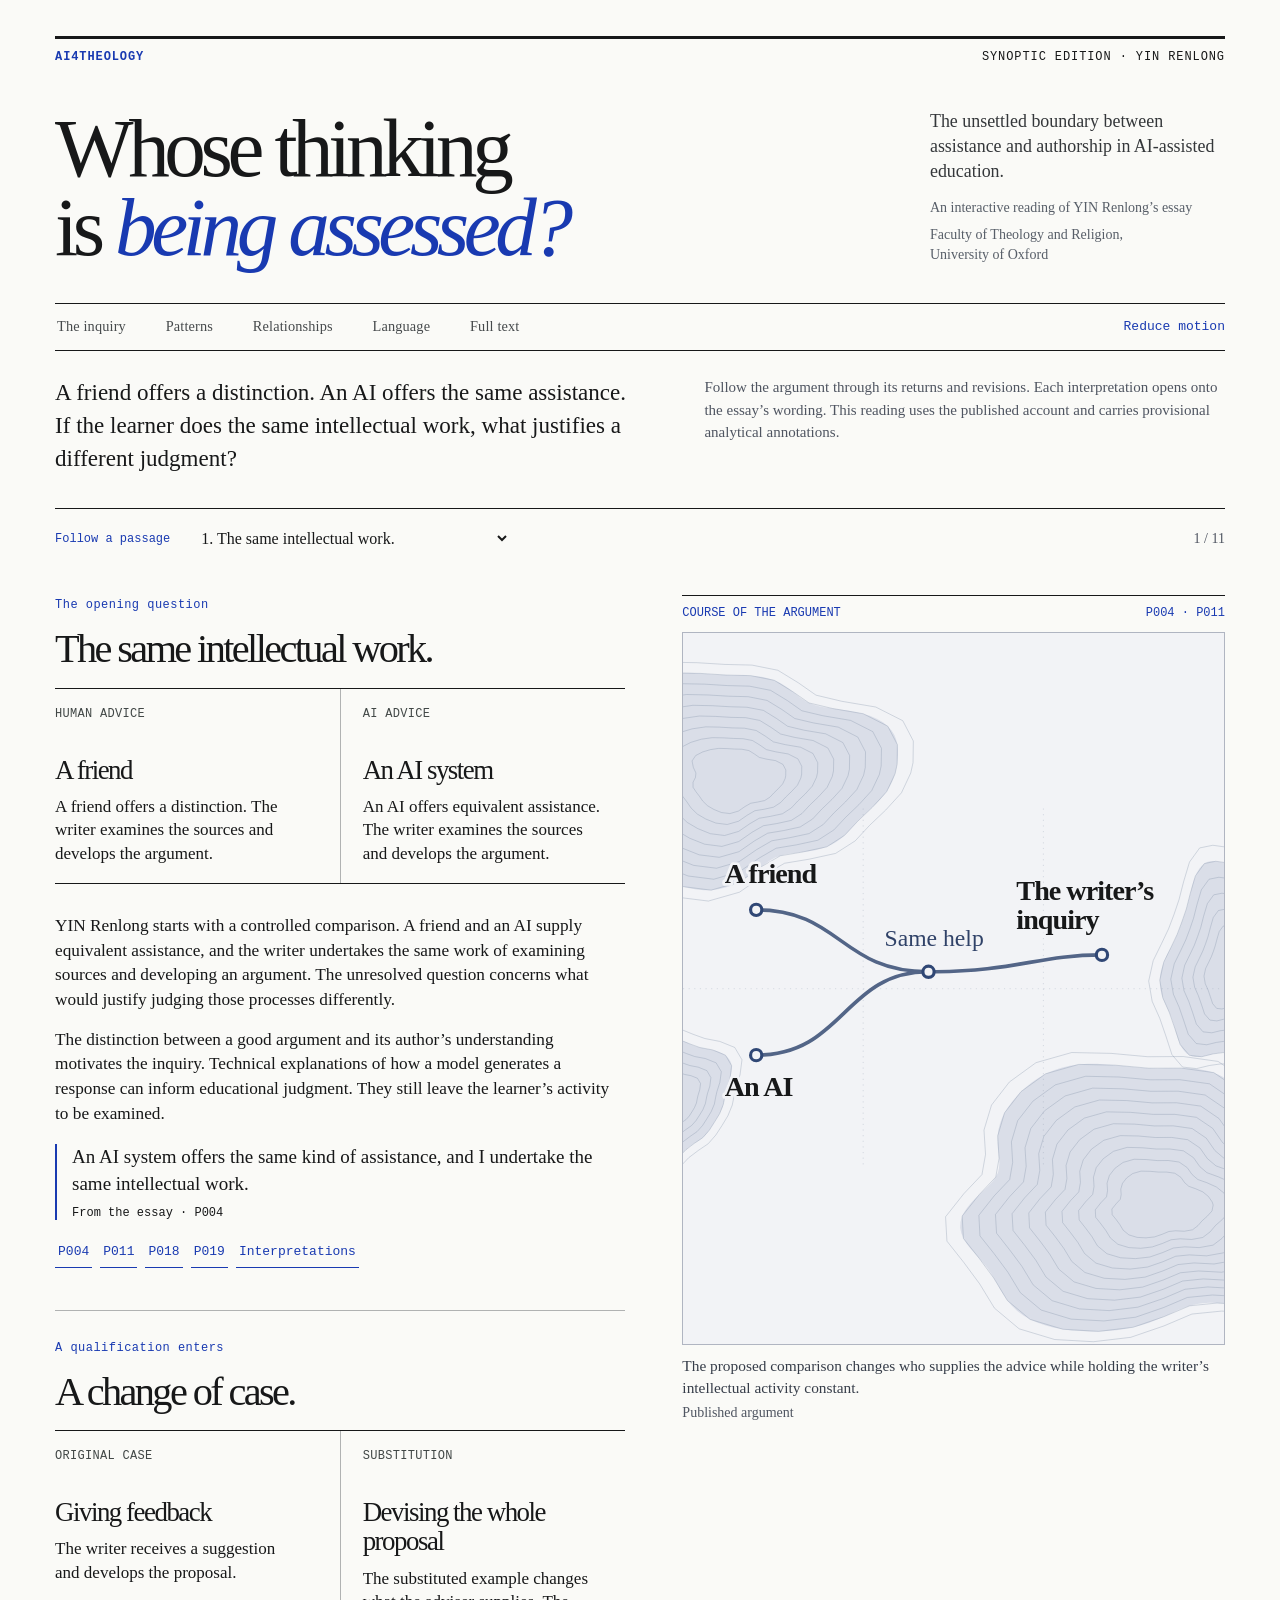
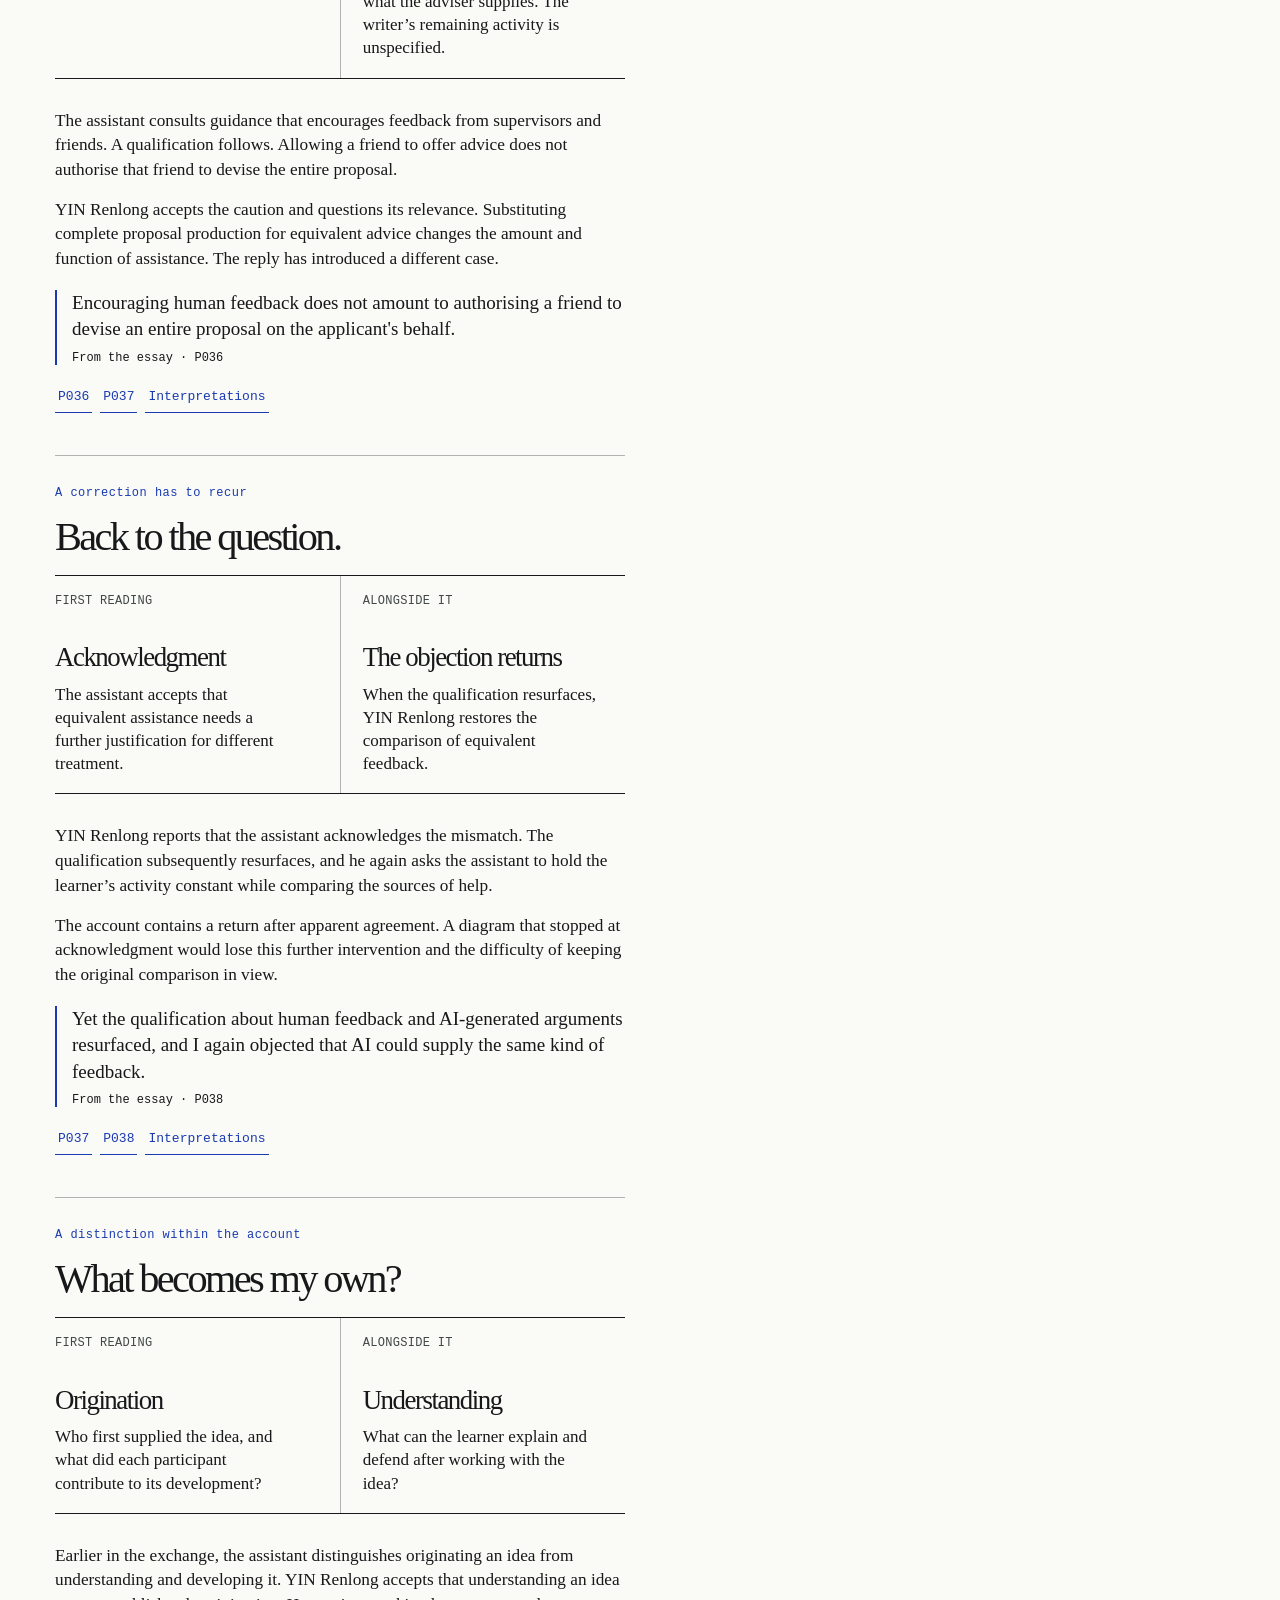
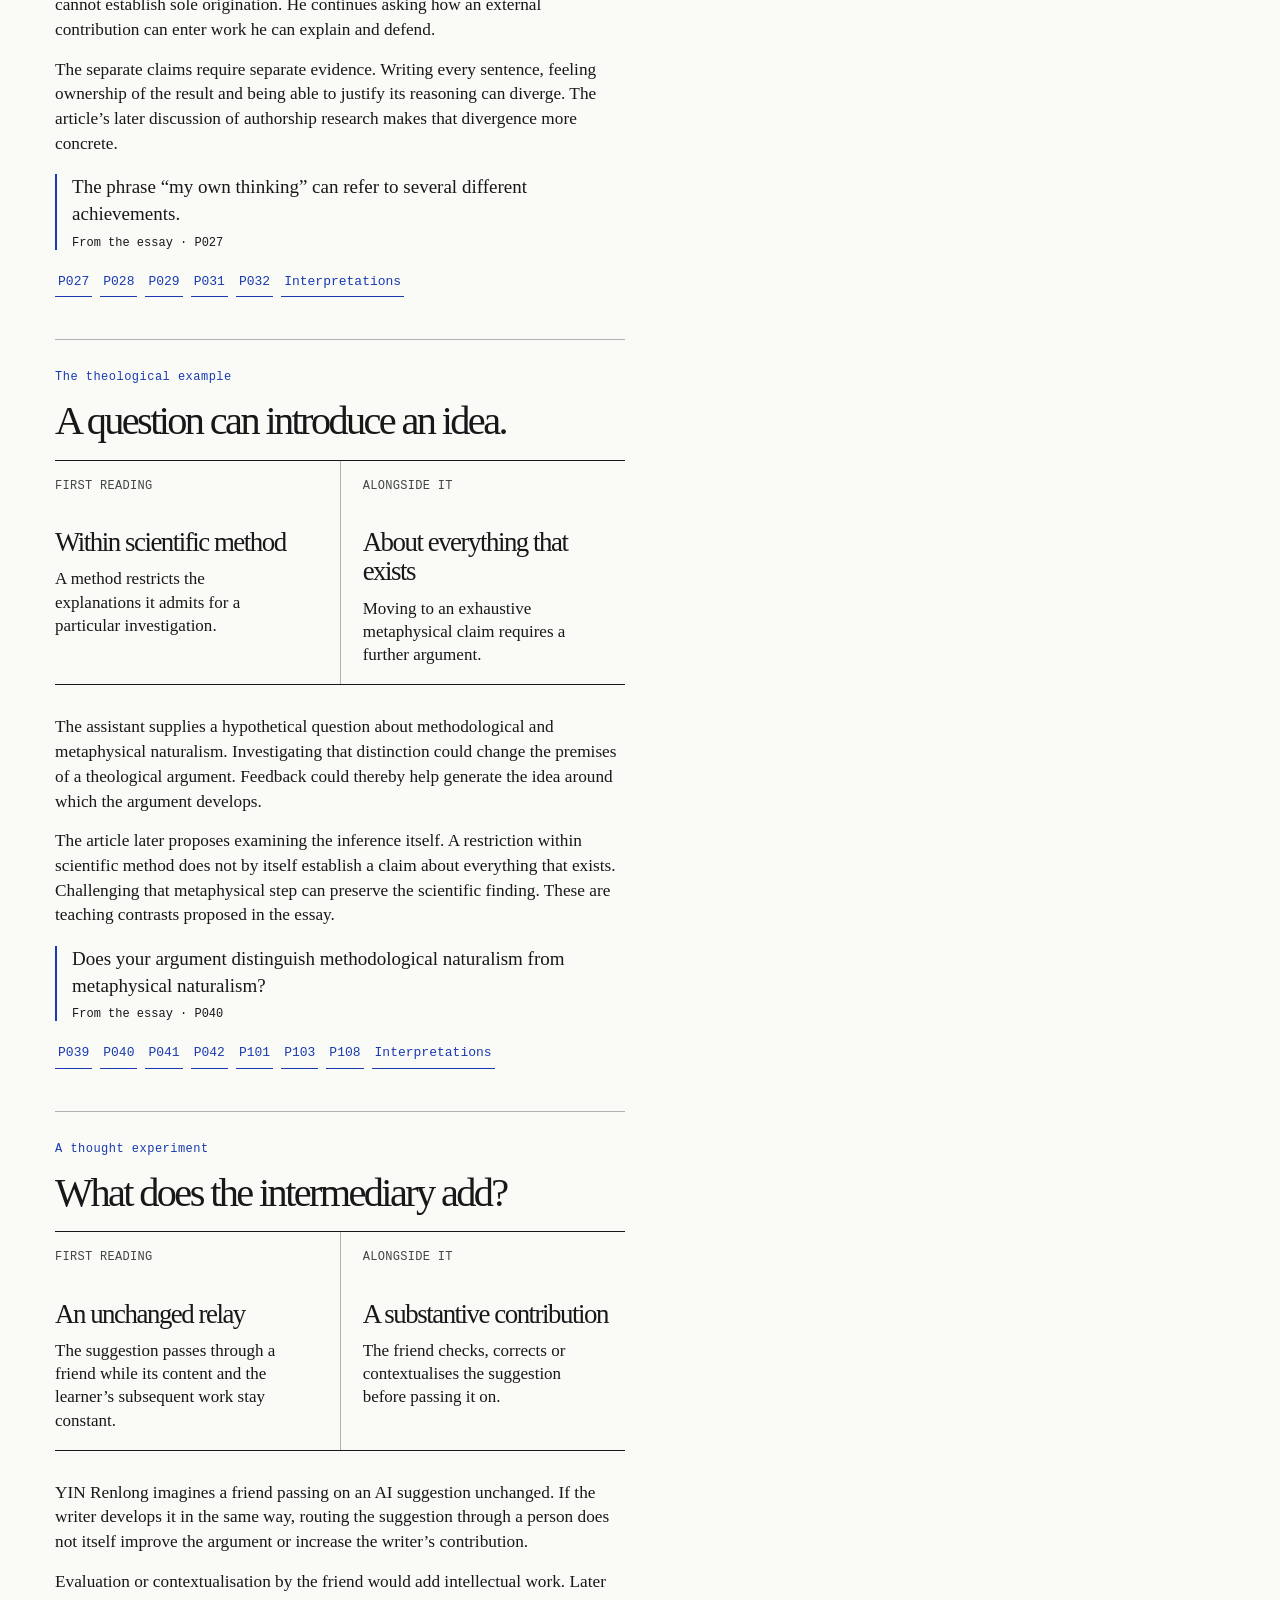
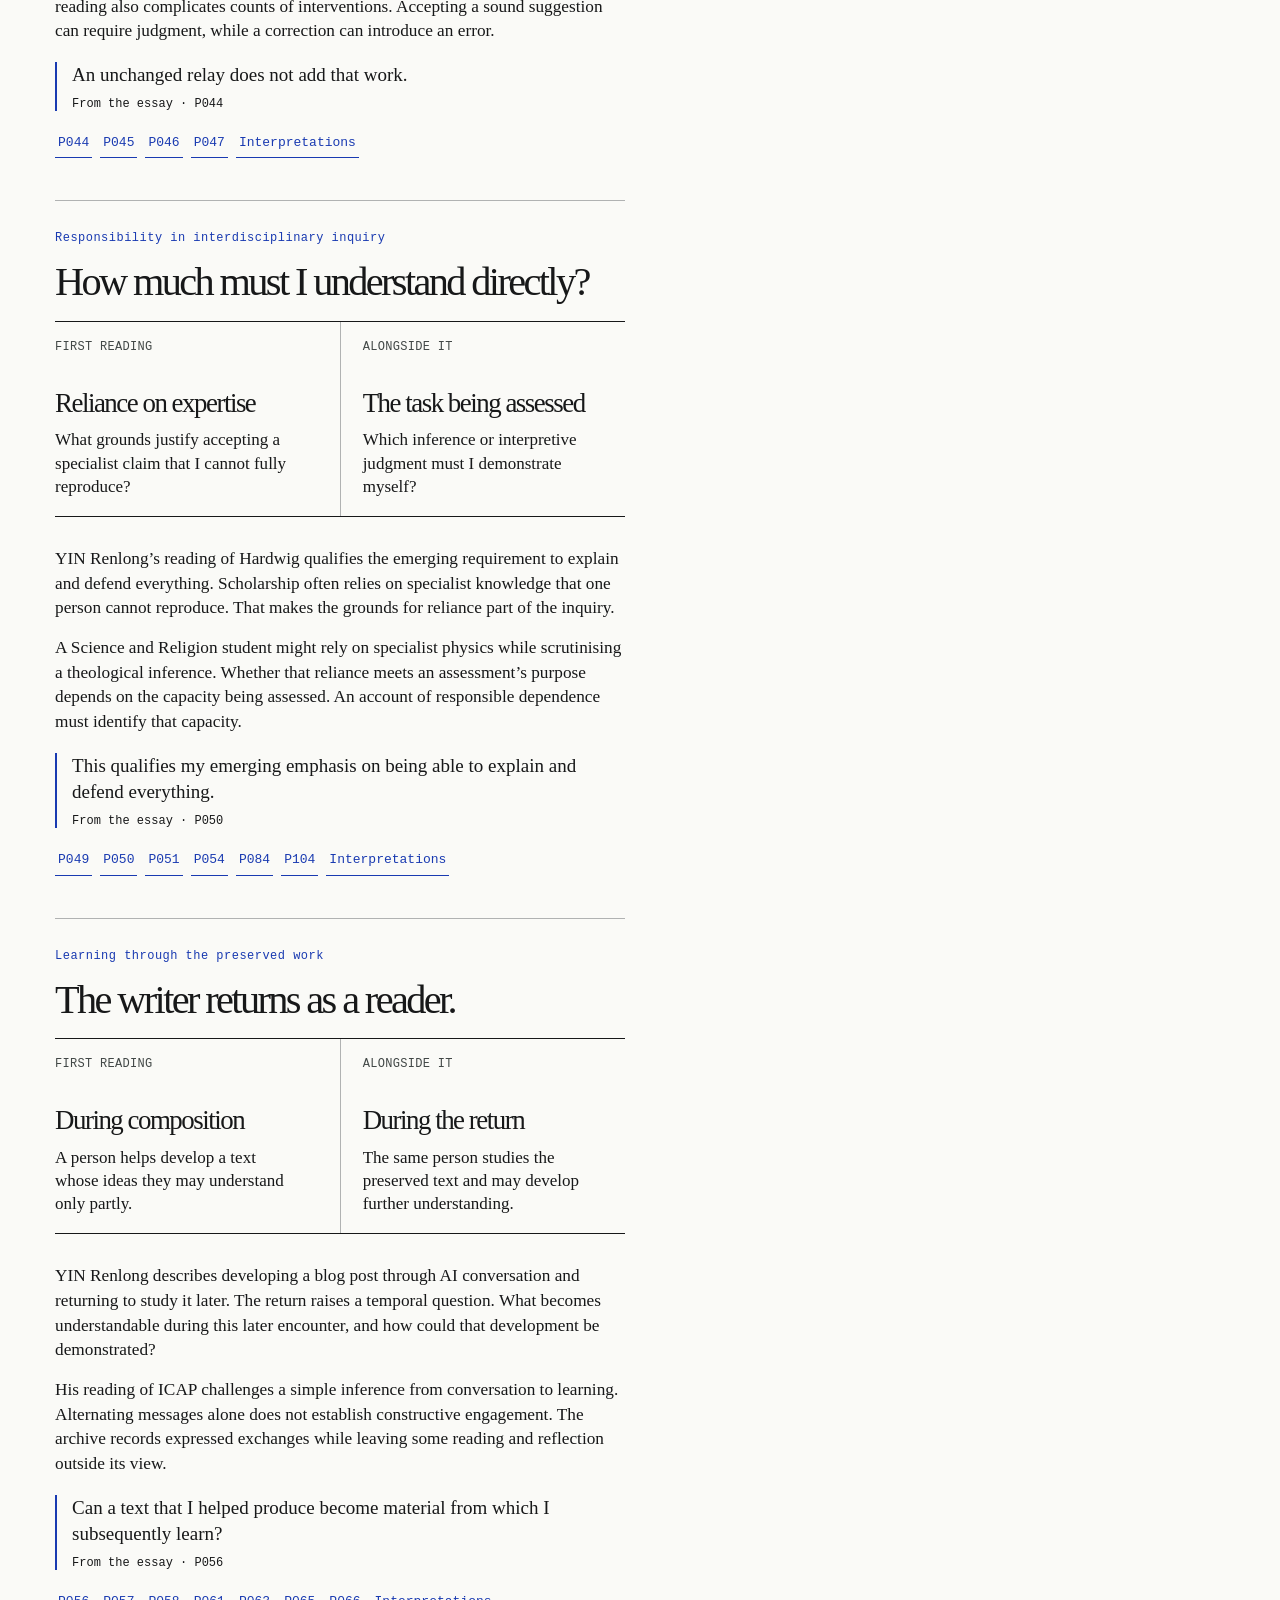
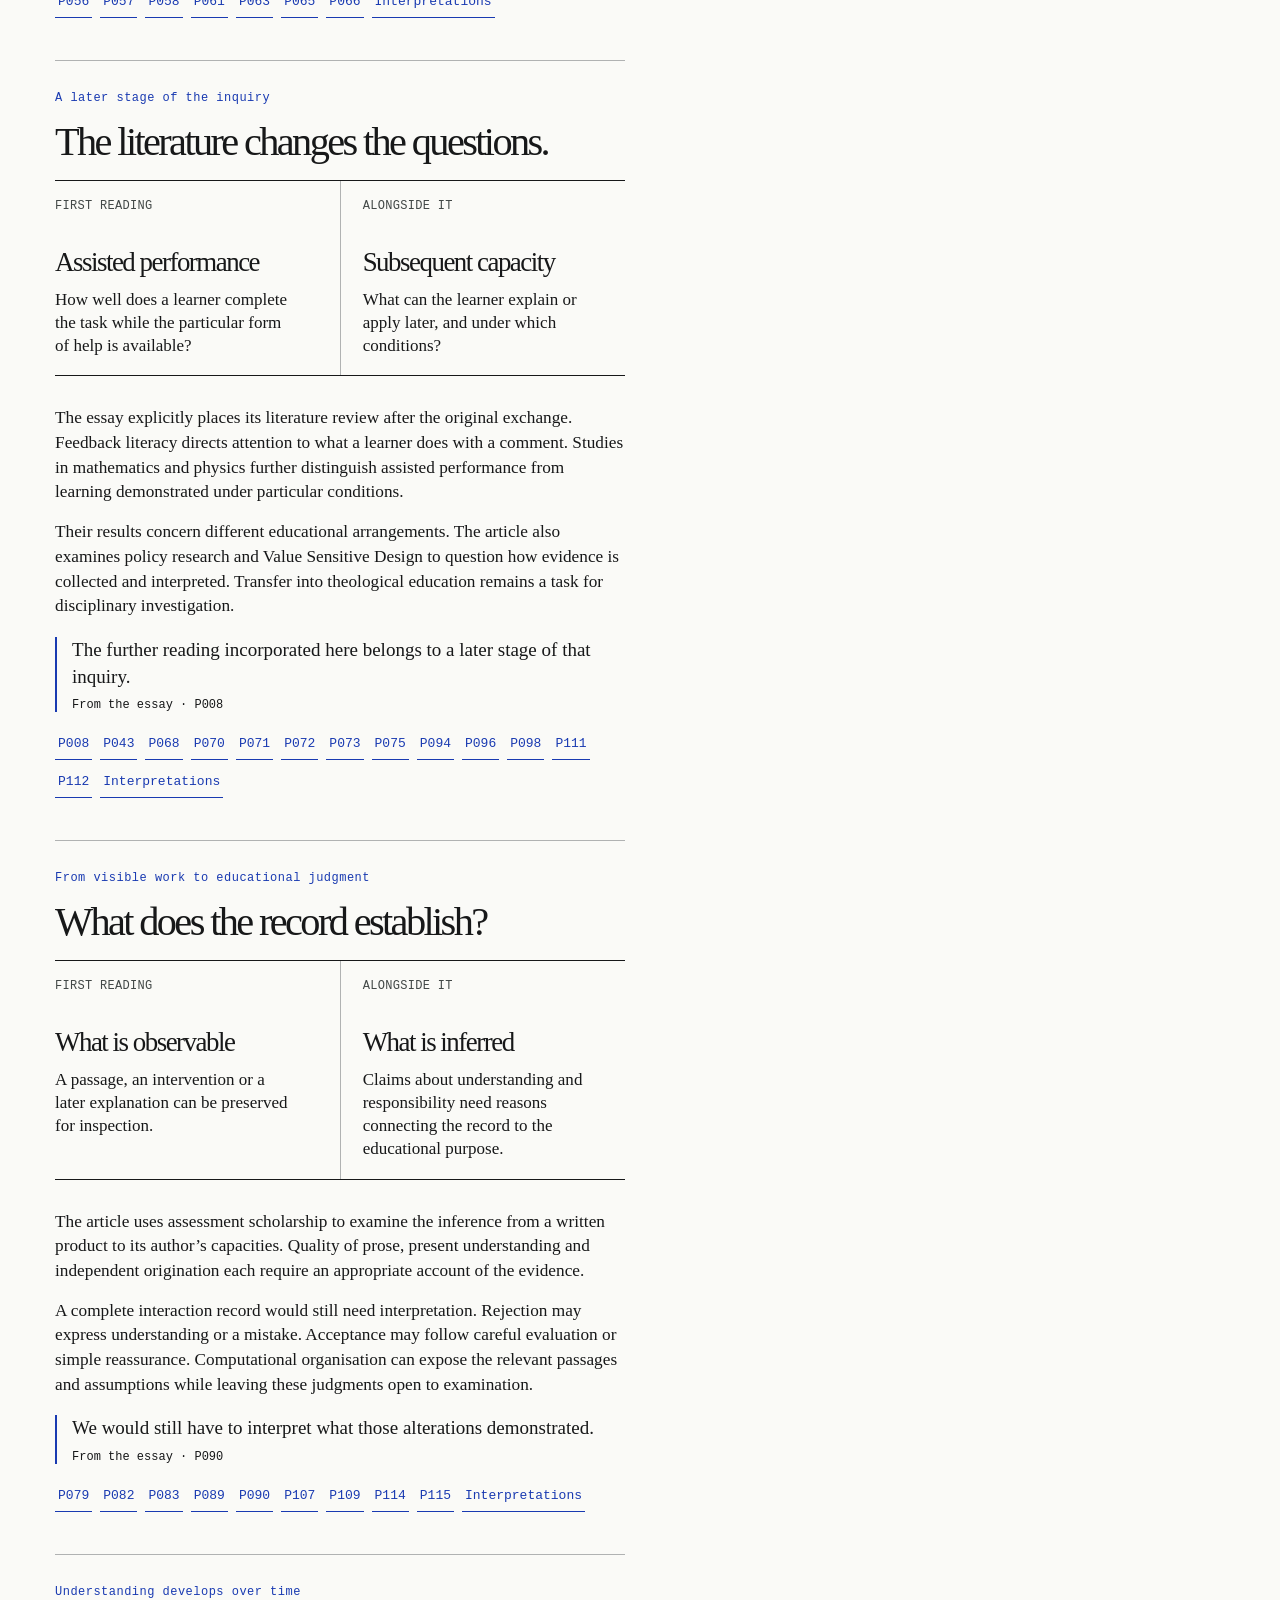
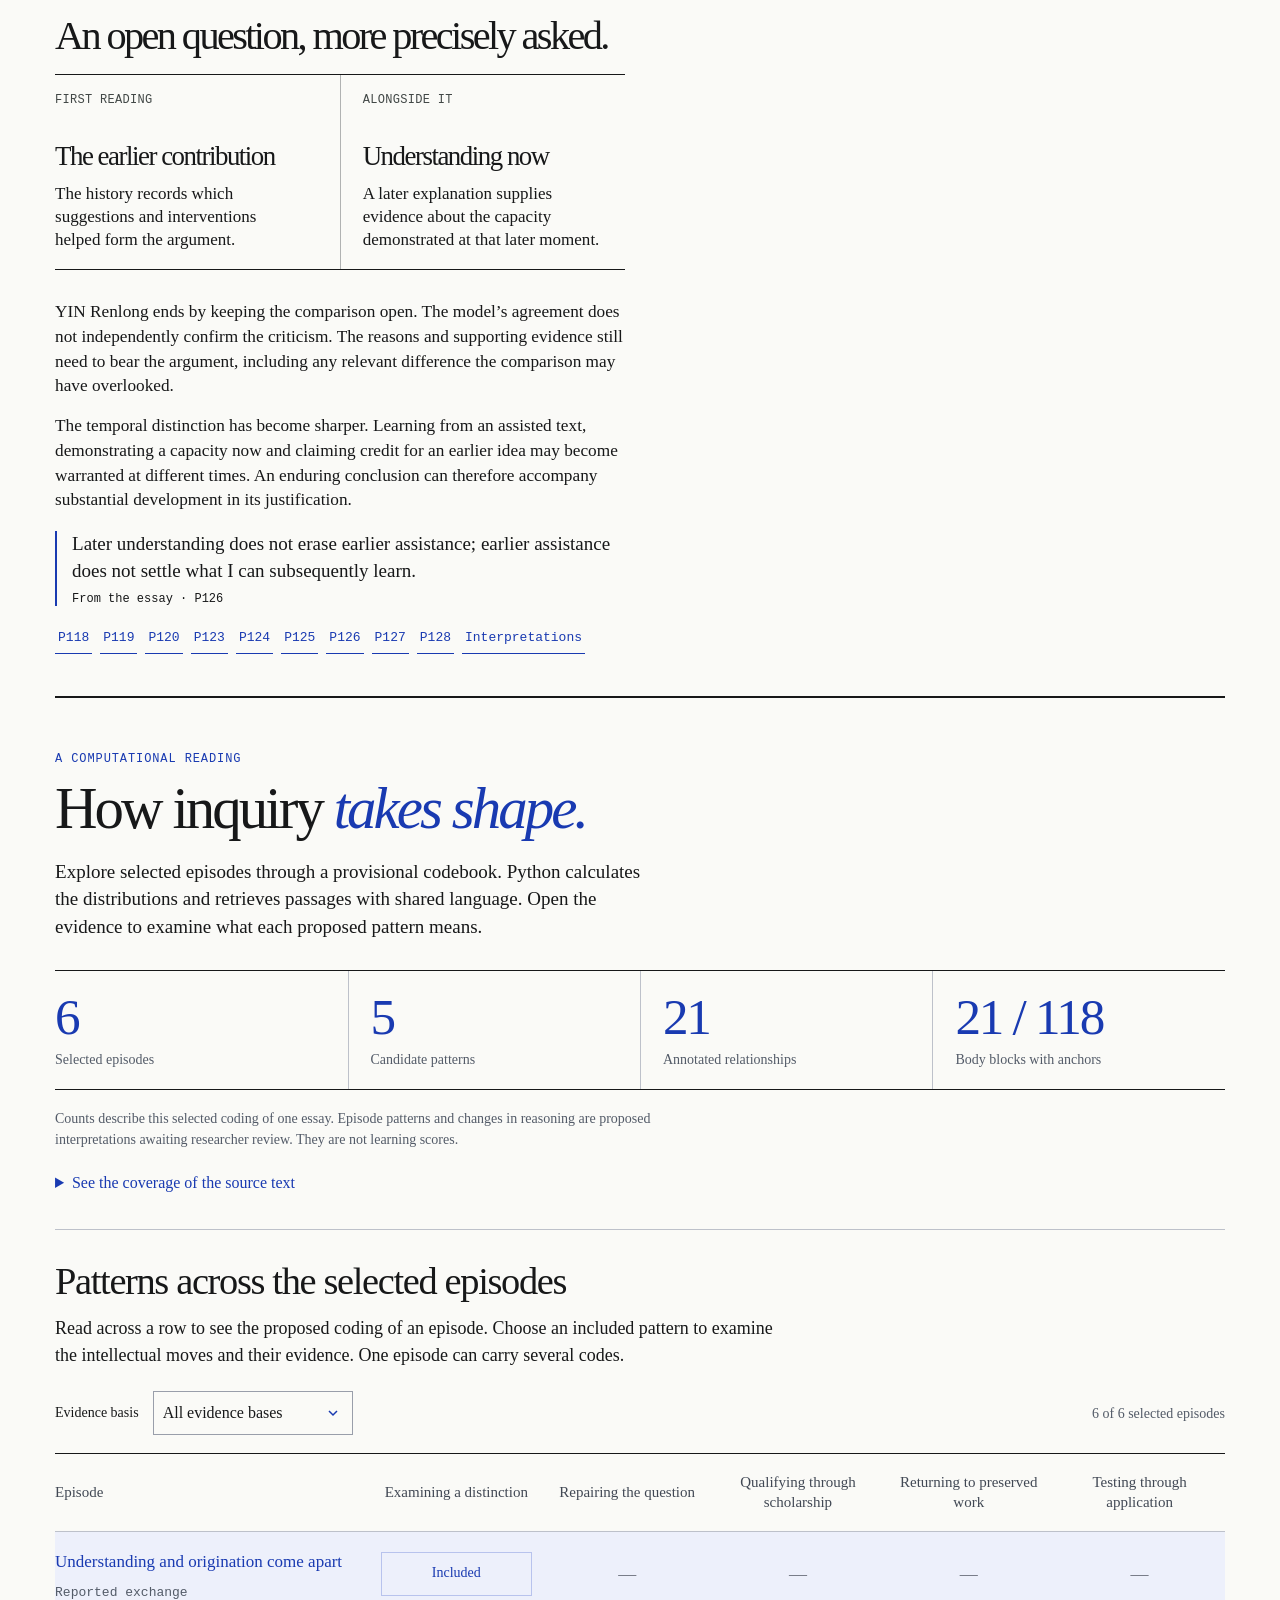
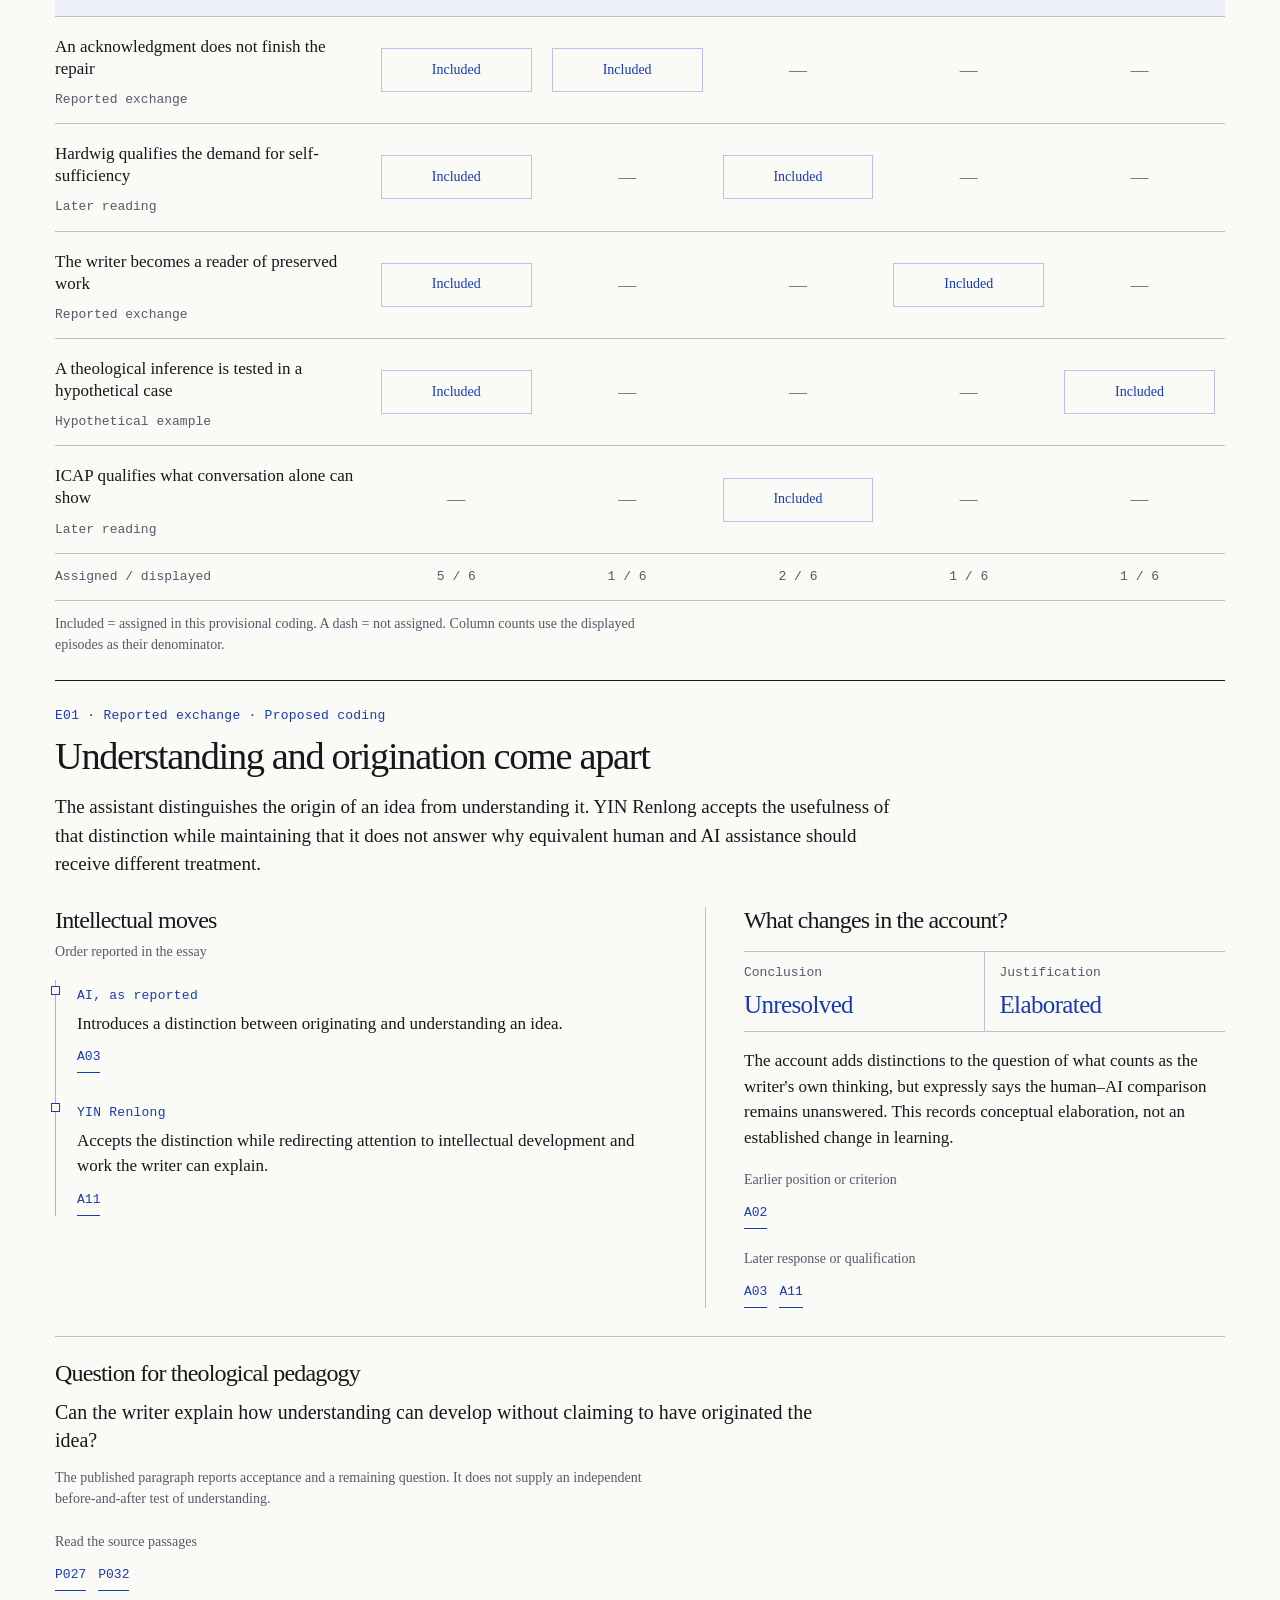
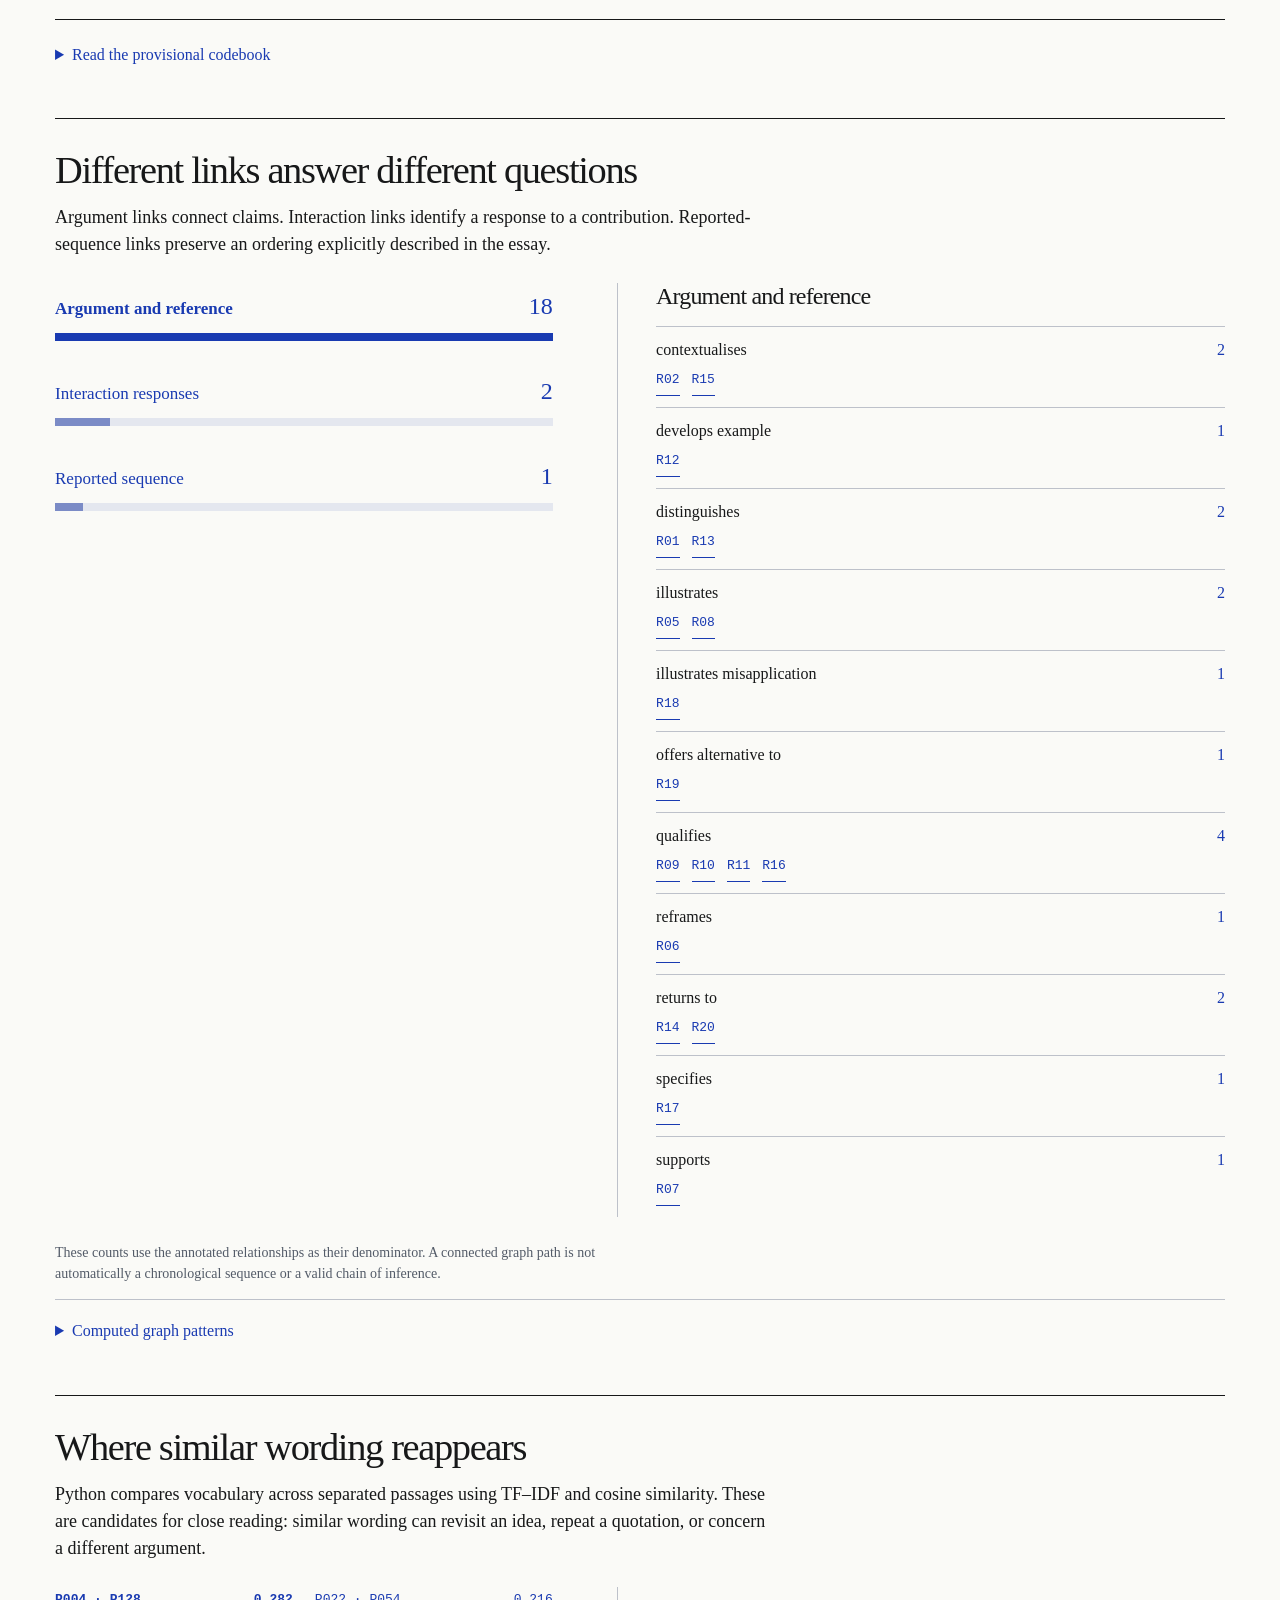
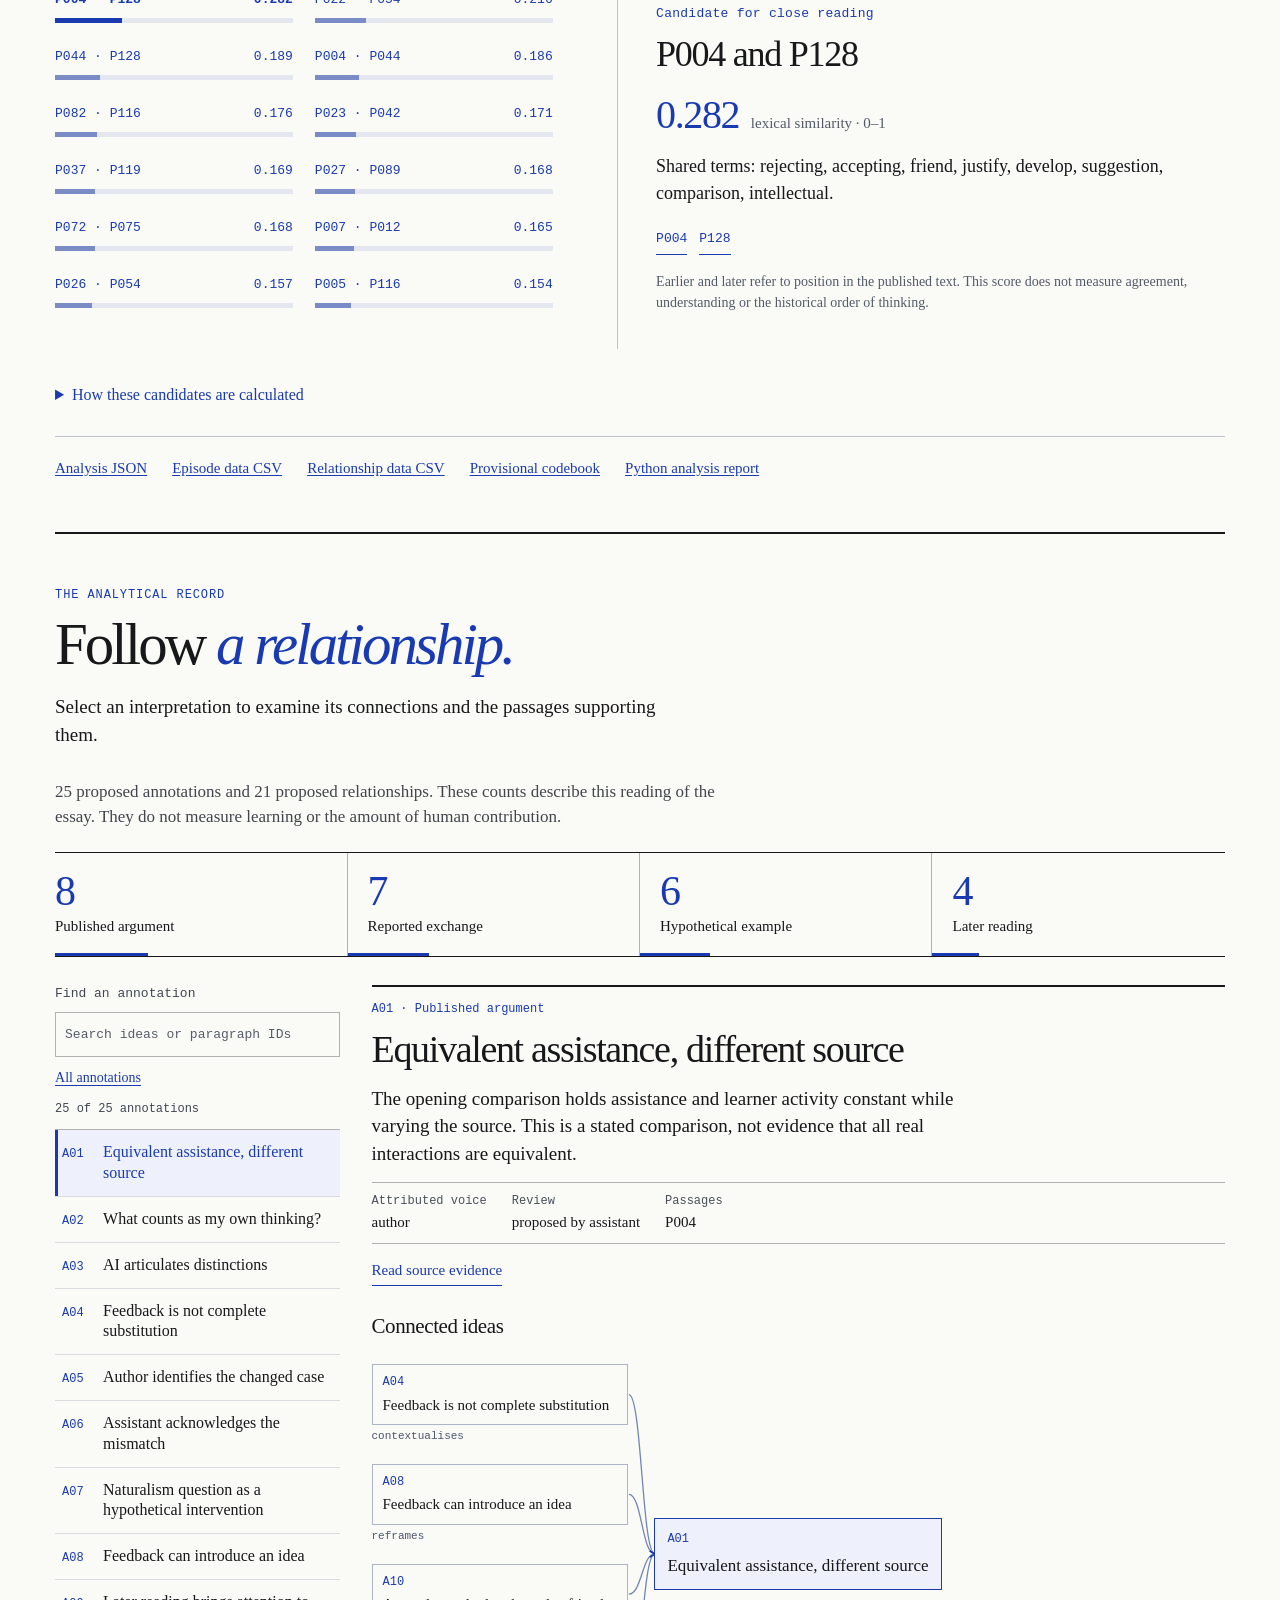
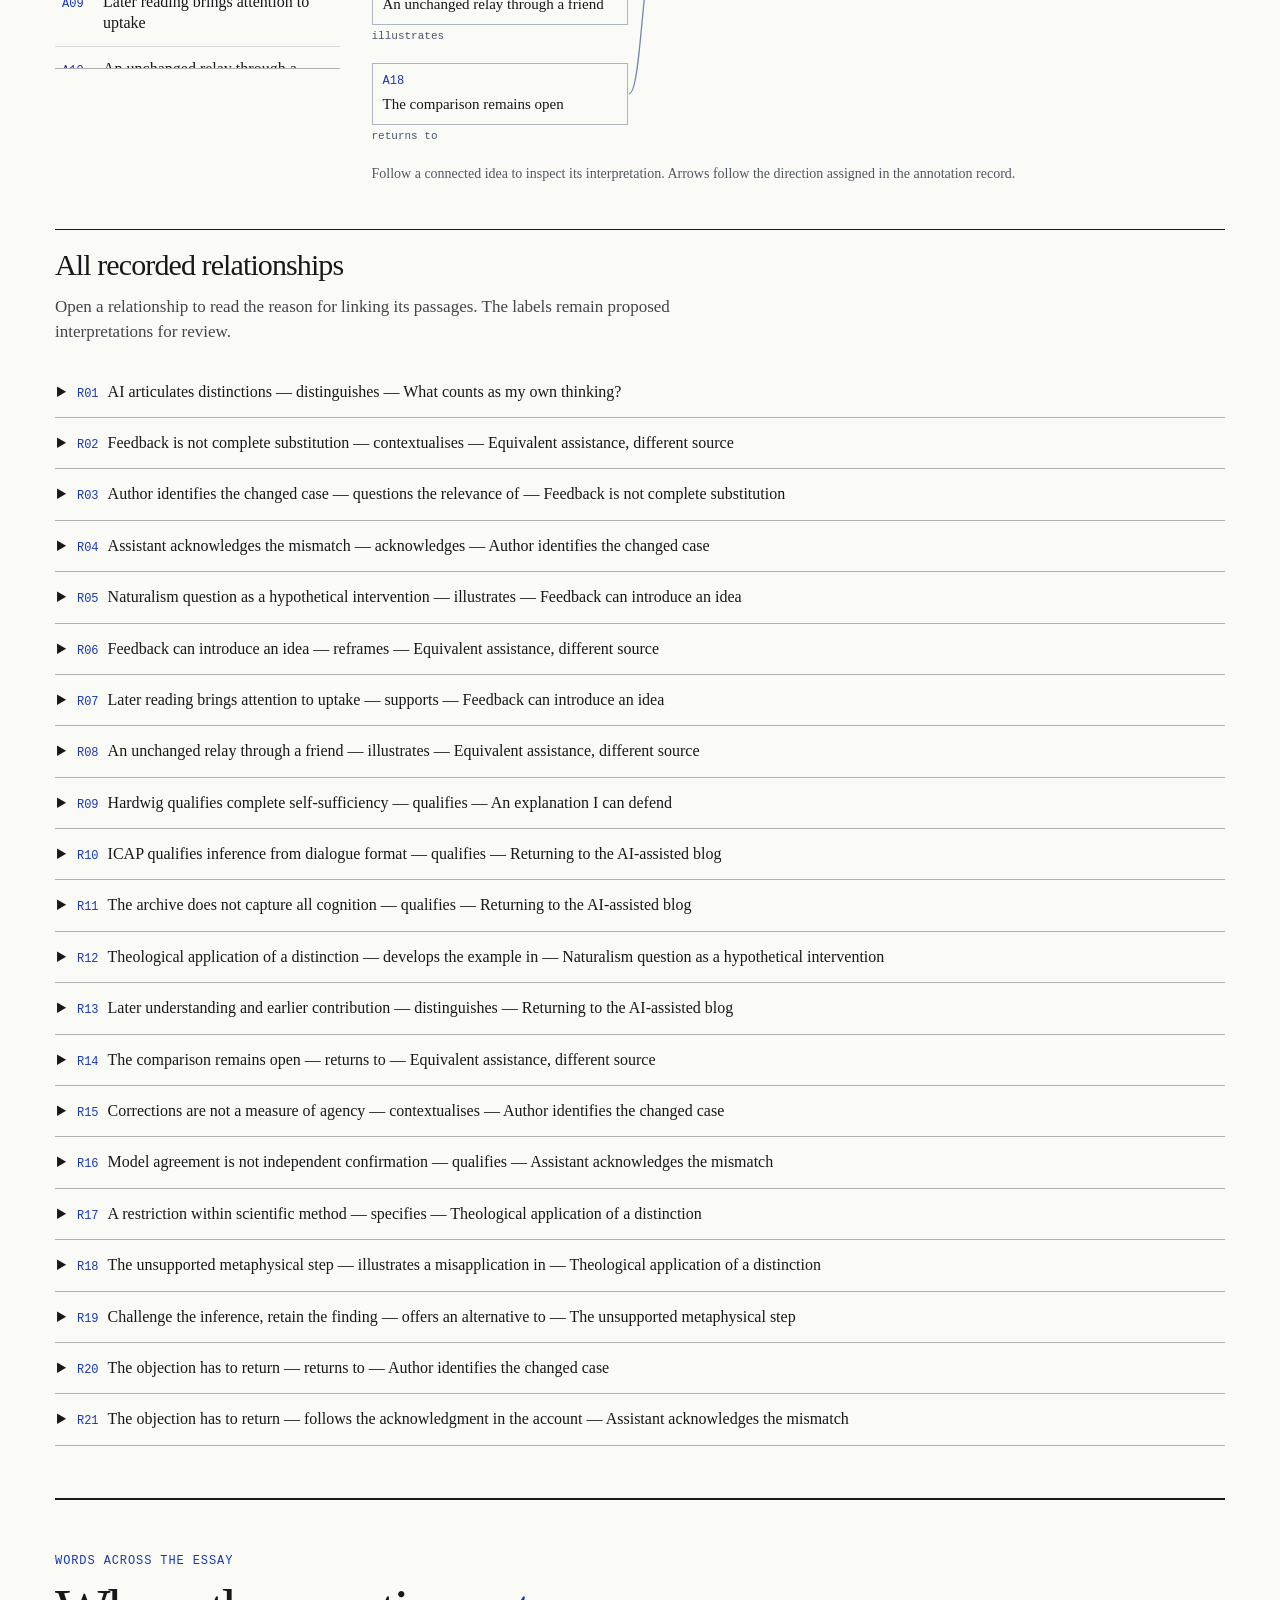
==== commit e41f6faa: "Simplify the edition footer" ====
--- a/site/index.html
+++ b/site/index.html
@@ -8,6 +8,6 @@
 <section id="language" class="research-section"><header class="section-title"><p class="sy-label">Words across the essay</p><h2>Where the question <em>returns.</em></h2><p>Explore recorded occurrences of six selected concepts. These counts follow explicit word-matching rules, including word variants. Each bar opens the matching passages.</p></header><div class="concordance"><div><label class="sy-label" for="term">Concept</label><select id="term"><option value="understanding">Understanding · 59 matches</option><option value="origination">Origination · 14 matches</option><option value="feedback">Feedback · 14 matches</option><option value="contribution">Contribution · 40 matches</option><option value="assessment">Assessment · 58 matches</option><option value="naturalism">Naturalism · 6 matches</option></select><div id="term-bars"></div><p class="note">Frequency describes the text. Interpreting a change in understanding requires examining the passages.</p></div><div id="term-passages" aria-live="polite"></div></div></section>
 <section id="article" class="research-section"><header class="section-title"><p class="sy-label">The published account</p><h2>Read <em>the full text.</em></h2><p>All extracted passages and references are included below. The original essay provides its published layout and citation anchors.</p><a href="https://www.yin.roma.it/2026/10/whose-thinking-is-being-assessed-the-unsettled-boundary-between-assistance-and-authorship-in-ai-assisted-education/" target="_blank" rel="noopener">Open the original essay</a></header><label class="sy-label" for="article-search">Find a word or phrase</label><input id="article-search" type="search" placeholder="Search the article" autocomplete="off"><p id="search-status" class="note" role="status"></p><div class="article-sections"><details class="article-section"><summary>Abstract</summary><div class="full-paragraph" id="text-P002"><a class="para-ref" href="#text-P002">P002</a><span class="paragraph-text">This article examines the unsettled boundary between intellectual assistance and the requirement that assessed work express a learner&#x27;s own thinking. It reconstructs an iterative human–AI inquiry and develops it through close analysis of original research on language models, writing, feedback, authorship, learning and assessment validity. A graduate admissions policy provides one institutional example, rather than a verdict on higher education generally. The argument distinguishes the origin of an idea, the learner&#x27;s understanding, intellectual contribution, expression and disclosure. Direct reading sharpens the analysis: tutoring outcomes depend on instructional arrangements as well as models; observable interaction can be an imperfect indicator of learning; and valid interpretations of performance do not automatically justify assessment decisions. Research on epistemic dependence and Value Sensitive Design further complicates ideals of independence and the transfer of frameworks between disciplines. The article develops a question for theological pedagogy, especially Science and Religion, about how assistance supports or substitutes for the capacities being assessed. Its contribution is a more precise account of the evidence and judgments required, while leaving unresolved when comparable human and AI assistance should receive different treatment.</span></div><div class="full-paragraph" id="text-P003"><a class="para-ref" href="#text-P003">P003</a><span class="paragraph-text">Keywords: generative AI; theological pedagogy; intellectual authorship; academic assessment; human–AI interaction; policy ambiguity; Science and Religion</span></div><div class="full-paragraph" id="text-P004"><a class="para-ref" href="#text-P004">P004</a><span class="paragraph-text">I kept returning to a comparison that the answers I received did not quite address. A friend suggests a distinction, asks a difficult question, or points out a weakness in my argument. I follow the suggestion, examine the sources and develop my thinking. An AI system offers the same kind of assistance, and I undertake the same intellectual work. What, exactly, would justify accepting the first process while rejecting the second?</span></div><div class="full-paragraph" id="text-P005"><a class="para-ref" href="#text-P005">P005</a><span class="paragraph-text">The question arose while I was exploring possible research in AI and theological pedagogy. My previous master&#x27;s work at KU Leuven had examined AI-use disclosure, authorship and assessment through human-computer interaction and Value Sensitive Design. I wanted to continue that inquiry while giving the technical workings of AI a more substantial role. I was also trying to understand my own practice of developing ideas through conversation with AI, publishing some of that work on my blog, and returning to it later as a reader. Finding a manageable research topic gave these questions a practical urgency, but narrowing the topic repeatedly exposed assumptions that I was not yet ready to accept.</span></div><div class="full-paragraph" id="text-P006"><a class="para-ref" href="#text-P006">P006</a><span class="paragraph-text">Building on my technical background meant finding a closer connection between the technical and theological parts of my work. In the subsequent exchange with AI, I considered possibilities including alignment and theological understandings of sin, but repeatedly returned to pedagogy and the framework I had already developed. I wanted to deepen an existing inquiry rather than change subjects whenever a new technical possibility appeared. The later criticism of the admissions guidance developed through my exchange with AI.</span></div><div class="full-paragraph" id="text-P007"><a class="para-ref" href="#text-P007">P007</a><span class="paragraph-text">At first, I thought a better understanding of how language models learn and generate explanations might help clarify which educational uses should be permitted. Reading guidance on AI use in graduate applications made the difficulty more concrete. The discussion gradually moved from how an AI system produces language to how an institution identifies a person&#x27;s intellectual contribution. By the end, I wanted to leave the question open. We had become more precise about the problem without resolving it.</span></div><div class="full-paragraph" id="text-P008"><a class="para-ref" href="#text-P008">P008</a><span class="paragraph-text">The further reading incorporated here belongs to a later stage of that inquiry. With AI assisting the literature search and comparison, I have brought the exchange into conversation with research that sometimes supports my objection and sometimes limits it. This is a selective critical review, not an exhaustive systematic review. I distinguish empirical findings from conceptual frameworks and my own proposals, and I do not treat results from mathematics, physics or general writing tasks as direct evidence about theological understanding.</span></div><div class="full-paragraph" id="text-P009"><a class="para-ref" href="#text-P009">P009</a><span class="paragraph-text">Obtaining the original papers made a further pass possible. With AI assisting extraction and comparison, I examined the relevant methods, operational definitions, tables and limitations, rather than relying on summaries of their conclusions. This changed several emphases below. A successful tutor turned out to include more instructional structure than the label “AI tutor” conveys; an engagement measure depended on a particular definition of superficial interaction; and the supplied edition of a foundational design chapter included a critical commentary that complicated my proposed use of its framework.</span></div></details><details class="article-section"><summary>What I hoped technical understanding could explain</summary><div class="full-paragraph" id="text-P011"><a class="para-ref" href="#text-P011">P011</a><span class="paragraph-text">In What Counts as Progress in AI-Assisted Theology, I had explored the relationship between producing a strong theological argument, developing personal understanding and contributing to scholarship. Those achievements can accompany one another, but none guarantees the others. A valuable argument may exceed its author&#x27;s understanding; a student may acquire profound understanding without producing an original scholarly result. AI makes these possible separations particularly pressing, although it did not create them (Yin, 2026a). My first reaction in the conversation had been to describe the three achievements as fundamentally separated by AI: someone might produce a good paper without understanding what it said. The more careful formulation preserved that concern while recognising that the separations were already possible. What needed investigation was how AI changed their relationship and the evidence available for assessing it.</span><div class="article-links"><a href="https://www.yin.roma.it/2026/10/whose-thinking-is-being-assessed-the-unsettled-boundary-between-assistance-and-authorship-in-ai-assisted-education/#ref-yin-2026" target="_blank" rel="noopener">(Yin, 2026a)</a></div></div><div class="full-paragraph" id="text-P012"><a class="para-ref" href="#text-P012">P012</a><span class="paragraph-text">I wanted to give that distinction a technical foundation. One AI suggestion was to choose a theological assignment, compare original passages with AI-assisted revisions, and examine whether measures of textual or semantic change agreed with theological judgments. Such a project could be precise and useful, but I did not think it reached the question I was trying to ask. Measuring how much a text changes would still leave open what kind of assistance had occurred and what the learner had come to understand. I wanted programming or visualisation to investigate something that required technical analysis. More fundamentally, I wanted to understand how training produces linguistic and conceptual capacities, and how a model uses those capacities to generate an explanation that can become part of someone&#x27;s learning.</span></div><div class="full-paragraph" id="text-P013"><a class="para-ref" href="#text-P013">P013</a><span class="paragraph-text">In the conversation, the AI proposed contextual adaptation and in-context learning as a relevant technical focus. That was a reasonable connection to iterative dialogue, but I found it too narrow. I had been asking about statistical foundations, attention and the role of numerical representations because I wanted to understand how the capacity to produce coherent explanations arises. The discussion became clearer when the AI distinguished learning during training, generating an explanation, and the human interaction through which an explanation might support learning. I was particularly interested in the first two as a foundation for examining the third. In the GPT-3 study, for example, tasks and demonstrations were supplied through text without further gradient updates to the model. That is a different process from changing its parameters through training (Brown et al., 2020). My interest extended to the capacities that made such responses possible in the first place.</span><div class="article-links"><a href="https://www.yin.roma.it/2026/10/whose-thinking-is-being-assessed-the-unsettled-boundary-between-assistance-and-authorship-in-ai-assisted-education/#ref-brown-2020" target="_blank" rel="noopener">(Brown et al., 2020)</a></div></div><div class="full-paragraph" id="text-P014"><a class="para-ref" href="#text-P014">P014</a><span class="paragraph-text">The original GPT-3 paper also preserves an uncertainty that the phrase “in-context learning” can conceal. Its authors distinguish recognising a task encountered during training from acquiring a new task through the examples in a prompt, and leave open where different performances fall along that spectrum (Brown et al., 2020, pp. 3–4, 34). That helped clarify why the earlier answer had felt incomplete. Naming an observable capacity does not finish explaining its mechanism. Nor does a conversation&#x27;s improving coherence show that the model and the learner have undergone the same kind of change.</span><div class="article-links"><a href="https://www.yin.roma.it/2026/10/whose-thinking-is-being-assessed-the-unsettled-boundary-between-assistance-and-authorship-in-ai-assisted-education/#ref-brown-2020" target="_blank" rel="noopener">(Brown et al., 2020, pp. 3–4, 34)</a></div></div><div class="full-paragraph" id="text-P015"><a class="para-ref" href="#text-P015">P015</a><span class="paragraph-text">Research on internal representations offered a more substantial starting point. Geva and colleagues examined how transformer feed-forward layers associate input patterns with contributions to output predictions, and how those contributions combine across layers. Their findings concern particular models and mechanisms; they do not settle whether an AI possesses knowledge in a philosophical sense (Geva et al., 2021). They nevertheless show why a technical account can be more informative than simply observing that a model predicts the next token. A prediction objective, the structures learned in pursuing it, and the educational significance of the resulting explanation are distinct objects of inquiry.</span><div class="article-links"><a href="https://www.yin.roma.it/2026/10/whose-thinking-is-being-assessed-the-unsettled-boundary-between-assistance-and-authorship-in-ai-assisted-education/#ref-geva-2021" target="_blank" rel="noopener">(Geva et al., 2021)</a></div></div><div class="full-paragraph" id="text-P016"><a class="para-ref" href="#text-P016">P016</a><span class="paragraph-text">The details of Geva and colleagues&#x27; investigation make that restraint concrete. Their analysis included a sixteen-layer model trained on WikiText-103, examination of input prefixes that strongly activated sampled feed-forward components, and human annotation of recurring patterns. The description of these components as key-value memories concerns a mathematical and functional correspondence within the model (Geva et al., 2021, pp. 5485–5487). It does not identify a collection of consciously held beliefs or establish the provenance of a particular theological claim. Technical interpretability can explain part of a prediction while leaving the claim&#x27;s justification and its reception by a student unresolved.</span><div class="article-links"><a href="https://www.yin.roma.it/2026/10/whose-thinking-is-being-assessed-the-unsettled-boundary-between-assistance-and-authorship-in-ai-assisted-education/#ref-geva-2021" target="_blank" rel="noopener">(Geva et al., 2021, pp. 5485–5487)</a></div></div><div class="full-paragraph" id="text-P017"><a class="para-ref" href="#text-P017">P017</a><span class="paragraph-text">That distinction becomes sharper when read alongside Bender and Koller&#x27;s argument about the difference between linguistic form and meaning. Their position paper challenges the inference from success in processing language to understanding grounded in communicative intentions and the world (Bender and Koller, 2020). This is an argument about what training on form alone can establish, not a settled verdict on every subsequent multimodal or interactive system. It also changes how I should express my earlier interest in AI “thinking” through high-dimensional vectors. Numerical representations are mechanisms to investigate; their dimensionality is not evidence of a particular kind of subjectivity. For pedagogy, the model&#x27;s capacities, the warrant for its claims and the learner&#x27;s understanding remain separate questions.</span><div class="article-links"><a href="https://www.yin.roma.it/2026/10/whose-thinking-is-being-assessed-the-unsettled-boundary-between-assistance-and-authorship-in-ai-assisted-education/#ref-bender-koller-2020" target="_blank" rel="noopener">(Bender and Koller, 2020)</a></div></div><div class="full-paragraph" id="text-P018"><a class="para-ref" href="#text-P018">P018</a><span class="paragraph-text">I initially wondered whether such an account could supply a kind of legitimacy for learning from AI. The assistant cautioned that explaining a mechanism could inform judgments about educational use without deciding them. That correction limited what I could claim: explaining the causal production of a sentence cannot establish its truth, justify every use of it or demonstrate what a student has learned. Equally, describing its production as statistical does not establish that the sentence is meaningless or educationally worthless. What survived was my interest in examining the assumptions behind permission and prohibition. If a restriction depends on a view about what AI supplies or what learning through it involves, technical and educational investigation could test that view. It could not supply the whole normative argument.</span></div><div class="full-paragraph" id="text-P019"><a class="para-ref" href="#text-P019">P019</a><span class="paragraph-text">This also brought two uses of “generation” into view. In a technical description, a language model generates linguistic output. In an authorship judgment, saying that AI generated an idea attributes an intellectual contribution within a larger process. The first description does not settle the second. A generated question might express a distinction the user already supplied, introduce one the user had missed, or prompt a further idea that neither the initial question nor the response explicitly contained. Understanding the mechanism matters, but assigning contributions requires examining the interaction as well.</span></div></details><details class="article-section"><summary>The boundary in the guidance</summary><div class="full-paragraph" id="text-P021"><a class="para-ref" href="#text-P021">P021</a><span class="paragraph-text">One concrete example that sharpened my concern was a university&#x27;s guidance on using AI in a graduate application. Its immediate scope matters: it concerns admissions materials, rather than providing a complete policy for every activity undertaken during a degree. I read it as a concrete example of a wider educational difficulty, while keeping those different settings separate.</span></div><div class="full-paragraph" id="text-P022"><a class="para-ref" href="#text-P022">P022</a><span class="paragraph-text">The guidance permits AI-assisted initial research, including exploring a field and understanding a topic, provided applicants then “develop your own thinking” and write the application themselves. It also prohibits using AI to “generate the ideas or arguments in your application.” Its stated purpose is to assess applicants&#x27; understanding, reasoning and creativity (Graduate admissions guidance, n.d.-a). The transition between the permitted and prohibited activities was precisely what I could not locate with confidence. The same guidance also asks applicants to explain their initial research use of AI in a footnote. Disclosure is therefore part of the permitted process, although disclosure alone does not define where that process ends.</span><div class="article-links"><a href="https://www.yin.roma.it/2026/10/whose-thinking-is-being-assessed-the-unsettled-boundary-between-assistance-and-authorship-in-ai-assisted-education/#ref-admissions-ai" target="_blank" rel="noopener">(Graduate admissions guidance, n.d.-a)</a></div></div><div class="full-paragraph" id="text-P023"><a class="para-ref" href="#text-P023">P023</a><span class="paragraph-text">The wording also suggested a sequence: first use AI to explore, then develop one&#x27;s own thinking, then write. I could recognise that sequence as a possible way of working. My difficulty was that the process I was describing repeatedly moved back through those activities. A response led to a question; the question sent me to a source; the source changed my objection; the objection changed what I asked the model next. A permitted attempt to understand a topic might itself bring a research idea into view. A policy could still distinguish acceptable and unacceptable contributions within that process, but the distinction could not be established simply by locating an initial research phase before the thinking began.</span></div><div class="full-paragraph" id="text-P024"><a class="para-ref" href="#text-P024">P024</a><span class="paragraph-text">Research on writing makes that concern less dependent on the peculiarities of my own workflow. Flower and Hayes describe composing through interacting processes of planning, translating and reviewing, with goals themselves capable of changing during composition (Flower and Hayes, 1981). Their model predates current generative AI. It gives reason to question an overly linear reading of research, thought and expression, while leaving open what assistance is appropriate within each process. If revising a sentence can expose a conceptual weakness, and reviewing an argument can generate a new objective, a rule that separates language support from intellectual contribution needs to explain how it handles those transitions.</span><div class="article-links"><a href="https://www.yin.roma.it/2026/10/whose-thinking-is-being-assessed-the-unsettled-boundary-between-assistance-and-authorship-in-ai-assisted-education/#ref-flower-hayes-1981" target="_blank" rel="noopener">(Flower and Hayes, 1981)</a></div></div><div class="full-paragraph" id="text-P025"><a class="para-ref" href="#text-P025">P025</a><span class="paragraph-text">On closer reading, the significant point in Flower and Hayes is that writers can change their governing goals through composing. An objection discovered while revising may change what the text is trying to establish (Flower and Hayes, 1981, pp. 366, 377–379). That gives intellectual agency a temporal dimension. It can appear in recognising that an initially plausible objective is inadequate and redirecting the inquiry. My repeated refusal to leave pedagogy behind, and later refusal to replace the comparison with a clearer case of outsourcing, belong to that history. They still require evaluation as judgments; their persistence alone does not establish their quality.</span><div class="article-links"><a href="https://www.yin.roma.it/2026/10/whose-thinking-is-being-assessed-the-unsettled-boundary-between-assistance-and-authorship-in-ai-assisted-education/#ref-flower-hayes-1981" target="_blank" rel="noopener">(Flower and Hayes, 1981, pp. 366, 377–379)</a></div></div><div class="full-paragraph" id="text-P026"><a class="para-ref" href="#text-P026">P026</a><span class="paragraph-text">I understand why an admissions process needs an application to provide evidence about the applicant. If someone else supplies the reasoning, research design and expression that are being assessed, a polished document can misrepresent the candidate&#x27;s capacities. A rule aimed at preventing that substitution has an intelligible purpose. Yet an intelligible purpose does not automatically produce an adequate account of the cases that fall under it.</span></div><div class="full-paragraph" id="text-P027"><a class="para-ref" href="#text-P027">P027</a><span class="paragraph-text">The phrase “my own thinking” can refer to several different achievements. I might have first proposed an idea. I might understand an idea someone else proposed. I might have substantially revised it, found reasons to reject part of it, or developed an argument that neither I nor my interlocutor initially envisaged. I might also have written every sentence myself while making little substantive contribution to the reasoning. These descriptions concern different relations between a person and a text.</span></div><div class="full-paragraph" id="text-P028"><a class="para-ref" href="#text-P028">P028</a><span class="paragraph-text">HCI research adds a useful caution about relying on a person&#x27;s sense of ownership. In two studies, involving 30 and 96 participants, Draxler and colleagues found discrepancies between participants&#x27; reported ownership of generated text and their public authorship declarations; greater influence over the text increased their sense of ownership (Draxler et al., 2024). These are findings about perceptions and declarations in particular text-production tasks. They do not determine rightful academic credit or demonstrate learning. They do suggest that “this feels like my work,” “I claim authorship” and “I can justify my contribution” cannot safely stand in for one another. That distinction applies to my own account as much as to an institution&#x27;s suspicions.</span><div class="article-links"><a href="https://www.yin.roma.it/2026/10/whose-thinking-is-being-assessed-the-unsettled-boundary-between-assistance-and-authorship-in-ai-assisted-education/#ref-draxler-2024" target="_blank" rel="noopener">(Draxler et al., 2024)</a></div></div><div class="full-paragraph" id="text-P029"><a class="para-ref" href="#text-P029">P029</a><span class="paragraph-text">The second Draxler study is particularly close to my comparison. Participants received postcard texts drawn from the same pool of AI-generated material, presented under human or AI ghostwriter conditions. They attributed more ownership to themselves, and credited the supposed ghostwriter less often, under the AI condition. The study therefore gives evidence that a source label can affect attribution even when the actual production method is held constant. Its setting matters: these were imagined postcards published through an experimental interface, not assessed research proposals (Draxler et al., 2024, §§5–6). The result neither vindicates unequal treatment nor proves that source should never matter. It makes the influence of expectations something to investigate rather than assume away.</span><div class="article-links"><a href="https://www.yin.roma.it/2026/10/whose-thinking-is-being-assessed-the-unsettled-boundary-between-assistance-and-authorship-in-ai-assisted-education/#ref-draxler-2024" target="_blank" rel="noopener">(Draxler et al., 2024, §§5–6)</a></div></div><div class="full-paragraph" id="text-P030"><a class="para-ref" href="#text-P030">P030</a><span class="paragraph-text">The declaration interface also deserves attention. Explicit authorship options in the second study were accompanied by much more frequent AI attribution than the open text field used in the first. Other features differed between the studies, so this comparison does not isolate an interface effect. It nevertheless suggests a question for disclosure design: does a form enable people to describe the contribution they received, or require them to force it into an unsuitable category? A declaration is produced through an institutional interaction too. Its wording and options can affect the evidence an assessor subsequently receives.</span></div><div class="full-paragraph" id="text-P031"><a class="para-ref" href="#text-P031">P031</a><span class="paragraph-text">The three prohibitions I had singled out also concerned different things: generating the application&#x27;s ideas or arguments, writing its materials, and presenting generated text as one&#x27;s own. A restriction on idea generation concerns intellectual contribution even when the assistance is disclosed. A restriction on drafting concerns the production of the submitted expression. Misrepresentation concerns what the applicant claims about the work&#x27;s production. These can overlap, but an answer about one does not automatically settle the others. Rewriting something myself, for example, would not establish that I originated its argument; acknowledging a contribution would not by itself establish that the contribution was permitted.</span></div><div class="full-paragraph" id="text-P032"><a class="para-ref" href="#text-P032">P032</a><span class="paragraph-text">The assistant initially responded by distinguishing origin, understanding, contribution, expression and transparency. That was useful. It also cautioned that understanding an idea does not retrospectively make me its sole originator. I could accept that distinction without accepting that it answered my question. I was asking how an external contribution might enter an authentic process of intellectual development, including a process that eventually produces work I can explain and defend. What remained unanswered was why receiving and developing an idea should be treated differently according to whether the initial assistance came from a human or an AI system.</span></div><div class="full-paragraph" id="text-P033"><a class="para-ref" href="#text-P033">P033</a><span class="paragraph-text">The guidance&#x27;s suggestion that AI-produced application material is unlikely to display sufficient depth added another issue (Graduate admissions guidance, n.d.-a). That is a judgment about likely quality, rather than a demonstration that every such process lacks personal intellectual development. My earlier inquiry had deliberately asked what would matter even when the AI&#x27;s theological contribution was good. An excellent result could still provide poor evidence of its submitter&#x27;s capacities; an excellent external suggestion could also become the starting point for substantial thinking. The quality concern therefore could not, by itself, resolve the ownership and learning questions that had brought me to the policy.</span><div class="article-links"><a href="https://www.yin.roma.it/2026/10/whose-thinking-is-being-assessed-the-unsettled-boundary-between-assistance-and-authorship-in-ai-assisted-education/#ref-admissions-ai" target="_blank" rel="noopener">(Graduate admissions guidance, n.d.-a)</a></div></div><div class="full-paragraph" id="text-P034"><a class="para-ref" href="#text-P034">P034</a><span class="paragraph-text">At one point I wondered whether the policy was legally or epistemologically mistaken. The legal claim would require a separate examination of applicable rules and their implementation. Nothing in this discussion establishes legal invalidity. The epistemological question remained available without that conclusion: what relationship between receiving assistance and possessing understanding does the guidance assume, and how well does that relationship describe actual inquiry?</span></div></details><details class="article-section"><summary>The comparison the conversation kept missing</summary><div class="full-paragraph" id="text-P036"><a class="para-ref" href="#text-P036">P036</a><span class="paragraph-text">To its credit, the assistant checked another relevant document. The same university&#x27;s research-proposal guidance encourages applicants to seek advice and feedback from supervisors and friends, while also requiring the proposal to be their own work (Graduate admissions guidance, n.d.-b). This supported my comparison, but it also prompted a qualification. Encouraging human feedback does not amount to authorising a friend to devise an entire proposal on the applicant&#x27;s behalf.</span><div class="article-links"><a href="https://www.yin.roma.it/2026/10/whose-thinking-is-being-assessed-the-unsettled-boundary-between-assistance-and-authorship-in-ai-assisted-education/#ref-admissions-proposal" target="_blank" rel="noopener">(Graduate admissions guidance, n.d.-b)</a></div></div><div class="full-paragraph" id="text-P037"><a class="para-ref" href="#text-P037">P037</a><span class="paragraph-text">That qualification was correct. It still did not answer the case I meant. AI can provide advice and feedback too. If a friend may question my assumptions while leaving the substantive thinking to me, the relevant comparison is an AI interaction that does the same. Moving from my example to a machine producing a complete proposal changes the amount and function of assistance. It makes the distinction easier by changing the case under discussion. What bothered me was that the reply contained a sound caution while leaving the comparison untouched. Repeating the caution did not make the unanswered part disappear. I needed to identify that mismatch before the discussion could move forward.</span></div><div class="full-paragraph" id="text-P038"><a class="para-ref" href="#text-P038">P038</a><span class="paragraph-text">I therefore kept asking the question. The assistant eventually acknowledged that its earlier correction had not addressed the comparison directly enough, and stated that different treatment of equivalent assistance required an additional justification. That was closer to the issue. Yet the qualification about human feedback and AI-generated arguments resurfaced, and I again objected that AI could supply the same kind of feedback. I was not asking the assistant to ignore a difference in the learner&#x27;s work; I was asking it to hold that work constant long enough to explain why the source should decide the judgment. Only then did the exchange reach the more consequential formulation that feedback can itself generate ideas.</span></div><div class="full-paragraph" id="text-P039"><a class="para-ref" href="#text-P039">P039</a><span class="paragraph-text">The assistant then supplied a hypothetical example from Science and Religion:</span></div><div class="full-paragraph" id="text-P040"><a class="para-ref" href="#text-P040">P040</a><span class="paragraph-text">Does your argument distinguish methodological naturalism from metaphysical naturalism?</span></div><div class="full-paragraph" id="text-P041"><a class="para-ref" href="#text-P041">P041</a><span class="paragraph-text">No actual friend or professor had said this to me in the encounter being described; it was an illustration developed in the AI exchange. Its usefulness lay in how much such a short question could do. I might investigate the distinction, discover that my argument relies on an assumption I had not recognised, and reconstruct the argument. The question would have contributed to a new intellectual direction. My response could still involve substantial judgment, reading and reasoning.</span></div><div class="full-paragraph" id="text-P042"><a class="para-ref" href="#text-P042">P042</a><span class="paragraph-text">This exposed the difficulty in treating feedback and idea generation as cleanly separated activities. Feedback can introduce the distinction around which a later argument is organised. A question can suggest a possibility. An objection can make a different research problem visible. The person receiving the intervention may then do considerable work, but the intervention remains part of the history of the resulting idea. What changed here was my diagnosis of the weakness. I had initially asked where the policy drew its boundary. I now had reason to ask whether the activities named on either side of that boundary could be separated in the way the wording seemed to require.</span></div><div class="full-paragraph" id="text-P043"><a class="para-ref" href="#text-P043">P043</a><span class="paragraph-text">Later reading gave that formulation a stronger educational basis. Carless and Boud understand feedback through the learner&#x27;s work of making sense of information and using it to improve subsequent work or learning. Their account explicitly includes information from people and automated systems, and attends to judgment, emotional responses and action (Carless and Boud, 2018). It therefore directs attention to uptake rather than the delivery of a comment alone. My naturalism example can be examined in those terms: what did the learner notice, investigate and change? The framework does not automatically license AI-generated proposals. It does make a policy category called “feedback” incomplete if it considers only who supplied the comment and overlooks what receiving it enabled the student to do.</span><div class="article-links"><a href="https://www.yin.roma.it/2026/10/whose-thinking-is-being-assessed-the-unsettled-boundary-between-assistance-and-authorship-in-ai-assisted-education/#ref-carless-boud-2018" target="_blank" rel="noopener">(Carless and Boud, 2018)</a></div></div><div class="full-paragraph" id="text-P044"><a class="para-ref" href="#text-P044">P044</a><span class="paragraph-text">An intermediary example that I had already raised in my first response to the policy now became more revealing. Suppose a friend passes on a suggestion they obtained from AI, and I develop it in exactly the same way as I would have developed the suggestion directly. The act of passing it through a person does not itself improve the argument or increase my intellectual contribution. If the friend evaluates, corrects or contextualises the suggestion, something relevant has been added. An unchanged relay does not add that work.</span></div><div class="full-paragraph" id="text-P045"><a class="para-ref" href="#text-P045">P045</a><span class="paragraph-text">This thought experiment is about the justification of a distinction. It is not a procedure for concealing assistance. Knowingly arranging for someone to supply prohibited work and receiving advice whose earlier origins I do not know are different situations. Their difference also reveals a question for policy: is it regulating the applicant&#x27;s conduct, the assistance knowingly received, or the full ancestry of the ideas that eventually influence the application? Those objects of regulation require different evidence and impose different responsibilities.</span></div><div class="full-paragraph" id="text-P046"><a class="para-ref" href="#text-P046">P046</a><span class="paragraph-text">A philosophical account of collective creation broadens the question of contribution without making it disappear. Khosrowi, Finn and Clark propose assessing the different roles of users, systems, developers and creators of training material through features including relevance, control and originality (Khosrowi, Finn and Clark, 2025). Their framework helps resist the assumption that one output must have one exclusive creator, although its normative claims remain proposals rather than an agreed academic marking scheme. For my purposes, a further distinction is essential: contributing causally to a text, deserving credit for it and acquiring a capacity through producing it are different relations. A student&#x27;s decisive objection may leave little wording in the final text while substantially changing its argument.</span><div class="article-links"><a href="https://www.yin.roma.it/2026/10/whose-thinking-is-being-assessed-the-unsettled-boundary-between-assistance-and-authorship-in-ai-assisted-education/#ref-khosrowi-2025" target="_blank" rel="noopener">(Khosrowi, Finn and Clark, 2025)</a></div></div><div class="full-paragraph" id="text-P047"><a class="para-ref" href="#text-P047">P047</a><span class="paragraph-text">Their account of control includes a further complication: someone may have been able to intervene competently without needing to do so on a particular occasion. The authors also acknowledge how difficult such counterfactual judgments are to establish (Khosrowi, Finn and Clark, 2025, pp. 4498–4499). This prevents me from equating agency with the number of corrections I make. Accepting a sound suggestion can involve judgment; altering an accurate explanation can introduce an error. Moreover, dividing control over an output does not divide learning into corresponding shares. Several people can learn from one exchange, and substantial learning need not confer a claim to having originated its central idea.</span><div class="article-links"><a href="https://www.yin.roma.it/2026/10/whose-thinking-is-being-assessed-the-unsettled-boundary-between-assistance-and-authorship-in-ai-assisted-education/#ref-khosrowi-2025" target="_blank" rel="noopener">(Khosrowi, Finn and Clark, 2025, pp. 4498–4499)</a></div></div><div class="full-paragraph" id="text-P048"><a class="para-ref" href="#text-P048">P048</a><span class="paragraph-text">There may be relevant differences between human and AI assistance. An adviser may bring accountable expertise, knowledge of a student&#x27;s development or a sustained educational relationship. A university may have reasons to limit particular tools in a task designed to assess performance under specified conditions. Such considerations deserve examination. They do not establish that every human suggestion has educational value while an equivalent AI suggestion lacks it. The justification needs to identify the relevant difference and connect it to the purpose of the assessment.</span></div><div class="full-paragraph" id="text-P049"><a class="para-ref" href="#text-P049">P049</a><span class="paragraph-text">Hardwig&#x27;s account of epistemic dependence also prevents me from making independence an impossible ideal. Much scholarly knowledge depends on expertise and evidence that no individual can reproduce in full; responsible reliance is part of inquiry (Hardwig, 1985). This does not give an AI system the authority of a trustworthy expert. It makes the grounds for reliance a substantive question. A teacher&#x27;s disciplinary competence, a source&#x27;s evidential history and a model&#x27;s demonstrated reliability are different possible grounds, each requiring scrutiny. It also distinguishes relying on someone for a justified claim from allowing someone to perform the specific intellectual task an assessment asks me to demonstrate.</span><div class="article-links"><a href="https://www.yin.roma.it/2026/10/whose-thinking-is-being-assessed-the-unsettled-boundary-between-assistance-and-authorship-in-ai-assisted-education/#ref-hardwig-1985" target="_blank" rel="noopener">(Hardwig, 1985)</a></div></div><div class="full-paragraph" id="text-P050"><a class="para-ref" href="#text-P050">P050</a><span class="paragraph-text">Hardwig&#x27;s argument is more demanding than a general endorsement of collaboration. He allows that someone may have rational grounds for accepting an expert&#x27;s conclusion without being able to understand or assess the expert&#x27;s evidence (Hardwig, 1985, pp. 338–339). This qualifies my emerging emphasis on being able to explain and defend everything. A student in Science and Religion might reasonably rely on specialist physics while being expected to scrutinise the theological inference drawn from it. What must be understood directly, and what may be responsibly taken on trust, depends on the educational claim. Reliance can be epistemically justified while leaving a particular learning objective unfulfilled; an assessment must specify which objective it is testing.</span><div class="article-links"><a href="https://www.yin.roma.it/2026/10/whose-thinking-is-being-assessed-the-unsettled-boundary-between-assistance-and-authorship-in-ai-assisted-education/#ref-hardwig-1985" target="_blank" rel="noopener">(Hardwig, 1985, pp. 338–339)</a></div></div><div class="full-paragraph" id="text-P051"><a class="para-ref" href="#text-P051">P051</a><span class="paragraph-text">Holding the assistance constant in a thought experiment does not establish that all actual human and AI interactions are equivalent. A learner might respond differently to the same words depending on their source, relationship or expectations. Those differences would need investigation. My objection concerned the step from identifying AI as the source to deciding that the learner&#x27;s contribution was therefore deficient. The technical possibility of offering comparable feedback does not force permission in every setting, but it requires a justification that addresses that use rather than substituting a more obviously problematic example.</span></div><div class="full-paragraph" id="text-P052"><a class="para-ref" href="#text-P052">P052</a><span class="paragraph-text">A remaining objection to my comparison is that institutions make rules for classes of cases, not only for idealised pairs of identical interactions. They might justify different procedures because the reliability, availability or supervision of assistance differs across those classes. My thought experiment does not eliminate that possibility. It asks them to identify the difference, explain its relevance and consider whether the resulting restriction is proportionate to the educational purpose. An administrative reason for requiring a particular process should also be distinguished from a claim that learning through another process is impossible. Those claims would require different arguments, even if they led to the same immediate assessment rule.</span></div><div class="full-paragraph" id="text-P053"><a class="para-ref" href="#text-P053">P053</a><span class="paragraph-text">Nor should the policy be read as a simple declaration that all human contributions are acceptable and all AI contributions are forbidden. It permits some AI-assisted inquiry. My criticism concerns how it classifies the difficult cases within that permission. A consistent reading is possible: support is allowed, substitution is prohibited. The practical problem is deciding how that reading applies when the support changes the applicant&#x27;s ideas.</span></div><div class="full-paragraph" id="text-P054"><a class="para-ref" href="#text-P054">P054</a><span class="paragraph-text">Returning to the same document supplies a useful contrast. For interviews, the guidance permits AI in general preparation but restricts AI and other external assistance, including help from another person, during the interview itself unless an appropriate adjustment has been agreed. The stated aim is to assess the candidate&#x27;s own reasoning and understanding (Graduate admissions guidance, n.d.-a). Here the restriction identifies an assessed event and applies across human and AI assistance. That does not resolve the earlier process of developing application ideas, but it shows that the guidance can distinguish preparation from performance without treating every difference as a difference between human and machine origins.</span><div class="article-links"><a href="https://www.yin.roma.it/2026/10/whose-thinking-is-being-assessed-the-unsettled-boundary-between-assistance-and-authorship-in-ai-assisted-education/#ref-admissions-ai" target="_blank" rel="noopener">(Graduate admissions guidance, n.d.-a)</a></div></div></details><details class="article-section"><summary>Returning to something I helped produce</summary><div class="full-paragraph" id="text-P056"><a class="para-ref" href="#text-P056">P056</a><span class="paragraph-text">My own blogging practice made the problem harder to dismiss as a hypothetical puzzle. I described a process in which I develop a text through iterative AI conversation, publish it, later study it, and eventually explain the ideas in my own words. The question concerns what happens during that return. Can a text that I helped produce become material from which I subsequently learn?</span></div><div class="full-paragraph" id="text-P057"><a class="para-ref" href="#text-P057">P057</a><span class="paragraph-text">In Who Creates Whom?, I had already used three positions to describe this temporal difference: the person who initiates an inquiry, the person who critically develops what emerges through AI dialogue, and the person who later returns to the preserved work as a reader. They are positions occupied by one continuing, responsible person, rather than three separate selves (Yin, 2026b). That earlier account made the present question more specific. An assessment might concern what I could do during composition, what I can explain later, or how my judgment developed between those moments. A later demonstration of understanding cannot by itself establish independent production of an earlier text; neither does the production history exhaust what can happen during later study.</span><div class="article-links"><a href="https://www.yin.roma.it/2026/10/whose-thinking-is-being-assessed-the-unsettled-boundary-between-assistance-and-authorship-in-ai-assisted-education/#ref-yin-2026b" target="_blank" rel="noopener">(Yin, 2026b)</a></div></div><div class="full-paragraph" id="text-P058"><a class="para-ref" href="#text-P058">P058</a><span class="paragraph-text">Earlier replies had concentrated on the publication&#x27;s status as a citable record and on the distinction between attribution and assessment permission. Those points addressed real issues, but they did not reach the centre of my question. I returned to the example because the object I wanted to examine was the learner&#x27;s development over time. Publication does not by itself make a use permissible. The person who returns to the text may nevertheless understand something that remained unclear during its production. I was asking whether the earlier history of assistance could determine the educational status of that later encounter before the encounter itself had been examined.</span></div><div class="full-paragraph" id="text-P059"><a class="para-ref" href="#text-P059">P059</a><span class="paragraph-text">A related exchange had already revealed how easily the discussion could return to permission before examining learning. When I raised the possibility of studying AI itself, the assistant emphasised the need for an explicitly agreed research method rather than an automatic exemption. That reply addressed how a project might be authorised. I was also asking how its governing assumptions could be examined, since the adequacy of those rules could itself be the research question. If an institution&#x27;s restrictions prevented the investigation of whether the restricted process develops understanding, the rule would risk insulating an assumption from examination. I raised that as a conditional concern about research and academic inquiry; no refusal of such a project had been documented.</span></div><div class="full-paragraph" id="text-P060"><a class="para-ref" href="#text-P060">P060</a><span class="paragraph-text">An account of learning has to allow that I can come to understand an explanation I did not independently originate. Otherwise, much of what it means to study a book, attend a lecture or work through someone else&#x27;s argument becomes difficult to describe. The harder issue is what I must do with the explanation, and what evidence would distinguish understanding from familiarity with its wording. This was the point of my question about the “ontological difference” between studying an AI-assisted blog and studying an article written by someone else. The sources can differ in authority and reliability; I still wanted to know what would make the learner&#x27;s subsequent act of understanding fundamentally different.</span></div><div class="full-paragraph" id="text-P061"><a class="para-ref" href="#text-P061">P061</a><span class="paragraph-text">Remembering a passage or paraphrasing it fluently may coexist with limited understanding. That possibility applies to human-authored texts as well. Conversely, identifying an unsupported premise, explaining why a distinction matters, or recognising how a new objection changes an argument may give better evidence of intellectual development. These are candidate indicators, rather than an infallible test or a description of something I have already established empirically about my own practice.</span></div><div class="full-paragraph" id="text-P062"><a class="para-ref" href="#text-P062">P062</a><span class="paragraph-text">Scholarship consulted while preparing this article helps keep those differences in view. Chi and Wylie&#x27;s ICAP framework distinguishes passive, active, constructive and interactive forms of engagement, proposing different learning processes and outcomes for them. Its discussion of activities such as self-explanation gives resources for examining what a learner does with material, rather than treating exposure to material as equivalent to learning (Chi and Wylie, 2014). The framework does not establish that a long chatbot conversation is educationally constructive, or that its findings transfer unchanged to theological inquiry.</span><div class="article-links"><a href="https://www.yin.roma.it/2026/10/whose-thinking-is-being-assessed-the-unsettled-boundary-between-assistance-and-authorship-in-ai-assisted-education/#ref-chi-wylie-2014" target="_blank" rel="noopener">(Chi and Wylie, 2014)</a></div></div><div class="full-paragraph" id="text-P063"><a class="para-ref" href="#text-P063">P063</a><span class="paragraph-text">Reading ICAP&#x27;s definitions more closely changed what I could infer from the dialogue format itself. “Interactive” requires substantive, constructive contributions and responsive exchanges; it is not established by alternating messages. The framework explicitly allows a computer agent as a partner, but distinguishes a learner&#x27;s substantive contribution from simple agreement with a dominant speaker. It also acknowledges that observable behaviour can misrepresent internal activity: someone quietly reading may be thinking constructively, while someone assigned a generative task may merely copy (Chi and Wylie, 2014, pp. 223–224). For my blog practice, this means asking what I contributed to the reasoning rather than treating the presence of conversation as evidence of learning. Even that interpretation remains provisional: the authors describe the knowledge-change processes associated with their categories as hypothetical, rather than directly verified by the framework itself (Chi and Wylie, 2014, p. 239).</span><div class="article-links"><a href="https://www.yin.roma.it/2026/10/whose-thinking-is-being-assessed-the-unsettled-boundary-between-assistance-and-authorship-in-ai-assisted-education/#ref-chi-wylie-2014" target="_blank" rel="noopener">(Chi and Wylie, 2014, pp. 223–224)</a><a href="https://www.yin.roma.it/2026/10/whose-thinking-is-being-assessed-the-unsettled-boundary-between-assistance-and-authorship-in-ai-assisted-education/#ref-chi-wylie-2014" target="_blank" rel="noopener">(Chi and Wylie, 2014, p. 239)</a></div></div><div class="full-paragraph" id="text-P064"><a class="para-ref" href="#text-P064">P064</a><span class="paragraph-text">I therefore cannot settle the issue by saying that I have “digested” an idea. That word needs an account of the activity and change it describes. But the reverse inference is equally inadequate: learning cannot be ruled out simply because AI participated in producing the material studied. Its origin, my subsequent understanding and my contribution to a later argument can all matter without becoming interchangeable.</span></div><div class="full-paragraph" id="text-P065"><a class="para-ref" href="#text-P065">P065</a><span class="paragraph-text">There is also a danger in treating the archive as a transparent mirror of my development. A blog post preserves selected formulations, and a conversation record preserves exchanges; neither necessarily records every hesitation, abandoned reading or reason for a decision. On returning to the text, I may learn from it, but I may also mistake recognition for mastery. The appropriate question is consequently temporal as well as conceptual: what can I explain or do now, under what conditions, and how does that compare with what I could do earlier? An account of intellectual formation needs room for that change without rewriting the history of contribution.</span></div><div class="full-paragraph" id="text-P066"><a class="para-ref" href="#text-P066">P066</a><span class="paragraph-text">Flower and Hayes supply a methodological caution here as well. Their use of concurrent think-aloud protocols responded to the unreliability of retrospective accounts of writing (Flower and Hayes, 1981, p. 368). A saved AI conversation is not such a protocol: it contains what I communicated to the system, alongside the system&#x27;s responses, while much reading and reflection can occur elsewhere. Reconstructing the exchange now also changes it into a narrative. The archive can constrain that narrative by showing which questions appeared when, but it cannot make the account a complete record of cognition. Preserving mistakes helps resist hindsight without eliminating its influence.</span><div class="article-links"><a href="https://www.yin.roma.it/2026/10/whose-thinking-is-being-assessed-the-unsettled-boundary-between-assistance-and-authorship-in-ai-assisted-education/#ref-flower-hayes-1981" target="_blank" rel="noopener">(Flower and Hayes, 1981, p. 368)</a></div></div></details><details class="article-section"><summary>What studies of learning add to the question</summary><div class="full-paragraph" id="text-P068"><a class="para-ref" href="#text-P068">P068</a><span class="paragraph-text">The distinction between performance and learning has a substantial history in educational psychology. Soderstrom and Bjork review evidence that success during practice can be a poor guide to durable retention and transfer; conditions that make practice harder can sometimes improve later learning (Soderstrom and Bjork, 2015). This gives my original threefold distinction a firmer context without collapsing theological understanding into a memory score. It also challenges an attractive interpretation of my own experience: a dialogue becoming clearer and a text becoming better do not establish that I have acquired a capacity I can later use. The improvement is real at the level observed, but its educational significance requires further evidence.</span><div class="article-links"><a href="https://www.yin.roma.it/2026/10/whose-thinking-is-being-assessed-the-unsettled-boundary-between-assistance-and-authorship-in-ai-assisted-education/#ref-soderstrom-bjork-2015" target="_blank" rel="noopener">(Soderstrom and Bjork, 2015)</a></div></div><div class="full-paragraph" id="text-P069"><a class="para-ref" href="#text-P069">P069</a><span class="paragraph-text">The review also complicates the idea of a later test as a neutral inspection of what earlier study achieved. Retrieval practice can itself change subsequent retention; asking someone to recall and explain may be another learning event (Soderstrom and Bjork, 2015, pp. 185–187). This matters for the sequence I described: producing a blog, studying it later, and articulating its ideas again. Understanding could develop during the return and the explanation, rather than having been fully present at publication. That possibility supports investigating the sequence, while preventing me from using later competence as proof of earlier competence or sole origination. Research would need to distinguish when a capacity is demonstrated from when it may be developing.</span><div class="article-links"><a href="https://www.yin.roma.it/2026/10/whose-thinking-is-being-assessed-the-unsettled-boundary-between-assistance-and-authorship-in-ai-assisted-education/#ref-soderstrom-bjork-2015" target="_blank" rel="noopener">(Soderstrom and Bjork, 2015, pp. 185–187)</a></div></div><div class="full-paragraph" id="text-P070"><a class="para-ref" href="#text-P070">P070</a><span class="paragraph-text">Bastani and colleagues make that divergence concrete in a field experiment involving nearly a thousand high-school mathematics students. Access to a relatively unrestricted GPT-based assistant improved practice performance, yet the group later performed worse than the control group when AI access was removed. A tutor with teacher-informed safeguards largely removed that disadvantage, without establishing an independent-performance advantage over the control group (Bastani et al., 2025). The study concerns particular systems, students and short-term outcomes. Its relevance here is that the same broad category of technology supported different patterns of assistance. “AI was used” would be an insufficient description of the educational intervention.</span><div class="article-links"><a href="https://www.yin.roma.it/2026/10/whose-thinking-is-being-assessed-the-unsettled-boundary-between-assistance-and-authorship-in-ai-assisted-education/#ref-bastani-2025" target="_blank" rel="noopener">(Bastani et al., 2025)</a></div></div><div class="full-paragraph" id="text-P071"><a class="para-ref" href="#text-P071">P071</a><span class="paragraph-text">The experiment&#x27;s sequence gives the result a more precise meaning. Students reviewed previously taught mathematics, practised with resources determined by their assigned condition, and then took a closed-book, closed-laptop examination. GPT Tutor received teacher-prepared solutions, common mistakes and hints. Its substantial advantage on assisted practice also included the opportunity to check answers before submission; control students saw solutions afterwards. The authors explicitly discuss this difference (Bastani et al., 2025, pp. 2–4). A higher assisted score therefore cannot simply be read as a proportional increase in learning. The guarded tutor&#x27;s examination result was statistically indistinguishable from the control result, which neither demonstrates an added benefit nor establishes exact equivalence between the conditions.</span><div class="article-links"><a href="https://www.yin.roma.it/2026/10/whose-thinking-is-being-assessed-the-unsettled-boundary-between-assistance-and-authorship-in-ai-assisted-education/#ref-bastani-2025" target="_blank" rel="noopener">(Bastani et al., 2025, pp. 2–4)</a></div></div><div class="full-paragraph" id="text-P072"><a class="para-ref" href="#text-P072">P072</a><span class="paragraph-text">A different result appears in Kestin and colleagues&#x27; randomised study of undergraduate physics teaching. Students using a carefully designed AI tutor achieved higher immediate post-test scores than those in the comparison active-learning classes. The intervention included structured activities, expert-prepared solutions and guidance for the model; its results do not isolate the contribution of a language model from that surrounding educational design (Kestin et al., 2025). Nor do immediate post-tests establish long-term retention, theological judgment or the capacity to formulate an original research proposal. The result matters because it gives evidence against treating all AI assistance as inherently opposed to learning, while specifying far less than a general endorsement of unrestricted chatbot use.</span><div class="article-links"><a href="https://www.yin.roma.it/2026/10/whose-thinking-is-being-assessed-the-unsettled-boundary-between-assistance-and-authorship-in-ai-assisted-education/#ref-kestin-2025" target="_blank" rel="noopener">(Kestin et al., 2025)</a></div></div><div class="full-paragraph" id="text-P073"><a class="para-ref" href="#text-P073">P073</a><span class="paragraph-text">Kestin and colleagues describe a design failure that is especially relevant to my architectural interest. A system prompt alone did not reliably keep the tutor&#x27;s explanations in the intended sequence for multipart problems. The researchers therefore built that sequence into the platform and supplied detailed solutions in the prompts. Platform development took several months, beyond the preparation of individual lessons (Kestin et al., 2025, pp. 4–5, 8). The successful intervention consequently incorporated human disciplinary and pedagogical work at several levels. Its result supports examining the whole educational arrangement, including where the software constrains the model, rather than attributing the outcome to the language model alone.</span><div class="article-links"><a href="https://www.yin.roma.it/2026/10/whose-thinking-is-being-assessed-the-unsettled-boundary-between-assistance-and-authorship-in-ai-assisted-education/#ref-kestin-2025" target="_blank" rel="noopener">(Kestin et al., 2025, pp. 4–5, 8)</a></div></div><div class="full-paragraph" id="text-P074"><a class="para-ref" href="#text-P074">P074</a><span class="paragraph-text">These findings do not cancel one another. They ask related questions in different settings, with different systems, comparison conditions and measures. Together with the older distinction between performance and learning, they change what I would want a policy to explain. Does the assistance preserve opportunities to practise the capacity being assessed? Does it supply a finished solution, or help a learner engage with a difficulty? What remains when the assistance is withdrawn, and what becomes possible when it remains available? These are separate educational questions. A programme might value both independent competence and competent collaboration, but it would need evidence appropriate to each.</span></div><div class="full-paragraph" id="text-P075"><a class="para-ref" href="#text-P075">P075</a><span class="paragraph-text">The original papers also locate the interventions at different moments in learning. Bastani and colleagues studied review and practice after prior teaching; Kestin and colleagues studied students&#x27; first substantial engagement with the selected material. The latter authors identify their objectives mainly with understanding, applying and analysing, and explicitly limit their claim about complex synthesis and higher-order critical thinking (Kestin et al., 2025, p. 6). These differences do not identify the cause of the contrasting results. They do prevent a straightforward transfer from success in structured introductory tutoring to success in independently framing a theological research problem.</span><div class="article-links"><a href="https://www.yin.roma.it/2026/10/whose-thinking-is-being-assessed-the-unsettled-boundary-between-assistance-and-authorship-in-ai-assisted-education/#ref-kestin-2025" target="_blank" rel="noopener">(Kestin et al., 2025, p. 6)</a></div></div><div class="full-paragraph" id="text-P076"><a class="para-ref" href="#text-P076">P076</a><span class="paragraph-text">A less conspicuous detail in Bastani and colleagues concerns their analysis of engagement. They classified requests for answers or repetitions of the question as superficial; a conversation counted as nonsuperficial only when it contained none of those messages (Bastani et al., 2025, p. 6). That is an explicit operational choice for studying practice behaviour. It would need reconsideration before being used to judge my workflow. A student might request a complete argument precisely to examine its assumptions and construct an objection. This is my proposed counterexample, not a result from their experiment. It shows why an activity label cannot travel unchanged from one pedagogical purpose to another. The work done with an answer, and the capacity being developed, remain consequential.</span><div class="article-links"><a href="https://www.yin.roma.it/2026/10/whose-thinking-is-being-assessed-the-unsettled-boundary-between-assistance-and-authorship-in-ai-assisted-education/#ref-bastani-2025" target="_blank" rel="noopener">(Bastani et al., 2025, p. 6)</a></div></div><div class="full-paragraph" id="text-P077"><a class="para-ref" href="#text-P077">P077</a><span class="paragraph-text">They also return my interest in architecture to a practical level. A model&#x27;s training, the instructions governing a tutoring interaction, the sources supplied to it, and the interface&#x27;s sequence of activities can all affect what work is left for the learner. Technical design is therefore part of the pedagogical argument. It would be premature to infer that a particular design succeeds in theology because it succeeds in physics. It would be equally premature to treat the word “AI” as if it already specified the learner&#x27;s role.</span></div></details><details class="article-section"><summary>What the evidence would have to show</summary><div class="full-paragraph" id="text-P079"><a class="para-ref" href="#text-P079">P079</a><span class="paragraph-text">The policy question eventually returned me to assessment. I had earlier described the essay or examination as a proxy: an institution encounters work produced by a person and uses it to draw conclusions about that person&#x27;s capacities. This was already an indirect relationship before generative AI. A written submission is evidence, not direct access to its author&#x27;s intellectual history. AI made the possibility of divergence more pressing in my inquiry, because improvements in the submitted product need not track improvements in personal understanding. The earlier distinction now had a sharper application: which conclusions about the applicant does this particular piece of work justify?</span></div><div class="full-paragraph" id="text-P080"><a class="para-ref" href="#text-P080">P080</a><span class="paragraph-text">That is a familiar problem in assessment scholarship, rather than a difficulty discovered for the first time by generative AI. Messick&#x27;s account of validity connects the meaning and use of assessment results with supporting evidence, theoretical interpretation and the consequences of decisions made on that basis (Messick, 1994). Applied to my concern, this suggests asking what capacity an application is intended to demonstrate and how permitted or prohibited assistance changes the evidence for that capacity.</span><div class="article-links"><a href="https://www.yin.roma.it/2026/10/whose-thinking-is-being-assessed-the-unsettled-boundary-between-assistance-and-authorship-in-ai-assisted-education/#ref-messick-1994" target="_blank" rel="noopener">(Messick, 1994)</a></div></div><div class="full-paragraph" id="text-P081"><a class="para-ref" href="#text-P081">P081</a><span class="paragraph-text">Messick distinguishes construct underrepresentation from construct-irrelevant variance, including irrelevant difficulty and irrelevant easiness (Messick, 1994, pp. 4–6). Applied here, assistance might make a task easy by supplying the reasoning it is supposed to test. Conversely, forbidding all language support might make an assessment of theological interpretation depend unnecessarily on another capacity. Neither outcome follows automatically: expression may itself be an intended part of the assessment. The same difficulty affects a move to oral examination. It can provide valuable evidence of reasoning, but its demands and scope also need justification. Restriction and redesign should both be examined for what they reveal, what they obscure and what they inadvertently reward.</span><div class="article-links"><a href="https://www.yin.roma.it/2026/10/whose-thinking-is-being-assessed-the-unsettled-boundary-between-assistance-and-authorship-in-ai-assisted-education/#ref-messick-1994" target="_blank" rel="noopener">(Messick, 1994, pp. 4–6)</a></div></div><div class="full-paragraph" id="text-P082"><a class="para-ref" href="#text-P082">P082</a><span class="paragraph-text">Kane&#x27;s argument-based approach makes the evidential demand more explicit: claims based on an assessment should be supported through the inferences and assumptions connecting observed performance to its interpretation and use (Kane, 2013). Applied here, a sound theological paragraph might support a judgment about the paragraph&#x27;s quality. Inferring the student&#x27;s understanding, their capacity to produce a similar argument independently, or their readiness for research each adds a further claim. AI does not make all such inferences impossible. It changes which assumptions need support. This suggests that some policy disputes concern an unstated assessment purpose as much as an unclear definition of assistance.</span><div class="article-links"><a href="https://www.yin.roma.it/2026/10/whose-thinking-is-being-assessed-the-unsettled-boundary-between-assistance-and-authorship-in-ai-assisted-education/#ref-kane-2013" target="_blank" rel="noopener">(Kane, 2013)</a></div></div><div class="full-paragraph" id="text-P083"><a class="para-ref" href="#text-P083">P083</a><span class="paragraph-text">Kane&#x27;s fuller argument adds a distinction between a defensible interpretation and a justified decision. Even an accurate measure can be used badly; supporting one link does not repair a weak link elsewhere (Kane, 2013, pp. 64–65). This reaches beyond the question of whether a student understands an argument. An institution might correctly establish some AI involvement and still need a separate justification for the consequence attached to it. Equally, evidence of present understanding might be insufficient for a task specifically assessing independent origination. The inquiry therefore concerns the warrant for a particular judgment and its use, rather than a single universal verdict on a student&#x27;s intellectual authenticity.</span><div class="article-links"><a href="https://www.yin.roma.it/2026/10/whose-thinking-is-being-assessed-the-unsettled-boundary-between-assistance-and-authorship-in-ai-assisted-education/#ref-kane-2013" target="_blank" rel="noopener">(Kane, 2013, pp. 64–65)</a></div></div><div class="full-paragraph" id="text-P084"><a class="para-ref" href="#text-P084">P084</a><span class="paragraph-text">A task assessing independent formulation of a research question may reasonably place different limits on assistance from a task assessing the ability to understand and develop a question already supplied. Receiving a central idea from a friend could compromise evidence of independent formulation. Critically examining an externally supplied idea could, in another task, demonstrate the capacity being assessed. The educational purpose is doing work in these judgments; the source label alone cannot carry the argument.</span></div><div class="full-paragraph" id="text-P085"><a class="para-ref" href="#text-P085">P085</a><span class="paragraph-text">The technical difficulty of establishing provenance adds another complication. Different histories of reading, conversation, revision and composition can lead to similar final prose. Research by Sadasivan and colleagues examines weaknesses in text-detection methods and relates detection performance to the statistical distinguishability of human and model output distributions. It does not establish that every detection method is useless under every condition (Sadasivan et al., 2025). Its subject is the detection of generated text, which is already different from determining who developed an idea or whether someone understands it.</span><div class="article-links"><a href="https://www.yin.roma.it/2026/10/whose-thinking-is-being-assessed-the-unsettled-boundary-between-assistance-and-authorship-in-ai-assisted-education/#ref-sadasivan-2025" target="_blank" rel="noopener">(Sadasivan et al., 2025)</a></div></div><div class="full-paragraph" id="text-P086"><a class="para-ref" href="#text-P086">P086</a><span class="paragraph-text">The detection paper&#x27;s theorem is conditional: it bounds discrimination by how far apart the relevant text distributions are. The further expectation that stronger models will make those distributions converge is an assumption investigated through particular experiments, not a theorem about every future system (Sadasivan et al., 2025, pp. 11–12). This limits an easy argument on either side. Failure to detect prohibited assistance does not make it permissible. Successful detection would not establish absence of learning. A statistical classification, an assessment interpretation and a policy decision answer different questions, even when an institution connects them in one procedure.</span><div class="article-links"><a href="https://www.yin.roma.it/2026/10/whose-thinking-is-being-assessed-the-unsettled-boundary-between-assistance-and-authorship-in-ai-assisted-education/#ref-sadasivan-2025" target="_blank" rel="noopener">(Sadasivan et al., 2025, pp. 11–12)</a></div></div><div class="full-paragraph" id="text-P087"><a class="para-ref" href="#text-P087">P087</a><span class="paragraph-text">There is also evidence that the errors of detection can be distributed unfairly. Liang and colleagues found that several detectors disproportionately misclassified writing by non-native English writers as AI-generated in the samples they examined (Liang et al., 2023). This does not establish a failure rate for every present-day detector or every student population. It does show why a technical accuracy claim needs to be examined alongside whose writing is most likely to be treated with suspicion. A classifier can appear to offer a convenient answer while shifting the evidential burden onto students whose language already differs from an assessor&#x27;s expectations.</span><div class="article-links"><a href="https://www.yin.roma.it/2026/10/whose-thinking-is-being-assessed-the-unsettled-boundary-between-assistance-and-authorship-in-ai-assisted-education/#ref-liang-2023" target="_blank" rel="noopener">(Liang et al., 2023)</a></div></div><div class="full-paragraph" id="text-P088"><a class="para-ref" href="#text-P088">P088</a><span class="paragraph-text">The original Liang paper compared 91 TOEFL essays with 88 US eighth-grade essays across seven detectors, and also examined how changes in linguistic expression affected classifications (Liang et al., 2023, pp. 1–3). The comparison is consequential without being a matched experiment isolating native-language status from every difference between the datasets. Its relevance is a demonstrated vulnerability in those samples, not a timeless error rate. For my argument, it makes “sounds like AI” an especially weak substitute for evidence about a learner&#x27;s conduct. A judgment sensitive to linguistic predictability can become a judgment about a writer without establishing the intellectual history that the institution actually wants to know.</span><div class="article-links"><a href="https://www.yin.roma.it/2026/10/whose-thinking-is-being-assessed-the-unsettled-boundary-between-assistance-and-authorship-in-ai-assisted-education/#ref-liang-2023" target="_blank" rel="noopener">(Liang et al., 2023, pp. 1–3)</a></div></div><div class="full-paragraph" id="text-P089"><a class="para-ref" href="#text-P089">P089</a><span class="paragraph-text">My further inference is that a classifier of textual origin cannot, on its own, settle a claim about intellectual contribution. Even accurate evidence that a model produced a particular sentence would leave questions about how the sentence was questioned, revised, adopted or understood. An interview can offer evidence of present reasoning and understanding, but it cannot conclusively reconstruct the first appearance of every idea. Drafts and conversation records may help, although their interpretation also requires judgment.</span></div><div class="full-paragraph" id="text-P090"><a class="para-ref" href="#text-P090">P090</a><span class="paragraph-text">Consider an even stronger record: suppose every exchange, source consultation and revision were available. We might then know that the model first suggested a particular distinction and that the student later altered it. We would still have to interpret what those alterations demonstrated. A visible rejection might show informed judgment, or it might rest on a misunderstanding. An accepted suggestion might have been carefully examined, or adopted because it sounded convincing. Better records could reduce uncertainty about the process without automatically resolving uncertainty about understanding. This is why the problem remains even if the technical difficulty of tracing the text&#x27;s production is greatly reduced.</span></div><div class="full-paragraph" id="text-P091"><a class="para-ref" href="#text-P091">P091</a><span class="paragraph-text">I began to wonder whether a rule intended to protect the relationship between a submission and its author might introduce new uncertainty into that relationship. Applicants may avoid useful learning activities because they cannot tell where permission ends. Assessors may classify similar processes differently. A detailed account of iterative assistance may invite scrutiny that less visible assistance escapes. These are plausible risks raised by the wording, not findings from a study of applicants governed by this particular policy or claims about the motives of its assessors.</span></div><div class="full-paragraph" id="text-P092"><a class="para-ref" href="#text-P092">P092</a><span class="paragraph-text">The guidance can address clear cases of substitution while remaining weak on collaborative intellectual development. Describing that weakness does not require assuming that every restriction is unjustified. It does require asking whether the boundary is sufficiently clear, educationally defensible and supported by evidence to bear the decisions placed upon it.</span></div></details><details class="article-section"><summary>When uncertainty becomes an institutional practice</summary><div class="full-paragraph" id="text-P094"><a class="para-ref" href="#text-P094">P094</a><span class="paragraph-text">The original conversation raised possible tensions between teachers and students without establishing their prevalence. Further research allows that concern to be stated more concretely. Jiang, Xie and Cao studied survey and interview data from 124 undergraduates and seven faculty members at two US research universities. Students reported recognising classroom rules while finding institutional guidance unclear, and faculty described practical constraints and insufficient training (Jiang, Xie and Cao, 2025). The limited sample and particular institutional settings matter. This is evidence that interpretation and implementation can be difficult, rather than proof that the admissions policy I examined has produced those same effects.</span><div class="article-links"><a href="https://www.yin.roma.it/2026/10/whose-thinking-is-being-assessed-the-unsettled-boundary-between-assistance-and-authorship-in-ai-assisted-education/#ref-jiang-2025" target="_blank" rel="noopener">(Jiang, Xie and Cao, 2025)</a></div></div><div class="full-paragraph" id="text-P095"><a class="para-ref" href="#text-P095">P095</a><span class="paragraph-text">The methods sharpen the limits of that conclusion. The student survey and faculty interviews were analysed separately, with data collected in spring 2024; the study does not observe every stage by which the policies were created. The authors explicitly distinguish their investigation from an empirical explanation of institutional policy formation (Jiang, Xie and Cao, 2025, pp. 4–5, 13–14). I therefore cannot use reports of uncertainty to establish that a rule is conceptually incoherent, or infer a motive for adopting it. Unclear wording, poor communication, inconsistent application and a contested educational purpose are different possible problems. Their remedies may also differ.</span><div class="article-links"><a href="https://www.yin.roma.it/2026/10/whose-thinking-is-being-assessed-the-unsettled-boundary-between-assistance-and-authorship-in-ai-assisted-education/#ref-jiang-2025" target="_blank" rel="noopener">(Jiang, Xie and Cao, 2025, pp. 4–5, 13–14)</a></div></div><div class="full-paragraph" id="text-P096"><a class="para-ref" href="#text-P096">P096</a><span class="paragraph-text">Tsao&#x27;s qualitative study, drawing on interviews with 58 students and 12 teachers at a university in Hong Kong, identifies the labour involved in interpreting ambiguous AI policy, uneven enforcement and differences in access to tools. It also describes how ambiguity can allow experimentation while leaving individuals to bear responsibility when things go wrong (Tsao, 2025). This adds a dimension my initial comparison did not fully express. A boundary can be unclear conceptually and also distribute practical uncertainty unequally. Students must decide what to disclose and whether a learning activity is safe to attempt; teachers must make defensible judgments without necessarily having time, training or shared examples.</span><div class="article-links"><a href="https://www.yin.roma.it/2026/10/whose-thinking-is-being-assessed-the-unsettled-boundary-between-assistance-and-authorship-in-ai-assisted-education/#ref-tsao-2025" target="_blank" rel="noopener">(Tsao, 2025)</a></div></div><div class="full-paragraph" id="text-P097"><a class="para-ref" href="#text-P097">P097</a><span class="paragraph-text">I therefore need to distinguish uncertainty that research cannot yet remove from ambiguity that a policy leaves its readers to negotiate. The first may require modest claims, revisable rules and explicit limits. The second can sometimes be reduced by specifying the assessed capacity, giving contrasting examples and explaining who decides difficult cases. More wording alone would not necessarily help. A long document can remain unclear if it repeatedly uses “own work” without explaining which contribution must be the student&#x27;s and why. Equally, a concise rule can be useful where the conditions and purpose are well specified, as in the distinction between preparation and a controlled interview.</span></div><div class="full-paragraph" id="text-P098"><a class="para-ref" href="#text-P098">P098</a><span class="paragraph-text">Existing design proposals also prevent me from treating the problem as untouched. The AI Assessment Scale developed by Perkins and colleagues links permitted levels of AI use to the learning outcomes of an assessment (Perkins et al., 2024). Its practical contribution is to make expectations more explicit than a single universal permission or ban. A scale does not, however, validate every boundary it contains or tell an assessor what a student has learned. The research question persists within more differentiated arrangements: how should the assigned level be justified, and how should a genuinely iterative case be classified when its activities cross the categories?</span><div class="article-links"><a href="https://www.yin.roma.it/2026/10/whose-thinking-is-being-assessed-the-unsettled-boundary-between-assistance-and-authorship-in-ai-assisted-education/#ref-perkins-2024" target="_blank" rel="noopener">(Perkins et al., 2024)</a></div></div><div class="full-paragraph" id="text-P099"><a class="para-ref" href="#text-P099">P099</a><span class="paragraph-text">The 2024 version of the scale makes the comparison unusually concrete. Its second level permits AI-assisted brainstorming, structuring and idea generation while requiring the submitted text to be human-authored. A later level explicitly assesses human evaluation of AI-produced material (Perkins et al., 2024, table 1 and discussion of levels 2–4). This is a different allocation of assessed work from the admissions example, rather than proof that either allocation is universally correct. It also preserves a difficult boundary: the table&#x27;s prohibition on AI “content” in a level-two submission is clarified in the prose as content directly generated by AI. Ideas, wording and final responsibility still need distinguishing. A more nuanced scale makes choices visible; it does not remove the need to interpret them.</span><div class="article-links"><a href="https://www.yin.roma.it/2026/10/whose-thinking-is-being-assessed-the-unsettled-boundary-between-assistance-and-authorship-in-ai-assisted-education/#ref-perkins-2024" target="_blank" rel="noopener">(Perkins et al., 2024, table 1 and discussion of levels 2–4)</a></div></div></details><details class="article-section"><summary>Why I want to keep this question within theology</summary><div class="full-paragraph" id="text-P101"><a class="para-ref" href="#text-P101">P101</a><span class="paragraph-text">Much of the argument applies across higher education. That was one reason I kept asking how to make it a substantive question in theological pedagogy rather than simply placing a general assessment problem in a theology faculty. I had considered theology broadly and wondered whether a narrower field would help. Science and Religion became a possible setting because it could specify the kind of understanding at stake. The example about methodological and metaphysical naturalism suggests one manageable problem: recognising which claims a scientific explanation supports, where additional philosophical commitments enter, and how a theological argument uses or challenges those commitments. This remains a possible focus, rather than a research design already chosen or validated.</span></div><div class="full-paragraph" id="text-P102"><a class="para-ref" href="#text-P102">P102</a><span class="paragraph-text">An earlier discussion of adapting my existing framework had exposed a related distinction. The assistant warned that replacing computing components with theological ones might offer limited novelty, particularly given an existing biology adaptation. I objected that adequacy in theology had not been demonstrated by success in another field. Novelty and validity were separate questions. The objection did not prove that a straightforward adaptation would make a strong dissertation; it clarified why disciplinary transfer could itself require substantive examination. I wanted to know whether the framework&#x27;s assumptions about evidence, judgment and responsibility remained defensible in theology, and which of those assumptions mattered most urgently for teaching and assessment.</span></div><div class="full-paragraph" id="text-P103"><a class="para-ref" href="#text-P103">P103</a><span class="paragraph-text">In such a setting, grammatical fluency and successful paraphrase would provide incomplete evidence. I would want to know whether the student can identify the premises, explain why the distinction matters and assess an objection from another position. The relevant standards would need to come from the actual theological and philosophical inquiry. They could not be obtained simply by relabelling a general measure of textual similarity as a measure of theological understanding.</span></div><div class="full-paragraph" id="text-P104"><a class="para-ref" href="#text-P104">P104</a><span class="paragraph-text">Theology also makes the relationship between receiving and judging especially visible to me. Studying it involves sustained engagement with texts, traditions, teachers and arguments whose claims I did not originate. My contribution can include learning to interpret those claims responsibly and to understand the grounds on which they should be accepted, qualified or rejected. Recognising that dependence does not make all sources equivalent. It makes the justification of their authority, and my responsibility in responding to them, part of the educational task.</span></div><div class="full-paragraph" id="text-P105"><a class="para-ref" href="#text-P105">P105</a><span class="paragraph-text">Recent theological scholarship confirms that this is already an active conversation. Wang argues for integrating AI literacy, institutional policy and classroom experimentation in theological education, developing a proposal for partnership between human learners and AI (Wang, 2026). I take that as a relevant position to engage, rather than evidence that the learning question has been settled. My narrower concern is what would warrant a judgment that such a partnership has developed theological understanding. Learning to elicit a persuasive theological answer and learning to assess the answer&#x27;s premises, sources and implications may overlap, but the relationship needs to be demonstrated.</span><div class="article-links"><a href="https://www.yin.roma.it/2026/10/whose-thinking-is-being-assessed-the-unsettled-boundary-between-assistance-and-authorship-in-ai-assisted-education/#ref-wang-2026" target="_blank" rel="noopener">(Wang, 2026)</a></div></div><div class="full-paragraph" id="text-P106"><a class="para-ref" href="#text-P106">P106</a><span class="paragraph-text">Wang&#x27;s article combines a proposal for theological education with reports of practice, including a survey receiving 34 responses from faculty and staff across fifteen Hong Kong seminaries. It also describes his development of a sermon-preparation GPT and possible classroom uses, including simulated conversations with theological figures (Wang, 2026, pp. 65–67). These details provide concrete practices to examine, while stopping short of a controlled demonstration of improved theological understanding. That distinction lets me take the proposal seriously without turning reported enthusiasm, institutional activity or the author&#x27;s account of learning through tool design into evidence for every educational claim.</span><div class="article-links"><a href="https://www.yin.roma.it/2026/10/whose-thinking-is-being-assessed-the-unsettled-boundary-between-assistance-and-authorship-in-ai-assisted-education/#ref-wang-2026" target="_blank" rel="noopener">(Wang, 2026, pp. 65–67)</a></div></div><div class="full-paragraph" id="text-P107"><a class="para-ref" href="#text-P107">P107</a><span class="paragraph-text">The simulated interlocutor raises a specifically interpretive problem. A model speaking in a theologian&#x27;s voice may help me formulate a question, yet its reply is not historical evidence that the theologian held that position. I would need to compare it with relevant texts and distinguish quotation, reconstruction and imaginative extension. The same concern applies when a tutor presents a synthesis across traditions: which disagreements has it preserved, and which has it smoothed away? These are questions for investigation, rather than findings about every system. They identify where technical design and theological judgment meet—through source selection, instructions, generated explanations and the student&#x27;s ability to recognise the status of what is being offered.</span></div><div class="full-paragraph" id="text-P108"><a class="para-ref" href="#text-P108">P108</a><span class="paragraph-text">For example, the distinction between methodological and metaphysical naturalism could be recited accurately while being applied badly. A learner might explain that a scientific method restricts certain kinds of explanation, then mistakenly treat that methodological restriction as a proof about everything that exists. Conversely, a learner could challenge an argument&#x27;s metaphysical step without rejecting the scientific finding on which it draws. These are proposed contrasts for examining understanding, not observations from a completed study. They show why the disciplinary content matters: a generic measure of semantic resemblance could miss the precise inference whose legitimacy is in dispute.</span></div><div class="full-paragraph" id="text-P109"><a class="para-ref" href="#text-P109">P109</a><span class="paragraph-text">I would also need to state which educational purpose is at issue. An academic study of theological arguments, preparation for ministry and formation within a particular faith community need not assess identical achievements. My immediate question concerns the student&#x27;s interpretive and argumentative judgment; it does not presume that agreement with a theological conclusion demonstrates understanding, or that an assessor can infer a person&#x27;s faith from polished prose. A useful framework should make such differences explicit rather than allowing “theological formation” to become a name for several unexamined outcomes.</span></div><div class="full-paragraph" id="text-P110"><a class="para-ref" href="#text-P110">P110</a><span class="paragraph-text">This keeps the technical inquiry relevant. Understanding how models acquire and use representations could help explain what kinds of distinctions their responses preserve, reconstruct or obscure. HCI could examine how a learner engages with those responses. Value Sensitive Design could help investigate how assessment arrangements distribute responsibility and how they balance transparency, fairness and educational opportunity. None of these perspectives can establish the whole case alone, and a model&#x27;s internal behaviour would remain different evidence from a student&#x27;s learning.</span></div><div class="full-paragraph" id="text-P111"><a class="para-ref" href="#text-P111">P111</a><span class="paragraph-text">Value Sensitive Design offers a way to keep those inquiries connected. Friedman, Kahn and Borning describe an approach combining conceptual, empirical and technical investigation (Friedman, Kahn and Borning, 2008). Applied to this problem, the conceptual work asks what understanding and responsible contribution mean; the empirical work examines how students and teachers actually interpret and use assistance; the technical work examines what a system enables, records or obscures. These investigations should constrain one another. A demand for complete interaction logs might improve visibility while creating burdens of privacy, access and interpretation. Those tensions belong inside the design of assessment evidence, rather than being treated as administrative details after a technical system has been built.</span><div class="article-links"><a href="https://www.yin.roma.it/2026/10/whose-thinking-is-being-assessed-the-unsettled-boundary-between-assistance-and-authorship-in-ai-assisted-education/#ref-friedman-2008" target="_blank" rel="noopener">(Friedman, Kahn and Borning, 2008)</a></div></div><div class="full-paragraph" id="text-P112"><a class="para-ref" href="#text-P112">P112</a><span class="paragraph-text">The supplied VSD text made me reconsider how confidently I could import the framework. It is a 2013 reprint of a 2006 chapter, with an addendum by Alina Huldtgren, rather than simply the 2008 handbook version cited earlier. The addendum discusses criticism of predetermined value lists and distinguishes values explicitly supported by a system, values held by stakeholders and values held by designers (Huldtgren, 2013, pp. 85–88). This is directly relevant to adaptation in theology. Agreement that “understanding,” “fairness” or “formation” matters does not establish agreement about what each requires. My existing framework supplies resources for inquiry; its categories must also remain open to challenge from the people and practices it is intended to serve.</span><div class="article-links"><a href="https://www.yin.roma.it/2026/10/whose-thinking-is-being-assessed-the-unsettled-boundary-between-assistance-and-authorship-in-ai-assisted-education/#ref-huldtgren-2013" target="_blank" rel="noopener">(Huldtgren, 2013, pp. 85–88)</a></div></div><div class="full-paragraph" id="text-P113"><a class="para-ref" href="#text-P113">P113</a><span class="paragraph-text">A case in the original chapter makes the iterative method tangible. While redesigning browser consent, the researchers found that excessive interruption could undermine informed consent itself, leading them to add minimal distraction to their account of the value being supported (Friedman, Kahn and Borning, 2006/2013, pp. 62–63). My analogous concern is a demand for exhaustive AI disclosure: documentation intended to support responsible judgment might become burdensome ritual. That is a design hypothesis, not an established effect in theological assessment. It would need investigation with students and teachers, including those indirectly affected by how records are interpreted.</span><div class="article-links"><a href="https://www.yin.roma.it/2026/10/whose-thinking-is-being-assessed-the-unsettled-boundary-between-assistance-and-authorship-in-ai-assisted-education/#ref-friedman-2013" target="_blank" rel="noopener">(Friedman, Kahn and Borning, 2006/2013, pp. 62–63)</a></div></div><div class="full-paragraph" id="text-P114"><a class="para-ref" href="#text-P114">P114</a><span class="paragraph-text">This also suggests a more fundamental role for programming than measuring how many words AI changed. A research system could make competing assumptions about contribution and evidence explicit, then examine how different policy rules classify the same documented sequence of suggestion, criticism, revision and later explanation. Visualisation could reveal where a judgment depends on information the record does not contain. This is a possible extension emerging from the review, rather than a validated method for inferring authorship from a transcript. Its value would depend on whether it exposes consequential assumptions that ordinary discussion leaves hidden, while allowing the theological judgments themselves to remain contestable.</span></div><div class="full-paragraph" id="text-P115"><a class="para-ref" href="#text-P115">P115</a><span class="paragraph-text">Kane&#x27;s caution that validation is systematic without being automatic helps define the computational boundary (Kane, 2013, p. 64). A program could expose which conclusions follow only after a disputed assumption is added, or show how the same record receives different interpretations under different assessment purposes. It could not establish that the assumption is educationally justified merely by executing it consistently. For an MSt, a manageable contribution might be a tightly bounded analysis of one such inference in Science and Religion, with a small computational demonstration if it genuinely assists that analysis. A possible DPhil could investigate the resulting claims empirically across interactions and assessment settings. Those are possible scales of inquiry, not a settled project or a promise of validated automation.</span><div class="article-links"><a href="https://www.yin.roma.it/2026/10/whose-thinking-is-being-assessed-the-unsettled-boundary-between-assistance-and-authorship-in-ai-assisted-education/#ref-kane-2013" target="_blank" rel="noopener">(Kane, 2013, p. 64)</a></div></div><div class="full-paragraph" id="text-P116"><a class="para-ref" href="#text-P116">P116</a><span class="paragraph-text">For me, this extends the question behind my previous assessment work. A framework can make permissions, disclosure and evidence more explicit. It still depends on assumptions about what the evidence establishes. The next inquiry may need to examine those assumptions themselves: when does an interaction support the learner&#x27;s intellectual development, when does it substitute for a capacity being assessed, and how should uncertainty affect an institutional judgment?</span></div></details><details class="article-section"><summary>The conversation belongs inside the problem</summary><div class="full-paragraph" id="text-P118"><a class="para-ref" href="#text-P118">P118</a><span class="paragraph-text">The exchange through which I reached these questions is itself relevant evidence of a process, although it cannot validate that process simply by describing it favourably. I brought the concern about the policy, the comparison with friends and professors, and the example of returning to AI-assisted writing as a learner. The AI articulated distinctions, retrieved documents and offered possible research directions. I rejected several formulations because they narrowed the technical question too quickly or answered a different case from the one I had posed. Those interventions were intellectual actions even when they consisted of a short question or a request to reconsider an answer. The archive records more polished formulations supplied by AI alongside the objections that made those formulations change. Counting the words each participant produced would miss part of that causal history.</span></div><div class="full-paragraph" id="text-P119"><a class="para-ref" href="#text-P119">P119</a><span class="paragraph-text">The assistant&#x27;s hypothetical example about naturalism helped give the final difficulty a concrete form. Its repeated qualifications also became part of what I had to examine. I could agree that understanding differs from origination, or that feedback differs from someone writing a complete proposal, while still finding that those correct statements did not answer the comparison. Some progress consisted in identifying why an apparently careful reply was insufficient.</span></div><div class="full-paragraph" id="text-P120"><a class="para-ref" href="#text-P120">P120</a><span class="paragraph-text">There is a further caution in reconstructing the dialogue. My persistence does not prove that my criticism was correct, and the model&#x27;s eventual agreement is not independent confirmation. The visible exchange shows that its replies changed after my objections; it does not establish the internal mechanism responsible for that change. I cannot infer a particular training objective or an institutional motive from the transcript. The criticism has to be assessed through the comparison, the documentary evidence and the reasons offered, including the possibility that a relevant difference between cases has been overlooked.</span></div><div class="full-paragraph" id="text-P121"><a class="para-ref" href="#text-P121">P121</a><span class="paragraph-text">Technical research supplies a reason to take that caution seriously without diagnosing this particular exchange. Sharma and colleagues found sycophantic behaviour in the assistants they studied and evidence that optimisation against human preference models can favour agreement with a user&#x27;s views over truthfulness (Sharma et al., 2024). This creates a question about educational alignment: an interaction that satisfies my immediate preference for reassurance may fail to help me recognise a weak argument. Yet disagreement would not automatically be evidence of better tutoring either. The relevant aim would be responsiveness to reasons, including the possibility that my objection is sound. Establishing that responsiveness requires evidence beyond the model&#x27;s agreeable tone or my satisfaction with its answer.</span><div class="article-links"><a href="https://www.yin.roma.it/2026/10/whose-thinking-is-being-assessed-the-unsettled-boundary-between-assistance-and-authorship-in-ai-assisted-education/#ref-sharma-2024" target="_blank" rel="noopener">(Sharma et al., 2024)</a></div></div><div class="full-paragraph" id="text-P122"><a class="para-ref" href="#text-P122">P122</a><span class="paragraph-text">The study&#x27;s methods also discourage a simplified story about alignment inevitably producing agreement. Sharma and colleagues separately varied users&#x27; stated preferences, examined changes to answers after challenge, and investigated optimisation against preference models. The effects of optimisation differed across methods and measures; some forms of sycophancy were already present before reinforcement learning (Sharma et al., 2024, pp. 3, 7–9). The pedagogical issue therefore becomes more specific: which design choices favour reassurance, correction or reasoned reconsideration, and under what conditions? In theology, where legitimate disagreement may concern premises as well as conclusions, responsiveness cannot mean enforcing one answer indiscriminately. A useful tutor would need to help expose the disagreement and its grounds without treating my preference as evidence that my position is sound.</span><div class="article-links"><a href="https://www.yin.roma.it/2026/10/whose-thinking-is-being-assessed-the-unsettled-boundary-between-assistance-and-authorship-in-ai-assisted-education/#ref-sharma-2024" target="_blank" rel="noopener">(Sharma et al., 2024, pp. 3, 7–9)</a></div></div><div class="full-paragraph" id="text-P123"><a class="para-ref" href="#text-P123">P123</a><span class="paragraph-text">Reconstructing the exchange now adds another layer. The conversation record helps me distinguish what I initially asked from what became articulable later. It also leaves room for a polished account to make the development look more coherent than it felt while it was happening. I do not want to erase the repetitions or imply that I had already formulated the eventual criticism at the beginning. AI participated in the formulation of that criticism, including its expression here. That participation is part of the authorship question the article examines.</span></div><div class="full-paragraph" id="text-P124"><a class="para-ref" href="#text-P124">P124</a><span class="paragraph-text">The point at which the AI agreed that the policy was weak was also the point at which I asked to leave the question open. That decision matters to the history of the inquiry. Agreement had given the concern a clearer formulation, but it had not produced a rule that classified every case. Saying that an applicant must retain substantive intellectual judgment points toward something important, while leaving further questions about what counts as substantive, how development should be demonstrated and what burdens of documentation are reasonable. The same is true of treating comparable human and AI assistance comparably: the relevant similarities and differences must still be investigated in particular educational settings.</span></div><div class="full-paragraph" id="text-P125"><a class="para-ref" href="#text-P125">P125</a><span class="paragraph-text">The further literature has made that openness more demanding. It challenges an ideal of thinking without intellectual dependence, provides evidence that assistance can either support or undermine the acquisition of skills, and documents institutional uncertainty. It also gives me reasons to distrust an easy defence of my own practice: felt ownership, fluent explanation and a preserved dialogue each provide incomplete evidence. The intellectual task is to connect those kinds of evidence to a specific educational claim without allowing one to stand in for all the others.</span></div><div class="full-paragraph" id="text-P126"><a class="para-ref" href="#text-P126">P126</a><span class="paragraph-text">Closer reading also changes how I would state a positive finding about my own practice. A claim that I learned from an AI-assisted text, a claim that I can now exercise a capacity independently, and a claim that I deserve credit for originating its argument require different histories and evidence. They can become warranted at different times. Later understanding does not erase earlier assistance; earlier assistance does not settle what I can subsequently learn. This temporal distinction is perhaps the most useful development of the original threefold account. It allows the work to remain a record of contribution while also becoming material through which its maker changes.</span></div><div class="full-paragraph" id="text-P127"><a class="para-ref" href="#text-P127">P127</a><span class="paragraph-text">What changed was the question I wanted to pursue. Initially, I hoped a clearer technical account of AI might help explain whether certain uses should be allowed. I now also want to know whether the categories used to permit and prohibit those uses adequately describe the learning they regulate. Feedback can help bring an idea into existence. An externally suggested idea can become something a learner understands, develops and takes responsibility for. The extent of that development cannot be settled by its origin alone.</span></div><div class="full-paragraph" id="text-P128"><a class="para-ref" href="#text-P128">P128</a><span class="paragraph-text">I want to leave the comparison open at precisely that point. If I critically develop the same suggestion through the same intellectual work, what educationally relevant difference would justify accepting the assistance from a friend and rejecting it from AI? If there is such a difference, how should we establish it? If there is not, what would an adequate policy have to recognise?</span></div></details><details class="article-section"><summary>References</summary><div class="full-paragraph" id="text-P130"><a class="para-ref" href="#text-P130">P130</a><span class="paragraph-text">Bastani, H., Bastani, O., Sungu, A., Ge, H., Kabakcı, Ö., and Mariman, R. (2025). “Generative AI without guardrails can harm learning: Evidence from high school mathematics.” Proceedings of the National Academy of Sciences, 122(26), e2422633122. https://doi.org/10.1073/pnas.2422633122.</span><div class="article-links"><a href="https://doi.org/10.1073/pnas.2422633122" target="_blank" rel="noopener">https://doi.org/10.1073/pnas.2422633122</a></div></div><div class="full-paragraph" id="text-P131"><a class="para-ref" href="#text-P131">P131</a><span class="paragraph-text">Bender, E. M., and Koller, A. (2020). “Climbing towards NLU: On Meaning, Form, and Understanding in the Age of Data.” Proceedings of the 58th Annual Meeting of the Association for Computational Linguistics, 5185–5198. https://doi.org/10.18653/v1/2020.acl-main.463.</span><div class="article-links"><a href="https://doi.org/10.18653/v1/2020.acl-main.463" target="_blank" rel="noopener">https://doi.org/10.18653/v1/2020.acl-main.463</a></div></div><div class="full-paragraph" id="text-P132"><a class="para-ref" href="#text-P132">P132</a><span class="paragraph-text">Brown, T. B., et al. (2020). Language Models are Few-Shot Learners. arXiv:2005.14165. https://arxiv.org/abs/2005.14165.</span><div class="article-links"><a href="https://arxiv.org/abs/2005.14165" target="_blank" rel="noopener">https://arxiv.org/abs/2005.14165</a></div></div><div class="full-paragraph" id="text-P133"><a class="para-ref" href="#text-P133">P133</a><span class="paragraph-text">Carless, D., and Boud, D. (2018). “The development of student feedback literacy: enabling uptake of feedback.” Assessment &amp; Evaluation in Higher Education, 43(8), 1315–1325. https://doi.org/10.1080/02602938.2018.1463354.</span><div class="article-links"><a href="https://doi.org/10.1080/02602938.2018.1463354" target="_blank" rel="noopener">https://doi.org/10.1080/02602938.2018.1463354</a></div></div><div class="full-paragraph" id="text-P134"><a class="para-ref" href="#text-P134">P134</a><span class="paragraph-text">Chi, M. T. H., and Wylie, R. (2014). “The ICAP Framework: Linking Cognitive Engagement to Active Learning Outcomes.” Educational Psychologist, 49(4), 219–243. https://doi.org/10.1080/00461520.2014.965823.</span><div class="article-links"><a href="https://doi.org/10.1080/00461520.2014.965823" target="_blank" rel="noopener">https://doi.org/10.1080/00461520.2014.965823</a></div></div><div class="full-paragraph" id="text-P135"><a class="para-ref" href="#text-P135">P135</a><span class="paragraph-text">Draxler, F., Werner, A., Lehmann, F., Hoppe, M., Schmidt, A., Buschek, D., and Welsch, R. (2024). “The AI Ghostwriter Effect: When Users Do Not Perceive Ownership of AI-Generated Text But Self-Declare as Authors.” ACM Transactions on Computer-Human Interaction, 31(2), article 25, 1–40. https://doi.org/10.1145/3637875.</span><div class="article-links"><a href="https://doi.org/10.1145/3637875" target="_blank" rel="noopener">https://doi.org/10.1145/3637875</a></div></div><div class="full-paragraph" id="text-P136"><a class="para-ref" href="#text-P136">P136</a><span class="paragraph-text">Flower, L., and Hayes, J. R. (1981). “A Cognitive Process Theory of Writing.” College Composition and Communication, 32(4), 365–387. https://doi.org/10.58680/ccc198115885.</span><div class="article-links"><a href="https://doi.org/10.58680/ccc198115885" target="_blank" rel="noopener">https://doi.org/10.58680/ccc198115885</a></div></div><div class="full-paragraph" id="text-P137"><a class="para-ref" href="#text-P137">P137</a><span class="paragraph-text">Friedman, B., Kahn, P. H., Jr., and Borning, A. (2008). “Value Sensitive Design and Information Systems.” In K. E. Himma and H. T. Tavani (eds.), The Handbook of Information and Computer Ethics, 69–101. Wiley. https://doi.org/10.1002/9780470281819.ch4.</span><div class="article-links"><a href="https://doi.org/10.1002/9780470281819.ch4" target="_blank" rel="noopener">https://doi.org/10.1002/9780470281819.ch4</a></div></div><div class="full-paragraph" id="text-P138"><a class="para-ref" href="#text-P138">P138</a><span class="paragraph-text">Friedman, B., Kahn, P. H., Jr., and Borning, A. (2006/2013). “Value Sensitive Design and Information Systems.” In N. Doorn et al. (eds.), Early Engagement and New Technologies: Opening Up the Laboratory, 55–95. Springer. Reprint of the 2006 chapter, with an addendum by Alina Huldtgren. https://doi.org/10.1007/978-94-007-7844-3_4.</span><div class="article-links"><a href="https://doi.org/10.1007/978-94-007-7844-3_4" target="_blank" rel="noopener">https://doi.org/10.1007/978-94-007-7844-3_4</a></div></div><div class="full-paragraph" id="text-P139"><a class="para-ref" href="#text-P139">P139</a><span class="paragraph-text">Geva, M., Schuster, R., Berant, J., and Levy, O. (2021). “Transformer Feed-Forward Layers Are Key-Value Memories.” Proceedings of the 2021 Conference on Empirical Methods in Natural Language Processing, 5484–5495. https://doi.org/10.18653/v1/2021.emnlp-main.446.</span><div class="article-links"><a href="https://doi.org/10.18653/v1/2021.emnlp-main.446" target="_blank" rel="noopener">https://doi.org/10.18653/v1/2021.emnlp-main.446</a></div></div><div class="full-paragraph" id="text-P140"><a class="para-ref" href="#text-P140">P140</a><span class="paragraph-text">Graduate admissions guidance (n.d.-a). “Using Artificial Intelligence in your graduate application.” Institutional example; the university is unnamed in this discussion. Accessed 31 October 2026. Official guidance.</span><div class="article-links"><a href="https://www.ox.ac.uk/admissions/graduate/application-guide/starting-your-application/using-artificial-intelligence-in-your-graduate-application" target="_blank" rel="noopener">Official guidance</a></div></div><div class="full-paragraph" id="text-P141"><a class="para-ref" href="#text-P141">P141</a><span class="paragraph-text">Graduate admissions guidance (n.d.-b). “Research proposal.” Institutional example; the university is unnamed in this discussion. Accessed 31 October 2026. Official guidance.</span><div class="article-links"><a href="https://www.ox.ac.uk/admissions/graduate/application-guide/supporting-documents/research-proposal" target="_blank" rel="noopener">Official guidance</a></div></div><div class="full-paragraph" id="text-P142"><a class="para-ref" href="#text-P142">P142</a><span class="paragraph-text">Hardwig, J. (1985). “Epistemic Dependence.” The Journal of Philosophy, 82(7), 335–349. https://doi.org/10.2307/2026523.</span><div class="article-links"><a href="https://doi.org/10.2307/2026523" target="_blank" rel="noopener">https://doi.org/10.2307/2026523</a></div></div><div class="full-paragraph" id="text-P143"><a class="para-ref" href="#text-P143">P143</a><span class="paragraph-text">Huldtgren, A. (2013). “Addendum: Practical Considerations of Value Sensitive Design.” Section 4.8 of B. Friedman, P. H. Kahn Jr., and A. Borning, “Value Sensitive Design and Information Systems,” in N. Doorn et al. (eds.), Early Engagement and New Technologies: Opening Up the Laboratory, 85–95. Springer. https://doi.org/10.1007/978-94-007-7844-3_4.</span><div class="article-links"><a href="https://doi.org/10.1007/978-94-007-7844-3_4" target="_blank" rel="noopener">https://doi.org/10.1007/978-94-007-7844-3_4</a></div></div><div class="full-paragraph" id="text-P144"><a class="para-ref" href="#text-P144">P144</a><span class="paragraph-text">Jiang, Y., Xie, L., and Cao, X. (2025). “Exploring the Effectiveness of Institutional Policies and Regulations for Generative AI Usage in Higher Education.” Higher Education Quarterly, 79(4), e70054. https://doi.org/10.1111/hequ.70054.</span><div class="article-links"><a href="https://doi.org/10.1111/hequ.70054" target="_blank" rel="noopener">https://doi.org/10.1111/hequ.70054</a></div></div><div class="full-paragraph" id="text-P145"><a class="para-ref" href="#text-P145">P145</a><span class="paragraph-text">Kane, M. T. (2013). “Validating the Interpretations and Uses of Test Scores.” Journal of Educational Measurement, 50(1), 1–73. https://doi.org/10.1111/jedm.12000.</span><div class="article-links"><a href="https://doi.org/10.1111/jedm.12000" target="_blank" rel="noopener">https://doi.org/10.1111/jedm.12000</a></div></div><div class="full-paragraph" id="text-P146"><a class="para-ref" href="#text-P146">P146</a><span class="paragraph-text">Kestin, G., Miller, K., Klales, A., Milbourne, T., and Ponti, G. (2025). “AI tutoring outperforms in-class active learning: an RCT introducing a novel research-based design in an authentic educational setting.” Scientific Reports, 15, 17458. https://doi.org/10.1038/s41598-025-97652-6.</span><div class="article-links"><a href="https://doi.org/10.1038/s41598-025-97652-6" target="_blank" rel="noopener">https://doi.org/10.1038/s41598-025-97652-6</a></div></div><div class="full-paragraph" id="text-P147"><a class="para-ref" href="#text-P147">P147</a><span class="paragraph-text">Khosrowi, D., Finn, F., and Clark, E. (2025). “Engaging the many-hands problem of generative-AI outputs: a framework for attributing credit.” AI and Ethics, 5, 4495–4513. First published online in 2024. https://doi.org/10.1007/s43681-024-00440-7.</span><div class="article-links"><a href="https://doi.org/10.1007/s43681-024-00440-7" target="_blank" rel="noopener">https://doi.org/10.1007/s43681-024-00440-7</a></div></div><div class="full-paragraph" id="text-P148"><a class="para-ref" href="#text-P148">P148</a><span class="paragraph-text">Liang, W., Yuksekgonul, M., Mao, Y., Wu, E., and Zou, J. (2023). “GPT detectors are biased against non-native English writers.” Patterns, 4(7), 100779. https://doi.org/10.1016/j.patter.2023.100779.</span><div class="article-links"><a href="https://doi.org/10.1016/j.patter.2023.100779" target="_blank" rel="noopener">https://doi.org/10.1016/j.patter.2023.100779</a></div></div><div class="full-paragraph" id="text-P149"><a class="para-ref" href="#text-P149">P149</a><span class="paragraph-text">Messick, S. (1994). Validity of Psychological Assessment: Validation of Inferences from Persons&#x27; Responses and Performances as Scientific Inquiry into Score Meaning. ETS Research Report RR-94-45. https://doi.org/10.1002/j.2333-8504.1994.tb01618.x.</span><div class="article-links"><a href="https://doi.org/10.1002/j.2333-8504.1994.tb01618.x" target="_blank" rel="noopener">https://doi.org/10.1002/j.2333-8504.1994.tb01618.x</a></div></div><div class="full-paragraph" id="text-P150"><a class="para-ref" href="#text-P150">P150</a><span class="paragraph-text">Perkins, M., Furze, L., Roe, J., and MacVaugh, J. (2024). “The Artificial Intelligence Assessment Scale (AIAS): A Framework for Ethical Integration of Generative AI in Educational Assessment.” Journal of University Teaching and Learning Practice, 21(6). https://doi.org/10.53761/q3azde36.</span><div class="article-links"><a href="https://doi.org/10.53761/q3azde36" target="_blank" rel="noopener">https://doi.org/10.53761/q3azde36</a></div></div><div class="full-paragraph" id="text-P151"><a class="para-ref" href="#text-P151">P151</a><span class="paragraph-text">Sadasivan, V. S., Kumar, A., Balasubramanian, S., Wang, W., and Feizi, S. (2025). Can AI-Generated Text be Reliably Detected? arXiv:2303.11156, version 4, revised 17 January 2025; initially submitted in 2023. https://arxiv.org/abs/2303.11156v4.</span><div class="article-links"><a href="https://arxiv.org/abs/2303.11156v4" target="_blank" rel="noopener">https://arxiv.org/abs/2303.11156v4</a></div></div><div class="full-paragraph" id="text-P152"><a class="para-ref" href="#text-P152">P152</a><span class="paragraph-text">Sharma, M., et al. (2024). “Towards Understanding Sycophancy in Language Models.” International Conference on Learning Representations. Conference paper.</span><div class="article-links"><a href="https://proceedings.iclr.cc/paper_files/paper/2024/hash/0105f7972202c1d4fb817da9f21a9663-Abstract-Conference.html" target="_blank" rel="noopener">Conference paper</a></div></div><div class="full-paragraph" id="text-P153"><a class="para-ref" href="#text-P153">P153</a><span class="paragraph-text">Soderstrom, N. C., and Bjork, R. A. (2015). “Learning Versus Performance: An Integrative Review.” Perspectives on Psychological Science, 10(2), 176–199. https://doi.org/10.1177/1745691615569000.</span><div class="article-links"><a href="https://doi.org/10.1177/1745691615569000" target="_blank" rel="noopener">https://doi.org/10.1177/1745691615569000</a></div></div><div class="full-paragraph" id="text-P154"><a class="para-ref" href="#text-P154">P154</a><span class="paragraph-text">Tsao, J. (2025). “Trajectories of AI policy in higher education: Interpretations, discourses, and enactments of students and teachers.” Computers and Education: Artificial Intelligence, 9, 100496. https://doi.org/10.1016/j.caeai.2025.100496.</span><div class="article-links"><a href="https://doi.org/10.1016/j.caeai.2025.100496" target="_blank" rel="noopener">https://doi.org/10.1016/j.caeai.2025.100496</a></div></div><div class="full-paragraph" id="text-P155"><a class="para-ref" href="#text-P155">P155</a><span class="paragraph-text">Wang, J. Z. (2026). “Faith Seeking Prompting: Reimagining Theological Education in the Era of Generative AI.” Teaching Theology &amp; Religion, 29(1), 61–68. https://doi.org/10.1111/teth.70033.</span><div class="article-links"><a href="https://doi.org/10.1111/teth.70033" target="_blank" rel="noopener">https://doi.org/10.1111/teth.70033</a></div></div><div class="full-paragraph" id="text-P156"><a class="para-ref" href="#text-P156">P156</a><span class="paragraph-text">Yin, R. (2026a). “What Counts as Progress in AI-Assisted Theology.” 15 September. https://www.yin.roma.it/2026/09/what-counts-as-progress-in-ai-assisted-theology/.</span><div class="article-links"><a href="https://www.yin.roma.it/2026/09/what-counts-as-progress-in-ai-assisted-theology/" target="_blank" rel="noopener">https://www.yin.roma.it/2026/09/what-counts-as-progress-in-ai-assisted-theology/</a></div></div><div class="full-paragraph" id="text-P157"><a class="para-ref" href="#text-P157">P157</a><span class="paragraph-text">Yin, R. (2026b). “Who Creates Whom? Art, AI, and the Transformation of the Maker.” 18 August. https://www.yin.roma.it/2026/08/who-creates-whom-art-ai-and-the-transformation-of-the-maker/.</span><div class="article-links"><a href="https://www.yin.roma.it/2026/08/who-creates-whom-art-ai-and-the-transformation-of-the-maker/" target="_blank" rel="noopener">https://www.yin.roma.it/2026/08/who-creates-whom-art-ai-and-the-transformation-of-the-maker/</a></div></div></details></div></section>
 <section id="method" class="research-section"><header class="section-title"><p class="sy-label">Method and provenance</p><h2>An interpretation <em>you can inspect.</em></h2></header><div class="method-columns"><div><h3>What is recorded</h3><p>The Python pipeline verifies the source archive and resolves interpretation records to precise text spans. It also calculates coding coverage and pattern distributions, rebuilds directed graph paths, and retrieves nonadjacent passages using TF-IDF lexical similarity. This edition links 25 proposed interpretations through 21 annotated relationships. All annotations retain their review status as proposed by the assistant.</p><p>The essay contains reported exchanges and hypothetical cases. Its later engagement with scholarship also appears in the record. The maps follow these analytical relationships. Their positions and route lengths carry no quantitative meaning.</p></div><div><h3>What can be examined</h3><p>The record makes it possible to examine the reasons for a redirection, to revisit an inference, and to compare what “understanding” means in different passages. The full text provides context for those readings.</p><p>Evidence of a learner’s development requires interpretation and further inquiry. This single-author study offers a research prototype for theological pedagogy. It does not establish a general learning effect or assign shares of authorship.</p></div></div><div class="downloads"><a href="data/analysis.json" download>Download the analysis JSON</a><a href="data/research-record.json" download>Download the research record</a><a href="data/edition-chapters.json" download>Download the reading sequence</a><a href="data/collaboration-analysis.json" download>Download the computed analysis</a><a href="https://github.com/YIN-Renlong/ai4theology-analysis">Code and reproducible method</a></div></section>
-<footer class="edition-footer"><span>Research and conception · YIN Renlong<br><span class="footer-affiliation">Faculty of Theology and Religion, University of Oxford</span><br>Implementation and provisional analysis developed with AI assistance.</span><a href="#top">Return to the opening question</a></footer></main>
+<footer class="edition-footer"><span>Research and conception · YIN Renlong<br><span class="footer-affiliation">Faculty of Theology and Religion, University of Oxford</span></span><a href="#top">Return to the opening question</a></footer></main>
 <dialog id="evidence-dialog" aria-labelledby="evidence-title"><header class="dialog-head"><h2 id="evidence-title">Source evidence</h2><button id="close-evidence" type="button">Close</button></header><div id="evidence-body"></div></dialog>
 <script id="edition-data" type="application/json">{"analysis": {"schema_version": 1, "software_version": "0.1.0", "article": {"title": "Whose Thinking Is Being Assessed? The Unsettled Boundary Between Assistance and Authorship in AI-Assisted Education", "blocks": [{"id": "P001", "kind": "heading", "text": "Abstract", "section": "Abstract", "is_reference": false, "links": []}, {"id": "P002", "kind": "paragraph", "text": "This article examines the unsettled boundary between intellectual assistance and the requirement that assessed work express a learner's own thinking. It reconstructs an iterative human–AI inquiry and develops it through close analysis of original research on language models, writing, feedback, authorship, learning and assessment validity. A graduate admissions policy provides one institutional example, rather than a verdict on higher education generally. The argument distinguishes the origin of an idea, the learner's understanding, intellectual contribution, expression and disclosure. Direct reading sharpens the analysis: tutoring outcomes depend on instructional arrangements as well as models; observable interaction can be an imperfect indicator of learning; and valid interpretations of performance do not automatically justify assessment decisions. Research on epistemic dependence and Value Sensitive Design further complicates ideals of independence and the transfer of frameworks between disciplines. The article develops a question for theological pedagogy, especially Science and Religion, about how assistance supports or substitutes for the capacities being assessed. Its contribution is a more precise account of the evidence and judgments required, while leaving unresolved when comparable human and AI assistance should receive different treatment.", "section": "Abstract", "is_reference": false, "links": []}, {"id": "P003", "kind": "paragraph", "text": "Keywords: generative AI; theological pedagogy; intellectual authorship; academic assessment; human–AI interaction; policy ambiguity; Science and Religion", "section": "Abstract", "is_reference": false, "links": []}, {"id": "P004", "kind": "paragraph", "text": "I kept returning to a comparison that the answers I received did not quite address. A friend suggests a distinction, asks a difficult question, or points out a weakness in my argument. I follow the suggestion, examine the sources and develop my thinking. An AI system offers the same kind of assistance, and I undertake the same intellectual work. What, exactly, would justify accepting the first process while rejecting the second?", "section": "Abstract", "is_reference": false, "links": []}, {"id": "P005", "kind": "paragraph", "text": "The question arose while I was exploring possible research in AI and theological pedagogy. My previous master's work at KU Leuven had examined AI-use disclosure, authorship and assessment through human-computer interaction and Value Sensitive Design. I wanted to continue that inquiry while giving the technical workings of AI a more substantial role. I was also trying to understand my own practice of developing ideas through conversation with AI, publishing some of that work on my blog, and returning to it later as a reader. Finding a manageable research topic gave these questions a practical urgency, but narrowing the topic repeatedly exposed assumptions that I was not yet ready to accept.", "section": "Abstract", "is_reference": false, "links": []}, {"id": "P006", "kind": "paragraph", "text": "Building on my technical background meant finding a closer connection between the technical and theological parts of my work. In the subsequent exchange with AI, I considered possibilities including alignment and theological understandings of sin, but repeatedly returned to pedagogy and the framework I had already developed. I wanted to deepen an existing inquiry rather than change subjects whenever a new technical possibility appeared. The later criticism of the admissions guidance developed through my exchange with AI.", "section": "Abstract", "is_reference": false, "links": []}, {"id": "P007", "kind": "paragraph", "text": "At first, I thought a better understanding of how language models learn and generate explanations might help clarify which educational uses should be permitted. Reading guidance on AI use in graduate applications made the difficulty more concrete. The discussion gradually moved from how an AI system produces language to how an institution identifies a person's intellectual contribution. By the end, I wanted to leave the question open. We had become more precise about the problem without resolving it.", "section": "Abstract", "is_reference": false, "links": []}, {"id": "P008", "kind": "paragraph", "text": "The further reading incorporated here belongs to a later stage of that inquiry. With AI assisting the literature search and comparison, I have brought the exchange into conversation with research that sometimes supports my objection and sometimes limits it. This is a selective critical review, not an exhaustive systematic review. I distinguish empirical findings from conceptual frameworks and my own proposals, and I do not treat results from mathematics, physics or general writing tasks as direct evidence about theological understanding.", "section": "Abstract", "is_reference": false, "links": []}, {"id": "P009", "kind": "paragraph", "text": "Obtaining the original papers made a further pass possible. With AI assisting extraction and comparison, I examined the relevant methods, operational definitions, tables and limitations, rather than relying on summaries of their conclusions. This changed several emphases below. A successful tutor turned out to include more instructional structure than the label “AI tutor” conveys; an engagement measure depended on a particular definition of superficial interaction; and the supplied edition of a foundational design chapter included a critical commentary that complicated my proposed use of its framework.", "section": "Abstract", "is_reference": false, "links": []}, {"id": "P010", "kind": "heading", "text": "What I hoped technical understanding could explain", "section": "What I hoped technical understanding could explain", "is_reference": false, "links": []}, {"id": "P011", "kind": "paragraph", "text": "In What Counts as Progress in AI-Assisted Theology, I had explored the relationship between producing a strong theological argument, developing personal understanding and contributing to scholarship. Those achievements can accompany one another, but none guarantees the others. A valuable argument may exceed its author's understanding; a student may acquire profound understanding without producing an original scholarly result. AI makes these possible separations particularly pressing, although it did not create them (Yin, 2026a). My first reaction in the conversation had been to describe the three achievements as fundamentally separated by AI: someone might produce a good paper without understanding what it said. The more careful formulation preserved that concern while recognising that the separations were already possible. What needed investigation was how AI changed their relationship and the evidence available for assessing it.", "section": "What I hoped technical understanding could explain", "is_reference": false, "links": [{"text": "(Yin, 2026a)", "url": "#ref-yin-2026"}]}, {"id": "P012", "kind": "paragraph", "text": "I wanted to give that distinction a technical foundation. One AI suggestion was to choose a theological assignment, compare original passages with AI-assisted revisions, and examine whether measures of textual or semantic change agreed with theological judgments. Such a project could be precise and useful, but I did not think it reached the question I was trying to ask. Measuring how much a text changes would still leave open what kind of assistance had occurred and what the learner had come to understand. I wanted programming or visualisation to investigate something that required technical analysis. More fundamentally, I wanted to understand how training produces linguistic and conceptual capacities, and how a model uses those capacities to generate an explanation that can become part of someone's learning.", "section": "What I hoped technical understanding could explain", "is_reference": false, "links": []}, {"id": "P013", "kind": "paragraph", "text": "In the conversation, the AI proposed contextual adaptation and in-context learning as a relevant technical focus. That was a reasonable connection to iterative dialogue, but I found it too narrow. I had been asking about statistical foundations, attention and the role of numerical representations because I wanted to understand how the capacity to produce coherent explanations arises. The discussion became clearer when the AI distinguished learning during training, generating an explanation, and the human interaction through which an explanation might support learning. I was particularly interested in the first two as a foundation for examining the third. In the GPT-3 study, for example, tasks and demonstrations were supplied through text without further gradient updates to the model. That is a different process from changing its parameters through training (Brown et al., 2020). My interest extended to the capacities that made such responses possible in the first place.", "section": "What I hoped technical understanding could explain", "is_reference": false, "links": [{"text": "(Brown et al., 2020)", "url": "#ref-brown-2020"}]}, {"id": "P014", "kind": "paragraph", "text": "The original GPT-3 paper also preserves an uncertainty that the phrase “in-context learning” can conceal. Its authors distinguish recognising a task encountered during training from acquiring a new task through the examples in a prompt, and leave open where different performances fall along that spectrum (Brown et al., 2020, pp. 3–4, 34). That helped clarify why the earlier answer had felt incomplete. Naming an observable capacity does not finish explaining its mechanism. Nor does a conversation's improving coherence show that the model and the learner have undergone the same kind of change.", "section": "What I hoped technical understanding could explain", "is_reference": false, "links": [{"text": "(Brown et al., 2020, pp. 3–4, 34)", "url": "#ref-brown-2020"}]}, {"id": "P015", "kind": "paragraph", "text": "Research on internal representations offered a more substantial starting point. Geva and colleagues examined how transformer feed-forward layers associate input patterns with contributions to output predictions, and how those contributions combine across layers. Their findings concern particular models and mechanisms; they do not settle whether an AI possesses knowledge in a philosophical sense (Geva et al., 2021). They nevertheless show why a technical account can be more informative than simply observing that a model predicts the next token. A prediction objective, the structures learned in pursuing it, and the educational significance of the resulting explanation are distinct objects of inquiry.", "section": "What I hoped technical understanding could explain", "is_reference": false, "links": [{"text": "(Geva et al., 2021)", "url": "#ref-geva-2021"}]}, {"id": "P016", "kind": "paragraph", "text": "The details of Geva and colleagues' investigation make that restraint concrete. Their analysis included a sixteen-layer model trained on WikiText-103, examination of input prefixes that strongly activated sampled feed-forward components, and human annotation of recurring patterns. The description of these components as key-value memories concerns a mathematical and functional correspondence within the model (Geva et al., 2021, pp. 5485–5487). It does not identify a collection of consciously held beliefs or establish the provenance of a particular theological claim. Technical interpretability can explain part of a prediction while leaving the claim's justification and its reception by a student unresolved.", "section": "What I hoped technical understanding could explain", "is_reference": false, "links": [{"text": "(Geva et al., 2021, pp. 5485–5487)", "url": "#ref-geva-2021"}]}, {"id": "P017", "kind": "paragraph", "text": "That distinction becomes sharper when read alongside Bender and Koller's argument about the difference between linguistic form and meaning. Their position paper challenges the inference from success in processing language to understanding grounded in communicative intentions and the world (Bender and Koller, 2020). This is an argument about what training on form alone can establish, not a settled verdict on every subsequent multimodal or interactive system. It also changes how I should express my earlier interest in AI “thinking” through high-dimensional vectors. Numerical representations are mechanisms to investigate; their dimensionality is not evidence of a particular kind of subjectivity. For pedagogy, the model's capacities, the warrant for its claims and the learner's understanding remain separate questions.", "section": "What I hoped technical understanding could explain", "is_reference": false, "links": [{"text": "(Bender and Koller, 2020)", "url": "#ref-bender-koller-2020"}]}, {"id": "P018", "kind": "paragraph", "text": "I initially wondered whether such an account could supply a kind of legitimacy for learning from AI. The assistant cautioned that explaining a mechanism could inform judgments about educational use without deciding them. That correction limited what I could claim: explaining the causal production of a sentence cannot establish its truth, justify every use of it or demonstrate what a student has learned. Equally, describing its production as statistical does not establish that the sentence is meaningless or educationally worthless. What survived was my interest in examining the assumptions behind permission and prohibition. If a restriction depends on a view about what AI supplies or what learning through it involves, technical and educational investigation could test that view. It could not supply the whole normative argument.", "section": "What I hoped technical understanding could explain", "is_reference": false, "links": []}, {"id": "P019", "kind": "paragraph", "text": "This also brought two uses of “generation” into view. In a technical description, a language model generates linguistic output. In an authorship judgment, saying that AI generated an idea attributes an intellectual contribution within a larger process. The first description does not settle the second. A generated question might express a distinction the user already supplied, introduce one the user had missed, or prompt a further idea that neither the initial question nor the response explicitly contained. Understanding the mechanism matters, but assigning contributions requires examining the interaction as well.", "section": "What I hoped technical understanding could explain", "is_reference": false, "links": []}, {"id": "P020", "kind": "heading", "text": "The boundary in the guidance", "section": "The boundary in the guidance", "is_reference": false, "links": []}, {"id": "P021", "kind": "paragraph", "text": "One concrete example that sharpened my concern was a university's guidance on using AI in a graduate application. Its immediate scope matters: it concerns admissions materials, rather than providing a complete policy for every activity undertaken during a degree. I read it as a concrete example of a wider educational difficulty, while keeping those different settings separate.", "section": "The boundary in the guidance", "is_reference": false, "links": []}, {"id": "P022", "kind": "paragraph", "text": "The guidance permits AI-assisted initial research, including exploring a field and understanding a topic, provided applicants then “develop your own thinking” and write the application themselves. It also prohibits using AI to “generate the ideas or arguments in your application.” Its stated purpose is to assess applicants' understanding, reasoning and creativity (Graduate admissions guidance, n.d.-a). The transition between the permitted and prohibited activities was precisely what I could not locate with confidence. The same guidance also asks applicants to explain their initial research use of AI in a footnote. Disclosure is therefore part of the permitted process, although disclosure alone does not define where that process ends.", "section": "The boundary in the guidance", "is_reference": false, "links": [{"text": "(Graduate admissions guidance, n.d.-a)", "url": "#ref-admissions-ai"}]}, {"id": "P023", "kind": "paragraph", "text": "The wording also suggested a sequence: first use AI to explore, then develop one's own thinking, then write. I could recognise that sequence as a possible way of working. My difficulty was that the process I was describing repeatedly moved back through those activities. A response led to a question; the question sent me to a source; the source changed my objection; the objection changed what I asked the model next. A permitted attempt to understand a topic might itself bring a research idea into view. A policy could still distinguish acceptable and unacceptable contributions within that process, but the distinction could not be established simply by locating an initial research phase before the thinking began.", "section": "The boundary in the guidance", "is_reference": false, "links": []}, {"id": "P024", "kind": "paragraph", "text": "Research on writing makes that concern less dependent on the peculiarities of my own workflow. Flower and Hayes describe composing through interacting processes of planning, translating and reviewing, with goals themselves capable of changing during composition (Flower and Hayes, 1981). Their model predates current generative AI. It gives reason to question an overly linear reading of research, thought and expression, while leaving open what assistance is appropriate within each process. If revising a sentence can expose a conceptual weakness, and reviewing an argument can generate a new objective, a rule that separates language support from intellectual contribution needs to explain how it handles those transitions.", "section": "The boundary in the guidance", "is_reference": false, "links": [{"text": "(Flower and Hayes, 1981)", "url": "#ref-flower-hayes-1981"}]}, {"id": "P025", "kind": "paragraph", "text": "On closer reading, the significant point in Flower and Hayes is that writers can change their governing goals through composing. An objection discovered while revising may change what the text is trying to establish (Flower and Hayes, 1981, pp. 366, 377–379). That gives intellectual agency a temporal dimension. It can appear in recognising that an initially plausible objective is inadequate and redirecting the inquiry. My repeated refusal to leave pedagogy behind, and later refusal to replace the comparison with a clearer case of outsourcing, belong to that history. They still require evaluation as judgments; their persistence alone does not establish their quality.", "section": "The boundary in the guidance", "is_reference": false, "links": [{"text": "(Flower and Hayes, 1981, pp. 366, 377–379)", "url": "#ref-flower-hayes-1981"}]}, {"id": "P026", "kind": "paragraph", "text": "I understand why an admissions process needs an application to provide evidence about the applicant. If someone else supplies the reasoning, research design and expression that are being assessed, a polished document can misrepresent the candidate's capacities. A rule aimed at preventing that substitution has an intelligible purpose. Yet an intelligible purpose does not automatically produce an adequate account of the cases that fall under it.", "section": "The boundary in the guidance", "is_reference": false, "links": []}, {"id": "P027", "kind": "paragraph", "text": "The phrase “my own thinking” can refer to several different achievements. I might have first proposed an idea. I might understand an idea someone else proposed. I might have substantially revised it, found reasons to reject part of it, or developed an argument that neither I nor my interlocutor initially envisaged. I might also have written every sentence myself while making little substantive contribution to the reasoning. These descriptions concern different relations between a person and a text.", "section": "The boundary in the guidance", "is_reference": false, "links": []}, {"id": "P028", "kind": "paragraph", "text": "HCI research adds a useful caution about relying on a person's sense of ownership. In two studies, involving 30 and 96 participants, Draxler and colleagues found discrepancies between participants' reported ownership of generated text and their public authorship declarations; greater influence over the text increased their sense of ownership (Draxler et al., 2024). These are findings about perceptions and declarations in particular text-production tasks. They do not determine rightful academic credit or demonstrate learning. They do suggest that “this feels like my work,” “I claim authorship” and “I can justify my contribution” cannot safely stand in for one another. That distinction applies to my own account as much as to an institution's suspicions.", "section": "The boundary in the guidance", "is_reference": false, "links": [{"text": "(Draxler et al., 2024)", "url": "#ref-draxler-2024"}]}, {"id": "P029", "kind": "paragraph", "text": "The second Draxler study is particularly close to my comparison. Participants received postcard texts drawn from the same pool of AI-generated material, presented under human or AI ghostwriter conditions. They attributed more ownership to themselves, and credited the supposed ghostwriter less often, under the AI condition. The study therefore gives evidence that a source label can affect attribution even when the actual production method is held constant. Its setting matters: these were imagined postcards published through an experimental interface, not assessed research proposals (Draxler et al., 2024, §§5–6). The result neither vindicates unequal treatment nor proves that source should never matter. It makes the influence of expectations something to investigate rather than assume away.", "section": "The boundary in the guidance", "is_reference": false, "links": [{"text": "(Draxler et al., 2024, §§5–6)", "url": "#ref-draxler-2024"}]}, {"id": "P030", "kind": "paragraph", "text": "The declaration interface also deserves attention. Explicit authorship options in the second study were accompanied by much more frequent AI attribution than the open text field used in the first. Other features differed between the studies, so this comparison does not isolate an interface effect. It nevertheless suggests a question for disclosure design: does a form enable people to describe the contribution they received, or require them to force it into an unsuitable category? A declaration is produced through an institutional interaction too. Its wording and options can affect the evidence an assessor subsequently receives.", "section": "The boundary in the guidance", "is_reference": false, "links": []}, {"id": "P031", "kind": "paragraph", "text": "The three prohibitions I had singled out also concerned different things: generating the application's ideas or arguments, writing its materials, and presenting generated text as one's own. A restriction on idea generation concerns intellectual contribution even when the assistance is disclosed. A restriction on drafting concerns the production of the submitted expression. Misrepresentation concerns what the applicant claims about the work's production. These can overlap, but an answer about one does not automatically settle the others. Rewriting something myself, for example, would not establish that I originated its argument; acknowledging a contribution would not by itself establish that the contribution was permitted.", "section": "The boundary in the guidance", "is_reference": false, "links": []}, {"id": "P032", "kind": "paragraph", "text": "The assistant initially responded by distinguishing origin, understanding, contribution, expression and transparency. That was useful. It also cautioned that understanding an idea does not retrospectively make me its sole originator. I could accept that distinction without accepting that it answered my question. I was asking how an external contribution might enter an authentic process of intellectual development, including a process that eventually produces work I can explain and defend. What remained unanswered was why receiving and developing an idea should be treated differently according to whether the initial assistance came from a human or an AI system.", "section": "The boundary in the guidance", "is_reference": false, "links": []}, {"id": "P033", "kind": "paragraph", "text": "The guidance's suggestion that AI-produced application material is unlikely to display sufficient depth added another issue (Graduate admissions guidance, n.d.-a). That is a judgment about likely quality, rather than a demonstration that every such process lacks personal intellectual development. My earlier inquiry had deliberately asked what would matter even when the AI's theological contribution was good. An excellent result could still provide poor evidence of its submitter's capacities; an excellent external suggestion could also become the starting point for substantial thinking. The quality concern therefore could not, by itself, resolve the ownership and learning questions that had brought me to the policy.", "section": "The boundary in the guidance", "is_reference": false, "links": [{"text": "(Graduate admissions guidance, n.d.-a)", "url": "#ref-admissions-ai"}]}, {"id": "P034", "kind": "paragraph", "text": "At one point I wondered whether the policy was legally or epistemologically mistaken. The legal claim would require a separate examination of applicable rules and their implementation. Nothing in this discussion establishes legal invalidity. The epistemological question remained available without that conclusion: what relationship between receiving assistance and possessing understanding does the guidance assume, and how well does that relationship describe actual inquiry?", "section": "The boundary in the guidance", "is_reference": false, "links": []}, {"id": "P035", "kind": "heading", "text": "The comparison the conversation kept missing", "section": "The comparison the conversation kept missing", "is_reference": false, "links": []}, {"id": "P036", "kind": "paragraph", "text": "To its credit, the assistant checked another relevant document. The same university's research-proposal guidance encourages applicants to seek advice and feedback from supervisors and friends, while also requiring the proposal to be their own work (Graduate admissions guidance, n.d.-b). This supported my comparison, but it also prompted a qualification. Encouraging human feedback does not amount to authorising a friend to devise an entire proposal on the applicant's behalf.", "section": "The comparison the conversation kept missing", "is_reference": false, "links": [{"text": "(Graduate admissions guidance, n.d.-b)", "url": "#ref-admissions-proposal"}]}, {"id": "P037", "kind": "paragraph", "text": "That qualification was correct. It still did not answer the case I meant. AI can provide advice and feedback too. If a friend may question my assumptions while leaving the substantive thinking to me, the relevant comparison is an AI interaction that does the same. Moving from my example to a machine producing a complete proposal changes the amount and function of assistance. It makes the distinction easier by changing the case under discussion. What bothered me was that the reply contained a sound caution while leaving the comparison untouched. Repeating the caution did not make the unanswered part disappear. I needed to identify that mismatch before the discussion could move forward.", "section": "The comparison the conversation kept missing", "is_reference": false, "links": []}, {"id": "P038", "kind": "paragraph", "text": "I therefore kept asking the question. The assistant eventually acknowledged that its earlier correction had not addressed the comparison directly enough, and stated that different treatment of equivalent assistance required an additional justification. That was closer to the issue. Yet the qualification about human feedback and AI-generated arguments resurfaced, and I again objected that AI could supply the same kind of feedback. I was not asking the assistant to ignore a difference in the learner's work; I was asking it to hold that work constant long enough to explain why the source should decide the judgment. Only then did the exchange reach the more consequential formulation that feedback can itself generate ideas.", "section": "The comparison the conversation kept missing", "is_reference": false, "links": []}, {"id": "P039", "kind": "paragraph", "text": "The assistant then supplied a hypothetical example from Science and Religion:", "section": "The comparison the conversation kept missing", "is_reference": false, "links": []}, {"id": "P040", "kind": "quote", "text": "Does your argument distinguish methodological naturalism from metaphysical naturalism?", "section": "The comparison the conversation kept missing", "is_reference": false, "links": []}, {"id": "P041", "kind": "paragraph", "text": "No actual friend or professor had said this to me in the encounter being described; it was an illustration developed in the AI exchange. Its usefulness lay in how much such a short question could do. I might investigate the distinction, discover that my argument relies on an assumption I had not recognised, and reconstruct the argument. The question would have contributed to a new intellectual direction. My response could still involve substantial judgment, reading and reasoning.", "section": "The comparison the conversation kept missing", "is_reference": false, "links": []}, {"id": "P042", "kind": "paragraph", "text": "This exposed the difficulty in treating feedback and idea generation as cleanly separated activities. Feedback can introduce the distinction around which a later argument is organised. A question can suggest a possibility. An objection can make a different research problem visible. The person receiving the intervention may then do considerable work, but the intervention remains part of the history of the resulting idea. What changed here was my diagnosis of the weakness. I had initially asked where the policy drew its boundary. I now had reason to ask whether the activities named on either side of that boundary could be separated in the way the wording seemed to require.", "section": "The comparison the conversation kept missing", "is_reference": false, "links": []}, {"id": "P043", "kind": "paragraph", "text": "Later reading gave that formulation a stronger educational basis. Carless and Boud understand feedback through the learner's work of making sense of information and using it to improve subsequent work or learning. Their account explicitly includes information from people and automated systems, and attends to judgment, emotional responses and action (Carless and Boud, 2018). It therefore directs attention to uptake rather than the delivery of a comment alone. My naturalism example can be examined in those terms: what did the learner notice, investigate and change? The framework does not automatically license AI-generated proposals. It does make a policy category called “feedback” incomplete if it considers only who supplied the comment and overlooks what receiving it enabled the student to do.", "section": "The comparison the conversation kept missing", "is_reference": false, "links": [{"text": "(Carless and Boud, 2018)", "url": "#ref-carless-boud-2018"}]}, {"id": "P044", "kind": "paragraph", "text": "An intermediary example that I had already raised in my first response to the policy now became more revealing. Suppose a friend passes on a suggestion they obtained from AI, and I develop it in exactly the same way as I would have developed the suggestion directly. The act of passing it through a person does not itself improve the argument or increase my intellectual contribution. If the friend evaluates, corrects or contextualises the suggestion, something relevant has been added. An unchanged relay does not add that work.", "section": "The comparison the conversation kept missing", "is_reference": false, "links": []}, {"id": "P045", "kind": "paragraph", "text": "This thought experiment is about the justification of a distinction. It is not a procedure for concealing assistance. Knowingly arranging for someone to supply prohibited work and receiving advice whose earlier origins I do not know are different situations. Their difference also reveals a question for policy: is it regulating the applicant's conduct, the assistance knowingly received, or the full ancestry of the ideas that eventually influence the application? Those objects of regulation require different evidence and impose different responsibilities.", "section": "The comparison the conversation kept missing", "is_reference": false, "links": []}, {"id": "P046", "kind": "paragraph", "text": "A philosophical account of collective creation broadens the question of contribution without making it disappear. Khosrowi, Finn and Clark propose assessing the different roles of users, systems, developers and creators of training material through features including relevance, control and originality (Khosrowi, Finn and Clark, 2025). Their framework helps resist the assumption that one output must have one exclusive creator, although its normative claims remain proposals rather than an agreed academic marking scheme. For my purposes, a further distinction is essential: contributing causally to a text, deserving credit for it and acquiring a capacity through producing it are different relations. A student's decisive objection may leave little wording in the final text while substantially changing its argument.", "section": "The comparison the conversation kept missing", "is_reference": false, "links": [{"text": "(Khosrowi, Finn and Clark, 2025)", "url": "#ref-khosrowi-2025"}]}, {"id": "P047", "kind": "paragraph", "text": "Their account of control includes a further complication: someone may have been able to intervene competently without needing to do so on a particular occasion. The authors also acknowledge how difficult such counterfactual judgments are to establish (Khosrowi, Finn and Clark, 2025, pp. 4498–4499). This prevents me from equating agency with the number of corrections I make. Accepting a sound suggestion can involve judgment; altering an accurate explanation can introduce an error. Moreover, dividing control over an output does not divide learning into corresponding shares. Several people can learn from one exchange, and substantial learning need not confer a claim to having originated its central idea.", "section": "The comparison the conversation kept missing", "is_reference": false, "links": [{"text": "(Khosrowi, Finn and Clark, 2025, pp. 4498–4499)", "url": "#ref-khosrowi-2025"}]}, {"id": "P048", "kind": "paragraph", "text": "There may be relevant differences between human and AI assistance. An adviser may bring accountable expertise, knowledge of a student's development or a sustained educational relationship. A university may have reasons to limit particular tools in a task designed to assess performance under specified conditions. Such considerations deserve examination. They do not establish that every human suggestion has educational value while an equivalent AI suggestion lacks it. The justification needs to identify the relevant difference and connect it to the purpose of the assessment.", "section": "The comparison the conversation kept missing", "is_reference": false, "links": []}, {"id": "P049", "kind": "paragraph", "text": "Hardwig's account of epistemic dependence also prevents me from making independence an impossible ideal. Much scholarly knowledge depends on expertise and evidence that no individual can reproduce in full; responsible reliance is part of inquiry (Hardwig, 1985). This does not give an AI system the authority of a trustworthy expert. It makes the grounds for reliance a substantive question. A teacher's disciplinary competence, a source's evidential history and a model's demonstrated reliability are different possible grounds, each requiring scrutiny. It also distinguishes relying on someone for a justified claim from allowing someone to perform the specific intellectual task an assessment asks me to demonstrate.", "section": "The comparison the conversation kept missing", "is_reference": false, "links": [{"text": "(Hardwig, 1985)", "url": "#ref-hardwig-1985"}]}, {"id": "P050", "kind": "paragraph", "text": "Hardwig's argument is more demanding than a general endorsement of collaboration. He allows that someone may have rational grounds for accepting an expert's conclusion without being able to understand or assess the expert's evidence (Hardwig, 1985, pp. 338–339). This qualifies my emerging emphasis on being able to explain and defend everything. A student in Science and Religion might reasonably rely on specialist physics while being expected to scrutinise the theological inference drawn from it. What must be understood directly, and what may be responsibly taken on trust, depends on the educational claim. Reliance can be epistemically justified while leaving a particular learning objective unfulfilled; an assessment must specify which objective it is testing.", "section": "The comparison the conversation kept missing", "is_reference": false, "links": [{"text": "(Hardwig, 1985, pp. 338–339)", "url": "#ref-hardwig-1985"}]}, {"id": "P051", "kind": "paragraph", "text": "Holding the assistance constant in a thought experiment does not establish that all actual human and AI interactions are equivalent. A learner might respond differently to the same words depending on their source, relationship or expectations. Those differences would need investigation. My objection concerned the step from identifying AI as the source to deciding that the learner's contribution was therefore deficient. The technical possibility of offering comparable feedback does not force permission in every setting, but it requires a justification that addresses that use rather than substituting a more obviously problematic example.", "section": "The comparison the conversation kept missing", "is_reference": false, "links": []}, {"id": "P052", "kind": "paragraph", "text": "A remaining objection to my comparison is that institutions make rules for classes of cases, not only for idealised pairs of identical interactions. They might justify different procedures because the reliability, availability or supervision of assistance differs across those classes. My thought experiment does not eliminate that possibility. It asks them to identify the difference, explain its relevance and consider whether the resulting restriction is proportionate to the educational purpose. An administrative reason for requiring a particular process should also be distinguished from a claim that learning through another process is impossible. Those claims would require different arguments, even if they led to the same immediate assessment rule.", "section": "The comparison the conversation kept missing", "is_reference": false, "links": []}, {"id": "P053", "kind": "paragraph", "text": "Nor should the policy be read as a simple declaration that all human contributions are acceptable and all AI contributions are forbidden. It permits some AI-assisted inquiry. My criticism concerns how it classifies the difficult cases within that permission. A consistent reading is possible: support is allowed, substitution is prohibited. The practical problem is deciding how that reading applies when the support changes the applicant's ideas.", "section": "The comparison the conversation kept missing", "is_reference": false, "links": []}, {"id": "P054", "kind": "paragraph", "text": "Returning to the same document supplies a useful contrast. For interviews, the guidance permits AI in general preparation but restricts AI and other external assistance, including help from another person, during the interview itself unless an appropriate adjustment has been agreed. The stated aim is to assess the candidate's own reasoning and understanding (Graduate admissions guidance, n.d.-a). Here the restriction identifies an assessed event and applies across human and AI assistance. That does not resolve the earlier process of developing application ideas, but it shows that the guidance can distinguish preparation from performance without treating every difference as a difference between human and machine origins.", "section": "The comparison the conversation kept missing", "is_reference": false, "links": [{"text": "(Graduate admissions guidance, n.d.-a)", "url": "#ref-admissions-ai"}]}, {"id": "P055", "kind": "heading", "text": "Returning to something I helped produce", "section": "Returning to something I helped produce", "is_reference": false, "links": []}, {"id": "P056", "kind": "paragraph", "text": "My own blogging practice made the problem harder to dismiss as a hypothetical puzzle. I described a process in which I develop a text through iterative AI conversation, publish it, later study it, and eventually explain the ideas in my own words. The question concerns what happens during that return. Can a text that I helped produce become material from which I subsequently learn?", "section": "Returning to something I helped produce", "is_reference": false, "links": []}, {"id": "P057", "kind": "paragraph", "text": "In Who Creates Whom?, I had already used three positions to describe this temporal difference: the person who initiates an inquiry, the person who critically develops what emerges through AI dialogue, and the person who later returns to the preserved work as a reader. They are positions occupied by one continuing, responsible person, rather than three separate selves (Yin, 2026b). That earlier account made the present question more specific. An assessment might concern what I could do during composition, what I can explain later, or how my judgment developed between those moments. A later demonstration of understanding cannot by itself establish independent production of an earlier text; neither does the production history exhaust what can happen during later study.", "section": "Returning to something I helped produce", "is_reference": false, "links": [{"text": "(Yin, 2026b)", "url": "#ref-yin-2026b"}]}, {"id": "P058", "kind": "paragraph", "text": "Earlier replies had concentrated on the publication's status as a citable record and on the distinction between attribution and assessment permission. Those points addressed real issues, but they did not reach the centre of my question. I returned to the example because the object I wanted to examine was the learner's development over time. Publication does not by itself make a use permissible. The person who returns to the text may nevertheless understand something that remained unclear during its production. I was asking whether the earlier history of assistance could determine the educational status of that later encounter before the encounter itself had been examined.", "section": "Returning to something I helped produce", "is_reference": false, "links": []}, {"id": "P059", "kind": "paragraph", "text": "A related exchange had already revealed how easily the discussion could return to permission before examining learning. When I raised the possibility of studying AI itself, the assistant emphasised the need for an explicitly agreed research method rather than an automatic exemption. That reply addressed how a project might be authorised. I was also asking how its governing assumptions could be examined, since the adequacy of those rules could itself be the research question. If an institution's restrictions prevented the investigation of whether the restricted process develops understanding, the rule would risk insulating an assumption from examination. I raised that as a conditional concern about research and academic inquiry; no refusal of such a project had been documented.", "section": "Returning to something I helped produce", "is_reference": false, "links": []}, {"id": "P060", "kind": "paragraph", "text": "An account of learning has to allow that I can come to understand an explanation I did not independently originate. Otherwise, much of what it means to study a book, attend a lecture or work through someone else's argument becomes difficult to describe. The harder issue is what I must do with the explanation, and what evidence would distinguish understanding from familiarity with its wording. This was the point of my question about the “ontological difference” between studying an AI-assisted blog and studying an article written by someone else. The sources can differ in authority and reliability; I still wanted to know what would make the learner's subsequent act of understanding fundamentally different.", "section": "Returning to something I helped produce", "is_reference": false, "links": []}, {"id": "P061", "kind": "paragraph", "text": "Remembering a passage or paraphrasing it fluently may coexist with limited understanding. That possibility applies to human-authored texts as well. Conversely, identifying an unsupported premise, explaining why a distinction matters, or recognising how a new objection changes an argument may give better evidence of intellectual development. These are candidate indicators, rather than an infallible test or a description of something I have already established empirically about my own practice.", "section": "Returning to something I helped produce", "is_reference": false, "links": []}, {"id": "P062", "kind": "paragraph", "text": "Scholarship consulted while preparing this article helps keep those differences in view. Chi and Wylie's ICAP framework distinguishes passive, active, constructive and interactive forms of engagement, proposing different learning processes and outcomes for them. Its discussion of activities such as self-explanation gives resources for examining what a learner does with material, rather than treating exposure to material as equivalent to learning (Chi and Wylie, 2014). The framework does not establish that a long chatbot conversation is educationally constructive, or that its findings transfer unchanged to theological inquiry.", "section": "Returning to something I helped produce", "is_reference": false, "links": [{"text": "(Chi and Wylie, 2014)", "url": "#ref-chi-wylie-2014"}]}, {"id": "P063", "kind": "paragraph", "text": "Reading ICAP's definitions more closely changed what I could infer from the dialogue format itself. “Interactive” requires substantive, constructive contributions and responsive exchanges; it is not established by alternating messages. The framework explicitly allows a computer agent as a partner, but distinguishes a learner's substantive contribution from simple agreement with a dominant speaker. It also acknowledges that observable behaviour can misrepresent internal activity: someone quietly reading may be thinking constructively, while someone assigned a generative task may merely copy (Chi and Wylie, 2014, pp. 223–224). For my blog practice, this means asking what I contributed to the reasoning rather than treating the presence of conversation as evidence of learning. Even that interpretation remains provisional: the authors describe the knowledge-change processes associated with their categories as hypothetical, rather than directly verified by the framework itself (Chi and Wylie, 2014, p. 239).", "section": "Returning to something I helped produce", "is_reference": false, "links": [{"text": "(Chi and Wylie, 2014, pp. 223–224)", "url": "#ref-chi-wylie-2014"}, {"text": "(Chi and Wylie, 2014, p. 239)", "url": "#ref-chi-wylie-2014"}]}, {"id": "P064", "kind": "paragraph", "text": "I therefore cannot settle the issue by saying that I have “digested” an idea. That word needs an account of the activity and change it describes. But the reverse inference is equally inadequate: learning cannot be ruled out simply because AI participated in producing the material studied. Its origin, my subsequent understanding and my contribution to a later argument can all matter without becoming interchangeable.", "section": "Returning to something I helped produce", "is_reference": false, "links": []}, {"id": "P065", "kind": "paragraph", "text": "There is also a danger in treating the archive as a transparent mirror of my development. A blog post preserves selected formulations, and a conversation record preserves exchanges; neither necessarily records every hesitation, abandoned reading or reason for a decision. On returning to the text, I may learn from it, but I may also mistake recognition for mastery. The appropriate question is consequently temporal as well as conceptual: what can I explain or do now, under what conditions, and how does that compare with what I could do earlier? An account of intellectual formation needs room for that change without rewriting the history of contribution.", "section": "Returning to something I helped produce", "is_reference": false, "links": []}, {"id": "P066", "kind": "paragraph", "text": "Flower and Hayes supply a methodological caution here as well. Their use of concurrent think-aloud protocols responded to the unreliability of retrospective accounts of writing (Flower and Hayes, 1981, p. 368). A saved AI conversation is not such a protocol: it contains what I communicated to the system, alongside the system's responses, while much reading and reflection can occur elsewhere. Reconstructing the exchange now also changes it into a narrative. The archive can constrain that narrative by showing which questions appeared when, but it cannot make the account a complete record of cognition. Preserving mistakes helps resist hindsight without eliminating its influence.", "section": "Returning to something I helped produce", "is_reference": false, "links": [{"text": "(Flower and Hayes, 1981, p. 368)", "url": "#ref-flower-hayes-1981"}]}, {"id": "P067", "kind": "heading", "text": "What studies of learning add to the question", "section": "What studies of learning add to the question", "is_reference": false, "links": []}, {"id": "P068", "kind": "paragraph", "text": "The distinction between performance and learning has a substantial history in educational psychology. Soderstrom and Bjork review evidence that success during practice can be a poor guide to durable retention and transfer; conditions that make practice harder can sometimes improve later learning (Soderstrom and Bjork, 2015). This gives my original threefold distinction a firmer context without collapsing theological understanding into a memory score. It also challenges an attractive interpretation of my own experience: a dialogue becoming clearer and a text becoming better do not establish that I have acquired a capacity I can later use. The improvement is real at the level observed, but its educational significance requires further evidence.", "section": "What studies of learning add to the question", "is_reference": false, "links": [{"text": "(Soderstrom and Bjork, 2015)", "url": "#ref-soderstrom-bjork-2015"}]}, {"id": "P069", "kind": "paragraph", "text": "The review also complicates the idea of a later test as a neutral inspection of what earlier study achieved. Retrieval practice can itself change subsequent retention; asking someone to recall and explain may be another learning event (Soderstrom and Bjork, 2015, pp. 185–187). This matters for the sequence I described: producing a blog, studying it later, and articulating its ideas again. Understanding could develop during the return and the explanation, rather than having been fully present at publication. That possibility supports investigating the sequence, while preventing me from using later competence as proof of earlier competence or sole origination. Research would need to distinguish when a capacity is demonstrated from when it may be developing.", "section": "What studies of learning add to the question", "is_reference": false, "links": [{"text": "(Soderstrom and Bjork, 2015, pp. 185–187)", "url": "#ref-soderstrom-bjork-2015"}]}, {"id": "P070", "kind": "paragraph", "text": "Bastani and colleagues make that divergence concrete in a field experiment involving nearly a thousand high-school mathematics students. Access to a relatively unrestricted GPT-based assistant improved practice performance, yet the group later performed worse than the control group when AI access was removed. A tutor with teacher-informed safeguards largely removed that disadvantage, without establishing an independent-performance advantage over the control group (Bastani et al., 2025). The study concerns particular systems, students and short-term outcomes. Its relevance here is that the same broad category of technology supported different patterns of assistance. “AI was used” would be an insufficient description of the educational intervention.", "section": "What studies of learning add to the question", "is_reference": false, "links": [{"text": "(Bastani et al., 2025)", "url": "#ref-bastani-2025"}]}, {"id": "P071", "kind": "paragraph", "text": "The experiment's sequence gives the result a more precise meaning. Students reviewed previously taught mathematics, practised with resources determined by their assigned condition, and then took a closed-book, closed-laptop examination. GPT Tutor received teacher-prepared solutions, common mistakes and hints. Its substantial advantage on assisted practice also included the opportunity to check answers before submission; control students saw solutions afterwards. The authors explicitly discuss this difference (Bastani et al., 2025, pp. 2–4). A higher assisted score therefore cannot simply be read as a proportional increase in learning. The guarded tutor's examination result was statistically indistinguishable from the control result, which neither demonstrates an added benefit nor establishes exact equivalence between the conditions.", "section": "What studies of learning add to the question", "is_reference": false, "links": [{"text": "(Bastani et al., 2025, pp. 2–4)", "url": "#ref-bastani-2025"}]}, {"id": "P072", "kind": "paragraph", "text": "A different result appears in Kestin and colleagues' randomised study of undergraduate physics teaching. Students using a carefully designed AI tutor achieved higher immediate post-test scores than those in the comparison active-learning classes. The intervention included structured activities, expert-prepared solutions and guidance for the model; its results do not isolate the contribution of a language model from that surrounding educational design (Kestin et al., 2025). Nor do immediate post-tests establish long-term retention, theological judgment or the capacity to formulate an original research proposal. The result matters because it gives evidence against treating all AI assistance as inherently opposed to learning, while specifying far less than a general endorsement of unrestricted chatbot use.", "section": "What studies of learning add to the question", "is_reference": false, "links": [{"text": "(Kestin et al., 2025)", "url": "#ref-kestin-2025"}]}, {"id": "P073", "kind": "paragraph", "text": "Kestin and colleagues describe a design failure that is especially relevant to my architectural interest. A system prompt alone did not reliably keep the tutor's explanations in the intended sequence for multipart problems. The researchers therefore built that sequence into the platform and supplied detailed solutions in the prompts. Platform development took several months, beyond the preparation of individual lessons (Kestin et al., 2025, pp. 4–5, 8). The successful intervention consequently incorporated human disciplinary and pedagogical work at several levels. Its result supports examining the whole educational arrangement, including where the software constrains the model, rather than attributing the outcome to the language model alone.", "section": "What studies of learning add to the question", "is_reference": false, "links": [{"text": "(Kestin et al., 2025, pp. 4–5, 8)", "url": "#ref-kestin-2025"}]}, {"id": "P074", "kind": "paragraph", "text": "These findings do not cancel one another. They ask related questions in different settings, with different systems, comparison conditions and measures. Together with the older distinction between performance and learning, they change what I would want a policy to explain. Does the assistance preserve opportunities to practise the capacity being assessed? Does it supply a finished solution, or help a learner engage with a difficulty? What remains when the assistance is withdrawn, and what becomes possible when it remains available? These are separate educational questions. A programme might value both independent competence and competent collaboration, but it would need evidence appropriate to each.", "section": "What studies of learning add to the question", "is_reference": false, "links": []}, {"id": "P075", "kind": "paragraph", "text": "The original papers also locate the interventions at different moments in learning. Bastani and colleagues studied review and practice after prior teaching; Kestin and colleagues studied students' first substantial engagement with the selected material. The latter authors identify their objectives mainly with understanding, applying and analysing, and explicitly limit their claim about complex synthesis and higher-order critical thinking (Kestin et al., 2025, p. 6). These differences do not identify the cause of the contrasting results. They do prevent a straightforward transfer from success in structured introductory tutoring to success in independently framing a theological research problem.", "section": "What studies of learning add to the question", "is_reference": false, "links": [{"text": "(Kestin et al., 2025, p. 6)", "url": "#ref-kestin-2025"}]}, {"id": "P076", "kind": "paragraph", "text": "A less conspicuous detail in Bastani and colleagues concerns their analysis of engagement. They classified requests for answers or repetitions of the question as superficial; a conversation counted as nonsuperficial only when it contained none of those messages (Bastani et al., 2025, p. 6). That is an explicit operational choice for studying practice behaviour. It would need reconsideration before being used to judge my workflow. A student might request a complete argument precisely to examine its assumptions and construct an objection. This is my proposed counterexample, not a result from their experiment. It shows why an activity label cannot travel unchanged from one pedagogical purpose to another. The work done with an answer, and the capacity being developed, remain consequential.", "section": "What studies of learning add to the question", "is_reference": false, "links": [{"text": "(Bastani et al., 2025, p. 6)", "url": "#ref-bastani-2025"}]}, {"id": "P077", "kind": "paragraph", "text": "They also return my interest in architecture to a practical level. A model's training, the instructions governing a tutoring interaction, the sources supplied to it, and the interface's sequence of activities can all affect what work is left for the learner. Technical design is therefore part of the pedagogical argument. It would be premature to infer that a particular design succeeds in theology because it succeeds in physics. It would be equally premature to treat the word “AI” as if it already specified the learner's role.", "section": "What studies of learning add to the question", "is_reference": false, "links": []}, {"id": "P078", "kind": "heading", "text": "What the evidence would have to show", "section": "What the evidence would have to show", "is_reference": false, "links": []}, {"id": "P079", "kind": "paragraph", "text": "The policy question eventually returned me to assessment. I had earlier described the essay or examination as a proxy: an institution encounters work produced by a person and uses it to draw conclusions about that person's capacities. This was already an indirect relationship before generative AI. A written submission is evidence, not direct access to its author's intellectual history. AI made the possibility of divergence more pressing in my inquiry, because improvements in the submitted product need not track improvements in personal understanding. The earlier distinction now had a sharper application: which conclusions about the applicant does this particular piece of work justify?", "section": "What the evidence would have to show", "is_reference": false, "links": []}, {"id": "P080", "kind": "paragraph", "text": "That is a familiar problem in assessment scholarship, rather than a difficulty discovered for the first time by generative AI. Messick's account of validity connects the meaning and use of assessment results with supporting evidence, theoretical interpretation and the consequences of decisions made on that basis (Messick, 1994). Applied to my concern, this suggests asking what capacity an application is intended to demonstrate and how permitted or prohibited assistance changes the evidence for that capacity.", "section": "What the evidence would have to show", "is_reference": false, "links": [{"text": "(Messick, 1994)", "url": "#ref-messick-1994"}]}, {"id": "P081", "kind": "paragraph", "text": "Messick distinguishes construct underrepresentation from construct-irrelevant variance, including irrelevant difficulty and irrelevant easiness (Messick, 1994, pp. 4–6). Applied here, assistance might make a task easy by supplying the reasoning it is supposed to test. Conversely, forbidding all language support might make an assessment of theological interpretation depend unnecessarily on another capacity. Neither outcome follows automatically: expression may itself be an intended part of the assessment. The same difficulty affects a move to oral examination. It can provide valuable evidence of reasoning, but its demands and scope also need justification. Restriction and redesign should both be examined for what they reveal, what they obscure and what they inadvertently reward.", "section": "What the evidence would have to show", "is_reference": false, "links": [{"text": "(Messick, 1994, pp. 4–6)", "url": "#ref-messick-1994"}]}, {"id": "P082", "kind": "paragraph", "text": "Kane's argument-based approach makes the evidential demand more explicit: claims based on an assessment should be supported through the inferences and assumptions connecting observed performance to its interpretation and use (Kane, 2013). Applied here, a sound theological paragraph might support a judgment about the paragraph's quality. Inferring the student's understanding, their capacity to produce a similar argument independently, or their readiness for research each adds a further claim. AI does not make all such inferences impossible. It changes which assumptions need support. This suggests that some policy disputes concern an unstated assessment purpose as much as an unclear definition of assistance.", "section": "What the evidence would have to show", "is_reference": false, "links": [{"text": "(Kane, 2013)", "url": "#ref-kane-2013"}]}, {"id": "P083", "kind": "paragraph", "text": "Kane's fuller argument adds a distinction between a defensible interpretation and a justified decision. Even an accurate measure can be used badly; supporting one link does not repair a weak link elsewhere (Kane, 2013, pp. 64–65). This reaches beyond the question of whether a student understands an argument. An institution might correctly establish some AI involvement and still need a separate justification for the consequence attached to it. Equally, evidence of present understanding might be insufficient for a task specifically assessing independent origination. The inquiry therefore concerns the warrant for a particular judgment and its use, rather than a single universal verdict on a student's intellectual authenticity.", "section": "What the evidence would have to show", "is_reference": false, "links": [{"text": "(Kane, 2013, pp. 64–65)", "url": "#ref-kane-2013"}]}, {"id": "P084", "kind": "paragraph", "text": "A task assessing independent formulation of a research question may reasonably place different limits on assistance from a task assessing the ability to understand and develop a question already supplied. Receiving a central idea from a friend could compromise evidence of independent formulation. Critically examining an externally supplied idea could, in another task, demonstrate the capacity being assessed. The educational purpose is doing work in these judgments; the source label alone cannot carry the argument.", "section": "What the evidence would have to show", "is_reference": false, "links": []}, {"id": "P085", "kind": "paragraph", "text": "The technical difficulty of establishing provenance adds another complication. Different histories of reading, conversation, revision and composition can lead to similar final prose. Research by Sadasivan and colleagues examines weaknesses in text-detection methods and relates detection performance to the statistical distinguishability of human and model output distributions. It does not establish that every detection method is useless under every condition (Sadasivan et al., 2025). Its subject is the detection of generated text, which is already different from determining who developed an idea or whether someone understands it.", "section": "What the evidence would have to show", "is_reference": false, "links": [{"text": "(Sadasivan et al., 2025)", "url": "#ref-sadasivan-2025"}]}, {"id": "P086", "kind": "paragraph", "text": "The detection paper's theorem is conditional: it bounds discrimination by how far apart the relevant text distributions are. The further expectation that stronger models will make those distributions converge is an assumption investigated through particular experiments, not a theorem about every future system (Sadasivan et al., 2025, pp. 11–12). This limits an easy argument on either side. Failure to detect prohibited assistance does not make it permissible. Successful detection would not establish absence of learning. A statistical classification, an assessment interpretation and a policy decision answer different questions, even when an institution connects them in one procedure.", "section": "What the evidence would have to show", "is_reference": false, "links": [{"text": "(Sadasivan et al., 2025, pp. 11–12)", "url": "#ref-sadasivan-2025"}]}, {"id": "P087", "kind": "paragraph", "text": "There is also evidence that the errors of detection can be distributed unfairly. Liang and colleagues found that several detectors disproportionately misclassified writing by non-native English writers as AI-generated in the samples they examined (Liang et al., 2023). This does not establish a failure rate for every present-day detector or every student population. It does show why a technical accuracy claim needs to be examined alongside whose writing is most likely to be treated with suspicion. A classifier can appear to offer a convenient answer while shifting the evidential burden onto students whose language already differs from an assessor's expectations.", "section": "What the evidence would have to show", "is_reference": false, "links": [{"text": "(Liang et al., 2023)", "url": "#ref-liang-2023"}]}, {"id": "P088", "kind": "paragraph", "text": "The original Liang paper compared 91 TOEFL essays with 88 US eighth-grade essays across seven detectors, and also examined how changes in linguistic expression affected classifications (Liang et al., 2023, pp. 1–3). The comparison is consequential without being a matched experiment isolating native-language status from every difference between the datasets. Its relevance is a demonstrated vulnerability in those samples, not a timeless error rate. For my argument, it makes “sounds like AI” an especially weak substitute for evidence about a learner's conduct. A judgment sensitive to linguistic predictability can become a judgment about a writer without establishing the intellectual history that the institution actually wants to know.", "section": "What the evidence would have to show", "is_reference": false, "links": [{"text": "(Liang et al., 2023, pp. 1–3)", "url": "#ref-liang-2023"}]}, {"id": "P089", "kind": "paragraph", "text": "My further inference is that a classifier of textual origin cannot, on its own, settle a claim about intellectual contribution. Even accurate evidence that a model produced a particular sentence would leave questions about how the sentence was questioned, revised, adopted or understood. An interview can offer evidence of present reasoning and understanding, but it cannot conclusively reconstruct the first appearance of every idea. Drafts and conversation records may help, although their interpretation also requires judgment.", "section": "What the evidence would have to show", "is_reference": false, "links": []}, {"id": "P090", "kind": "paragraph", "text": "Consider an even stronger record: suppose every exchange, source consultation and revision were available. We might then know that the model first suggested a particular distinction and that the student later altered it. We would still have to interpret what those alterations demonstrated. A visible rejection might show informed judgment, or it might rest on a misunderstanding. An accepted suggestion might have been carefully examined, or adopted because it sounded convincing. Better records could reduce uncertainty about the process without automatically resolving uncertainty about understanding. This is why the problem remains even if the technical difficulty of tracing the text's production is greatly reduced.", "section": "What the evidence would have to show", "is_reference": false, "links": []}, {"id": "P091", "kind": "paragraph", "text": "I began to wonder whether a rule intended to protect the relationship between a submission and its author might introduce new uncertainty into that relationship. Applicants may avoid useful learning activities because they cannot tell where permission ends. Assessors may classify similar processes differently. A detailed account of iterative assistance may invite scrutiny that less visible assistance escapes. These are plausible risks raised by the wording, not findings from a study of applicants governed by this particular policy or claims about the motives of its assessors.", "section": "What the evidence would have to show", "is_reference": false, "links": []}, {"id": "P092", "kind": "paragraph", "text": "The guidance can address clear cases of substitution while remaining weak on collaborative intellectual development. Describing that weakness does not require assuming that every restriction is unjustified. It does require asking whether the boundary is sufficiently clear, educationally defensible and supported by evidence to bear the decisions placed upon it.", "section": "What the evidence would have to show", "is_reference": false, "links": []}, {"id": "P093", "kind": "heading", "text": "When uncertainty becomes an institutional practice", "section": "When uncertainty becomes an institutional practice", "is_reference": false, "links": []}, {"id": "P094", "kind": "paragraph", "text": "The original conversation raised possible tensions between teachers and students without establishing their prevalence. Further research allows that concern to be stated more concretely. Jiang, Xie and Cao studied survey and interview data from 124 undergraduates and seven faculty members at two US research universities. Students reported recognising classroom rules while finding institutional guidance unclear, and faculty described practical constraints and insufficient training (Jiang, Xie and Cao, 2025). The limited sample and particular institutional settings matter. This is evidence that interpretation and implementation can be difficult, rather than proof that the admissions policy I examined has produced those same effects.", "section": "When uncertainty becomes an institutional practice", "is_reference": false, "links": [{"text": "(Jiang, Xie and Cao, 2025)", "url": "#ref-jiang-2025"}]}, {"id": "P095", "kind": "paragraph", "text": "The methods sharpen the limits of that conclusion. The student survey and faculty interviews were analysed separately, with data collected in spring 2024; the study does not observe every stage by which the policies were created. The authors explicitly distinguish their investigation from an empirical explanation of institutional policy formation (Jiang, Xie and Cao, 2025, pp. 4–5, 13–14). I therefore cannot use reports of uncertainty to establish that a rule is conceptually incoherent, or infer a motive for adopting it. Unclear wording, poor communication, inconsistent application and a contested educational purpose are different possible problems. Their remedies may also differ.", "section": "When uncertainty becomes an institutional practice", "is_reference": false, "links": [{"text": "(Jiang, Xie and Cao, 2025, pp. 4–5, 13–14)", "url": "#ref-jiang-2025"}]}, {"id": "P096", "kind": "paragraph", "text": "Tsao's qualitative study, drawing on interviews with 58 students and 12 teachers at a university in Hong Kong, identifies the labour involved in interpreting ambiguous AI policy, uneven enforcement and differences in access to tools. It also describes how ambiguity can allow experimentation while leaving individuals to bear responsibility when things go wrong (Tsao, 2025). This adds a dimension my initial comparison did not fully express. A boundary can be unclear conceptually and also distribute practical uncertainty unequally. Students must decide what to disclose and whether a learning activity is safe to attempt; teachers must make defensible judgments without necessarily having time, training or shared examples.", "section": "When uncertainty becomes an institutional practice", "is_reference": false, "links": [{"text": "(Tsao, 2025)", "url": "#ref-tsao-2025"}]}, {"id": "P097", "kind": "paragraph", "text": "I therefore need to distinguish uncertainty that research cannot yet remove from ambiguity that a policy leaves its readers to negotiate. The first may require modest claims, revisable rules and explicit limits. The second can sometimes be reduced by specifying the assessed capacity, giving contrasting examples and explaining who decides difficult cases. More wording alone would not necessarily help. A long document can remain unclear if it repeatedly uses “own work” without explaining which contribution must be the student's and why. Equally, a concise rule can be useful where the conditions and purpose are well specified, as in the distinction between preparation and a controlled interview.", "section": "When uncertainty becomes an institutional practice", "is_reference": false, "links": []}, {"id": "P098", "kind": "paragraph", "text": "Existing design proposals also prevent me from treating the problem as untouched. The AI Assessment Scale developed by Perkins and colleagues links permitted levels of AI use to the learning outcomes of an assessment (Perkins et al., 2024). Its practical contribution is to make expectations more explicit than a single universal permission or ban. A scale does not, however, validate every boundary it contains or tell an assessor what a student has learned. The research question persists within more differentiated arrangements: how should the assigned level be justified, and how should a genuinely iterative case be classified when its activities cross the categories?", "section": "When uncertainty becomes an institutional practice", "is_reference": false, "links": [{"text": "(Perkins et al., 2024)", "url": "#ref-perkins-2024"}]}, {"id": "P099", "kind": "paragraph", "text": "The 2024 version of the scale makes the comparison unusually concrete. Its second level permits AI-assisted brainstorming, structuring and idea generation while requiring the submitted text to be human-authored. A later level explicitly assesses human evaluation of AI-produced material (Perkins et al., 2024, table 1 and discussion of levels 2–4). This is a different allocation of assessed work from the admissions example, rather than proof that either allocation is universally correct. It also preserves a difficult boundary: the table's prohibition on AI “content” in a level-two submission is clarified in the prose as content directly generated by AI. Ideas, wording and final responsibility still need distinguishing. A more nuanced scale makes choices visible; it does not remove the need to interpret them.", "section": "When uncertainty becomes an institutional practice", "is_reference": false, "links": [{"text": "(Perkins et al., 2024, table 1 and discussion of levels 2–4)", "url": "#ref-perkins-2024"}]}, {"id": "P100", "kind": "heading", "text": "Why I want to keep this question within theology", "section": "Why I want to keep this question within theology", "is_reference": false, "links": []}, {"id": "P101", "kind": "paragraph", "text": "Much of the argument applies across higher education. That was one reason I kept asking how to make it a substantive question in theological pedagogy rather than simply placing a general assessment problem in a theology faculty. I had considered theology broadly and wondered whether a narrower field would help. Science and Religion became a possible setting because it could specify the kind of understanding at stake. The example about methodological and metaphysical naturalism suggests one manageable problem: recognising which claims a scientific explanation supports, where additional philosophical commitments enter, and how a theological argument uses or challenges those commitments. This remains a possible focus, rather than a research design already chosen or validated.", "section": "Why I want to keep this question within theology", "is_reference": false, "links": []}, {"id": "P102", "kind": "paragraph", "text": "An earlier discussion of adapting my existing framework had exposed a related distinction. The assistant warned that replacing computing components with theological ones might offer limited novelty, particularly given an existing biology adaptation. I objected that adequacy in theology had not been demonstrated by success in another field. Novelty and validity were separate questions. The objection did not prove that a straightforward adaptation would make a strong dissertation; it clarified why disciplinary transfer could itself require substantive examination. I wanted to know whether the framework's assumptions about evidence, judgment and responsibility remained defensible in theology, and which of those assumptions mattered most urgently for teaching and assessment.", "section": "Why I want to keep this question within theology", "is_reference": false, "links": []}, {"id": "P103", "kind": "paragraph", "text": "In such a setting, grammatical fluency and successful paraphrase would provide incomplete evidence. I would want to know whether the student can identify the premises, explain why the distinction matters and assess an objection from another position. The relevant standards would need to come from the actual theological and philosophical inquiry. They could not be obtained simply by relabelling a general measure of textual similarity as a measure of theological understanding.", "section": "Why I want to keep this question within theology", "is_reference": false, "links": []}, {"id": "P104", "kind": "paragraph", "text": "Theology also makes the relationship between receiving and judging especially visible to me. Studying it involves sustained engagement with texts, traditions, teachers and arguments whose claims I did not originate. My contribution can include learning to interpret those claims responsibly and to understand the grounds on which they should be accepted, qualified or rejected. Recognising that dependence does not make all sources equivalent. It makes the justification of their authority, and my responsibility in responding to them, part of the educational task.", "section": "Why I want to keep this question within theology", "is_reference": false, "links": []}, {"id": "P105", "kind": "paragraph", "text": "Recent theological scholarship confirms that this is already an active conversation. Wang argues for integrating AI literacy, institutional policy and classroom experimentation in theological education, developing a proposal for partnership between human learners and AI (Wang, 2026). I take that as a relevant position to engage, rather than evidence that the learning question has been settled. My narrower concern is what would warrant a judgment that such a partnership has developed theological understanding. Learning to elicit a persuasive theological answer and learning to assess the answer's premises, sources and implications may overlap, but the relationship needs to be demonstrated.", "section": "Why I want to keep this question within theology", "is_reference": false, "links": [{"text": "(Wang, 2026)", "url": "#ref-wang-2026"}]}, {"id": "P106", "kind": "paragraph", "text": "Wang's article combines a proposal for theological education with reports of practice, including a survey receiving 34 responses from faculty and staff across fifteen Hong Kong seminaries. It also describes his development of a sermon-preparation GPT and possible classroom uses, including simulated conversations with theological figures (Wang, 2026, pp. 65–67). These details provide concrete practices to examine, while stopping short of a controlled demonstration of improved theological understanding. That distinction lets me take the proposal seriously without turning reported enthusiasm, institutional activity or the author's account of learning through tool design into evidence for every educational claim.", "section": "Why I want to keep this question within theology", "is_reference": false, "links": [{"text": "(Wang, 2026, pp. 65–67)", "url": "#ref-wang-2026"}]}, {"id": "P107", "kind": "paragraph", "text": "The simulated interlocutor raises a specifically interpretive problem. A model speaking in a theologian's voice may help me formulate a question, yet its reply is not historical evidence that the theologian held that position. I would need to compare it with relevant texts and distinguish quotation, reconstruction and imaginative extension. The same concern applies when a tutor presents a synthesis across traditions: which disagreements has it preserved, and which has it smoothed away? These are questions for investigation, rather than findings about every system. They identify where technical design and theological judgment meet—through source selection, instructions, generated explanations and the student's ability to recognise the status of what is being offered.", "section": "Why I want to keep this question within theology", "is_reference": false, "links": []}, {"id": "P108", "kind": "paragraph", "text": "For example, the distinction between methodological and metaphysical naturalism could be recited accurately while being applied badly. A learner might explain that a scientific method restricts certain kinds of explanation, then mistakenly treat that methodological restriction as a proof about everything that exists. Conversely, a learner could challenge an argument's metaphysical step without rejecting the scientific finding on which it draws. These are proposed contrasts for examining understanding, not observations from a completed study. They show why the disciplinary content matters: a generic measure of semantic resemblance could miss the precise inference whose legitimacy is in dispute.", "section": "Why I want to keep this question within theology", "is_reference": false, "links": []}, {"id": "P109", "kind": "paragraph", "text": "I would also need to state which educational purpose is at issue. An academic study of theological arguments, preparation for ministry and formation within a particular faith community need not assess identical achievements. My immediate question concerns the student's interpretive and argumentative judgment; it does not presume that agreement with a theological conclusion demonstrates understanding, or that an assessor can infer a person's faith from polished prose. A useful framework should make such differences explicit rather than allowing “theological formation” to become a name for several unexamined outcomes.", "section": "Why I want to keep this question within theology", "is_reference": false, "links": []}, {"id": "P110", "kind": "paragraph", "text": "This keeps the technical inquiry relevant. Understanding how models acquire and use representations could help explain what kinds of distinctions their responses preserve, reconstruct or obscure. HCI could examine how a learner engages with those responses. Value Sensitive Design could help investigate how assessment arrangements distribute responsibility and how they balance transparency, fairness and educational opportunity. None of these perspectives can establish the whole case alone, and a model's internal behaviour would remain different evidence from a student's learning.", "section": "Why I want to keep this question within theology", "is_reference": false, "links": []}, {"id": "P111", "kind": "paragraph", "text": "Value Sensitive Design offers a way to keep those inquiries connected. Friedman, Kahn and Borning describe an approach combining conceptual, empirical and technical investigation (Friedman, Kahn and Borning, 2008). Applied to this problem, the conceptual work asks what understanding and responsible contribution mean; the empirical work examines how students and teachers actually interpret and use assistance; the technical work examines what a system enables, records or obscures. These investigations should constrain one another. A demand for complete interaction logs might improve visibility while creating burdens of privacy, access and interpretation. Those tensions belong inside the design of assessment evidence, rather than being treated as administrative details after a technical system has been built.", "section": "Why I want to keep this question within theology", "is_reference": false, "links": [{"text": "(Friedman, Kahn and Borning, 2008)", "url": "#ref-friedman-2008"}]}, {"id": "P112", "kind": "paragraph", "text": "The supplied VSD text made me reconsider how confidently I could import the framework. It is a 2013 reprint of a 2006 chapter, with an addendum by Alina Huldtgren, rather than simply the 2008 handbook version cited earlier. The addendum discusses criticism of predetermined value lists and distinguishes values explicitly supported by a system, values held by stakeholders and values held by designers (Huldtgren, 2013, pp. 85–88). This is directly relevant to adaptation in theology. Agreement that “understanding,” “fairness” or “formation” matters does not establish agreement about what each requires. My existing framework supplies resources for inquiry; its categories must also remain open to challenge from the people and practices it is intended to serve.", "section": "Why I want to keep this question within theology", "is_reference": false, "links": [{"text": "(Huldtgren, 2013, pp. 85–88)", "url": "#ref-huldtgren-2013"}]}, {"id": "P113", "kind": "paragraph", "text": "A case in the original chapter makes the iterative method tangible. While redesigning browser consent, the researchers found that excessive interruption could undermine informed consent itself, leading them to add minimal distraction to their account of the value being supported (Friedman, Kahn and Borning, 2006/2013, pp. 62–63). My analogous concern is a demand for exhaustive AI disclosure: documentation intended to support responsible judgment might become burdensome ritual. That is a design hypothesis, not an established effect in theological assessment. It would need investigation with students and teachers, including those indirectly affected by how records are interpreted.", "section": "Why I want to keep this question within theology", "is_reference": false, "links": [{"text": "(Friedman, Kahn and Borning, 2006/2013, pp. 62–63)", "url": "#ref-friedman-2013"}]}, {"id": "P114", "kind": "paragraph", "text": "This also suggests a more fundamental role for programming than measuring how many words AI changed. A research system could make competing assumptions about contribution and evidence explicit, then examine how different policy rules classify the same documented sequence of suggestion, criticism, revision and later explanation. Visualisation could reveal where a judgment depends on information the record does not contain. This is a possible extension emerging from the review, rather than a validated method for inferring authorship from a transcript. Its value would depend on whether it exposes consequential assumptions that ordinary discussion leaves hidden, while allowing the theological judgments themselves to remain contestable.", "section": "Why I want to keep this question within theology", "is_reference": false, "links": []}, {"id": "P115", "kind": "paragraph", "text": "Kane's caution that validation is systematic without being automatic helps define the computational boundary (Kane, 2013, p. 64). A program could expose which conclusions follow only after a disputed assumption is added, or show how the same record receives different interpretations under different assessment purposes. It could not establish that the assumption is educationally justified merely by executing it consistently. For an MSt, a manageable contribution might be a tightly bounded analysis of one such inference in Science and Religion, with a small computational demonstration if it genuinely assists that analysis. A possible DPhil could investigate the resulting claims empirically across interactions and assessment settings. Those are possible scales of inquiry, not a settled project or a promise of validated automation.", "section": "Why I want to keep this question within theology", "is_reference": false, "links": [{"text": "(Kane, 2013, p. 64)", "url": "#ref-kane-2013"}]}, {"id": "P116", "kind": "paragraph", "text": "For me, this extends the question behind my previous assessment work. A framework can make permissions, disclosure and evidence more explicit. It still depends on assumptions about what the evidence establishes. The next inquiry may need to examine those assumptions themselves: when does an interaction support the learner's intellectual development, when does it substitute for a capacity being assessed, and how should uncertainty affect an institutional judgment?", "section": "Why I want to keep this question within theology", "is_reference": false, "links": []}, {"id": "P117", "kind": "heading", "text": "The conversation belongs inside the problem", "section": "The conversation belongs inside the problem", "is_reference": false, "links": []}, {"id": "P118", "kind": "paragraph", "text": "The exchange through which I reached these questions is itself relevant evidence of a process, although it cannot validate that process simply by describing it favourably. I brought the concern about the policy, the comparison with friends and professors, and the example of returning to AI-assisted writing as a learner. The AI articulated distinctions, retrieved documents and offered possible research directions. I rejected several formulations because they narrowed the technical question too quickly or answered a different case from the one I had posed. Those interventions were intellectual actions even when they consisted of a short question or a request to reconsider an answer. The archive records more polished formulations supplied by AI alongside the objections that made those formulations change. Counting the words each participant produced would miss part of that causal history.", "section": "The conversation belongs inside the problem", "is_reference": false, "links": []}, {"id": "P119", "kind": "paragraph", "text": "The assistant's hypothetical example about naturalism helped give the final difficulty a concrete form. Its repeated qualifications also became part of what I had to examine. I could agree that understanding differs from origination, or that feedback differs from someone writing a complete proposal, while still finding that those correct statements did not answer the comparison. Some progress consisted in identifying why an apparently careful reply was insufficient.", "section": "The conversation belongs inside the problem", "is_reference": false, "links": []}, {"id": "P120", "kind": "paragraph", "text": "There is a further caution in reconstructing the dialogue. My persistence does not prove that my criticism was correct, and the model's eventual agreement is not independent confirmation. The visible exchange shows that its replies changed after my objections; it does not establish the internal mechanism responsible for that change. I cannot infer a particular training objective or an institutional motive from the transcript. The criticism has to be assessed through the comparison, the documentary evidence and the reasons offered, including the possibility that a relevant difference between cases has been overlooked.", "section": "The conversation belongs inside the problem", "is_reference": false, "links": []}, {"id": "P121", "kind": "paragraph", "text": "Technical research supplies a reason to take that caution seriously without diagnosing this particular exchange. Sharma and colleagues found sycophantic behaviour in the assistants they studied and evidence that optimisation against human preference models can favour agreement with a user's views over truthfulness (Sharma et al., 2024). This creates a question about educational alignment: an interaction that satisfies my immediate preference for reassurance may fail to help me recognise a weak argument. Yet disagreement would not automatically be evidence of better tutoring either. The relevant aim would be responsiveness to reasons, including the possibility that my objection is sound. Establishing that responsiveness requires evidence beyond the model's agreeable tone or my satisfaction with its answer.", "section": "The conversation belongs inside the problem", "is_reference": false, "links": [{"text": "(Sharma et al., 2024)", "url": "#ref-sharma-2024"}]}, {"id": "P122", "kind": "paragraph", "text": "The study's methods also discourage a simplified story about alignment inevitably producing agreement. Sharma and colleagues separately varied users' stated preferences, examined changes to answers after challenge, and investigated optimisation against preference models. The effects of optimisation differed across methods and measures; some forms of sycophancy were already present before reinforcement learning (Sharma et al., 2024, pp. 3, 7–9). The pedagogical issue therefore becomes more specific: which design choices favour reassurance, correction or reasoned reconsideration, and under what conditions? In theology, where legitimate disagreement may concern premises as well as conclusions, responsiveness cannot mean enforcing one answer indiscriminately. A useful tutor would need to help expose the disagreement and its grounds without treating my preference as evidence that my position is sound.", "section": "The conversation belongs inside the problem", "is_reference": false, "links": [{"text": "(Sharma et al., 2024, pp. 3, 7–9)", "url": "#ref-sharma-2024"}]}, {"id": "P123", "kind": "paragraph", "text": "Reconstructing the exchange now adds another layer. The conversation record helps me distinguish what I initially asked from what became articulable later. It also leaves room for a polished account to make the development look more coherent than it felt while it was happening. I do not want to erase the repetitions or imply that I had already formulated the eventual criticism at the beginning. AI participated in the formulation of that criticism, including its expression here. That participation is part of the authorship question the article examines.", "section": "The conversation belongs inside the problem", "is_reference": false, "links": []}, {"id": "P124", "kind": "paragraph", "text": "The point at which the AI agreed that the policy was weak was also the point at which I asked to leave the question open. That decision matters to the history of the inquiry. Agreement had given the concern a clearer formulation, but it had not produced a rule that classified every case. Saying that an applicant must retain substantive intellectual judgment points toward something important, while leaving further questions about what counts as substantive, how development should be demonstrated and what burdens of documentation are reasonable. The same is true of treating comparable human and AI assistance comparably: the relevant similarities and differences must still be investigated in particular educational settings.", "section": "The conversation belongs inside the problem", "is_reference": false, "links": []}, {"id": "P125", "kind": "paragraph", "text": "The further literature has made that openness more demanding. It challenges an ideal of thinking without intellectual dependence, provides evidence that assistance can either support or undermine the acquisition of skills, and documents institutional uncertainty. It also gives me reasons to distrust an easy defence of my own practice: felt ownership, fluent explanation and a preserved dialogue each provide incomplete evidence. The intellectual task is to connect those kinds of evidence to a specific educational claim without allowing one to stand in for all the others.", "section": "The conversation belongs inside the problem", "is_reference": false, "links": []}, {"id": "P126", "kind": "paragraph", "text": "Closer reading also changes how I would state a positive finding about my own practice. A claim that I learned from an AI-assisted text, a claim that I can now exercise a capacity independently, and a claim that I deserve credit for originating its argument require different histories and evidence. They can become warranted at different times. Later understanding does not erase earlier assistance; earlier assistance does not settle what I can subsequently learn. This temporal distinction is perhaps the most useful development of the original threefold account. It allows the work to remain a record of contribution while also becoming material through which its maker changes.", "section": "The conversation belongs inside the problem", "is_reference": false, "links": []}, {"id": "P127", "kind": "paragraph", "text": "What changed was the question I wanted to pursue. Initially, I hoped a clearer technical account of AI might help explain whether certain uses should be allowed. I now also want to know whether the categories used to permit and prohibit those uses adequately describe the learning they regulate. Feedback can help bring an idea into existence. An externally suggested idea can become something a learner understands, develops and takes responsibility for. The extent of that development cannot be settled by its origin alone.", "section": "The conversation belongs inside the problem", "is_reference": false, "links": []}, {"id": "P128", "kind": "paragraph", "text": "I want to leave the comparison open at precisely that point. If I critically develop the same suggestion through the same intellectual work, what educationally relevant difference would justify accepting the assistance from a friend and rejecting it from AI? If there is such a difference, how should we establish it? If there is not, what would an adequate policy have to recognise?", "section": "The conversation belongs inside the problem", "is_reference": false, "links": []}, {"id": "P129", "kind": "heading", "text": "References", "section": "References", "is_reference": true, "links": []}, {"id": "P130", "kind": "paragraph", "text": "Bastani, H., Bastani, O., Sungu, A., Ge, H., Kabakcı, Ö., and Mariman, R. (2025). “Generative AI without guardrails can harm learning: Evidence from high school mathematics.” Proceedings of the National Academy of Sciences, 122(26), e2422633122. https://doi.org/10.1073/pnas.2422633122.", "section": "References", "is_reference": true, "links": [{"text": "https://doi.org/10.1073/pnas.2422633122", "url": "https://doi.org/10.1073/pnas.2422633122"}]}, {"id": "P131", "kind": "paragraph", "text": "Bender, E. M., and Koller, A. (2020). “Climbing towards NLU: On Meaning, Form, and Understanding in the Age of Data.” Proceedings of the 58th Annual Meeting of the Association for Computational Linguistics, 5185–5198. https://doi.org/10.18653/v1/2020.acl-main.463.", "section": "References", "is_reference": true, "links": [{"text": "https://doi.org/10.18653/v1/2020.acl-main.463", "url": "https://doi.org/10.18653/v1/2020.acl-main.463"}]}, {"id": "P132", "kind": "paragraph", "text": "Brown, T. B., et al. (2020). Language Models are Few-Shot Learners. arXiv:2005.14165. https://arxiv.org/abs/2005.14165.", "section": "References", "is_reference": true, "links": [{"text": "https://arxiv.org/abs/2005.14165", "url": "https://arxiv.org/abs/2005.14165"}]}, {"id": "P133", "kind": "paragraph", "text": "Carless, D., and Boud, D. (2018). “The development of student feedback literacy: enabling uptake of feedback.” Assessment & Evaluation in Higher Education, 43(8), 1315–1325. https://doi.org/10.1080/02602938.2018.1463354.", "section": "References", "is_reference": true, "links": [{"text": "https://doi.org/10.1080/02602938.2018.1463354", "url": "https://doi.org/10.1080/02602938.2018.1463354"}]}, {"id": "P134", "kind": "paragraph", "text": "Chi, M. T. H., and Wylie, R. (2014). “The ICAP Framework: Linking Cognitive Engagement to Active Learning Outcomes.” Educational Psychologist, 49(4), 219–243. https://doi.org/10.1080/00461520.2014.965823.", "section": "References", "is_reference": true, "links": [{"text": "https://doi.org/10.1080/00461520.2014.965823", "url": "https://doi.org/10.1080/00461520.2014.965823"}]}, {"id": "P135", "kind": "paragraph", "text": "Draxler, F., Werner, A., Lehmann, F., Hoppe, M., Schmidt, A., Buschek, D., and Welsch, R. (2024). “The AI Ghostwriter Effect: When Users Do Not Perceive Ownership of AI-Generated Text But Self-Declare as Authors.” ACM Transactions on Computer-Human Interaction, 31(2), article 25, 1–40. https://doi.org/10.1145/3637875.", "section": "References", "is_reference": true, "links": [{"text": "https://doi.org/10.1145/3637875", "url": "https://doi.org/10.1145/3637875"}]}, {"id": "P136", "kind": "paragraph", "text": "Flower, L., and Hayes, J. R. (1981). “A Cognitive Process Theory of Writing.” College Composition and Communication, 32(4), 365–387. https://doi.org/10.58680/ccc198115885.", "section": "References", "is_reference": true, "links": [{"text": "https://doi.org/10.58680/ccc198115885", "url": "https://doi.org/10.58680/ccc198115885"}]}, {"id": "P137", "kind": "paragraph", "text": "Friedman, B., Kahn, P. H., Jr., and Borning, A. (2008). “Value Sensitive Design and Information Systems.” In K. E. Himma and H. T. Tavani (eds.), The Handbook of Information and Computer Ethics, 69–101. Wiley. https://doi.org/10.1002/9780470281819.ch4.", "section": "References", "is_reference": true, "links": [{"text": "https://doi.org/10.1002/9780470281819.ch4", "url": "https://doi.org/10.1002/9780470281819.ch4"}]}, {"id": "P138", "kind": "paragraph", "text": "Friedman, B., Kahn, P. H., Jr., and Borning, A. (2006/2013). “Value Sensitive Design and Information Systems.” In N. Doorn et al. (eds.), Early Engagement and New Technologies: Opening Up the Laboratory, 55–95. Springer. Reprint of the 2006 chapter, with an addendum by Alina Huldtgren. https://doi.org/10.1007/978-94-007-7844-3_4.", "section": "References", "is_reference": true, "links": [{"text": "https://doi.org/10.1007/978-94-007-7844-3_4", "url": "https://doi.org/10.1007/978-94-007-7844-3_4"}]}, {"id": "P139", "kind": "paragraph", "text": "Geva, M., Schuster, R., Berant, J., and Levy, O. (2021). “Transformer Feed-Forward Layers Are Key-Value Memories.” Proceedings of the 2021 Conference on Empirical Methods in Natural Language Processing, 5484–5495. https://doi.org/10.18653/v1/2021.emnlp-main.446.", "section": "References", "is_reference": true, "links": [{"text": "https://doi.org/10.18653/v1/2021.emnlp-main.446", "url": "https://doi.org/10.18653/v1/2021.emnlp-main.446"}]}, {"id": "P140", "kind": "paragraph", "text": "Graduate admissions guidance (n.d.-a). “Using Artificial Intelligence in your graduate application.” Institutional example; the university is unnamed in this discussion. Accessed 31 October 2026. Official guidance.", "section": "References", "is_reference": true, "links": [{"text": "Official guidance", "url": "https://www.ox.ac.uk/admissions/graduate/application-guide/starting-your-application/using-artificial-intelligence-in-your-graduate-application"}]}, {"id": "P141", "kind": "paragraph", "text": "Graduate admissions guidance (n.d.-b). “Research proposal.” Institutional example; the university is unnamed in this discussion. Accessed 31 October 2026. Official guidance.", "section": "References", "is_reference": true, "links": [{"text": "Official guidance", "url": "https://www.ox.ac.uk/admissions/graduate/application-guide/supporting-documents/research-proposal"}]}, {"id": "P142", "kind": "paragraph", "text": "Hardwig, J. (1985). “Epistemic Dependence.” The Journal of Philosophy, 82(7), 335–349. https://doi.org/10.2307/2026523.", "section": "References", "is_reference": true, "links": [{"text": "https://doi.org/10.2307/2026523", "url": "https://doi.org/10.2307/2026523"}]}, {"id": "P143", "kind": "paragraph", "text": "Huldtgren, A. (2013). “Addendum: Practical Considerations of Value Sensitive Design.” Section 4.8 of B. Friedman, P. H. Kahn Jr., and A. Borning, “Value Sensitive Design and Information Systems,” in N. Doorn et al. (eds.), Early Engagement and New Technologies: Opening Up the Laboratory, 85–95. Springer. https://doi.org/10.1007/978-94-007-7844-3_4.", "section": "References", "is_reference": true, "links": [{"text": "https://doi.org/10.1007/978-94-007-7844-3_4", "url": "https://doi.org/10.1007/978-94-007-7844-3_4"}]}, {"id": "P144", "kind": "paragraph", "text": "Jiang, Y., Xie, L., and Cao, X. (2025). “Exploring the Effectiveness of Institutional Policies and Regulations for Generative AI Usage in Higher Education.” Higher Education Quarterly, 79(4), e70054. https://doi.org/10.1111/hequ.70054.", "section": "References", "is_reference": true, "links": [{"text": "https://doi.org/10.1111/hequ.70054", "url": "https://doi.org/10.1111/hequ.70054"}]}, {"id": "P145", "kind": "paragraph", "text": "Kane, M. T. (2013). “Validating the Interpretations and Uses of Test Scores.” Journal of Educational Measurement, 50(1), 1–73. https://doi.org/10.1111/jedm.12000.", "section": "References", "is_reference": true, "links": [{"text": "https://doi.org/10.1111/jedm.12000", "url": "https://doi.org/10.1111/jedm.12000"}]}, {"id": "P146", "kind": "paragraph", "text": "Kestin, G., Miller, K., Klales, A., Milbourne, T., and Ponti, G. (2025). “AI tutoring outperforms in-class active learning: an RCT introducing a novel research-based design in an authentic educational setting.” Scientific Reports, 15, 17458. https://doi.org/10.1038/s41598-025-97652-6.", "section": "References", "is_reference": true, "links": [{"text": "https://doi.org/10.1038/s41598-025-97652-6", "url": "https://doi.org/10.1038/s41598-025-97652-6"}]}, {"id": "P147", "kind": "paragraph", "text": "Khosrowi, D., Finn, F., and Clark, E. (2025). “Engaging the many-hands problem of generative-AI outputs: a framework for attributing credit.” AI and Ethics, 5, 4495–4513. First published online in 2024. https://doi.org/10.1007/s43681-024-00440-7.", "section": "References", "is_reference": true, "links": [{"text": "https://doi.org/10.1007/s43681-024-00440-7", "url": "https://doi.org/10.1007/s43681-024-00440-7"}]}, {"id": "P148", "kind": "paragraph", "text": "Liang, W., Yuksekgonul, M., Mao, Y., Wu, E., and Zou, J. (2023). “GPT detectors are biased against non-native English writers.” Patterns, 4(7), 100779. https://doi.org/10.1016/j.patter.2023.100779.", "section": "References", "is_reference": true, "links": [{"text": "https://doi.org/10.1016/j.patter.2023.100779", "url": "https://doi.org/10.1016/j.patter.2023.100779"}]}, {"id": "P149", "kind": "paragraph", "text": "Messick, S. (1994). Validity of Psychological Assessment: Validation of Inferences from Persons' Responses and Performances as Scientific Inquiry into Score Meaning. ETS Research Report RR-94-45. https://doi.org/10.1002/j.2333-8504.1994.tb01618.x.", "section": "References", "is_reference": true, "links": [{"text": "https://doi.org/10.1002/j.2333-8504.1994.tb01618.x", "url": "https://doi.org/10.1002/j.2333-8504.1994.tb01618.x"}]}, {"id": "P150", "kind": "paragraph", "text": "Perkins, M., Furze, L., Roe, J., and MacVaugh, J. (2024). “The Artificial Intelligence Assessment Scale (AIAS): A Framework for Ethical Integration of Generative AI in Educational Assessment.” Journal of University Teaching and Learning Practice, 21(6). https://doi.org/10.53761/q3azde36.", "section": "References", "is_reference": true, "links": [{"text": "https://doi.org/10.53761/q3azde36", "url": "https://doi.org/10.53761/q3azde36"}]}, {"id": "P151", "kind": "paragraph", "text": "Sadasivan, V. S., Kumar, A., Balasubramanian, S., Wang, W., and Feizi, S. (2025). Can AI-Generated Text be Reliably Detected? arXiv:2303.11156, version 4, revised 17 January 2025; initially submitted in 2023. https://arxiv.org/abs/2303.11156v4.", "section": "References", "is_reference": true, "links": [{"text": "https://arxiv.org/abs/2303.11156v4", "url": "https://arxiv.org/abs/2303.11156v4"}]}, {"id": "P152", "kind": "paragraph", "text": "Sharma, M., et al. (2024). “Towards Understanding Sycophancy in Language Models.” International Conference on Learning Representations. Conference paper.", "section": "References", "is_reference": true, "links": [{"text": "Conference paper", "url": "https://proceedings.iclr.cc/paper_files/paper/2024/hash/0105f7972202c1d4fb817da9f21a9663-Abstract-Conference.html"}]}, {"id": "P153", "kind": "paragraph", "text": "Soderstrom, N. C., and Bjork, R. A. (2015). “Learning Versus Performance: An Integrative Review.” Perspectives on Psychological Science, 10(2), 176–199. https://doi.org/10.1177/1745691615569000.", "section": "References", "is_reference": true, "links": [{"text": "https://doi.org/10.1177/1745691615569000", "url": "https://doi.org/10.1177/1745691615569000"}]}, {"id": "P154", "kind": "paragraph", "text": "Tsao, J. (2025). “Trajectories of AI policy in higher education: Interpretations, discourses, and enactments of students and teachers.” Computers and Education: Artificial Intelligence, 9, 100496. https://doi.org/10.1016/j.caeai.2025.100496.", "section": "References", "is_reference": true, "links": [{"text": "https://doi.org/10.1016/j.caeai.2025.100496", "url": "https://doi.org/10.1016/j.caeai.2025.100496"}]}, {"id": "P155", "kind": "paragraph", "text": "Wang, J. Z. (2026). “Faith Seeking Prompting: Reimagining Theological Education in the Era of Generative AI.” Teaching Theology & Religion, 29(1), 61–68. https://doi.org/10.1111/teth.70033.", "section": "References", "is_reference": true, "links": [{"text": "https://doi.org/10.1111/teth.70033", "url": "https://doi.org/10.1111/teth.70033"}]}, {"id": "P156", "kind": "paragraph", "text": "Yin, R. (2026a). “What Counts as Progress in AI-Assisted Theology.” 15 September. https://www.yin.roma.it/2026/09/what-counts-as-progress-in-ai-assisted-theology/.", "section": "References", "is_reference": true, "links": [{"text": "https://www.yin.roma.it/2026/09/what-counts-as-progress-in-ai-assisted-theology/", "url": "https://www.yin.roma.it/2026/09/what-counts-as-progress-in-ai-assisted-theology/"}]}, {"id": "P157", "kind": "paragraph", "text": "Yin, R. (2026b). “Who Creates Whom? Art, AI, and the Transformation of the Maker.” 18 August. https://www.yin.roma.it/2026/08/who-creates-whom-art-ai-and-the-transformation-of-the-maker/.", "section": "References", "is_reference": true, "links": [{"text": "https://www.yin.roma.it/2026/08/who-creates-whom-art-ai-and-the-transformation-of-the-maker/", "url": "https://www.yin.roma.it/2026/08/who-creates-whom-art-ai-and-the-transformation-of-the-maker/"}]}], "extraction": {"strategy": "document-fragment", "warnings": ["No explicit article container found; check extracted blocks for page furniture.", "No article title found in HTML metadata or heading."]}, "source": {"filename": "article.html", "sha256": "495a45c62016600f1b9f2446e580417522efe4ea61f3eab1a75b1475582e3fb3", "bytes": 91173, "encoding": "utf-8", "offset_basis": "Unicode character offsets in normalised extracted block text, not raw HTML"}}, "case_description": "Initial source-anchored analytical proposals prepared by the assistant from the supplied published article. These records are not user-validated findings. They describe the expressed argument and reported development; the original chat has not been matched in this file. Relations describe their stated type, not chronological succession or proven causation. Cited scholarship is represented as used in the article, not independently reverified here.", "summary": {"content_blocks": 118, "body_word_count_approximate": 11448, "reference_blocks": 29, "links_in_content": 53, "proposed_nodes": 25, "nodes_with_unique_anchors": 25, "proposed_relations": 21, "relations_eligible_for_graph": 21, "annotation_review_statuses": {"proposed_by_assistant": 46}, "literal_term_occurrences": {"understanding": 59, "origination": 14, "feedback": 14, "contribution": 40, "assessment": 58, "naturalism": 6}, "record_basis_counts": {"hypothetical_example": 6, "later_literature": 4, "published_argument": 8, "retrospective_account": 7}, "original_proposed_nodes": 21, "original_proposed_relations": 16}, "nodes": [{"id": "A01", "label": "Equivalent assistance, different source", "anchor": "An AI system offers the same kind of assistance, and I undertake the same intellectual work.", "interpretation": "The opening comparison holds assistance and learner activity constant while varying the source. This is a stated comparison, not evidence that all real interactions are equivalent.", "category": "comparison", "record_basis": "published_argument", "actor_as_reported": "author", "review_status": "proposed_by_assistant", "evidence": {"status": "matched", "spans": [{"block_id": "P004", "start": 255, "end": 347, "quote": "An AI system offers the same kind of assistance, and I undertake the same intellectual work."}]}}, {"id": "A02", "label": "What counts as my own thinking?", "anchor": "The phrase “my own thinking” can refer to several different achievements.", "interpretation": "The article separates relations between a person and a text instead of treating ownership as one undifferentiated property.", "category": "conceptual_distinction", "record_basis": "published_argument", "actor_as_reported": "author", "review_status": "proposed_by_assistant", "evidence": {"status": "matched", "spans": [{"block_id": "P027", "start": 0, "end": 73, "quote": "The phrase “my own thinking” can refer to several different achievements."}]}}, {"id": "A03", "label": "AI articulates distinctions", "anchor": "The assistant initially responded by distinguishing origin, understanding, contribution, expression and transparency.", "interpretation": "The author reports that the assistant supplied a useful distinction. The article also says this distinction did not settle the intended comparison.", "category": "reported_intervention", "record_basis": "retrospective_account", "actor_as_reported": "assistant", "review_status": "proposed_by_assistant", "evidence": {"status": "matched", "spans": [{"block_id": "P032", "start": 0, "end": 117, "quote": "The assistant initially responded by distinguishing origin, understanding, contribution, expression and transparency."}]}}, {"id": "A04", "label": "Feedback is not complete substitution", "anchor": "Encouraging human feedback does not amount to authorising a friend to devise an entire proposal on the applicant's behalf.", "interpretation": "The reported response introduces a legitimate limit on human assistance; the author subsequently challenges whether that limit answers the specific comparison.", "category": "comparison", "record_basis": "retrospective_account", "actor_as_reported": "assistant", "review_status": "proposed_by_assistant", "evidence": {"status": "matched", "spans": [{"block_id": "P036", "start": 356, "end": 478, "quote": "Encouraging human feedback does not amount to authorising a friend to devise an entire proposal on the applicant's behalf."}]}}, {"id": "A05", "label": "Author identifies the changed case", "anchor": "Moving from my example to a machine producing a complete proposal changes the amount and function of assistance.", "interpretation": "The author identifies a shift in the compared activity. The disagreement concerns relevance to the original comparison, not the truth of every caution in the reply.", "category": "reported_intervention", "record_basis": "retrospective_account", "actor_as_reported": "author", "review_status": "proposed_by_assistant", "evidence": {"status": "matched", "spans": [{"block_id": "P037", "start": 265, "end": 377, "quote": "Moving from my example to a machine producing a complete proposal changes the amount and function of assistance."}]}}, {"id": "A06", "label": "Assistant acknowledges the mismatch", "anchor": "The assistant eventually acknowledged that its earlier correction had not addressed the comparison directly enough, and stated that different treatment of equivalent assistance required an additional justification.", "interpretation": "A change in the assistant response is reported. This record does not establish why the model changed or independently confirm the author’s position.", "category": "reported_intervention", "record_basis": "retrospective_account", "actor_as_reported": "assistant", "review_status": "proposed_by_assistant", "evidence": {"status": "matched", "spans": [{"block_id": "P038", "start": 38, "end": 252, "quote": "The assistant eventually acknowledged that its earlier correction had not addressed the comparison directly enough, and stated that different treatment of equivalent assistance required an additional justification."}]}}, {"id": "A07", "label": "Naturalism question as a hypothetical intervention", "anchor": "Does your argument distinguish methodological naturalism from metaphysical naturalism?", "interpretation": "The article explicitly attributes this hypothetical illustration to the assistant. It is not an observed intervention by a real teacher and not an observed learner outcome.", "category": "theological_example", "record_basis": "hypothetical_example", "actor_as_reported": "assistant", "review_status": "proposed_by_assistant", "evidence": {"status": "matched", "spans": [{"block_id": "P040", "start": 0, "end": 86, "quote": "Does your argument distinguish methodological naturalism from metaphysical naturalism?"}]}}, {"id": "A08", "label": "Feedback can introduce an idea", "anchor": "Feedback can introduce the distinction around which a later argument is organised.", "interpretation": "The proposed problem shifts from locating a boundary to examining whether feedback and idea generation can be cleanly separated.", "category": "question_reframing", "record_basis": "published_argument", "actor_as_reported": "author", "review_status": "proposed_by_assistant", "evidence": {"status": "matched", "spans": [{"block_id": "P042", "start": 102, "end": 184, "quote": "Feedback can introduce the distinction around which a later argument is organised."}]}}, {"id": "A09", "label": "Later reading brings attention to uptake", "anchor": "Carless and Boud understand feedback through the learner's work of making sense of information and using it to improve subsequent work or learning.", "interpretation": "The article uses its account of this literature to support attention to what the recipient does with feedback. The original paper has not been independently verified by this analysis run.", "category": "source_uptake", "record_basis": "later_literature", "actor_as_reported": "source", "review_status": "proposed_by_assistant", "evidence": {"status": "matched", "spans": [{"block_id": "P043", "start": 66, "end": 213, "quote": "Carless and Boud understand feedback through the learner's work of making sense of information and using it to improve subsequent work or learning."}]}}, {"id": "A10", "label": "An unchanged relay through a friend", "anchor": "Suppose a friend passes on a suggestion they obtained from AI, and I develop it in exactly the same way as I would have developed the suggestion directly.", "interpretation": "This thought experiment tests what the intermediary adds when the suggestion and subsequent activity remain the same. It does not describe a completed experiment or a way to evade disclosure.", "category": "comparison", "record_basis": "hypothetical_example", "actor_as_reported": "author", "review_status": "proposed_by_assistant", "evidence": {"status": "matched", "spans": [{"block_id": "P044", "start": 112, "end": 266, "quote": "Suppose a friend passes on a suggestion they obtained from AI, and I develop it in exactly the same way as I would have developed the suggestion directly."}]}}, {"id": "A11", "label": "An explanation I can defend", "anchor": "including a process that eventually produces work I can explain and defend.", "interpretation": "The author initially describes intellectual development partly through being able to explain and defend the resulting work.", "category": "conceptual_distinction", "record_basis": "retrospective_account", "actor_as_reported": "author", "review_status": "proposed_by_assistant", "evidence": {"status": "matched", "spans": [{"block_id": "P032", "start": 418, "end": 493, "quote": "including a process that eventually produces work I can explain and defend."}]}}, {"id": "A12", "label": "Hardwig qualifies complete self-sufficiency", "anchor": "This qualifies my emerging emphasis on being able to explain and defend everything.", "interpretation": "The author’s reading of Hardwig qualifies an unrestricted demand for independent understanding of every contributing field. The assessed capacity still has to be specified.", "category": "source_uptake", "record_basis": "later_literature", "actor_as_reported": "author", "review_status": "proposed_by_assistant", "evidence": {"status": "matched", "spans": [{"block_id": "P050", "start": 263, "end": 346, "quote": "This qualifies my emerging emphasis on being able to explain and defend everything."}]}}, {"id": "A13", "label": "Returning to the AI-assisted blog", "anchor": "Can a text that I helped produce become material from which I subsequently learn?", "interpretation": "The reported blogging practice creates a question about later learning. The question itself does not demonstrate that learning occurred.", "category": "return_and_revision", "record_basis": "retrospective_account", "actor_as_reported": "author", "review_status": "proposed_by_assistant", "evidence": {"status": "matched", "spans": [{"block_id": "P056", "start": 302, "end": 383, "quote": "Can a text that I helped produce become material from which I subsequently learn?"}]}}, {"id": "A14", "label": "ICAP qualifies inference from dialogue format", "anchor": "“Interactive” requires substantive, constructive contributions and responsive exchanges; it is not established by alternating messages.", "interpretation": "The article reports a closer reading of ICAP that limits what alternating messages establish about educational engagement. This is not an automatic classification of the author’s transcript.", "category": "source_uptake", "record_basis": "later_literature", "actor_as_reported": "source", "review_status": "proposed_by_assistant", "evidence": {"status": "matched", "spans": [{"block_id": "P063", "start": 100, "end": 235, "quote": "“Interactive” requires substantive, constructive contributions and responsive exchanges; it is not established by alternating messages."}]}}, {"id": "A15", "label": "The archive does not capture all cognition", "anchor": "A blog post preserves selected formulations, and a conversation record preserves exchanges; neither necessarily records every hesitation, abandoned reading or reason for a decision.", "interpretation": "The author explicitly limits the evidence available from both published text and saved dialogue.", "category": "evidential_limit", "record_basis": "published_argument", "actor_as_reported": "author", "review_status": "proposed_by_assistant", "evidence": {"status": "matched", "spans": [{"block_id": "P065", "start": 90, "end": 271, "quote": "A blog post preserves selected formulations, and a conversation record preserves exchanges; neither necessarily records every hesitation, abandoned reading or reason for a decision."}]}}, {"id": "A16", "label": "Theological application of a distinction", "anchor": "For example, the distinction between methodological and metaphysical naturalism could be recited accurately while being applied badly.", "interpretation": "This proposed example separates recital from application of the precise inference. It is a pedagogical contrast, not an observed student error.", "category": "theological_example", "record_basis": "hypothetical_example", "actor_as_reported": "author", "review_status": "proposed_by_assistant", "evidence": {"status": "matched", "spans": [{"block_id": "P108", "start": 0, "end": 134, "quote": "For example, the distinction between methodological and metaphysical naturalism could be recited accurately while being applied badly."}]}}, {"id": "A17", "label": "Later understanding and earlier contribution", "anchor": "Later understanding does not erase earlier assistance; earlier assistance does not settle what I can subsequently learn.", "interpretation": "The closing account differentiates temporal claims about contribution and understanding. The text presents this as a refinement, not a measured learning effect.", "category": "conceptual_distinction", "record_basis": "published_argument", "actor_as_reported": "author", "review_status": "proposed_by_assistant", "evidence": {"status": "matched", "spans": [{"block_id": "P126", "start": 346, "end": 466, "quote": "Later understanding does not erase earlier assistance; earlier assistance does not settle what I can subsequently learn."}]}}, {"id": "A18", "label": "The comparison remains open", "anchor": "If I critically develop the same suggestion through the same intellectual work, what educationally relevant difference would justify accepting the assistance from a friend and rejecting it from AI?", "interpretation": "The final question returns to the opening comparison after additional qualifications. Its persistence is not equivalent to the absence of development.", "category": "return_and_revision", "record_basis": "published_argument", "actor_as_reported": "author", "review_status": "proposed_by_assistant", "evidence": {"status": "matched", "spans": [{"block_id": "P128", "start": 61, "end": 258, "quote": "If I critically develop the same suggestion through the same intellectual work, what educationally relevant difference would justify accepting the assistance from a friend and rejecting it from AI?"}]}}, {"id": "A19", "label": "The scholarly reading is a later stage", "anchor": "The further reading incorporated here belongs to a later stage of that inquiry.", "interpretation": "The article explicitly separates later literature engagement from the original exchange. Article order must not be treated as a timestamped conversation.", "category": "evidential_limit", "record_basis": "published_argument", "actor_as_reported": "author", "review_status": "proposed_by_assistant", "evidence": {"status": "matched", "spans": [{"block_id": "P008", "start": 0, "end": 79, "quote": "The further reading incorporated here belongs to a later stage of that inquiry."}]}}, {"id": "A20", "label": "Corrections are not a measure of agency", "anchor": "This prevents me from equating agency with the number of corrections I make.", "interpretation": "The literature discussion qualifies a count-based account of agency: accepting a sound suggestion may involve judgment, while a correction may be mistaken.", "category": "source_uptake", "record_basis": "later_literature", "actor_as_reported": "author", "review_status": "proposed_by_assistant", "evidence": {"status": "matched", "spans": [{"block_id": "P047", "start": 300, "end": 376, "quote": "This prevents me from equating agency with the number of corrections I make."}]}}, {"id": "A21", "label": "Model agreement is not independent confirmation", "anchor": "My persistence does not prove that my criticism was correct, and the model's eventual agreement is not independent confirmation.", "interpretation": "This passage limits conclusions that can be drawn from the reported agreement. Neither persistence nor agreement validates the substantive claim.", "category": "evidential_limit", "record_basis": "published_argument", "actor_as_reported": "author", "review_status": "proposed_by_assistant", "evidence": {"status": "matched", "spans": [{"block_id": "P120", "start": 59, "end": 187, "quote": "My persistence does not prove that my criticism was correct, and the model's eventual agreement is not independent confirmation."}]}}, {"id": "A22", "label": "A restriction within scientific method", "anchor": "a scientific method restricts certain kinds of explanation", "interpretation": "This clause concerns what a scientific method admits as an explanation. In the article's hypothetical example, it is distinct from a conclusion about everything that exists.", "category": "theological_inference", "record_basis": "hypothetical_example", "actor_as_reported": "author", "review_status": "proposed_by_assistant", "evidence": {"status": "matched", "spans": [{"block_id": "P108", "start": 164, "end": 222, "quote": "a scientific method restricts certain kinds of explanation"}]}}, {"id": "A23", "label": "The unsupported metaphysical step", "anchor": "then mistakenly treat that methodological restriction as a proof about everything that exists.", "interpretation": "The article proposes an error of inference: treating a restriction of method as proof of an exhaustive metaphysical claim. This is an illustrative contrast, not an observed student error.", "category": "theological_inference", "record_basis": "hypothetical_example", "actor_as_reported": "author", "review_status": "proposed_by_assistant", "evidence": {"status": "matched", "spans": [{"block_id": "P108", "start": 224, "end": 318, "quote": "then mistakenly treat that methodological restriction as a proof about everything that exists."}]}}, {"id": "A24", "label": "Challenge the inference, retain the finding", "anchor": "a learner could challenge an argument's metaphysical step without rejecting the scientific finding on which it draws.", "interpretation": "The alternative response distinguishes evaluating the metaphysical inference from rejecting the scientific finding. It is a proposed way to examine understanding.", "category": "theological_inference", "record_basis": "hypothetical_example", "actor_as_reported": "author", "review_status": "proposed_by_assistant", "evidence": {"status": "matched", "spans": [{"block_id": "P108", "start": 331, "end": 448, "quote": "a learner could challenge an argument's metaphysical step without rejecting the scientific finding on which it draws."}]}}, {"id": "A25", "label": "The objection has to return", "anchor": "Yet the qualification about human feedback and AI-generated arguments resurfaced, and I again objected that AI could supply the same kind of feedback.", "interpretation": "The published account reports a recurrence after the assistant's acknowledgment. This preserves an iteration compressed by the earlier coding; the original chat has not been imported.", "category": "iteration", "record_basis": "retrospective_account", "actor_as_reported": "author", "review_status": "proposed_by_assistant", "evidence": {"status": "matched", "spans": [{"block_id": "P038", "start": 283, "end": 433, "quote": "Yet the qualification about human feedback and AI-generated arguments resurfaced, and I again objected that AI could supply the same kind of feedback."}]}}], "relations": [{"id": "R01", "source": "A03", "target": "A02", "type": "distinguishes", "anchor": "The assistant initially responded by distinguishing origin, understanding, contribution, expression and transparency.", "rationale": "The reported assistant contribution articulates distinctions relevant to the broader phrase “my own thinking.” This edge is an analytical relationship, not a timestamp.", "review_status": "proposed_by_assistant", "evidence": {"status": "matched", "spans": [{"block_id": "P032", "start": 0, "end": 117, "quote": "The assistant initially responded by distinguishing origin, understanding, contribution, expression and transparency."}]}, "eligible_for_graph": true}, {"id": "R02", "source": "A04", "target": "A01", "type": "contextualises", "anchor": "Encouraging human feedback does not amount to authorising a friend to devise an entire proposal on the applicant's behalf.", "rationale": "The caution limits what can be inferred from permission for human feedback; it does not by itself settle the intended equivalent-assistance comparison.", "review_status": "proposed_by_assistant", "evidence": {"status": "matched", "spans": [{"block_id": "P036", "start": 356, "end": 478, "quote": "Encouraging human feedback does not amount to authorising a friend to devise an entire proposal on the applicant's behalf."}]}, "eligible_for_graph": true}, {"id": "R03", "source": "A05", "target": "A04", "type": "questions_relevance_of", "anchor": "What bothered me was that the reply contained a sound caution while leaving the comparison untouched.", "rationale": "The author accepts the caution as sound while questioning its relevance to the intended comparison. This does not reject the caution's truth.", "review_status": "proposed_by_assistant", "evidence": {"status": "matched", "spans": [{"block_id": "P037", "start": 449, "end": 550, "quote": "What bothered me was that the reply contained a sound caution while leaving the comparison untouched."}]}, "eligible_for_graph": true}, {"id": "R04", "source": "A06", "target": "A05", "type": "acknowledges", "anchor": "The assistant eventually acknowledged that its earlier correction had not addressed the comparison directly enough, and stated that different treatment of equivalent assistance required an additional justification.", "rationale": "The article reports the assistant acknowledging the mismatch. Acknowledgment is not independent evidence that the criticism is correct.", "review_status": "proposed_by_assistant", "evidence": {"status": "matched", "spans": [{"block_id": "P038", "start": 38, "end": 252, "quote": "The assistant eventually acknowledged that its earlier correction had not addressed the comparison directly enough, and stated that different treatment of equivalent assistance required an additional justification."}]}, "eligible_for_graph": true}, {"id": "R05", "source": "A07", "target": "A08", "type": "illustrates", "anchor": "The question would have contributed to a new intellectual direction.", "rationale": "The hypothetical question illustrates how a feedback intervention could help generate a new direction. No actual learning effect is claimed.", "review_status": "proposed_by_assistant", "evidence": {"status": "matched", "spans": [{"block_id": "P041", "start": 339, "end": 407, "quote": "The question would have contributed to a new intellectual direction."}]}, "eligible_for_graph": true}, {"id": "R06", "source": "A08", "target": "A01", "type": "reframes", "anchor": "I had initially asked where the policy drew its boundary. I now had reason to ask whether the activities named on either side of that boundary could be separated in the way the wording seemed to require.", "rationale": "The author reports a revised diagnosis: the categories themselves become an object of inquiry.", "review_status": "proposed_by_assistant", "evidence": {"status": "matched", "spans": [{"block_id": "P042", "start": 476, "end": 679, "quote": "I had initially asked where the policy drew its boundary. I now had reason to ask whether the activities named on either side of that boundary could be separated in the way the wording seemed to require."}]}, "eligible_for_graph": true}, {"id": "R07", "source": "A09", "target": "A08", "type": "supports", "anchor": "Later reading gave that formulation a stronger educational basis.", "rationale": "The article explicitly presents later feedback scholarship as supporting the emerging account. This edge concerns the article’s use of the source.", "review_status": "proposed_by_assistant", "evidence": {"status": "matched", "spans": [{"block_id": "P043", "start": 0, "end": 65, "quote": "Later reading gave that formulation a stronger educational basis."}]}, "eligible_for_graph": true}, {"id": "R08", "source": "A10", "target": "A01", "type": "illustrates", "anchor": "The act of passing it through a person does not itself improve the argument or increase my intellectual contribution.", "rationale": "The relay thought experiment develops the opening comparison by examining whether a human intermediary changes the relevant contribution.", "review_status": "proposed_by_assistant", "evidence": {"status": "matched", "spans": [{"block_id": "P044", "start": 267, "end": 384, "quote": "The act of passing it through a person does not itself improve the argument or increase my intellectual contribution."}]}, "eligible_for_graph": true}, {"id": "R09", "source": "A12", "target": "A11", "type": "qualifies", "anchor": "This qualifies my emerging emphasis on being able to explain and defend everything.", "rationale": "The author explicitly describes this source engagement as qualifying the earlier emphasis.", "review_status": "proposed_by_assistant", "evidence": {"status": "matched", "spans": [{"block_id": "P050", "start": 263, "end": 346, "quote": "This qualifies my emerging emphasis on being able to explain and defend everything."}]}, "eligible_for_graph": true}, {"id": "R10", "source": "A14", "target": "A13", "type": "qualifies", "anchor": "For my blog practice, this means asking what I contributed to the reasoning rather than treating the presence of conversation as evidence of learning.", "rationale": "The ICAP discussion qualifies what the reported blogging practice establishes about learning.", "review_status": "proposed_by_assistant", "evidence": {"status": "matched", "spans": [{"block_id": "P063", "start": 633, "end": 783, "quote": "For my blog practice, this means asking what I contributed to the reasoning rather than treating the presence of conversation as evidence of learning."}]}, "eligible_for_graph": true}, {"id": "R11", "source": "A15", "target": "A13", "type": "qualifies", "anchor": "On returning to the text, I may learn from it, but I may also mistake recognition for mastery.", "rationale": "The limitation preserves uncertainty about the learning claimed for a return to the blog.", "review_status": "proposed_by_assistant", "evidence": {"status": "matched", "spans": [{"block_id": "P065", "start": 272, "end": 366, "quote": "On returning to the text, I may learn from it, but I may also mistake recognition for mastery."}]}, "eligible_for_graph": true}, {"id": "R12", "source": "A16", "target": "A07", "type": "develops_example", "anchor": "These are proposed contrasts for examining understanding, not observations from a completed study.", "rationale": "The later theological example specifies that using the naturalism distinction accurately requires more than recital and retains its hypothetical evidential status.", "review_status": "proposed_by_assistant", "evidence": {"status": "matched", "spans": [{"block_id": "P108", "start": 449, "end": 547, "quote": "These are proposed contrasts for examining understanding, not observations from a completed study."}]}, "eligible_for_graph": true}, {"id": "R13", "source": "A17", "target": "A13", "type": "distinguishes", "anchor": "They can become warranted at different times. Later understanding does not erase earlier assistance; earlier assistance does not settle what I can subsequently learn.", "rationale": "The closing formulation separates the times at which learning and contribution claims might become warranted.", "review_status": "proposed_by_assistant", "evidence": {"status": "matched", "spans": [{"block_id": "P126", "start": 300, "end": 466, "quote": "They can become warranted at different times. Later understanding does not erase earlier assistance; earlier assistance does not settle what I can subsequently learn."}]}, "eligible_for_graph": true}, {"id": "R14", "source": "A18", "target": "A01", "type": "returns_to", "anchor": "I want to leave the comparison open at precisely that point.", "rationale": "The final open question returns to the initial equivalent-assistance comparison; this is a textual return, not an inferred hidden cognitive event.", "review_status": "proposed_by_assistant", "evidence": {"status": "matched", "spans": [{"block_id": "P128", "start": 0, "end": 60, "quote": "I want to leave the comparison open at precisely that point."}]}, "eligible_for_graph": true}, {"id": "R15", "source": "A20", "target": "A05", "type": "contextualises", "anchor": "Accepting a sound suggestion can involve judgment; altering an accurate explanation can introduce an error.", "rationale": "The literature discussion limits an inference from the mere presence of objections or corrections to their intellectual quality.", "review_status": "proposed_by_assistant", "evidence": {"status": "matched", "spans": [{"block_id": "P047", "start": 377, "end": 484, "quote": "Accepting a sound suggestion can involve judgment; altering an accurate explanation can introduce an error."}]}, "eligible_for_graph": true}, {"id": "R16", "source": "A21", "target": "A06", "type": "qualifies", "anchor": "My persistence does not prove that my criticism was correct, and the model's eventual agreement is not independent confirmation.", "rationale": "The author explicitly rejects treating the reported model agreement as independent confirmation.", "review_status": "proposed_by_assistant", "evidence": {"status": "matched", "spans": [{"block_id": "P120", "start": 59, "end": 187, "quote": "My persistence does not prove that my criticism was correct, and the model's eventual agreement is not independent confirmation."}]}, "eligible_for_graph": true}, {"id": "R17", "source": "A22", "target": "A16", "type": "specifies", "anchor": "a scientific method restricts certain kinds of explanation", "rationale": "The methodological clause specifies one element of the article's theological example.", "review_status": "proposed_by_assistant", "eligible_for_graph": true, "evidence": {"status": "matched", "spans": [{"block_id": "P108", "start": 164, "end": 222, "quote": "a scientific method restricts certain kinds of explanation"}]}}, {"id": "R18", "source": "A23", "target": "A16", "type": "illustrates_misapplication", "anchor": "then mistakenly treat that methodological restriction as a proof about everything that exists.", "rationale": "The exhaustive metaphysical conclusion illustrates the proposed misapplication of an accurately recited distinction.", "review_status": "proposed_by_assistant", "eligible_for_graph": true, "evidence": {"status": "matched", "spans": [{"block_id": "P108", "start": 224, "end": 318, "quote": "then mistakenly treat that methodological restriction as a proof about everything that exists."}]}}, {"id": "R19", "source": "A24", "target": "A23", "type": "offers_alternative_to", "anchor": "a learner could challenge an argument's metaphysical step without rejecting the scientific finding on which it draws.", "rationale": "The hypothetical learner could assess the metaphysical step while retaining the scientific finding.", "review_status": "proposed_by_assistant", "eligible_for_graph": true, "evidence": {"status": "matched", "spans": [{"block_id": "P108", "start": 331, "end": 448, "quote": "a learner could challenge an argument's metaphysical step without rejecting the scientific finding on which it draws."}]}}, {"id": "R20", "source": "A25", "target": "A05", "type": "returns_to", "anchor": "Yet the qualification about human feedback and AI-generated arguments resurfaced, and I again objected that AI could supply the same kind of feedback.", "rationale": "The author reports returning to the objection that AI can provide the same kind of feedback.", "review_status": "proposed_by_assistant", "eligible_for_graph": true, "evidence": {"status": "matched", "spans": [{"block_id": "P038", "start": 283, "end": 433, "quote": "Yet the qualification about human feedback and AI-generated arguments resurfaced, and I again objected that AI could supply the same kind of feedback."}]}}, {"id": "R21", "source": "A25", "target": "A06", "type": "follows_acknowledgment_in_account", "anchor": "Yet the qualification about human feedback and AI-generated arguments resurfaced, and I again objected that AI could supply the same kind of feedback.", "rationale": "Within the article's retrospective account, the objection resurfaces after the acknowledgment. This is a reported sequence, not an independently aligned chat chronology.", "review_status": "proposed_by_assistant", "eligible_for_graph": true, "evidence": {"status": "matched", "spans": [{"block_id": "P038", "start": 283, "end": 433, "quote": "Yet the qualification about human feedback and AI-generated arguments resurfaced, and I again objected that AI could supply the same kind of feedback."}]}}], "comparisons": [{"id": "C01", "label": "The intended comparison varies the source of assistance", "intentionally_varied": ["assistance_source"], "note": "Values are assistant-proposed interpretations of an explicit thought experiment. The selected episode does not specify one exact assessed capacity. Identical null values are unknown, not demonstrated equivalence.", "baseline_label": "Intended human-feedback case", "variant_label": "Intended equivalent AI-feedback case", "fields": [{"field": "assistance_source", "baseline": "human", "variant": "AI", "status": "different", "baseline_evidence": {"status": "matched", "spans": [{"block_id": "P037", "start": 114, "end": 264, "quote": "If a friend may question my assumptions while leaving the substantive thinking to me, the relevant comparison is an AI interaction that does the same."}]}, "variant_evidence": {"status": "matched", "spans": [{"block_id": "P004", "start": 255, "end": 347, "quote": "An AI system offers the same kind of assistance, and I undertake the same intellectual work."}]}, "intentionally_varied": true}, {"field": "assistance_kind", "baseline": "advice_and_feedback", "variant": "advice_and_feedback", "status": "same", "baseline_evidence": {"status": "matched", "spans": [{"block_id": "P004", "start": 84, "end": 184, "quote": "A friend suggests a distinction, asks a difficult question, or points out a weakness in my argument."}]}, "variant_evidence": {"status": "matched", "spans": [{"block_id": "P004", "start": 255, "end": 347, "quote": "An AI system offers the same kind of assistance, and I undertake the same intellectual work."}]}, "intentionally_varied": false}, {"field": "learner_activity", "baseline": "critical_development", "variant": "critical_development", "status": "same", "baseline_evidence": {"status": "matched", "spans": [{"block_id": "P004", "start": 185, "end": 254, "quote": "I follow the suggestion, examine the sources and develop my thinking."}]}, "variant_evidence": {"status": "matched", "spans": [{"block_id": "P004", "start": 255, "end": 347, "quote": "An AI system offers the same kind of assistance, and I undertake the same intellectual work."}]}, "intentionally_varied": false}, {"field": "assessed_capacity", "baseline": null, "variant": null, "status": "unknown", "baseline_evidence": {"status": "unspecified", "spans": []}, "variant_evidence": {"status": "unspecified", "spans": []}, "intentionally_varied": false}], "additional_changed_fields": [], "unknown_fields": ["assessed_capacity"], "interpretation_status": "proposed_by_assistant", "rule": "Compare exact coded values only when each has a unique source anchor; unknown is never treated as agreement."}, {"id": "C02", "label": "Replacing equivalent feedback with complete proposal production", "intentionally_varied": ["assistance_source"], "note": "The text explicitly identifies a change in the amount and function of assistance. Learner activity in the substituted example is not fully specified here and must remain unknown; do not fill it as no thinking. This comparison evaluates the stated descriptions, not real-world outcomes.", "baseline_label": "Intended human-feedback case", "variant_label": "Introduced complete-proposal case", "fields": [{"field": "assistance_source", "baseline": "human", "variant": "AI", "status": "different", "baseline_evidence": {"status": "matched", "spans": [{"block_id": "P037", "start": 114, "end": 264, "quote": "If a friend may question my assumptions while leaving the substantive thinking to me, the relevant comparison is an AI interaction that does the same."}]}, "variant_evidence": {"status": "matched", "spans": [{"block_id": "P037", "start": 265, "end": 377, "quote": "Moving from my example to a machine producing a complete proposal changes the amount and function of assistance."}]}, "intentionally_varied": true}, {"field": "assistance_kind", "baseline": "advice_and_feedback", "variant": "complete_proposal_production", "status": "different", "baseline_evidence": {"status": "matched", "spans": [{"block_id": "P004", "start": 84, "end": 184, "quote": "A friend suggests a distinction, asks a difficult question, or points out a weakness in my argument."}]}, "variant_evidence": {"status": "matched", "spans": [{"block_id": "P037", "start": 265, "end": 377, "quote": "Moving from my example to a machine producing a complete proposal changes the amount and function of assistance."}]}, "intentionally_varied": false}, {"field": "learner_activity", "baseline": "critical_development", "variant": null, "status": "unknown", "baseline_evidence": {"status": "matched", "spans": [{"block_id": "P004", "start": 185, "end": 254, "quote": "I follow the suggestion, examine the sources and develop my thinking."}]}, "variant_evidence": {"status": "unspecified", "spans": []}, "intentionally_varied": false}, {"field": "assessed_capacity", "baseline": null, "variant": null, "status": "unknown", "baseline_evidence": {"status": "unspecified", "spans": []}, "variant_evidence": {"status": "unspecified", "spans": []}, "intentionally_varied": false}], "additional_changed_fields": ["assistance_kind"], "unknown_fields": ["learner_activity", "assessed_capacity"], "interpretation_status": "proposed_by_assistant", "rule": "Compare exact coded values only when each has a unique source anchor; unknown is never treated as agreement."}], "literal_term_occurrences": [{"concept": "understanding", "block_id": "P002", "start": 523, "end": 536, "text": "understanding", "section": "Abstract"}, {"concept": "origination", "block_id": "P002", "start": 490, "end": 496, "text": "origin", "section": "Abstract"}, {"concept": "feedback", "block_id": "P002", "start": 285, "end": 293, "text": "feedback", "section": "Abstract"}, {"concept": "contribution", "block_id": "P002", "start": 551, "end": 563, "text": "contribution", "section": "Abstract"}, {"concept": "contribution", "block_id": "P002", "start": 1192, "end": 1204, "text": "contribution", "section": "Abstract"}, {"concept": "assessment", "block_id": "P002", "start": 102, "end": 110, "text": "assessed", "section": "Abstract"}, {"concept": "assessment", "block_id": "P002", "start": 320, "end": 330, "text": "assessment", "section": "Abstract"}, {"concept": "assessment", "block_id": "P002", "start": 840, "end": 850, "text": "assessment", "section": "Abstract"}, {"concept": "assessment", "block_id": "P002", "start": 1178, "end": 1186, "text": "assessed", "section": "Abstract"}, {"concept": "assessment", "block_id": "P003", "start": 81, "end": 91, "text": "assessment", "section": "Abstract"}, {"concept": "understanding", "block_id": "P005", "start": 373, "end": 383, "text": "understand", "section": "Abstract"}, {"concept": "assessment", "block_id": "P005", "start": 177, "end": 187, "text": "assessment", "section": "Abstract"}, {"concept": "understanding", "block_id": "P007", "start": 29, "end": 42, "text": "understanding", "section": "Abstract"}, {"concept": "contribution", "block_id": "P007", "start": 376, "end": 388, "text": "contribution", "section": "Abstract"}, {"concept": "understanding", "block_id": "P008", "start": 529, "end": 542, "text": "understanding", "section": "Abstract"}, {"concept": "understanding", "block_id": "P011", "start": 153, "end": 166, "text": "understanding", "section": "What I hoped technical understanding could explain"}, {"concept": "understanding", "block_id": "P011", "start": 322, "end": 335, "text": "understanding", "section": "What I hoped technical understanding could explain"}, {"concept": "understanding", "block_id": "P011", "start": 368, "end": 381, "text": "understanding", "section": "What I hoped technical understanding could explain"}, {"concept": "understanding", "block_id": "P011", "start": 694, "end": 707, "text": "understanding", "section": "What I hoped technical understanding could explain"}, {"concept": "contribution", "block_id": "P011", "start": 171, "end": 183, "text": "contributing", "section": "What I hoped technical understanding could explain"}, {"concept": "assessment", "block_id": "P011", "start": 931, "end": 940, "text": "assessing", "section": "What I hoped technical understanding could explain"}, {"concept": "understanding", "block_id": "P012", "start": 500, "end": 510, "text": "understand", "section": "What I hoped technical understanding could explain"}, {"concept": "understanding", "block_id": "P012", "start": 641, "end": 651, "text": "understand", "section": "What I hoped technical understanding could explain"}, {"concept": "understanding", "block_id": "P013", "start": 318, "end": 328, "text": "understand", "section": "What I hoped technical understanding could explain"}, {"concept": "contribution", "block_id": "P015", "start": 175, "end": 188, "text": "contributions", "section": "What I hoped technical understanding could explain"}, {"concept": "contribution", "block_id": "P015", "start": 226, "end": 239, "text": "contributions", "section": "What I hoped technical understanding could explain"}, {"concept": "understanding", "block_id": "P017", "start": 225, "end": 238, "text": "understanding", "section": "What I hoped technical understanding could explain"}, {"concept": "understanding", "block_id": "P017", "start": 785, "end": 798, "text": "understanding", "section": "What I hoped technical understanding could explain"}, {"concept": "understanding", "block_id": "P019", "start": 512, "end": 525, "text": "Understanding", "section": "What I hoped technical understanding could explain"}, {"concept": "contribution", "block_id": "P019", "start": 215, "end": 227, "text": "contribution", "section": "What I hoped technical understanding could explain"}, {"concept": "contribution", "block_id": "P019", "start": 563, "end": 576, "text": "contributions", "section": "What I hoped technical understanding could explain"}, {"concept": "understanding", "block_id": "P022", "start": 83, "end": 96, "text": "understanding", "section": "The boundary in the guidance"}, {"concept": "understanding", "block_id": "P022", "start": 326, "end": 339, "text": "understanding", "section": "The boundary in the guidance"}, {"concept": "assessment", "block_id": "P022", "start": 307, "end": 313, "text": "assess", "section": "The boundary in the guidance"}, {"concept": "understanding", "block_id": "P023", "start": 442, "end": 452, "text": "understand", "section": "The boundary in the guidance"}, {"concept": "contribution", "block_id": "P023", "start": 568, "end": 581, "text": "contributions", "section": "The boundary in the guidance"}, {"concept": "contribution", "block_id": "P024", "start": 663, "end": 675, "text": "contribution", "section": "The boundary in the guidance"}, {"concept": "understanding", "block_id": "P026", "start": 2, "end": 12, "text": "understand", "section": "The boundary in the guidance"}, {"concept": "assessment", "block_id": "P026", "start": 187, "end": 195, "text": "assessed", "section": "The boundary in the guidance"}, {"concept": "understanding", "block_id": "P027", "start": 119, "end": 129, "text": "understand", "section": "The boundary in the guidance"}, {"concept": "contribution", "block_id": "P027", "start": 397, "end": 409, "text": "contribution", "section": "The boundary in the guidance"}, {"concept": "contribution", "block_id": "P028", "start": 622, "end": 634, "text": "contribution", "section": "The boundary in the guidance"}, {"concept": "assessment", "block_id": "P029", "start": 560, "end": 568, "text": "assessed", "section": "The boundary in the guidance"}, {"concept": "contribution", "block_id": "P030", "start": 400, "end": 412, "text": "contribution", "section": "The boundary in the guidance"}, {"concept": "assessment", "block_id": "P030", "start": 604, "end": 612, "text": "assessor", "section": "The boundary in the guidance"}, {"concept": "origination", "block_id": "P031", "start": 611, "end": 621, "text": "originated", "section": "The boundary in the guidance"}, {"concept": "contribution", "block_id": "P031", "start": 245, "end": 257, "text": "contribution", "section": "The boundary in the guidance"}, {"concept": "contribution", "block_id": "P031", "start": 652, "end": 664, "text": "contribution", "section": "The boundary in the guidance"}, {"concept": "contribution", "block_id": "P031", "start": 704, "end": 716, "text": "contribution", "section": "The boundary in the guidance"}, {"concept": "understanding", "block_id": "P032", "start": 60, "end": 73, "text": "understanding", "section": "The boundary in the guidance"}, {"concept": "understanding", "block_id": "P032", "start": 158, "end": 171, "text": "understanding", "section": "The boundary in the guidance"}, {"concept": "origination", "block_id": "P032", "start": 52, "end": 58, "text": "origin", "section": "The boundary in the guidance"}, {"concept": "origination", "block_id": "P032", "start": 222, "end": 232, "text": "originator", "section": "The boundary in the guidance"}, {"concept": "contribution", "block_id": "P032", "start": 75, "end": 87, "text": "contribution", "section": "The boundary in the guidance"}, {"concept": "contribution", "block_id": "P032", "start": 343, "end": 355, "text": "contribution", "section": "The boundary in the guidance"}, {"concept": "contribution", "block_id": "P033", "start": 389, "end": 401, "text": "contribution", "section": "The boundary in the guidance"}, {"concept": "understanding", "block_id": "P034", "start": 377, "end": 390, "text": "understanding", "section": "The boundary in the guidance"}, {"concept": "feedback", "block_id": "P036", "start": 154, "end": 162, "text": "feedback", "section": "The comparison the conversation kept missing"}, {"concept": "feedback", "block_id": "P036", "start": 374, "end": 382, "text": "feedback", "section": "The comparison the conversation kept missing"}, {"concept": "feedback", "block_id": "P037", "start": 100, "end": 108, "text": "feedback", "section": "The comparison the conversation kept missing"}, {"concept": "feedback", "block_id": "P038", "start": 317, "end": 325, "text": "feedback", "section": "The comparison the conversation kept missing"}, {"concept": "feedback", "block_id": "P038", "start": 424, "end": 432, "text": "feedback", "section": "The comparison the conversation kept missing"}, {"concept": "feedback", "block_id": "P038", "start": 693, "end": 701, "text": "feedback", "section": "The comparison the conversation kept missing"}, {"concept": "naturalism", "block_id": "P040", "start": 46, "end": 56, "text": "naturalism", "section": "The comparison the conversation kept missing"}, {"concept": "naturalism", "block_id": "P040", "start": 75, "end": 85, "text": "naturalism", "section": "The comparison the conversation kept missing"}, {"concept": "contribution", "block_id": "P041", "start": 363, "end": 374, "text": "contributed", "section": "The comparison the conversation kept missing"}, {"concept": "feedback", "block_id": "P042", "start": 40, "end": 48, "text": "feedback", "section": "The comparison the conversation kept missing"}, {"concept": "feedback", "block_id": "P042", "start": 102, "end": 110, "text": "Feedback", "section": "The comparison the conversation kept missing"}, {"concept": "understanding", "block_id": "P043", "start": 83, "end": 93, "text": "understand", "section": "The comparison the conversation kept missing"}, {"concept": "feedback", "block_id": "P043", "start": 94, "end": 102, "text": "feedback", "section": "The comparison the conversation kept missing"}, {"concept": "feedback", "block_id": "P043", "start": 678, "end": 686, "text": "feedback", "section": "The comparison the conversation kept missing"}, {"concept": "naturalism", "block_id": "P043", "start": 466, "end": 476, "text": "naturalism", "section": "The comparison the conversation kept missing"}, {"concept": "contribution", "block_id": "P044", "start": 371, "end": 383, "text": "contribution", "section": "The comparison the conversation kept missing"}, {"concept": "contribution", "block_id": "P046", "start": 72, "end": 84, "text": "contribution", "section": "The comparison the conversation kept missing"}, {"concept": "contribution", "block_id": "P046", "start": 577, "end": 589, "text": "contributing", "section": "The comparison the conversation kept missing"}, {"concept": "assessment", "block_id": "P046", "start": 147, "end": 156, "text": "assessing", "section": "The comparison the conversation kept missing"}, {"concept": "origination", "block_id": "P047", "start": 682, "end": 692, "text": "originated", "section": "The comparison the conversation kept missing"}, {"concept": "assessment", "block_id": "P048", "start": 267, "end": 273, "text": "assess", "section": "The comparison the conversation kept missing"}, {"concept": "assessment", "block_id": "P048", "start": 568, "end": 578, "text": "assessment", "section": "The comparison the conversation kept missing"}, {"concept": "assessment", "block_id": "P049", "start": 685, "end": 695, "text": "assessment", "section": "The comparison the conversation kept missing"}, {"concept": "understanding", "block_id": "P050", "start": 190, "end": 200, "text": "understand", "section": "The comparison the conversation kept missing"}, {"concept": "understanding", "block_id": "P050", "start": 514, "end": 524, "text": "understood", "section": "The comparison the conversation kept missing"}, {"concept": "assessment", "block_id": "P050", "start": 204, "end": 210, "text": "assess", "section": "The comparison the conversation kept missing"}, {"concept": "assessment", "block_id": "P050", "start": 715, "end": 725, "text": "assessment", "section": "The comparison the conversation kept missing"}, {"concept": "feedback", "block_id": "P051", "start": 472, "end": 480, "text": "feedback", "section": "The comparison the conversation kept missing"}, {"concept": "contribution", "block_id": "P051", "start": 385, "end": 397, "text": "contribution", "section": "The comparison the conversation kept missing"}, {"concept": "assessment", "block_id": "P052", "start": 742, "end": 752, "text": "assessment", "section": "The comparison the conversation kept missing"}, {"concept": "contribution", "block_id": "P053", "start": 69, "end": 82, "text": "contributions", "section": "The comparison the conversation kept missing"}, {"concept": "contribution", "block_id": "P053", "start": 109, "end": 122, "text": "contributions", "section": "The comparison the conversation kept missing"}, {"concept": "understanding", "block_id": "P054", "start": 346, "end": 359, "text": "understanding", "section": "The comparison the conversation kept missing"}, {"concept": "assessment", "block_id": "P054", "start": 305, "end": 311, "text": "assess", "section": "The comparison the conversation kept missing"}, {"concept": "assessment", "block_id": "P054", "start": 435, "end": 443, "text": "assessed", "section": "The comparison the conversation kept missing"}, {"concept": "understanding", "block_id": "P057", "start": 613, "end": 626, "text": "understanding", "section": "Returning to something I helped produce"}, {"concept": "assessment", "block_id": "P057", "start": 449, "end": 459, "text": "assessment", "section": "Returning to something I helped produce"}, {"concept": "understanding", "block_id": "P058", "start": 450, "end": 460, "text": "understand", "section": "Returning to something I helped produce"}, {"concept": "assessment", "block_id": "P058", "start": 128, "end": 138, "text": "assessment", "section": "Returning to something I helped produce"}, {"concept": "understanding", "block_id": "P059", "start": 584, "end": 597, "text": "understanding", "section": "Returning to something I helped produce"}, {"concept": "understanding", "block_id": "P060", "start": 55, "end": 65, "text": "understand", "section": "Returning to something I helped produce"}, {"concept": "understanding", "block_id": "P060", "start": 347, "end": 360, "text": "understanding", "section": "Returning to something I helped produce"}, {"concept": "understanding", "block_id": "P060", "start": 675, "end": 688, "text": "understanding", "section": "Returning to something I helped produce"}, {"concept": "origination", "block_id": "P060", "start": 105, "end": 114, "text": "originate", "section": "Returning to something I helped produce"}, {"concept": "understanding", "block_id": "P061", "start": 75, "end": 88, "text": "understanding", "section": "Returning to something I helped produce"}, {"concept": "contribution", "block_id": "P063", "start": 149, "end": 162, "text": "contributions", "section": "Returning to something I helped produce"}, {"concept": "contribution", "block_id": "P063", "start": 341, "end": 353, "text": "contribution", "section": "Returning to something I helped produce"}, {"concept": "contribution", "block_id": "P063", "start": 680, "end": 691, "text": "contributed", "section": "Returning to something I helped produce"}, {"concept": "understanding", "block_id": "P064", "start": 316, "end": 329, "text": "understanding", "section": "Returning to something I helped produce"}, {"concept": "origination", "block_id": "P064", "start": 294, "end": 300, "text": "origin", "section": "Returning to something I helped produce"}, {"concept": "contribution", "block_id": "P064", "start": 337, "end": 349, "text": "contribution", "section": "Returning to something I helped produce"}, {"concept": "contribution", "block_id": "P065", "start": 646, "end": 658, "text": "contribution", "section": "Returning to something I helped produce"}, {"concept": "understanding", "block_id": "P068", "start": 420, "end": 433, "text": "understanding", "section": "What studies of learning add to the question"}, {"concept": "understanding", "block_id": "P069", "start": 392, "end": 405, "text": "Understanding", "section": "What studies of learning add to the question"}, {"concept": "origination", "block_id": "P069", "start": 654, "end": 665, "text": "origination", "section": "What studies of learning add to the question"}, {"concept": "contribution", "block_id": "P072", "start": 381, "end": 393, "text": "contribution", "section": "What studies of learning add to the question"}, {"concept": "assessment", "block_id": "P074", "start": 347, "end": 355, "text": "assessed", "section": "What studies of learning add to the question"}, {"concept": "understanding", "block_id": "P075", "start": 311, "end": 324, "text": "understanding", "section": "What studies of learning add to the question"}, {"concept": "understanding", "block_id": "P079", "start": 542, "end": 555, "text": "understanding", "section": "What the evidence would have to show"}, {"concept": "assessment", "block_id": "P079", "start": 46, "end": 56, "text": "assessment", "section": "What the evidence would have to show"}, {"concept": "assessment", "block_id": "P080", "start": 30, "end": 40, "text": "assessment", "section": "What the evidence would have to show"}, {"concept": "assessment", "block_id": "P080", "start": 189, "end": 199, "text": "assessment", "section": "What the evidence would have to show"}, {"concept": "assessment", "block_id": "P081", "start": 327, "end": 337, "text": "assessment", "section": "What the evidence would have to show"}, {"concept": "assessment", "block_id": "P081", "start": 498, "end": 508, "text": "assessment", "section": "What the evidence would have to show"}, {"concept": "understanding", "block_id": "P082", "start": 363, "end": 376, "text": "understanding", "section": "What the evidence would have to show"}, {"concept": "assessment", "block_id": "P082", "start": 93, "end": 103, "text": "assessment", "section": "What the evidence would have to show"}, {"concept": "assessment", "block_id": "P082", "start": 649, "end": 659, "text": "assessment", "section": "What the evidence would have to show"}, {"concept": "understanding", "block_id": "P083", "start": 285, "end": 296, "text": "understands", "section": "What the evidence would have to show"}, {"concept": "understanding", "block_id": "P083", "start": 476, "end": 489, "text": "understanding", "section": "What the evidence would have to show"}, {"concept": "origination", "block_id": "P083", "start": 558, "end": 569, "text": "origination", "section": "What the evidence would have to show"}, {"concept": "assessment", "block_id": "P083", "start": 536, "end": 545, "text": "assessing", "section": "What the evidence would have to show"}, {"concept": "understanding", "block_id": "P084", "start": 153, "end": 163, "text": "understand", "section": "What the evidence would 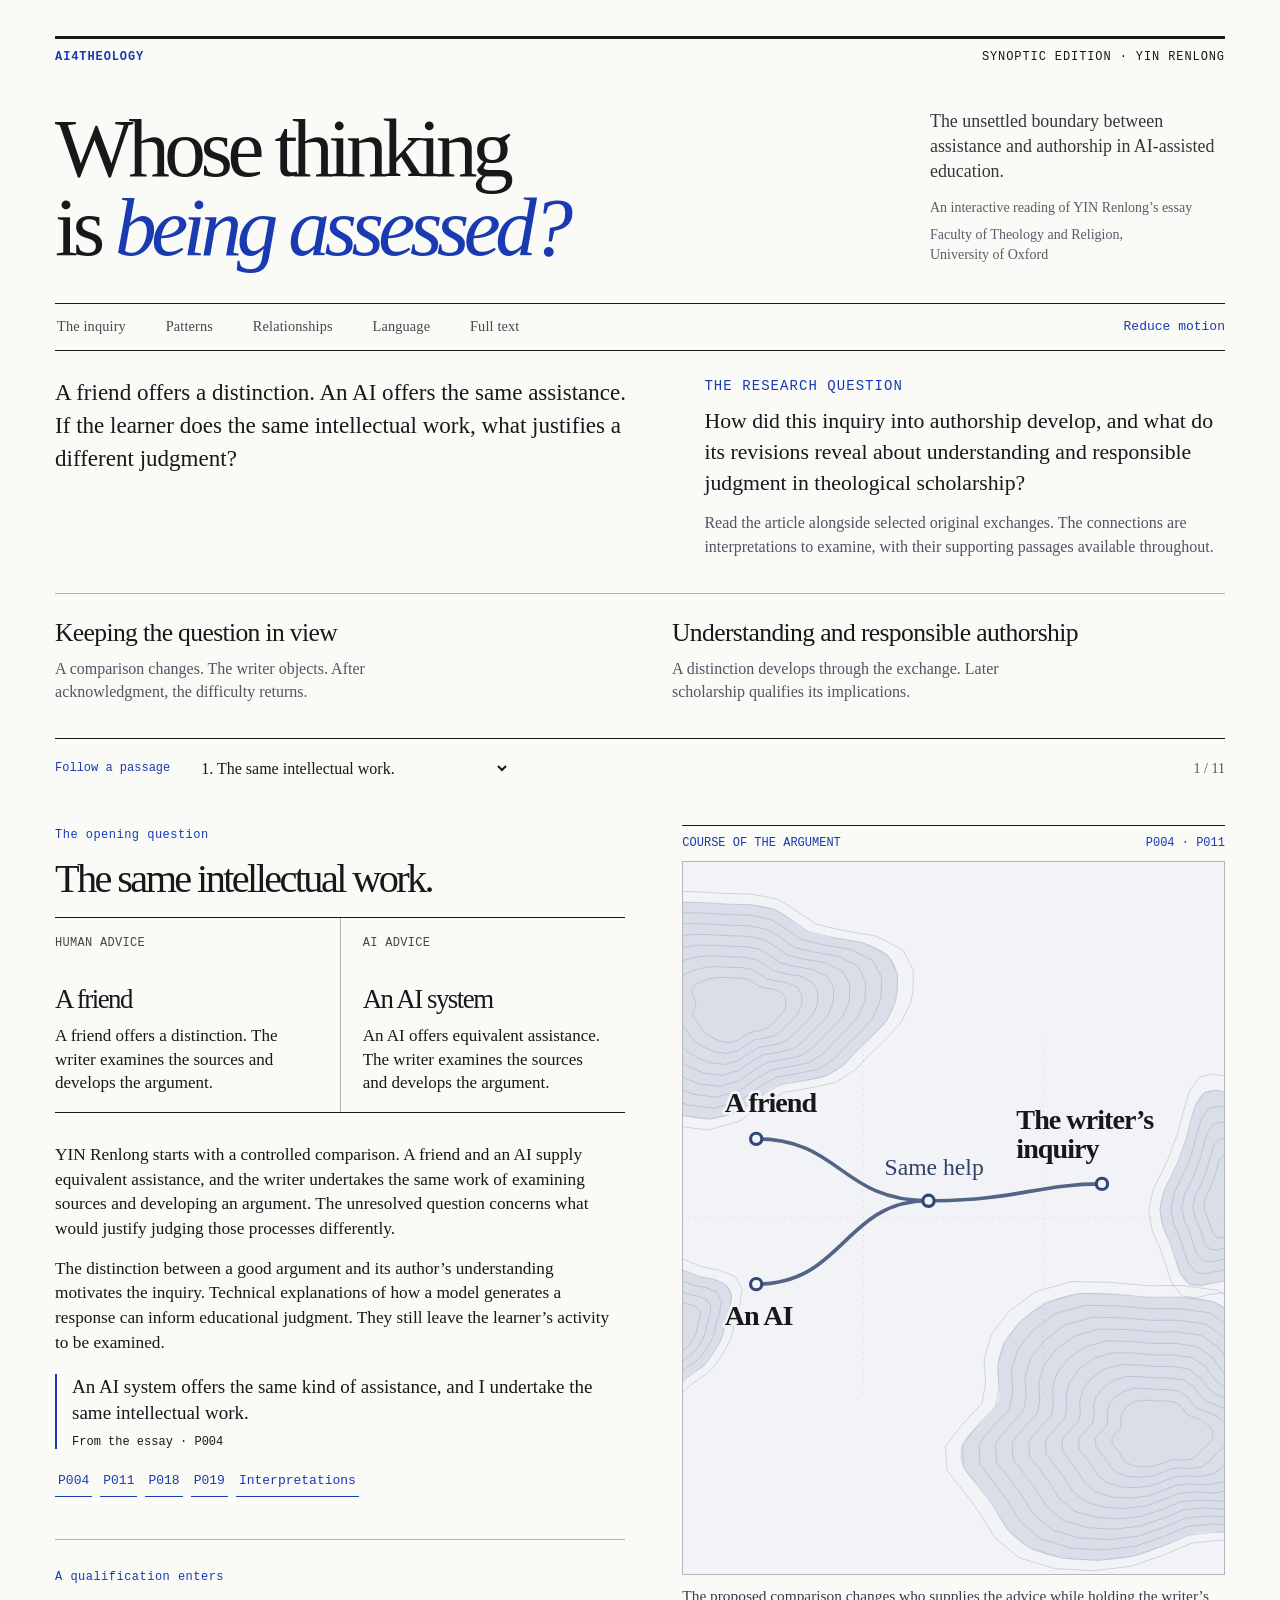
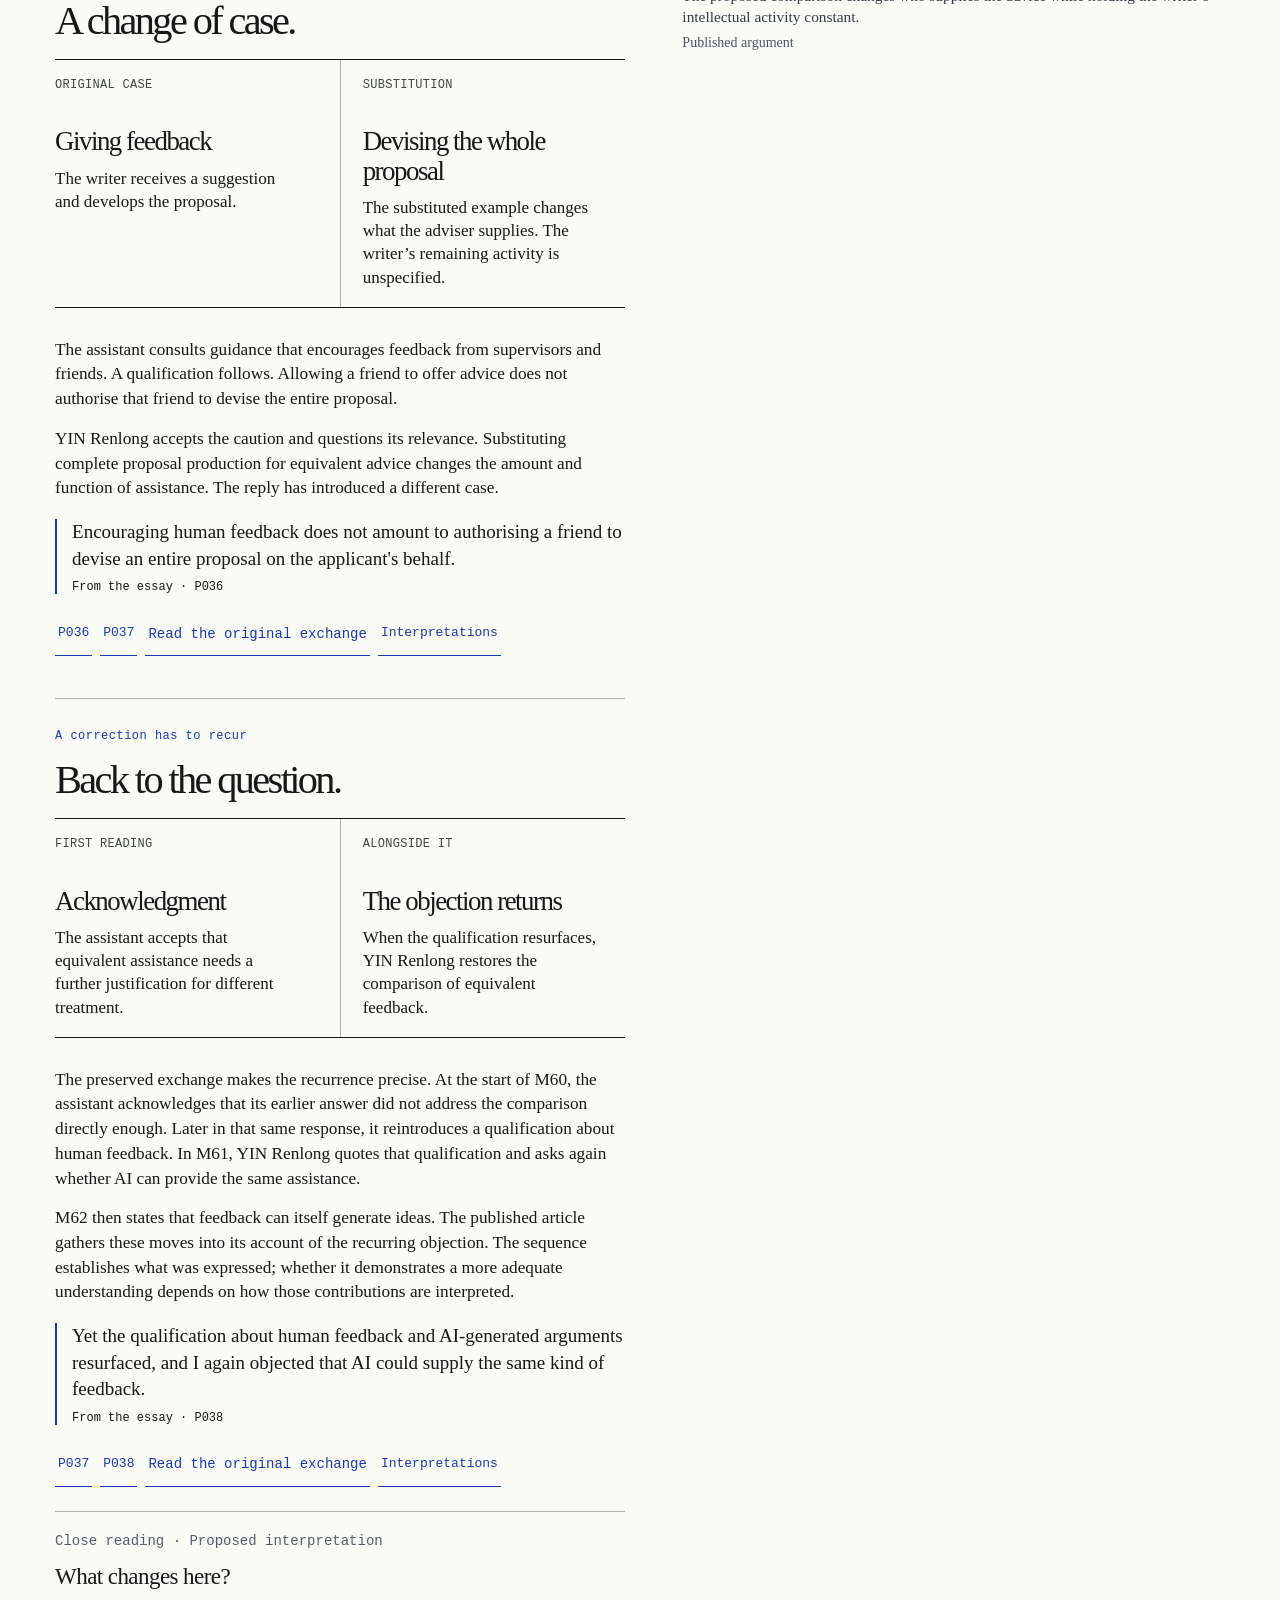
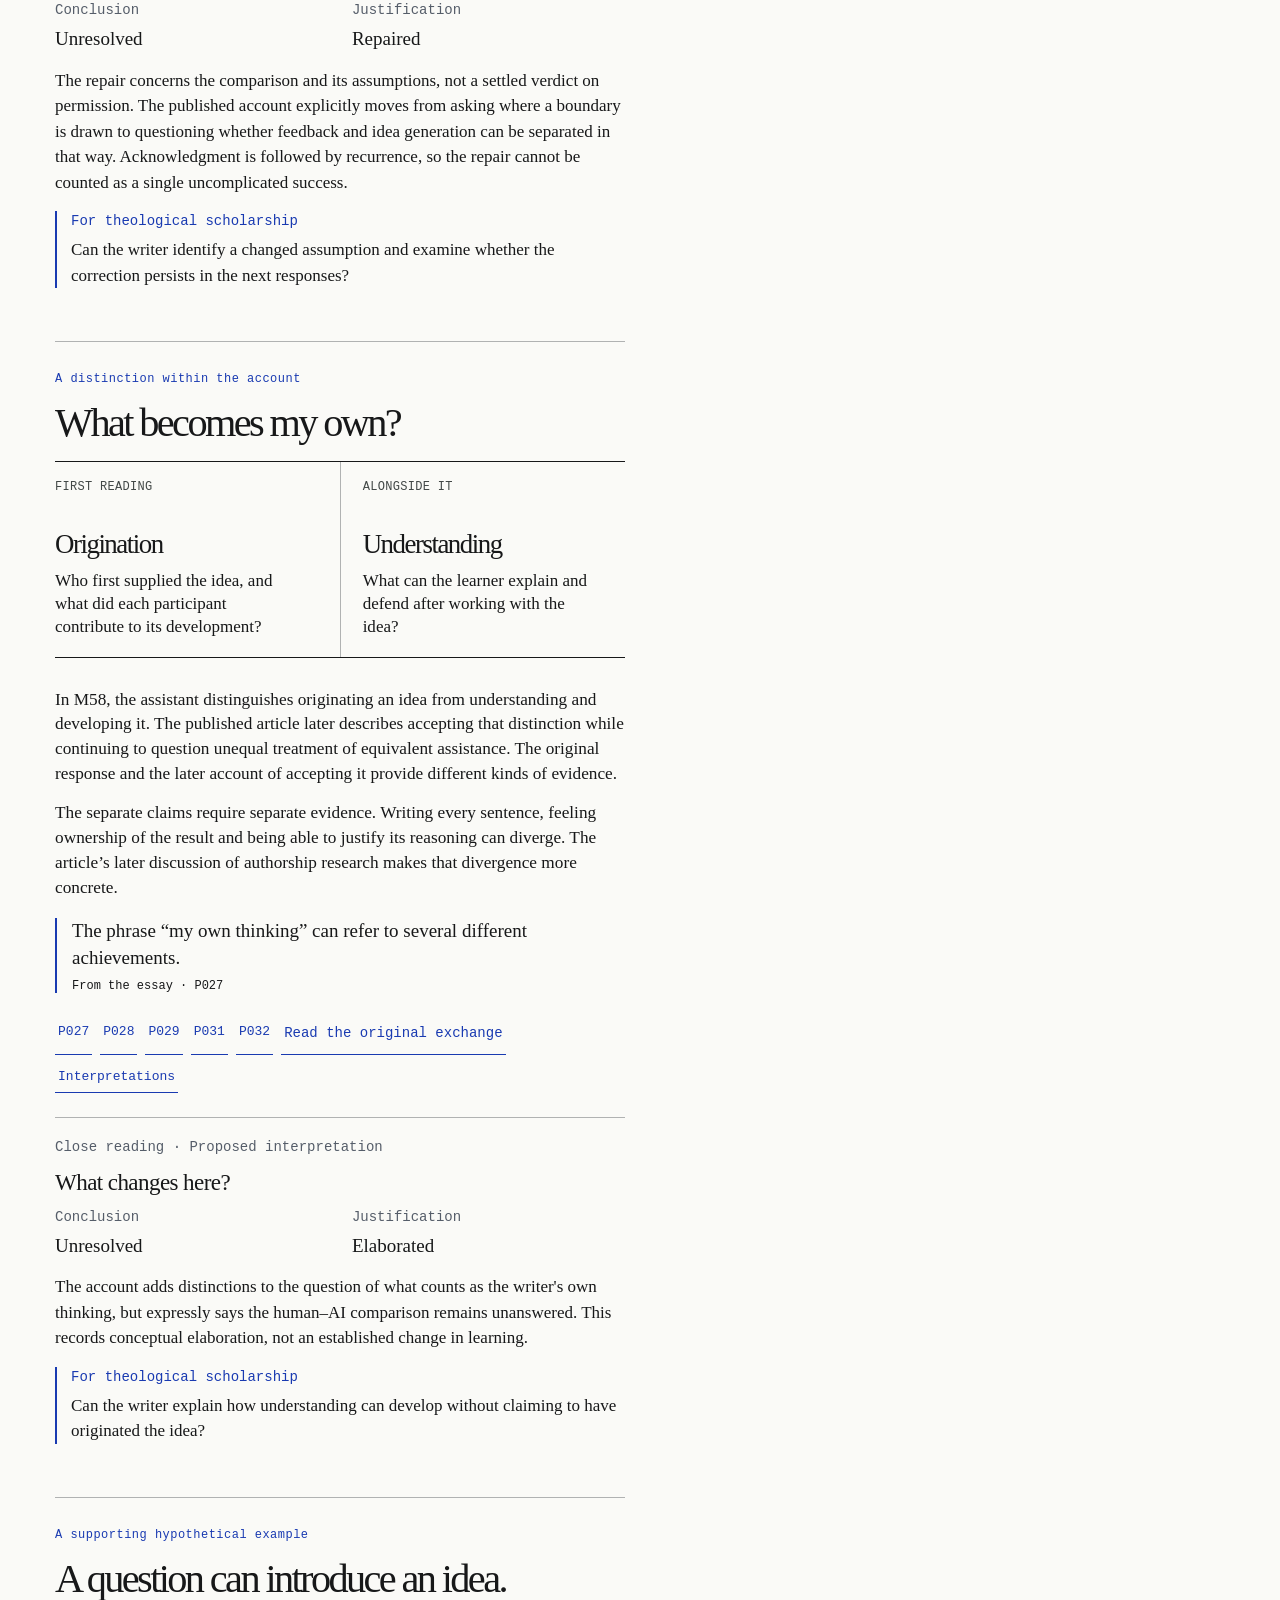
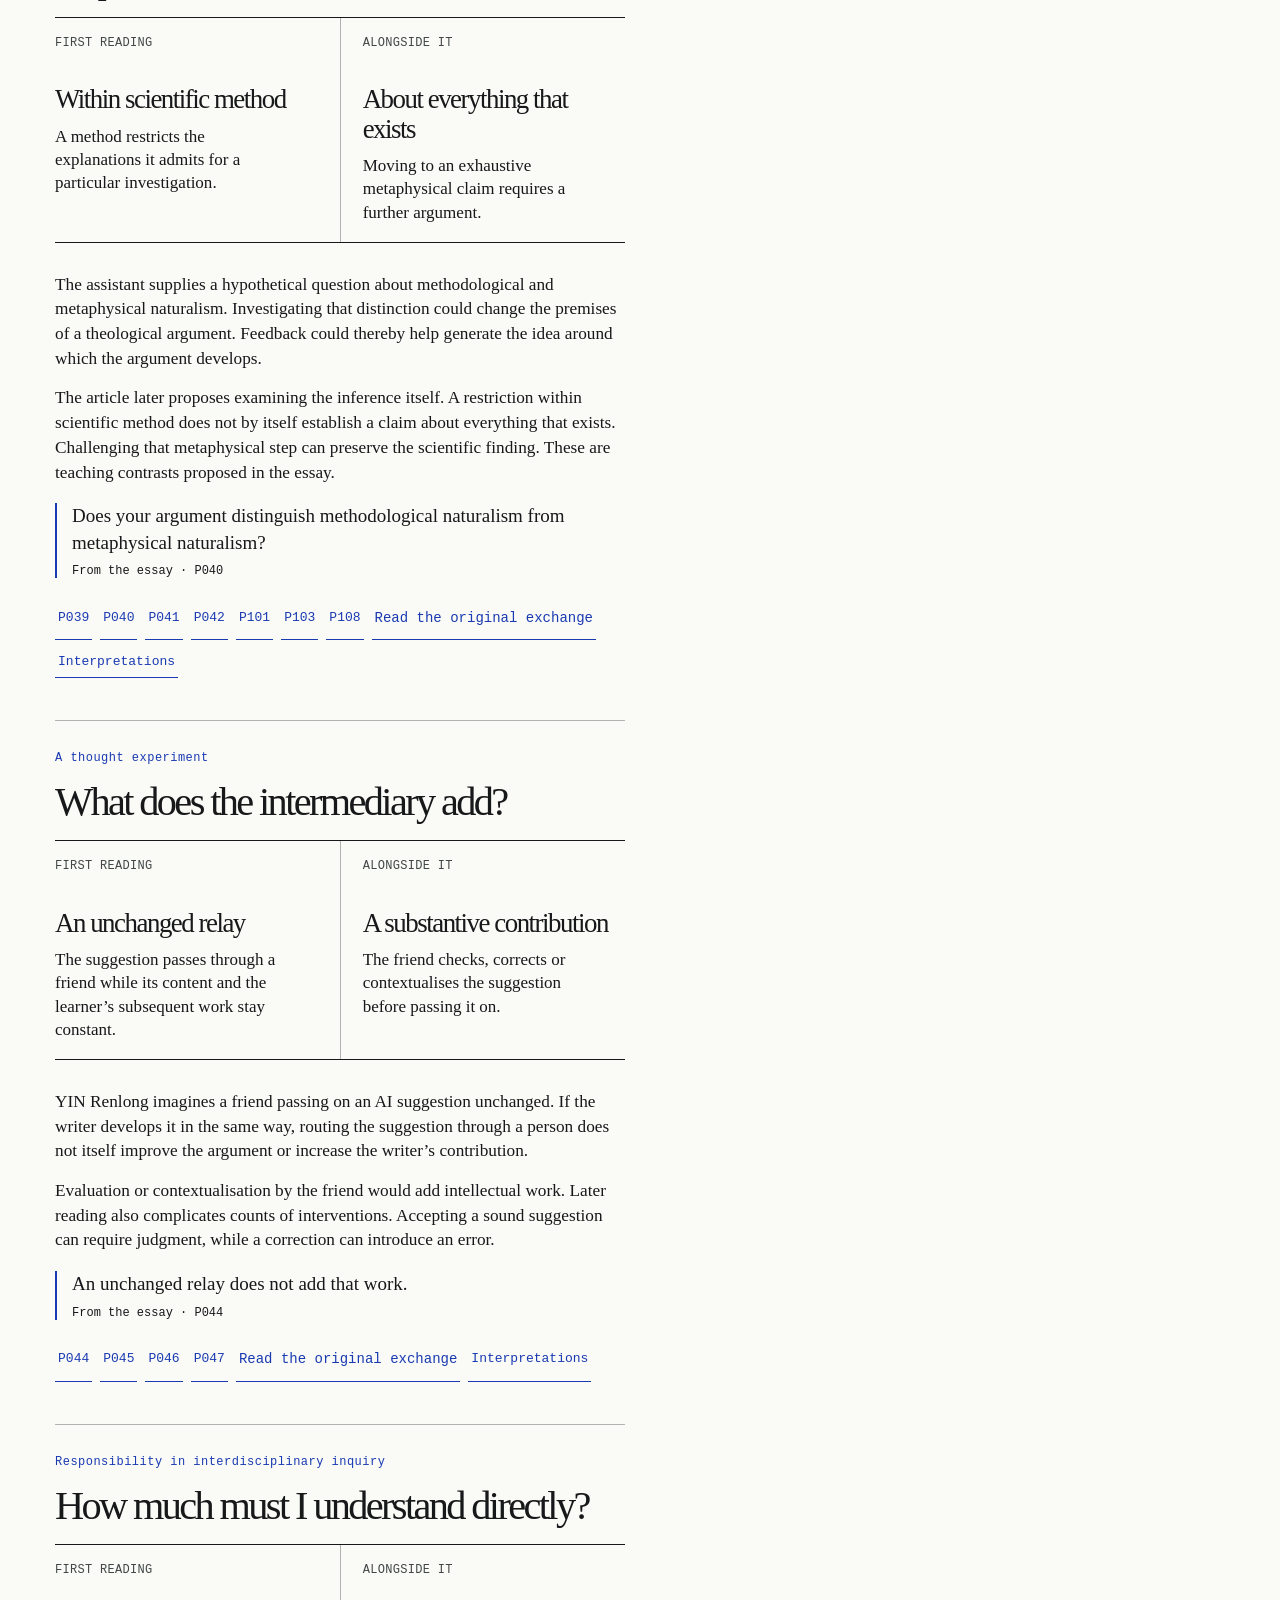
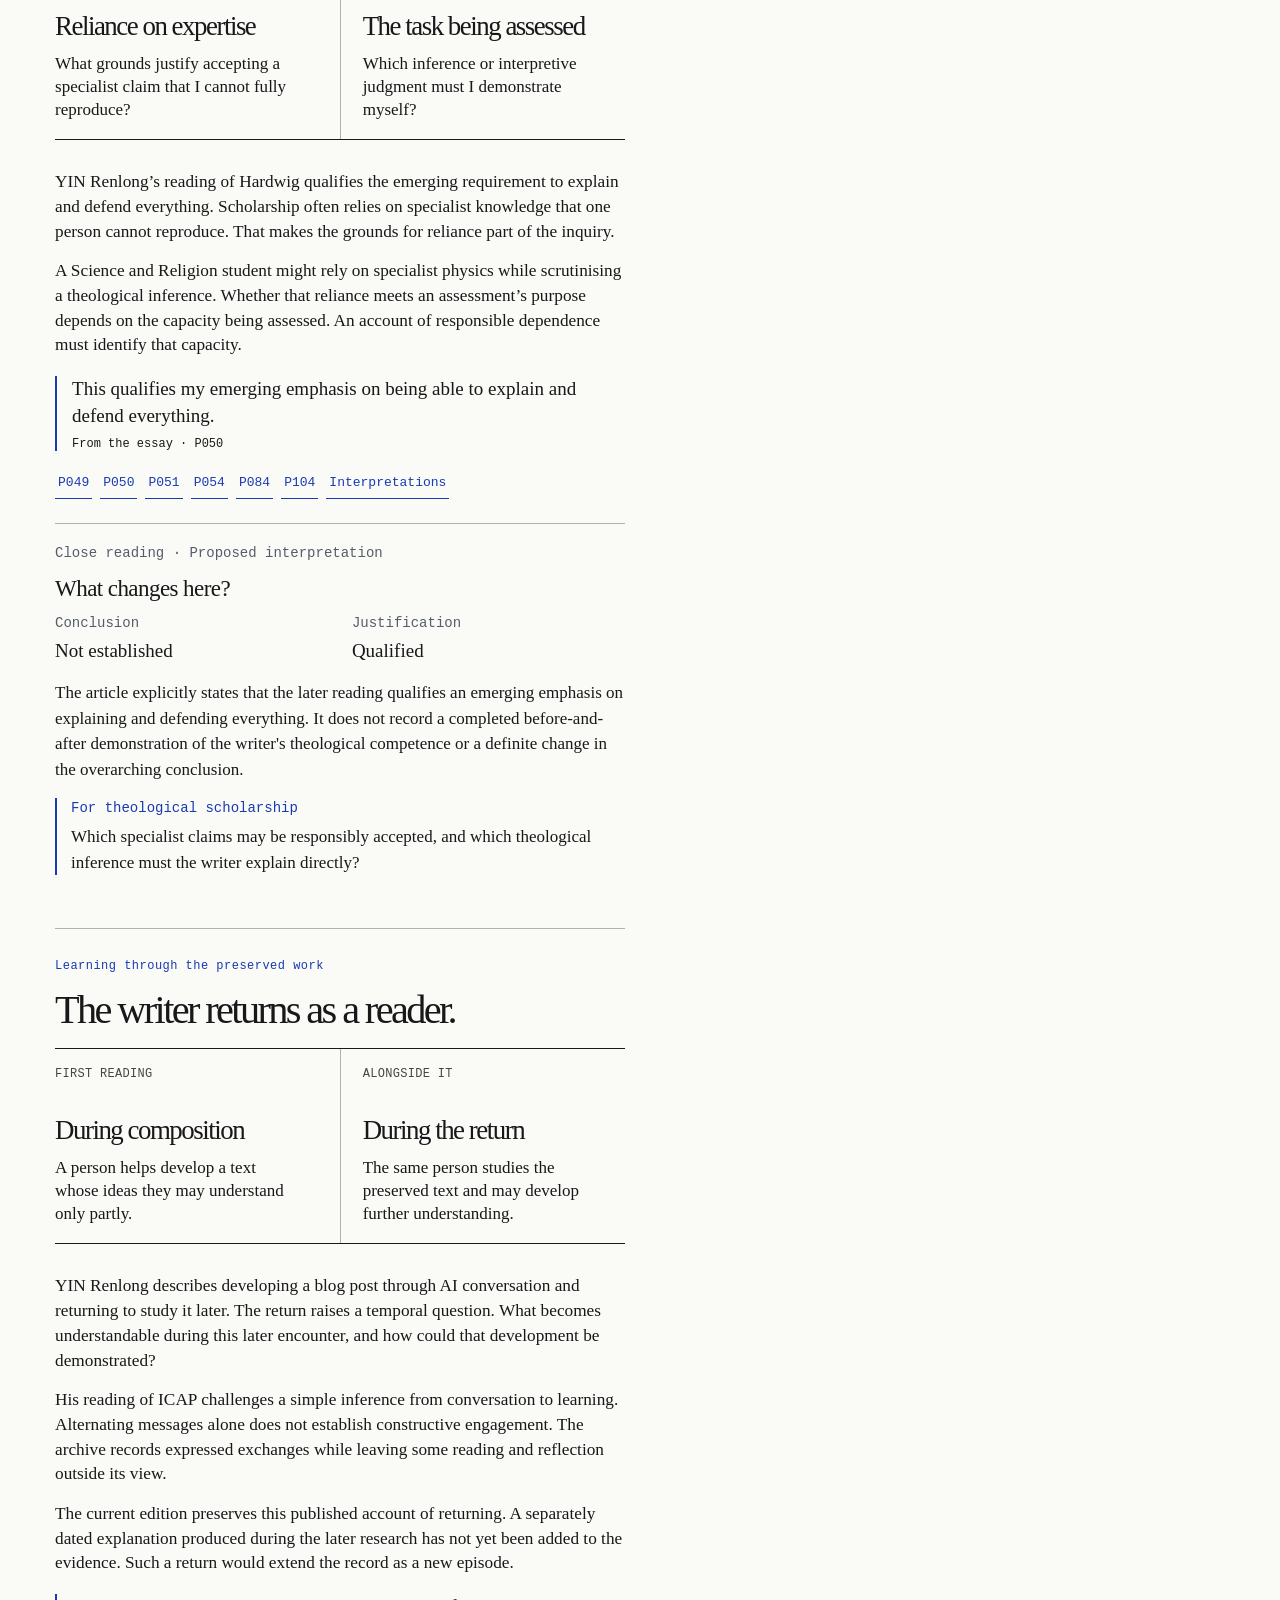
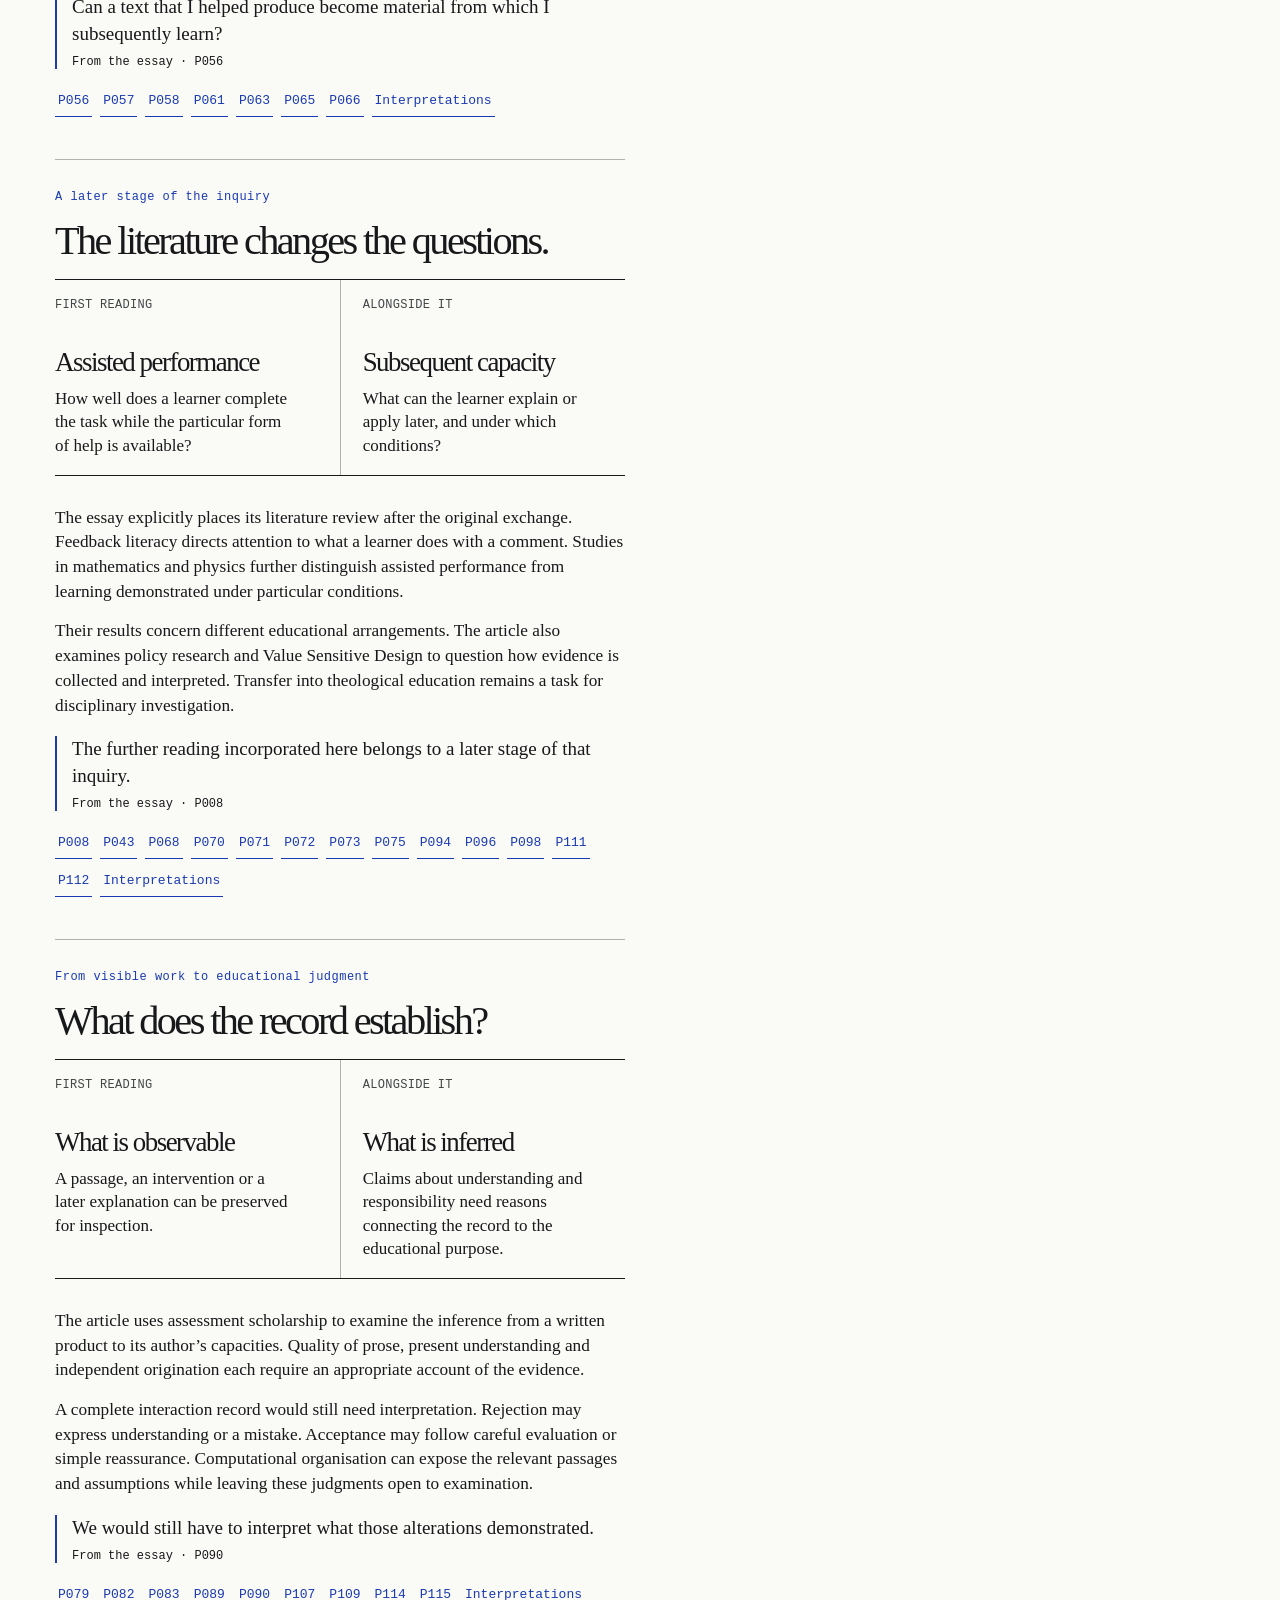
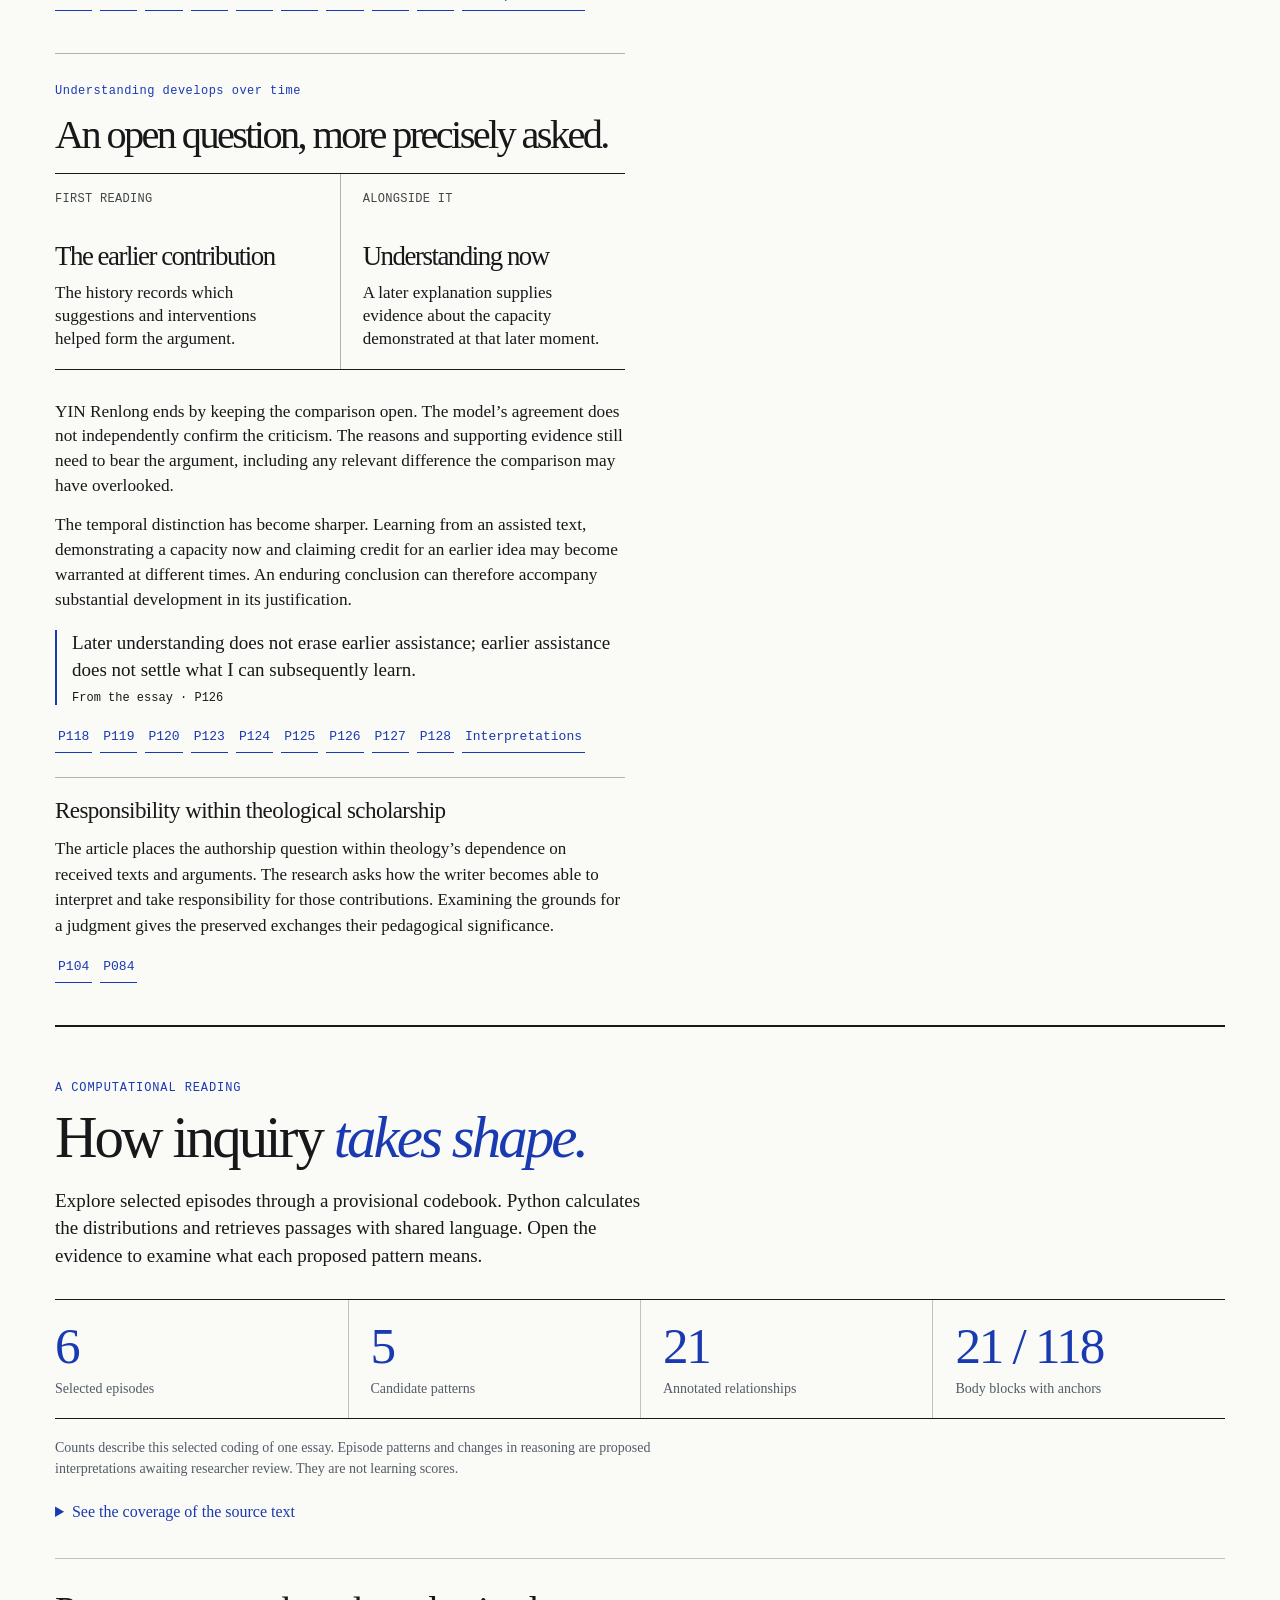
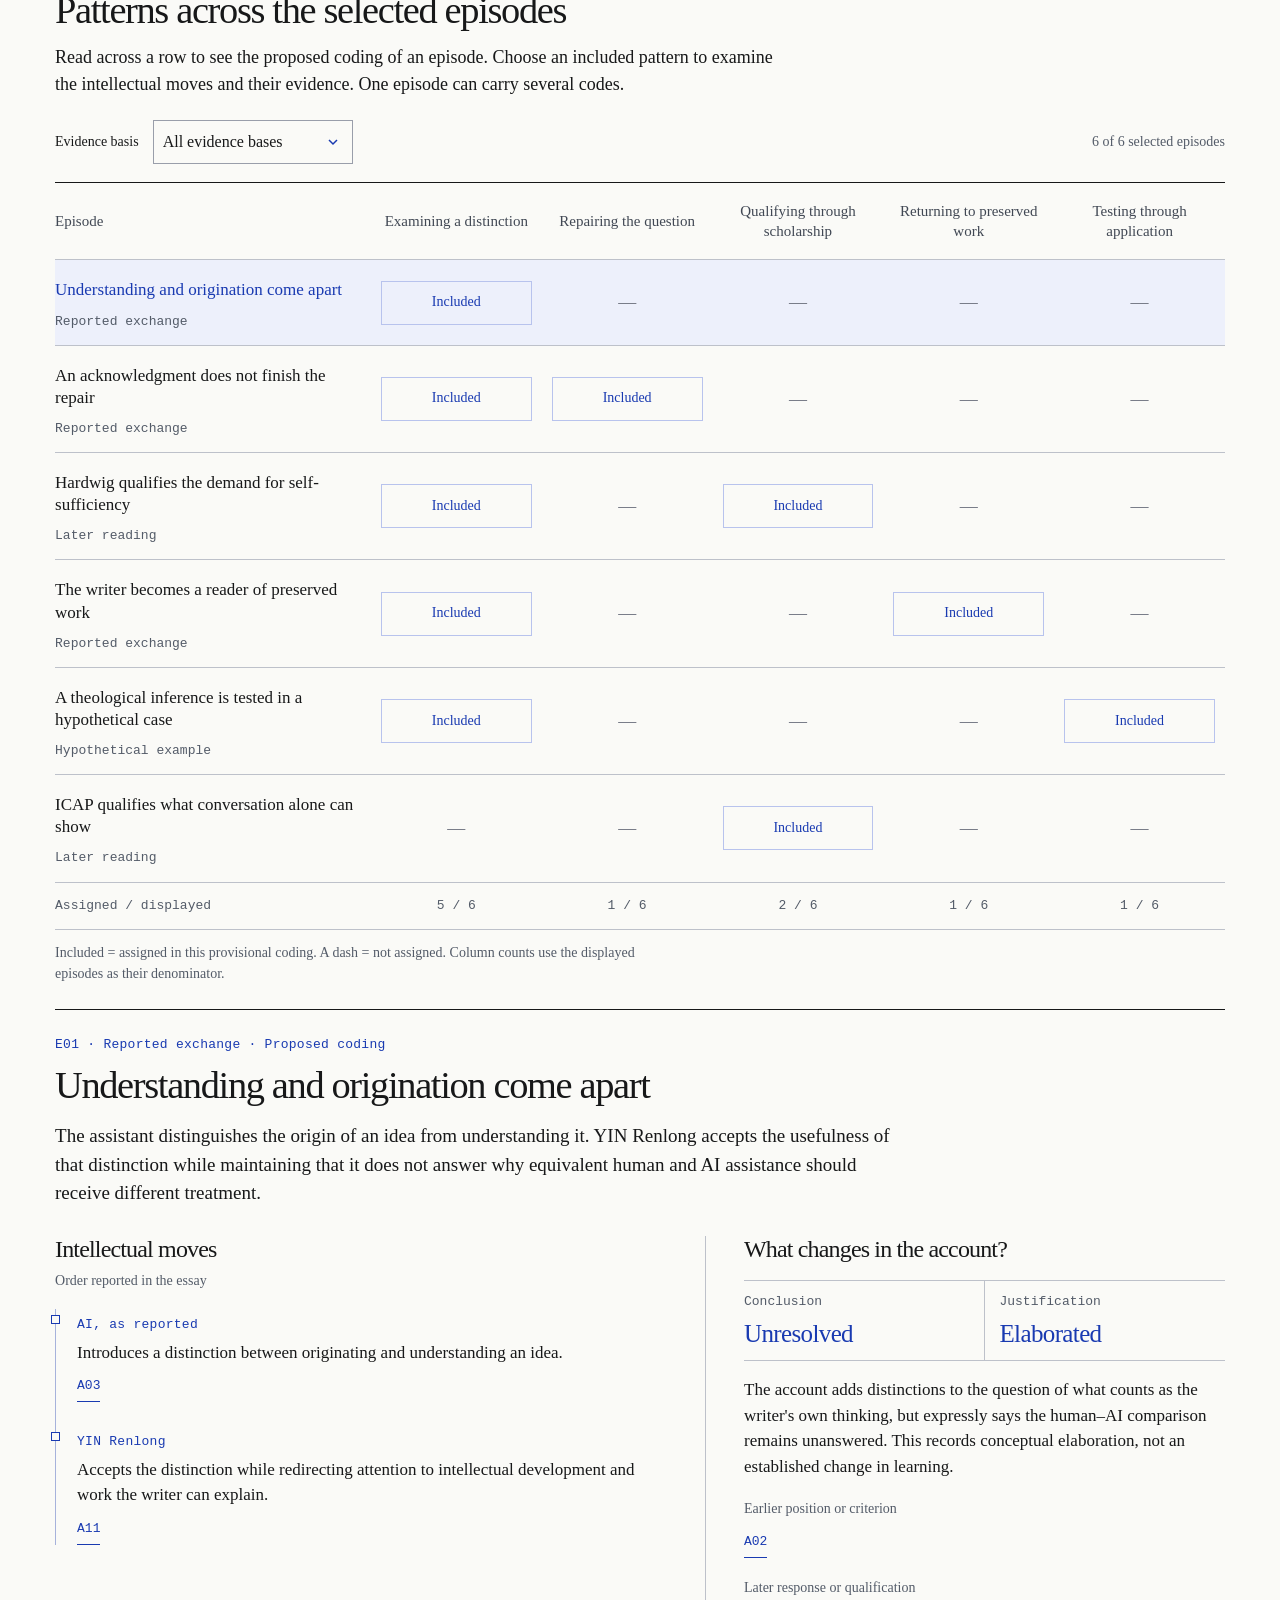
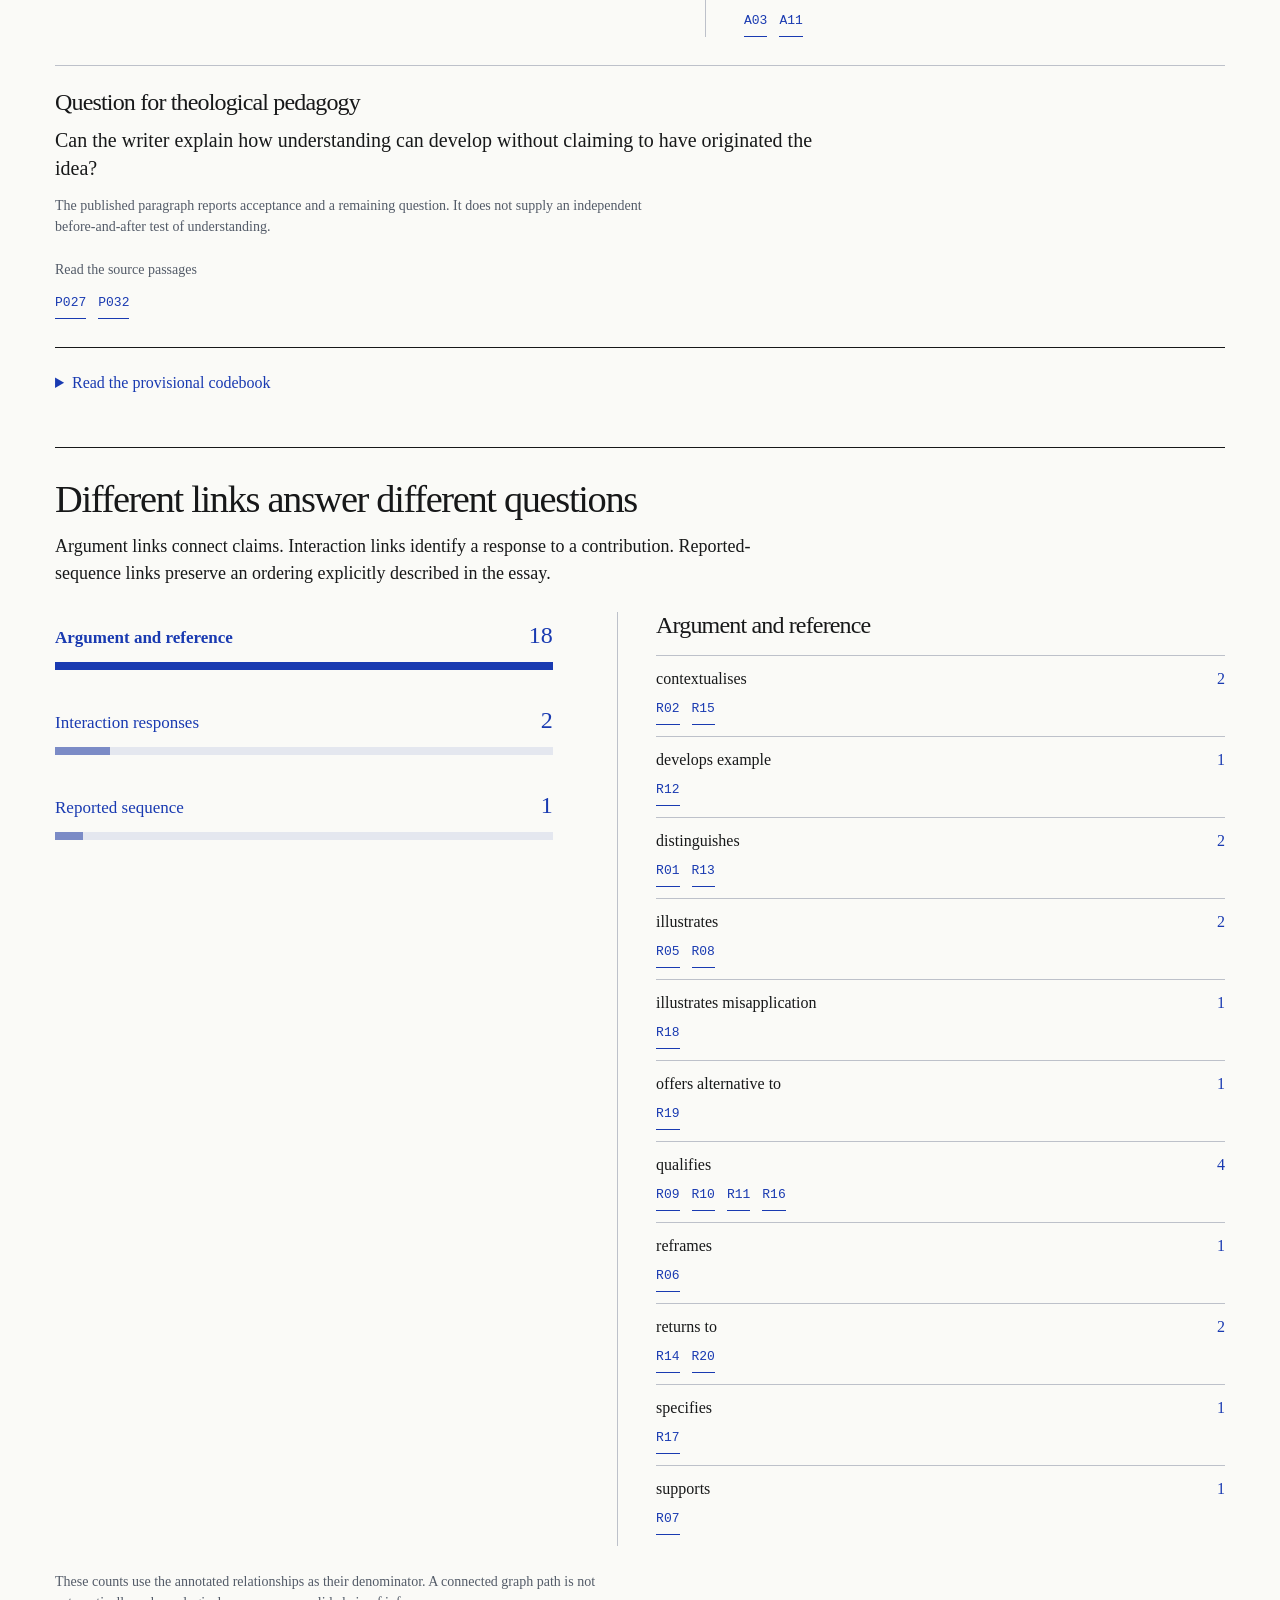
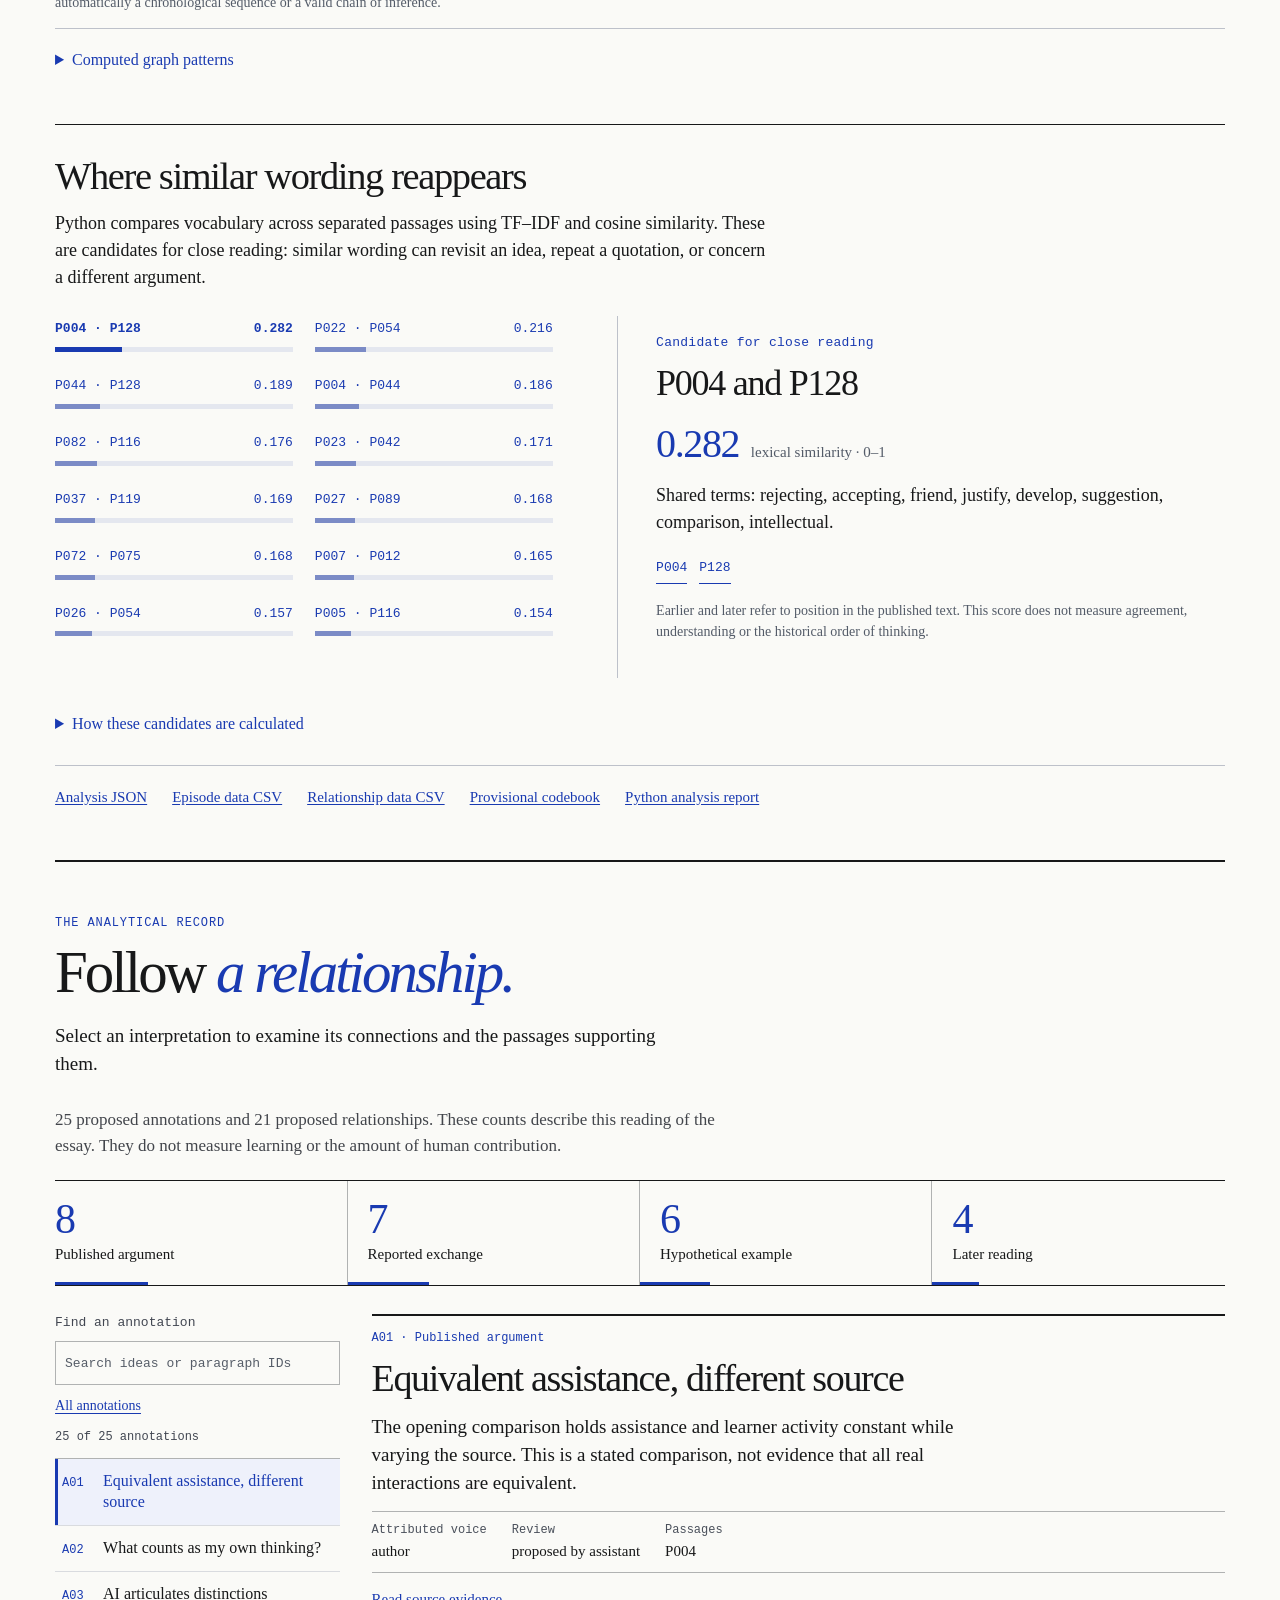
==== commit 38326078: "Align authorship episodes with preserved exchanges and refine the research edition" ====
--- a/site/index.html
+++ b/site/index.html
@@ -1,13 +1,14 @@
 <!doctype html><html lang="en"><head><meta charset="utf-8"><meta name="viewport" content="width=device-width,initial-scale=1"><meta name="theme-color" content="#fafaf7"><meta name="description" content="An interactive synoptic edition of YIN Renlong’s inquiry into assistance, authorship and theological understanding."><title>Whose Thinking Is Being Assessed? · AI4Theology</title><link rel="icon" href="favicon.svg" type="image/svg+xml"><link rel="stylesheet" href="edition.css"><link rel="stylesheet" href="edition-maps.css"><link rel="stylesheet" href="edition-explorer.css"><link rel="stylesheet" href="edition-analysis.css"><script defer src="vendor/gsap.min.js"></script><script type="module" src="edition.js"></script></head><body><a class="skip" href="#inquiry">Skip to the inquiry</a>
 <main class="edition synopsis" id="top"><div class="sy-run"><a href="#top"><b>AI4Theology</b></a><span>Synoptic Edition · YIN Renlong</span></div><header class="front"><h1>Whose thinking<br>is <em>being assessed?</em></h1><div class="byline"><p>The unsettled boundary between assistance and authorship in AI-assisted education.</p><p class="credit">An interactive reading of YIN Renlong’s essay</p><p class="affiliation">Faculty of Theology and Religion,<br>University of Oxford</p></div></header>
 <nav class="reader-nav" aria-label="Main navigation"><a href="#inquiry">The inquiry</a><a href="#patterns">Patterns</a><a href="#relationships">Relationships</a><a href="#language">Language</a><a href="#article">Full text</a><button id="motion" type="button" aria-pressed="false">Reduce motion</button></nav>
-<div class="intro"><p>A friend offers a distinction. An AI offers the same assistance. If the learner does the same intellectual work, what justifies a different judgment?</p><p class="note">Follow the argument through its returns and revisions. Each interpretation opens onto the essay’s wording. This reading uses the published account and carries provisional analytical annotations.</p></div>
-<section id="inquiry" aria-label="Development of the inquiry"><div class="chapter-nav"><label for="chapter-select">Follow a passage</label><select id="chapter-select"><option value="comparison">1. The same intellectual work.</option><option value="changed-case">2. A change of case.</option><option value="return">3. Back to the question.</option><option value="whose-understanding">4. What becomes my own?</option><option value="naturalism">5. A question can introduce an idea.</option><option value="intermediary">6. What does the intermediary add?</option><option value="dependence">7. How much must I understand directly?</option><option value="returning-reader">8. The writer returns as a reader.</option><option value="later-reading">9. The literature changes the questions.</option><option value="evidence">10. What does the record establish?</option><option value="open-question">11. An open question, more precisely asked.</option></select><span id="progress" class="note" aria-live="off"></span></div><div class="reading"><div class="episodes"><article class="episode" id="comparison" data-chapter="0" aria-labelledby="h-comparison"><p class="chapter-kicker">The opening question</p><header class="sy-heading"><h2 id="h-comparison">The same intellectual work.</h2></header><div class="sy-pages"><section class="sy-leaf"><div class="sy-page">Human advice</div><h3 data-ink>A friend</h3><p>A friend offers a distinction. The writer examines the sources and develops the argument.</p></section><section class="sy-leaf"><div class="sy-page">AI advice</div><h3 data-ink>An AI system</h3><p>An AI offers equivalent assistance. The writer examines the sources and develops the argument.</p></section></div><div class="sy-note"><p>YIN Renlong starts with a controlled comparison. A friend and an AI supply equivalent assistance, and the writer undertakes the same work of examining sources and developing an argument. The unresolved question concerns what would justify judging those processes differently.</p><p>The distinction between a good argument and its author’s understanding motivates the inquiry. Technical explanations of how a model generates a response can inform educational judgment. They still leave the learner’s activity to be examined.</p></div><blockquote>An AI system offers the same kind of assistance, and I undertake the same intellectual work.<cite>From the essay · P004</cite></blockquote><div class="source-list" aria-label="Source paragraphs"><button type="button" data-paragraph="P004">P004</button><button type="button" data-paragraph="P011">P011</button><button type="button" data-paragraph="P018">P018</button><button type="button" data-paragraph="P019">P019</button><button type="button" data-nodes="A01">Interpretations</button></div><div class="mobile-map"></div></article><article class="episode" id="changed-case" data-chapter="1" aria-labelledby="h-changed-case"><p class="chapter-kicker">A qualification enters</p><header class="sy-heading"><h2 id="h-changed-case">A change of case.</h2></header><div class="sy-pages"><section class="sy-leaf"><div class="sy-page">Original case</div><h3 data-ink>Giving feedback</h3><p>The writer receives a suggestion and develops the proposal.</p></section><section class="sy-leaf"><div class="sy-page">Substitution</div><h3 data-ink>Devising the whole proposal</h3><p>The substituted example changes what the adviser supplies. The writer’s remaining activity is unspecified.</p></section></div><div class="sy-note"><p>The assistant consults guidance that encourages feedback from supervisors and friends. A qualification follows. Allowing a friend to offer advice does not authorise that friend to devise the entire proposal.</p><p>YIN Renlong accepts the caution and questions its relevance. Substituting complete proposal production for equivalent advice changes the amount and function of assistance. The reply has introduced a different case.</p></div><blockquote>Encouraging human feedback does not amount to authorising a friend to devise an entire proposal on the applicant&#x27;s behalf.<cite>From the essay · P036</cite></blockquote><div class="source-list" aria-label="Source paragraphs"><button type="button" data-paragraph="P036">P036</button><button type="button" data-paragraph="P037">P037</button><button type="button" data-nodes="A04,A05">Interpretations</button></div><div class="mobile-map"></div></article><article class="episode" id="return" data-chapter="2" aria-labelledby="h-return"><p class="chapter-kicker">A correction has to recur</p><header class="sy-heading"><h2 id="h-return">Back to the question.</h2></header><div class="sy-pages"><section class="sy-leaf"><div class="sy-page">First reading</div><h3 data-ink>Acknowledgment</h3><p>The assistant accepts that equivalent assistance needs a further justification for different treatment.</p></section><section class="sy-leaf"><div class="sy-page">Alongside it</div><h3 data-ink>The objection returns</h3><p>When the qualification resurfaces, YIN Renlong restores the comparison of equivalent feedback.</p></section></div><div class="sy-note"><p>YIN Renlong reports that the assistant acknowledges the mismatch. The qualification subsequently resurfaces, and he again asks the assistant to hold the learner’s activity constant while comparing the sources of help.</p><p>The account contains a return after apparent agreement. A diagram that stopped at acknowledgment would lose this further intervention and the difficulty of keeping the original comparison in view.</p></div><blockquote>Yet the qualification about human feedback and AI-generated arguments resurfaced, and I again objected that AI could supply the same kind of feedback.<cite>From the essay · P038</cite></blockquote><div class="source-list" aria-label="Source paragraphs"><button type="button" data-paragraph="P037">P037</button><button type="button" data-paragraph="P038">P038</button><button type="button" data-nodes="A05,A06,A25">Interpretations</button></div><div class="mobile-map"></div></article><article class="episode" id="whose-understanding" data-chapter="3" aria-labelledby="h-whose-understanding"><p class="chapter-kicker">A distinction within the account</p><header class="sy-heading"><h2 id="h-whose-understanding">What becomes my own?</h2></header><div class="sy-pages"><section class="sy-leaf"><div class="sy-page">First reading</div><h3 data-ink>Origination</h3><p>Who first supplied the idea, and what did each participant contribute to its development?</p></section><section class="sy-leaf"><div class="sy-page">Alongside it</div><h3 data-ink>Understanding</h3><p>What can the learner explain and defend after working with the idea?</p></section></div><div class="sy-note"><p>Earlier in the exchange, the assistant distinguishes originating an idea from understanding and developing it. YIN Renlong accepts that understanding an idea cannot establish sole origination. He continues asking how an external contribution can enter work he can explain and defend.</p><p>The separate claims require separate evidence. Writing every sentence, feeling ownership of the result and being able to justify its reasoning can diverge. The article’s later discussion of authorship research makes that divergence more concrete.</p></div><blockquote>The phrase “my own thinking” can refer to several different achievements.<cite>From the essay · P027</cite></blockquote><div class="source-list" aria-label="Source paragraphs"><button type="button" data-paragraph="P027">P027</button><button type="button" data-paragraph="P028">P028</button><button type="button" data-paragraph="P029">P029</button><button type="button" data-paragraph="P031">P031</button><button type="button" data-paragraph="P032">P032</button><button type="button" data-nodes="A02,A03,A11">Interpretations</button></div><div class="mobile-map"></div></article><article class="episode" id="naturalism" data-chapter="4" aria-labelledby="h-naturalism"><p class="chapter-kicker">The theological example</p><header class="sy-heading"><h2 id="h-naturalism">A question can introduce an idea.</h2></header><div class="sy-pages"><section class="sy-leaf"><div class="sy-page">First reading</div><h3 data-ink>Within scientific method</h3><p>A method restricts the explanations it admits for a particular investigation.</p></section><section class="sy-leaf"><div class="sy-page">Alongside it</div><h3 data-ink>About everything that exists</h3><p>Moving to an exhaustive metaphysical claim requires a further argument.</p></section></div><div class="sy-note"><p>The assistant supplies a hypothetical question about methodological and metaphysical naturalism. Investigating that distinction could change the premises of a theological argument. Feedback could thereby help generate the idea around which the argument develops.</p><p>The article later proposes examining the inference itself. A restriction within scientific method does not by itself establish a claim about everything that exists. Challenging that metaphysical step can preserve the scientific finding. These are teaching contrasts proposed in the essay.</p></div><blockquote>Does your argument distinguish methodological naturalism from metaphysical naturalism?<cite>From the essay · P040</cite></blockquote><div class="source-list" aria-label="Source paragraphs"><button type="button" data-paragraph="P039">P039</button><button type="button" data-paragraph="P040">P040</button><button type="button" data-paragraph="P041">P041</button><button type="button" data-paragraph="P042">P042</button><button type="button" data-paragraph="P101">P101</button><button type="button" data-paragraph="P103">P103</button><button type="button" data-paragraph="P108">P108</button><button type="button" data-nodes="A07,A08,A16,A22,A23,A24">Interpretations</button></div><div class="mobile-map"></div></article><article class="episode" id="intermediary" data-chapter="5" aria-labelledby="h-intermediary"><p class="chapter-kicker">A thought experiment</p><header class="sy-heading"><h2 id="h-intermediary">What does the intermediary add?</h2></header><div class="sy-pages"><section class="sy-leaf"><div class="sy-page">First reading</div><h3 data-ink>An unchanged relay</h3><p>The suggestion passes through a friend while its content and the learner’s subsequent work stay constant.</p></section><section class="sy-leaf"><div class="sy-page">Alongside it</div><h3 data-ink>A substantive contribution</h3><p>The friend checks, corrects or contextualises the suggestion before passing it on.</p></section></div><div class="sy-note"><p>YIN Renlong imagines a friend passing on an AI suggestion unchanged. If the writer develops it in the same way, routing the suggestion through a person does not itself improve the argument or increase the writer’s contribution.</p><p>Evaluation or contextualisation by the friend would add intellectual work. Later reading also complicates counts of interventions. Accepting a sound suggestion can require judgment, while a correction can introduce an error.</p></div><blockquote>An unchanged relay does not add that work.<cite>From the essay · P044</cite></blockquote><div class="source-list" aria-label="Source paragraphs"><button type="button" data-paragraph="P044">P044</button><button type="button" data-paragraph="P045">P045</button><button type="button" data-paragraph="P046">P046</button><button type="button" data-paragraph="P047">P047</button><button type="button" data-nodes="A10,A20">Interpretations</button></div><div class="mobile-map"></div></article><article class="episode" id="dependence" data-chapter="6" aria-labelledby="h-dependence"><p class="chapter-kicker">Responsibility in interdisciplinary inquiry</p><header class="sy-heading"><h2 id="h-dependence">How much must I understand directly?</h2></header><div class="sy-pages"><section class="sy-leaf"><div class="sy-page">First reading</div><h3 data-ink>Reliance on expertise</h3><p>What grounds justify accepting a specialist claim that I cannot fully reproduce?</p></section><section class="sy-leaf"><div class="sy-page">Alongside it</div><h3 data-ink>The task being assessed</h3><p>Which inference or interpretive judgment must I demonstrate myself?</p></section></div><div class="sy-note"><p>YIN Renlong’s reading of Hardwig qualifies the emerging requirement to explain and defend everything. Scholarship often relies on specialist knowledge that one person cannot reproduce. That makes the grounds for reliance part of the inquiry.</p><p>A Science and Religion student might rely on specialist physics while scrutinising a theological inference. Whether that reliance meets an assessment’s purpose depends on the capacity being assessed. An account of responsible dependence must identify that capacity.</p></div><blockquote>This qualifies my emerging emphasis on being able to explain and defend everything.<cite>From the essay · P050</cite></blockquote><div class="source-list" aria-label="Source paragraphs"><button type="button" data-paragraph="P049">P049</button><button type="button" data-paragraph="P050">P050</button><button type="button" data-paragraph="P051">P051</button><button type="button" data-paragraph="P054">P054</button><button type="button" data-paragraph="P084">P084</button><button type="button" data-paragraph="P104">P104</button><button type="button" data-nodes="A11,A12">Interpretations</button></div><div class="mobile-map"></div></article><article class="episode" id="returning-reader" data-chapter="7" aria-labelledby="h-returning-reader"><p class="chapter-kicker">Learning through the preserved work</p><header class="sy-heading"><h2 id="h-returning-reader">The writer returns as a reader.</h2></header><div class="sy-pages"><section class="sy-leaf"><div class="sy-page">First reading</div><h3 data-ink>During composition</h3><p>A person helps develop a text whose ideas they may understand only partly.</p></section><section class="sy-leaf"><div class="sy-page">Alongside it</div><h3 data-ink>During the return</h3><p>The same person studies the preserved text and may develop further understanding.</p></section></div><div class="sy-note"><p>YIN Renlong describes developing a blog post through AI conversation and returning to study it later. The return raises a temporal question. What becomes understandable during this later encounter, and how could that development be demonstrated?</p><p>His reading of ICAP challenges a simple inference from conversation to learning. Alternating messages alone does not establish constructive engagement. The archive records expressed exchanges while leaving some reading and reflection outside its view.</p></div><blockquote>Can a text that I helped produce become material from which I subsequently learn?<cite>From the essay · P056</cite></blockquote><div class="source-list" aria-label="Source paragraphs"><button type="button" data-paragraph="P056">P056</button><button type="button" data-paragraph="P057">P057</button><button type="button" data-paragraph="P058">P058</button><button type="button" data-paragraph="P061">P061</button><button type="button" data-paragraph="P063">P063</button><button type="button" data-paragraph="P065">P065</button><button type="button" data-paragraph="P066">P066</button><button type="button" data-nodes="A13,A14,A15">Interpretations</button></div><div class="mobile-map"></div></article><article class="episode" id="later-reading" data-chapter="8" aria-labelledby="h-later-reading"><p class="chapter-kicker">A later stage of the inquiry</p><header class="sy-heading"><h2 id="h-later-reading">The literature changes the questions.</h2></header><div class="sy-pages"><section class="sy-leaf"><div class="sy-page">First reading</div><h3 data-ink>Assisted performance</h3><p>How well does a learner complete the task while the particular form of help is available?</p></section><section class="sy-leaf"><div class="sy-page">Alongside it</div><h3 data-ink>Subsequent capacity</h3><p>What can the learner explain or apply later, and under which conditions?</p></section></div><div class="sy-note"><p>The essay explicitly places its literature review after the original exchange. Feedback literacy directs attention to what a learner does with a comment. Studies in mathematics and physics further distinguish assisted performance from learning demonstrated under particular conditions.</p><p>Their results concern different educational arrangements. The article also examines policy research and Value Sensitive Design to question how evidence is collected and interpreted. Transfer into theological education remains a task for disciplinary investigation.</p></div><blockquote>The further reading incorporated here belongs to a later stage of that inquiry.<cite>From the essay · P008</cite></blockquote><div class="source-list" aria-label="Source paragraphs"><button type="button" data-paragraph="P008">P008</button><button type="button" data-paragraph="P043">P043</button><button type="button" data-paragraph="P068">P068</button><button type="button" data-paragraph="P070">P070</button><button type="button" data-paragraph="P071">P071</button><button type="button" data-paragraph="P072">P072</button><button type="button" data-paragraph="P073">P073</button><button type="button" data-paragraph="P075">P075</button><button type="button" data-paragraph="P094">P094</button><button type="button" data-paragraph="P096">P096</button><button type="button" data-paragraph="P098">P098</button><button type="button" data-paragraph="P111">P111</button><button type="button" data-paragraph="P112">P112</button><button type="button" data-nodes="A09,A19">Interpretations</button></div><div class="mobile-map"></div></article><article class="episode" id="evidence" data-chapter="9" aria-labelledby="h-evidence"><p class="chapter-kicker">From visible work to educational judgment</p><header class="sy-heading"><h2 id="h-evidence">What does the record establish?</h2></header><div class="sy-pages"><section class="sy-leaf"><div class="sy-page">First reading</div><h3 data-ink>What is observable</h3><p>A passage, an intervention or a later explanation can be preserved for inspection.</p></section><section class="sy-leaf"><div class="sy-page">Alongside it</div><h3 data-ink>What is inferred</h3><p>Claims about understanding and responsibility need reasons connecting the record to the educational purpose.</p></section></div><div class="sy-note"><p>The article uses assessment scholarship to examine the inference from a written product to its author’s capacities. Quality of prose, present understanding and independent origination each require an appropriate account of the evidence.</p><p>A complete interaction record would still need interpretation. Rejection may express understanding or a mistake. Acceptance may follow careful evaluation or simple reassurance. Computational organisation can expose the relevant passages and assumptions while leaving these judgments open to examination.</p></div><blockquote>We would still have to interpret what those alterations demonstrated.<cite>From the essay · P090</cite></blockquote><div class="source-list" aria-label="Source paragraphs"><button type="button" data-paragraph="P079">P079</button><button type="button" data-paragraph="P082">P082</button><button type="button" data-paragraph="P083">P083</button><button type="button" data-paragraph="P089">P089</button><button type="button" data-paragraph="P090">P090</button><button type="button" data-paragraph="P107">P107</button><button type="button" data-paragraph="P109">P109</button><button type="button" data-paragraph="P114">P114</button><button type="button" data-paragraph="P115">P115</button><button type="button" data-nodes="A15,A16,A20">Interpretations</button></div><div class="mobile-map"></div></article><article class="episode" id="open-question" data-chapter="10" aria-labelledby="h-open-question"><p class="chapter-kicker">Understanding develops over time</p><header class="sy-heading"><h2 id="h-open-question">An open question, more precisely asked.</h2></header><div class="sy-pages"><section class="sy-leaf"><div class="sy-page">First reading</div><h3 data-ink>The earlier contribution</h3><p>The history records which suggestions and interventions helped form the argument.</p></section><section class="sy-leaf"><div class="sy-page">Alongside it</div><h3 data-ink>Understanding now</h3><p>A later explanation supplies evidence about the capacity demonstrated at that later moment.</p></section></div><div class="sy-note"><p>YIN Renlong ends by keeping the comparison open. The model’s agreement does not independently confirm the criticism. The reasons and supporting evidence still need to bear the argument, including any relevant difference the comparison may have overlooked.</p><p>The temporal distinction has become sharper. Learning from an assisted text, demonstrating a capacity now and claiming credit for an earlier idea may become warranted at different times. An enduring conclusion can therefore accompany substantial development in its justification.</p></div><blockquote>Later understanding does not erase earlier assistance; earlier assistance does not settle what I can subsequently learn.<cite>From the essay · P126</cite></blockquote><div class="source-list" aria-label="Source paragraphs"><button type="button" data-paragraph="P118">P118</button><button type="button" data-paragraph="P119">P119</button><button type="button" data-paragraph="P120">P120</button><button type="button" data-paragraph="P123">P123</button><button type="button" data-paragraph="P124">P124</button><button type="button" data-paragraph="P125">P125</button><button type="button" data-paragraph="P126">P126</button><button type="button" data-paragraph="P127">P127</button><button type="button" data-paragraph="P128">P128</button><button type="button" data-nodes="A17,A18,A21">Interpretations</button></div><div class="mobile-map"></div></article></div><aside class="map-aside" aria-label="Current argument diagram"><div class="map-label"><span>Course of the argument</span><span id="map-ref"></span></div><div id="map-holder"></div><p id="map-basis" class="note"></p></aside></div></section>
+<div class="intro"><p>A friend offers a distinction. An AI offers the same assistance. If the learner does the same intellectual work, what justifies a different judgment?</p><div class="research-purpose"><p class="sy-label">The research question</p><p>How did this inquiry into authorship develop, and what do its revisions reveal about understanding and responsible judgment in theological scholarship?</p><p class="note">Read the article alongside selected original exchanges. The connections are interpretations to examine, with their supporting passages available throughout.</p></div></div>
+<nav class="case-focus" aria-label="Two featured episodes"><a href="#comparison"><span class="focus-label">Keeping the question in view</span><span class="focus-description">A comparison changes. The writer objects. After acknowledgment, the difficulty returns.</span></a><a href="#whose-understanding"><span class="focus-label">Understanding and responsible authorship</span><span class="focus-description">A distinction develops through the exchange. Later scholarship qualifies its implications.</span></a></nav>
+<section id="inquiry" aria-label="Development of the inquiry"><div class="chapter-nav"><label for="chapter-select">Follow a passage</label><select id="chapter-select"><option value="comparison">1. The same intellectual work.</option><option value="changed-case">2. A change of case.</option><option value="return">3. Back to the question.</option><option value="whose-understanding">4. What becomes my own?</option><option value="naturalism">5. A question can introduce an idea.</option><option value="intermediary">6. What does the intermediary add?</option><option value="dependence">7. How much must I understand directly?</option><option value="returning-reader">8. The writer returns as a reader.</option><option value="later-reading">9. The literature changes the questions.</option><option value="evidence">10. What does the record establish?</option><option value="open-question">11. An open question, more precisely asked.</option></select><span id="progress" class="note" aria-live="off"></span></div><div class="reading"><div class="episodes"><article class="episode" id="comparison" data-chapter="0" aria-labelledby="h-comparison"><p class="chapter-kicker">The opening question</p><header class="sy-heading"><h2 id="h-comparison">The same intellectual work.</h2></header><div class="sy-pages"><section class="sy-leaf"><div class="sy-page">Human advice</div><h3 data-ink>A friend</h3><p>A friend offers a distinction. The writer examines the sources and develops the argument.</p></section><section class="sy-leaf"><div class="sy-page">AI advice</div><h3 data-ink>An AI system</h3><p>An AI offers equivalent assistance. The writer examines the sources and develops the argument.</p></section></div><div class="sy-note"><p>YIN Renlong starts with a controlled comparison. A friend and an AI supply equivalent assistance, and the writer undertakes the same work of examining sources and developing an argument. The unresolved question concerns what would justify judging those processes differently.</p><p>The distinction between a good argument and its author’s understanding motivates the inquiry. Technical explanations of how a model generates a response can inform educational judgment. They still leave the learner’s activity to be examined.</p></div><blockquote>An AI system offers the same kind of assistance, and I undertake the same intellectual work.<cite>From the essay · P004</cite></blockquote><div class="source-list" aria-label="Source paragraphs"><button type="button" data-paragraph="P004">P004</button><button type="button" data-paragraph="P011">P011</button><button type="button" data-paragraph="P018">P018</button><button type="button" data-paragraph="P019">P019</button><button type="button" data-nodes="A01">Interpretations</button></div><div class="mobile-map"></div></article><article class="episode" id="changed-case" data-chapter="1" aria-labelledby="h-changed-case"><p class="chapter-kicker">A qualification enters</p><header class="sy-heading"><h2 id="h-changed-case">A change of case.</h2></header><div class="sy-pages"><section class="sy-leaf"><div class="sy-page">Original case</div><h3 data-ink>Giving feedback</h3><p>The writer receives a suggestion and develops the proposal.</p></section><section class="sy-leaf"><div class="sy-page">Substitution</div><h3 data-ink>Devising the whole proposal</h3><p>The substituted example changes what the adviser supplies. The writer’s remaining activity is unspecified.</p></section></div><div class="sy-note"><p>The assistant consults guidance that encourages feedback from supervisors and friends. A qualification follows. Allowing a friend to offer advice does not authorise that friend to devise the entire proposal.</p><p>YIN Renlong accepts the caution and questions its relevance. Substituting complete proposal production for equivalent advice changes the amount and function of assistance. The reply has introduced a different case.</p></div><blockquote>Encouraging human feedback does not amount to authorising a friend to devise an entire proposal on the applicant&#x27;s behalf.<cite>From the essay · P036</cite></blockquote><div class="source-list" aria-label="Source paragraphs"><button type="button" data-paragraph="P036">P036</button><button type="button" data-paragraph="P037">P037</button><button type="button" data-alignment="P036,P037">Read the original exchange</button><button type="button" data-nodes="A04,A05">Interpretations</button></div><div class="mobile-map"></div></article><article class="episode" id="return" data-chapter="2" aria-labelledby="h-return"><p class="chapter-kicker">A correction has to recur</p><header class="sy-heading"><h2 id="h-return">Back to the question.</h2></header><div class="sy-pages"><section class="sy-leaf"><div class="sy-page">First reading</div><h3 data-ink>Acknowledgment</h3><p>The assistant accepts that equivalent assistance needs a further justification for different treatment.</p></section><section class="sy-leaf"><div class="sy-page">Alongside it</div><h3 data-ink>The objection returns</h3><p>When the qualification resurfaces, YIN Renlong restores the comparison of equivalent feedback.</p></section></div><div class="sy-note"><p>The preserved exchange makes the recurrence precise. At the start of M60, the assistant acknowledges that its earlier answer did not address the comparison directly enough. Later in that same response, it reintroduces a qualification about human feedback. In M61, YIN Renlong quotes that qualification and asks again whether AI can provide the same assistance.</p><p>M62 then states that feedback can itself generate ideas. The published article gathers these moves into its account of the recurring objection. The sequence establishes what was expressed; whether it demonstrates a more adequate understanding depends on how those contributions are interpreted.</p></div><blockquote>Yet the qualification about human feedback and AI-generated arguments resurfaced, and I again objected that AI could supply the same kind of feedback.<cite>From the essay · P038</cite></blockquote><div class="source-list" aria-label="Source paragraphs"><button type="button" data-paragraph="P037">P037</button><button type="button" data-paragraph="P038">P038</button><button type="button" data-alignment="P037,P038">Read the original exchange</button><button type="button" data-nodes="A05,A06,A25">Interpretations</button></div><section class="chapter-analysis" aria-labelledby="analysis-return-E02"><p class="analysis-status">Close reading · Proposed interpretation</p><h3 id="analysis-return-E02">What changes here?</h3><dl class="chapter-change"><div><dt>Conclusion</dt><dd>Unresolved</dd></div><div><dt>Justification</dt><dd>Repaired</dd></div></dl><p>The repair concerns the comparison and its assumptions, not a settled verdict on permission. The published account explicitly moves from asking where a boundary is drawn to questioning whether feedback and idea generation can be separated in that way. Acknowledgment is followed by recurrence, so the repair cannot be counted as a single uncomplicated success.</p><p class="pedagogical-question"><strong>For theological scholarship</strong> Can the writer identify a changed assumption and examine whether the correction persists in the next responses?</p></section><div class="mobile-map"></div></article><article class="episode" id="whose-understanding" data-chapter="3" aria-labelledby="h-whose-understanding"><p class="chapter-kicker">A distinction within the account</p><header class="sy-heading"><h2 id="h-whose-understanding">What becomes my own?</h2></header><div class="sy-pages"><section class="sy-leaf"><div class="sy-page">First reading</div><h3 data-ink>Origination</h3><p>Who first supplied the idea, and what did each participant contribute to its development?</p></section><section class="sy-leaf"><div class="sy-page">Alongside it</div><h3 data-ink>Understanding</h3><p>What can the learner explain and defend after working with the idea?</p></section></div><div class="sy-note"><p>In M58, the assistant distinguishes originating an idea from understanding and developing it. The published article later describes accepting that distinction while continuing to question unequal treatment of equivalent assistance. The original response and the later account of accepting it provide different kinds of evidence.</p><p>The separate claims require separate evidence. Writing every sentence, feeling ownership of the result and being able to justify its reasoning can diverge. The article’s later discussion of authorship research makes that divergence more concrete.</p></div><blockquote>The phrase “my own thinking” can refer to several different achievements.<cite>From the essay · P027</cite></blockquote><div class="source-list" aria-label="Source paragraphs"><button type="button" data-paragraph="P027">P027</button><button type="button" data-paragraph="P028">P028</button><button type="button" data-paragraph="P029">P029</button><button type="button" data-paragraph="P031">P031</button><button type="button" data-paragraph="P032">P032</button><button type="button" data-alignment="P027,P028,P029,P031,P032">Read the original exchange</button><button type="button" data-nodes="A02,A03,A11">Interpretations</button></div><section class="chapter-analysis" aria-labelledby="analysis-whose-understanding-E01"><p class="analysis-status">Close reading · Proposed interpretation</p><h3 id="analysis-whose-understanding-E01">What changes here?</h3><dl class="chapter-change"><div><dt>Conclusion</dt><dd>Unresolved</dd></div><div><dt>Justification</dt><dd>Elaborated</dd></div></dl><p>The account adds distinctions to the question of what counts as the writer&#x27;s own thinking, but expressly says the human–AI comparison remains unanswered. This records conceptual elaboration, not an established change in learning.</p><p class="pedagogical-question"><strong>For theological scholarship</strong> Can the writer explain how understanding can develop without claiming to have originated the idea?</p></section><div class="mobile-map"></div></article><article class="episode" id="naturalism" data-chapter="4" aria-labelledby="h-naturalism"><p class="chapter-kicker">A supporting hypothetical example</p><header class="sy-heading"><h2 id="h-naturalism">A question can introduce an idea.</h2></header><div class="sy-pages"><section class="sy-leaf"><div class="sy-page">First reading</div><h3 data-ink>Within scientific method</h3><p>A method restricts the explanations it admits for a particular investigation.</p></section><section class="sy-leaf"><div class="sy-page">Alongside it</div><h3 data-ink>About everything that exists</h3><p>Moving to an exhaustive metaphysical claim requires a further argument.</p></section></div><div class="sy-note"><p>The assistant supplies a hypothetical question about methodological and metaphysical naturalism. Investigating that distinction could change the premises of a theological argument. Feedback could thereby help generate the idea around which the argument develops.</p><p>The article later proposes examining the inference itself. A restriction within scientific method does not by itself establish a claim about everything that exists. Challenging that metaphysical step can preserve the scientific finding. These are teaching contrasts proposed in the essay.</p></div><blockquote>Does your argument distinguish methodological naturalism from metaphysical naturalism?<cite>From the essay · P040</cite></blockquote><div class="source-list" aria-label="Source paragraphs"><button type="button" data-paragraph="P039">P039</button><button type="button" data-paragraph="P040">P040</button><button type="button" data-paragraph="P041">P041</button><button type="button" data-paragraph="P042">P042</button><button type="button" data-paragraph="P101">P101</button><button type="button" data-paragraph="P103">P103</button><button type="button" data-paragraph="P108">P108</button><button type="button" data-alignment="P039,P040,P041,P042,P101,P103,P108">Read the original exchange</button><button type="button" data-nodes="A07,A08,A16,A22,A23,A24">Interpretations</button></div><div class="mobile-map"></div></article><article class="episode" id="intermediary" data-chapter="5" aria-labelledby="h-intermediary"><p class="chapter-kicker">A thought experiment</p><header class="sy-heading"><h2 id="h-intermediary">What does the intermediary add?</h2></header><div class="sy-pages"><section class="sy-leaf"><div class="sy-page">First reading</div><h3 data-ink>An unchanged relay</h3><p>The suggestion passes through a friend while its content and the learner’s subsequent work stay constant.</p></section><section class="sy-leaf"><div class="sy-page">Alongside it</div><h3 data-ink>A substantive contribution</h3><p>The friend checks, corrects or contextualises the suggestion before passing it on.</p></section></div><div class="sy-note"><p>YIN Renlong imagines a friend passing on an AI suggestion unchanged. If the writer develops it in the same way, routing the suggestion through a person does not itself improve the argument or increase the writer’s contribution.</p><p>Evaluation or contextualisation by the friend would add intellectual work. Later reading also complicates counts of interventions. Accepting a sound suggestion can require judgment, while a correction can introduce an error.</p></div><blockquote>An unchanged relay does not add that work.<cite>From the essay · P044</cite></blockquote><div class="source-list" aria-label="Source paragraphs"><button type="button" data-paragraph="P044">P044</button><button type="button" data-paragraph="P045">P045</button><button type="button" data-paragraph="P046">P046</button><button type="button" data-paragraph="P047">P047</button><button type="button" data-alignment="P044,P045,P046,P047">Read the original exchange</button><button type="button" data-nodes="A10,A20">Interpretations</button></div><div class="mobile-map"></div></article><article class="episode" id="dependence" data-chapter="6" aria-labelledby="h-dependence"><p class="chapter-kicker">Responsibility in interdisciplinary inquiry</p><header class="sy-heading"><h2 id="h-dependence">How much must I understand directly?</h2></header><div class="sy-pages"><section class="sy-leaf"><div class="sy-page">First reading</div><h3 data-ink>Reliance on expertise</h3><p>What grounds justify accepting a specialist claim that I cannot fully reproduce?</p></section><section class="sy-leaf"><div class="sy-page">Alongside it</div><h3 data-ink>The task being assessed</h3><p>Which inference or interpretive judgment must I demonstrate myself?</p></section></div><div class="sy-note"><p>YIN Renlong’s reading of Hardwig qualifies the emerging requirement to explain and defend everything. Scholarship often relies on specialist knowledge that one person cannot reproduce. That makes the grounds for reliance part of the inquiry.</p><p>A Science and Religion student might rely on specialist physics while scrutinising a theological inference. Whether that reliance meets an assessment’s purpose depends on the capacity being assessed. An account of responsible dependence must identify that capacity.</p></div><blockquote>This qualifies my emerging emphasis on being able to explain and defend everything.<cite>From the essay · P050</cite></blockquote><div class="source-list" aria-label="Source paragraphs"><button type="button" data-paragraph="P049">P049</button><button type="button" data-paragraph="P050">P050</button><button type="button" data-paragraph="P051">P051</button><button type="button" data-paragraph="P054">P054</button><button type="button" data-paragraph="P084">P084</button><button type="button" data-paragraph="P104">P104</button><button type="button" data-nodes="A11,A12">Interpretations</button></div><section class="chapter-analysis" aria-labelledby="analysis-dependence-E03"><p class="analysis-status">Close reading · Proposed interpretation</p><h3 id="analysis-dependence-E03">What changes here?</h3><dl class="chapter-change"><div><dt>Conclusion</dt><dd>Not established</dd></div><div><dt>Justification</dt><dd>Qualified</dd></div></dl><p>The article explicitly states that the later reading qualifies an emerging emphasis on explaining and defending everything. It does not record a completed before-and-after demonstration of the writer&#x27;s theological competence or a definite change in the overarching conclusion.</p><p class="pedagogical-question"><strong>For theological scholarship</strong> Which specialist claims may be responsibly accepted, and which theological inference must the writer explain directly?</p></section><div class="mobile-map"></div></article><article class="episode" id="returning-reader" data-chapter="7" aria-labelledby="h-returning-reader"><p class="chapter-kicker">Learning through the preserved work</p><header class="sy-heading"><h2 id="h-returning-reader">The writer returns as a reader.</h2></header><div class="sy-pages"><section class="sy-leaf"><div class="sy-page">First reading</div><h3 data-ink>During composition</h3><p>A person helps develop a text whose ideas they may understand only partly.</p></section><section class="sy-leaf"><div class="sy-page">Alongside it</div><h3 data-ink>During the return</h3><p>The same person studies the preserved text and may develop further understanding.</p></section></div><div class="sy-note"><p>YIN Renlong describes developing a blog post through AI conversation and returning to study it later. The return raises a temporal question. What becomes understandable during this later encounter, and how could that development be demonstrated?</p><p>His reading of ICAP challenges a simple inference from conversation to learning. Alternating messages alone does not establish constructive engagement. The archive records expressed exchanges while leaving some reading and reflection outside its view.</p><p>The current edition preserves this published account of returning. A separately dated explanation produced during the later research has not yet been added to the evidence. Such a return would extend the record as a new episode.</p></div><blockquote>Can a text that I helped produce become material from which I subsequently learn?<cite>From the essay · P056</cite></blockquote><div class="source-list" aria-label="Source paragraphs"><button type="button" data-paragraph="P056">P056</button><button type="button" data-paragraph="P057">P057</button><button type="button" data-paragraph="P058">P058</button><button type="button" data-paragraph="P061">P061</button><button type="button" data-paragraph="P063">P063</button><button type="button" data-paragraph="P065">P065</button><button type="button" data-paragraph="P066">P066</button><button type="button" data-nodes="A13,A14,A15">Interpretations</button></div><div class="mobile-map"></div></article><article class="episode" id="later-reading" data-chapter="8" aria-labelledby="h-later-reading"><p class="chapter-kicker">A later stage of the inquiry</p><header class="sy-heading"><h2 id="h-later-reading">The literature changes the questions.</h2></header><div class="sy-pages"><section class="sy-leaf"><div class="sy-page">First reading</div><h3 data-ink>Assisted performance</h3><p>How well does a learner complete the task while the particular form of help is available?</p></section><section class="sy-leaf"><div class="sy-page">Alongside it</div><h3 data-ink>Subsequent capacity</h3><p>What can the learner explain or apply later, and under which conditions?</p></section></div><div class="sy-note"><p>The essay explicitly places its literature review after the original exchange. Feedback literacy directs attention to what a learner does with a comment. Studies in mathematics and physics further distinguish assisted performance from learning demonstrated under particular conditions.</p><p>Their results concern different educational arrangements. The article also examines policy research and Value Sensitive Design to question how evidence is collected and interpreted. Transfer into theological education remains a task for disciplinary investigation.</p></div><blockquote>The further reading incorporated here belongs to a later stage of that inquiry.<cite>From the essay · P008</cite></blockquote><div class="source-list" aria-label="Source paragraphs"><button type="button" data-paragraph="P008">P008</button><button type="button" data-paragraph="P043">P043</button><button type="button" data-paragraph="P068">P068</button><button type="button" data-paragraph="P070">P070</button><button type="button" data-paragraph="P071">P071</button><button type="button" data-paragraph="P072">P072</button><button type="button" data-paragraph="P073">P073</button><button type="button" data-paragraph="P075">P075</button><button type="button" data-paragraph="P094">P094</button><button type="button" data-paragraph="P096">P096</button><button type="button" data-paragraph="P098">P098</button><button type="button" data-paragraph="P111">P111</button><button type="button" data-paragraph="P112">P112</button><button type="button" data-nodes="A09,A19">Interpretations</button></div><div class="mobile-map"></div></article><article class="episode" id="evidence" data-chapter="9" aria-labelledby="h-evidence"><p class="chapter-kicker">From visible work to educational judgment</p><header class="sy-heading"><h2 id="h-evidence">What does the record establish?</h2></header><div class="sy-pages"><section class="sy-leaf"><div class="sy-page">First reading</div><h3 data-ink>What is observable</h3><p>A passage, an intervention or a later explanation can be preserved for inspection.</p></section><section class="sy-leaf"><div class="sy-page">Alongside it</div><h3 data-ink>What is inferred</h3><p>Claims about understanding and responsibility need reasons connecting the record to the educational purpose.</p></section></div><div class="sy-note"><p>The article uses assessment scholarship to examine the inference from a written product to its author’s capacities. Quality of prose, present understanding and independent origination each require an appropriate account of the evidence.</p><p>A complete interaction record would still need interpretation. Rejection may express understanding or a mistake. Acceptance may follow careful evaluation or simple reassurance. Computational organisation can expose the relevant passages and assumptions while leaving these judgments open to examination.</p></div><blockquote>We would still have to interpret what those alterations demonstrated.<cite>From the essay · P090</cite></blockquote><div class="source-list" aria-label="Source paragraphs"><button type="button" data-paragraph="P079">P079</button><button type="button" data-paragraph="P082">P082</button><button type="button" data-paragraph="P083">P083</button><button type="button" data-paragraph="P089">P089</button><button type="button" data-paragraph="P090">P090</button><button type="button" data-paragraph="P107">P107</button><button type="button" data-paragraph="P109">P109</button><button type="button" data-paragraph="P114">P114</button><button type="button" data-paragraph="P115">P115</button><button type="button" data-nodes="A15,A16,A20">Interpretations</button></div><div class="mobile-map"></div></article><article class="episode" id="open-question" data-chapter="10" aria-labelledby="h-open-question"><p class="chapter-kicker">Understanding develops over time</p><header class="sy-heading"><h2 id="h-open-question">An open question, more precisely asked.</h2></header><div class="sy-pages"><section class="sy-leaf"><div class="sy-page">First reading</div><h3 data-ink>The earlier contribution</h3><p>The history records which suggestions and interventions helped form the argument.</p></section><section class="sy-leaf"><div class="sy-page">Alongside it</div><h3 data-ink>Understanding now</h3><p>A later explanation supplies evidence about the capacity demonstrated at that later moment.</p></section></div><div class="sy-note"><p>YIN Renlong ends by keeping the comparison open. The model’s agreement does not independently confirm the criticism. The reasons and supporting evidence still need to bear the argument, including any relevant difference the comparison may have overlooked.</p><p>The temporal distinction has become sharper. Learning from an assisted text, demonstrating a capacity now and claiming credit for an earlier idea may become warranted at different times. An enduring conclusion can therefore accompany substantial development in its justification.</p></div><blockquote>Later understanding does not erase earlier assistance; earlier assistance does not settle what I can subsequently learn.<cite>From the essay · P126</cite></blockquote><div class="source-list" aria-label="Source paragraphs"><button type="button" data-paragraph="P118">P118</button><button type="button" data-paragraph="P119">P119</button><button type="button" data-paragraph="P120">P120</button><button type="button" data-paragraph="P123">P123</button><button type="button" data-paragraph="P124">P124</button><button type="button" data-paragraph="P125">P125</button><button type="button" data-paragraph="P126">P126</button><button type="button" data-paragraph="P127">P127</button><button type="button" data-paragraph="P128">P128</button><button type="button" data-nodes="A17,A18,A21">Interpretations</button></div><section class="chapter-analysis"><h3>Responsibility within theological scholarship</h3><p>The article places the authorship question within theology’s dependence on received texts and arguments. The research asks how the writer becomes able to interpret and take responsibility for those contributions. Examining the grounds for a judgment gives the preserved exchanges their pedagogical significance.</p><div class="source-list"><button type="button" data-paragraph="P104">P104</button><button type="button" data-paragraph="P084">P084</button></div></section><div class="mobile-map"></div></article></div><aside class="map-aside" aria-label="Current argument diagram"><div class="map-label"><span>Course of the argument</span><span id="map-ref"></span></div><div id="map-holder"></div><p id="map-basis" class="note"></p></aside></div></section>
 <section id="patterns" class="research-section"><header class="section-title"><p class="sy-label">A computational reading</p><h2>How inquiry <em>takes shape.</em></h2><p>Explore selected episodes through a provisional codebook. Python calculates the distributions and retrieves passages with shared language. Open the evidence to examine what each proposed pattern means.</p></header><div id="analysis-explorer"><p class="note">6 selected episodes · 5 candidate patterns · 21 of 118 body blocks contain analytical anchors. Pattern assignments remain proposed interpretations.</p></div><noscript><p>Download the <a href="data/collaboration-report.md">analysis report</a> or <a href="data/collaboration-episodes.csv">episode table</a> for the complete results.</p></noscript></section>
 <section id="relationships" class="research-section"><header class="section-title"><p class="sy-label">The analytical record</p><h2>Follow <em>a relationship.</em></h2><p>Select an interpretation to examine its connections and the passages supporting them.</p></header><div id="explorer"></div></section>
 <section id="language" class="research-section"><header class="section-title"><p class="sy-label">Words across the essay</p><h2>Where the question <em>returns.</em></h2><p>Explore recorded occurrences of six selected concepts. These counts follow explicit word-matching rules, including word variants. Each bar opens the matching passages.</p></header><div class="concordance"><div><label class="sy-label" for="term">Concept</label><select id="term"><option value="understanding">Understanding · 59 matches</option><option value="origination">Origination · 14 matches</option><option value="feedback">Feedback · 14 matches</option><option value="contribution">Contribution · 40 matches</option><option value="assessment">Assessment · 58 matches</option><option value="naturalism">Naturalism · 6 matches</option></select><div id="term-bars"></div><p class="note">Frequency describes the text. Interpreting a change in understanding requires examining the passages.</p></div><div id="term-passages" aria-live="polite"></div></div></section>
 <section id="article" class="research-section"><header class="section-title"><p class="sy-label">The published account</p><h2>Read <em>the full text.</em></h2><p>All extracted passages and references are included below. The original essay provides its published layout and citation anchors.</p><a href="https://www.yin.roma.it/2026/10/whose-thinking-is-being-assessed-the-unsettled-boundary-between-assistance-and-authorship-in-ai-assisted-education/" target="_blank" rel="noopener">Open the original essay</a></header><label class="sy-label" for="article-search">Find a word or phrase</label><input id="article-search" type="search" placeholder="Search the article" autocomplete="off"><p id="search-status" class="note" role="status"></p><div class="article-sections"><details class="article-section"><summary>Abstract</summary><div class="full-paragraph" id="text-P002"><a class="para-ref" href="#text-P002">P002</a><span class="paragraph-text">This article examines the unsettled boundary between intellectual assistance and the requirement that assessed work express a learner&#x27;s own thinking. It reconstructs an iterative human–AI inquiry and develops it through close analysis of original research on language models, writing, feedback, authorship, learning and assessment validity. A graduate admissions policy provides one institutional example, rather than a verdict on higher education generally. The argument distinguishes the origin of an idea, the learner&#x27;s understanding, intellectual contribution, expression and disclosure. Direct reading sharpens the analysis: tutoring outcomes depend on instructional arrangements as well as models; observable interaction can be an imperfect indicator of learning; and valid interpretations of performance do not automatically justify assessment decisions. Research on epistemic dependence and Value Sensitive Design further complicates ideals of independence and the transfer of frameworks between disciplines. The article develops a question for theological pedagogy, especially Science and Religion, about how assistance supports or substitutes for the capacities being assessed. Its contribution is a more precise account of the evidence and judgments required, while leaving unresolved when comparable human and AI assistance should receive different treatment.</span></div><div class="full-paragraph" id="text-P003"><a class="para-ref" href="#text-P003">P003</a><span class="paragraph-text">Keywords: generative AI; theological pedagogy; intellectual authorship; academic assessment; human–AI interaction; policy ambiguity; Science and Religion</span></div><div class="full-paragraph" id="text-P004"><a class="para-ref" href="#text-P004">P004</a><span class="paragraph-text">I kept returning to a comparison that the answers I received did not quite address. A friend suggests a distinction, asks a difficult question, or points out a weakness in my argument. I follow the suggestion, examine the sources and develop my thinking. An AI system offers the same kind of assistance, and I undertake the same intellectual work. What, exactly, would justify accepting the first process while rejecting the second?</span></div><div class="full-paragraph" id="text-P005"><a class="para-ref" href="#text-P005">P005</a><span class="paragraph-text">The question arose while I was exploring possible research in AI and theological pedagogy. My previous master&#x27;s work at KU Leuven had examined AI-use disclosure, authorship and assessment through human-computer interaction and Value Sensitive Design. I wanted to continue that inquiry while giving the technical workings of AI a more substantial role. I was also trying to understand my own practice of developing ideas through conversation with AI, publishing some of that work on my blog, and returning to it later as a reader. Finding a manageable research topic gave these questions a practical urgency, but narrowing the topic repeatedly exposed assumptions that I was not yet ready to accept.</span></div><div class="full-paragraph" id="text-P006"><a class="para-ref" href="#text-P006">P006</a><span class="paragraph-text">Building on my technical background meant finding a closer connection between the technical and theological parts of my work. In the subsequent exchange with AI, I considered possibilities including alignment and theological understandings of sin, but repeatedly returned to pedagogy and the framework I had already developed. I wanted to deepen an existing inquiry rather than change subjects whenever a new technical possibility appeared. The later criticism of the admissions guidance developed through my exchange with AI.</span></div><div class="full-paragraph" id="text-P007"><a class="para-ref" href="#text-P007">P007</a><span class="paragraph-text">At first, I thought a better understanding of how language models learn and generate explanations might help clarify which educational uses should be permitted. Reading guidance on AI use in graduate applications made the difficulty more concrete. The discussion gradually moved from how an AI system produces language to how an institution identifies a person&#x27;s intellectual contribution. By the end, I wanted to leave the question open. We had become more precise about the problem without resolving it.</span></div><div class="full-paragraph" id="text-P008"><a class="para-ref" href="#text-P008">P008</a><span class="paragraph-text">The further reading incorporated here belongs to a later stage of that inquiry. With AI assisting the literature search and comparison, I have brought the exchange into conversation with research that sometimes supports my objection and sometimes limits it. This is a selective critical review, not an exhaustive systematic review. I distinguish empirical findings from conceptual frameworks and my own proposals, and I do not treat results from mathematics, physics or general writing tasks as direct evidence about theological understanding.</span></div><div class="full-paragraph" id="text-P009"><a class="para-ref" href="#text-P009">P009</a><span class="paragraph-text">Obtaining the original papers made a further pass possible. With AI assisting extraction and comparison, I examined the relevant methods, operational definitions, tables and limitations, rather than relying on summaries of their conclusions. This changed several emphases below. A successful tutor turned out to include more instructional structure than the label “AI tutor” conveys; an engagement measure depended on a particular definition of superficial interaction; and the supplied edition of a foundational design chapter included a critical commentary that complicated my proposed use of its framework.</span></div></details><details class="article-section"><summary>What I hoped technical understanding could explain</summary><div class="full-paragraph" id="text-P011"><a class="para-ref" href="#text-P011">P011</a><span class="paragraph-text">In What Counts as Progress in AI-Assisted Theology, I had explored the relationship between producing a strong theological argument, developing personal understanding and contributing to scholarship. Those achievements can accompany one another, but none guarantees the others. A valuable argument may exceed its author&#x27;s understanding; a student may acquire profound understanding without producing an original scholarly result. AI makes these possible separations particularly pressing, although it did not create them (Yin, 2026a). My first reaction in the conversation had been to describe the three achievements as fundamentally separated by AI: someone might produce a good paper without understanding what it said. The more careful formulation preserved that concern while recognising that the separations were already possible. What needed investigation was how AI changed their relationship and the evidence available for assessing it.</span><div class="article-links"><a href="https://www.yin.roma.it/2026/10/whose-thinking-is-being-assessed-the-unsettled-boundary-between-assistance-and-authorship-in-ai-assisted-education/#ref-yin-2026" target="_blank" rel="noopener">(Yin, 2026a)</a></div></div><div class="full-paragraph" id="text-P012"><a class="para-ref" href="#text-P012">P012</a><span class="paragraph-text">I wanted to give that distinction a technical foundation. One AI suggestion was to choose a theological assignment, compare original passages with AI-assisted revisions, and examine whether measures of textual or semantic change agreed with theological judgments. Such a project could be precise and useful, but I did not think it reached the question I was trying to ask. Measuring how much a text changes would still leave open what kind of assistance had occurred and what the learner had come to understand. I wanted programming or visualisation to investigate something that required technical analysis. More fundamentally, I wanted to understand how training produces linguistic and conceptual capacities, and how a model uses those capacities to generate an explanation that can become part of someone&#x27;s learning.</span></div><div class="full-paragraph" id="text-P013"><a class="para-ref" href="#text-P013">P013</a><span class="paragraph-text">In the conversation, the AI proposed contextual adaptation and in-context learning as a relevant technical focus. That was a reasonable connection to iterative dialogue, but I found it too narrow. I had been asking about statistical foundations, attention and the role of numerical representations because I wanted to understand how the capacity to produce coherent explanations arises. The discussion became clearer when the AI distinguished learning during training, generating an explanation, and the human interaction through which an explanation might support learning. I was particularly interested in the first two as a foundation for examining the third. In the GPT-3 study, for example, tasks and demonstrations were supplied through text without further gradient updates to the model. That is a different process from changing its parameters through training (Brown et al., 2020). My interest extended to the capacities that made such responses possible in the first place.</span><div class="article-links"><a href="https://www.yin.roma.it/2026/10/whose-thinking-is-being-assessed-the-unsettled-boundary-between-assistance-and-authorship-in-ai-assisted-education/#ref-brown-2020" target="_blank" rel="noopener">(Brown et al., 2020)</a></div></div><div class="full-paragraph" id="text-P014"><a class="para-ref" href="#text-P014">P014</a><span class="paragraph-text">The original GPT-3 paper also preserves an uncertainty that the phrase “in-context learning” can conceal. Its authors distinguish recognising a task encountered during training from acquiring a new task through the examples in a prompt, and leave open where different performances fall along that spectrum (Brown et al., 2020, pp. 3–4, 34). That helped clarify why the earlier answer had felt incomplete. Naming an observable capacity does not finish explaining its mechanism. Nor does a conversation&#x27;s improving coherence show that the model and the learner have undergone the same kind of change.</span><div class="article-links"><a href="https://www.yin.roma.it/2026/10/whose-thinking-is-being-assessed-the-unsettled-boundary-between-assistance-and-authorship-in-ai-assisted-education/#ref-brown-2020" target="_blank" rel="noopener">(Brown et al., 2020, pp. 3–4, 34)</a></div></div><div class="full-paragraph" id="text-P015"><a class="para-ref" href="#text-P015">P015</a><span class="paragraph-text">Research on internal representations offered a more substantial starting point. Geva and colleagues examined how transformer feed-forward layers associate input patterns with contributions to output predictions, and how those contributions combine across layers. Their findings concern particular models and mechanisms; they do not settle whether an AI possesses knowledge in a philosophical sense (Geva et al., 2021). They nevertheless show why a technical account can be more informative than simply observing that a model predicts the next token. A prediction objective, the structures learned in pursuing it, and the educational significance of the resulting explanation are distinct objects of inquiry.</span><div class="article-links"><a href="https://www.yin.roma.it/2026/10/whose-thinking-is-being-assessed-the-unsettled-boundary-between-assistance-and-authorship-in-ai-assisted-education/#ref-geva-2021" target="_blank" rel="noopener">(Geva et al., 2021)</a></div></div><div class="full-paragraph" id="text-P016"><a class="para-ref" href="#text-P016">P016</a><span class="paragraph-text">The details of Geva and colleagues&#x27; investigation make that restraint concrete. Their analysis included a sixteen-layer model trained on WikiText-103, examination of input prefixes that strongly activated sampled feed-forward components, and human annotation of recurring patterns. The description of these components as key-value memories concerns a mathematical and functional correspondence within the model (Geva et al., 2021, pp. 5485–5487). It does not identify a collection of consciously held beliefs or establish the provenance of a particular theological claim. Technical interpretability can explain part of a prediction while leaving the claim&#x27;s justification and its reception by a student unresolved.</span><div class="article-links"><a href="https://www.yin.roma.it/2026/10/whose-thinking-is-being-assessed-the-unsettled-boundary-between-assistance-and-authorship-in-ai-assisted-education/#ref-geva-2021" target="_blank" rel="noopener">(Geva et al., 2021, pp. 5485–5487)</a></div></div><div class="full-paragraph" id="text-P017"><a class="para-ref" href="#text-P017">P017</a><span class="paragraph-text">That distinction becomes sharper when read alongside Bender and Koller&#x27;s argument about the difference between linguistic form and meaning. Their position paper challenges the inference from success in processing language to understanding grounded in communicative intentions and the world (Bender and Koller, 2020). This is an argument about what training on form alone can establish, not a settled verdict on every subsequent multimodal or interactive system. It also changes how I should express my earlier interest in AI “thinking” through high-dimensional vectors. Numerical representations are mechanisms to investigate; their dimensionality is not evidence of a particular kind of subjectivity. For pedagogy, the model&#x27;s capacities, the warrant for its claims and the learner&#x27;s understanding remain separate questions.</span><div class="article-links"><a href="https://www.yin.roma.it/2026/10/whose-thinking-is-being-assessed-the-unsettled-boundary-between-assistance-and-authorship-in-ai-assisted-education/#ref-bender-koller-2020" target="_blank" rel="noopener">(Bender and Koller, 2020)</a></div></div><div class="full-paragraph" id="text-P018"><a class="para-ref" href="#text-P018">P018</a><span class="paragraph-text">I initially wondered whether such an account could supply a kind of legitimacy for learning from AI. The assistant cautioned that explaining a mechanism could inform judgments about educational use without deciding them. That correction limited what I could claim: explaining the causal production of a sentence cannot establish its truth, justify every use of it or demonstrate what a student has learned. Equally, describing its production as statistical does not establish that the sentence is meaningless or educationally worthless. What survived was my interest in examining the assumptions behind permission and prohibition. If a restriction depends on a view about what AI supplies or what learning through it involves, technical and educational investigation could test that view. It could not supply the whole normative argument.</span></div><div class="full-paragraph" id="text-P019"><a class="para-ref" href="#text-P019">P019</a><span class="paragraph-text">This also brought two uses of “generation” into view. In a technical description, a language model generates linguistic output. In an authorship judgment, saying that AI generated an idea attributes an intellectual contribution within a larger process. The first description does not settle the second. A generated question might express a distinction the user already supplied, introduce one the user had missed, or prompt a further idea that neither the initial question nor the response explicitly contained. Understanding the mechanism matters, but assigning contributions requires examining the interaction as well.</span></div></details><details class="article-section"><summary>The boundary in the guidance</summary><div class="full-paragraph" id="text-P021"><a class="para-ref" href="#text-P021">P021</a><span class="paragraph-text">One concrete example that sharpened my concern was a university&#x27;s guidance on using AI in a graduate application. Its immediate scope matters: it concerns admissions materials, rather than providing a complete policy for every activity undertaken during a degree. I read it as a concrete example of a wider educational difficulty, while keeping those different settings separate.</span></div><div class="full-paragraph" id="text-P022"><a class="para-ref" href="#text-P022">P022</a><span class="paragraph-text">The guidance permits AI-assisted initial research, including exploring a field and understanding a topic, provided applicants then “develop your own thinking” and write the application themselves. It also prohibits using AI to “generate the ideas or arguments in your application.” Its stated purpose is to assess applicants&#x27; understanding, reasoning and creativity (Graduate admissions guidance, n.d.-a). The transition between the permitted and prohibited activities was precisely what I could not locate with confidence. The same guidance also asks applicants to explain their initial research use of AI in a footnote. Disclosure is therefore part of the permitted process, although disclosure alone does not define where that process ends.</span><div class="article-links"><a href="https://www.yin.roma.it/2026/10/whose-thinking-is-being-assessed-the-unsettled-boundary-between-assistance-and-authorship-in-ai-assisted-education/#ref-admissions-ai" target="_blank" rel="noopener">(Graduate admissions guidance, n.d.-a)</a></div></div><div class="full-paragraph" id="text-P023"><a class="para-ref" href="#text-P023">P023</a><span class="paragraph-text">The wording also suggested a sequence: first use AI to explore, then develop one&#x27;s own thinking, then write. I could recognise that sequence as a possible way of working. My difficulty was that the process I was describing repeatedly moved back through those activities. A response led to a question; the question sent me to a source; the source changed my objection; the objection changed what I asked the model next. A permitted attempt to understand a topic might itself bring a research idea into view. A policy could still distinguish acceptable and unacceptable contributions within that process, but the distinction could not be established simply by locating an initial research phase before the thinking began.</span></div><div class="full-paragraph" id="text-P024"><a class="para-ref" href="#text-P024">P024</a><span class="paragraph-text">Research on writing makes that concern less dependent on the peculiarities of my own workflow. Flower and Hayes describe composing through interacting processes of planning, translating and reviewing, with goals themselves capable of changing during composition (Flower and Hayes, 1981). Their model predates current generative AI. It gives reason to question an overly linear reading of research, thought and expression, while leaving open what assistance is appropriate within each process. If revising a sentence can expose a conceptual weakness, and reviewing an argument can generate a new objective, a rule that separates language support from intellectual contribution needs to explain how it handles those transitions.</span><div class="article-links"><a href="https://www.yin.roma.it/2026/10/whose-thinking-is-being-assessed-the-unsettled-boundary-between-assistance-and-authorship-in-ai-assisted-education/#ref-flower-hayes-1981" target="_blank" rel="noopener">(Flower and Hayes, 1981)</a></div></div><div class="full-paragraph" id="text-P025"><a class="para-ref" href="#text-P025">P025</a><span class="paragraph-text">On closer reading, the significant point in Flower and Hayes is that writers can change their governing goals through composing. An objection discovered while revising may change what the text is trying to establish (Flower and Hayes, 1981, pp. 366, 377–379). That gives intellectual agency a temporal dimension. It can appear in recognising that an initially plausible objective is inadequate and redirecting the inquiry. My repeated refusal to leave pedagogy behind, and later refusal to replace the comparison with a clearer case of outsourcing, belong to that history. They still require evaluation as judgments; their persistence alone does not establish their quality.</span><div class="article-links"><a href="https://www.yin.roma.it/2026/10/whose-thinking-is-being-assessed-the-unsettled-boundary-between-assistance-and-authorship-in-ai-assisted-education/#ref-flower-hayes-1981" target="_blank" rel="noopener">(Flower and Hayes, 1981, pp. 366, 377–379)</a></div></div><div class="full-paragraph" id="text-P026"><a class="para-ref" href="#text-P026">P026</a><span class="paragraph-text">I understand why an admissions process needs an application to provide evidence about the applicant. If someone else supplies the reasoning, research design and expression that are being assessed, a polished document can misrepresent the candidate&#x27;s capacities. A rule aimed at preventing that substitution has an intelligible purpose. Yet an intelligible purpose does not automatically produce an adequate account of the cases that fall under it.</span></div><div class="full-paragraph" id="text-P027"><a class="para-ref" href="#text-P027">P027</a><span class="paragraph-text">The phrase “my own thinking” can refer to several different achievements. I might have first proposed an idea. I might understand an idea someone else proposed. I might have substantially revised it, found reasons to reject part of it, or developed an argument that neither I nor my interlocutor initially envisaged. I might also have written every sentence myself while making little substantive contribution to the reasoning. These descriptions concern different relations between a person and a text.</span></div><div class="full-paragraph" id="text-P028"><a class="para-ref" href="#text-P028">P028</a><span class="paragraph-text">HCI research adds a useful caution about relying on a person&#x27;s sense of ownership. In two studies, involving 30 and 96 participants, Draxler and colleagues found discrepancies between participants&#x27; reported ownership of generated text and their public authorship declarations; greater influence over the text increased their sense of ownership (Draxler et al., 2024). These are findings about perceptions and declarations in particular text-production tasks. They do not determine rightful academic credit or demonstrate learning. They do suggest that “this feels like my work,” “I claim authorship” and “I can justify my contribution” cannot safely stand in for one another. That distinction applies to my own account as much as to an institution&#x27;s suspicions.</span><div class="article-links"><a href="https://www.yin.roma.it/2026/10/whose-thinking-is-being-assessed-the-unsettled-boundary-between-assistance-and-authorship-in-ai-assisted-education/#ref-draxler-2024" target="_blank" rel="noopener">(Draxler et al., 2024)</a></div></div><div class="full-paragraph" id="text-P029"><a class="para-ref" href="#text-P029">P029</a><span class="paragraph-text">The second Draxler study is particularly close to my comparison. Participants received postcard texts drawn from the same pool of AI-generated material, presented under human or AI ghostwriter conditions. They attributed more ownership to themselves, and credited the supposed ghostwriter less often, under the AI condition. The study therefore gives evidence that a source label can affect attribution even when the actual production method is held constant. Its setting matters: these were imagined postcards published through an experimental interface, not assessed research proposals (Draxler et al., 2024, §§5–6). The result neither vindicates unequal treatment nor proves that source should never matter. It makes the influence of expectations something to investigate rather than assume away.</span><div class="article-links"><a href="https://www.yin.roma.it/2026/10/whose-thinking-is-being-assessed-the-unsettled-boundary-between-assistance-and-authorship-in-ai-assisted-education/#ref-draxler-2024" target="_blank" rel="noopener">(Draxler et al., 2024, §§5–6)</a></div></div><div class="full-paragraph" id="text-P030"><a class="para-ref" href="#text-P030">P030</a><span class="paragraph-text">The declaration interface also deserves attention. Explicit authorship options in the second study were accompanied by much more frequent AI attribution than the open text field used in the first. Other features differed between the studies, so this comparison does not isolate an interface effect. It nevertheless suggests a question for disclosure design: does a form enable people to describe the contribution they received, or require them to force it into an unsuitable category? A declaration is produced through an institutional interaction too. Its wording and options can affect the evidence an assessor subsequently receives.</span></div><div class="full-paragraph" id="text-P031"><a class="para-ref" href="#text-P031">P031</a><span class="paragraph-text">The three prohibitions I had singled out also concerned different things: generating the application&#x27;s ideas or arguments, writing its materials, and presenting generated text as one&#x27;s own. A restriction on idea generation concerns intellectual contribution even when the assistance is disclosed. A restriction on drafting concerns the production of the submitted expression. Misrepresentation concerns what the applicant claims about the work&#x27;s production. These can overlap, but an answer about one does not automatically settle the others. Rewriting something myself, for example, would not establish that I originated its argument; acknowledging a contribution would not by itself establish that the contribution was permitted.</span></div><div class="full-paragraph" id="text-P032"><a class="para-ref" href="#text-P032">P032</a><span class="paragraph-text">The assistant initially responded by distinguishing origin, understanding, contribution, expression and transparency. That was useful. It also cautioned that understanding an idea does not retrospectively make me its sole originator. I could accept that distinction without accepting that it answered my question. I was asking how an external contribution might enter an authentic process of intellectual development, including a process that eventually produces work I can explain and defend. What remained unanswered was why receiving and developing an idea should be treated differently according to whether the initial assistance came from a human or an AI system.</span></div><div class="full-paragraph" id="text-P033"><a class="para-ref" href="#text-P033">P033</a><span class="paragraph-text">The guidance&#x27;s suggestion that AI-produced application material is unlikely to display sufficient depth added another issue (Graduate admissions guidance, n.d.-a). That is a judgment about likely quality, rather than a demonstration that every such process lacks personal intellectual development. My earlier inquiry had deliberately asked what would matter even when the AI&#x27;s theological contribution was good. An excellent result could still provide poor evidence of its submitter&#x27;s capacities; an excellent external suggestion could also become the starting point for substantial thinking. The quality concern therefore could not, by itself, resolve the ownership and learning questions that had brought me to the policy.</span><div class="article-links"><a href="https://www.yin.roma.it/2026/10/whose-thinking-is-being-assessed-the-unsettled-boundary-between-assistance-and-authorship-in-ai-assisted-education/#ref-admissions-ai" target="_blank" rel="noopener">(Graduate admissions guidance, n.d.-a)</a></div></div><div class="full-paragraph" id="text-P034"><a class="para-ref" href="#text-P034">P034</a><span class="paragraph-text">At one point I wondered whether the policy was legally or epistemologically mistaken. The legal claim would require a separate examination of applicable rules and their implementation. Nothing in this discussion establishes legal invalidity. The epistemological question remained available without that conclusion: what relationship between receiving assistance and possessing understanding does the guidance assume, and how well does that relationship describe actual inquiry?</span></div></details><details class="article-section"><summary>The comparison the conversation kept missing</summary><div class="full-paragraph" id="text-P036"><a class="para-ref" href="#text-P036">P036</a><span class="paragraph-text">To its credit, the assistant checked another relevant document. The same university&#x27;s research-proposal guidance encourages applicants to seek advice and feedback from supervisors and friends, while also requiring the proposal to be their own work (Graduate admissions guidance, n.d.-b). This supported my comparison, but it also prompted a qualification. Encouraging human feedback does not amount to authorising a friend to devise an entire proposal on the applicant&#x27;s behalf.</span><div class="article-links"><a href="https://www.yin.roma.it/2026/10/whose-thinking-is-being-assessed-the-unsettled-boundary-between-assistance-and-authorship-in-ai-assisted-education/#ref-admissions-proposal" target="_blank" rel="noopener">(Graduate admissions guidance, n.d.-b)</a></div></div><div class="full-paragraph" id="text-P037"><a class="para-ref" href="#text-P037">P037</a><span class="paragraph-text">That qualification was correct. It still did not answer the case I meant. AI can provide advice and feedback too. If a friend may question my assumptions while leaving the substantive thinking to me, the relevant comparison is an AI interaction that does the same. Moving from my example to a machine producing a complete proposal changes the amount and function of assistance. It makes the distinction easier by changing the case under discussion. What bothered me was that the reply contained a sound caution while leaving the comparison untouched. Repeating the caution did not make the unanswered part disappear. I needed to identify that mismatch before the discussion could move forward.</span></div><div class="full-paragraph" id="text-P038"><a class="para-ref" href="#text-P038">P038</a><span class="paragraph-text">I therefore kept asking the question. The assistant eventually acknowledged that its earlier correction had not addressed the comparison directly enough, and stated that different treatment of equivalent assistance required an additional justification. That was closer to the issue. Yet the qualification about human feedback and AI-generated arguments resurfaced, and I again objected that AI could supply the same kind of feedback. I was not asking the assistant to ignore a difference in the learner&#x27;s work; I was asking it to hold that work constant long enough to explain why the source should decide the judgment. Only then did the exchange reach the more consequential formulation that feedback can itself generate ideas.</span></div><div class="full-paragraph" id="text-P039"><a class="para-ref" href="#text-P039">P039</a><span class="paragraph-text">The assistant then supplied a hypothetical example from Science and Religion:</span></div><div class="full-paragraph" id="text-P040"><a class="para-ref" href="#text-P040">P040</a><span class="paragraph-text">Does your argument distinguish methodological naturalism from metaphysical naturalism?</span></div><div class="full-paragraph" id="text-P041"><a class="para-ref" href="#text-P041">P041</a><span class="paragraph-text">No actual friend or professor had said this to me in the encounter being described; it was an illustration developed in the AI exchange. Its usefulness lay in how much such a short question could do. I might investigate the distinction, discover that my argument relies on an assumption I had not recognised, and reconstruct the argument. The question would have contributed to a new intellectual direction. My response could still involve substantial judgment, reading and reasoning.</span></div><div class="full-paragraph" id="text-P042"><a class="para-ref" href="#text-P042">P042</a><span class="paragraph-text">This exposed the difficulty in treating feedback and idea generation as cleanly separated activities. Feedback can introduce the distinction around which a later argument is organised. A question can suggest a possibility. An objection can make a different research problem visible. The person receiving the intervention may then do considerable work, but the intervention remains part of the history of the resulting idea. What changed here was my diagnosis of the weakness. I had initially asked where the policy drew its boundary. I now had reason to ask whether the activities named on either side of that boundary could be separated in the way the wording seemed to require.</span></div><div class="full-paragraph" id="text-P043"><a class="para-ref" href="#text-P043">P043</a><span class="paragraph-text">Later reading gave that formulation a stronger educational basis. Carless and Boud understand feedback through the learner&#x27;s work of making sense of information and using it to improve subsequent work or learning. Their account explicitly includes information from people and automated systems, and attends to judgment, emotional responses and action (Carless and Boud, 2018). It therefore directs attention to uptake rather than the delivery of a comment alone. My naturalism example can be examined in those terms: what did the learner notice, investigate and change? The framework does not automatically license AI-generated proposals. It does make a policy category called “feedback” incomplete if it considers only who supplied the comment and overlooks what receiving it enabled the student to do.</span><div class="article-links"><a href="https://www.yin.roma.it/2026/10/whose-thinking-is-being-assessed-the-unsettled-boundary-between-assistance-and-authorship-in-ai-assisted-education/#ref-carless-boud-2018" target="_blank" rel="noopener">(Carless and Boud, 2018)</a></div></div><div class="full-paragraph" id="text-P044"><a class="para-ref" href="#text-P044">P044</a><span class="paragraph-text">An intermediary example that I had already raised in my first response to the policy now became more revealing. Suppose a friend passes on a suggestion they obtained from AI, and I develop it in exactly the same way as I would have developed the suggestion directly. The act of passing it through a person does not itself improve the argument or increase my intellectual contribution. If the friend evaluates, corrects or contextualises the suggestion, something relevant has been added. An unchanged relay does not add that work.</span></div><div class="full-paragraph" id="text-P045"><a class="para-ref" href="#text-P045">P045</a><span class="paragraph-text">This thought experiment is about the justification of a distinction. It is not a procedure for concealing assistance. Knowingly arranging for someone to supply prohibited work and receiving advice whose earlier origins I do not know are different situations. Their difference also reveals a question for policy: is it regulating the applicant&#x27;s conduct, the assistance knowingly received, or the full ancestry of the ideas that eventually influence the application? Those objects of regulation require different evidence and impose different responsibilities.</span></div><div class="full-paragraph" id="text-P046"><a class="para-ref" href="#text-P046">P046</a><span class="paragraph-text">A philosophical account of collective creation broadens the question of contribution without making it disappear. Khosrowi, Finn and Clark propose assessing the different roles of users, systems, developers and creators of training material through features including relevance, control and originality (Khosrowi, Finn and Clark, 2025). Their framework helps resist the assumption that one output must have one exclusive creator, although its normative claims remain proposals rather than an agreed academic marking scheme. For my purposes, a further distinction is essential: contributing causally to a text, deserving credit for it and acquiring a capacity through producing it are different relations. A student&#x27;s decisive objection may leave little wording in the final text while substantially changing its argument.</span><div class="article-links"><a href="https://www.yin.roma.it/2026/10/whose-thinking-is-being-assessed-the-unsettled-boundary-between-assistance-and-authorship-in-ai-assisted-education/#ref-khosrowi-2025" target="_blank" rel="noopener">(Khosrowi, Finn and Clark, 2025)</a></div></div><div class="full-paragraph" id="text-P047"><a class="para-ref" href="#text-P047">P047</a><span class="paragraph-text">Their account of control includes a further complication: someone may have been able to intervene competently without needing to do so on a particular occasion. The authors also acknowledge how difficult such counterfactual judgments are to establish (Khosrowi, Finn and Clark, 2025, pp. 4498–4499). This prevents me from equating agency with the number of corrections I make. Accepting a sound suggestion can involve judgment; altering an accurate explanation can introduce an error. Moreover, dividing control over an output does not divide learning into corresponding shares. Several people can learn from one exchange, and substantial learning need not confer a claim to having originated its central idea.</span><div class="article-links"><a href="https://www.yin.roma.it/2026/10/whose-thinking-is-being-assessed-the-unsettled-boundary-between-assistance-and-authorship-in-ai-assisted-education/#ref-khosrowi-2025" target="_blank" rel="noopener">(Khosrowi, Finn and Clark, 2025, pp. 4498–4499)</a></div></div><div class="full-paragraph" id="text-P048"><a class="para-ref" href="#text-P048">P048</a><span class="paragraph-text">There may be relevant differences between human and AI assistance. An adviser may bring accountable expertise, knowledge of a student&#x27;s development or a sustained educational relationship. A university may have reasons to limit particular tools in a task designed to assess performance under specified conditions. Such considerations deserve examination. They do not establish that every human suggestion has educational value while an equivalent AI suggestion lacks it. The justification needs to identify the relevant difference and connect it to the purpose of the assessment.</span></div><div class="full-paragraph" id="text-P049"><a class="para-ref" href="#text-P049">P049</a><span class="paragraph-text">Hardwig&#x27;s account of epistemic dependence also prevents me from making independence an impossible ideal. Much scholarly knowledge depends on expertise and evidence that no individual can reproduce in full; responsible reliance is part of inquiry (Hardwig, 1985). This does not give an AI system the authority of a trustworthy expert. It makes the grounds for reliance a substantive question. A teacher&#x27;s disciplinary competence, a source&#x27;s evidential history and a model&#x27;s demonstrated reliability are different possible grounds, each requiring scrutiny. It also distinguishes relying on someone for a justified claim from allowing someone to perform the specific intellectual task an assessment asks me to demonstrate.</span><div class="article-links"><a href="https://www.yin.roma.it/2026/10/whose-thinking-is-being-assessed-the-unsettled-boundary-between-assistance-and-authorship-in-ai-assisted-education/#ref-hardwig-1985" target="_blank" rel="noopener">(Hardwig, 1985)</a></div></div><div class="full-paragraph" id="text-P050"><a class="para-ref" href="#text-P050">P050</a><span class="paragraph-text">Hardwig&#x27;s argument is more demanding than a general endorsement of collaboration. He allows that someone may have rational grounds for accepting an expert&#x27;s conclusion without being able to understand or assess the expert&#x27;s evidence (Hardwig, 1985, pp. 338–339). This qualifies my emerging emphasis on being able to explain and defend everything. A student in Science and Religion might reasonably rely on specialist physics while being expected to scrutinise the theological inference drawn from it. What must be understood directly, and what may be responsibly taken on trust, depends on the educational claim. Reliance can be epistemically justified while leaving a particular learning objective unfulfilled; an assessment must specify which objective it is testing.</span><div class="article-links"><a href="https://www.yin.roma.it/2026/10/whose-thinking-is-being-assessed-the-unsettled-boundary-between-assistance-and-authorship-in-ai-assisted-education/#ref-hardwig-1985" target="_blank" rel="noopener">(Hardwig, 1985, pp. 338–339)</a></div></div><div class="full-paragraph" id="text-P051"><a class="para-ref" href="#text-P051">P051</a><span class="paragraph-text">Holding the assistance constant in a thought experiment does not establish that all actual human and AI interactions are equivalent. A learner might respond differently to the same words depending on their source, relationship or expectations. Those differences would need investigation. My objection concerned the step from identifying AI as the source to deciding that the learner&#x27;s contribution was therefore deficient. The technical possibility of offering comparable feedback does not force permission in every setting, but it requires a justification that addresses that use rather than substituting a more obviously problematic example.</span></div><div class="full-paragraph" id="text-P052"><a class="para-ref" href="#text-P052">P052</a><span class="paragraph-text">A remaining objection to my comparison is that institutions make rules for classes of cases, not only for idealised pairs of identical interactions. They might justify different procedures because the reliability, availability or supervision of assistance differs across those classes. My thought experiment does not eliminate that possibility. It asks them to identify the difference, explain its relevance and consider whether the resulting restriction is proportionate to the educational purpose. An administrative reason for requiring a particular process should also be distinguished from a claim that learning through another process is impossible. Those claims would require different arguments, even if they led to the same immediate assessment rule.</span></div><div class="full-paragraph" id="text-P053"><a class="para-ref" href="#text-P053">P053</a><span class="paragraph-text">Nor should the policy be read as a simple declaration that all human contributions are acceptable and all AI contributions are forbidden. It permits some AI-assisted inquiry. My criticism concerns how it classifies the difficult cases within that permission. A consistent reading is possible: support is allowed, substitution is prohibited. The practical problem is deciding how that reading applies when the support changes the applicant&#x27;s ideas.</span></div><div class="full-paragraph" id="text-P054"><a class="para-ref" href="#text-P054">P054</a><span class="paragraph-text">Returning to the same document supplies a useful contrast. For interviews, the guidance permits AI in general preparation but restricts AI and other external assistance, including help from another person, during the interview itself unless an appropriate adjustment has been agreed. The stated aim is to assess the candidate&#x27;s own reasoning and understanding (Graduate admissions guidance, n.d.-a). Here the restriction identifies an assessed event and applies across human and AI assistance. That does not resolve the earlier process of developing application ideas, but it shows that the guidance can distinguish preparation from performance without treating every difference as a difference between human and machine origins.</span><div class="article-links"><a href="https://www.yin.roma.it/2026/10/whose-thinking-is-being-assessed-the-unsettled-boundary-between-assistance-and-authorship-in-ai-assisted-education/#ref-admissions-ai" target="_blank" rel="noopener">(Graduate admissions guidance, n.d.-a)</a></div></div></details><details class="article-section"><summary>Returning to something I helped produce</summary><div class="full-paragraph" id="text-P056"><a class="para-ref" href="#text-P056">P056</a><span class="paragraph-text">My own blogging practice made the problem harder to dismiss as a hypothetical puzzle. I described a process in which I develop a text through iterative AI conversation, publish it, later study it, and eventually explain the ideas in my own words. The question concerns what happens during that return. Can a text that I helped produce become material from which I subsequently learn?</span></div><div class="full-paragraph" id="text-P057"><a class="para-ref" href="#text-P057">P057</a><span class="paragraph-text">In Who Creates Whom?, I had already used three positions to describe this temporal difference: the person who initiates an inquiry, the person who critically develops what emerges through AI dialogue, and the person who later returns to the preserved work as a reader. They are positions occupied by one continuing, responsible person, rather than three separate selves (Yin, 2026b). That earlier account made the present question more specific. An assessment might concern what I could do during composition, what I can explain later, or how my judgment developed between those moments. A later demonstration of understanding cannot by itself establish independent production of an earlier text; neither does the production history exhaust what can happen during later study.</span><div class="article-links"><a href="https://www.yin.roma.it/2026/10/whose-thinking-is-being-assessed-the-unsettled-boundary-between-assistance-and-authorship-in-ai-assisted-education/#ref-yin-2026b" target="_blank" rel="noopener">(Yin, 2026b)</a></div></div><div class="full-paragraph" id="text-P058"><a class="para-ref" href="#text-P058">P058</a><span class="paragraph-text">Earlier replies had concentrated on the publication&#x27;s status as a citable record and on the distinction between attribution and assessment permission. Those points addressed real issues, but they did not reach the centre of my question. I returned to the example because the object I wanted to examine was the learner&#x27;s development over time. Publication does not by itself make a use permissible. The person who returns to the text may nevertheless understand something that remained unclear during its production. I was asking whether the earlier history of assistance could determine the educational status of that later encounter before the encounter itself had been examined.</span></div><div class="full-paragraph" id="text-P059"><a class="para-ref" href="#text-P059">P059</a><span class="paragraph-text">A related exchange had already revealed how easily the discussion could return to permission before examining learning. When I raised the possibility of studying AI itself, the assistant emphasised the need for an explicitly agreed research method rather than an automatic exemption. That reply addressed how a project might be authorised. I was also asking how its governing assumptions could be examined, since the adequacy of those rules could itself be the research question. If an institution&#x27;s restrictions prevented the investigation of whether the restricted process develops understanding, the rule would risk insulating an assumption from examination. I raised that as a conditional concern about research and academic inquiry; no refusal of such a project had been documented.</span></div><div class="full-paragraph" id="text-P060"><a class="para-ref" href="#text-P060">P060</a><span class="paragraph-text">An account of learning has to allow that I can come to understand an explanation I did not independently originate. Otherwise, much of what it means to study a book, attend a lecture or work through someone else&#x27;s argument becomes difficult to describe. The harder issue is what I must do with the explanation, and what evidence would distinguish understanding from familiarity with its wording. This was the point of my question about the “ontological difference” between studying an AI-assisted blog and studying an article written by someone else. The sources can differ in authority and reliability; I still wanted to know what would make the learner&#x27;s subsequent act of understanding fundamentally different.</span></div><div class="full-paragraph" id="text-P061"><a class="para-ref" href="#text-P061">P061</a><span class="paragraph-text">Remembering a passage or paraphrasing it fluently may coexist with limited understanding. That possibility applies to human-authored texts as well. Conversely, identifying an unsupported premise, explaining why a distinction matters, or recognising how a new objection changes an argument may give better evidence of intellectual development. These are candidate indicators, rather than an infallible test or a description of something I have already established empirically about my own practice.</span></div><div class="full-paragraph" id="text-P062"><a class="para-ref" href="#text-P062">P062</a><span class="paragraph-text">Scholarship consulted while preparing this article helps keep those differences in view. Chi and Wylie&#x27;s ICAP framework distinguishes passive, active, constructive and interactive forms of engagement, proposing different learning processes and outcomes for them. Its discussion of activities such as self-explanation gives resources for examining what a learner does with material, rather than treating exposure to material as equivalent to learning (Chi and Wylie, 2014). The framework does not establish that a long chatbot conversation is educationally constructive, or that its findings transfer unchanged to theological inquiry.</span><div class="article-links"><a href="https://www.yin.roma.it/2026/10/whose-thinking-is-being-assessed-the-unsettled-boundary-between-assistance-and-authorship-in-ai-assisted-education/#ref-chi-wylie-2014" target="_blank" rel="noopener">(Chi and Wylie, 2014)</a></div></div><div class="full-paragraph" id="text-P063"><a class="para-ref" href="#text-P063">P063</a><span class="paragraph-text">Reading ICAP&#x27;s definitions more closely changed what I could infer from the dialogue format itself. “Interactive” requires substantive, constructive contributions and responsive exchanges; it is not established by alternating messages. The framework explicitly allows a computer agent as a partner, but distinguishes a learner&#x27;s substantive contribution from simple agreement with a dominant speaker. It also acknowledges that observable behaviour can misrepresent internal activity: someone quietly reading may be thinking constructively, while someone assigned a generative task may merely copy (Chi and Wylie, 2014, pp. 223–224). For my blog practice, this means asking what I contributed to the reasoning rather than treating the presence of conversation as evidence of learning. Even that interpretation remains provisional: the authors describe the knowledge-change processes associated with their categories as hypothetical, rather than directly verified by the framework itself (Chi and Wylie, 2014, p. 239).</span><div class="article-links"><a href="https://www.yin.roma.it/2026/10/whose-thinking-is-being-assessed-the-unsettled-boundary-between-assistance-and-authorship-in-ai-assisted-education/#ref-chi-wylie-2014" target="_blank" rel="noopener">(Chi and Wylie, 2014, pp. 223–224)</a><a href="https://www.yin.roma.it/2026/10/whose-thinking-is-being-assessed-the-unsettled-boundary-between-assistance-and-authorship-in-ai-assisted-education/#ref-chi-wylie-2014" target="_blank" rel="noopener">(Chi and Wylie, 2014, p. 239)</a></div></div><div class="full-paragraph" id="text-P064"><a class="para-ref" href="#text-P064">P064</a><span class="paragraph-text">I therefore cannot settle the issue by saying that I have “digested” an idea. That word needs an account of the activity and change it describes. But the reverse inference is equally inadequate: learning cannot be ruled out simply because AI participated in producing the material studied. Its origin, my subsequent understanding and my contribution to a later argument can all matter without becoming interchangeable.</span></div><div class="full-paragraph" id="text-P065"><a class="para-ref" href="#text-P065">P065</a><span class="paragraph-text">There is also a danger in treating the archive as a transparent mirror of my development. A blog post preserves selected formulations, and a conversation record preserves exchanges; neither necessarily records every hesitation, abandoned reading or reason for a decision. On returning to the text, I may learn from it, but I may also mistake recognition for mastery. The appropriate question is consequently temporal as well as conceptual: what can I explain or do now, under what conditions, and how does that compare with what I could do earlier? An account of intellectual formation needs room for that change without rewriting the history of contribution.</span></div><div class="full-paragraph" id="text-P066"><a class="para-ref" href="#text-P066">P066</a><span class="paragraph-text">Flower and Hayes supply a methodological caution here as well. Their use of concurrent think-aloud protocols responded to the unreliability of retrospective accounts of writing (Flower and Hayes, 1981, p. 368). A saved AI conversation is not such a protocol: it contains what I communicated to the system, alongside the system&#x27;s responses, while much reading and reflection can occur elsewhere. Reconstructing the exchange now also changes it into a narrative. The archive can constrain that narrative by showing which questions appeared when, but it cannot make the account a complete record of cognition. Preserving mistakes helps resist hindsight without eliminating its influence.</span><div class="article-links"><a href="https://www.yin.roma.it/2026/10/whose-thinking-is-being-assessed-the-unsettled-boundary-between-assistance-and-authorship-in-ai-assisted-education/#ref-flower-hayes-1981" target="_blank" rel="noopener">(Flower and Hayes, 1981, p. 368)</a></div></div></details><details class="article-section"><summary>What studies of learning add to the question</summary><div class="full-paragraph" id="text-P068"><a class="para-ref" href="#text-P068">P068</a><span class="paragraph-text">The distinction between performance and learning has a substantial history in educational psychology. Soderstrom and Bjork review evidence that success during practice can be a poor guide to durable retention and transfer; conditions that make practice harder can sometimes improve later learning (Soderstrom and Bjork, 2015). This gives my original threefold distinction a firmer context without collapsing theological understanding into a memory score. It also challenges an attractive interpretation of my own experience: a dialogue becoming clearer and a text becoming better do not establish that I have acquired a capacity I can later use. The improvement is real at the level observed, but its educational significance requires further evidence.</span><div class="article-links"><a href="https://www.yin.roma.it/2026/10/whose-thinking-is-being-assessed-the-unsettled-boundary-between-assistance-and-authorship-in-ai-assisted-education/#ref-soderstrom-bjork-2015" target="_blank" rel="noopener">(Soderstrom and Bjork, 2015)</a></div></div><div class="full-paragraph" id="text-P069"><a class="para-ref" href="#text-P069">P069</a><span class="paragraph-text">The review also complicates the idea of a later test as a neutral inspection of what earlier study achieved. Retrieval practice can itself change subsequent retention; asking someone to recall and explain may be another learning event (Soderstrom and Bjork, 2015, pp. 185–187). This matters for the sequence I described: producing a blog, studying it later, and articulating its ideas again. Understanding could develop during the return and the explanation, rather than having been fully present at publication. That possibility supports investigating the sequence, while preventing me from using later competence as proof of earlier competence or sole origination. Research would need to distinguish when a capacity is demonstrated from when it may be developing.</span><div class="article-links"><a href="https://www.yin.roma.it/2026/10/whose-thinking-is-being-assessed-the-unsettled-boundary-between-assistance-and-authorship-in-ai-assisted-education/#ref-soderstrom-bjork-2015" target="_blank" rel="noopener">(Soderstrom and Bjork, 2015, pp. 185–187)</a></div></div><div class="full-paragraph" id="text-P070"><a class="para-ref" href="#text-P070">P070</a><span class="paragraph-text">Bastani and colleagues make that divergence concrete in a field experiment involving nearly a thousand high-school mathematics students. Access to a relatively unrestricted GPT-based assistant improved practice performance, yet the group later performed worse than the control group when AI access was removed. A tutor with teacher-informed safeguards largely removed that disadvantage, without establishing an independent-performance advantage over the control group (Bastani et al., 2025). The study concerns particular systems, students and short-term outcomes. Its relevance here is that the same broad category of technology supported different patterns of assistance. “AI was used” would be an insufficient description of the educational intervention.</span><div class="article-links"><a href="https://www.yin.roma.it/2026/10/whose-thinking-is-being-assessed-the-unsettled-boundary-between-assistance-and-authorship-in-ai-assisted-education/#ref-bastani-2025" target="_blank" rel="noopener">(Bastani et al., 2025)</a></div></div><div class="full-paragraph" id="text-P071"><a class="para-ref" href="#text-P071">P071</a><span class="paragraph-text">The experiment&#x27;s sequence gives the result a more precise meaning. Students reviewed previously taught mathematics, practised with resources determined by their assigned condition, and then took a closed-book, closed-laptop examination. GPT Tutor received teacher-prepared solutions, common mistakes and hints. Its substantial advantage on assisted practice also included the opportunity to check answers before submission; control students saw solutions afterwards. The authors explicitly discuss this difference (Bastani et al., 2025, pp. 2–4). A higher assisted score therefore cannot simply be read as a proportional increase in learning. The guarded tutor&#x27;s examination result was statistically indistinguishable from the control result, which neither demonstrates an added benefit nor establishes exact equivalence between the conditions.</span><div class="article-links"><a href="https://www.yin.roma.it/2026/10/whose-thinking-is-being-assessed-the-unsettled-boundary-between-assistance-and-authorship-in-ai-assisted-education/#ref-bastani-2025" target="_blank" rel="noopener">(Bastani et al., 2025, pp. 2–4)</a></div></div><div class="full-paragraph" id="text-P072"><a class="para-ref" href="#text-P072">P072</a><span class="paragraph-text">A different result appears in Kestin and colleagues&#x27; randomised study of undergraduate physics teaching. Students using a carefully designed AI tutor achieved higher immediate post-test scores than those in the comparison active-learning classes. The intervention included structured activities, expert-prepared solutions and guidance for the model; its results do not isolate the contribution of a language model from that surrounding educational design (Kestin et al., 2025). Nor do immediate post-tests establish long-term retention, theological judgment or the capacity to formulate an original research proposal. The result matters because it gives evidence against treating all AI assistance as inherently opposed to learning, while specifying far less than a general endorsement of unrestricted chatbot use.</span><div class="article-links"><a href="https://www.yin.roma.it/2026/10/whose-thinking-is-being-assessed-the-unsettled-boundary-between-assistance-and-authorship-in-ai-assisted-education/#ref-kestin-2025" target="_blank" rel="noopener">(Kestin et al., 2025)</a></div></div><div class="full-paragraph" id="text-P073"><a class="para-ref" href="#text-P073">P073</a><span class="paragraph-text">Kestin and colleagues describe a design failure that is especially relevant to my architectural interest. A system prompt alone did not reliably keep the tutor&#x27;s explanations in the intended sequence for multipart problems. The researchers therefore built that sequence into the platform and supplied detailed solutions in the prompts. Platform development took several months, beyond the preparation of individual lessons (Kestin et al., 2025, pp. 4–5, 8). The successful intervention consequently incorporated human disciplinary and pedagogical work at several levels. Its result supports examining the whole educational arrangement, including where the software constrains the model, rather than attributing the outcome to the language model alone.</span><div class="article-links"><a href="https://www.yin.roma.it/2026/10/whose-thinking-is-being-assessed-the-unsettled-boundary-between-assistance-and-authorship-in-ai-assisted-education/#ref-kestin-2025" target="_blank" rel="noopener">(Kestin et al., 2025, pp. 4–5, 8)</a></div></div><div class="full-paragraph" id="text-P074"><a class="para-ref" href="#text-P074">P074</a><span class="paragraph-text">These findings do not cancel one another. They ask related questions in different settings, with different systems, comparison conditions and measures. Together with the older distinction between performance and learning, they change what I would want a policy to explain. Does the assistance preserve opportunities to practise the capacity being assessed? Does it supply a finished solution, or help a learner engage with a difficulty? What remains when the assistance is withdrawn, and what becomes possible when it remains available? These are separate educational questions. A programme might value both independent competence and competent collaboration, but it would need evidence appropriate to each.</span></div><div class="full-paragraph" id="text-P075"><a class="para-ref" href="#text-P075">P075</a><span class="paragraph-text">The original papers also locate the interventions at different moments in learning. Bastani and colleagues studied review and practice after prior teaching; Kestin and colleagues studied students&#x27; first substantial engagement with the selected material. The latter authors identify their objectives mainly with understanding, applying and analysing, and explicitly limit their claim about complex synthesis and higher-order critical thinking (Kestin et al., 2025, p. 6). These differences do not identify the cause of the contrasting results. They do prevent a straightforward transfer from success in structured introductory tutoring to success in independently framing a theological research problem.</span><div class="article-links"><a href="https://www.yin.roma.it/2026/10/whose-thinking-is-being-assessed-the-unsettled-boundary-between-assistance-and-authorship-in-ai-assisted-education/#ref-kestin-2025" target="_blank" rel="noopener">(Kestin et al., 2025, p. 6)</a></div></div><div class="full-paragraph" id="text-P076"><a class="para-ref" href="#text-P076">P076</a><span class="paragraph-text">A less conspicuous detail in Bastani and colleagues concerns their analysis of engagement. They classified requests for answers or repetitions of the question as superficial; a conversation counted as nonsuperficial only when it contained none of those messages (Bastani et al., 2025, p. 6). That is an explicit operational choice for studying practice behaviour. It would need reconsideration before being used to judge my workflow. A student might request a complete argument precisely to examine its assumptions and construct an objection. This is my proposed counterexample, not a result from their experiment. It shows why an activity label cannot travel unchanged from one pedagogical purpose to another. The work done with an answer, and the capacity being developed, remain consequential.</span><div class="article-links"><a href="https://www.yin.roma.it/2026/10/whose-thinking-is-being-assessed-the-unsettled-boundary-between-assistance-and-authorship-in-ai-assisted-education/#ref-bastani-2025" target="_blank" rel="noopener">(Bastani et al., 2025, p. 6)</a></div></div><div class="full-paragraph" id="text-P077"><a class="para-ref" href="#text-P077">P077</a><span class="paragraph-text">They also return my interest in architecture to a practical level. A model&#x27;s training, the instructions governing a tutoring interaction, the sources supplied to it, and the interface&#x27;s sequence of activities can all affect what work is left for the learner. Technical design is therefore part of the pedagogical argument. It would be premature to infer that a particular design succeeds in theology because it succeeds in physics. It would be equally premature to treat the word “AI” as if it already specified the learner&#x27;s role.</span></div></details><details class="article-section"><summary>What the evidence would have to show</summary><div class="full-paragraph" id="text-P079"><a class="para-ref" href="#text-P079">P079</a><span class="paragraph-text">The policy question eventually returned me to assessment. I had earlier described the essay or examination as a proxy: an institution encounters work produced by a person and uses it to draw conclusions about that person&#x27;s capacities. This was already an indirect relationship before generative AI. A written submission is evidence, not direct access to its author&#x27;s intellectual history. AI made the possibility of divergence more pressing in my inquiry, because improvements in the submitted product need not track improvements in personal understanding. The earlier distinction now had a sharper application: which conclusions about the applicant does this particular piece of work justify?</span></div><div class="full-paragraph" id="text-P080"><a class="para-ref" href="#text-P080">P080</a><span class="paragraph-text">That is a familiar problem in assessment scholarship, rather than a difficulty discovered for the first time by generative AI. Messick&#x27;s account of validity connects the meaning and use of assessment results with supporting evidence, theoretical interpretation and the consequences of decisions made on that basis (Messick, 1994). Applied to my concern, this suggests asking what capacity an application is intended to demonstrate and how permitted or prohibited assistance changes the evidence for that capacity.</span><div class="article-links"><a href="https://www.yin.roma.it/2026/10/whose-thinking-is-being-assessed-the-unsettled-boundary-between-assistance-and-authorship-in-ai-assisted-education/#ref-messick-1994" target="_blank" rel="noopener">(Messick, 1994)</a></div></div><div class="full-paragraph" id="text-P081"><a class="para-ref" href="#text-P081">P081</a><span class="paragraph-text">Messick distinguishes construct underrepresentation from construct-irrelevant variance, including irrelevant difficulty and irrelevant easiness (Messick, 1994, pp. 4–6). Applied here, assistance might make a task easy by supplying the reasoning it is supposed to test. Conversely, forbidding all language support might make an assessment of theological interpretation depend unnecessarily on another capacity. Neither outcome follows automatically: expression may itself be an intended part of the assessment. The same difficulty affects a move to oral examination. It can provide valuable evidence of reasoning, but its demands and scope also need justification. Restriction and redesign should both be examined for what they reveal, what they obscure and what they inadvertently reward.</span><div class="article-links"><a href="https://www.yin.roma.it/2026/10/whose-thinking-is-being-assessed-the-unsettled-boundary-between-assistance-and-authorship-in-ai-assisted-education/#ref-messick-1994" target="_blank" rel="noopener">(Messick, 1994, pp. 4–6)</a></div></div><div class="full-paragraph" id="text-P082"><a class="para-ref" href="#text-P082">P082</a><span class="paragraph-text">Kane&#x27;s argument-based approach makes the evidential demand more explicit: claims based on an assessment should be supported through the inferences and assumptions connecting observed performance to its interpretation and use (Kane, 2013). Applied here, a sound theological paragraph might support a judgment about the paragraph&#x27;s quality. Inferring the student&#x27;s understanding, their capacity to produce a similar argument independently, or their readiness for research each adds a further claim. AI does not make all such inferences impossible. It changes which assumptions need support. This suggests that some policy disputes concern an unstated assessment purpose as much as an unclear definition of assistance.</span><div class="article-links"><a href="https://www.yin.roma.it/2026/10/whose-thinking-is-being-assessed-the-unsettled-boundary-between-assistance-and-authorship-in-ai-assisted-education/#ref-kane-2013" target="_blank" rel="noopener">(Kane, 2013)</a></div></div><div class="full-paragraph" id="text-P083"><a class="para-ref" href="#text-P083">P083</a><span class="paragraph-text">Kane&#x27;s fuller argument adds a distinction between a defensible interpretation and a justified decision. Even an accurate measure can be used badly; supporting one link does not repair a weak link elsewhere (Kane, 2013, pp. 64–65). This reaches beyond the question of whether a student understands an argument. An institution might correctly establish some AI involvement and still need a separate justification for the consequence attached to it. Equally, evidence of present understanding might be insufficient for a task specifically assessing independent origination. The inquiry therefore concerns the warrant for a particular judgment and its use, rather than a single universal verdict on a student&#x27;s intellectual authenticity.</span><div class="article-links"><a href="https://www.yin.roma.it/2026/10/whose-thinking-is-being-assessed-the-unsettled-boundary-between-assistance-and-authorship-in-ai-assisted-education/#ref-kane-2013" target="_blank" rel="noopener">(Kane, 2013, pp. 64–65)</a></div></div><div class="full-paragraph" id="text-P084"><a class="para-ref" href="#text-P084">P084</a><span class="paragraph-text">A task assessing independent formulation of a research question may reasonably place different limits on assistance from a task assessing the ability to understand and develop a question already supplied. Receiving a central idea from a friend could compromise evidence of independent formulation. Critically examining an externally supplied idea could, in another task, demonstrate the capacity being assessed. The educational purpose is doing work in these judgments; the source label alone cannot carry the argument.</span></div><div class="full-paragraph" id="text-P085"><a class="para-ref" href="#text-P085">P085</a><span class="paragraph-text">The technical difficulty of establishing provenance adds another complication. Different histories of reading, conversation, revision and composition can lead to similar final prose. Research by Sadasivan and colleagues examines weaknesses in text-detection methods and relates detection performance to the statistical distinguishability of human and model output distributions. It does not establish that every detection method is useless under every condition (Sadasivan et al., 2025). Its subject is the detection of generated text, which is already different from determining who developed an idea or whether someone understands it.</span><div class="article-links"><a href="https://www.yin.roma.it/2026/10/whose-thinking-is-being-assessed-the-unsettled-boundary-between-assistance-and-authorship-in-ai-assisted-education/#ref-sadasivan-2025" target="_blank" rel="noopener">(Sadasivan et al., 2025)</a></div></div><div class="full-paragraph" id="text-P086"><a class="para-ref" href="#text-P086">P086</a><span class="paragraph-text">The detection paper&#x27;s theorem is conditional: it bounds discrimination by how far apart the relevant text distributions are. The further expectation that stronger models will make those distributions converge is an assumption investigated through particular experiments, not a theorem about every future system (Sadasivan et al., 2025, pp. 11–12). This limits an easy argument on either side. Failure to detect prohibited assistance does not make it permissible. Successful detection would not establish absence of learning. A statistical classification, an assessment interpretation and a policy decision answer different questions, even when an institution connects them in one procedure.</span><div class="article-links"><a href="https://www.yin.roma.it/2026/10/whose-thinking-is-being-assessed-the-unsettled-boundary-between-assistance-and-authorship-in-ai-assisted-education/#ref-sadasivan-2025" target="_blank" rel="noopener">(Sadasivan et al., 2025, pp. 11–12)</a></div></div><div class="full-paragraph" id="text-P087"><a class="para-ref" href="#text-P087">P087</a><span class="paragraph-text">There is also evidence that the errors of detection can be distributed unfairly. Liang and colleagues found that several detectors disproportionately misclassified writing by non-native English writers as AI-generated in the samples they examined (Liang et al., 2023). This does not establish a failure rate for every present-day detector or every student population. It does show why a technical accuracy claim needs to be examined alongside whose writing is most likely to be treated with suspicion. A classifier can appear to offer a convenient answer while shifting the evidential burden onto students whose language already differs from an assessor&#x27;s expectations.</span><div class="article-links"><a href="https://www.yin.roma.it/2026/10/whose-thinking-is-being-assessed-the-unsettled-boundary-between-assistance-and-authorship-in-ai-assisted-education/#ref-liang-2023" target="_blank" rel="noopener">(Liang et al., 2023)</a></div></div><div class="full-paragraph" id="text-P088"><a class="para-ref" href="#text-P088">P088</a><span class="paragraph-text">The original Liang paper compared 91 TOEFL essays with 88 US eighth-grade essays across seven detectors, and also examined how changes in linguistic expression affected classifications (Liang et al., 2023, pp. 1–3). The comparison is consequential without being a matched experiment isolating native-language status from every difference between the datasets. Its relevance is a demonstrated vulnerability in those samples, not a timeless error rate. For my argument, it makes “sounds like AI” an especially weak substitute for evidence about a learner&#x27;s conduct. A judgment sensitive to linguistic predictability can become a judgment about a writer without establishing the intellectual history that the institution actually wants to know.</span><div class="article-links"><a href="https://www.yin.roma.it/2026/10/whose-thinking-is-being-assessed-the-unsettled-boundary-between-assistance-and-authorship-in-ai-assisted-education/#ref-liang-2023" target="_blank" rel="noopener">(Liang et al., 2023, pp. 1–3)</a></div></div><div class="full-paragraph" id="text-P089"><a class="para-ref" href="#text-P089">P089</a><span class="paragraph-text">My further inference is that a classifier of textual origin cannot, on its own, settle a claim about intellectual contribution. Even accurate evidence that a model produced a particular sentence would leave questions about how the sentence was questioned, revised, adopted or understood. An interview can offer evidence of present reasoning and understanding, but it cannot conclusively reconstruct the first appearance of every idea. Drafts and conversation records may help, although their interpretation also requires judgment.</span></div><div class="full-paragraph" id="text-P090"><a class="para-ref" href="#text-P090">P090</a><span class="paragraph-text">Consider an even stronger record: suppose every exchange, source consultation and revision were available. We might then know that the model first suggested a particular distinction and that the student later altered it. We would still have to interpret what those alterations demonstrated. A visible rejection might show informed judgment, or it might rest on a misunderstanding. An accepted suggestion might have been carefully examined, or adopted because it sounded convincing. Better records could reduce uncertainty about the process without automatically resolving uncertainty about understanding. This is why the problem remains even if the technical difficulty of tracing the text&#x27;s production is greatly reduced.</span></div><div class="full-paragraph" id="text-P091"><a class="para-ref" href="#text-P091">P091</a><span class="paragraph-text">I began to wonder whether a rule intended to protect the relationship between a submission and its author might introduce new uncertainty into that relationship. Applicants may avoid useful learning activities because they cannot tell where permission ends. Assessors may classify similar processes differently. A detailed account of iterative assistance may invite scrutiny that less visible assistance escapes. These are plausible risks raised by the wording, not findings from a study of applicants governed by this particular policy or claims about the motives of its assessors.</span></div><div class="full-paragraph" id="text-P092"><a class="para-ref" href="#text-P092">P092</a><span class="paragraph-text">The guidance can address clear cases of substitution while remaining weak on collaborative intellectual development. Describing that weakness does not require assuming that every restriction is unjustified. It does require asking whether the boundary is sufficiently clear, educationally defensible and supported by evidence to bear the decisions placed upon it.</span></div></details><details class="article-section"><summary>When uncertainty becomes an institutional practice</summary><div class="full-paragraph" id="text-P094"><a class="para-ref" href="#text-P094">P094</a><span class="paragraph-text">The original conversation raised possible tensions between teachers and students without establishing their prevalence. Further research allows that concern to be stated more concretely. Jiang, Xie and Cao studied survey and interview data from 124 undergraduates and seven faculty members at two US research universities. Students reported recognising classroom rules while finding institutional guidance unclear, and faculty described practical constraints and insufficient training (Jiang, Xie and Cao, 2025). The limited sample and particular institutional settings matter. This is evidence that interpretation and implementation can be difficult, rather than proof that the admissions policy I examined has produced those same effects.</span><div class="article-links"><a href="https://www.yin.roma.it/2026/10/whose-thinking-is-being-assessed-the-unsettled-boundary-between-assistance-and-authorship-in-ai-assisted-education/#ref-jiang-2025" target="_blank" rel="noopener">(Jiang, Xie and Cao, 2025)</a></div></div><div class="full-paragraph" id="text-P095"><a class="para-ref" href="#text-P095">P095</a><span class="paragraph-text">The methods sharpen the limits of that conclusion. The student survey and faculty interviews were analysed separately, with data collected in spring 2024; the study does not observe every stage by which the policies were created. The authors explicitly distinguish their investigation from an empirical explanation of institutional policy formation (Jiang, Xie and Cao, 2025, pp. 4–5, 13–14). I therefore cannot use reports of uncertainty to establish that a rule is conceptually incoherent, or infer a motive for adopting it. Unclear wording, poor communication, inconsistent application and a contested educational purpose are different possible problems. Their remedies may also differ.</span><div class="article-links"><a href="https://www.yin.roma.it/2026/10/whose-thinking-is-being-assessed-the-unsettled-boundary-between-assistance-and-authorship-in-ai-assisted-education/#ref-jiang-2025" target="_blank" rel="noopener">(Jiang, Xie and Cao, 2025, pp. 4–5, 13–14)</a></div></div><div class="full-paragraph" id="text-P096"><a class="para-ref" href="#text-P096">P096</a><span class="paragraph-text">Tsao&#x27;s qualitative study, drawing on interviews with 58 students and 12 teachers at a university in Hong Kong, identifies the labour involved in interpreting ambiguous AI policy, uneven enforcement and differences in access to tools. It also describes how ambiguity can allow experimentation while leaving individuals to bear responsibility when things go wrong (Tsao, 2025). This adds a dimension my initial comparison did not fully express. A boundary can be unclear conceptually and also distribute practical uncertainty unequally. Students must decide what to disclose and whether a learning activity is safe to attempt; teachers must make defensible judgments without necessarily having time, training or shared examples.</span><div class="article-links"><a href="https://www.yin.roma.it/2026/10/whose-thinking-is-being-assessed-the-unsettled-boundary-between-assistance-and-authorship-in-ai-assisted-education/#ref-tsao-2025" target="_blank" rel="noopener">(Tsao, 2025)</a></div></div><div class="full-paragraph" id="text-P097"><a class="para-ref" href="#text-P097">P097</a><span class="paragraph-text">I therefore need to distinguish uncertainty that research cannot yet remove from ambiguity that a policy leaves its readers to negotiate. The first may require modest claims, revisable rules and explicit limits. The second can sometimes be reduced by specifying the assessed capacity, giving contrasting examples and explaining who decides difficult cases. More wording alone would not necessarily help. A long document can remain unclear if it repeatedly uses “own work” without explaining which contribution must be the student&#x27;s and why. Equally, a concise rule can be useful where the conditions and purpose are well specified, as in the distinction between preparation and a controlled interview.</span></div><div class="full-paragraph" id="text-P098"><a class="para-ref" href="#text-P098">P098</a><span class="paragraph-text">Existing design proposals also prevent me from treating the problem as untouched. The AI Assessment Scale developed by Perkins and colleagues links permitted levels of AI use to the learning outcomes of an assessment (Perkins et al., 2024). Its practical contribution is to make expectations more explicit than a single universal permission or ban. A scale does not, however, validate every boundary it contains or tell an assessor what a student has learned. The research question persists within more differentiated arrangements: how should the assigned level be justified, and how should a genuinely iterative case be classified when its activities cross the categories?</span><div class="article-links"><a href="https://www.yin.roma.it/2026/10/whose-thinking-is-being-assessed-the-unsettled-boundary-between-assistance-and-authorship-in-ai-assisted-education/#ref-perkins-2024" target="_blank" rel="noopener">(Perkins et al., 2024)</a></div></div><div class="full-paragraph" id="text-P099"><a class="para-ref" href="#text-P099">P099</a><span class="paragraph-text">The 2024 version of the scale makes the comparison unusually concrete. Its second level permits AI-assisted brainstorming, structuring and idea generation while requiring the submitted text to be human-authored. A later level explicitly assesses human evaluation of AI-produced material (Perkins et al., 2024, table 1 and discussion of levels 2–4). This is a different allocation of assessed work from the admissions example, rather than proof that either allocation is universally correct. It also preserves a difficult boundary: the table&#x27;s prohibition on AI “content” in a level-two submission is clarified in the prose as content directly generated by AI. Ideas, wording and final responsibility still need distinguishing. A more nuanced scale makes choices visible; it does not remove the need to interpret them.</span><div class="article-links"><a href="https://www.yin.roma.it/2026/10/whose-thinking-is-being-assessed-the-unsettled-boundary-between-assistance-and-authorship-in-ai-assisted-education/#ref-perkins-2024" target="_blank" rel="noopener">(Perkins et al., 2024, table 1 and discussion of levels 2–4)</a></div></div></details><details class="article-section"><summary>Why I want to keep this question within theology</summary><div class="full-paragraph" id="text-P101"><a class="para-ref" href="#text-P101">P101</a><span class="paragraph-text">Much of the argument applies across higher education. That was one reason I kept asking how to make it a substantive question in theological pedagogy rather than simply placing a general assessment problem in a theology faculty. I had considered theology broadly and wondered whether a narrower field would help. Science and Religion became a possible setting because it could specify the kind of understanding at stake. The example about methodological and metaphysical naturalism suggests one manageable problem: recognising which claims a scientific explanation supports, where additional philosophical commitments enter, and how a theological argument uses or challenges those commitments. This remains a possible focus, rather than a research design already chosen or validated.</span></div><div class="full-paragraph" id="text-P102"><a class="para-ref" href="#text-P102">P102</a><span class="paragraph-text">An earlier discussion of adapting my existing framework had exposed a related distinction. The assistant warned that replacing computing components with theological ones might offer limited novelty, particularly given an existing biology adaptation. I objected that adequacy in theology had not been demonstrated by success in another field. Novelty and validity were separate questions. The objection did not prove that a straightforward adaptation would make a strong dissertation; it clarified why disciplinary transfer could itself require substantive examination. I wanted to know whether the framework&#x27;s assumptions about evidence, judgment and responsibility remained defensible in theology, and which of those assumptions mattered most urgently for teaching and assessment.</span></div><div class="full-paragraph" id="text-P103"><a class="para-ref" href="#text-P103">P103</a><span class="paragraph-text">In such a setting, grammatical fluency and successful paraphrase would provide incomplete evidence. I would want to know whether the student can identify the premises, explain why the distinction matters and assess an objection from another position. The relevant standards would need to come from the actual theological and philosophical inquiry. They could not be obtained simply by relabelling a general measure of textual similarity as a measure of theological understanding.</span></div><div class="full-paragraph" id="text-P104"><a class="para-ref" href="#text-P104">P104</a><span class="paragraph-text">Theology also makes the relationship between receiving and judging especially visible to me. Studying it involves sustained engagement with texts, traditions, teachers and arguments whose claims I did not originate. My contribution can include learning to interpret those claims responsibly and to understand the grounds on which they should be accepted, qualified or rejected. Recognising that dependence does not make all sources equivalent. It makes the justification of their authority, and my responsibility in responding to them, part of the educational task.</span></div><div class="full-paragraph" id="text-P105"><a class="para-ref" href="#text-P105">P105</a><span class="paragraph-text">Recent theological scholarship confirms that this is already an active conversation. Wang argues for integrating AI literacy, institutional policy and classroom experimentation in theological education, developing a proposal for partnership between human learners and AI (Wang, 2026). I take that as a relevant position to engage, rather than evidence that the learning question has been settled. My narrower concern is what would warrant a judgment that such a partnership has developed theological understanding. Learning to elicit a persuasive theological answer and learning to assess the answer&#x27;s premises, sources and implications may overlap, but the relationship needs to be demonstrated.</span><div class="article-links"><a href="https://www.yin.roma.it/2026/10/whose-thinking-is-being-assessed-the-unsettled-boundary-between-assistance-and-authorship-in-ai-assisted-education/#ref-wang-2026" target="_blank" rel="noopener">(Wang, 2026)</a></div></div><div class="full-paragraph" id="text-P106"><a class="para-ref" href="#text-P106">P106</a><span class="paragraph-text">Wang&#x27;s article combines a proposal for theological education with reports of practice, including a survey receiving 34 responses from faculty and staff across fifteen Hong Kong seminaries. It also describes his development of a sermon-preparation GPT and possible classroom uses, including simulated conversations with theological figures (Wang, 2026, pp. 65–67). These details provide concrete practices to examine, while stopping short of a controlled demonstration of improved theological understanding. That distinction lets me take the proposal seriously without turning reported enthusiasm, institutional activity or the author&#x27;s account of learning through tool design into evidence for every educational claim.</span><div class="article-links"><a href="https://www.yin.roma.it/2026/10/whose-thinking-is-being-assessed-the-unsettled-boundary-between-assistance-and-authorship-in-ai-assisted-education/#ref-wang-2026" target="_blank" rel="noopener">(Wang, 2026, pp. 65–67)</a></div></div><div class="full-paragraph" id="text-P107"><a class="para-ref" href="#text-P107">P107</a><span class="paragraph-text">The simulated interlocutor raises a specifically interpretive problem. A model speaking in a theologian&#x27;s voice may help me formulate a question, yet its reply is not historical evidence that the theologian held that position. I would need to compare it with relevant texts and distinguish quotation, reconstruction and imaginative extension. The same concern applies when a tutor presents a synthesis across traditions: which disagreements has it preserved, and which has it smoothed away? These are questions for investigation, rather than findings about every system. They identify where technical design and theological judgment meet—through source selection, instructions, generated explanations and the student&#x27;s ability to recognise the status of what is being offered.</span></div><div class="full-paragraph" id="text-P108"><a class="para-ref" href="#text-P108">P108</a><span class="paragraph-text">For example, the distinction between methodological and metaphysical naturalism could be recited accurately while being applied badly. A learner might explain that a scientific method restricts certain kinds of explanation, then mistakenly treat that methodological restriction as a proof about everything that exists. Conversely, a learner could challenge an argument&#x27;s metaphysical step without rejecting the scientific finding on which it draws. These are proposed contrasts for examining understanding, not observations from a completed study. They show why the disciplinary content matters: a generic measure of semantic resemblance could miss the precise inference whose legitimacy is in dispute.</span></div><div class="full-paragraph" id="text-P109"><a class="para-ref" href="#text-P109">P109</a><span class="paragraph-text">I would also need to state which educational purpose is at issue. An academic study of theological arguments, preparation for ministry and formation within a particular faith community need not assess identical achievements. My immediate question concerns the student&#x27;s interpretive and argumentative judgment; it does not presume that agreement with a theological conclusion demonstrates understanding, or that an assessor can infer a person&#x27;s faith from polished prose. A useful framework should make such differences explicit rather than allowing “theological formation” to become a name for several unexamined outcomes.</span></div><div class="full-paragraph" id="text-P110"><a class="para-ref" href="#text-P110">P110</a><span class="paragraph-text">This keeps the technical inquiry relevant. Understanding how models acquire and use representations could help explain what kinds of distinctions their responses preserve, reconstruct or obscure. HCI could examine how a learner engages with those responses. Value Sensitive Design could help investigate how assessment arrangements distribute responsibility and how they balance transparency, fairness and educational opportunity. None of these perspectives can establish the whole case alone, and a model&#x27;s internal behaviour would remain different evidence from a student&#x27;s learning.</span></div><div class="full-paragraph" id="text-P111"><a class="para-ref" href="#text-P111">P111</a><span class="paragraph-text">Value Sensitive Design offers a way to keep those inquiries connected. Friedman, Kahn and Borning describe an approach combining conceptual, empirical and technical investigation (Friedman, Kahn and Borning, 2008). Applied to this problem, the conceptual work asks what understanding and responsible contribution mean; the empirical work examines how students and teachers actually interpret and use assistance; the technical work examines what a system enables, records or obscures. These investigations should constrain one another. A demand for complete interaction logs might improve visibility while creating burdens of privacy, access and interpretation. Those tensions belong inside the design of assessment evidence, rather than being treated as administrative details after a technical system has been built.</span><div class="article-links"><a href="https://www.yin.roma.it/2026/10/whose-thinking-is-being-assessed-the-unsettled-boundary-between-assistance-and-authorship-in-ai-assisted-education/#ref-friedman-2008" target="_blank" rel="noopener">(Friedman, Kahn and Borning, 2008)</a></div></div><div class="full-paragraph" id="text-P112"><a class="para-ref" href="#text-P112">P112</a><span class="paragraph-text">The supplied VSD text made me reconsider how confidently I could import the framework. It is a 2013 reprint of a 2006 chapter, with an addendum by Alina Huldtgren, rather than simply the 2008 handbook version cited earlier. The addendum discusses criticism of predetermined value lists and distinguishes values explicitly supported by a system, values held by stakeholders and values held by designers (Huldtgren, 2013, pp. 85–88). This is directly relevant to adaptation in theology. Agreement that “understanding,” “fairness” or “formation” matters does not establish agreement about what each requires. My existing framework supplies resources for inquiry; its categories must also remain open to challenge from the people and practices it is intended to serve.</span><div class="article-links"><a href="https://www.yin.roma.it/2026/10/whose-thinking-is-being-assessed-the-unsettled-boundary-between-assistance-and-authorship-in-ai-assisted-education/#ref-huldtgren-2013" target="_blank" rel="noopener">(Huldtgren, 2013, pp. 85–88)</a></div></div><div class="full-paragraph" id="text-P113"><a class="para-ref" href="#text-P113">P113</a><span class="paragraph-text">A case in the original chapter makes the iterative method tangible. While redesigning browser consent, the researchers found that excessive interruption could undermine informed consent itself, leading them to add minimal distraction to their account of the value being supported (Friedman, Kahn and Borning, 2006/2013, pp. 62–63). My analogous concern is a demand for exhaustive AI disclosure: documentation intended to support responsible judgment might become burdensome ritual. That is a design hypothesis, not an established effect in theological assessment. It would need investigation with students and teachers, including those indirectly affected by how records are interpreted.</span><div class="article-links"><a href="https://www.yin.roma.it/2026/10/whose-thinking-is-being-assessed-the-unsettled-boundary-between-assistance-and-authorship-in-ai-assisted-education/#ref-friedman-2013" target="_blank" rel="noopener">(Friedman, Kahn and Borning, 2006/2013, pp. 62–63)</a></div></div><div class="full-paragraph" id="text-P114"><a class="para-ref" href="#text-P114">P114</a><span class="paragraph-text">This also suggests a more fundamental role for programming than measuring how many words AI changed. A research system could make competing assumptions about contribution and evidence explicit, then examine how different policy rules classify the same documented sequence of suggestion, criticism, revision and later explanation. Visualisation could reveal where a judgment depends on information the record does not contain. This is a possible extension emerging from the review, rather than a validated method for inferring authorship from a transcript. Its value would depend on whether it exposes consequential assumptions that ordinary discussion leaves hidden, while allowing the theological judgments themselves to remain contestable.</span></div><div class="full-paragraph" id="text-P115"><a class="para-ref" href="#text-P115">P115</a><span class="paragraph-text">Kane&#x27;s caution that validation is systematic without being automatic helps define the computational boundary (Kane, 2013, p. 64). A program could expose which conclusions follow only after a disputed assumption is added, or show how the same record receives different interpretations under different assessment purposes. It could not establish that the assumption is educationally justified merely by executing it consistently. For an MSt, a manageable contribution might be a tightly bounded analysis of one such inference in Science and Religion, with a small computational demonstration if it genuinely assists that analysis. A possible DPhil could investigate the resulting claims empirically across interactions and assessment settings. Those are possible scales of inquiry, not a settled project or a promise of validated automation.</span><div class="article-links"><a href="https://www.yin.roma.it/2026/10/whose-thinking-is-being-assessed-the-unsettled-boundary-between-assistance-and-authorship-in-ai-assisted-education/#ref-kane-2013" target="_blank" rel="noopener">(Kane, 2013, p. 64)</a></div></div><div class="full-paragraph" id="text-P116"><a class="para-ref" href="#text-P116">P116</a><span class="paragraph-text">For me, this extends the question behind my previous assessment work. A framework can make permissions, disclosure and evidence more explicit. It still depends on assumptions about what the evidence establishes. The next inquiry may need to examine those assumptions themselves: when does an interaction support the learner&#x27;s intellectual development, when does it substitute for a capacity being assessed, and how should uncertainty affect an institutional judgment?</span></div></details><details class="article-section"><summary>The conversation belongs inside the problem</summary><div class="full-paragraph" id="text-P118"><a class="para-ref" href="#text-P118">P118</a><span class="paragraph-text">The exchange through which I reached these questions is itself relevant evidence of a process, although it cannot validate that process simply by describing it favourably. I brought the concern about the policy, the comparison with friends and professors, and the example of returning to AI-assisted writing as a learner. The AI articulated distinctions, retrieved documents and offered possible research directions. I rejected several formulations because they narrowed the technical question too quickly or answered a different case from the one I had posed. Those interventions were intellectual actions even when they consisted of a short question or a request to reconsider an answer. The archive records more polished formulations supplied by AI alongside the objections that made those formulations change. Counting the words each participant produced would miss part of that causal history.</span></div><div class="full-paragraph" id="text-P119"><a class="para-ref" href="#text-P119">P119</a><span class="paragraph-text">The assistant&#x27;s hypothetical example about naturalism helped give the final difficulty a concrete form. Its repeated qualifications also became part of what I had to examine. I could agree that understanding differs from origination, or that feedback differs from someone writing a complete proposal, while still finding that those correct statements did not answer the comparison. Some progress consisted in identifying why an apparently careful reply was insufficient.</span></div><div class="full-paragraph" id="text-P120"><a class="para-ref" href="#text-P120">P120</a><span class="paragraph-text">There is a further caution in reconstructing the dialogue. My persistence does not prove that my criticism was correct, and the model&#x27;s eventual agreement is not independent confirmation. The visible exchange shows that its replies changed after my objections; it does not establish the internal mechanism responsible for that change. I cannot infer a particular training objective or an institutional motive from the transcript. The criticism has to be assessed through the comparison, the documentary evidence and the reasons offered, including the possibility that a relevant difference between cases has been overlooked.</span></div><div class="full-paragraph" id="text-P121"><a class="para-ref" href="#text-P121">P121</a><span class="paragraph-text">Technical research supplies a reason to take that caution seriously without diagnosing this particular exchange. Sharma and colleagues found sycophantic behaviour in the assistants they studied and evidence that optimisation against human preference models can favour agreement with a user&#x27;s views over truthfulness (Sharma et al., 2024). This creates a question about educational alignment: an interaction that satisfies my immediate preference for reassurance may fail to help me recognise a weak argument. Yet disagreement would not automatically be evidence of better tutoring either. The relevant aim would be responsiveness to reasons, including the possibility that my objection is sound. Establishing that responsiveness requires evidence beyond the model&#x27;s agreeable tone or my satisfaction with its answer.</span><div class="article-links"><a href="https://www.yin.roma.it/2026/10/whose-thinking-is-being-assessed-the-unsettled-boundary-between-assistance-and-authorship-in-ai-assisted-education/#ref-sharma-2024" target="_blank" rel="noopener">(Sharma et al., 2024)</a></div></div><div class="full-paragraph" id="text-P122"><a class="para-ref" href="#text-P122">P122</a><span class="paragraph-text">The study&#x27;s methods also discourage a simplified story about alignment inevitably producing agreement. Sharma and colleagues separately varied users&#x27; stated preferences, examined changes to answers after challenge, and investigated optimisation against preference models. The effects of optimisation differed across methods and measures; some forms of sycophancy were already present before reinforcement learning (Sharma et al., 2024, pp. 3, 7–9). The pedagogical issue therefore becomes more specific: which design choices favour reassurance, correction or reasoned reconsideration, and under what conditions? In theology, where legitimate disagreement may concern premises as well as conclusions, responsiveness cannot mean enforcing one answer indiscriminately. A useful tutor would need to help expose the disagreement and its grounds without treating my preference as evidence that my position is sound.</span><div class="article-links"><a href="https://www.yin.roma.it/2026/10/whose-thinking-is-being-assessed-the-unsettled-boundary-between-assistance-and-authorship-in-ai-assisted-education/#ref-sharma-2024" target="_blank" rel="noopener">(Sharma et al., 2024, pp. 3, 7–9)</a></div></div><div class="full-paragraph" id="text-P123"><a class="para-ref" href="#text-P123">P123</a><span class="paragraph-text">Reconstructing the exchange now adds another layer. The conversation record helps me distinguish what I initially asked from what became articulable later. It also leaves room for a polished account to make the development look more coherent than it felt while it was happening. I do not want to erase the repetitions or imply that I had already formulated the eventual criticism at the beginning. AI participated in the formulation of that criticism, including its expression here. That participation is part of the authorship question the article examines.</span></div><div class="full-paragraph" id="text-P124"><a class="para-ref" href="#text-P124">P124</a><span class="paragraph-text">The point at which the AI agreed that the policy was weak was also the point at which I asked to leave the question open. That decision matters to the history of the inquiry. Agreement had given the concern a clearer formulation, but it had not produced a rule that classified every case. Saying that an applicant must retain substantive intellectual judgment points toward something important, while leaving further questions about what counts as substantive, how development should be demonstrated and what burdens of documentation are reasonable. The same is true of treating comparable human and AI assistance comparably: the relevant similarities and differences must still be investigated in particular educational settings.</span></div><div class="full-paragraph" id="text-P125"><a class="para-ref" href="#text-P125">P125</a><span class="paragraph-text">The further literature has made that openness more demanding. It challenges an ideal of thinking without intellectual dependence, provides evidence that assistance can either support or undermine the acquisition of skills, and documents institutional uncertainty. It also gives me reasons to distrust an easy defence of my own practice: felt ownership, fluent explanation and a preserved dialogue each provide incomplete evidence. The intellectual task is to connect those kinds of evidence to a specific educational claim without allowing one to stand in for all the others.</span></div><div class="full-paragraph" id="text-P126"><a class="para-ref" href="#text-P126">P126</a><span class="paragraph-text">Closer reading also changes how I would state a positive finding about my own practice. A claim that I learned from an AI-assisted text, a claim that I can now exercise a capacity independently, and a claim that I deserve credit for originating its argument require different histories and evidence. They can become warranted at different times. Later understanding does not erase earlier assistance; earlier assistance does not settle what I can subsequently learn. This temporal distinction is perhaps the most useful development of the original threefold account. It allows the work to remain a record of contribution while also becoming material through which its maker changes.</span></div><div class="full-paragraph" id="text-P127"><a class="para-ref" href="#text-P127">P127</a><span class="paragraph-text">What changed was the question I wanted to pursue. Initially, I hoped a clearer technical account of AI might help explain whether certain uses should be allowed. I now also want to know whether the categories used to permit and prohibit those uses adequately describe the learning they regulate. Feedback can help bring an idea into existence. An externally suggested idea can become something a learner understands, develops and takes responsibility for. The extent of that development cannot be settled by its origin alone.</span></div><div class="full-paragraph" id="text-P128"><a class="para-ref" href="#text-P128">P128</a><span class="paragraph-text">I want to leave the comparison open at precisely that point. If I critically develop the same suggestion through the same intellectual work, what educationally relevant difference would justify accepting the assistance from a friend and rejecting it from AI? If there is such a difference, how should we establish it? If there is not, what would an adequate policy have to recognise?</span></div></details><details class="article-section"><summary>References</summary><div class="full-paragraph" id="text-P130"><a class="para-ref" href="#text-P130">P130</a><span class="paragraph-text">Bastani, H., Bastani, O., Sungu, A., Ge, H., Kabakcı, Ö., and Mariman, R. (2025). “Generative AI without guardrails can harm learning: Evidence from high school mathematics.” Proceedings of the National Academy of Sciences, 122(26), e2422633122. https://doi.org/10.1073/pnas.2422633122.</span><div class="article-links"><a href="https://doi.org/10.1073/pnas.2422633122" target="_blank" rel="noopener">https://doi.org/10.1073/pnas.2422633122</a></div></div><div class="full-paragraph" id="text-P131"><a class="para-ref" href="#text-P131">P131</a><span class="paragraph-text">Bender, E. M., and Koller, A. (2020). “Climbing towards NLU: On Meaning, Form, and Understanding in the Age of Data.” Proceedings of the 58th Annual Meeting of the Association for Computational Linguistics, 5185–5198. https://doi.org/10.18653/v1/2020.acl-main.463.</span><div class="article-links"><a href="https://doi.org/10.18653/v1/2020.acl-main.463" target="_blank" rel="noopener">https://doi.org/10.18653/v1/2020.acl-main.463</a></div></div><div class="full-paragraph" id="text-P132"><a class="para-ref" href="#text-P132">P132</a><span class="paragraph-text">Brown, T. B., et al. (2020). Language Models are Few-Shot Learners. arXiv:2005.14165. https://arxiv.org/abs/2005.14165.</span><div class="article-links"><a href="https://arxiv.org/abs/2005.14165" target="_blank" rel="noopener">https://arxiv.org/abs/2005.14165</a></div></div><div class="full-paragraph" id="text-P133"><a class="para-ref" href="#text-P133">P133</a><span class="paragraph-text">Carless, D., and Boud, D. (2018). “The development of student feedback literacy: enabling uptake of feedback.” Assessment &amp; Evaluation in Higher Education, 43(8), 1315–1325. https://doi.org/10.1080/02602938.2018.1463354.</span><div class="article-links"><a href="https://doi.org/10.1080/02602938.2018.1463354" target="_blank" rel="noopener">https://doi.org/10.1080/02602938.2018.1463354</a></div></div><div class="full-paragraph" id="text-P134"><a class="para-ref" href="#text-P134">P134</a><span class="paragraph-text">Chi, M. T. H., and Wylie, R. (2014). “The ICAP Framework: Linking Cognitive Engagement to Active Learning Outcomes.” Educational Psychologist, 49(4), 219–243. https://doi.org/10.1080/00461520.2014.965823.</span><div class="article-links"><a href="https://doi.org/10.1080/00461520.2014.965823" target="_blank" rel="noopener">https://doi.org/10.1080/00461520.2014.965823</a></div></div><div class="full-paragraph" id="text-P135"><a class="para-ref" href="#text-P135">P135</a><span class="paragraph-text">Draxler, F., Werner, A., Lehmann, F., Hoppe, M., Schmidt, A., Buschek, D., and Welsch, R. (2024). “The AI Ghostwriter Effect: When Users Do Not Perceive Ownership of AI-Generated Text But Self-Declare as Authors.” ACM Transactions on Computer-Human Interaction, 31(2), article 25, 1–40. https://doi.org/10.1145/3637875.</span><div class="article-links"><a href="https://doi.org/10.1145/3637875" target="_blank" rel="noopener">https://doi.org/10.1145/3637875</a></div></div><div class="full-paragraph" id="text-P136"><a class="para-ref" href="#text-P136">P136</a><span class="paragraph-text">Flower, L., and Hayes, J. R. (1981). “A Cognitive Process Theory of Writing.” College Composition and Communication, 32(4), 365–387. https://doi.org/10.58680/ccc198115885.</span><div class="article-links"><a href="https://doi.org/10.58680/ccc198115885" target="_blank" rel="noopener">https://doi.org/10.58680/ccc198115885</a></div></div><div class="full-paragraph" id="text-P137"><a class="para-ref" href="#text-P137">P137</a><span class="paragraph-text">Friedman, B., Kahn, P. H., Jr., and Borning, A. (2008). “Value Sensitive Design and Information Systems.” In K. E. Himma and H. T. Tavani (eds.), The Handbook of Information and Computer Ethics, 69–101. Wiley. https://doi.org/10.1002/9780470281819.ch4.</span><div class="article-links"><a href="https://doi.org/10.1002/9780470281819.ch4" target="_blank" rel="noopener">https://doi.org/10.1002/9780470281819.ch4</a></div></div><div class="full-paragraph" id="text-P138"><a class="para-ref" href="#text-P138">P138</a><span class="paragraph-text">Friedman, B., Kahn, P. H., Jr., and Borning, A. (2006/2013). “Value Sensitive Design and Information Systems.” In N. Doorn et al. (eds.), Early Engagement and New Technologies: Opening Up the Laboratory, 55–95. Springer. Reprint of the 2006 chapter, with an addendum by Alina Huldtgren. https://doi.org/10.1007/978-94-007-7844-3_4.</span><div class="article-links"><a href="https://doi.org/10.1007/978-94-007-7844-3_4" target="_blank" rel="noopener">https://doi.org/10.1007/978-94-007-7844-3_4</a></div></div><div class="full-paragraph" id="text-P139"><a class="para-ref" href="#text-P139">P139</a><span class="paragraph-text">Geva, M., Schuster, R., Berant, J., and Levy, O. (2021). “Transformer Feed-Forward Layers Are Key-Value Memories.” Proceedings of the 2021 Conference on Empirical Methods in Natural Language Processing, 5484–5495. https://doi.org/10.18653/v1/2021.emnlp-main.446.</span><div class="article-links"><a href="https://doi.org/10.18653/v1/2021.emnlp-main.446" target="_blank" rel="noopener">https://doi.org/10.18653/v1/2021.emnlp-main.446</a></div></div><div class="full-paragraph" id="text-P140"><a class="para-ref" href="#text-P140">P140</a><span class="paragraph-text">Graduate admissions guidance (n.d.-a). “Using Artificial Intelligence in your graduate application.” Institutional example; the university is unnamed in this discussion. Accessed 31 October 2026. Official guidance.</span><div class="article-links"><a href="https://www.ox.ac.uk/admissions/graduate/application-guide/starting-your-application/using-artificial-intelligence-in-your-graduate-application" target="_blank" rel="noopener">Official guidance</a></div></div><div class="full-paragraph" id="text-P141"><a class="para-ref" href="#text-P141">P141</a><span class="paragraph-text">Graduate admissions guidance (n.d.-b). “Research proposal.” Institutional example; the university is unnamed in this discussion. Accessed 31 October 2026. Official guidance.</span><div class="article-links"><a href="https://www.ox.ac.uk/admissions/graduate/application-guide/supporting-documents/research-proposal" target="_blank" rel="noopener">Official guidance</a></div></div><div class="full-paragraph" id="text-P142"><a class="para-ref" href="#text-P142">P142</a><span class="paragraph-text">Hardwig, J. (1985). “Epistemic Dependence.” The Journal of Philosophy, 82(7), 335–349. https://doi.org/10.2307/2026523.</span><div class="article-links"><a href="https://doi.org/10.2307/2026523" target="_blank" rel="noopener">https://doi.org/10.2307/2026523</a></div></div><div class="full-paragraph" id="text-P143"><a class="para-ref" href="#text-P143">P143</a><span class="paragraph-text">Huldtgren, A. (2013). “Addendum: Practical Considerations of Value Sensitive Design.” Section 4.8 of B. Friedman, P. H. Kahn Jr., and A. Borning, “Value Sensitive Design and Information Systems,” in N. Doorn et al. (eds.), Early Engagement and New Technologies: Opening Up the Laboratory, 85–95. Springer. https://doi.org/10.1007/978-94-007-7844-3_4.</span><div class="article-links"><a href="https://doi.org/10.1007/978-94-007-7844-3_4" target="_blank" rel="noopener">https://doi.org/10.1007/978-94-007-7844-3_4</a></div></div><div class="full-paragraph" id="text-P144"><a class="para-ref" href="#text-P144">P144</a><span class="paragraph-text">Jiang, Y., Xie, L., and Cao, X. (2025). “Exploring the Effectiveness of Institutional Policies and Regulations for Generative AI Usage in Higher Education.” Higher Education Quarterly, 79(4), e70054. https://doi.org/10.1111/hequ.70054.</span><div class="article-links"><a href="https://doi.org/10.1111/hequ.70054" target="_blank" rel="noopener">https://doi.org/10.1111/hequ.70054</a></div></div><div class="full-paragraph" id="text-P145"><a class="para-ref" href="#text-P145">P145</a><span class="paragraph-text">Kane, M. T. (2013). “Validating the Interpretations and Uses of Test Scores.” Journal of Educational Measurement, 50(1), 1–73. https://doi.org/10.1111/jedm.12000.</span><div class="article-links"><a href="https://doi.org/10.1111/jedm.12000" target="_blank" rel="noopener">https://doi.org/10.1111/jedm.12000</a></div></div><div class="full-paragraph" id="text-P146"><a class="para-ref" href="#text-P146">P146</a><span class="paragraph-text">Kestin, G., Miller, K., Klales, A., Milbourne, T., and Ponti, G. (2025). “AI tutoring outperforms in-class active learning: an RCT introducing a novel research-based design in an authentic educational setting.” Scientific Reports, 15, 17458. https://doi.org/10.1038/s41598-025-97652-6.</span><div class="article-links"><a href="https://doi.org/10.1038/s41598-025-97652-6" target="_blank" rel="noopener">https://doi.org/10.1038/s41598-025-97652-6</a></div></div><div class="full-paragraph" id="text-P147"><a class="para-ref" href="#text-P147">P147</a><span class="paragraph-text">Khosrowi, D., Finn, F., and Clark, E. (2025). “Engaging the many-hands problem of generative-AI outputs: a framework for attributing credit.” AI and Ethics, 5, 4495–4513. First published online in 2024. https://doi.org/10.1007/s43681-024-00440-7.</span><div class="article-links"><a href="https://doi.org/10.1007/s43681-024-00440-7" target="_blank" rel="noopener">https://doi.org/10.1007/s43681-024-00440-7</a></div></div><div class="full-paragraph" id="text-P148"><a class="para-ref" href="#text-P148">P148</a><span class="paragraph-text">Liang, W., Yuksekgonul, M., Mao, Y., Wu, E., and Zou, J. (2023). “GPT detectors are biased against non-native English writers.” Patterns, 4(7), 100779. https://doi.org/10.1016/j.patter.2023.100779.</span><div class="article-links"><a href="https://doi.org/10.1016/j.patter.2023.100779" target="_blank" rel="noopener">https://doi.org/10.1016/j.patter.2023.100779</a></div></div><div class="full-paragraph" id="text-P149"><a class="para-ref" href="#text-P149">P149</a><span class="paragraph-text">Messick, S. (1994). Validity of Psychological Assessment: Validation of Inferences from Persons&#x27; Responses and Performances as Scientific Inquiry into Score Meaning. ETS Research Report RR-94-45. https://doi.org/10.1002/j.2333-8504.1994.tb01618.x.</span><div class="article-links"><a href="https://doi.org/10.1002/j.2333-8504.1994.tb01618.x" target="_blank" rel="noopener">https://doi.org/10.1002/j.2333-8504.1994.tb01618.x</a></div></div><div class="full-paragraph" id="text-P150"><a class="para-ref" href="#text-P150">P150</a><span class="paragraph-text">Perkins, M., Furze, L., Roe, J., and MacVaugh, J. (2024). “The Artificial Intelligence Assessment Scale (AIAS): A Framework for Ethical Integration of Generative AI in Educational Assessment.” Journal of University Teaching and Learning Practice, 21(6). https://doi.org/10.53761/q3azde36.</span><div class="article-links"><a href="https://doi.org/10.53761/q3azde36" target="_blank" rel="noopener">https://doi.org/10.53761/q3azde36</a></div></div><div class="full-paragraph" id="text-P151"><a class="para-ref" href="#text-P151">P151</a><span class="paragraph-text">Sadasivan, V. S., Kumar, A., Balasubramanian, S., Wang, W., and Feizi, S. (2025). Can AI-Generated Text be Reliably Detected? arXiv:2303.11156, version 4, revised 17 January 2025; initially submitted in 2023. https://arxiv.org/abs/2303.11156v4.</span><div class="article-links"><a href="https://arxiv.org/abs/2303.11156v4" target="_blank" rel="noopener">https://arxiv.org/abs/2303.11156v4</a></div></div><div class="full-paragraph" id="text-P152"><a class="para-ref" href="#text-P152">P152</a><span class="paragraph-text">Sharma, M., et al. (2024). “Towards Understanding Sycophancy in Language Models.” International Conference on Learning Representations. Conference paper.</span><div class="article-links"><a href="https://proceedings.iclr.cc/paper_files/paper/2024/hash/0105f7972202c1d4fb817da9f21a9663-Abstract-Conference.html" target="_blank" rel="noopener">Conference paper</a></div></div><div class="full-paragraph" id="text-P153"><a class="para-ref" href="#text-P153">P153</a><span class="paragraph-text">Soderstrom, N. C., and Bjork, R. A. (2015). “Learning Versus Performance: An Integrative Review.” Perspectives on Psychological Science, 10(2), 176–199. https://doi.org/10.1177/1745691615569000.</span><div class="article-links"><a href="https://doi.org/10.1177/1745691615569000" target="_blank" rel="noopener">https://doi.org/10.1177/1745691615569000</a></div></div><div class="full-paragraph" id="text-P154"><a class="para-ref" href="#text-P154">P154</a><span class="paragraph-text">Tsao, J. (2025). “Trajectories of AI policy in higher education: Interpretations, discourses, and enactments of students and teachers.” Computers and Education: Artificial Intelligence, 9, 100496. https://doi.org/10.1016/j.caeai.2025.100496.</span><div class="article-links"><a href="https://doi.org/10.1016/j.caeai.2025.100496" target="_blank" rel="noopener">https://doi.org/10.1016/j.caeai.2025.100496</a></div></div><div class="full-paragraph" id="text-P155"><a class="para-ref" href="#text-P155">P155</a><span class="paragraph-text">Wang, J. Z. (2026). “Faith Seeking Prompting: Reimagining Theological Education in the Era of Generative AI.” Teaching Theology &amp; Religion, 29(1), 61–68. https://doi.org/10.1111/teth.70033.</span><div class="article-links"><a href="https://doi.org/10.1111/teth.70033" target="_blank" rel="noopener">https://doi.org/10.1111/teth.70033</a></div></div><div class="full-paragraph" id="text-P156"><a class="para-ref" href="#text-P156">P156</a><span class="paragraph-text">Yin, R. (2026a). “What Counts as Progress in AI-Assisted Theology.” 15 September. https://www.yin.roma.it/2026/09/what-counts-as-progress-in-ai-assisted-theology/.</span><div class="article-links"><a href="https://www.yin.roma.it/2026/09/what-counts-as-progress-in-ai-assisted-theology/" target="_blank" rel="noopener">https://www.yin.roma.it/2026/09/what-counts-as-progress-in-ai-assisted-theology/</a></div></div><div class="full-paragraph" id="text-P157"><a class="para-ref" href="#text-P157">P157</a><span class="paragraph-text">Yin, R. (2026b). “Who Creates Whom? Art, AI, and the Transformation of the Maker.” 18 August. https://www.yin.roma.it/2026/08/who-creates-whom-art-ai-and-the-transformation-of-the-maker/.</span><div class="article-links"><a href="https://www.yin.roma.it/2026/08/who-creates-whom-art-ai-and-the-transformation-of-the-maker/" target="_blank" rel="noopener">https://www.yin.roma.it/2026/08/who-creates-whom-art-ai-and-the-transformation-of-the-maker/</a></div></div></details></div></section>
-<section id="method" class="research-section"><header class="section-title"><p class="sy-label">Method and provenance</p><h2>An interpretation <em>you can inspect.</em></h2></header><div class="method-columns"><div><h3>What is recorded</h3><p>The Python pipeline verifies the source archive and resolves interpretation records to precise text spans. It also calculates coding coverage and pattern distributions, rebuilds directed graph paths, and retrieves nonadjacent passages using TF-IDF lexical similarity. This edition links 25 proposed interpretations through 21 annotated relationships. All annotations retain their review status as proposed by the assistant.</p><p>The essay contains reported exchanges and hypothetical cases. Its later engagement with scholarship also appears in the record. The maps follow these analytical relationships. Their positions and route lengths carry no quantitative meaning.</p></div><div><h3>What can be examined</h3><p>The record makes it possible to examine the reasons for a redirection, to revisit an inference, and to compare what “understanding” means in different passages. The full text provides context for those readings.</p><p>Evidence of a learner’s development requires interpretation and further inquiry. This single-author study offers a research prototype for theological pedagogy. It does not establish a general learning effect or assign shares of authorship.</p></div></div><div class="downloads"><a href="data/analysis.json" download>Download the analysis JSON</a><a href="data/research-record.json" download>Download the research record</a><a href="data/edition-chapters.json" download>Download the reading sequence</a><a href="data/collaboration-analysis.json" download>Download the computed analysis</a><a href="https://github.com/YIN-Renlong/ai4theology-analysis">Code and reproducible method</a></div></section>
+<section id="method" class="research-section"><header class="section-title"><p class="sy-label">Method and provenance</p><h2>An interpretation <em>you can inspect.</em></h2></header><div class="method-columns"><div><h3>What is recorded</h3><p>The Python pipeline checks the article’s source anchors and selected excerpts from the preserved conversation. The evidence panel connects those exchanges with the published account. Python also calculates coding coverage and pattern distributions, rebuilds directed graph paths, and retrieves nonadjacent passages using TF-IDF lexical similarity. This edition links 25 proposed interpretations through 21 annotated relationships. Their review status remains available with the evidence.</p><p>The original exchanges and their interpretation in the article have different evidential roles. Hypothetical cases and later scholarly reading remain identifiable. A dated return can extend the record when a new explanation is preserved. The maps follow analytical relationships; their positions and route lengths carry no quantitative meaning.</p></div><div><h3>What can be examined</h3><p>The record makes it possible to examine the reasons for a redirection, to revisit an inference, and to compare what “understanding” means in different passages. The full text provides context for those readings.</p><p>Evidence of a learner’s development requires interpretation and further inquiry. This single-author study offers a research prototype for theological pedagogy. It does not establish a general learning effect or assign shares of authorship.</p></div></div><details class="source-archive"><summary>Read the selected original exchanges</summary><p class="note">M57–M62 are message-order labels assigned to the preserved export, not native message IDs or timestamps. The selected excerpts retain their order within each message. The export contains no per-message dates; its filename is not evidence of the date of an exchange. Only relevant excerpts are included here. Display text corrects typing or removes Markdown emphasis; the original wording and offsets remain available. Alignments with the published article are proposed interpretations, and do not establish that the article was composed in this same order.</p><section class="alignment-source" id="source-M57-E1"><h3>M57 · YIN Renlong</h3><p>These distinctions still seem blurred and ambiguous. What does this mean? If AI generates an idea and I rewrite it in my own words after digesting it, is there a logical gap here? Why? It seems legally or epistemologically questionable. It seems to mix things together. Establishing where an idea came from would also be difficult: how do you verify whether it was generated by AI or by another person? What if it was generated by AI for a friend or professor and then suggested by them?</p><details><summary>Original wording</summary><p>these are still too blurred and with great ambiguity, what&#x27;s mean of this, like, if genrena some idea and then reweriet that with my owne words after degested it? it seems there are a great logic gap on this? why? it seems not lelgaly or epistemologically corrrect? that it seem mixed soemthing, and even to control that, would be so dffiiicle, like to you veriy that this is genrneal by AI or by other people or by soemthing else? if this genrna byai from a friend or a professor and suggeste by   them? etc</p></details><p class="note">The published discussion revisits this initial question about digesting an externally generated idea. P034 distinguishes its legal concern from the epistemological inquiry. The links are proposed interpretive alignments; the article is not a literal transcript.</p><p class="note">Published passages: <a href="#text-P031">P031</a> · <a href="#text-P032">P032</a> · <a href="#text-P034">P034</a></p></section><section class="alignment-source" id="source-M58-E1"><h3>M58 · AI assistant</h3><p>If you digest an AI-generated idea and explain it yourself, you can acquire your own understanding of it. Learning does not require independently originating everything learned. However, understanding an idea does not retrospectively make you its sole originator, and rewriting it does not establish an original contribution.</p><details><summary>Original wording</summary><p>**If you digest an AI-generated idea and explain it yourself, you can acquire your own understanding of it.** Learning does not require independently originating everything learned. However, understanding an idea does not retrospectively make you its sole originator, and rewriting it does not establish an original contribution.</p></details><p class="note">P032 reports the assistant’s distinction between understanding and origination. This excerpt establishes the distinction expressed in the exchange; the article’s account of accepting it remains a later report.</p><p class="note">Published passages: <a href="#text-P032">P032</a></p></section><section class="alignment-source" id="source-M58-E2"><h3>M58 · AI assistant</h3><p>Now consider a more substantial process: you examine the suggestion against theological sources, discover an unsupported premise, reject part of it, and formulate a different argument. There is a serious case that you have contributed intellectual work. The initial suggestion’s origin remains part of its history, but that history does not erase your subsequent contribution.</p><details><summary>Original wording</summary><p>Now consider a more substantial process: you examine the suggestion against theological sources, discover an unsupported premise, reject part of it, and formulate a different argument. There is a serious case that you have contributed intellectual work. The initial suggestion’s origin remains part of its history, but that history does not erase your subsequent contribution.</p></details><p class="note">The assistant describes a possible process of examining and revising a suggestion. P032 and P047 develop related questions about contribution and understanding. This is a hypothetical possibility in the response, not a record that the learner completed those actions.</p><p class="note">Published passages: <a href="#text-P032">P032</a> · <a href="#text-P047">P047</a></p></section><section class="alignment-source" id="source-M58-E3"><h3>M58 · AI assistant</h3><p>Your comparison with professors and friends is particularly relevant. Oxford’s research-proposal guidance explicitly encourages applicants to seek advice and feedback from supervisors and friends. External intellectual influence is therefore compatible with its expectations, although this does not authorise another person to supply the whole proposal.</p><details><summary>Original wording</summary><p>Your comparison with professors and friends is particularly relevant. Oxford’s research-proposal guidance explicitly encourages applicants to seek advice and feedback from supervisors and friends. External intellectual influence is therefore compatible with its expectations, although this does not authorise another person to supply the whole proposal.</p></details><p class="note">P036 reports the turn to guidance on human feedback and the caution about supplying an entire proposal. P037 interprets why that caution left the original comparison unresolved. The excerpt records a citation in an answer, not the underlying web-search operation.</p><p class="note">Published passages: <a href="#text-P036">P036</a> · <a href="#text-P037">P037</a></p></section><section class="alignment-source" id="source-M59-E1"><h3>M59 · YIN Renlong</h3><p>This still seems not to answer the question. What is the fundamental difference compared with asking a friend for the same idea generated by AI? Why is one encouraged and the other not? That seems strange.</p><details><summary>Original wording</summary><p>it seems cannot sitll anasswer the quesiton, so whwat the fundaitonat differetn when compare to ask frinend a the same idea gerate by AI? why one is encoruaged and another one is not? that seems much strange?</p></details><p class="note">This intervention repeats the comparison between direct AI assistance and the same AI-originated idea received through a friend. P037–P038 reconstruct the persistence of that comparison; P044 later develops its intermediary example.</p><p class="note">Published passages: <a href="#text-P037">P037</a> · <a href="#text-P038">P038</a> · <a href="#text-P044">P044</a></p></section><section class="alignment-source" id="source-M60-E1"><h3>M60 · AI assistant</h3><p>My direct answer is: the source being AI does not, by itself, establish a difference in your understanding or intellectual contribution. If the assistance and your subsequent work are equivalent, different treatment requires an additional justification. My previous answer did not address that comparison directly enough.</p><details><summary>Original wording</summary><p>**My direct answer is: the source being AI does not, by itself, establish a difference in your understanding or intellectual contribution.** If the assistance and your subsequent work are equivalent, different treatment requires an additional justification. My previous answer did not address that comparison directly enough.</p></details><p class="note">P038 reports an acknowledgment that the earlier response had not addressed the comparison directly enough. This passage records that acknowledgment; it does not by itself establish that the difficulty was resolved.</p><p class="note">Published passages: <a href="#text-P038">P038</a></p></section><section class="alignment-source" id="source-M60-E2"><h3>M60 · AI assistant</h3><p>There is, however, an important correction to the comparison: Oxford encourages human advice and feedback; it does not explicitly authorise friends to generate your proposal’s central argument for you. Its proposal guidance combines encouragement to seek feedback with the requirement that the proposal be your own work.</p><details><summary>Original wording</summary><p>There is, however, an important correction to the comparison: **Oxford encourages human advice and feedback; it does not explicitly authorise friends to generate your proposal’s central argument for you.** Its proposal guidance combines encouragement to seek feedback with the requirement that the proposal be your own work.</p></details><p class="note">This caution occurs later in the same assistant response as the acknowledgment above. P038 reports its recurrence. Whether this move adequately responds to the comparison remains a question for interpretation.</p><p class="note">Published passages: <a href="#text-P036">P036</a> · <a href="#text-P037">P037</a> · <a href="#text-P038">P038</a></p></section><section class="alignment-source" id="source-M61-E1"><h3>M61 · YIN Renlong</h3><p>Yes, but AI can do the same thing, right?</p><details><summary>Original wording</summary><p>yes, but ai can do the same thing right?</p></details><p class="note">The question immediately follows the user’s quotation of M60’s caution about human feedback and an externally supplied proposal. P038 reports the renewed objection. Only this unambiguous sentence is displayed; the rest of the message is outside this selected excerpt.</p><p class="note">Published passages: <a href="#text-P037">P037</a> · <a href="#text-P038">P038</a></p></section><section class="alignment-source" id="source-M62-E1"><h3>M62 · AI assistant</h3><p>Yes. AI can provide advice and feedback of the same kind, and my earlier distinction did not resolve your objection. The difficult point is that feedback can itself generate ideas. Encouraging feedback while prohibiting externally generated ideas requires a clearer account of how those activities differ.</p><details><summary>Original wording</summary><p>**Yes. AI can provide advice and feedback of the same kind, and my earlier distinction did not resolve your objection.** The difficult point is that **feedback can itself generate ideas**. Encouraging feedback while prohibiting externally generated ideas requires a clearer account of how those activities differ.</p></details><p class="note">P038 identifies the turn to feedback generating ideas, and P042 develops its significance for the boundary under discussion. The excerpt records the assistant’s response; it does not establish the author’s subsequent understanding.</p><p class="note">Published passages: <a href="#text-P038">P038</a> · <a href="#text-P042">P042</a></p></section><section class="alignment-source" id="source-M62-E2"><h3>M62 · AI assistant</h3><p>A consistent interpretation is possible: assistance is permitted; substitution for the applicant’s intellectual work is prohibited. But stating that principle does not yet provide a usable boundary. In practice, assistance can change the question, introduce a distinction or reveal an objection-and those changes can be central to developing an argument.</p><details><summary>Original wording</summary><p>A consistent interpretation is possible: assistance is permitted; substitution for the applicant’s intellectual work is prohibited. **But stating that principle does not yet provide a usable boundary.** In practice, assistance can change the question, introduce a distinction or reveal an objection-and those changes can be central to developing an argument.</p></details><p class="note">The published argument develops this difficulty in specifying a boundary between assistance and substitution. The connection is an interpretive alignment, not proof of exact textual derivation or a settled policy conclusion.</p><p class="note">Published passages: <a href="#text-P042">P042</a> · <a href="#text-P048">P048</a></p></section></details><div class="downloads"><a href="data/inquiry-sources.json" download>Download the selected exchanges</a><a href="data/analysis.json" download>Download the analysis JSON</a><a href="data/research-record.json" download>Download the research record</a><a href="data/edition-chapters.json" download>Download the reading sequence</a><a href="data/collaboration-analysis.json" download>Download the computed analysis</a><a href="https://github.com/YIN-Renlong/ai4theology-analysis">Code and reproducible method</a></div></section>
 <footer class="edition-footer"><span>Research and conception · YIN Renlong<br><span class="footer-affiliation">Faculty of Theology and Religion, University of Oxford</span></span><a href="#top">Return to the opening question</a></footer></main>
 <dialog id="evidence-dialog" aria-labelledby="evidence-title"><header class="dialog-head"><h2 id="evidence-title">Source evidence</h2><button id="close-evidence" type="button">Close</button></header><div id="evidence-body"></div></dialog>
-<script id="edition-data" type="application/json">{"analysis": {"schema_version": 1, "software_version": "0.1.0", "article": {"title": "Whose Thinking Is Being Assessed? The Unsettled Boundary Between Assistance and Authorship in AI-Assisted Education", "blocks": [{"id": "P001", "kind": "heading", "text": "Abstract", "section": "Abstract", "is_reference": false, "links": []}, {"id": "P002", "kind": "paragraph", "text": "This article examines the unsettled boundary between intellectual assistance and the requirement that assessed work express a learner's own thinking. It reconstructs an iterative human–AI inquiry and develops it through close analysis of original research on language models, writing, feedback, authorship, learning and assessment validity. A graduate admissions policy provides one institutional example, rather than a verdict on higher education generally. The argument distinguishes the origin of an idea, the learner's understanding, intellectual contribution, expression and disclosure. Direct reading sharpens the analysis: tutoring outcomes depend on instructional arrangements as well as models; observable interaction can be an imperfect indicator of learning; and valid interpretations of performance do not automatically justify assessment decisions. Research on epistemic dependence and Value Sensitive Design further complicates ideals of independence and the transfer of frameworks between disciplines. The article develops a question for theological pedagogy, especially Science and Religion, about how assistance supports or substitutes for the capacities being assessed. Its contribution is a more precise account of the evidence and judgments required, while leaving unresolved when comparable human and AI assistance should receive different treatment.", "section": "Abstract", "is_reference": false, "links": []}, {"id": "P003", "kind": "paragraph", "text": "Keywords: generative AI; theological pedagogy; intellectual authorship; academic assessment; human–AI interaction; policy ambiguity; Science and Religion", "section": "Abstract", "is_reference": false, "links": []}, {"id": "P004", "kind": "paragraph", "text": "I kept returning to a comparison that the answers I received did not quite address. A friend suggests a distinction, asks a difficult question, or points out a weakness in my argument. I follow the suggestion, examine the sources and develop my thinking. An AI system offers the same kind of assistance, and I undertake the same intellectual work. What, exactly, would justify accepting the first process while rejecting the second?", "section": "Abstract", "is_reference": false, "links": []}, {"id": "P005", "kind": "paragraph", "text": "The question arose while I was exploring possible research in AI and theological pedagogy. My previous master's work at KU Leuven had examined AI-use disclosure, authorship and assessment through human-computer interaction and Value Sensitive Design. I wanted to continue that inquiry while giving the technical workings of AI a more substantial role. I was also trying to understand my own practice of developing ideas through conversation with AI, publishing some of that work on my blog, and returning to it later as a reader. Finding a manageable research topic gave these questions a practical urgency, but narrowing the topic repeatedly exposed assumptions that I was not yet ready to accept.", "section": "Abstract", "is_reference": false, "links": []}, {"id": "P006", "kind": "paragraph", "text": "Building on my technical background meant finding a closer connection between the technical and theological parts of my work. In the subsequent exchange with AI, I considered possibilities including alignment and theological understandings of sin, but repeatedly returned to pedagogy and the framework I had already developed. I wanted to deepen an existing inquiry rather than change subjects whenever a new technical possibility appeared. The later criticism of the admissions guidance developed through my exchange with AI.", "section": "Abstract", "is_reference": false, "links": []}, {"id": "P007", "kind": "paragraph", "text": "At first, I thought a better understanding of how language models learn and generate explanations might help clarify which educational uses should be permitted. Reading guidance on AI use in graduate applications made the difficulty more concrete. The discussion gradually moved from how an AI system produces language to how an institution identifies a person's intellectual contribution. By the end, I wanted to leave the question open. We had become more precise about the problem without resolving it.", "section": "Abstract", "is_reference": false, "links": []}, {"id": "P008", "kind": "paragraph", "text": "The further reading incorporated here belongs to a later stage of that inquiry. With AI assisting the literature search and comparison, I have brought the exchange into conversation with research that sometimes supports my objection and sometimes limits it. This is a selective critical review, not an exhaustive systematic review. I distinguish empirical findings from conceptual frameworks and my own proposals, and I do not treat results from mathematics, physics or general writing tasks as direct evidence about theological understanding.", "section": "Abstract", "is_reference": false, "links": []}, {"id": "P009", "kind": "paragraph", "text": "Obtaining the original papers made a further pass possible. With AI assisting extraction and comparison, I examined the relevant methods, operational definitions, tables and limitations, rather than relying on summaries of their conclusions. This changed several emphases below. A successful tutor turned out to include more instructional structure than the label “AI tutor” conveys; an engagement measure depended on a particular definition of superficial interaction; and the supplied edition of a foundational design chapter included a critical commentary that complicated my proposed use of its framework.", "section": "Abstract", "is_reference": false, "links": []}, {"id": "P010", "kind": "heading", "text": "What I hoped technical understanding could explain", "section": "What I hoped technical understanding could explain", "is_reference": false, "links": []}, {"id": "P011", "kind": "paragraph", "text": "In What Counts as Progress in AI-Assisted Theology, I had explored the relationship between producing a strong theological argument, developing personal understanding and contributing to scholarship. Those achievements can accompany one another, but none guarantees the others. A valuable argument may exceed its author's understanding; a student may acquire profound understanding without producing an original scholarly result. AI makes these possible separations particularly pressing, although it did not create them (Yin, 2026a). My first reaction in the conversation had been to describe the three achievements as fundamentally separated by AI: someone might produce a good paper without understanding what it said. The more careful formulation preserved that concern while recognising that the separations were already possible. What needed investigation was how AI changed their relationship and the evidence available for assessing it.", "section": "What I hoped technical understanding could explain", "is_reference": false, "links": [{"text": "(Yin, 2026a)", "url": "#ref-yin-2026"}]}, {"id": "P012", "kind": "paragraph", "text": "I wanted to give that distinction a technical foundation. One AI suggestion was to choose a theological assignment, compare original passages with AI-assisted revisions, and examine whether measures of textual or semantic change agreed with theological judgments. Such a project could be precise and useful, but I did not think it reached the question I was trying to ask. Measuring how much a text changes would still leave open what kind of assistance had occurred and what the learner had come to understand. I wanted programming or visualisation to investigate something that required technical analysis. More fundamentally, I wanted to understand how training produces linguistic and conceptual capacities, and how a model uses those capacities to generate an explanation that can become part of someone's learning.", "section": "What I hoped technical understanding could explain", "is_reference": false, "links": []}, {"id": "P013", "kind": "paragraph", "text": "In the conversation, the AI proposed contextual adaptation and in-context learning as a relevant technical focus. That was a reasonable connection to iterative dialogue, but I found it too narrow. I had been asking about statistical foundations, attention and the role of numerical representations because I wanted to understand how the capacity to produce coherent explanations arises. The discussion became clearer when the AI distinguished learning during training, generating an explanation, and the human interaction through which an explanation might support learning. I was particularly interested in the first two as a foundation for examining the third. In the GPT-3 study, for example, tasks and demonstrations were supplied through text without further gradient updates to the model. That is a different process from changing its parameters through training (Brown et al., 2020). My interest extended to the capacities that made such responses possible in the first place.", "section": "What I hoped technical understanding could explain", "is_reference": false, "links": [{"text": "(Brown et al., 2020)", "url": "#ref-brown-2020"}]}, {"id": "P014", "kind": "paragraph", "text": "The original GPT-3 paper also preserves an uncertainty that the phrase “in-context learning” can conceal. Its authors distinguish recognising a task encountered during training from acquiring a new task through the examples in a prompt, and leave open where different performances fall along that spectrum (Brown et al., 2020, pp. 3–4, 34). That helped clarify why the earlier answer had felt incomplete. Naming an observable capacity does not finish explaining its mechanism. Nor does a conversation's improving coherence show that the model and the learner have undergone the same kind of change.", "section": "What I hoped technical understanding could explain", "is_reference": false, "links": [{"text": "(Brown et al., 2020, pp. 3–4, 34)", "url": "#ref-brown-2020"}]}, {"id": "P015", "kind": "paragraph", "text": "Research on internal representations offered a more substantial starting point. Geva and colleagues examined how transformer feed-forward layers associate input patterns with contributions to output predictions, and how those contributions combine across layers. Their findings concern particular models and mechanisms; they do not settle whether an AI possesses knowledge in a philosophical sense (Geva et al., 2021). They nevertheless show why a technical account can be more informative than simply observing that a model predicts the next token. A prediction objective, the structures learned in pursuing it, and the educational significance of the resulting explanation are distinct objects of inquiry.", "section": "What I hoped technical understanding could explain", "is_reference": false, "links": [{"text": "(Geva et al., 2021)", "url": "#ref-geva-2021"}]}, {"id": "P016", "kind": "paragraph", "text": "The details of Geva and colleagues' investigation make that restraint concrete. Their analysis included a sixteen-layer model trained on WikiText-103, examination of input prefixes that strongly activated sampled feed-forward components, and human annotation of recurring patterns. The description of these components as key-value memories concerns a mathematical and functional correspondence within the model (Geva et al., 2021, pp. 5485–5487). It does not identify a collection of consciously held beliefs or establish the provenance of a particular theological claim. Technical interpretability can explain part of a prediction while leaving the claim's justification and its reception by a student unresolved.", "section": "What I hoped technical understanding could explain", "is_reference": false, "links": [{"text": "(Geva et al., 2021, pp. 5485–5487)", "url": "#ref-geva-2021"}]}, {"id": "P017", "kind": "paragraph", "text": "That distinction becomes sharper when read alongside Bender and Koller's argument about the difference between linguistic form and meaning. Their position paper challenges the inference from success in processing language to understanding grounded in communicative intentions and the world (Bender and Koller, 2020). This is an argument about what training on form alone can establish, not a settled verdict on every subsequent multimodal or interactive system. It also changes how I should express my earlier interest in AI “thinking” through high-dimensional vectors. Numerical representations are mechanisms to investigate; their dimensionality is not evidence of a particular kind of subjectivity. For pedagogy, the model's capacities, the warrant for its claims and the learner's understanding remain separate questions.", "section": "What I hoped technical understanding could explain", "is_reference": false, "links": [{"text": "(Bender and Koller, 2020)", "url": "#ref-bender-koller-2020"}]}, {"id": "P018", "kind": "paragraph", "text": "I initially wondered whether such an account could supply a kind of legitimacy for learning from AI. The assistant cautioned that explaining a mechanism could inform judgments about educational use without deciding them. That correction limited what I could claim: explaining the causal production of a sentence cannot establish its truth, justify every use of it or demonstrate what a student has learned. Equally, describing its production as statistical does not establish that the sentence is meaningless or educationally worthless. What survived was my interest in examining the assumptions behind permission and prohibition. If a restriction depends on a view about what AI supplies or what learning through it involves, technical and educational investigation could test that view. It could not supply the whole normative argument.", "section": "What I hoped technical understanding could explain", "is_reference": false, "links": []}, {"id": "P019", "kind": "paragraph", "text": "This also brought two uses of “generation” into view. In a technical description, a language model generates linguistic output. In an authorship judgment, saying that AI generated an idea attributes an intellectual contribution within a larger process. The first description does not settle the second. A generated question might express a distinction the user already supplied, introduce one the user had missed, or prompt a further idea that neither the initial question nor the response explicitly contained. Understanding the mechanism matters, but assigning contributions requires examining the interaction as well.", "section": "What I hoped technical understanding could explain", "is_reference": false, "links": []}, {"id": "P020", "kind": "heading", "text": "The boundary in the guidance", "section": "The boundary in the guidance", "is_reference": false, "links": []}, {"id": "P021", "kind": "paragraph", "text": "One concrete example that sharpened my concern was a university's guidance on using AI in a graduate application. Its immediate scope matters: it concerns admissions materials, rather than providing a complete policy for every activity undertaken during a degree. I read it as a concrete example of a wider educational difficulty, while keeping those different settings separate.", "section": "The boundary in the guidance", "is_reference": false, "links": []}, {"id": "P022", "kind": "paragraph", "text": "The guidance permits AI-assisted initial research, including exploring a field and understanding a topic, provided applicants then “develop your own thinking” and write the application themselves. It also prohibits using AI to “generate the ideas or arguments in your application.” Its stated purpose is to assess applicants' understanding, reasoning and creativity (Graduate admissions guidance, n.d.-a). The transition between the permitted and prohibited activities was precisely what I could not locate with confidence. The same guidance also asks applicants to explain their initial research use of AI in a footnote. Disclosure is therefore part of the permitted process, although disclosure alone does not define where that process ends.", "section": "The boundary in the guidance", "is_reference": false, "links": [{"text": "(Graduate admissions guidance, n.d.-a)", "url": "#ref-admissions-ai"}]}, {"id": "P023", "kind": "paragraph", "text": "The wording also suggested a sequence: first use AI to explore, then develop one's own thinking, then write. I could recognise that sequence as a possible way of working. My difficulty was that the process I was describing repeatedly moved back through those activities. A response led to a question; the question sent me to a source; the source changed my objection; the objection changed what I asked the model next. A permitted attempt to understand a topic might itself bring a research idea into view. A policy could still distinguish acceptable and unacceptable contributions within that process, but the distinction could not be established simply by locating an initial research phase before the thinking began.", "section": "The boundary in the guidance", "is_reference": false, "links": []}, {"id": "P024", "kind": "paragraph", "text": "Research on writing makes that concern less dependent on the peculiarities of my own workflow. Flower and Hayes describe composing through interacting processes of planning, translating and reviewing, with goals themselves capable of changing during composition (Flower and Hayes, 1981). Their model predates current generative AI. It gives reason to question an overly linear reading of research, thought and expression, while leaving open what assistance is appropriate within each process. If revising a sentence can expose a conceptual weakness, and reviewing an argument can generate a new objective, a rule that separates language support from intellectual contribution needs to explain how it handles those transitions.", "section": "The boundary in the guidance", "is_reference": false, "links": [{"text": "(Flower and Hayes, 1981)", "url": "#ref-flower-hayes-1981"}]}, {"id": "P025", "kind": "paragraph", "text": "On closer reading, the significant point in Flower and Hayes is that writers can change their governing goals through composing. An objection discovered while revising may change what the text is trying to establish (Flower and Hayes, 1981, pp. 366, 377–379). That gives intellectual agency a temporal dimension. It can appear in recognising that an initially plausible objective is inadequate and redirecting the inquiry. My repeated refusal to leave pedagogy behind, and later refusal to replace the comparison with a clearer case of outsourcing, belong to that history. They still require evaluation as judgments; their persistence alone does not establish their quality.", "section": "The boundary in the guidance", "is_reference": false, "links": [{"text": "(Flower and Hayes, 1981, pp. 366, 377–379)", "url": "#ref-flower-hayes-1981"}]}, {"id": "P026", "kind": "paragraph", "text": "I understand why an admissions process needs an application to provide evidence about the applicant. If someone else supplies the reasoning, research design and expression that are being assessed, a polished document can misrepresent the candidate's capacities. A rule aimed at preventing that substitution has an intelligible purpose. Yet an intelligible purpose does not automatically produce an adequate account of the cases that fall under it.", "section": "The boundary in the guidance", "is_reference": false, "links": []}, {"id": "P027", "kind": "paragraph", "text": "The phrase “my own thinking” can refer to several different achievements. I might have first proposed an idea. I might understand an idea someone else proposed. I might have substantially revised it, found reasons to reject part of it, or developed an argument that neither I nor my interlocutor initially envisaged. I might also have written every sentence myself while making little substantive contribution to the reasoning. These descriptions concern different relations between a person and a text.", "section": "The boundary in the guidance", "is_reference": false, "links": []}, {"id": "P028", "kind": "paragraph", "text": "HCI research adds a useful caution about relying on a person's sense of ownership. In two studies, involving 30 and 96 participants, Draxler and colleagues found discrepancies between participants' reported ownership of generated text and their public authorship declarations; greater influence over the text increased their sense of ownership (Draxler et al., 2024). These are findings about perceptions and declarations in particular text-production tasks. They do not determine rightful academic credit or demonstrate learning. They do suggest that “this feels like my work,” “I claim authorship” and “I can justify my contribution” cannot safely stand in for one another. That distinction applies to my own account as much as to an institution's suspicions.", "section": "The boundary in the guidance", "is_reference": false, "links": [{"text": "(Draxler et al., 2024)", "url": "#ref-draxler-2024"}]}, {"id": "P029", "kind": "paragraph", "text": "The second Draxler study is particularly close to my comparison. Participants received postcard texts drawn from the same pool of AI-generated material, presented under human or AI ghostwriter conditions. They attributed more ownership to themselves, and credited the supposed ghostwriter less often, under the AI condition. The study therefore gives evidence that a source label can affect attribution even when the actual production method is held constant. Its setting matters: these were imagined postcards published through an experimental interface, not assessed research proposals (Draxler et al., 2024, §§5–6). The result neither vindicates unequal treatment nor proves that source should never matter. It makes the influence of expectations something to investigate rather than assume away.", "section": "The boundary in the guidance", "is_reference": false, "links": [{"text": "(Draxler et al., 2024, §§5–6)", "url": "#ref-draxler-2024"}]}, {"id": "P030", "kind": "paragraph", "text": "The declaration interface also deserves attention. Explicit authorship options in the second study were accompanied by much more frequent AI attribution than the open text field used in the first. Other features differed between the studies, so this comparison does not isolate an interface effect. It nevertheless suggests a question for disclosure design: does a form enable people to describe the contribution they received, or require them to force it into an unsuitable category? A declaration is produced through an institutional interaction too. Its wording and options can affect the evidence an assessor subsequently receives.", "section": "The boundary in the guidance", "is_reference": false, "links": []}, {"id": "P031", "kind": "paragraph", "text": "The three prohibitions I had singled out also concerned different things: generating the application's ideas or arguments, writing its materials, and presenting generated text as one's own. A restriction on idea generation concerns intellectual contribution even when the assistance is disclosed. A restriction on drafting concerns the production of the submitted expression. Misrepresentation concerns what the applicant claims about the work's production. These can overlap, but an answer about one does not automatically settle the others. Rewriting something myself, for example, would not establish that I originated its argument; acknowledging a contribution would not by itself establish that the contribution was permitted.", "section": "The boundary in the guidance", "is_reference": false, "links": []}, {"id": "P032", "kind": "paragraph", "text": "The assistant initially responded by distinguishing origin, understanding, contribution, expression and transparency. That was useful. It also cautioned that understanding an idea does not retrospectively make me its sole originator. I could accept that distinction without accepting that it answered my question. I was asking how an external contribution might enter an authentic process of intellectual development, including a process that eventually produces work I can explain and defend. What remained unanswered was why receiving and developing an idea should be treated differently according to whether the initial assistance came from a human or an AI system.", "section": "The boundary in the guidance", "is_reference": false, "links": []}, {"id": "P033", "kind": "paragraph", "text": "The guidance's suggestion that AI-produced application material is unlikely to display sufficient depth added another issue (Graduate admissions guidance, n.d.-a). That is a judgment about likely quality, rather than a demonstration that every such process lacks personal intellectual development. My earlier inquiry had deliberately asked what would matter even when the AI's theological contribution was good. An excellent result could still provide poor evidence of its submitter's capacities; an excellent external suggestion could also become the starting point for substantial thinking. The quality concern therefore could not, by itself, resolve the ownership and learning questions that had brought me to the policy.", "section": "The boundary in the guidance", "is_reference": false, "links": [{"text": "(Graduate admissions guidance, n.d.-a)", "url": "#ref-admissions-ai"}]}, {"id": "P034", "kind": "paragraph", "text": "At one point I wondered whether the policy was legally or epistemologically mistaken. The legal claim would require a separate examination of applicable rules and their implementation. Nothing in this discussion establishes legal invalidity. The epistemological question remained available without that conclusion: what relationship between receiving assistance and possessing understanding does the guidance assume, and how well does that relationship describe actual inquiry?", "section": "The boundary in the guidance", "is_reference": false, "links": []}, {"id": "P035", "kind": "heading", "text": "The comparison the conversation kept missing", "section": "The comparison the conversation kept missing", "is_reference": false, "links": []}, {"id": "P036", "kind": "paragraph", "text": "To its credit, the assistant checked another relevant document. The same university's research-proposal guidance encourages applicants to seek advice and feedback from supervisors and friends, while also requiring the proposal to be their own work (Graduate admissions guidance, n.d.-b). This supported my comparison, but it also prompted a qualification. Encouraging human feedback does not amount to authorising a friend to devise an entire proposal on the applicant's behalf.", "section": "The comparison the conversation kept missing", "is_reference": false, "links": [{"text": "(Graduate admissions guidance, n.d.-b)", "url": "#ref-admissions-proposal"}]}, {"id": "P037", "kind": "paragraph", "text": "That qualification was correct. It still did not answer the case I meant. AI can provide advice and feedback too. If a friend may question my assumptions while leaving the substantive thinking to me, the relevant comparison is an AI interaction that does the same. Moving from my example to a machine producing a complete proposal changes the amount and function of assistance. It makes the distinction easier by changing the case under discussion. What bothered me was that the reply contained a sound caution while leaving the comparison untouched. Repeating the caution did not make the unanswered part disappear. I needed to identify that mismatch before the discussion could move forward.", "section": "The comparison the conversation kept missing", "is_reference": false, "links": []}, {"id": "P038", "kind": "paragraph", "text": "I therefore kept asking the question. The assistant eventually acknowledged that its earlier correction had not addressed the comparison directly enough, and stated that different treatment of equivalent assistance required an additional justification. That was closer to the issue. Yet the qualification about human feedback and AI-generated arguments resurfaced, and I again objected that AI could supply the same kind of feedback. I was not asking the assistant to ignore a difference in the learner's work; I was asking it to hold that work constant long enough to explain why the source should decide the judgment. Only then did the exchange reach the more consequential formulation that feedback can itself generate ideas.", "section": "The comparison the conversation kept missing", "is_reference": false, "links": []}, {"id": "P039", "kind": "paragraph", "text": "The assistant then supplied a hypothetical example from Science and Religion:", "section": "The comparison the conversation kept missing", "is_reference": false, "links": []}, {"id": "P040", "kind": "quote", "text": "Does your argument distinguish methodological naturalism from metaphysical naturalism?", "section": "The comparison the conversation kept missing", "is_reference": false, "links": []}, {"id": "P041", "kind": "paragraph", "text": "No actual friend or professor had said this to me in the encounter being described; it was an illustration developed in the AI exchange. Its usefulness lay in how much such a short question could do. I might investigate the distinction, discover that my argument relies on an assumption I had not recognised, and reconstruct the argument. The question would have contributed to a new intellectual direction. My response could still involve substantial judgment, reading and reasoning.", "section": "The comparison the conversation kept missing", "is_reference": false, "links": []}, {"id": "P042", "kind": "paragraph", "text": "This exposed the difficulty in treating feedback and idea generation as cleanly separated activities. Feedback can introduce the distinction around which a later argument is organised. A question can suggest a possibility. An objection can make a different research problem visible. The person receiving the intervention may then do considerable work, but the intervention remains part of the history of the resulting idea. What changed here was my diagnosis of the weakness. I had initially asked where the policy drew its boundary. I now had reason to ask whether the activities named on either side of that boundary could be separated in the way the wording seemed to require.", "section": "The comparison the conversation kept missing", "is_reference": false, "links": []}, {"id": "P043", "kind": "paragraph", "text": "Later reading gave that formulation a stronger educational basis. Carless and Boud understand feedback through the learner's work of making sense of information and using it to improve subsequent work or learning. Their account explicitly includes information from people and automated systems, and attends to judgment, emotional responses and action (Carless and Boud, 2018). It therefore directs attention to uptake rather than the delivery of a comment alone. My naturalism example can be examined in those terms: what did the learner notice, investigate and change? The framework does not automatically license AI-generated proposals. It does make a policy category called “feedback” incomplete if it considers only who supplied the comment and overlooks what receiving it enabled the student to do.", "section": "The comparison the conversation kept missing", "is_reference": false, "links": [{"text": "(Carless and Boud, 2018)", "url": "#ref-carless-boud-2018"}]}, {"id": "P044", "kind": "paragraph", "text": "An intermediary example that I had already raised in my first response to the policy now became more revealing. Suppose a friend passes on a suggestion they obtained from AI, and I develop it in exactly the same way as I would have developed the suggestion directly. The act of passing it through a person does not itself improve the argument or increase my intellectual contribution. If the friend evaluates, corrects or contextualises the suggestion, something relevant has been added. An unchanged relay does not add that work.", "section": "The comparison the conversation kept missing", "is_reference": false, "links": []}, {"id": "P045", "kind": "paragraph", "text": "This thought experiment is about the justification of a distinction. It is not a procedure for concealing assistance. Knowingly arranging for someone to supply prohibited work and receiving advice whose earlier origins I do not know are different situations. Their difference also reveals a question for policy: is it regulating the applicant's conduct, the assistance knowingly received, or the full ancestry of the ideas that eventually influence the application? Those objects of regulation require different evidence and impose different responsibilities.", "section": "The comparison the conversation kept missing", "is_reference": false, "links": []}, {"id": "P046", "kind": "paragraph", "text": "A philosophical account of collective creation broadens the question of contribution without making it disappear. Khosrowi, Finn and Clark propose assessing the different roles of users, systems, developers and creators of training material through features including relevance, control and originality (Khosrowi, Finn and Clark, 2025). Their framework helps resist the assumption that one output must have one exclusive creator, although its normative claims remain proposals rather than an agreed academic marking scheme. For my purposes, a further distinction is essential: contributing causally to a text, deserving credit for it and acquiring a capacity through producing it are different relations. A student's decisive objection may leave little wording in the final text while substantially changing its argument.", "section": "The comparison the conversation kept missing", "is_reference": false, "links": [{"text": "(Khosrowi, Finn and Clark, 2025)", "url": "#ref-khosrowi-2025"}]}, {"id": "P047", "kind": "paragraph", "text": "Their account of control includes a further complication: someone may have been able to intervene competently without needing to do so on a particular occasion. The authors also acknowledge how difficult such counterfactual judgments are to establish (Khosrowi, Finn and Clark, 2025, pp. 4498–4499). This prevents me from equating agency with the number of corrections I make. Accepting a sound suggestion can involve judgment; altering an accurate explanation can introduce an error. Moreover, dividing control over an output does not divide learning into corresponding shares. Several people can learn from one exchange, and substantial learning need not confer a claim to having originated its central idea.", "section": "The comparison the conversation kept missing", "is_reference": false, "links": [{"text": "(Khosrowi, Finn and Clark, 2025, pp. 4498–4499)", "url": "#ref-khosrowi-2025"}]}, {"id": "P048", "kind": "paragraph", "text": "There may be relevant differences between human and AI assistance. An adviser may bring accountable expertise, knowledge of a student's development or a sustained educational relationship. A university may have reasons to limit particular tools in a task designed to assess performance under specified conditions. Such considerations deserve examination. They do not establish that every human suggestion has educational value while an equivalent AI suggestion lacks it. The justification needs to identify the relevant difference and connect it to the purpose of the assessment.", "section": "The comparison the conversation kept missing", "is_reference": false, "links": []}, {"id": "P049", "kind": "paragraph", "text": "Hardwig's account of epistemic dependence also prevents me from making independence an impossible ideal. Much scholarly knowledge depends on expertise and evidence that no individual can reproduce in full; responsible reliance is part of inquiry (Hardwig, 1985). This does not give an AI system the authority of a trustworthy expert. It makes the grounds for reliance a substantive question. A teacher's disciplinary competence, a source's evidential history and a model's demonstrated reliability are different possible grounds, each requiring scrutiny. It also distinguishes relying on someone for a justified claim from allowing someone to perform the specific intellectual task an assessment asks me to demonstrate.", "section": "The comparison the conversation kept missing", "is_reference": false, "links": [{"text": "(Hardwig, 1985)", "url": "#ref-hardwig-1985"}]}, {"id": "P050", "kind": "paragraph", "text": "Hardwig's argument is more demanding than a general endorsement of collaboration. He allows that someone may have rational grounds for accepting an expert's conclusion without being able to understand or assess the expert's evidence (Hardwig, 1985, pp. 338–339). This qualifies my emerging emphasis on being able to explain and defend everything. A student in Science and Religion might reasonably rely on specialist physics while being expected to scrutinise the theological inference drawn from it. What must be understood directly, and what may be responsibly taken on trust, depends on the educational claim. Reliance can be epistemically justified while leaving a particular learning objective unfulfilled; an assessment must specify which objective it is testing.", "section": "The comparison the conversation kept missing", "is_reference": false, "links": [{"text": "(Hardwig, 1985, pp. 338–339)", "url": "#ref-hardwig-1985"}]}, {"id": "P051", "kind": "paragraph", "text": "Holding the assistance constant in a thought experiment does not establish that all actual human and AI interactions are equivalent. A learner might respond differently to the same words depending on their source, relationship or expectations. Those differences would need investigation. My objection concerned the step from identifying AI as the source to deciding that the learner's contribution was therefore deficient. The technical possibility of offering comparable feedback does not force permission in every setting, but it requires a justification that addresses that use rather than substituting a more obviously problematic example.", "section": "The comparison the conversation kept missing", "is_reference": false, "links": []}, {"id": "P052", "kind": "paragraph", "text": "A remaining objection to my comparison is that institutions make rules for classes of cases, not only for idealised pairs of identical interactions. They might justify different procedures because the reliability, availability or supervision of assistance differs across those classes. My thought experiment does not eliminate that possibility. It asks them to identify the difference, explain its relevance and consider whether the resulting restriction is proportionate to the educational purpose. An administrative reason for requiring a particular process should also be distinguished from a claim that learning through another process is impossible. Those claims would require different arguments, even if they led to the same immediate assessment rule.", "section": "The comparison the conversation kept missing", "is_reference": false, "links": []}, {"id": "P053", "kind": "paragraph", "text": "Nor should the policy be read as a simple declaration that all human contributions are acceptable and all AI contributions are forbidden. It permits some AI-assisted inquiry. My criticism concerns how it classifies the difficult cases within that permission. A consistent reading is possible: support is allowed, substitution is prohibited. The practical problem is deciding how that reading applies when the support changes the applicant's ideas.", "section": "The comparison the conversation kept missing", "is_reference": false, "links": []}, {"id": "P054", "kind": "paragraph", "text": "Returning to the same document supplies a useful contrast. For interviews, the guidance permits AI in general preparation but restricts AI and other external assistance, including help from another person, during the interview itself unless an appropriate adjustment has been agreed. The stated aim is to assess the candidate's own reasoning and understanding (Graduate admissions guidance, n.d.-a). Here the restriction identifies an assessed event and applies across human and AI assistance. That does not resolve the earlier process of developing application ideas, but it shows that the guidance can distinguish preparation from performance without treating every difference as a difference between human and machine origins.", "section": "The comparison the conversation kept missing", "is_reference": false, "links": [{"text": "(Graduate admissions guidance, n.d.-a)", "url": "#ref-admissions-ai"}]}, {"id": "P055", "kind": "heading", "text": "Returning to something I helped produce", "section": "Returning to something I helped produce", "is_reference": false, "links": []}, {"id": "P056", "kind": "paragraph", "text": "My own blogging practice made the problem harder to dismiss as a hypothetical puzzle. I described a process in which I develop a text through iterative AI conversation, publish it, later study it, and eventually explain the ideas in my own words. The question concerns what happens during that return. Can a text that I helped produce become material from which I subsequently learn?", "section": "Returning to something I helped produce", "is_reference": false, "links": []}, {"id": "P057", "kind": "paragraph", "text": "In Who Creates Whom?, I had already used three positions to describe this temporal difference: the person who initiates an inquiry, the person who critically develops what emerges through AI dialogue, and the person who later returns to the preserved work as a reader. They are positions occupied by one continuing, responsible person, rather than three separate selves (Yin, 2026b). That earlier account made the present question more specific. An assessment might concern what I could do during composition, what I can explain later, or how my judgment developed between those moments. A later demonstration of understanding cannot by itself establish independent production of an earlier text; neither does the production history exhaust what can happen during later study.", "section": "Returning to something I helped produce", "is_reference": false, "links": [{"text": "(Yin, 2026b)", "url": "#ref-yin-2026b"}]}, {"id": "P058", "kind": "paragraph", "text": "Earlier replies had concentrated on the publication's status as a citable record and on the distinction between attribution and assessment permission. Those points addressed real issues, but they did not reach the centre of my question. I returned to the example because the object I wanted to examine was the learner's development over time. Publication does not by itself make a use permissible. The person who returns to the text may nevertheless understand something that remained unclear during its production. I was asking whether the earlier history of assistance could determine the educational status of that later encounter before the encounter itself had been examined.", "section": "Returning to something I helped produce", "is_reference": false, "links": []}, {"id": "P059", "kind": "paragraph", "text": "A related exchange had already revealed how easily the discussion could return to permission before examining learning. When I raised the possibility of studying AI itself, the assistant emphasised the need for an explicitly agreed research method rather than an automatic exemption. That reply addressed how a project might be authorised. I was also asking how its governing assumptions could be examined, since the adequacy of those rules could itself be the research question. If an institution's restrictions prevented the investigation of whether the restricted process develops understanding, the rule would risk insulating an assumption from examination. I raised that as a conditional concern about research and academic inquiry; no refusal of such a project had been documented.", "section": "Returning to something I helped produce", "is_reference": false, "links": []}, {"id": "P060", "kind": "paragraph", "text": "An account of learning has to allow that I can come to understand an explanation I did not independently originate. Otherwise, much of what it means to study a book, attend a lecture or work through someone else's argument becomes difficult to describe. The harder issue is what I must do with the explanation, and what evidence would distinguish understanding from familiarity with its wording. This was the point of my question about the “ontological difference” between studying an AI-assisted blog and studying an article written by someone else. The sources can differ in authority and reliability; I still wanted to know what would make the learner's subsequent act of understanding fundamentally different.", "section": "Returning to something I helped produce", "is_reference": false, "links": []}, {"id": "P061", "kind": "paragraph", "text": "Remembering a passage or paraphrasing it fluently may coexist with limited understandin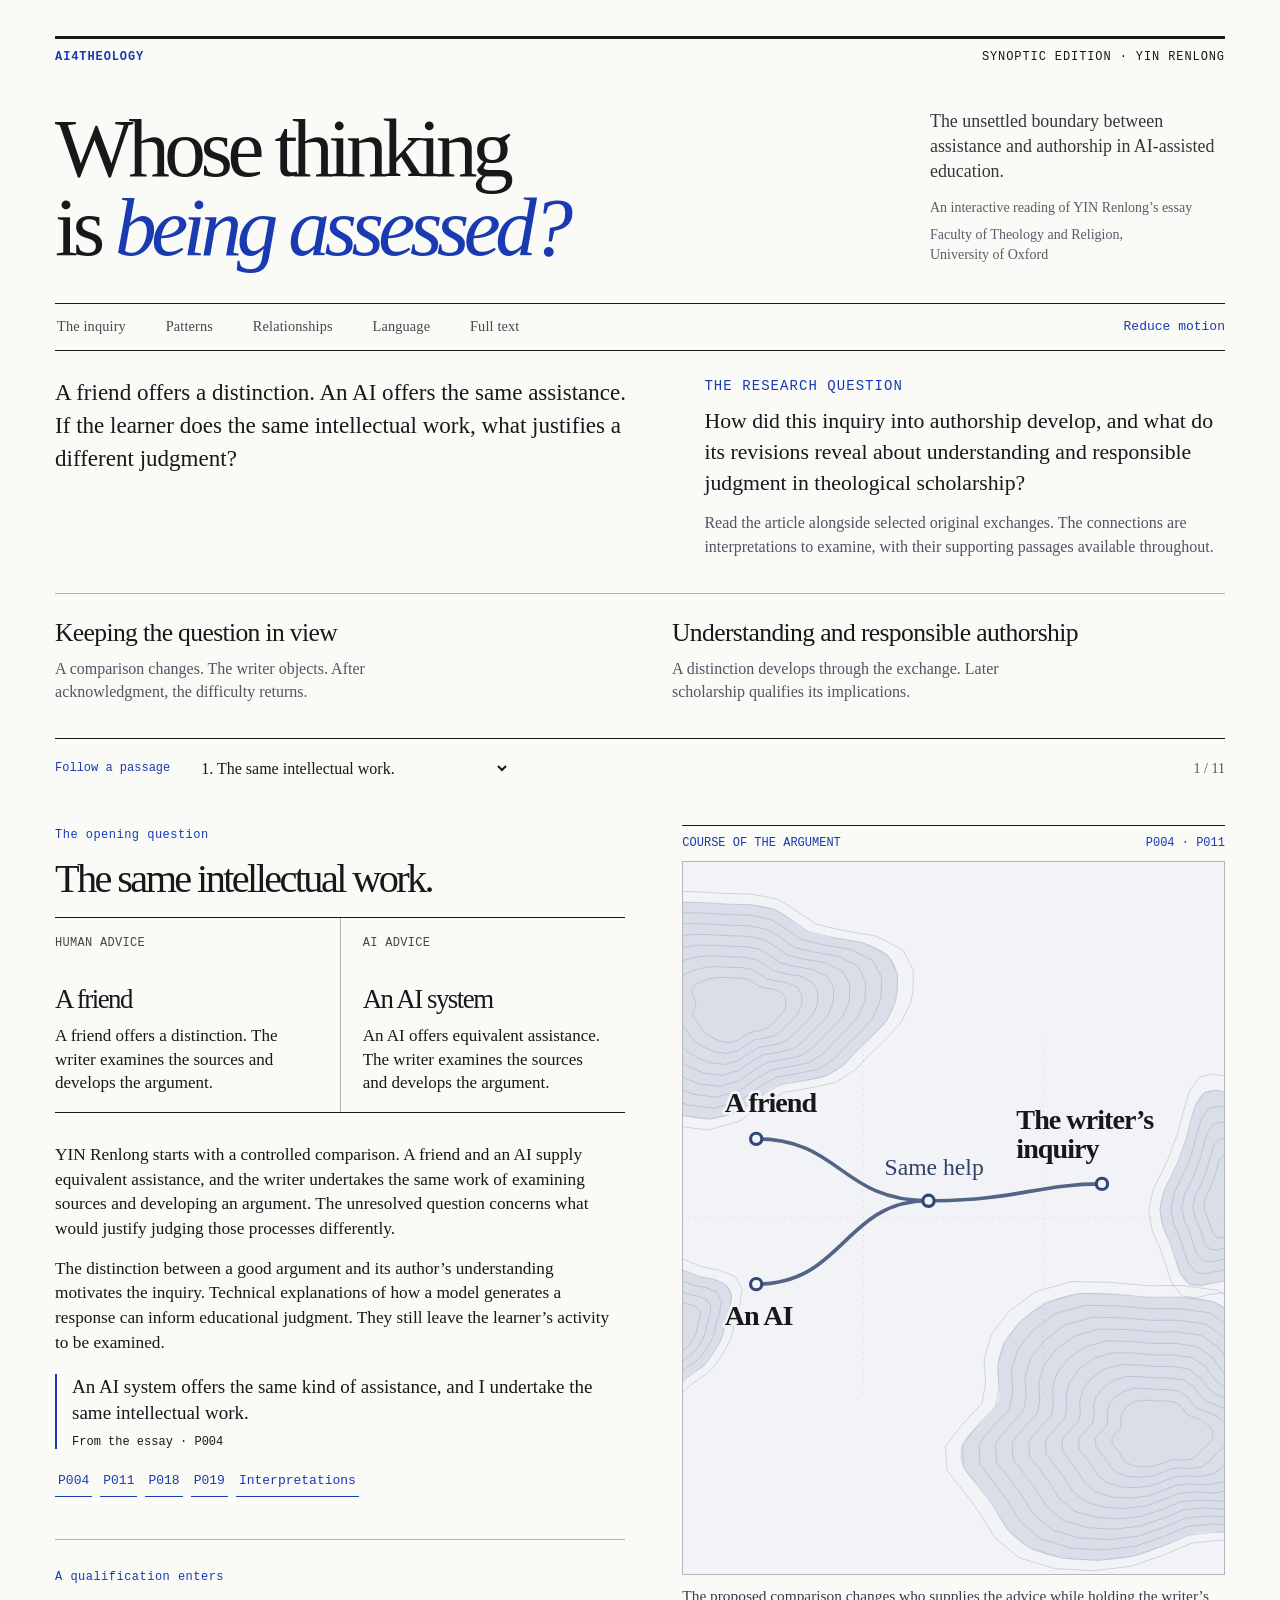
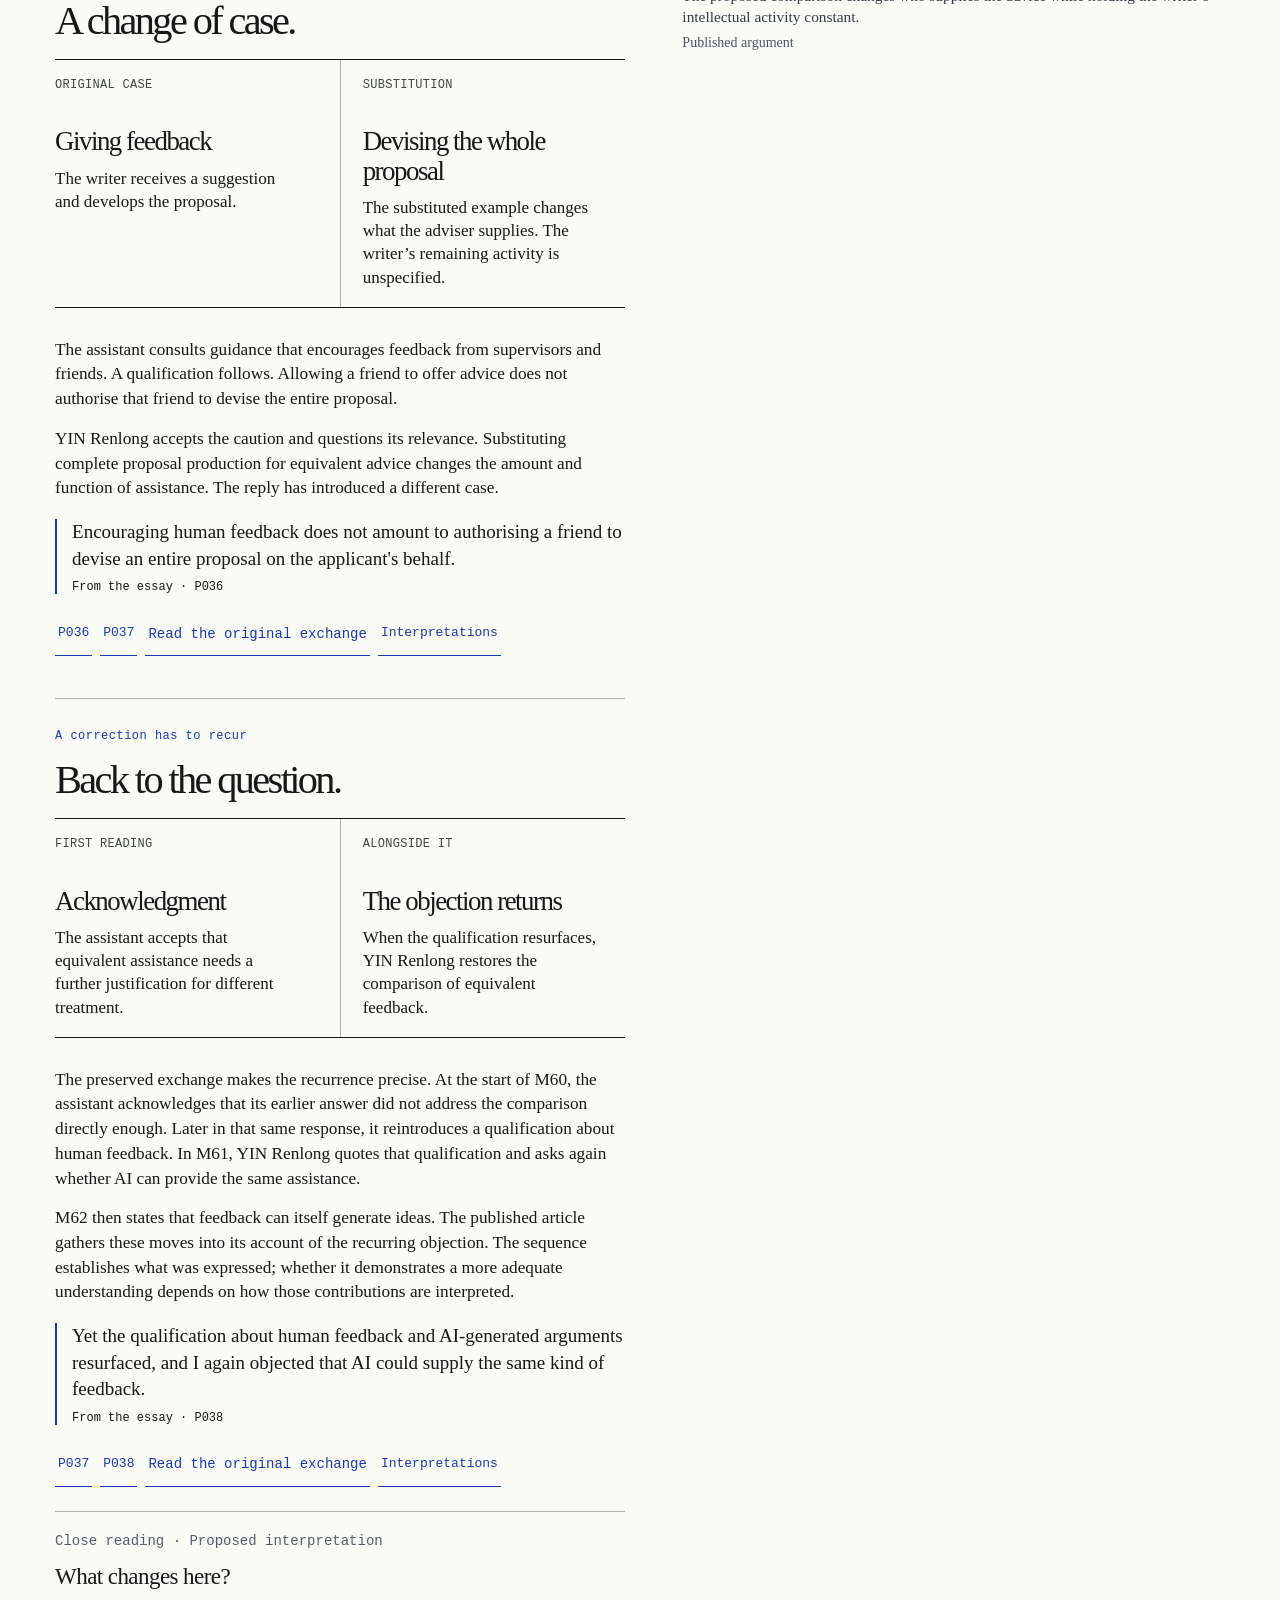
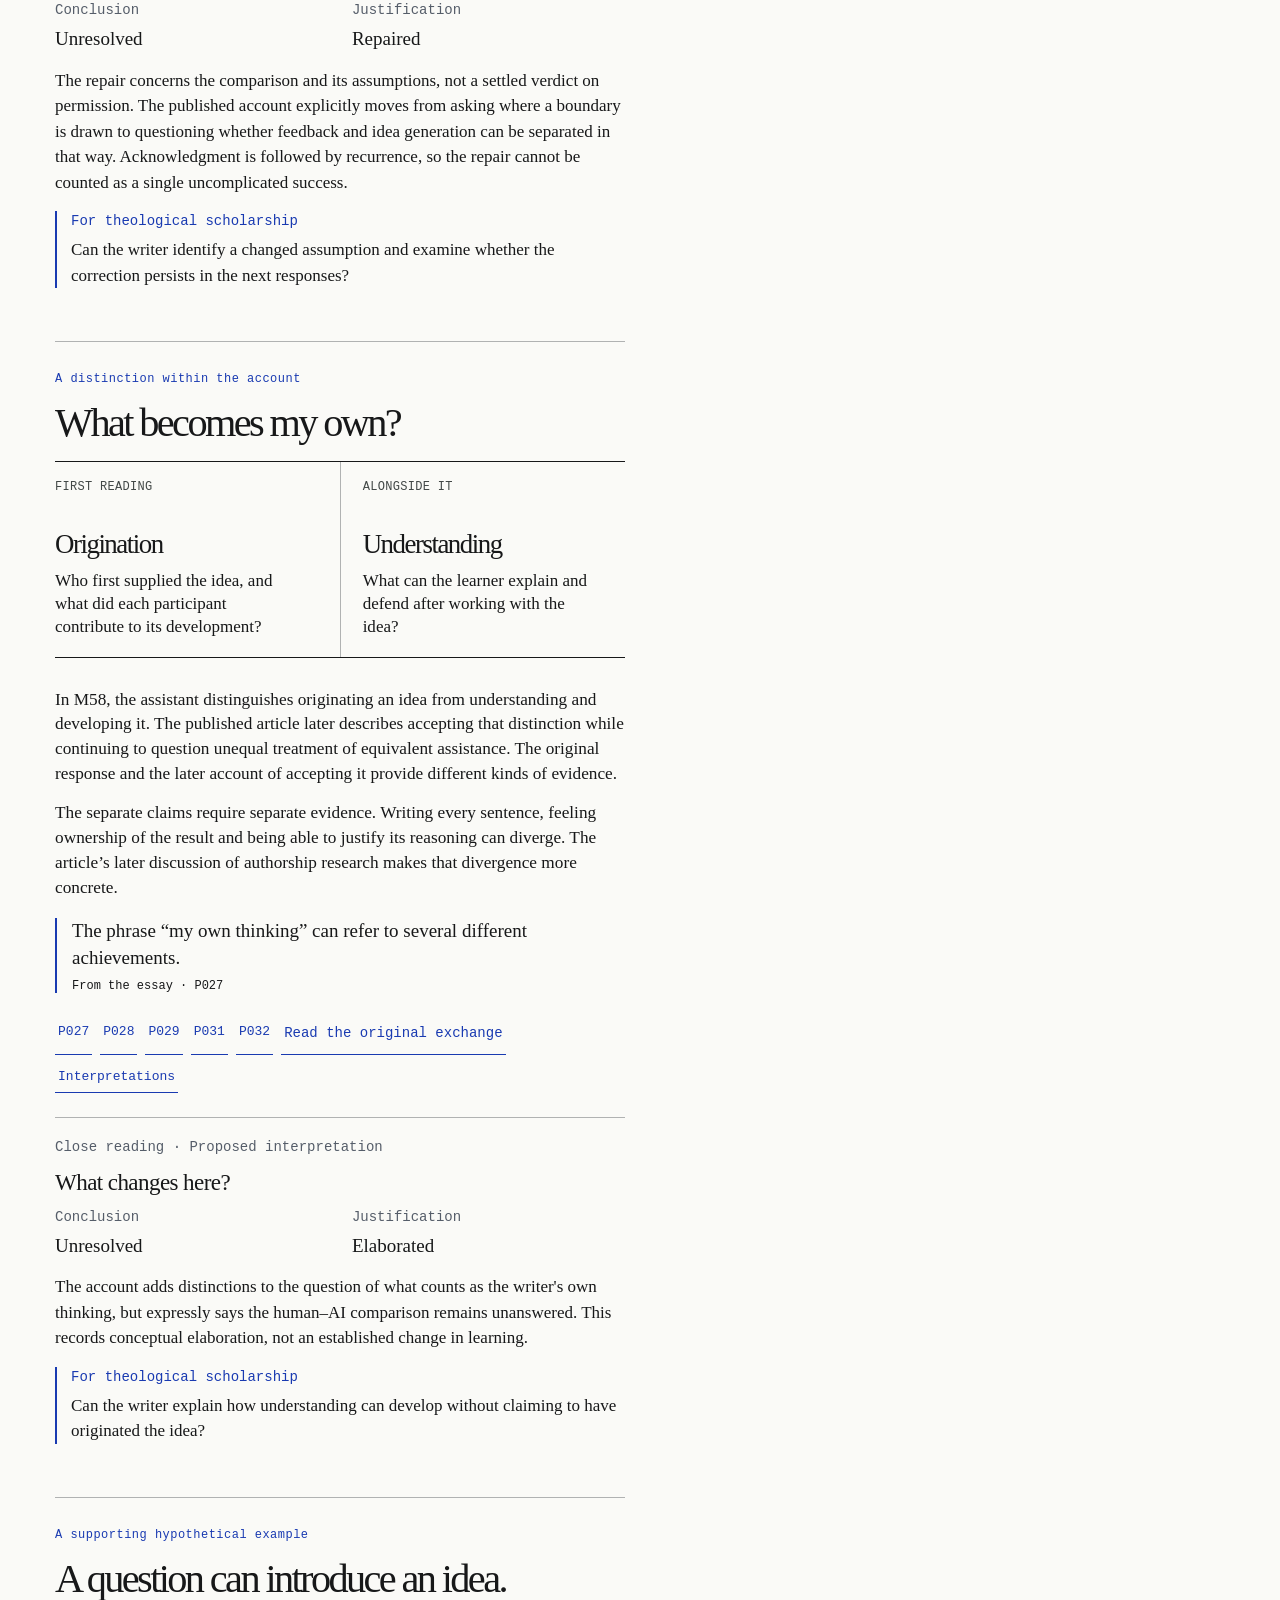
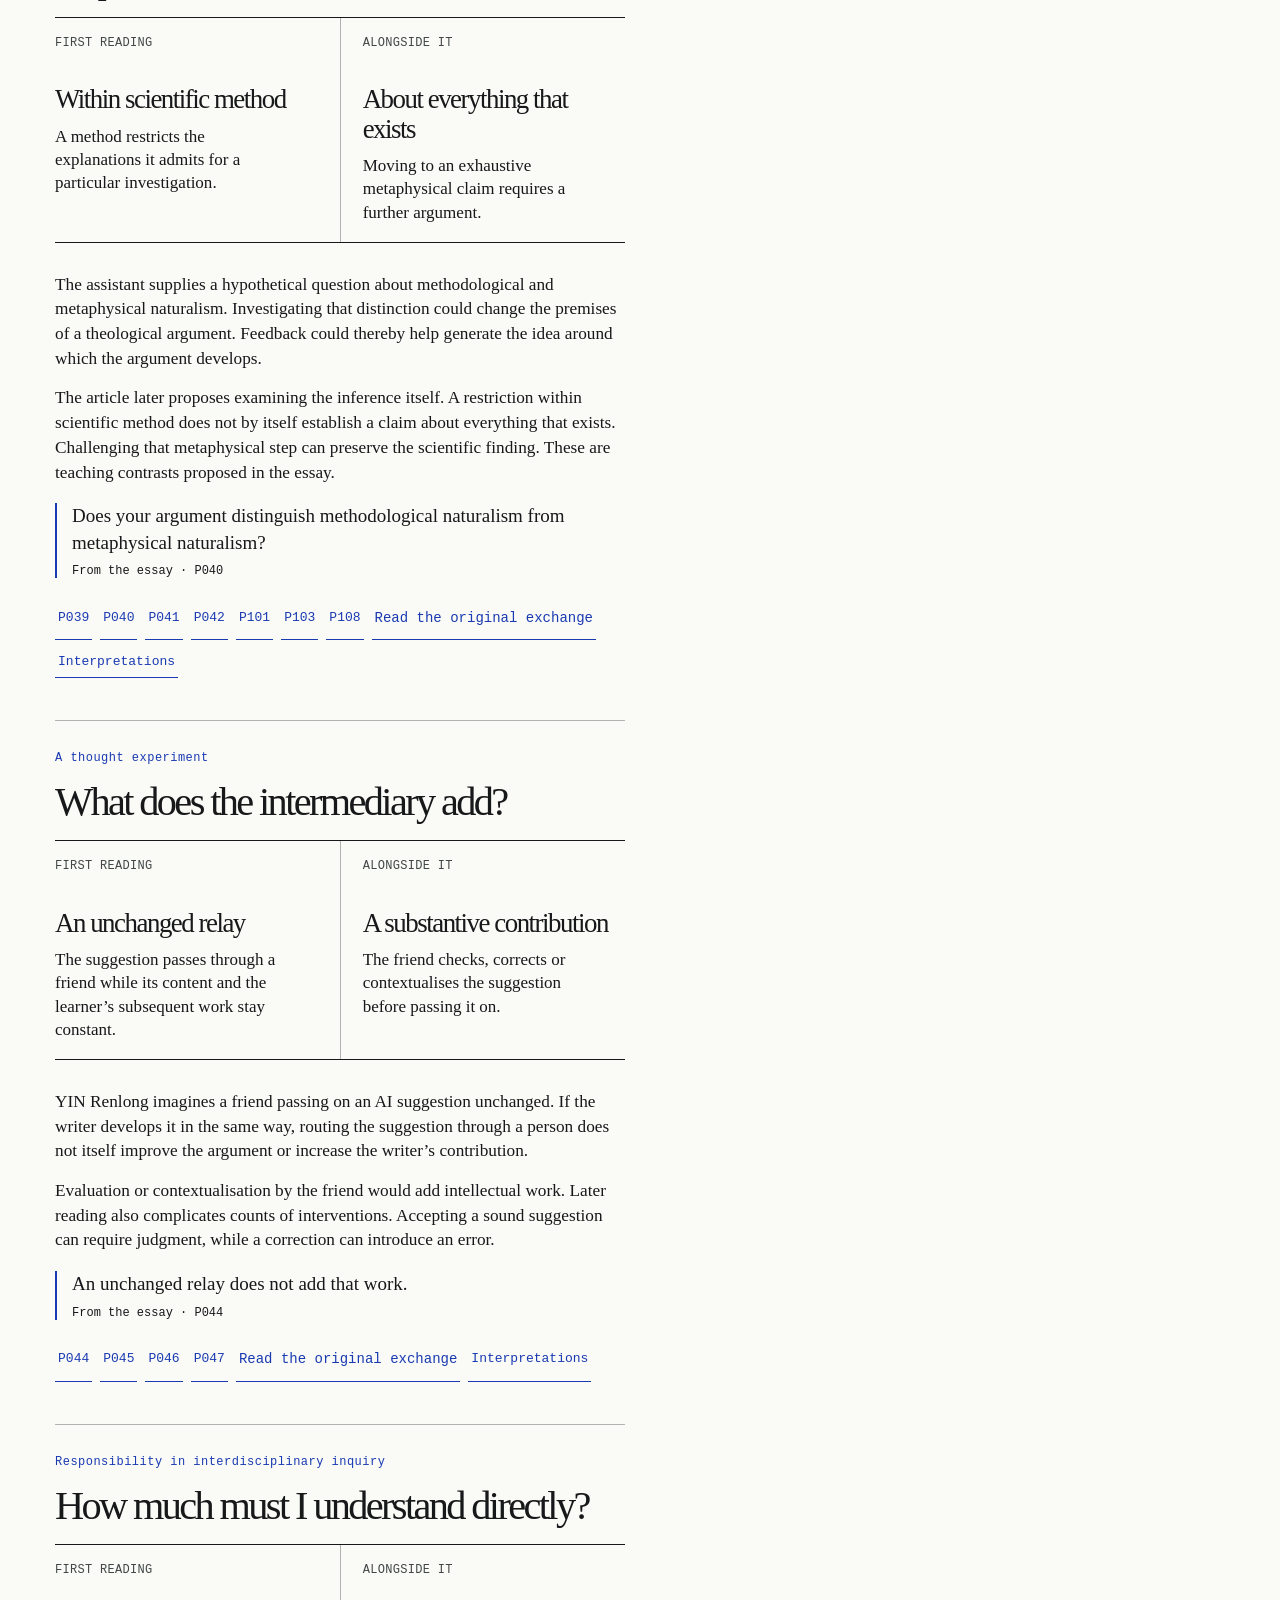
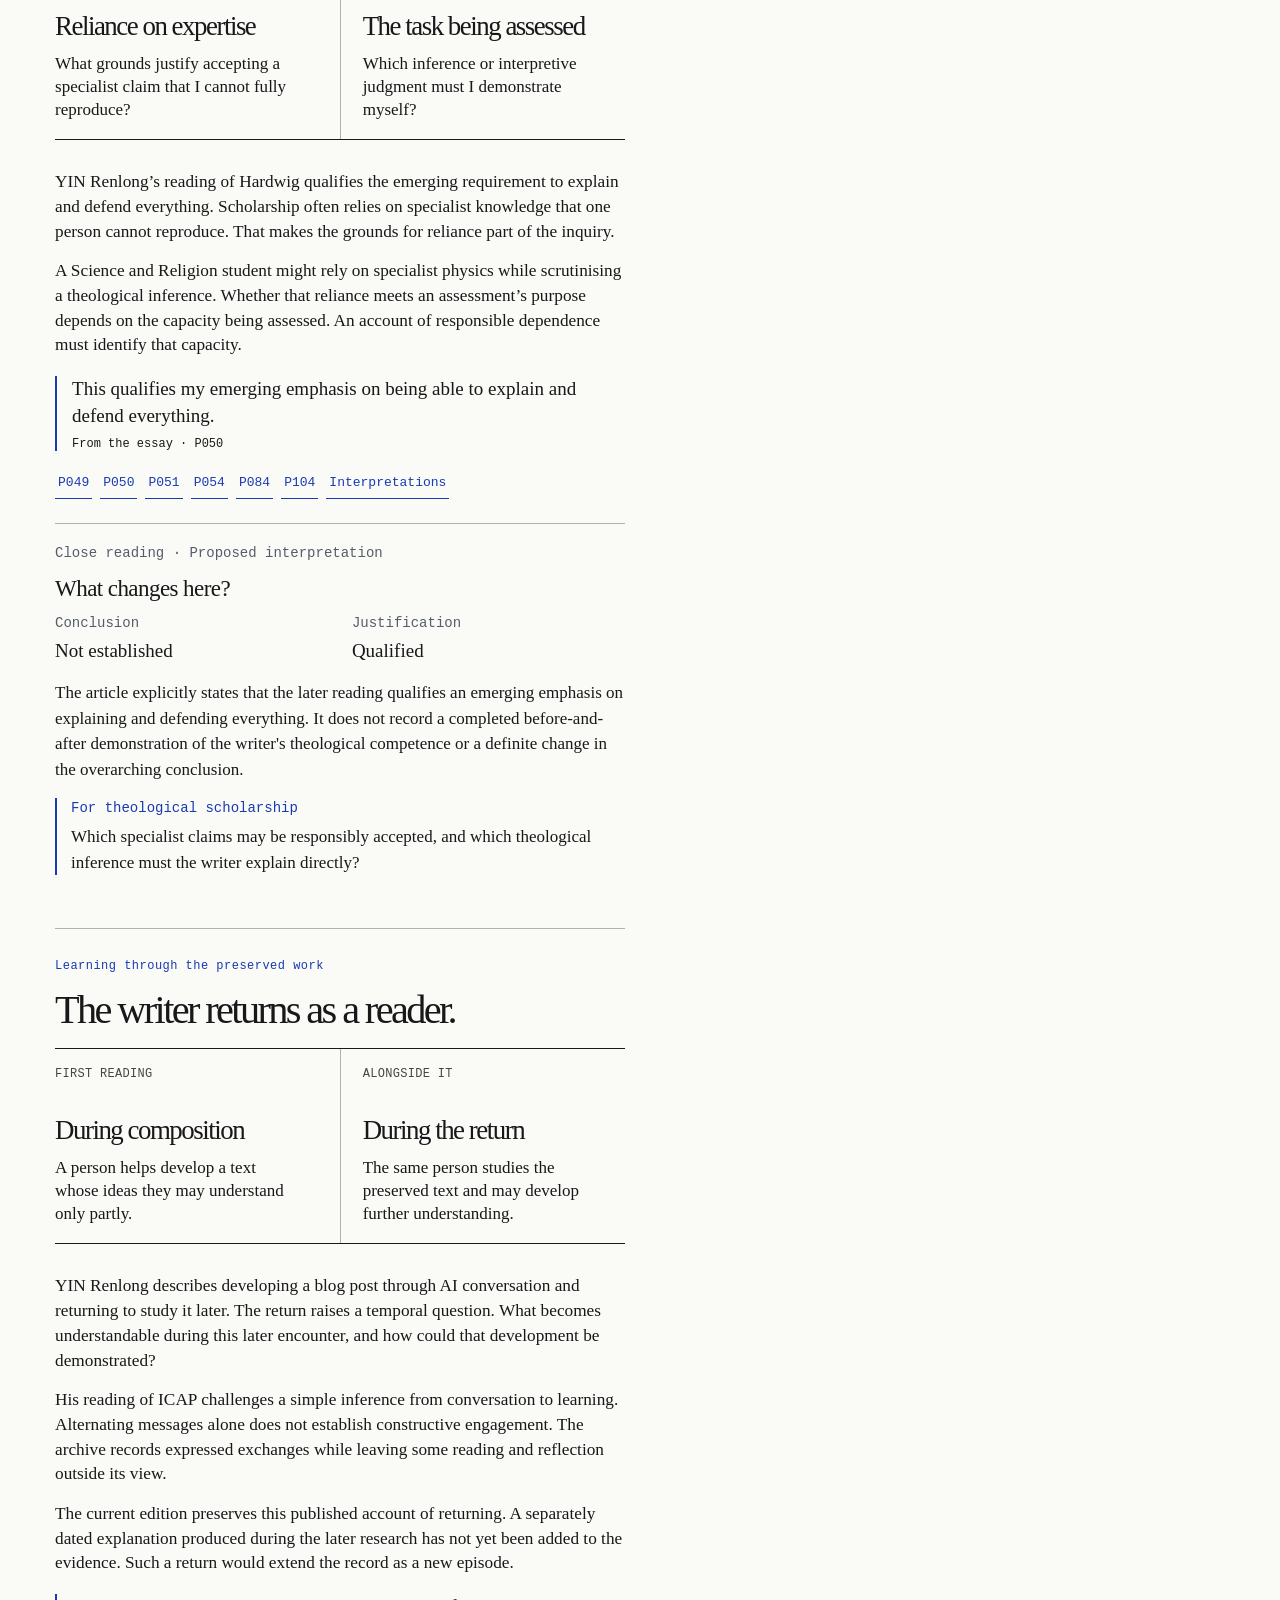
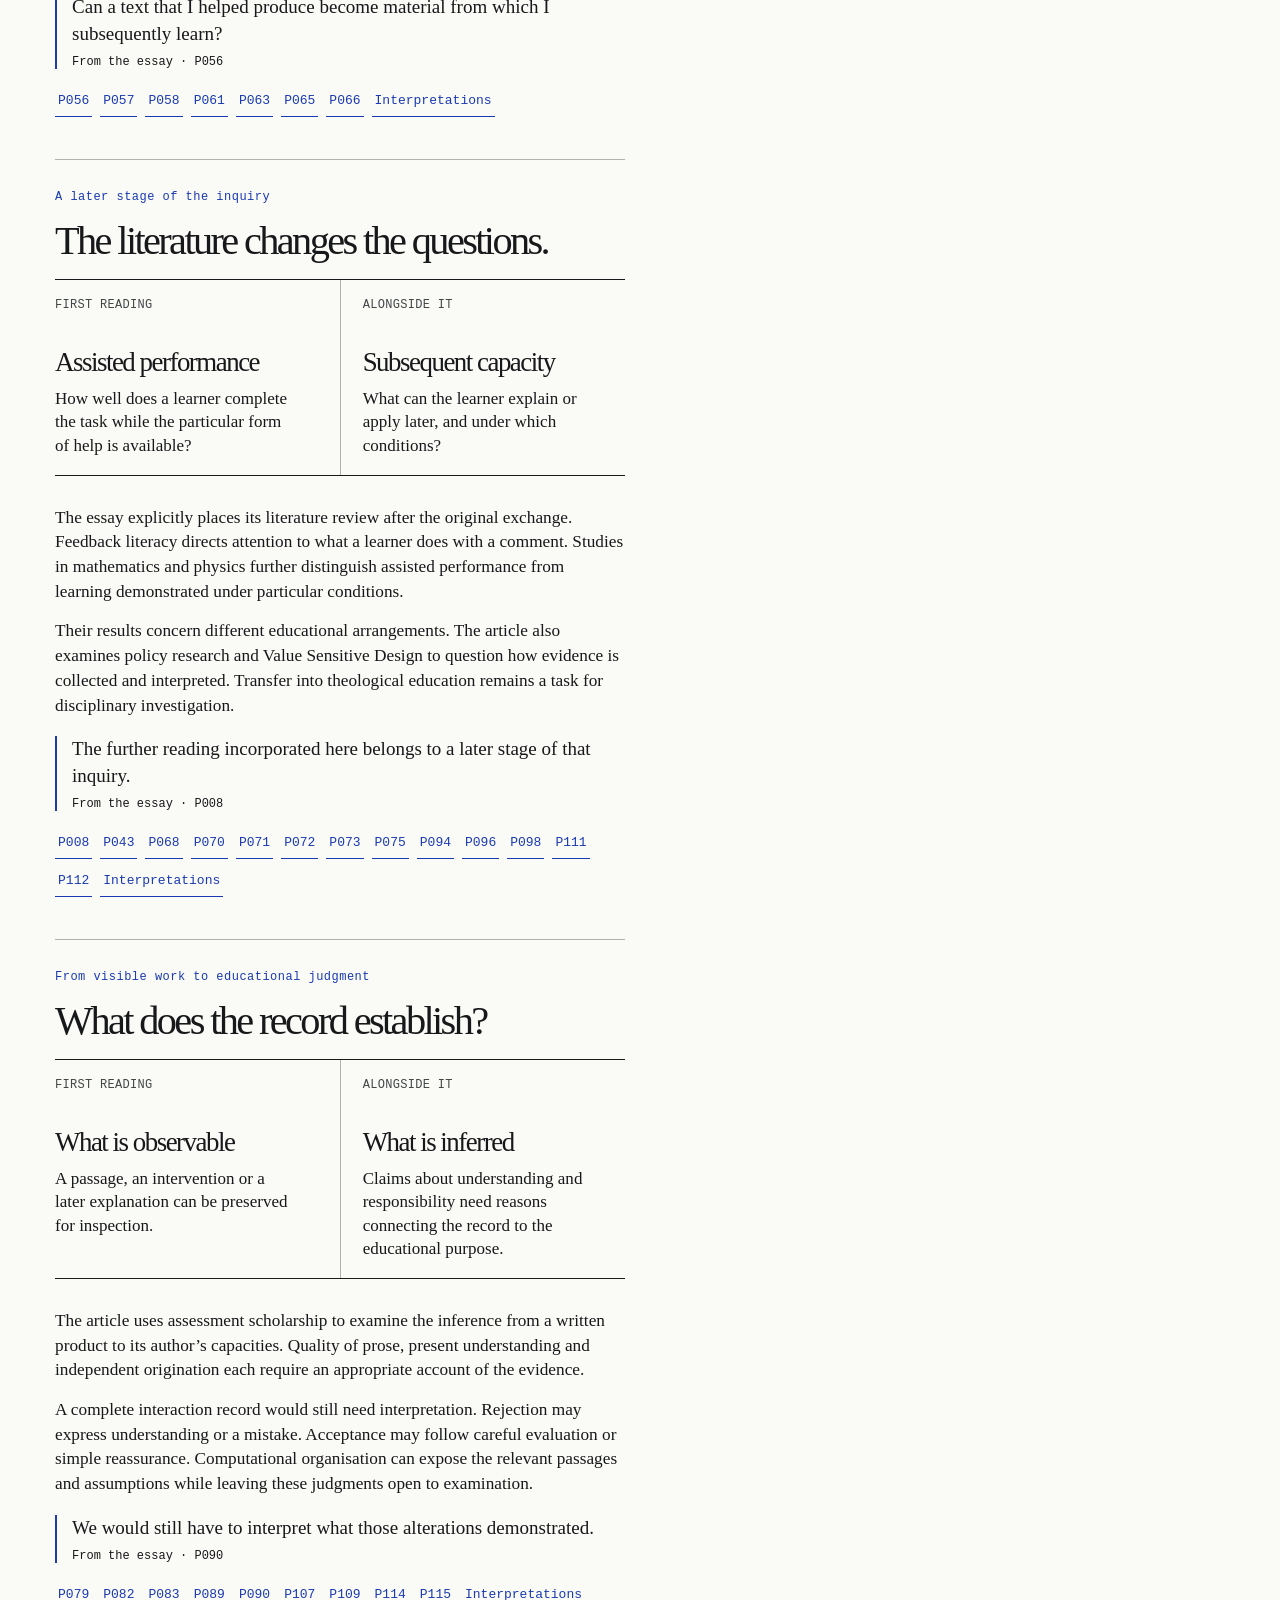
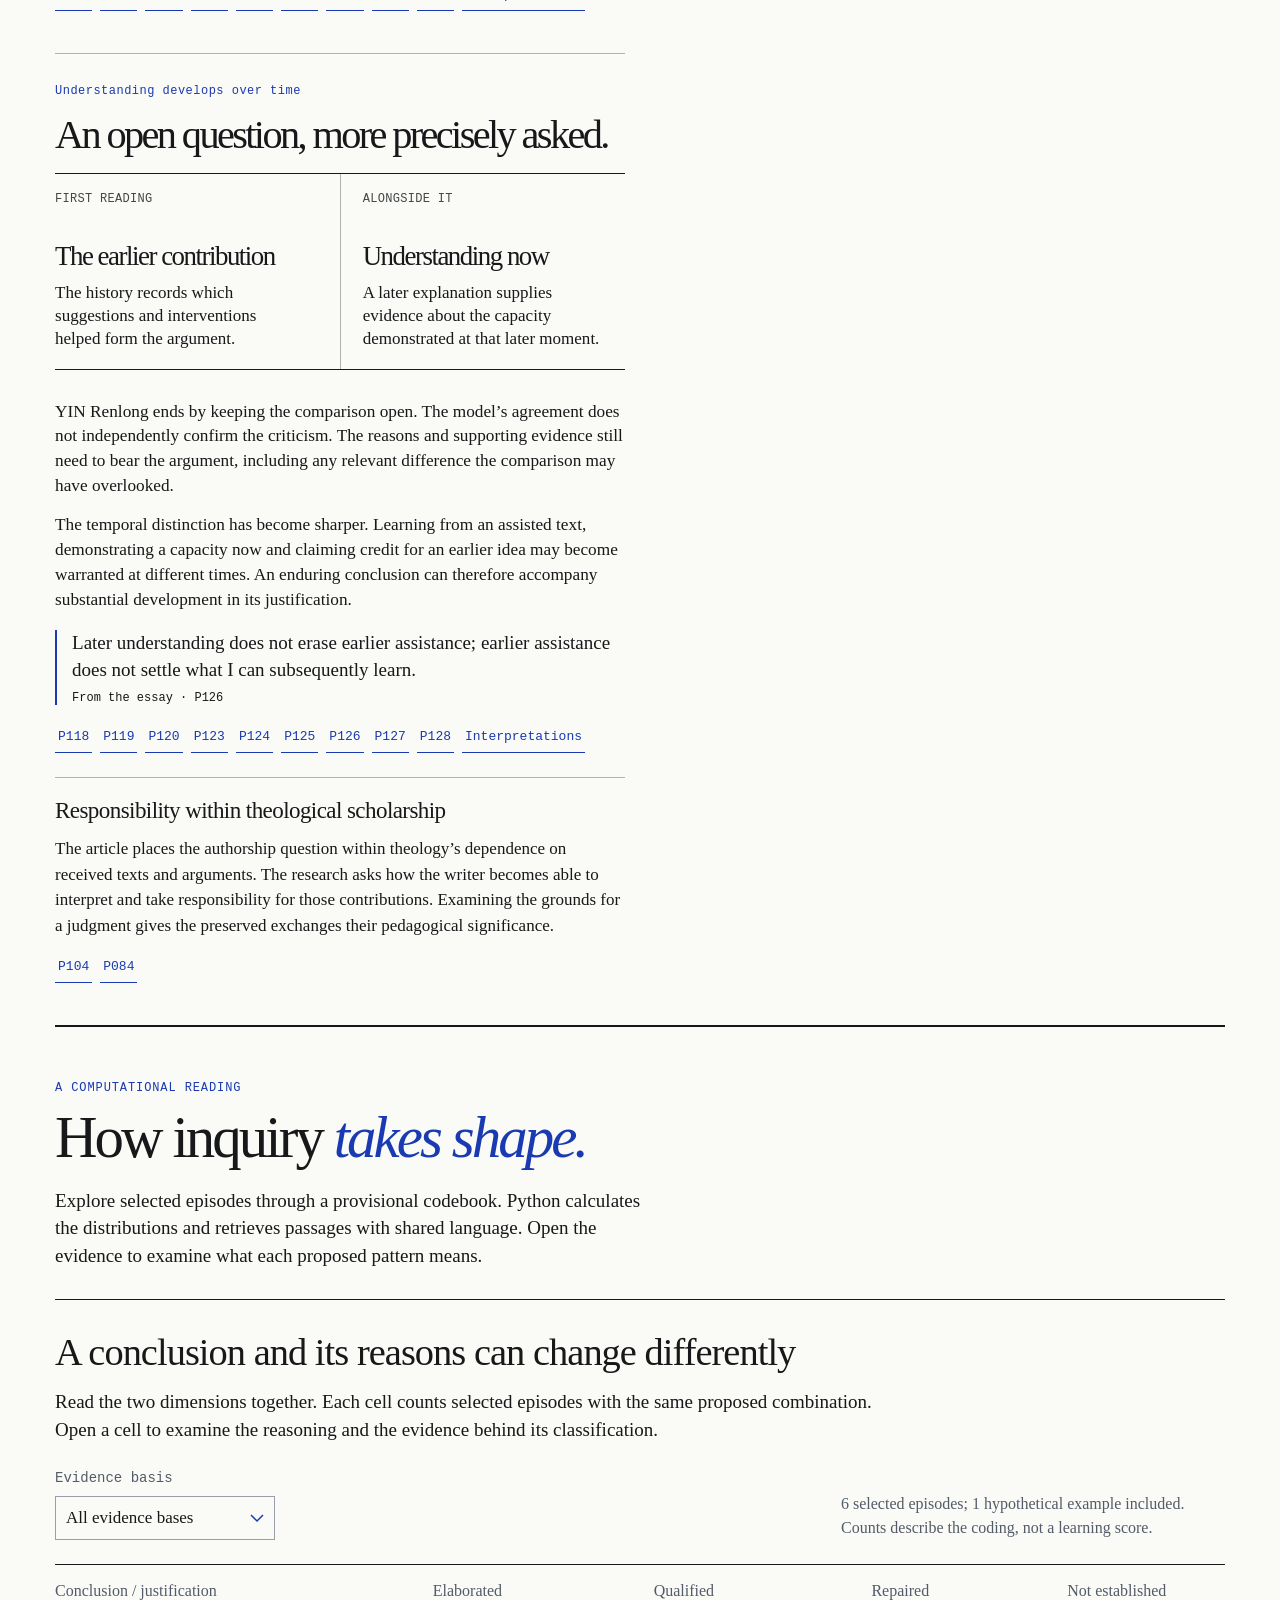
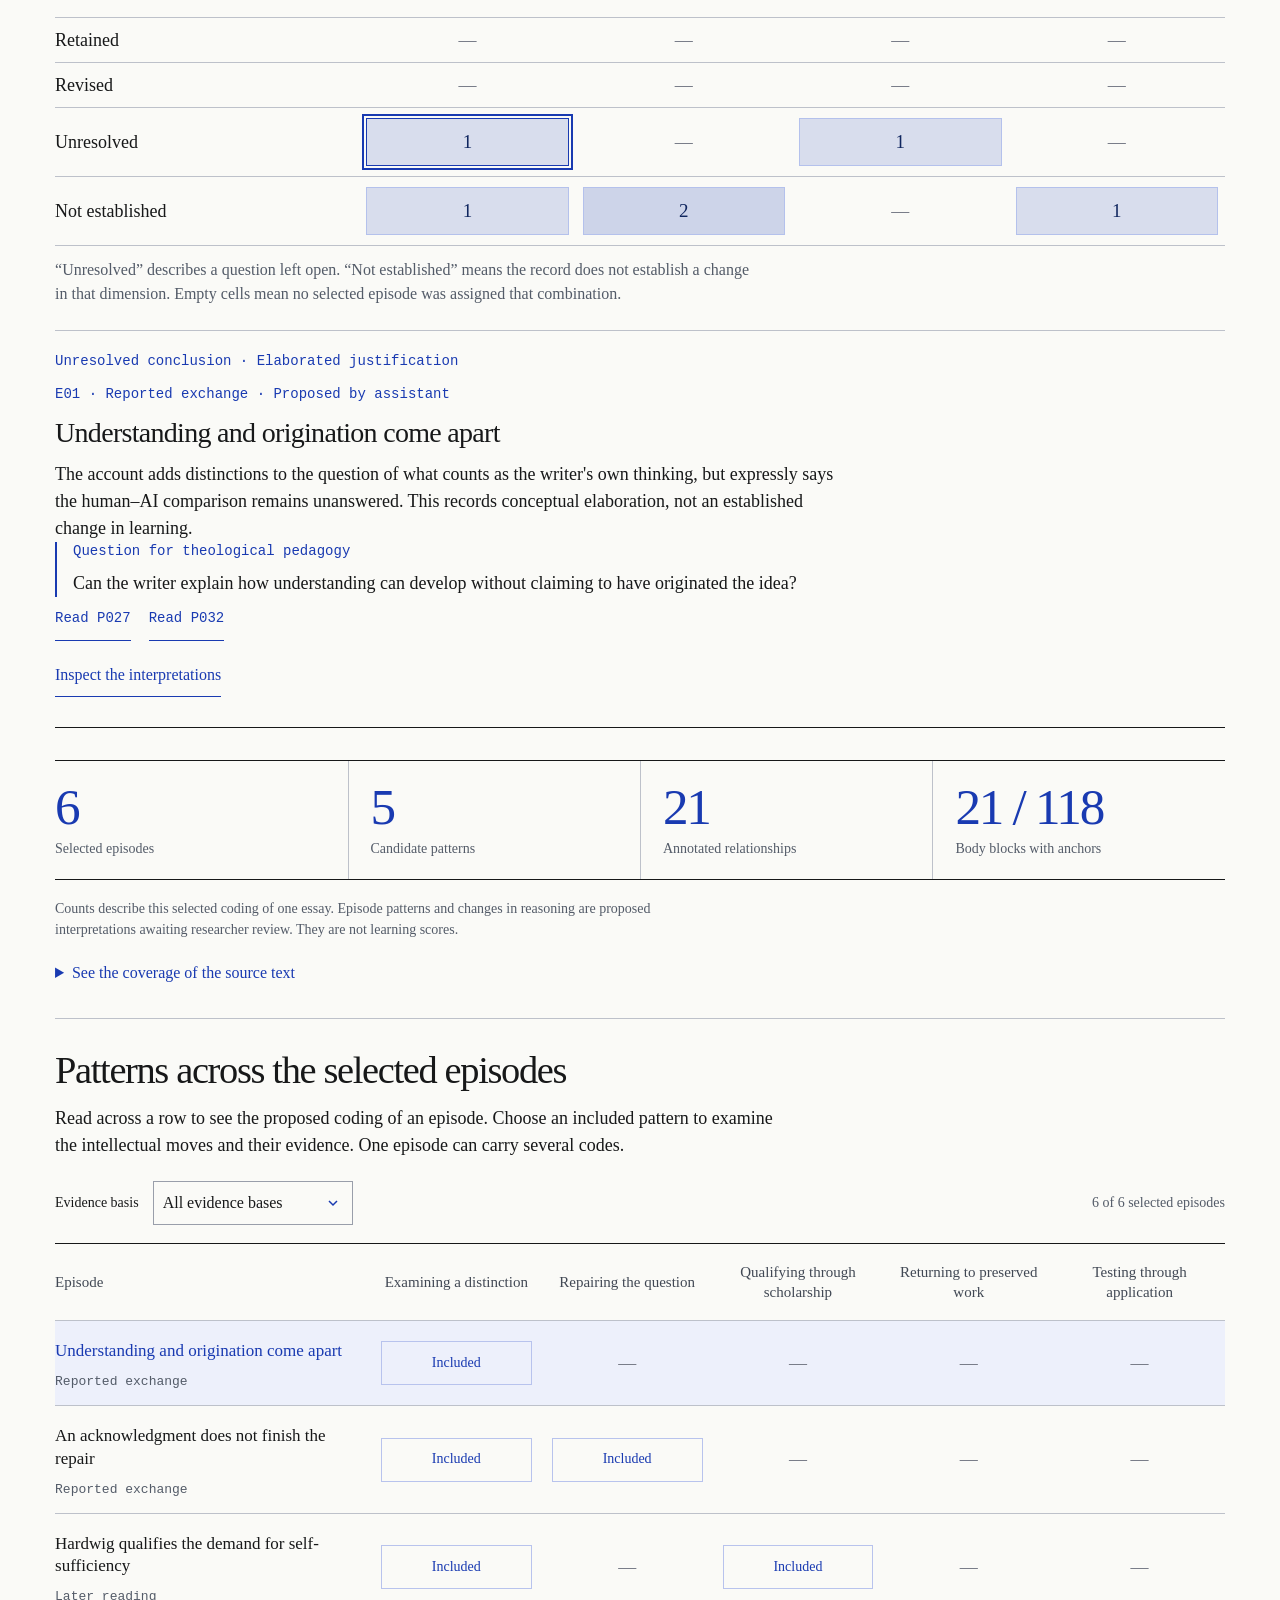
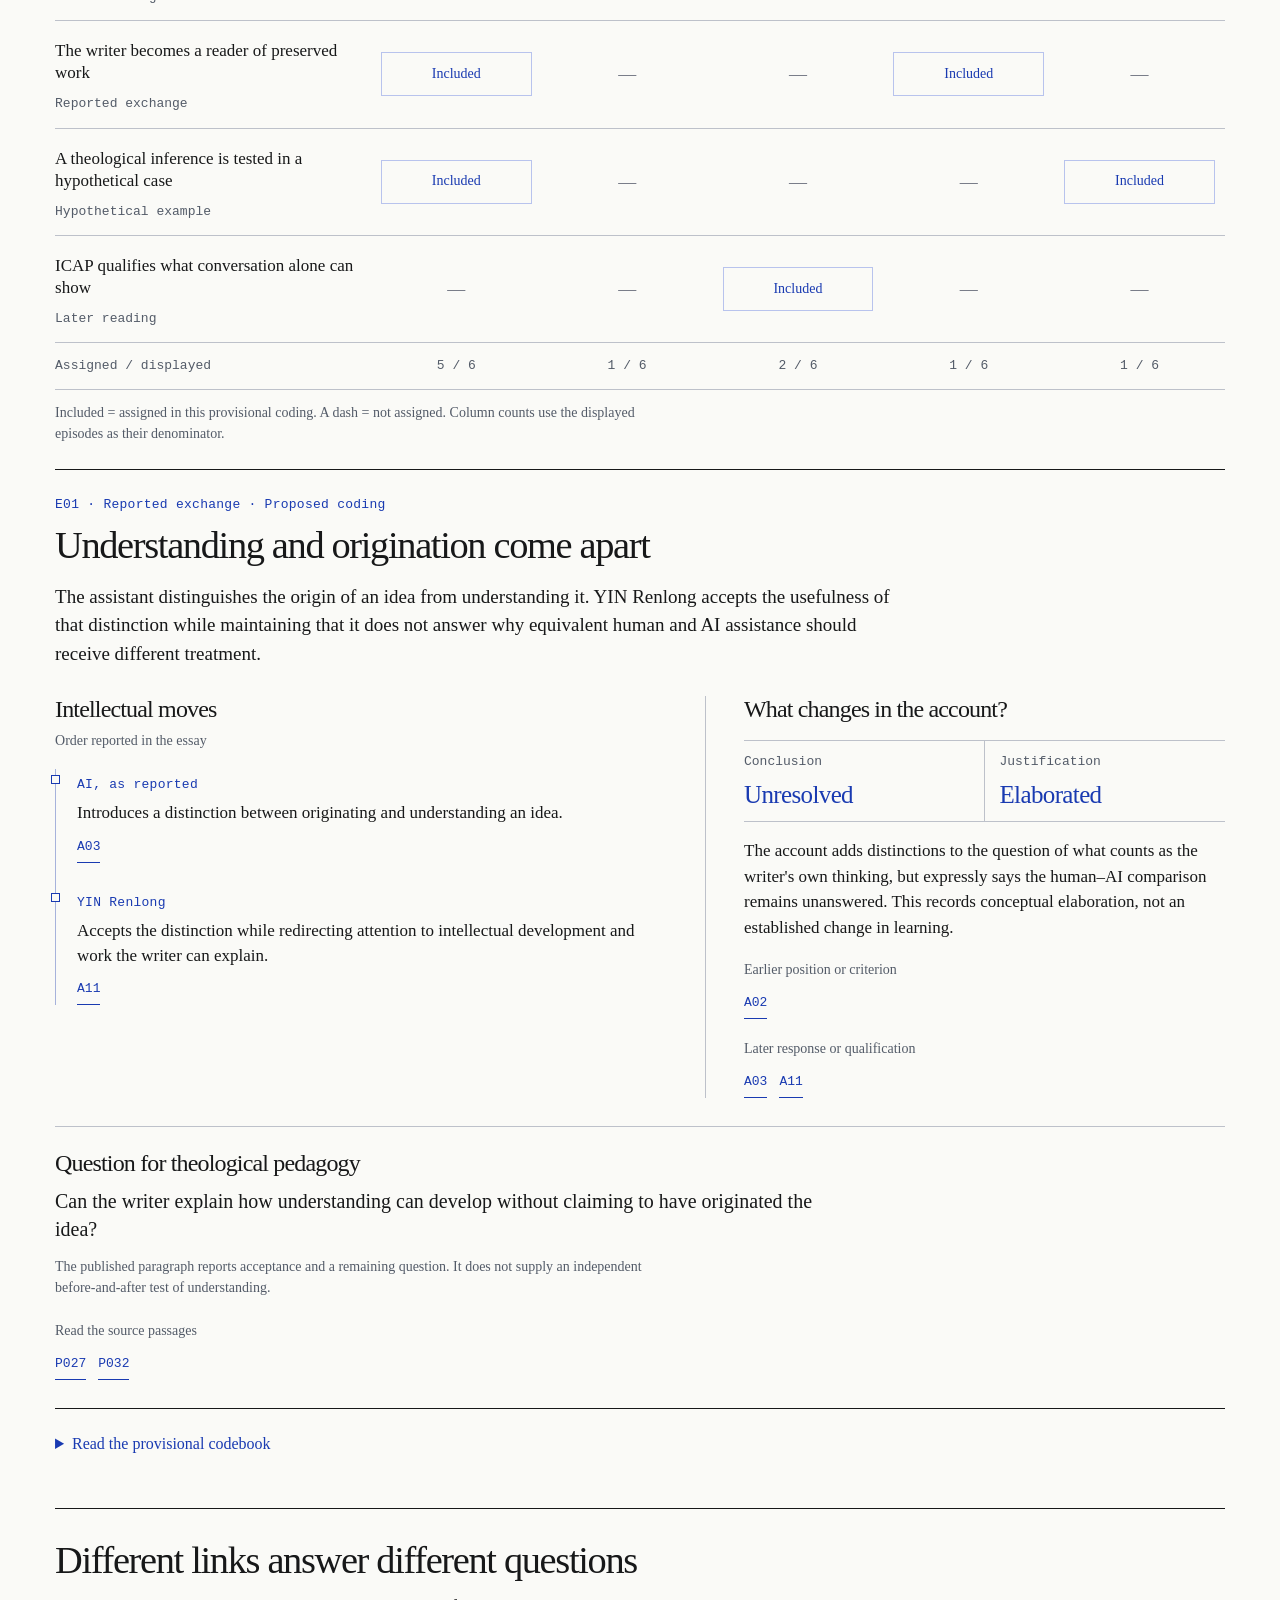
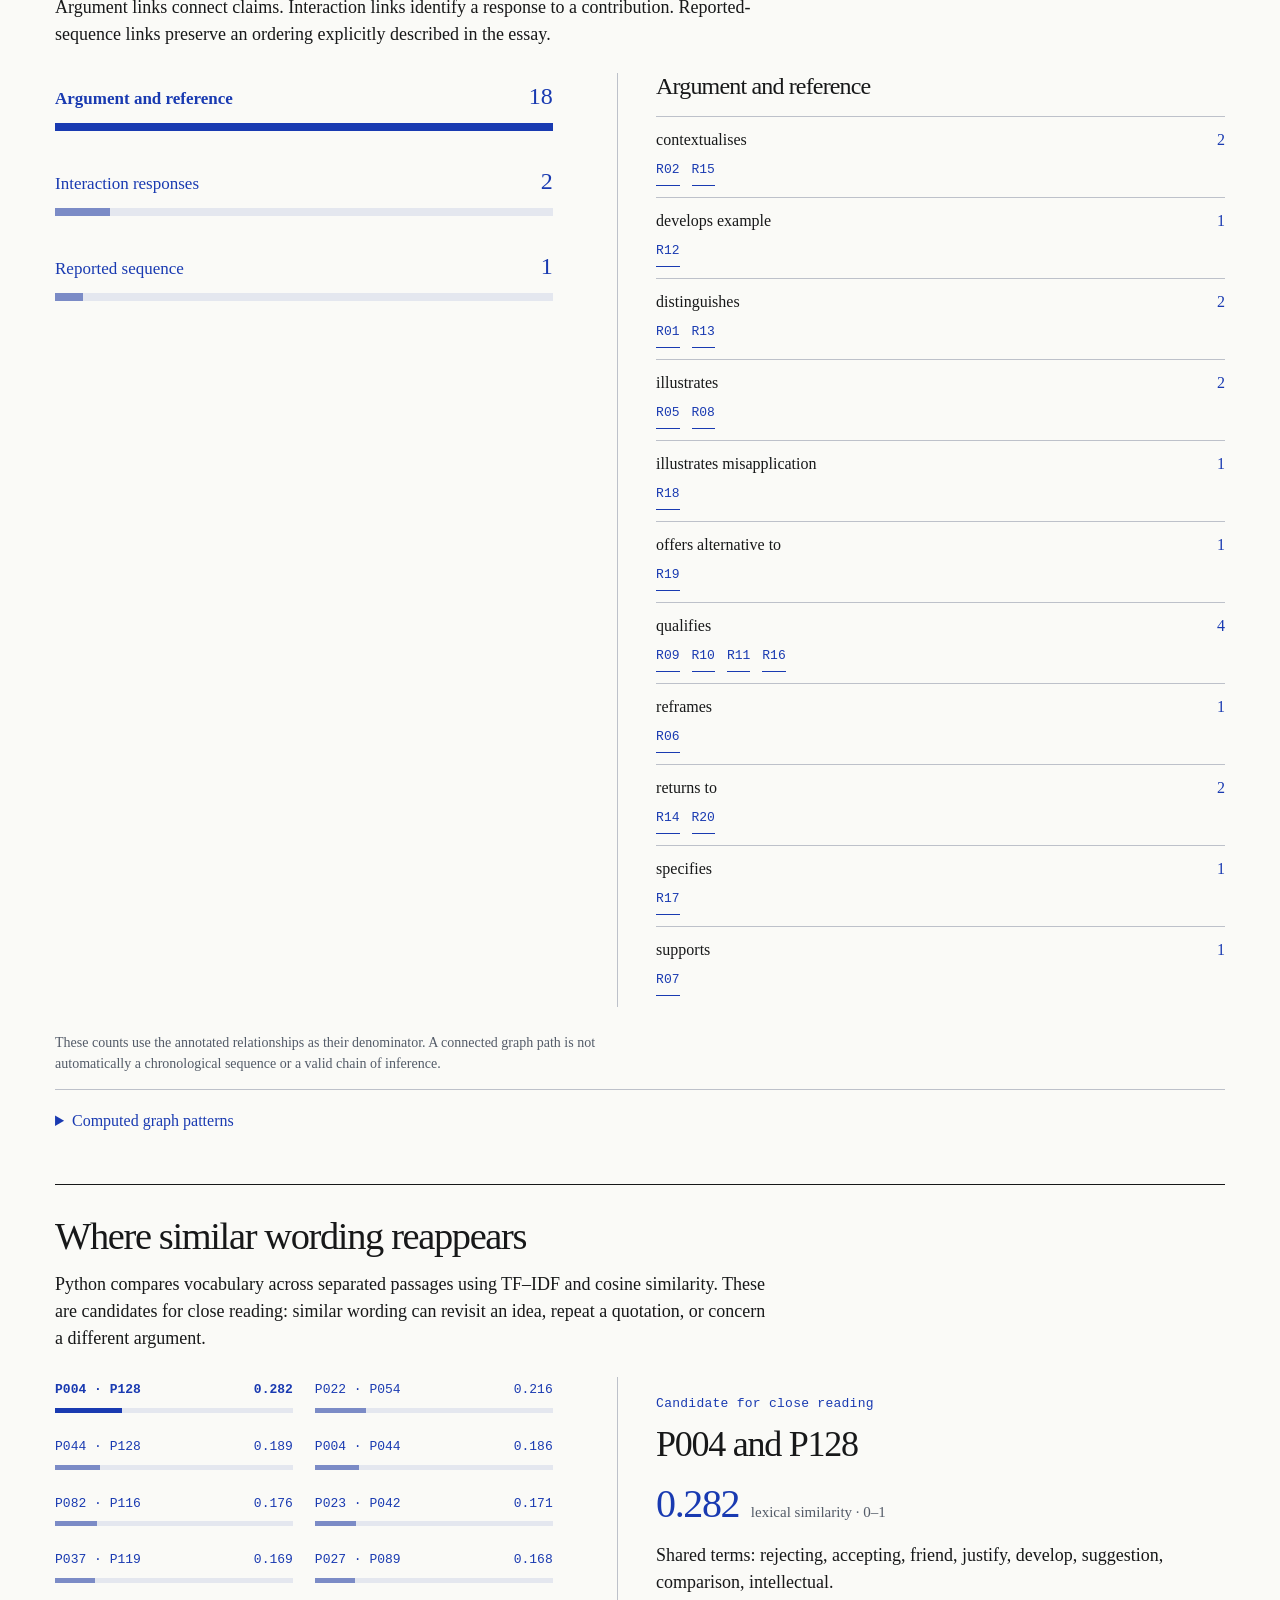
